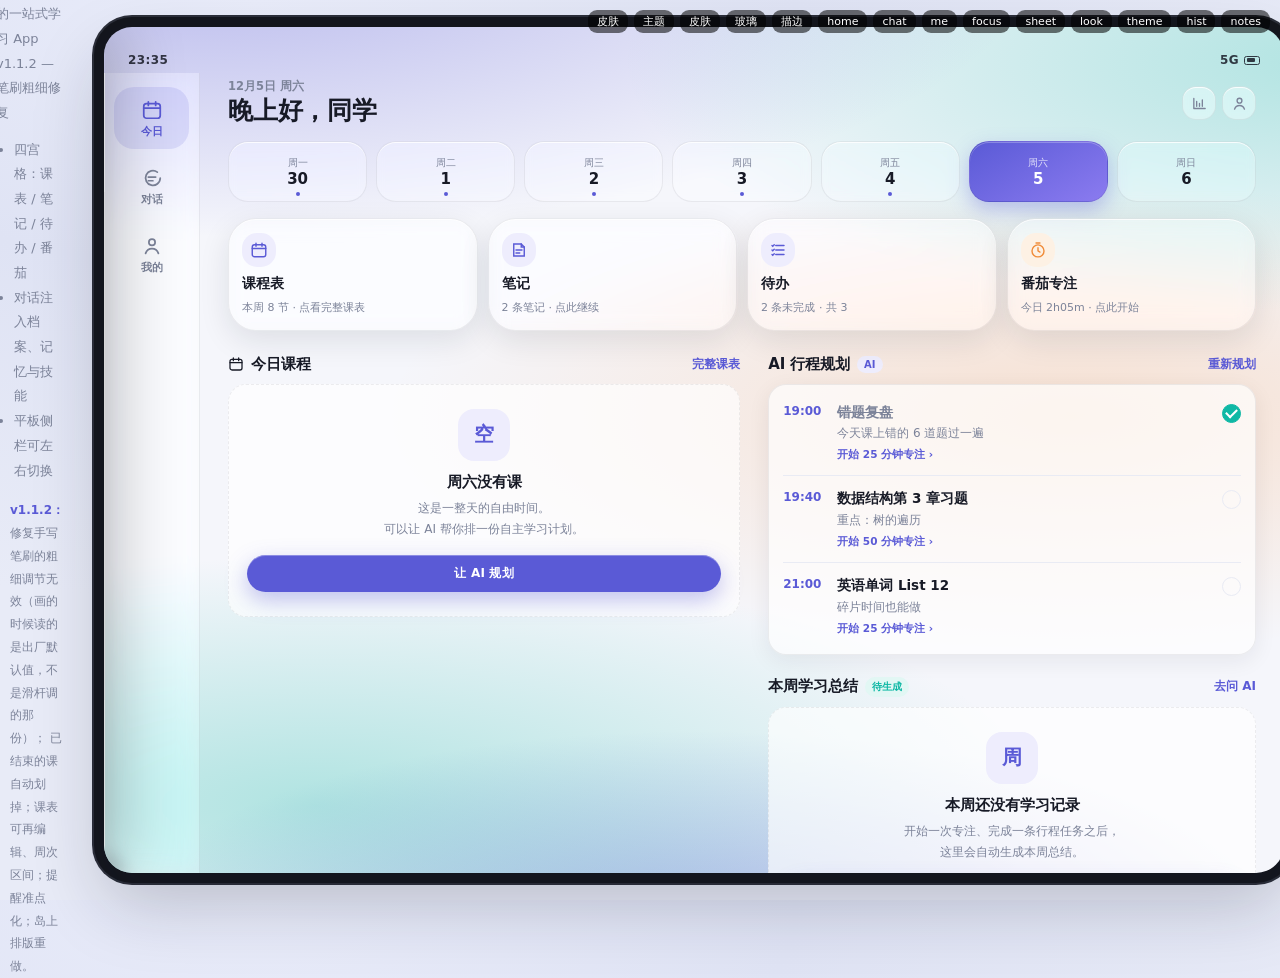
==== tools/pro-ui/preview.html @ 09477fbb "feat: v0.3.0 —— UI Pro 皮肤、本地文件解析、灵动岛设置 - 新增 UI Pro（HyperOS 风格：高光描边、背景模糊、大圆角、悬浮底栏） - 文件上传接入本地解析器（docx" ====
<!DOCTYPE html>
<html lang="zh-CN" data-theme="light">
<head>
<meta charset="UTF-8" />
<meta name="viewport" content="width=device-width,initial-scale=1,viewport-fit=cover,user-scalable=no" />
<title>学径 · v1.1.2</title>
<style>
  *{box-sizing:border-box;-webkit-tap-highlight-color:transparent}
  :root{
    --bg:#f5f6fb; --card:#ffffff; --text:#171a26; --sub:#7c8399; --line:#e9ebf4;
    --brand:#5a5ad6; --brand-2:#8b7bf0; --brand-soft:#eeedfd; --brand-rgb:90,90,214;
    --accent:#0fb8a5; --accent-soft:#e2f7f4; --accent-rgb:15,184,165;
    --warn:#f08c3a; --warn-soft:#fdf1e4;
    --danger:#e0505a; --danger-soft:#fdecee;
    --c1:#5a5ad6; --c2:#0fb8a5; --c3:#f08c3a; --c4:#e0508a;
    --shadow:0 6px 22px rgba(23,26,38,.07);
    --chat-ai:#ffffff;
    --sb-inset:0px;   /* 顶部安全区，由原生注入 */
    /* 全局背景图：--bg-photo 由 applyLook 写 url()，--scrim 是压在图上的遮罩浓度 */
    --scrim-rgb:245,246,251; --scrim:.66; --bg-photo:none;
    --nav-inset:0px;  /* 底部安全区，由原生注入 */

    /* ---------- 字号令牌 ----------
       只给「用户要读的字」用：正文、标题、说明、按钮、聊天气泡。
       图标、间距、控件尺寸一律不跟 —— 跟着放大会把卡片撑破、按钮挤变形。
       四档由 html[data-fs] 切换（见下方 .fs-* 段），默认 standard。
       新增文字规则时用这里的变量，别再写死 px，否则它不会跟着字号设置变。 */
    --fs-cap:11px;    /* 徽标、极小注释 */
    --fs-sm:12px;     /* 次要说明、数值 */
    --fs-body:13.5px; /* 正文 / 列表主标题 */
    --fs-lg:15px;     /* 区块标题 */
    --fs-xl:19px;     /* 卡片大标题 */
  }
  html[data-fs="sm"]{ --fs-cap:10px; --fs-sm:11px; --fs-body:12.5px; --fs-lg:14px; --fs-xl:17px; }
  html[data-fs="md"]{ --fs-cap:11px; --fs-sm:12px; --fs-body:13.5px; --fs-lg:15px; --fs-xl:19px; }
  html[data-fs="lg"]{ --fs-cap:12px; --fs-sm:13.5px; --fs-body:15.5px; --fs-lg:17px; --fs-xl:21px; }
  html[data-fs="xl"]{ --fs-cap:13.5px; --fs-sm:15px; --fs-body:17.5px; --fs-lg:19px; --fs-xl:24px; }

  html[data-theme="dark"]{
    --bg:#0e1017; --card:#181b25; --text:#eef1f8; --sub:#8d95ab; --line:#262b39;
    --brand:#7f7ff2; --brand-2:#a58cff; --brand-soft:#22243c; --brand-rgb:127,127,242;
    --accent:#2dd4bf; --accent-soft:#12302f; --accent-rgb:45,212,191;
    --scrim-rgb:14,16,23;
    --warn:#f5a45c; --warn-soft:#33261a;
    --danger:#f2747c; --danger-soft:#3a2026;
    --c1:#7f7ff2; --c2:#2dd4bf; --c3:#f5a45c; --c4:#f274a9;
    --shadow:0 6px 24px rgba(0,0,0,.45);
    --chat-ai:#212533;
  }
  html,body{height:100%}
  body{
    margin:0;padding:26px 16px;display:flex;align-items:center;justify-content:center;gap:40px;
    font-family:"PingFang SC","Microsoft YaHei","Segoe UI",system-ui,sans-serif;
    background:radial-gradient(1200px 600px at 20% 0%,#e9ecfa,#dfe3f4 45%,#e8ebf7);
    color:var(--text);transition:background .25s;
    -webkit-user-select:none;user-select:none;
  }
  html[data-theme="dark"] body{background:radial-gradient(1200px 600px at 20% 0%,#171a26,#0b0d13 55%,#0e1017)}
  .side{max-width:320px;display:none;font-size:13px;color:var(--sub);line-height:1.9}
  @media(min-width:1080px){.side{display:block}}
  .side h1{font-size:26px;margin:0 0 6px;letter-spacing:1px;color:var(--text)}
  .side ul{padding-left:18px;margin:12px 0}
  .side .note{margin-top:16px;font-size:12px;border-left:2px solid var(--brand);padding-left:12px}
  .side .note b{color:var(--brand)}

  /* ---------- phone ---------- */
  .phone{
    width:390px;height:820px;flex:none;border-radius:46px;overflow:hidden;position:relative;
    background:var(--bg);box-shadow:0 30px 70px rgba(20,24,40,.22),0 0 0 10px #14161d,0 0 0 12px #2c2f3a;
    display:flex;flex-direction:column;transition:background .25s;
  }
  /* 自定义背景图：图在最底，遮罩在图之上，玻璃皮肤再把光晕叠到最上面。
     两层写法分开是因为 UI Pro 皮肤会整条覆盖 .phone 的 background ——
     皮肤那份（含光晕 + 图）在皮肤段里，这里这份管经典皮肤。 */
  html.has-bg .phone,html.has-bg.app-mode .phone{
    background:
      linear-gradient(rgba(var(--scrim-rgb),var(--scrim)),rgba(var(--scrim-rgb),var(--scrim))),
      var(--bg-photo) center/cover no-repeat,
      var(--bg);
  }
  /* 浏览器演示用：手机壳里自绘的状态栏。真机上隐藏，用系统状态栏 */
  .statusbar{height:46px;flex:none;display:flex;align-items:flex-end;justify-content:space-between;
    padding:0 24px 6px;font-size:12px;font-weight:600;color:var(--text);opacity:.85;letter-spacing:.4px}
  .statusbar .sb-right{display:flex;gap:5px;align-items:center}
  .statusbar .bar{width:16px;height:9px;border:1.4px solid currentColor;border-radius:2.5px;position:relative}
  .statusbar .bar::after{content:"";position:absolute;inset:1.5px;width:60%;background:currentColor;border-radius:1px}

  .screen{flex:1;min-height:0;display:flex;flex-direction:column;overflow-y:auto;overflow-x:hidden;scrollbar-width:none}
  .screen::-webkit-scrollbar{display:none}
  .page{display:none;width:100%;flex:none;padding:0 18px 22px;animation:fade .22s ease}
  .page.active{display:block}
  @keyframes fade{from{opacity:0;transform:translateY(6px)}to{opacity:1;transform:none}}

  #page-chat.active{display:flex;flex-direction:column;flex:1;min-height:0;padding-bottom:0}
  #page-chat .chat-top,
  #page-chat .composer,#page-chat .qswrow,#page-chat .attachrow{flex:none}
  #page-chat .msgs{flex:1;min-height:0;overflow-y:auto;overscroll-behavior:contain;
    scrollbar-width:none;-webkit-overflow-scrolling:touch}
  #page-chat .msgs::-webkit-scrollbar{display:none}
  .composer{margin:8px -18px 0;padding:10px 18px;background:var(--bg);border-top:1px solid var(--line)}
  /* 相册按钮和输入框之间多留 2px，之前贴得太紧 */
  #page-chat .composer{gap:8px}

  /* ---------- shared ---------- */
  .row{display:flex;align-items:center}
  .between{justify-content:space-between}
  .g6{gap:6px}.g10{gap:10px}
  .muted{color:var(--sub)}
  .h1{font-size:22px;font-weight:700;letter-spacing:.3px}
  .h2{font-size:var(--fs-lg);font-weight:700;margin:22px 0 10px}
  .card{background:var(--card);border-radius:18px;padding:14px;box-shadow:var(--shadow);border:1px solid var(--line)}
  .sec-title{display:flex;align-items:center;justify-content:space-between;margin:22px 0 10px}
  .sec-title .t{font-size:var(--fs-lg);font-weight:700;display:flex;align-items:center;gap:7px}
  .badge{font-size:10px;font-weight:700;padding:3px 7px;border-radius:20px;background:var(--brand-soft);color:var(--brand);
    letter-spacing:.5px;display:inline-flex;align-items:center;gap:3px}
  .badge.green{background:var(--accent-soft);color:var(--accent)}
  .badge.orange{background:var(--warn-soft);color:var(--warn)}
  .badge.plain{background:var(--line);color:var(--sub)}
  .link{font-size:var(--fs-sm);color:var(--brand);font-weight:600;cursor:pointer}
  .grid3{display:grid;grid-template-columns:repeat(3,1fr);gap:10px}
  .stat{background:var(--card);border:1px solid var(--line);border-radius:16px;padding:13px 10px;text-align:center;box-shadow:var(--shadow)}
  .stat b{display:block;font-size:19px;font-weight:800;letter-spacing:-.3px}
  .stat span{font-size:var(--fs-cap);color:var(--sub)}
  .btn{flex:1;text-align:center;padding:11px 12px;border-radius:14px;font-size:var(--fs-sm);font-weight:700;cursor:pointer;
    transition:.16s;user-select:none}
  .btn.primary{background:linear-gradient(140deg,var(--brand),var(--brand-2));color:#fff;
    box-shadow:0 8px 20px rgba(var(--brand-rgb),.3)}
  .btn.primary:active{transform:scale(.98)}
  .btn.ghost{background:var(--bg);border:1px solid var(--line);color:var(--text)}
  .btn.ghost:active{background:var(--brand-soft)}
  /* 危险操作（删除这类）：红字 + 红边 + 淡红底。
     和 .btn.ghost 长得太像就成了「不起眼」，用户会误以为它是个普通次要按钮。 */
  .btn.danger{background:var(--danger-soft);border:1px solid var(--danger);color:var(--danger)}
  .btn.danger:active{background:var(--danger);color:#fff}

  /* ---------- 空状态 ---------- */
  .empty{background:var(--card);border:1px dashed var(--line);border-radius:18px;padding:24px 18px;text-align:center}
  .empty .ei{width:52px;height:52px;border-radius:16px;background:var(--brand-soft);color:var(--brand);
    display:flex;align-items:center;justify-content:center;margin:0 auto 12px;font-size:20px;font-weight:800}
  .empty .et{font-size:var(--fs-lg);font-weight:750;margin-bottom:6px}
  .empty .ed{font-size:var(--fs-sm);color:var(--sub);line-height:1.75}
  .empty .act{display:flex;gap:8px;margin-top:15px}
  .empty .act .btn{padding:10px}

  /* ---------- page 1 ---------- */
  .p1head{display:flex;align-items:center;justify-content:space-between;padding:6px 0 14px}
  .icon-btn{width:34px;height:34px;border-radius:12px;border:1px solid var(--line);background:var(--card);
    display:flex;align-items:center;justify-content:center;color:var(--sub);cursor:pointer;flex:none;font-size:16px}
  .icon-btn:active{background:var(--brand-soft)}
  .week{display:flex;gap:7px;margin-bottom:16px}
  .day{flex:1;background:var(--card);border:1px solid var(--line);border-radius:14px;padding:9px 0;text-align:center;
    transition:.18s;cursor:pointer}
  .day b{display:block;font-size:var(--fs-lg);font-weight:700}
  .day span{font-size:10px;color:var(--sub)}
  .day.sel{background:linear-gradient(150deg,var(--brand),var(--brand-2));border-color:transparent;color:#fff;
    box-shadow:0 6px 16px rgba(var(--brand-rgb),.32)}
  .day.sel span{color:rgba(255,255,255,.8)}
  .day .dotm{width:4px;height:4px;border-radius:50%;background:var(--brand);margin:4px auto -4px}
  .day.sel .dotm{background:#fff}
  .day.empty .dotm{background:transparent}
  .day.other{background:var(--brand-soft);border-color:transparent}
  .day.other b,.day.other span{color:var(--brand)}
  .day.other .dotm{background:var(--brand)}

  .course{display:flex;gap:12px;background:var(--card);border:1px solid var(--line);border-radius:16px;
    padding:13px 14px;margin-bottom:9px;box-shadow:var(--shadow);position:relative;overflow:visible;
    align-items:center}
  /* 左侧圆角竖色标（参考图）：上下内缩的胶囊，不是贴边细条 */
  .course::before{content:"";position:absolute;left:12px;top:12px;bottom:12px;width:6px;
    background:var(--ck,#5a5ad6);border-radius:99px}
  .course.focusing{border-color:var(--accent);box-shadow:0 0 0 2px var(--accent-soft),var(--shadow)}
  .course.is-next{border-color:var(--brand);box-shadow:0 10px 28px rgba(var(--brand-rgb),.16)}
  .course .cn-flag{position:absolute;top:-9px;left:14px;font-size:10px;font-weight:800;z-index:1;
    background:var(--brand);color:#fff;padding:2px 9px;border-radius:10px}
  .course .cn-flag.live{background:var(--warn)}
  /* 右侧操作列：角标与「再次专注」竖排，避免绝对定位叠在一起 */
  .course-side{position:absolute;right:10px;top:10px;bottom:10px;z-index:2;
    display:flex;flex-direction:column;align-items:flex-end;justify-content:center;gap:6px;max-width:46%}
  .course-side .badge,.course-side .takenbtn{position:static!important;transform:none!important;
    top:auto!important;bottom:auto!important;right:auto!important}
  .course .time{font-size:var(--fs-sm);color:var(--sub);font-weight:600;min-width:76px;line-height:1.5;padding-left:18px}
  .course .name{font-size:var(--fs-lg);font-weight:700;margin-bottom:3px}
  .course .meta{font-size:var(--fs-sm);color:var(--sub)}
  /* 已上完的课：划掉并变淡（和待办完成同一个语言）。
     只划名称与时间，地点保持正常 —— 地点是"去哪儿"的信息，划掉没意义。 */
  .course.done .name, .course.done .time{text-decoration:line-through;opacity:.45}
  .course.done{opacity:.72}
  .sched-row.done .st, .sched-row.done b{text-decoration:line-through;opacity:.45}
  .sched-row.done .sk{opacity:.35}
  .takenbtn{font-size:var(--fs-sm);font-weight:700;color:var(--brand);background:var(--brand-soft);padding:5px 9px;
    border-radius:9px;cursor:pointer;line-height:1.2}
  /* 与其它角标垂直居中，和左侧色标同一中线 */
  .course .takenbtn,.course > .badge{top:auto!important;transform:none;bottom:auto!important}

  .plan{background:var(--card);border:1px solid var(--line);border-radius:18px;padding:5px 14px;box-shadow:var(--shadow)}
  .ti{display:flex;gap:12px;padding:13px 0;border-bottom:1px solid var(--line)}
  .ti:last-child{border-bottom:0}
  .ti .hour{font-size:var(--fs-sm);font-weight:700;color:var(--brand);min-width:42px;padding-top:1px}
  .ti .body{flex:1}
  .ti .body p{margin:0;font-size:var(--fs-body);font-weight:600;line-height:1.45}
  .ti .body small{font-size:var(--fs-sm);color:var(--sub);display:block;margin-top:3px}
  .ti .go{font-size:10.5px;font-weight:700;color:var(--brand);margin-top:6px;display:inline-block;cursor:pointer}
  .ti .ck{width:19px;height:19px;border-radius:50%;border:1.6px solid var(--line);flex:none;margin-top:1px;
    display:flex;align-items:center;justify-content:center;cursor:pointer;transition:.15s}
  .ti .ck.on{background:var(--accent);border-color:var(--accent)}
  .ti .ck.on::after{content:"";width:9px;height:5px;border-left:2px solid #fff;border-bottom:2px solid #fff;
    transform:rotate(-45deg) translate(1px,-1px)}
  .ti.done .body p{text-decoration:line-through;color:var(--sub)}

  .focuscard{display:flex;align-items:center;gap:13px}
  .ringmini .d{position:absolute;inset:0;display:flex;align-items:center;justify-content:center;font-size:11px;
    font-weight:800;color:var(--brand)}
  .dots{display:flex;gap:4px;margin-top:7px;flex-wrap:wrap}
  .dots i{width:7px;height:7px;border-radius:50%;background:var(--line);display:block}
  .dots i.on{background:var(--accent)}

  .summary{background:linear-gradient(150deg,var(--brand-soft),transparent 70%);border:1px solid var(--line);
    border-radius:18px;padding:15px;box-shadow:var(--shadow)}
  .summary p{margin:0;font-size:var(--fs-body);line-height:1.85}
  .summary .kw{color:var(--brand);font-weight:700}

  /* ---------- avatar ---------- */
  .avatar{width:38px;height:38px;border-radius:13px;display:flex;align-items:center;justify-content:center;
    font-weight:800;color:#fff;font-size:15px;background:linear-gradient(140deg,var(--brand),var(--brand-2));flex:none;
    background-size:cover;background-position:center;overflow:hidden}
  .avatar.sm{width:28px;height:28px;border-radius:9px;font-size:11px}
  .avatar.ph{background:var(--brand-soft)!important;color:var(--brand);border:1px dashed var(--line)}

  /* ---------- chat ---------- */
  /* 对话页顶部：只有左右两颗按钮，整条透明 —— 它不该在内容上方铺一块底色。
     （上一版这里是一整条 .chat-head + 一条 .aibar 状态条，都用
      background:var(--bg)，在玻璃皮肤下就是压在光晕上的一条黑块。） */
  .chat-top{display:flex;align-items:center;justify-content:space-between;
    padding:6px 0 2px;flex:none}
  /* 历史对话侧栏：从左边推出来，宽 78%（上限 320px），点遮罩或再按返回收起。
     不用底部弹层是因为：切会话时想「看一眼列表 → 点一条 → 回到对话」，
     底部弹层会把对话整块盖住，选完失去上下文。 */
  .drawer-scrim{position:absolute;inset:0;z-index:40;background:rgba(10,12,20,.34);
    opacity:0;visibility:hidden;transition:opacity .24s ease,visibility .24s}
  .drawer-scrim.show{opacity:1;visibility:visible}
  .drawer{position:absolute;left:0;top:0;bottom:0;z-index:41;width:min(320px,80%);
    display:flex;flex-direction:column;background:var(--card);
    border-right:1px solid var(--line);box-shadow:12px 0 40px rgba(20,24,40,.16);
    transform:translateX(-102%);transition:transform .3s cubic-bezier(.22,.9,.24,1);
    padding-top:calc(10px + var(--sb-inset,0px));padding-bottom:calc(10px + var(--nav-inset,0px))}
  .drawer.show{transform:none}
  .drawer .dh{flex:none;display:flex;align-items:center;gap:8px;padding:6px 14px 10px}
  .drawer .dh b{flex:1;font-size:15px;font-weight:750}
  .drawer .df{flex:none;display:flex;gap:6px;padding:0 14px 8px}
  .drawer .db{flex:1;min-height:0;overflow-y:auto;padding:2px 10px 10px;scrollbar-width:none}
  .drawer .db::-webkit-scrollbar{display:none}
  .hist-card{padding:11px 12px;border-radius:14px;border:1px solid var(--line);cursor:pointer;
    transition:background .16s,transform .16s}
  .hist-card:active{transform:scale(.985)}
  .hist-card.on{border-color:var(--brand);background:var(--brand-soft)}
  .hist-card .ht{font-size:13.5px;font-weight:700;overflow:hidden;text-overflow:ellipsis;
    white-space:nowrap;display:flex;align-items:center;gap:6px}
  .hist-card .hs{font-size:11px;color:var(--sub);margin-top:3px}
  .hist-card .star{color:var(--warn);flex:none;font-size:11px}
  .hist-empty{font-size:12px;color:var(--sub);text-align:center;padding:30px 14px;line-height:1.8}

  /* ---------- 图片裁切：选区拖拽（全局背景 / 头像共用） ----------
     选完图不直接应用：先让用户框出要用的那块区域。
     遮罩用 9999px 的 spread 阴影压暗选区之外，比叠四层渐变省事且不会错边。 */
  .cropmask{position:absolute;inset:0;z-index:95;display:none;flex-direction:column;
    background:rgba(10,12,20,.78);
    padding:calc(14px + var(--sb-inset,0px)) 14px calc(14px + var(--nav-inset,0px))}
  .cropmask.show{display:flex}
  .crophead{flex:none;color:#fff;display:flex;flex-direction:column;gap:3px;padding:0 2px 10px}
  .crophead b{font-size:15px;font-weight:750}
  .crophead small{font-size:11px;opacity:.66;line-height:1.5}
  .cropstage{flex:1;min-height:0;position:relative;display:flex;align-items:center;
    justify-content:center;overflow:hidden;touch-action:none}
  .cropstage img{max-width:100%;max-height:100%;display:block;border-radius:10px;
    -webkit-user-select:none;user-select:none;-webkit-user-drag:none}
  .cropbox{position:absolute;border:1.5px solid rgba(255,255,255,.95);cursor:move;touch-action:none;
    box-shadow:0 0 0 9999px rgba(0,0,0,.5);border-radius:8px}
  .cropbox .ch{position:absolute;width:28px;height:28px;border:2px solid #fff;
    background:rgba(255,255,255,.22);border-radius:8px}
  .cropbox .ch.nw{left:-14px;top:-14px;cursor:nwse-resize}
  .cropbox .ch.ne{right:-14px;top:-14px;cursor:nesw-resize}
  .cropbox .ch.sw{left:-14px;bottom:-14px;cursor:nesw-resize}
  .cropbox .ch.se{right:-14px;bottom:-14px;cursor:nwse-resize}
  .cropfoot{flex:none;display:flex;gap:8px;padding-top:12px}
  .cropfoot .btn{flex:1}
  /* 配置页里展示「系统提示 + 档案」用的等宽块 */
  .sysbox{font-family:ui-monospace,Consolas,monospace;font-size:10.5px;line-height:1.75;color:var(--sub);
    white-space:pre-wrap;word-break:break-word;background:var(--bg);border-radius:12px;padding:11px 12px;
    border:1px solid var(--line);max-height:260px;overflow:auto;-webkit-user-select:text;user-select:text}

  .msgs{padding:14px 0 4px;display:flex;flex-direction:column;gap:14px}
  .msg{display:flex;gap:9px;max-width:100%}
  .msg .bubble{padding:11px 14px;border-radius:16px;font-size:var(--fs-body);line-height:1.75;box-shadow:var(--shadow);
    border:1px solid var(--line);background:var(--chat-ai)}
  .msg.me{justify-content:flex-end;flex-direction:row}
  /* 头像排在气泡右侧：不要用 row-reverse —— 那会把 flex-end 翻到左边，用户消息会左对齐错位 */
  .msg.me .bubble{order:1}
  .msg.me .avatar{order:2}
  .msg.me .bubble{background:linear-gradient(140deg,var(--brand),var(--brand-2));color:#fff;border-color:transparent;
    border-bottom-right-radius:5px;box-shadow:0 6px 18px rgba(var(--brand-rgb),.28)}
  .msg.ai .bubble{border-bottom-left-radius:5px}
  /* ---------- 长按反馈：气泡上的蒙版 ---------- */
  /* 长按的 500ms 里原本没有任何反馈，用户不知道识别到没有，
     会反复按或干脆放弃。这里给气泡盖一层**渐显**的蒙版：
     动画时长就是 HOLD_MS（走 --hold-ms，由 JS 写入，单一来源），
     所以用户看到的进度等价于「还要按多久」，不是单纯的装饰。
     蒙版用固定深色而不是品牌色：用户气泡本身就是品牌那种紫，
     叠品牌色完全看不出来；深色在浅色 AI 气泡和紫色气泡上都变暗。 */
  .bubble[data-hold]{position:relative;transition:transform .12s ease}
  .bubble[data-hold].holding{transform:scale(.975)}
  .bubble[data-hold].holding::after{
    content:'';position:absolute;inset:0;border-radius:inherit;
    background:#0f172a;opacity:0;pointer-events:none;
    animation:holdMask var(--hold-ms,500ms) linear forwards}
  @keyframes holdMask{from{opacity:0}to{opacity:.22}}
  .msg .src{margin-top:8px;padding-top:8px;border-top:1px dashed var(--line);font-size:10.5px;color:var(--sub);
    display:flex;align-items:center;gap:5px;flex-wrap:wrap}
  /* 系统小条：居中、无气泡 —— 用来提示「AI 记了什么」这类非对话事件 */
  .msg.sys{justify-content:center;cursor:pointer}
  .msg.sys span{font-size:var(--fs-cap);color:var(--brand);background:var(--brand-soft);border-radius:20px;
    padding:5px 13px;font-weight:650;display:inline-flex;align-items:center;gap:5px}
  .msg.sys span::before{content:"";width:6px;height:6px;border-radius:50%;background:currentColor;opacity:.6}
  .src b{color:var(--brand);font-weight:700}
  .typing{display:flex;gap:4px;padding:14px 16px}
  .typing i{width:6px;height:6px;border-radius:50%;background:var(--sub);animation:bl 1.1s infinite}
  .typing i:nth-child(2){animation-delay:.15s}.typing i:nth-child(3){animation-delay:.3s}
  @keyframes bl{0%,60%,100%{opacity:.25;transform:translateY(0)}30%{opacity:1;transform:translateY(-3px)}}
  .typing-hint{font-size:var(--fs-cap);color:var(--sub);padding:11px 14px 0;line-height:1.6}
  /* 思维链折叠块：默认收起，想看再展开 —— 推理模型的思考动辄一两千字，
     直接铺在气泡里会把真正的答案顶到屏幕外 */
  .think{border:1px solid var(--line);border-radius:12px;background:var(--bg);margin:0 0 10px;overflow:hidden}
  .think .think-h{display:flex;align-items:center;gap:7px;padding:9px 11px;cursor:pointer}
  .think .think-h .th-i{display:flex;color:var(--brand)}
  .think .think-h b{font-size:var(--fs-body);font-weight:650;color:var(--text)}
  .think .think-h small{font-size:var(--fs-sm);color:var(--sub)}
  .think .think-h .th-c{margin-left:auto;font-size:var(--fs-sm);font-weight:650;color:var(--brand)}
  .think .think-b{display:none;padding:9px 11px 11px;border-top:1px dashed var(--line);
    font-size:11.5px;line-height:1.75;color:var(--sub);white-space:pre-wrap;
    max-height:250px;overflow-y:auto}
  .think.open .think-b{display:block}
  .warnline{font-size:var(--fs-sm);line-height:1.6;color:var(--warn);background:var(--warn-soft);
    border-radius:10px;padding:8px 11px;margin:0 0 9px}
  /* ---------- 对话气泡里的 Markdown ---------- */
  .bubble .mdh{display:block;font-size:var(--fs-lg);font-weight:750;margin:11px 0 5px;line-height:1.5}
  .bubble .mdh.h1{font-size:15.5px}
  .bubble .mdh.h2{font-size:var(--fs-lg)}
  .bubble .mdh.h3,.bubble .mdh.h4,.bubble .mdh.h5,.bubble .mdh.h6{font-size:var(--fs-body);color:var(--sub)}
  .bubble .mdh:first-child{margin-top:0}
  .bubble .mdp{margin:0 0 2px}
  .bubble ul,.bubble ol{margin:6px 0 8px;padding-left:20px}
  .bubble li{margin:3px 0;line-height:1.72}
  .bubble .mdi{background:var(--bg);border:1px solid var(--line);border-radius:5px;
    padding:1px 5px;font-size:12px;font-family:ui-monospace,Menlo,Consolas,monospace}
  .bubble .mdc{background:var(--bg);border:1px solid var(--line);border-radius:10px;
    padding:10px 12px;overflow-x:auto;margin:8px 0;white-space:pre}
  .bubble .mdc code{font-size:var(--fs-sm);line-height:1.7;white-space:pre;
    font-family:ui-monospace,Menlo,Consolas,monospace}
  .bubble blockquote{margin:8px 0;padding:2px 0 2px 11px;border-left:3px solid var(--brand);
    color:var(--sub);opacity:.95}
  .bubble hr{border:none;border-top:1px solid var(--line);margin:10px 0}
  .bubble a.mdl{color:var(--brand);text-decoration:underline;cursor:pointer;word-break:break-all}
  .bubble table.mdtable{width:100%;border-collapse:collapse;margin:8px 0;font-size:var(--fs-sm);
    display:block;overflow-x:auto}
  .bubble table.mdtable th,.bubble table.mdtable td{border:1px solid var(--line);
    padding:6px 9px;text-align:left;white-space:nowrap}
  .bubble table.mdtable th{background:var(--bg);font-weight:700}
  .livebody .cursor{display:inline-block;width:7px;height:14px;background:var(--brand);
    border-radius:2px;vertical-align:-2px;margin-left:2px;animation:bl 1s infinite}

  /* v0.2.1 快捷开关行：深度思考 / 联网搜索。
     刻意做成「小胶囊 + 选中填充」而不是开关控件 —— 它是每轮对话都要临时改的
     战术选项（切模型、改语气那种要进设置页），一眼看到当前状态比动手指重要。 */
  /* 下边距交给 .composer 自己的 margin-top（8px），这里只管上方的留白 ——
     两处都留会出现 16px 的空档，和上方内容脱开。 */
  .qswrow{display:flex;align-items:center;gap:8px;padding:8px 0 0;
    overflow-x:auto;scrollbar-width:none}
  .qswrow::-webkit-scrollbar{display:none}
  .qswrow:empty{display:none}
  /* 尺寸按「够得着」定：原来是 5px 内边距 + 11.5px 字，胶囊只有 23px 高，
     比手指小一圈。放到 31px 高、13px 字，是能舒服点中的下限。
     line-height:1 是必须的 —— 默认行高会把文字撑得比图标高，
     居中就无从谈起。 */
  .qsw{flex:none;display:flex;align-items:center;gap:6px;padding:8px 14px;border-radius:999px;
    border:1px solid var(--line);background:var(--card);color:var(--sub);
    font-size:13px;font-weight:600;line-height:1;cursor:pointer;transition:.15s;-webkit-tap-highlight-color:transparent}
  /* 图标要**自己**也做成 flex + line-height:0。.qi 默认是 inline span，
     里面的 svg 也是 inline 元素，两者按**行盒基线**对齐 ——
     行高把内容盒撑高，图标就看起来偏上。
     只给父级 align-items:center 不够，中间还隔着一层行盒。
     （朗读按钮踩过同一个坑，这里是复发。） */
  .qsw .qi{display:flex;align-items:center;justify-content:center;line-height:0;
    width:15px;height:15px;flex:none}
  .qsw.on{background:var(--brand);border-color:transparent;color:#fff}
  /* 「开了但没配好」是个警示态，不该跟正常的开启态长得一样。
     用虚线描边 + 半透明字，而不是改颜色 —— 在紫色底上换颜色很容易
     再撞一次对比度。 */
  .qsw.warn{border-style:dashed;opacity:.9}
  .qsw.warn .qi{opacity:.85}
  /* 长按消息弹出的操作框 */
  .actlist{background:var(--card);border:1px solid var(--line);border-radius:14px;overflow:hidden;margin-top:8px}
  .actrow{display:flex;align-items:center;gap:10px;padding:12px 14px;border-bottom:1px solid var(--line);
    font-size:13px;cursor:pointer}
  .actrow:last-child{border-bottom:0}
  .actrow:active{background:var(--brand-soft)}
  .actrow .ic{width:30px;height:30px;border-radius:10px;flex:none}
  .actrow.danger{color:var(--danger)}
  .actrow .arrow{margin-left:auto;opacity:.4}
  /* 底部只留朗读：这个按钮要能随时点着打断，所以给足点击面积（36px）。
     颜色刻意**不用** var(--line) 描边 —— 那个变量和卡片底的对比度只有 1.23:1，
     按钮会变成一个几乎看不见的方块（截图里就是这样）。
     这里用 --sub 描边（3.9:1）配 --text 图标（>7:1），深浅色都够。 */
  /* 36px 是上一版按「旁边还有三个小按钮、怕点不准」定的；
     现在底部只剩它一个，36px 显得笨重。30px 仍高于 44px 建议下限的 70%，
     且比旁边的 hint 文字高一档，视觉上不悬空。 */
  .speakbtn{width:30px;height:30px;border-radius:10px;border:1px solid var(--sub);
    background:var(--card);color:var(--text);
    display:flex;align-items:center;justify-content:center;cursor:pointer;flex:none;
    -webkit-tap-highlight-color:transparent;line-height:0}
  /* .sb-i 必须**自己也**做成 flex + line-height:0。
     它默认是 inline span，里面的 svg 也是 inline 元素，
     会按行盒基线对齐 —— 行高把内容盒撑高，图标看起来就偏上（用户实测）。
     只给父级 align-items:center 不够，中间还隔着一层行盒。 */
  .speakbtn .sb-i{display:flex;align-items:center;justify-content:center;line-height:0}
  .speakbtn:active{background:var(--brand-soft)}
  .speakbtn.on{background:var(--brand);border-color:transparent;color:#fff}

  /* 加号菜单：fixed 定位挂在按钮上方。不用 openSheet 是因为它是高频入口，
     进底部大弹层再点选项等于两次点击。 */
  .plusmenu{position:fixed;z-index:120;background:var(--card);border:1px solid var(--line);
    border-radius:16px;box-shadow:0 12px 34px rgba(15,23,42,.18);
    /* 模型多的渠道能列出几十条，原来 overflow:hidden 又不限高，
       菜单比屏幕还高时下半截直接被裁掉 —— 用户看到的症状也是「点了没反应」
       （想点的那条根本不在屏幕上）。改成内部滚动，限高 62vh。 */
    max-height:62vh;overflow-y:auto;-webkit-overflow-scrolling:touch;
    display:none;animation:pmIn .13s ease}
  .plusmenu.show{display:block}
  @keyframes pmIn{from{opacity:0;transform:translateY(4px) scale(.98)}to{opacity:1;transform:none}}
  /* 菜单顶部那条：列出「这是谁的哪条」，不然用户长按后不知道操作对象 */
  .menuhead{padding:10px 13px 8px;border-bottom:1px solid var(--line);background:var(--card)}
  .menuhead b{font-size:var(--fs-body);display:block}
  .menuhead small{display:block;font-size:10.5px;margin-top:2px;line-height:1.4;
    overflow:hidden;text-overflow:ellipsis;white-space:nowrap}
  /* 选中行：跟已打开的加号菜单区分开 */
  .actrow.on{background:var(--brand-soft)}
  .actrow.on .ic{background:var(--brand);color:#fff}
  /* 操作菜单要窄一点：长按时菜单会盖住气泡，太宽会盖到别的消息 */
  #msgMenu{width:250px;max-width:calc(100vw - 20px)}
  #msgMenu .actrow{padding:11px 13px}

  .quickwrap{display:flex;gap:7px;overflow-x:auto;padding:12px 0 0;scrollbar-width:none}
  .quickwrap::-webkit-scrollbar{display:none}
  .quick{flex:none;font-size:11.5px;padding:8px 12px;border-radius:20px;background:var(--card);
    border:1px solid var(--line);color:var(--text);cursor:pointer;font-weight:600}
  .quick:active{background:var(--brand-soft)}

  /* ---------- me ---------- */
  .profile{display:flex;align-items:center;gap:14px;padding:14px;border-radius:20px;
    background:linear-gradient(140deg,var(--brand),var(--brand-2));color:#fff;
    box-shadow:0 12px 28px rgba(var(--brand-rgb),.32);margin-top:6px}
  .profile .avatar{width:54px;height:54px;border-radius:18px;font-size:20px;background-color:rgba(255,255,255,.22);
    background-size:cover;background-position:center;cursor:pointer;
    border:1.5px solid rgba(255,255,255,.4)}
  .profile .n{font-size:17px;font-weight:800}
  .profile .s{font-size:11.5px;opacity:.85;margin-top:3px}
  .profile .edit{font-size:11px;font-weight:700;background:rgba(255,255,255,.2);padding:6px 10px;border-radius:20px;cursor:pointer}

  .list{background:var(--card);border:1px solid var(--line);border-radius:18px;overflow:hidden;box-shadow:var(--shadow)}
  .li{display:flex;align-items:center;gap:12px;padding:14px;border-bottom:1px solid var(--line)}
  .li:last-child{border-bottom:0}
  .li.tap{cursor:pointer}.li.tap:active{background:var(--brand-soft)}
  .li .ic{width:32px;height:32px;border-radius:11px;background:var(--brand-soft);color:var(--brand);
    display:flex;align-items:center;justify-content:center;flex:none;font-size:12px;font-weight:800}
  .li .tx{flex:1;min-width:0}
  .li .tx b{font-size:var(--fs-body);font-weight:650;display:block}
  .li .tx b.inln{display:inline}
  .li .tx small{font-size:var(--fs-sm);color:var(--sub);display:block;line-height:1.5}
  .li .val{font-size:var(--fs-sm);color:var(--sub);display:flex;align-items:center;gap:6px;flex:none}
  .arrow{color:var(--sub);font-size:14px}
  .switch{width:46px;height:27px;border-radius:20px;background:var(--line);position:relative;cursor:pointer;transition:.2s;flex:none}
  .switch::after{content:"";position:absolute;width:21px;height:21px;border-radius:50%;background:#fff;top:3px;left:3px;
    transition:.2s;box-shadow:0 2px 6px rgba(0,0,0,.22)}
  .switch.on{background:var(--brand)}
  .switch.on::after{left:22px}

  /* ---------- 对话输入框：多行自适应 ---------- */
  /* textarea 而不是 input —— 单行输入框在「要写一段长问题」时是灾难：
     看不见自己写了什么、改不了、只能全删重写。行业通行做法是
     「内容撑高 → 到上限后内部滚动」，这里用 auto-grow 实现。 */
  textarea#chatInput{flex:1;min-width:0;min-height:38px;max-height:132px;
    resize:none;overflow-y:hidden;line-height:1.55;
    -webkit-user-select:text;user-select:text}
  textarea#chatInput::-webkit-scrollbar{width:3px}
  textarea#chatInput::-webkit-scrollbar-thumb{background:var(--line);border-radius:3px}
  /* ---------- 附件胶囊行：显示在输入框**上方** ----------
     为什么不做成「贴进输入框」：一份文档几千字贴进去，
     输入框就只剩一条滚动条 —— 用户看不见自己带了什么、改不了、
     也无法在正文里定位。这条是替换掉那个做法后的形态。 */
  /* 下方 10px 与 .composer 的 padding-bottom 同值 —— 胶囊到输入框、
     胶囊到底部的留白才会一样（上方那段留白是 .composer 给的）。 */
  .attachrow{display:flex;gap:7px;overflow-x:auto;scrollbar-width:none;padding:0 0 10px}
  .attachrow::-webkit-scrollbar{display:none}
  .attachrow:empty{display:none}
  .attach{flex:none;display:flex;align-items:center;gap:7px;max-width:78%;
    padding:6px 7px 6px 8px;border-radius:11px;background:var(--card);
    border:1px solid var(--line);cursor:pointer;transition:.14s}
  .attach:active{background:var(--brand-soft)}
  .attach .ai{width:26px;height:26px;border-radius:8px;flex:none;
    display:flex;align-items:center;justify-content:center;
    background:var(--brand-soft);color:var(--brand)}
  .attach .an{min-width:0}
  .attach .an b{display:block;font-size:11.5px;font-weight:650;line-height:1.3;
    overflow:hidden;text-overflow:ellipsis;white-space:nowrap}
  .attach .an small{display:block;font-size:9.5px;color:var(--sub);line-height:1.3}
  .attach .ax{width:22px;height:22px;border-radius:7px;flex:none;font-size:16px;
    display:flex;align-items:center;justify-content:center;color:var(--sub)}
  .attach .ax:active{background:var(--danger-soft);color:var(--danger)}
  .attach.busy{opacity:.6;pointer-events:none}
  /* 文件预览（文本） */
  .filepeek{background:var(--bg);border:1px solid var(--line);border-radius:11px;
    padding:12px;max-height:46vh;overflow:auto;white-space:pre-wrap;
    word-break:break-word;font-size:12px;line-height:1.7;
    font-family:ui-monospace,Menlo,Consolas,monospace;
    -webkit-user-select:text;user-select:text}
  /* 文件预览（PDF 页图） */
  .pdfpages{display:flex;flex-direction:column;gap:10px;max-height:52vh;overflow:auto}
  .pdfpage{border:1px solid var(--line);border-radius:9px;overflow:hidden;background:#fff}
  .pdfpage img{width:100%;display:block}
  .pdfpage .pn{padding:5px 9px;font-size:10px;color:var(--sub);
    border-bottom:1px solid var(--line);background:var(--card)}

  input.f,textarea.f{width:100%;border:1px solid var(--line);background:var(--bg);color:var(--text);
    border-radius:12px;padding:10px 12px;font-size:13px;font-family:inherit;outline:none;
    -webkit-user-select:text;user-select:text;text-align:center}
  input.f:focus,textarea.f:focus{border-color:var(--brand)}
  /* 搜索类/多行仍左对齐，避免长文本难读 */
  #chatInput,#pkInput,#impInput,#sysPromptInput,#skName,#skBody,#todoTitle,#todoBody,
  #noteTitle,.note-body,#planBusy,#planFree{text-align:left}
  /* 「我的」页资料/密钥等一律居中（个别页签样式可能覆盖） */
  #nickInput,#aiNameInput,#callInput,#termStartInput{
    text-align:center!important;text-align-last:center}
  .field label{font-size:11px;color:var(--sub);font-weight:700;display:block;margin:0 0 6px 2px}
  /* 「我的」页的两级标题 —— 组标题**必须比小节标题大**，否则等于白加一层。
     第一版把组标题写成 12.5px，而全局 .h2 是 15px，结果组标题反而更小、
     两级看起来一模一样（截图一眼就看出层级是反的）。现在：组 16px 实色，
     小节 12px 灰色，相差足够大。 */
  .mgroup{display:flex;align-items:center;gap:9px;margin:30px 0 7px}
  .mgroup:first-child{margin-top:18px}
  /* 左侧主色小竖条 = 「新一组的起点」。光靠字号和颜色还不够 ——
     上下滚动时需要一个不依赖阅读的视觉锚点，一眼就知道组换了。 */
  .mgroup::before{content:'';width:3px;height:14px;border-radius:2px;background:var(--brand);flex:none}
  .mgroup b{font-size:16px;font-weight:800;color:var(--text);letter-spacing:.2px;white-space:nowrap}
  .mgroup i{flex:1;height:1px;background:var(--line);display:block}
  /* 组标题下面紧跟的第一个 .h2 不用再撑那么高（.h2 默认 margin-top 22px） */
  .mgroup + .h2{margin-top:9px}
  /* 组内的小节标题降一级：上面已经有组标题了，它只负责「这一段是什么」 */
  #page-me .h2{font-size:var(--fs-sm);font-weight:700;color:var(--sub);
    margin:16px 0 7px;letter-spacing:.3px}
  /* 密钥行：输入框 + 显示/隐藏 + 复制。
     按钮高度跟着输入框 stretch，不做成小方块 —— 这两个按钮是「填错时唯一的救急出口」，
     点不准等于没有。宽度 40px 是因为图标 17px 居中后两侧还留得住手指。 */
  .keyrow{display:flex;gap:7px;align-items:stretch}
  .keyrow .f{flex:1;min-width:0}
  .keyrow .icon-btn{width:40px;height:auto}
  .keyrow .icon-btn.on{background:var(--brand-soft);border-color:transparent;color:var(--brand)}

  .prov{display:grid;grid-template-columns:1fr 1fr;gap:9px}
  .prov .p{border:1.5px solid var(--line);border-radius:16px;padding:12px;background:var(--card);cursor:pointer;
    transition:.16s;position:relative}
  .prov .p.sel{border-color:var(--brand);background:var(--brand-soft)}
  .prov .p .pi{width:30px;height:30px;border-radius:10px;background:var(--line);display:flex;align-items:center;
    justify-content:center;font-size:11px;font-weight:800;color:var(--text);margin-bottom:8px}
  .prov .p.sel .pi{background:var(--brand);color:#fff}
  .prov .p b{font-size:12.5px;display:block}
  .prov .p small{font-size:10px;color:var(--sub);line-height:1.4;display:block;margin-top:3px}
  .prov .p .tick{position:absolute;right:10px;top:10px;font-size:10px;color:var(--brand);font-weight:800;display:none}
  .prov .p.sel .tick{display:block}

  /* 主题色色板 */
  .accents{display:flex;gap:11px;flex-wrap:wrap;padding:14px}
  .ac{width:34px;height:34px;border-radius:12px;cursor:pointer;position:relative;transition:.18s}
  .ac::after{content:"";position:absolute;inset:-4px;border-radius:15px;border:2px solid transparent;transition:.18s}
  .ac.on::after{border-color:var(--text)}

  /* ---------- tabbar ---------- */
  .tabbar{height:78px;flex:none;background:var(--card);border-top:1px solid var(--line);display:flex;
    align-items:center;justify-content:space-around;padding-bottom:8px;position:relative;z-index:6}
  .tab{flex:1;display:flex;flex-direction:column;align-items:center;gap:3px;color:var(--sub);cursor:pointer;
    font-size:10.5px;font-weight:650;padding-top:8px;transition:.16s}
  .tab svg{width:22px;height:22px;stroke:currentColor;fill:none;stroke-width:1.9;stroke-linecap:round;stroke-linejoin:round}
  .tab.on{color:var(--brand)}
  .tab.center{flex:1;padding-top:0}
  .tab.center .fab{width:50px;height:50px;border-radius:19px;margin-top:-22px;
    background:linear-gradient(140deg,var(--brand),var(--brand-2));display:flex;align-items:center;justify-content:center;
    box-shadow:0 10px 22px rgba(var(--brand-rgb),.4);transition:.18s}
  .tab.center .fab svg{stroke:#fff;width:24px;height:24px;stroke-width:2}
  .tab.center.on .fab{transform:translateY(-2px) scale(1.04)}
  .tab.center.on{color:var(--brand)}
  .homebar{position:absolute;bottom:7px;left:50%;transform:translateX(-50%);width:120px;height:4.5px;border-radius:4px;
    background:var(--text);opacity:.22}

  /* ---------- focus mini bar（专注条）---------- */
  /* 平板侧栏 96px：用 --nav-w 做左右避让，不压住侧栏。
     交互语义（v0.2.9 重定）：整条 = 点它进全屏专注页；「收起」按钮 = 折成小悬浮块；
     小块 = 点它展回整条、按住可拖。
     显隐与形变全部走 transition，不再用 animation + display 硬切：
     以前只有进场有 fbIn，摘掉 .show 的那一瞬间就是 display:none ——
     收起等于「啪」地消失，展开时才补一段动画；bar↔pill 更是零过渡。 */
  .focusbar{position:absolute;left:calc(14px + var(--nav-w,0px));right:14px;
    bottom:calc(88px + var(--fb-extra,0px));z-index:20;
    display:flex;align-items:center;gap:10px;
    padding:10px 12px;border-radius:16px;background:linear-gradient(140deg,var(--brand),var(--brand-2));color:#fff;
    box-shadow:0 12px 28px rgba(var(--brand-rgb),.42);cursor:pointer;
    max-width:min(560px, calc(100% - var(--nav-w,0px) - 28px));
    touch-action:none;-webkit-tap-highlight-color:transparent;
    opacity:0;visibility:hidden;transform:translateY(14px) scale(.96);
    transition:opacity .2s ease, transform .24s cubic-bezier(.22,.9,.24,1), visibility .24s,
      left .24s cubic-bezier(.2,.8,.2,1), top .24s cubic-bezier(.2,.8,.2,1),
      right .24s cubic-bezier(.2,.8,.2,1), bottom .24s}
  .focusbar.show{opacity:1;visibility:visible;transform:none}
  /* 拖动中位置必须跟手，不能被 transition 拖后腿（松手后再让它平滑吸附到边缘） */
  .focusbar.dragging{transition:none}
  /* 换形态的那一瞬间淡出再淡入：宽度是 auto↔112px，CSS 插值不了，
     硬切就是跳一下；用一点透明度与缩放把这一跳盖掉。 */
  .focusbar.fb-morph{opacity:.12;transform:translateY(8px) scale(.9)}
  .focusbar .fbody{flex:1;min-width:0;overflow:hidden;white-space:nowrap}
  .pulse{width:8px;height:8px;border-radius:50%;background:#fff;flex:none;animation:pl 1.6s infinite}
  @keyframes pl{0%,100%{opacity:1;transform:scale(1)}50%{opacity:.35;transform:scale(.75)}}
  /* 暂停要在**两种形态**都看得出来：以前 pill 把 pulse 整颗 display:none，
     暂停后的小块看着仍在跑（数字不动，但没人知道是停了还是卡了）。 */
  .focusbar.paused .pulse{animation:none;opacity:.5;transform:scale(.8)}
  .focusbar.paused .fs{opacity:.72}
  .focusbar .ft{font-size:var(--fs-cap);opacity:.85;line-height:1.3}
  .focusbar .fn{font-size:var(--fs-sm);font-weight:750;overflow:hidden;text-overflow:ellipsis}
  .focusbar .fs{font-size:15px;font-weight:800;font-variant-numeric:tabular-nums}
  .focusbar .fbtn{width:30px;height:30px;border-radius:10px;background:rgba(255,255,255,.22);display:flex;
    align-items:center;justify-content:center;flex:none}
  .focusbar .fexp{width:30px;height:30px;border-radius:10px;background:rgba(255,255,255,.22);display:flex;
    align-items:center;justify-content:center;flex:none;opacity:.9}
  .focusbar .fbtn:active,.focusbar .fexp:active{transform:scale(.92)}
  /* 收起成小悬浮块：只留呼吸点与倒计时，位置由 JS 用 left/top 定位（可拖可吸附） */
  .focusbar.pill{width:112px;height:44px;padding:0 12px;border-radius:22px;gap:8px;
    right:auto;bottom:auto;left:auto;max-width:none;
    box-shadow:0 8px 22px rgba(var(--brand-rgb),.34)}
  .focusbar.pill .fbody,.focusbar.pill .fbtn,.focusbar.pill .fexp{display:none}
  .focusbar.pill .fs{font-size:15px}

  /* ---------- full view ---------- */
  /* 二级页统一 **淡入淡出**。
     这里推翻 v0.7 的「侧入圆角卡片 + 预测性返回跟手」，原因是那条链路实测太脆：
     原生把侧滑进度推过来的回调，可能**先于**返回键回调到达，页面刚写上的
     translateX / 遮罩 opacity 还没来得及清，屏幕上就留下一层渐黑；
     二级页位置和暗幕透明度也可能停在中间态 —— 表现就是「界面发黑」。
     另外跟手改容器的 transform 会让卡片里的按钮重走一遍自身 transition，
     看着像闪了一下。

     现在只用 opacity：
       · 不依赖任何外部进度 → 不存在「进度残留」
       · 容器不位移 → 子元素不会重排/重绘，按钮不再闪
       · transition 由 CSS 自己走完，快慢滑都一样

     为什么不用 display:none / 延迟 visibility 来隐藏：
       display 从 none 回来的元素不会走 transition（没有淡入过程）；
       「延迟 visibility 过渡」这套写法在 WebView 上实测收不回去。
       opacity:0 + pointer-events:none 已经等于「看不见也点不着」，够稳。 */
  .view{position:absolute;left:0;right:0;top:46px;bottom:0;background:var(--bg);z-index:30;
    display:flex;flex-direction:column;
    opacity:0;pointer-events:none;
    transition:opacity .22s ease}
  .view.show{opacity:1;pointer-events:auto}
  /* 二级页的内容层：手机上等于「透明的直通层」（flex:1 撑满，布局与以前完全一致），
     平板上才变成居中卡片 —— 见底部宽屏媒体查询。
     抽这一层的原因：.view 本体要负责「铺满 + 淡入淡出 + 遮罩」，
     而卡片外观（圆角/阴影/限宽）是另一种几何，混在一个元素上两头都别扭。 */
  .vpanel{display:flex;flex-direction:column;flex:1;min-height:0}
  /* 列表行弱化态（如「自动记忆」在总开关关闭时）。
     不用 pointer-events:none —— 点它应该能把总开关一起打开，锁死反而让人找不到入口 */
  .li.disabled{opacity:.45}
  /* 专注页：基础 opacity:0，只有 .show 才可见。
     收起动画期间**保持 .show**，结束同帧再摘 show + anim-out ——
     若先摘 anim-out，会闪回满不透明再消失（0.9.3 仍闪的根因）。 */
  #view-focus{
    opacity:0;visibility:hidden;pointer-events:none;overflow:hidden;
    background:var(--bg);border-radius:0}
  #view-focus.show{opacity:1;visibility:visible;pointer-events:auto}
  #view-focus.anim-in{animation:fvIn .3s cubic-bezier(.22,.92,.24,1) both}
  #view-focus.anim-out{animation:fvOut .26s cubic-bezier(.4,0,.2,1) both;pointer-events:none}
  @keyframes fvIn{
    from{opacity:0;transform:translateY(16px) scale(.97)}
    to{opacity:1;transform:none}
  }
  @keyframes fvOut{
    from{opacity:1;transform:none}
    to{opacity:0;transform:translateY(14px) scale(.97)}
  }
  #view-focus .viewhead,#view-focus .viewbody{opacity:1;transform:none}
  #view-focus.anim-out .viewhead,#view-focus.anim-out .viewbody{opacity:0;transition:opacity .12s ease}
  /* 淡入时压在下层页面上的暗幕，把「叠了一层」的层次感做出来 */
  .scrim{position:absolute;inset:0;background:rgba(8,10,18,.32);z-index:29;
    opacity:0;pointer-events:none;transition:opacity .22s ease}
  body.view-open .scrim{opacity:1}
  .viewhead{height:54px;flex:none;display:flex;align-items:center;justify-content:space-between;padding:0 22px}
  .viewhead b{font-size:15.5px;font-weight:750}
  .viewbody{flex:1;overflow-y:auto;padding:0 22px 26px;scrollbar-width:none}
  .viewbody::-webkit-scrollbar{display:none}

  /* ---------- 三段滑块（深浅色） ---------- */
  .seg{position:relative;display:flex;background:var(--line);border-radius:13px;padding:3px;height:38px}
  /* 滑块宽度按档位数走：默认 3 档，data-n="4" 时四分之一。
     写死 1/3 的话，四档的那个滑块会盖住 1.33 格、对不上。 */
  .segThumb{position:absolute;top:3px;left:3px;width:calc((100% - 6px) / 3);height:32px;border-radius:10px;
    background:var(--card);box-shadow:0 1px 4px rgba(0,0,0,.13);z-index:1;
    transition:transform .28s cubic-bezier(.22,1,.28,1)}
  .seg[data-n="4"] .segThumb{width:calc((100% - 6px) / 4)}
  .seg[data-n="5"] .segThumb{width:calc((100% - 6px) / 5)}
  .segI{position:relative;z-index:2;flex:1;display:flex;align-items:center;justify-content:center;
    font-size:12px;font-weight:650;color:var(--sub);cursor:pointer;transition:color .22s;
    /* 不许换行：.seg 是 .li 的 flex 子项，没写 flex 时基准宽 = 内容宽，
       而档位又是 flex:1 —— 一旦容器被压窄，「标准」会竖排成两行。
       这里直接禁掉换行，容器再窄也只会挤，不会变成一列字。 */
    white-space:nowrap;
    -webkit-user-select:none;user-select:none}
  .segI.on{color:var(--text)}
  /* UI Pro 还在真机迭代期，档位右侧标一颗小 beta。
     ⚠️ 样式写在皮肤**外面**：这颗标记要在经典档下也看得见（不然用户点不进 Pro 就看不到它）。
     用 inline 上标而不是新增一行/一个块：.segI 是 flex 居中 + white-space:nowrap，
     多一个块级子项会把 12px 的档位文字挤偏，滑块几何跟着歪。
     line-height:0 是必须的 —— 否则上标会把 .segI 的行盒撑高，38px 的轨道就装不下了。 */
  .segI .beta{font-size:8.5px;font-weight:750;font-style:normal;letter-spacing:.3px;
    color:var(--sub);opacity:.75;line-height:0;vertical-align:super;margin-left:3px}

  /* ---------- 关于页 ---------- */
  .about-hero{text-align:center;padding:16px 0 4px}
  .about-logo{width:66px;height:66px;border-radius:22px;margin:0 auto 13px;display:flex;align-items:center;
    justify-content:center;font-size:27px;font-weight:800;color:#fff;overflow:hidden;
    background:linear-gradient(140deg,var(--brand),var(--brand-2));box-shadow:var(--shadow)}
  .about-logo img{width:100%;height:100%;object-fit:cover;display:block}
  .about-name{font-size:19px;font-weight:800;letter-spacing:3px}
  .about-ver{font-size:11.5px;color:var(--sub);margin-top:5px}
  .about-motto{margin:20px 0 22px;padding:18px;border-radius:18px;background:var(--brand-soft);
    color:var(--brand);font-size:13px;line-height:2;text-align:center;font-weight:600;letter-spacing:.6px}
  .about-foot{text-align:center;font-size:11px;color:var(--sub);margin-top:24px;line-height:1.9}
  /* 运行日志面板：等宽时间 + 彩色标签 + 正文，长消息允许折行 */
  .logbox{margin-top:12px;max-height:266px;overflow-y:auto;border-radius:14px;background:var(--bg);
    padding:6px;scrollbar-width:none}
  .logbox::-webkit-scrollbar{display:none}
  .logrow{display:flex;align-items:flex-start;gap:7px;padding:6px 8px;border-radius:9px}
  .logrow+.logrow{border-top:1px solid var(--line)}
  .logrow .lt{font-size:10.5px;color:var(--sub);font-variant-numeric:tabular-nums;flex:none;padding-top:2px;
    letter-spacing:-.2px}
  .logrow .lc{font-size:10px;font-weight:750;padding:2px 6px;border-radius:6px;flex:none;white-space:nowrap}
  .logrow .lm{font-size:11.5px;line-height:1.55;word-break:break-word}
  /* 日志面板顶部的三张统计卡：出问题时第一眼就要看到「错了几条」 */
  .lgstats{display:flex;gap:8px;margin-top:12px}
  .lgstat{flex:1;min-width:0;background:var(--bg);border:1px solid var(--line);
    border-radius:12px;padding:9px 10px;text-align:center}
  .lgstat b{display:block;font-size:19px;font-weight:800;line-height:1.25;
    font-variant-numeric:tabular-nums}
  .lgstat span{font-size:10px;color:var(--sub)}
  .lgstat.bad b{color:var(--danger)}
  .lgstat.warn b{color:var(--warn)}
  /* 问题报告预览：等宽 + 保留换行，粘出去格式不乱 */
  .repbox{margin-top:12px;max-height:320px;overflow:auto;background:var(--bg);
    border:1px solid var(--line);border-radius:14px;padding:10px 12px;
    font-family:ui-monospace,Menlo,Consolas,monospace;font-size:10.5px;line-height:1.75;
    white-space:pre-wrap;word-break:break-word}

  /* ---------- 通用弹层（与数据看板选择器统一：滑动关闭 + 同款动画） ---------- */
  .mask{position:absolute;inset:0;background:rgba(8,10,18,.45);z-index:40;display:flex;align-items:flex-end;
    opacity:0;pointer-events:none;transition:opacity .26s ease;backdrop-filter:blur(2px)}
  .mask.show{opacity:1;pointer-events:auto}
  .sheet{background:var(--card);width:100%;border-radius:28px 28px 0 0;padding:10px 18px 30px;
    max-height:82%;overflow-y:auto;
    transform:translateY(102%);transition:transform .38s cubic-bezier(.22,1,.28,1);
    box-shadow:0 -14px 44px rgba(8,10,18,.28)}
  .mask.show .sheet{transform:none}
  .mask.dragging .sheet{transition:none}
  .sheet .sh{width:40px;height:5px;border-radius:5px;background:var(--line);margin:6px auto 14px;cursor:grab;touch-action:none}
  .sheet h3{margin:0 0 4px;font-size:16px}
  .opt2{display:flex;align-items:center;gap:12px;padding:14px;border-radius:16px;border:1px solid var(--line);
    margin-top:10px;cursor:pointer;background:var(--card)}
  .opt2:active{background:var(--brand-soft)}
  .opt2 .oi{width:38px;height:38px;border-radius:13px;background:var(--brand-soft);color:var(--brand);display:flex;
    align-items:center;justify-content:center;font-size:13px;font-weight:800;flex:none}
  .opt2 b{font-size:13.5px;display:block}
  .opt2 small{font-size:11px;color:var(--sub);display:block;margin-top:2px}
  /* 需要先配置 AI 才能用的入口：明显区别于可用项，但不能显示得像坏了 */
  .opt2.off{border-style:dashed;background:transparent}
  .opt2.off .oi{background:var(--line);color:var(--sub)}
  .opt2.off b{color:var(--sub)}

  /* ---------- 现代化选项选择器 ---------- */
  .pickmask{position:absolute;inset:0;background:rgba(8,10,18,.5);z-index:60;opacity:0;pointer-events:none;
    transition:opacity .26s ease;display:flex;align-items:flex-end;backdrop-filter:blur(2px)}
  .pickmask.show{opacity:1;pointer-events:auto}
  .picksheet{width:100%;background:var(--card);border-radius:28px 28px 0 0;
    padding:10px 16px calc(22px + var(--nav-inset,0px));
    transform:translateY(102%);transition:transform .38s cubic-bezier(.22,1,.28,1);
    max-height:76%;display:flex;flex-direction:column;
    box-shadow:0 -14px 44px rgba(8,10,18,.28)}
  .pickmask.show .picksheet{transform:none}
  .pickmask.dragging .picksheet{transition:none}
  .pk-handle{padding:6px 0 12px;flex:none;cursor:grab;touch-action:none}
  .pk-handle i{display:block;width:40px;height:5px;border-radius:5px;background:var(--line);margin:0 auto}
  .pk-title{font-size:15.5px;font-weight:750;padding:0 4px 3px;flex:none}
  .pk-sub{font-size:11.5px;color:var(--sub);padding:0 4px 10px;flex:none;line-height:1.6}
  .pk-list{overflow-y:auto;scrollbar-width:none;padding-bottom:4px}
  .pk-list::-webkit-scrollbar{display:none}
  .pk-item{display:flex;align-items:center;gap:12px;padding:13px 12px;border-radius:15px;cursor:pointer;
    opacity:0;transform:translateY(10px);
    transition:opacity .3s ease,transform .3s cubic-bezier(.22,1,.28,1),background .16s}
  .pickmask.show .pk-item{opacity:1;transform:none}
  .pk-item:active{background:var(--brand-soft)}
  .pk-item .pkt{flex:1;min-width:0}
  .pk-item .pkt b{font-size:13.5px;font-weight:650;display:block}
  .pk-item .pkt small{font-size:11px;color:var(--sub);display:block;margin-top:2px}
  .pk-item .pkc{width:22px;height:22px;border-radius:50%;border:1.6px solid var(--line);flex:none;
    display:flex;align-items:center;justify-content:center;transition:.2s}
  .pk-item.sel .pkc{background:var(--brand);border-color:var(--brand)}
  /* 搜索筛空时的提示；搜到的「按这个名字用」行要高亮出来，因为它常常才是用户要的 */
  .pk-empty{font-size:11.5px;color:var(--sub);text-align:center;padding:18px 8px}
  #pkUse{background:var(--brand-soft);margin-bottom:6px}
  #pkUse .pkt b{color:var(--brand)}
  .pk-item.sel .pkc::after{content:"";width:10px;height:5.5px;border-left:2px solid #fff;border-bottom:2px solid #fff;
    transform:rotate(-45deg) translate(1px,-1px)}
  .pk-item.sel .pkt b{color:var(--brand)}

  /* ---------- class alert ---------- */
  .alertcard{position:absolute;top:52px;left:13px;right:13px;z-index:50;background:var(--card);border-radius:22px;
    padding:16px;box-shadow:0 22px 55px rgba(15,18,30,.35);border:1px solid var(--line);display:none}
  .alertcard.show{display:block;animation:drop .34s cubic-bezier(.2,1.15,.4,1)}
  @keyframes drop{from{opacity:0;transform:translateY(-34px) scale(.95)}to{opacity:1;transform:none}}

  .toast{position:absolute;left:50%;bottom:100px;transform:translate(-50%,12px);background:rgba(23,26,38,.9);color:#fff;
    font-size:12px;padding:9px 16px;border-radius:20px;opacity:0;pointer-events:none;transition:.25s;z-index:99;
    white-space:nowrap;max-width:330px;overflow:hidden;text-overflow:ellipsis}
  html[data-theme="dark"] .toast{background:rgba(238,241,248,.92);color:#171a26}
  .toast.show{opacity:1;transform:translate(-50%,0)}

  /* ---------- focus view ---------- */
  .ringwrap{position:relative;width:248px;height:248px;margin:6px auto 4px}
  .ringwrap svg{transform:rotate(-90deg)}
  .ringcenter{position:absolute;inset:0;display:flex;flex-direction:column;align-items:center;justify-content:center}
  .ringmode{font-size:11px;font-weight:800;letter-spacing:2px;color:var(--brand);margin-bottom:6px}
  .ringtime{font-size:42px;font-weight:800;font-variant-numeric:tabular-nums;letter-spacing:-1px}
  .ringsub{font-size:11px;color:var(--sub);margin-top:6px}
  .bindchip{font-size:var(--fs-cap);font-weight:650;color:var(--warn);background:var(--warn-soft);padding:6px 12px;
    border-radius:20px;display:inline-flex;align-items:center;gap:5px;cursor:pointer}
  .segs{display:flex;gap:6px;background:var(--card);border:1px solid var(--line);border-radius:15px;padding:4px;
    width:100%;margin-top:16px}
  .segs .s{flex:1;text-align:center;font-size:12px;font-weight:700;padding:9px 0;border-radius:11px;color:var(--sub);cursor:pointer}
  .segs .s.on{background:var(--brand-soft);color:var(--brand)}
  .focusstats{width:100%;margin-top:18px;background:var(--card);border:1px solid var(--line);border-radius:16px;padding:14px}

  /* ---------- import ---------- */
  .tabs3{display:flex;gap:6px;padding:4px 18px 12px;flex:none}
  .t3{flex:1;text-align:center;font-size:12.5px;font-weight:700;padding:9px 0;border-radius:12px;color:var(--sub);
    background:var(--card);border:1px solid var(--line);cursor:pointer}
  .t3.on{background:linear-gradient(140deg,var(--brand),var(--brand-2));color:#fff;border-color:transparent;
    box-shadow:0 6px 16px rgba(var(--brand-rgb),.28)}
  .dcrow{display:flex;gap:5px}
  .dc{flex:1;text-align:center;font-size:12px;font-weight:700;padding:9px 0;border-radius:11px;background:var(--bg);
    border:1px solid var(--line);color:var(--sub);cursor:pointer}
  .dc.on{background:var(--brand);color:#fff;border-color:transparent}
  /* 分钟步进器（番茄钟时长）：1 分钟粒度，按住可连调 */
  .stepper{display:flex;align-items:center;justify-content:center;gap:18px;margin:18px 0 14px}
  .stbtn{width:52px;height:52px;border-radius:18px;background:var(--bg);border:1px solid var(--line);
    display:flex;align-items:center;justify-content:center;font-size:24px;font-weight:600;color:var(--text);
    cursor:pointer;-webkit-user-select:none;user-select:none;transition:.14s}
  .stbtn:active{background:var(--brand);color:#fff;border-color:transparent;transform:scale(.94)}
  .stbtn.off{opacity:.3;pointer-events:none}
  .stval{min-width:104px;text-align:center;display:flex;flex-direction:column;line-height:1.1}
  .stval b{font-size:38px;font-weight:800;letter-spacing:-1px;font-variant-numeric:tabular-nums}
  .stval span{font-size:11px;color:var(--sub);margin-top:3px}
  .swatch{display:flex;gap:8px;flex-wrap:wrap}
  .sw{width:26px;height:26px;border-radius:9px;cursor:pointer;border:2px solid transparent;position:relative;
    transition:transform .14s,border-color .14s;flex:none}
  .sw:active{transform:scale(.88)}
  .sw.on{border-color:var(--text)}
  /* 选中打勾，比一条细边框直观 */
  .sw.on::after{content:"";position:absolute;left:50%;top:46%;width:9px;height:5px;border-left:2px solid #fff;
    border-bottom:2px solid #fff;transform:translate(-50%,-50%) rotate(-45deg);
    filter:drop-shadow(0 0 1.5px rgba(0,0,0,.55))}
  /* 色盘：虚框＋号，点开是系统取色器（WebView 里会拉起原生调色板） */
  .sw.cp{background-color:var(--card);border:1.6px dashed var(--line);display:flex;align-items:center;
    justify-content:center;color:var(--sub);font-size:14px;font-weight:700;overflow:hidden}
  .sw.cp.on{border-width:2px;border-style:solid}
  .sw.cp input{position:absolute;inset:0;opacity:0;width:100%;height:100%;padding:0;border:0;cursor:pointer}
  .sw.cp span{pointer-events:none}
  .uploadbox{border:1.6px dashed var(--line);border-radius:18px;padding:32px 18px;text-align:center;cursor:pointer;
    background:var(--card)}
  .uploadbox:active{background:var(--brand-soft)}
  .progline{height:5px;border-radius:5px;background:var(--line);overflow:hidden;margin-top:8px}
  .progline i{display:block;height:100%;background:linear-gradient(90deg,var(--brand),var(--brand-2));width:0;transition:.45s}
  .ck2{width:20px;height:20px;border-radius:7px;border:1.6px solid var(--line);flex:none;cursor:pointer;
    display:flex;align-items:center;justify-content:center;transition:.15s}
  .ck2.on{background:var(--brand);border-color:var(--brand)}
  .ck2.on::after{content:"";width:9px;height:5px;border-left:2px solid #fff;border-bottom:2px solid #fff;
    transform:rotate(-45deg) translate(1px,-1px)}
  .parsecard{background:var(--brand-soft);border-radius:16px;padding:12px 14px;margin-top:10px}
  .parsecard .pr{display:flex;justify-content:space-between;font-size:12px;padding:4px 0;gap:10px}
  .parsecard .pr span{color:var(--sub);flex:none}
  .parsecard .pr b{font-weight:700;text-align:right}
  .impmsg{display:flex;gap:8px;margin-bottom:12px}
  .impmsg .b{padding:10px 13px;border-radius:15px;font-size:var(--fs-body);line-height:1.7;max-width:84%;
    background:var(--chat-ai);border:1px solid var(--line);border-bottom-left-radius:5px}
  .impmsg.me{justify-content:flex-end}
  .impmsg.me .b{background:linear-gradient(140deg,var(--brand),var(--brand-2));color:#fff;border-color:transparent;
    border-bottom-right-radius:5px}
  .steprow{display:flex;align-items:center;gap:9px;font-size:12.5px;padding:7px 0;color:var(--sub)}
  .steprow .sd{width:18px;height:18px;border-radius:50%;background:var(--line);flex:none;display:flex;
    align-items:center;justify-content:center;font-size:10px;color:var(--sub)}
  .steprow.ok{color:var(--text)}
  .steprow.ok .sd{background:var(--accent);color:#fff}
  .steprow.ok .sd::after{content:"✓";font-size:10px;font-weight:800}
  .note2{font-size:11px;line-height:1.8;color:var(--sub);margin-top:12px}
  .note2 b{color:var(--warn)}

  /* ---------- 首次引导 ---------- */
  .onboard{position:absolute;inset:0;z-index:80;background:var(--bg);display:none;flex-direction:column;
    padding:calc(46px + var(--sb-inset,0px)) 24px calc(24px + var(--nav-inset,0px))}
  .onboard.show{display:flex}
  .ob-dots{display:flex;gap:6px;flex:none;padding-bottom:22px}
  .ob-dots i{height:4px;border-radius:4px;background:var(--line);flex:1;transition:.3s}
  .ob-dots i.on{background:var(--brand)}
  .ob-step{flex:1;min-height:0;overflow-y:auto;scrollbar-width:none;display:flex;flex-direction:column;justify-content:center}
  .ob-step::-webkit-scrollbar{display:none}
  .ob-ic{width:66px;height:66px;border-radius:22px;background:linear-gradient(140deg,var(--brand),var(--brand-2));
    color:#fff;display:flex;align-items:center;justify-content:center;font-size:26px;font-weight:800;
    box-shadow:0 14px 32px rgba(var(--brand-rgb),.34);margin-bottom:20px}
  .ob-t{font-size:23px;font-weight:800;letter-spacing:.2px;line-height:1.35}
  .ob-d{font-size:13px;color:var(--sub);line-height:1.85;margin-top:10px}
  .ob-body{margin-top:26px}
  .ob-foot{flex:none;padding-top:16px}
  .ob-foot .ob-back{text-align:center;font-size:12px;color:var(--sub);padding:14px 0 0;cursor:pointer}
  .ob-foot .btn.primary{margin-top:0}
  .ob-skip{text-align:center;font-size:12px;color:var(--sub);padding:14px 0 0;cursor:pointer}
  .ob-avatar{width:96px;height:96px;border-radius:32px;background:var(--brand-soft);color:var(--brand);
    display:flex;align-items:center;justify-content:center;font-size:30px;font-weight:800;margin:0 auto 8px;
    background-size:cover;background-position:center;cursor:pointer;border:1.5px dashed var(--line)}
  .ob-avatar.has{border-style:solid;border-color:transparent}

  /* ---------- 真机 / 窄屏 ---------- */
  @media (max-width:820px){
    body{padding:0;display:block;background:var(--bg);overflow:hidden}
    .side{display:none}
    .phone{width:100%;height:100vh;height:100dvh;margin:0;border-radius:0;box-shadow:none}
  }
  html.app-mode body{padding:0;display:block;background:var(--bg);overflow:hidden}
  html.app-mode .side{display:none}
  html.app-mode .phone{width:100%;height:100vh;height:100dvh;margin:0;border-radius:0;box-shadow:none}
  /* 真机上用系统状态栏：自绘那条改成纯占位，高度刚好等于系统安全区 */
  html.app-mode .statusbar{height:var(--sb-inset,0px);padding:0;opacity:0;overflow:hidden}
  html.app-mode .view{top:var(--sb-inset,0px)}
  /* 二级页是铺满到底的，底部也得让出导航栏的高度，不然最后一张卡会被手势条压住 */
  html.app-mode .viewbody{padding-bottom:calc(26px + var(--nav-inset,0px))}
  /* 系统手势条本身就一直画着，页面再自绘一根就成了「双杠」。
     真机模式下收起自绘的那根，只留系统条：tabbar 底色铺到屏幕底（沉浸），
     内部的图标与文字靠 --nav-inset 抬高到手势条以上。 */
  html.app-mode .homebar{display:none}
  /* 底栏：**固定高度**，不再随安全区一起长高。
     系统手势条那块空出来的地方由 margin 让开，底色交给 ::before 继续铺下去 ——
     内容区高度恒定（74px），底色又照旧铺到屏幕最底（沉浸），
     图标与文字则始终浮在手势条之上（抬高）。 */
  html.app-mode .tabbar{height:74px;padding-bottom:0;background:transparent;border-top:0;
    margin-bottom:var(--nav-inset,0px)}
  html.app-mode .tabbar::before{content:"";position:absolute;left:0;right:0;top:0;
    bottom:calc(-1 * var(--nav-inset,0px));background:var(--card);
    border-top:1px solid var(--line);z-index:-1}
  /* 键盘弹出时把底栏整条收掉。不收的话输入框得跨过整条底栏才能贴到键盘，
     会被顶得老高 —— 这正是「一唤起键盘就抬太多」的来源。
     收掉之后输入框直接坐在键盘上方，和常见聊天应用一致。 */
  html.app-mode.kb-open .tabbar{display:none}
  /* focusbar / toast 跟着新底栏的「上沿 = 74 + nav」做偏移。
     --fb-extra 是「当前页面底部还压着什么」的额外让位：
     对话页有输入行坐在底栏上方，专注条不抬起来就会盖住输入框
     （实测盖住整行，打字时看不见自己输入的内容）。由 positionFocusBar() 实时测量。 */
  html.app-mode .focusbar{bottom:calc(84px + var(--nav-inset,0px) + var(--fb-extra,0px))}
  /* 键盘弹起时底栏整条收起，输入行直接坐在键盘上：
     这时专注条再浮在上面就是正对着输入框，直接藏起来更干净。 */
  html.app-mode.kb-open .focusbar{display:none !important}
  html.app-mode .toast{bottom:calc(96px + var(--nav-inset,0px))}
  html.app-mode .alertcard{top:calc(12px + var(--sb-inset,0px))}
  html.app-mode .onboard{padding:calc(16px + var(--sb-inset,0px)) 24px calc(24px + var(--nav-inset,0px))}

  /* ============================================================
     平板 / 宽屏布局（v0.9.2 重写）
     ------------------------------------------------------------
     不再只靠 CSS 断点：真机 WebView 的 CSS 视口常被 density 压到
     640×400 这类尺寸，旧的 min-width:720 永远进不了平板。
     现在由 JS 判定后给 html/layout 根节点打 layout-tablet 类，
     CSS 只负责「已经是平板」时的骨架。判定规则：
       · 短边 ≥ 600 CSS px（竖/横屏平板）
       · 或宽 ≥ 900 且高 ≥ 480（矮横屏平板）
     手机横屏（短边 ~360）明确保持手机布局。
     ============================================================ */
  html.layout-tablet .phone,
  html.layout-tablet.app-mode .phone{
    display:grid;
    grid-template-columns:96px minmax(0,1fr);
    grid-template-rows:auto minmax(0,1fr);
    width:100%;height:100vh;height:100dvh;border-radius:0;box-shadow:none;
  }
  /* 浏览器预览壳放大，方便桌面直接看平板形态 */
  html.layout-tablet:not(.app-mode) .phone{
    width:min(1180px,96vw);height:min(860px,94vh);border-radius:28px;
    box-shadow:0 30px 70px rgba(20,24,40,.22),0 0 0 10px #14161d,0 0 0 12px #2c2f3a;
  }
  /* 关键：状态栏独占第 1 行；侧栏与内容都在第 2 行 —— 旧写法侧栏 row 1/3
     和状态栏叠在同一行，图标会被顶出屏幕、顶/中/底对齐看起来全失效 */
  html.layout-tablet .statusbar{grid-column:1/-1;grid-row:1}
  html.layout-tablet .screen{grid-column:2;grid-row:2;min-width:0;min-height:0}
  html.layout-tablet .tabbar{
    grid-column:1;grid-row:2;height:auto;min-height:0;max-height:100%;
    flex-direction:column;justify-content:flex-start;align-items:stretch;
    gap:6px;padding:14px 10px calc(14px + var(--nav-inset,0px));
    border-top:0;border-right:1px solid var(--line);background:var(--card);
    overflow-y:auto;overflow-x:hidden;box-sizing:border-box;position:relative;z-index:6;
  }
  html.layout-tablet .tabbar.nav-center{justify-content:center}
  html.layout-tablet .tabbar.nav-end{justify-content:flex-end}
  html.layout-tablet .tab{flex:none;width:100%;padding:12px 0 10px;border-radius:16px;gap:4px}
  html.layout-tablet .tab.on{background:var(--brand-soft)}
  html.layout-tablet .tab.center{padding-top:12px;padding-bottom:10px}
  html.layout-tablet .tab.center .fab{width:42px;height:42px;margin-top:0;border-radius:14px}
  html.layout-tablet .homebar{display:none}
  /* 侧栏在右 */
  html.layout-tablet .phone.nav-right{grid-template-columns:minmax(0,1fr) 96px}
  html.layout-tablet .phone.nav-right .tabbar{grid-column:2;border-right:0;border-left:1px solid var(--line)}
  html.layout-tablet .phone.nav-right .screen{grid-column:1}
  /* 浮层避让侧栏：--nav-w 由 JS 同步（96 或 0） */
  html.layout-tablet .focusbar,html.layout-tablet.app-mode .focusbar{
    --nav-w:96px;
    left:calc(96px + 16px);right:18px;
    max-width:min(520px, calc(100% - 96px - 36px));
    bottom:calc(18px + var(--nav-inset,0px) + var(--fb-extra,0px))}
  html.layout-tablet .phone.nav-right .focusbar,
  html.layout-tablet.app-mode .phone.nav-right .focusbar{
    --nav-w:0px;
    left:18px;right:calc(96px + 16px);
    max-width:min(520px, calc(100% - 96px - 36px))}
  html.layout-tablet .toast{left:calc(96px + (100% - 96px)/2);bottom:30px}
  html.layout-tablet.app-mode .toast{bottom:30px}
  html.layout-tablet .phone.nav-right .toast{left:calc((100% - 96px)/2)}
  html.layout-tablet .onboard{grid-column:1/-1;grid-row:1/-1;z-index:90;position:absolute;inset:0}

  html.layout-tablet .home-cols,html.layout-tablet .me-cols{
    display:grid;grid-template-columns:minmax(0,1fr) minmax(0,1fr);gap:0 28px;align-items:start}
  html.layout-tablet .home-cols > .col,html.layout-tablet .me-cols > .col{min-width:0}
  html.layout-tablet .page{padding:0 28px 32px;max-width:none;width:100%}
  html.app-mode.layout-tablet .phone,
  html.app-mode.layout-tablet .page{max-width:none}
  html.app-mode .phone{width:100vw;max-width:none;margin:0;border-radius:0;box-shadow:none}
  html.layout-tablet .h1{font-size:26px}
  html.layout-tablet .week{gap:9px}
  html.layout-tablet .week .wd{height:64px;border-radius:17px}
  html.layout-tablet .home-grid{grid-template-columns:repeat(4,minmax(0,1fr))}

  html.layout-tablet #page-chat .chat-top,
  html.layout-tablet #page-chat .msgs,
  html.layout-tablet #page-chat .quickwrap{max-width:780px;width:100%;margin-left:auto;margin-right:auto}
  html.layout-tablet #page-chat .composer{
    margin:10px auto 0;max-width:780px;width:calc(100% - 56px);
    border:1px solid var(--line);border-radius:20px;background:var(--card);box-shadow:var(--shadow);padding:10px 14px}
  html.layout-tablet #page-chat .msgs{padding:18px 0 10px}

  html.layout-tablet .view{
    top:0;left:0;right:0;bottom:0;padding:30px;align-items:center;justify-content:center;background:transparent}
  html.layout-tablet .view::before{content:"";position:absolute;inset:0;background:rgba(8,10,18,.34)}
  html.layout-tablet .vpanel{
    position:relative;z-index:1;width:min(720px,100%);max-height:100%;
    background:var(--bg);border-radius:26px;box-shadow:0 30px 80px rgba(8,10,18,.34);
    overflow:hidden;display:flex;flex-direction:column;flex:1 1 auto;min-height:0}
  html.layout-tablet .viewbody{padding:0 30px 30px}
  html.layout-tablet .viewhead{padding:0 26px}
  html.layout-tablet #view-focus{padding:0;align-items:stretch;justify-content:flex-start;background:var(--bg)}
  html.layout-tablet #view-focus::before{display:none}
  html.layout-tablet .mask,html.layout-tablet .pickmask{align-items:center;justify-content:center}
  html.layout-tablet .sheet,html.layout-tablet .picksheet{
    width:min(540px,88vw);border-radius:24px;max-height:84vh;overflow-y:auto}
  html.layout-tablet .sheet{padding:22px 24px 26px;transform:translateY(14px) scale(.98)}
  html.layout-tablet .picksheet{padding:20px 22px 24px}
  html.layout-tablet .mask.show .sheet,html.layout-tablet .pickmask.show .picksheet{transform:none}
  html.layout-tablet .alertcard{left:auto;right:26px;width:min(400px,calc(100% - 96px - 52px))}
  /* 宽屏横置：二级页再放宽一点 */
  html.layout-tablet.layout-landscape .vpanel{width:min(860px,100%)}
  html.layout-tablet.layout-landscape .home-cols,
  html.layout-tablet.layout-landscape .me-cols{grid-template-columns:minmax(0,1.05fr) minmax(0,1fr)}

  /* ============================================================
     v0.9.2 四宫格 / 笔记 / 待办 / 完整课表
     ============================================================ */
  .home-grid{display:grid;grid-template-columns:1fr 1fr;gap:10px;margin:4px 0 2px}
  .g-tile{background:var(--card);border:1px solid var(--line);border-radius:18px;padding:14px 13px;
    cursor:pointer;box-shadow:var(--shadow);transition:.16s;min-height:92px;display:flex;flex-direction:column;gap:8px}
  .g-tile:active{transform:scale(.97)}
  .g-tile .gi{width:34px;height:34px;border-radius:12px;background:var(--brand-soft);color:var(--brand);
    display:flex;align-items:center;justify-content:center}
  .g-tile .gt{font-size:13.5px;font-weight:750}
  .g-tile .gs{font-size:11px;color:var(--sub);margin-top:auto;line-height:1.35}
  /* 番茄卡与其它三格同底同边，不再用渐变强调，避免突兀 */
  .g-tile.is-focus .gi{background:var(--warn-soft);color:var(--warn)}

  .sched-grid{display:grid;gap:8px}
  /* 宫格：原来硬分成 7 等份，手机上每列只剩 ~45px，课程名被压成一两个字、
     上下两行就撑满，读不出是哪门课。改成**固定列宽 + 横向滚动**：
     92px 刚好放得下「高等数学」四个字的一半提示 + 时间，
     看不全就左右滑，比挤成一团强。min-width:0 别去掉 ——
     grid 子项默认 min-width:auto，不写会让长课程名把列撑破。 */
  .sched-grid.grid-mode{display:grid;grid-template-columns:repeat(7,minmax(92px,1fr));gap:8px;
    overflow-x:auto;padding-bottom:6px;scrollbar-width:none;-webkit-overflow-scrolling:touch}
  .sched-grid.grid-mode::-webkit-scrollbar{display:none}
  .sched-grid.grid-mode .sched-day{padding:9px 8px}
  .sched-grid.grid-mode .sched-row{flex-direction:column;gap:3px;padding:7px 0}
  /* 时间行给足行高，竖排时才不至于糊在一起 */
  .sched-grid.grid-mode .sched-row .st{min-width:0;font-size:9.5px;line-height:1.35}
  .sched-grid.grid-mode .sched-row b{font-size:11.5px;line-height:1.35;word-break:break-word}
  .sched-grid.grid-mode .sched-day .dh b{font-size:11.5px}
  .sched-grid.grid-mode .sched-day .dh{flex-direction:column;align-items:flex-start;gap:2px;margin-bottom:7px}
  /* 列内课程块给一点底色，竖排时视觉上能分清是几门课 */
  .sched-grid.grid-mode .sched-row .sk{width:100%;height:3px;align-self:auto;border-radius:2px}
  .sched-day{background:var(--card);border:1px solid var(--line);border-radius:16px;padding:10px 12px}
  .sched-day.holiday .dh b{color:var(--brand)}
.sched-day.holiday .dh small{color:var(--brand)}
.sched-day.today{border-color:var(--brand);background:var(--brand-soft)}
  .sched-day .dh{display:flex;justify-content:space-between;align-items:center;margin-bottom:6px}
  .sched-day .dh b{font-size:12.5px}
  .sched-day .dh small{font-size:10.5px;color:var(--sub)}
  .sched-row{display:flex;gap:8px;align-items:flex-start;padding:5px 0;border-top:1px dashed var(--line);font-size:12px}
  .sched-row:first-of-type{border-top:0}
  .sched-row .st{font-variant-numeric:tabular-nums;color:var(--sub);flex:none;min-width:88px}
  .sched-row .sk{width:4px;align-self:stretch;border-radius:3px;flex:none}

  .todo-row{display:flex;align-items:center;gap:10px;padding:12px 14px;border-bottom:1px solid var(--line)}
  .todo-row:last-child{border-bottom:0}
  .todo-row.done .tt{text-decoration:line-through;opacity:.5}
  .todo-row .ck{width:22px;height:22px;border-radius:8px;border:1.8px solid var(--line);flex:none;cursor:pointer;
    display:flex;align-items:center;justify-content:center}
  .todo-row .ck.on{background:var(--brand);border-color:var(--brand);color:#fff}
  .todo-row .tt{flex:1;font-size:13px;font-weight:600}
  .todo-row .td{font-size:10.5px;color:var(--sub)}
  /* 逾期待办：整行淡红底 + 标题与截止时间转红。用 --danger-soft 是因为它深浅色都配过了，
     另写一套 rgba 会在暗色模式下变成脏粉色。 */
  .todo-row.overdue{background:var(--danger-soft)}
  .todo-row.overdue .tt,.todo-row.overdue .td{color:var(--danger)}
  .todo-row.overdue .ck{border-color:var(--danger)}

  .note-list .li .tx b{white-space:nowrap;overflow:hidden;text-overflow:ellipsis}
  .note-toolbar{display:flex;flex-wrap:wrap;gap:6px;padding:8px 0;position:sticky;top:0;background:var(--bg);z-index:2}
  .ntb{border:1px solid var(--line);background:var(--card);border-radius:10px;padding:6px 9px;font-size:11.5px;
    cursor:pointer;color:var(--text);min-height:32px;display:flex;align-items:center;gap:4px}
  .ntb.on{background:var(--brand);color:#fff;border-color:var(--brand)}
  .ntb.mini{padding:5px 7px;min-width:32px;justify-content:center}
  .ink-wrap{position:relative;border:1px solid var(--line);border-radius:14px;overflow:hidden;background:#fff;
    touch-action:none;height:280px}
  .ink-wrap canvas{display:block;width:100%;height:100%;cursor:crosshair}
  .ink-wrap.dark-canvas{background:#1a1c24}
  .note-body{min-height:220px;border:1px solid var(--line);border-radius:14px;background:var(--card);
    padding:12px;font-size:var(--fs-lg);line-height:1.7;outline:none;white-space:pre-wrap;word-break:break-word;
    resize:vertical;overflow:auto;max-height:55vh}
  /* 字号只作用在选中的那一段上，所以段落里会出现被 span 包起来的「大字/小字」——
     行高跟着字号走，否则大小字混排会挤在一起 */
  .note-body span[style*="font-size"]{line-height:1.45}
  .note-body:empty::before{content:attr(data-ph);color:var(--sub)}
  .note-body ul{padding-left:1.3em;margin:6px 0}
  .note-body table{border-collapse:collapse;margin:8px 0;width:100%}
  .note-body td,.note-body th{border:1px solid var(--line);padding:6px 8px;font-size:12px;min-width:48px}
  /* 插图：单文件应用里图片是 dataURL，宽度一律收在正文内，避免撑破编辑区 */
  .note-body img{max-width:100%;height:auto;display:block;margin:8px 0;border-radius:10px}
  /* 全屏文字笔记：和全屏手写同一套结构（顶栏 / 撑满的正文 / 底部工具栏）。
     层级刻意低于 .mask(40) 与 .pickmask(60) —— 底部工具栏里的「表格」要弹出通用弹层，
     全屏层若盖在最上面，弹层就会被挡住。 */
  #noteFull{position:fixed;inset:0;z-index:35;background:var(--bg);display:none;flex-direction:column}
  #noteFull.show{display:flex}
  #noteFull .viewhead{flex:none;background:var(--bg);border-bottom:1px solid var(--line);
    gap:10px;padding:0 14px}
  #noteFull .viewhead .f{flex:1;min-width:0;height:38px;margin:0;font-size:15px;font-weight:700}
  #noteFullBody{flex:1;min-height:0;overflow:auto;padding:12px 16px;background:var(--bg)}
  #noteFull #noteBody{min-height:100%;max-height:none;border:0;border-radius:0;
    background:transparent;padding:0;resize:none}
  #noteBarFull{flex:none;background:var(--card);border-top:1px solid var(--line);
    padding:8px 10px calc(8px + max(env(safe-area-inset-bottom,0px), var(--nav-inset,0px)));
    display:flex;flex-wrap:wrap;gap:6px;align-items:center}
  /* ============================================================
     笔记重构（v0.2.5）：参照各家手机厂笔记的双列卡片 + 悬浮工具栏
     ============================================================ */
  /* 搜索框：胶囊形，全宽 */
  .nb-search{display:flex;align-items:center;gap:8px;height:38px;padding:0 14px;margin:2px 0 10px;
    border-radius:999px;background:var(--card);border:1px solid var(--line);color:var(--sub)}
  .nb-search input{flex:1;min-width:0;border:none;background:transparent;color:var(--text);
    font-size:var(--fs-body);outline:none}
  /* 文件夹 / 分类 chips：横向滚动 */
  .nb-chips{display:flex;gap:8px;overflow-x:auto;padding:2px 0 12px;scrollbar-width:none;flex:none}
  .nb-chips::-webkit-scrollbar{display:none}
  .nb-chip{flex:none;height:32px;padding:0 14px;border-radius:999px;background:var(--card);
    border:1px solid var(--line);font-size:12.5px;font-weight:600;color:var(--text);
    display:flex;align-items:center;gap:6px;cursor:pointer;-webkit-tap-highlight-color:transparent}
  .nb-chip .cnt{font-size:10.5px;opacity:.65}
  .nb-chip.on{background:var(--brand);border-color:var(--brand);color:#fff}
  /* 双列卡片流（列数由右上角按钮切，data-cols 挂在网格上） */
  .note-grid{display:grid;grid-template-columns:1fr 1fr;gap:10px;align-items:start}
  /* 单列：卡片变横条（标题一行、预览三行、图缩到右侧），不要照搬双列的高卡片 */
  .note-grid[data-cols="1"]{grid-template-columns:1fr}
  .note-grid[data-cols="1"] .n-card{min-height:0;padding:11px 13px}
  .note-grid[data-cols="1"] .n-card .np{-webkit-line-clamp:3}
  .note-grid[data-cols="1"] .n-card .nimg{height:64px}
  .n-card{background:var(--card);border:1px solid var(--line);border-radius:18px;padding:12px 12px 10px;
    display:flex;flex-direction:column;gap:6px;cursor:pointer;box-shadow:var(--shadow);
    min-height:110px;-webkit-tap-highlight-color:transparent;transition:transform .1s}
  .n-card:active{transform:scale(.97)}
  .n-card .nh{font-size:var(--fs-body);font-weight:700;line-height:1.4;
    display:-webkit-box;-webkit-line-clamp:2;-webkit-box-orient:vertical;overflow:hidden}
  .n-card .np{font-size:var(--fs-sm);color:var(--sub);line-height:1.55;
    display:-webkit-box;-webkit-line-clamp:4;-webkit-box-orient:vertical;overflow:hidden;white-space:pre-wrap;word-break:break-word}
  .n-card .nimg{width:100%;height:76px;object-fit:cover;border-radius:10px;border:1px solid var(--line)}
  .n-card .nf{margin-top:auto;padding-top:4px;font-size:var(--fs-cap);color:var(--sub);
    display:flex;align-items:center;gap:5px}
  .n-card .nf .fold{color:var(--brand);background:var(--brand-soft);border-radius:999px;
    padding:1px 7px;font-size:10px;font-weight:650;max-width:64px;overflow:hidden;
    text-overflow:ellipsis;white-space:nowrap}
  /* ============================================================
     灵动岛设置页（v0.2.7）：排版预览 + 分项开关
     ============================================================ */
  /* 微缩岛预览：故意做成通知胶囊的样子 —— 左 = 图标 + 课程，右 = 倒计时。
     预览和原生那条走同一套文案规则，别让用户在设置页看到的样子和真机不一样。 */
  .isl-pill{display:flex;align-items:center;gap:10px;padding:10px 14px;border-radius:22px;
    background:linear-gradient(140deg,var(--brand),var(--brand-2));color:#fff;
    box-shadow:0 10px 24px rgba(var(--brand-rgb),.34)}
  .isl-pill .ip-ic{flex:none;width:20px;height:20px;display:flex;align-items:center;justify-content:center}
  .isl-pill .ip-l{flex:1;min-width:0;display:flex;flex-direction:column;line-height:1.3}
  .isl-pill .ip-l b{font-size:var(--fs-body);font-weight:750;overflow:hidden;text-overflow:ellipsis;white-space:nowrap}
  .isl-pill .ip-l small{font-size:var(--fs-cap);opacity:.8;overflow:hidden;text-overflow:ellipsis;white-space:nowrap}
  /* 右列：倒计时。左边框把它和课程名隔开 —— 挤在一起会读成一句话 */
  .isl-pill .ip-r{flex:none;font-size:var(--fs-sm);font-weight:800;font-variant-numeric:tabular-nums;
    padding-left:10px;border-left:1px solid rgba(255,255,255,.3)}
  .isl-stage{margin:2px 0 14px}
  .isl-cap{font-size:var(--fs-cap);color:var(--sub);margin:0 0 6px 2px}
  /* 短岛：极窄胶囊，左只名称（不够长滚动）、右只倒计时。原生那边小岛就是这个宽度上限 */
  .isl-pill.short{padding:6px 12px;border-radius:16px;gap:8px;max-width:78%;align-self:flex-start}
  .isl-pill.short .ip-l{flex-direction:row;overflow:hidden}
  .isl-pill.short .ip-l b{white-space:nowrap;overflow:hidden}
  .isl-pill.short .ip-r{padding-left:8px}
  /* 短岛左名不够长时滚动（原生靠 ellipsize=marquee + setSelected(1)，
     预览这里用 CSS 动画模拟同样的效果） */
  @keyframes islMarq{0%{transform:translateX(0)}22%{transform:translateX(0)}
    72%{transform:translateX(calc(-1 * (100% - 34px)))}92%,100%{transform:translateX(0)}}
  .isl-pill.short .ip-l b.mq{display:block;animation:islMarq 7s linear infinite}
  /* 倒计时环：原生小岛用 combinePicInfo 的 progressInfo（环形进度），
     展开胶囊这边是同义的横条，别让预览跟真机长得不一样 */
  .isl-ring{flex:none;width:20px;height:20px;border-radius:50%;display:flex;align-items:center;justify-content:center;
    background:conic-gradient(rgba(255,255,255,.95) var(--p,60%), rgba(255,255,255,.28) 0)}
  .isl-ring i{width:14px;height:14px;border-radius:50%;background:var(--brand)}
  .isl-bar{height:3px;border-radius:2px;margin:0 14px 9px;background:rgba(255,255,255,.28);overflow:hidden}
  .isl-bar i{display:block;height:100%;border-radius:2px;background:rgba(255,255,255,.95)}
  /* 元素多选：和文件夹 chips 形一致但单独一套，免得改一边影响另一边 */
  .isl-el{display:flex;flex-wrap:wrap;gap:8px;padding:4px 0 2px}
  .isl-el .el{height:32px;padding:0 14px;border-radius:999px;background:var(--card);
    border:1px solid var(--line);font-size:12.5px;font-weight:650;color:var(--text);
    display:flex;align-items:center;gap:6px;cursor:pointer;-webkit-tap-highlight-color:transparent}
  .isl-el .el.on{background:var(--brand);border-color:var(--brand);color:#fff}
  /* 元素自定义：点标题行向下展开，不再把 chips 一直摊在页面上。
     一直摊着的问题是和上面的开关组「割裂」—— 看不出 chips 归谁管。
     折叠用 max-height + opacity（不用 display:none：那样没有过渡，
     展开/收起会是一下子跳出来）。 */
  .isl-fold{overflow:hidden;max-height:0;opacity:0;
    transition:max-height .24s cubic-bezier(.22,1,.28,1),opacity .18s ease}
  .isl-fold.open{max-height:260px;opacity:1}
  .isl-caret{flex:none;color:var(--sub);transition:transform .22s ease;display:flex;align-items:center}
  .isl-caret.open{transform:rotate(180deg)}
  /* 三档时长的字号跟着设置页其余控件走。
     ⚠️ **不要在这里改 .seg 的 height**：滑块高度是写死的 32，
     不变式是「滑块高 = 轨道高 − 6（上下各 3px padding）」。
     轨道压到 34 而滑块还是 32，滑块就会从底边溢出 1px（真机截图里能看到）。
     要改高度就两块一起改。 */
  #islandBody .segI{font-size:12.5px}
  /* 全屏文字编辑：标题行 + 日期字数 + 无边框正文（对齐小米笔记的编辑页） */
  #noteFull .viewhead .f{border:none;background:transparent;height:auto;padding:0;
    font-size:19px;font-weight:750;outline:none}
  .note-meta{font-size:var(--fs-cap);color:var(--sub);margin:2px 0 14px;flex:none}
  /* 全屏文字编辑的底部工具栏：悬浮胶囊条（不遮挡 —— 它在文档流里占位，正文区让开） */
  #noteBarFull{margin:0 12px;border-radius:22px;border:1px solid var(--line);
    box-shadow:var(--shadow);flex-wrap:nowrap;overflow-x:auto;scrollbar-width:none;
    padding:8px 10px calc(8px + max(env(safe-area-inset-bottom,0px), var(--nav-inset,0px)))}
  #noteBarFull::-webkit-scrollbar{display:none}
  #noteBarFull .ntb{flex:none}
  #noteBarFull .ntb.ai{background:linear-gradient(140deg,#8b5cf6,#6366f1);border-color:transparent;color:#fff}
  /* 手写底栏：悬浮胶囊，仍在文档流里（flex:none），绝不盖住画布 */
  #inkBar{border-radius:22px 22px 0 0;border-top:1px solid var(--line);gap:8px}
  /* 编辑页里的内容预览：只读，点一下直接进全屏 */
  .note-prev{min-height:150px;max-height:46vh;overflow-y:auto;border:1px solid var(--line);
    border-radius:14px;background:var(--card);padding:12px;font-size:14px;line-height:1.7;
    white-space:pre-wrap;word-break:break-word;cursor:text}
  .note-prev:empty::before{content:attr(data-ph);color:var(--sub)}
  .note-prev img{max-width:100%;height:auto;display:block;margin:8px 0;border-radius:10px}
  .note-prev ul{padding-left:1.3em;margin:6px 0}
  .note-prev table{border-collapse:collapse;margin:8px 0;width:100%}
  .note-prev td,.note-prev th{border:1px solid var(--line);padding:6px 8px;font-size:12px;min-width:48px}
  .pen-size{width:100%;accent-color:var(--brand)}
  .color-dots{display:flex;gap:6px;flex-wrap:wrap}
  .color-dots i{width:22px;height:22px;border-radius:8px;cursor:pointer;border:2px solid transparent;display:block}
  .color-dots i.on{border-color:var(--text)}
  .skill-card{border:1px solid var(--line);border-radius:14px;background:var(--card);padding:12px;margin-bottom:10px}
  .skill-card b{font-size:13px}
  .skill-card p{font-size:11.5px;color:var(--sub);margin:6px 0 0;line-height:1.55;white-space:pre-wrap;max-height:72px;overflow:hidden}
  /* 陪伴模式 */
  .cp-card{background:var(--card);border:1px solid var(--line);border-radius:18px;padding:14px;
    box-shadow:var(--shadow);cursor:pointer;margin-bottom:12px;transition:.16s}
  .cp-card:active{transform:scale(.985)}
  .cp-card-top{display:flex;gap:12px;align-items:center}
  .cp-av{width:56px;height:56px;border-radius:20px;flex:none;display:flex;align-items:center;justify-content:center;
    font-size:22px;font-weight:800;color:#fff}
  .cp-name{font-size:15px;font-weight:800}
  .cp-tag{font-size:11px;color:var(--sub);margin-top:2px}
  .cp-bio{font-size:12px;color:var(--sub);line-height:1.6;margin-top:10px;
    display:-webkit-box;-webkit-line-clamp:2;-webkit-box-orient:vertical;overflow:hidden}
  .cp-aff{margin-top:10px}
  .cp-aff .bar{height:8px;border-radius:99px;background:var(--line);overflow:hidden}
  .cp-aff .fill{height:100%;background:linear-gradient(90deg,var(--brand),var(--brand-2));transition:width .35s}
  .cp-aff .lab{display:flex;justify-content:space-between;font-size:11px;color:var(--sub);margin-top:6px}
  .cp-msgs{flex:1;min-height:0;overflow-y:auto;display:flex;flex-direction:column;gap:10px;padding:8px 0 12px}
  .cp-msg{max-width:88%;padding:10px 12px;border-radius:16px;font-size:13px;line-height:1.65;background:var(--card);
    border:1px solid var(--line)}
  .cp-msg.me{align-self:flex-end;background:var(--brand);color:#fff;border-color:transparent;border-bottom-right-radius:6px}
  .cp-msg.ai{align-self:flex-start;border-bottom-left-radius:6px}
  .cp-msg.sys{align-self:center;font-size:11px;color:var(--sub);background:transparent;border:0;padding:4px}
  .cp-msg em{font-style:italic;opacity:.9}
  /* 聊天软件气泡 */
  .cp-row{display:flex;gap:8px;align-items:flex-end;max-width:100%}
  .cp-row.me{justify-content:flex-end}
  .cp-row.ai{justify-content:flex-start}
  .cp-av.sm{width:28px;height:28px;border-radius:10px;flex:none;display:flex;align-items:center;justify-content:center;
    font-size:12px;font-weight:800;color:#fff;background:var(--brand)}
  .cp-bubble{max-width:78%;padding:9px 12px;border-radius:16px;font-size:13px;line-height:1.6}
  .cp-bubble.ai{background:var(--card);border:1px solid var(--line);border-bottom-left-radius:6px}
  .cp-bubble.me{background:var(--brand);color:#fff;border-bottom-right-radius:6px}
  /* 聊天软件 · 手机壳 */
  .phone-shell{display:flex;flex-direction:column;background:#eceef2;border-radius:28px;overflow:hidden;
    border:1px solid var(--line);min-height:420px;max-height:520px;margin:4px 0 8px;
    box-shadow:inset 0 0 0 1px rgba(0,0,0,.03)}
  .ps-status{flex:none;display:flex;justify-content:space-between;align-items:center;
    padding:10px 18px 6px;font-size:12px;font-weight:700;color:#111;background:#f7f8fa}
  .ps-icons{letter-spacing:2px;font-size:8px;opacity:.55}
  .phone-shell .cp-msgs{flex:1;min-height:0;padding:10px 12px;background:#eceef2}
  .ps-home{flex:none;height:18px;display:flex;align-items:center;justify-content:center;background:#f7f8fa}
  .ps-home::after{content:"";width:110px;height:4px;border-radius:4px;background:#111;opacity:.28}
  /* 实际对话：纯黑、无头像 */
  #view-cpchat.cp-rp{background:#000}
  #view-cpchat.cp-rp .vpanel{background:#000;color:#eef1f8}
  #view-cpchat.cp-rp .viewhead{background:#000;border-color:#222}
  #view-cpchat.cp-rp .cp-msgs.rp{background:#000}
  #view-cpchat.cp-rp .cp-msg.ai{background:#16181f;border-color:#2a2e3a;color:#e8eaf2}
  #view-cpchat.cp-rp .cp-msg.me{background:#3a3f55;color:#fff;border-color:transparent}
  #view-cpchat.cp-rp .cp-msg.sys{color:#7c8399}
  #view-cpchat.cp-rp input.f{background:#12141a;border-color:#2a2e3a;color:#eef1f8}

  /* ========== 全屏手写（v1.0.0 重写：A4 纸 + 视口缩放 + 可撤销） ==========
     两处关键取舍：
     1. touch-action:none 只挂在「画布区」上。上一版挂在 #inkFull 整层，
        而 touch-action 会被祖先限制，底部工具条的滑块和按钮因此收不到手势 ——
        「工具栏几乎没法用」的主因就在这里。
     2. 纸张尺寸固定（A4 比例），缩放/平移只改变「看它的变换」，
        不再像上一版那样移动纸盒子 —— 那样画完再平移，笔迹和纸就错位了。 */
  #inkFull{position:fixed;inset:0;z-index:200;background:var(--bg);display:none;
    flex-direction:column;-webkit-user-select:none;user-select:none}
  #inkFull.show{display:flex}
  #inkFull .viewhead{flex:none;background:var(--bg);border-bottom:1px solid var(--line)}
  #inkStage{flex:1;min-height:0;position:relative;overflow:hidden;touch-action:none;
    -webkit-tap-highlight-color:transparent;background:var(--bg)}
  #inkFullCanvas{position:absolute;left:0;top:0;transform-origin:0 0;background:#fff;
    border-radius:8px;box-shadow:0 8px 30px rgba(15,23,42,.20);touch-action:none;
    cursor:crosshair;will-change:transform}
  /* 深色纸：纸色是**这张笔记自己的属性**（跟着画它时的环境走），
     不跟着当前主题变 —— 否则在白纸上用黑墨画的笔记，一切到深色模式就整个看不见了。 */
  #inkFullCanvas.dark-paper{background:#1a1c24;box-shadow:0 8px 30px rgba(0,0,0,.6)}
  #inkFullCanvas.panning{cursor:grabbing}
  #inkZoomTip{position:absolute;right:10px;bottom:10px;padding:4px 9px;border-radius:999px;
    background:rgba(17,24,39,.62);color:#fff;font-size:11px;font-weight:600;pointer-events:none;
    opacity:0;transition:opacity .16s}
  #inkZoomTip.show{opacity:1}
  #inkBar{flex:none;background:var(--card);border-top:1px solid var(--line);
    padding:8px 10px calc(8px + max(env(safe-area-inset-bottom,0px), var(--nav-inset,0px)));
    display:flex;flex-direction:column;gap:8px}
  .ikrow{display:flex;align-items:center;gap:8px;flex-wrap:wrap}
  .ikgrp{display:flex;align-items:center;gap:6px;flex:none}
  .iksp{flex:1 1 auto;min-width:2px}
  #inkBar button.ibt, #inkFull .viewhead button.ibt, #noteFull .viewhead button.ibt{flex:none;border:1px solid var(--line);background:var(--card);color:var(--text);
    border-radius:10px;min-width:40px;height:38px;padding:0 10px;font-size:12.5px;font-weight:700;
    cursor:pointer;-webkit-tap-highlight-color:transparent;transition:transform .1s}
  #inkBar button.ibt.on, #inkFull .viewhead button.ibt.on, #noteFull .viewhead button.ibt.on{background:var(--brand);border-color:var(--brand);color:#fff}
  #inkBar button.ibt:active, #inkFull .viewhead button.ibt:active, #noteFull .viewhead button.ibt:active{transform:scale(.95)}
  #inkBar button.ibt[disabled], #inkFull .viewhead button.ibt[disabled], #noteFull .viewhead button.ibt[disabled]{opacity:.32;pointer-events:none}
  #inkFull .viewhead .ikgrp{gap:8px}
  /* 工具按钮：图标为主，选中态在底下点一个小圆点提示「再点一下能调」 */
  #inkBar button.ibt.ikk{min-width:46px;padding:0 8px;position:relative}
  #inkBar button.ibt.ikk svg{display:block}
  #inkBar button.ibt.ikk.on::after{content:"";position:absolute;left:50%;bottom:3px;width:4px;height:4px;
    margin-left:-2px;border-radius:50%;background:currentColor;opacity:.9}
  /* 当前笔刷信息条：点它或者再点一次工具都能打开调节栏 */
  .ikchip{display:flex;align-items:center;gap:5px;flex:none;height:30px;padding:0 11px;border-radius:999px;
    background:var(--brand-soft);color:var(--brand);font-size:11.5px;font-weight:700;cursor:pointer;
    -webkit-tap-highlight-color:transparent}
  .ikchip .caret{font-size:9px;opacity:.7}
  .iksw{flex:none;width:24px;height:24px;border-radius:50%;border:2px solid #fff;
    box-shadow:0 0 0 1px var(--line);cursor:pointer;-webkit-tap-highlight-color:transparent}
  .iksw.on{box-shadow:0 0 0 2px var(--brand)}
  .iksw.big{width:30px;height:30px}
  /* 调节栏里的滑杆行（跟 .list / .li 的卡片语言一致） */
  .ikset{display:flex;align-items:center;gap:10px;padding:13px 14px;border-bottom:1px solid var(--line)}
  .ikset:last-child{border-bottom:none}
  .ikset b{font-size:12.5px;font-weight:650;flex:none;min-width:52px}
  .ikset input[type=range]{flex:1;min-width:0;accent-color:var(--brand)}
  .ikset span{flex:none;min-width:44px;text-align:right;font-size:11.5px;color:var(--sub)}
  .ikcolors{display:flex;align-items:center;gap:9px;flex-wrap:wrap;padding:14px}
  #inkEraseCursor{position:absolute;left:0;top:0;border-radius:50%;display:none;pointer-events:none;
    border:1.5px solid rgba(var(--brand-rgb),.9);background:rgba(var(--brand-rgb),.10);
    transform:translate(-50%,-50%)}
  #inkEraseCursor.show{display:block}
  /* 两段的分段控件（纸张：白纸 / 深色纸） */
  .seg.two .segThumb{width:calc((100% - 6px) / 2)}
  /* 宽屏 / 平板：两组并成一行，省出一条纸的高度 */
  @media (min-width:720px){
    #inkBar{flex-direction:row;align-items:center;gap:14px;
      padding:10px 16px calc(10px + max(env(safe-area-inset-bottom,0px), var(--nav-inset,0px)))}
    .ikrow{flex-wrap:nowrap}
    .ikrow:first-child{flex:0 1 auto}
    .ikrow:last-child{flex:1 1 auto;justify-content:flex-end}
  }

/* ==== UI Pro 皮肤 · 由 tools/pro-ui/sync.mjs 从 pro-skin.css 同步，勿手改此段 ==== */
/* ==========================================================================
   学径 · UI Pro 皮肤
   --------------------------------------------------------------------------
   定位：一套「只改皮肤，不改骨架」的 CSS 覆盖层。
     · 选择器一律挂在 html.ui-pro 下 → 不开开关时这份文件等于不存在
       （domtest 有守卫逐条检查这件事，漏一条就是没开开关的用户界面被改掉）
     · 只覆盖取值（颜色/圆角/阴影/时长/曲线）与少量表现（玻璃、按压、入场）
     · 不新增 DOM 结构、不改类名、不碰任何 JS 渲染函数
   本文件是唯一真相，index.html 里那一段由 tools/pro-ui/sync.mjs 同步，勿手改。

   v5：回到「通透 / 磨砂」两档（用户指定）
   --------------------------------------------------------------------------
   上一版试过的「玻璃（纯透明 + 色散）/ 模糊（单一高斯）」被用户否掉并回退：
   真机上纯透明会把内容吃掉，而把那轮为修渲染问题加的全屏 `.view` 模糊
   又带来了闪烁。这一版回到两档预设，并针对「闪」做了三处收敛：
     ① 全屏的 `.view` 不再上 backdrop-filter（只留半透底），
        全屏模糊 + 内容滚动是 WebView 上最典型的闪烁来源；
     ② 内容面（卡片/磁贴/周条）不再叠 `background-image: var(--sheen)` ——
        「背景图 + backdrop-filter + 圆角裁剪」三者叠加容易整块丢掉或反复重绘；
        顶部那道高光改由 inset box-shadow 承担；
     ③ 去掉内容面的入场动画（riseIn）：列表每次重渲染都会重放一遍，
        看着就是「一次刷新闪一下」。

   v5.1：真机第三轮之后补的六件事
     · 专注页统一：二级页的底改成和 .phone 同一份 --base-bg（原来是层灰纱），
       手机端去掉 .vpanel 整块玻璃，专注页自己的 .segs/.focusstats 补上模糊；
     · 对话页「透明而非模糊」：气泡 / 输入框 / 加号全屏按钮 / 战术开关补
       backdrop-filter —— 只换半透背景不挂模糊，出来就是塑料片；
     · .qsw.on / .quick:active 的状态底色被皮肤的基础态规则覆盖掉了
       （皮肤选择器多一层类，权重更高）→ 开/关看着一样。基础态改走 :not()；
     · 切大页面「模糊慢半拍」：.page 的整页透明度淡入带着页内模糊一起长出来，
       皮肤里收掉；
     · 主题切换从开关改回两格滑块（UI Classic / UI Pro）。
   ========================================================================== */

/* ---------- 1. 令牌层 ---------- */
html.ui-pro{
  /* 圆角：四档，比默认更松（HyperOS 的大圆角观感） */
  --r-sm:14px; --r-md:20px; --r-lg:28px; --r-xl:34px;
  /* 同心圆角：外层改了圆角，贴着内边距的子元素必须跟着减，否则「外圆内方」一眼看出来。
     规则：内层 = 外层 − 两者之间的间距。数值对齐各容器自己的 padding。 */
  --r-in-seg:calc(var(--r-md) - 3px);    /* .seg 的 padding 是 3px  → 滑块 */
  --r-in-tile:calc(var(--r-lg) - 13px);  /* .g-tile 左右 padding 13 → 图标块 */
  --r-in-sheet:calc(var(--r-xl) - 18px); /* .sheet 左右 padding 18  → 弹层里的卡片 */
  --r-in-panel:var(--r-md);              /* .vpanel 34 / padding 22 → 二级页里的卡片 */
  /* 动效：三档时长 + 两条曲线（标准减速 / 轻微回弹） */
  --dur-f:130ms; --dur:230ms; --dur-s:360ms;
  --ease:cubic-bezier(.22,.9,.24,1);
  --ease-spring:cubic-bezier(.34,1.36,.44,1);
  --glass-line:rgba(23,26,38,.07);
  --hair:rgba(255,255,255,.80);
  --lift:0 10px 30px rgba(23,26,38,.10);
  /* --card 在皮肤里被改成了半透明（全应用 48 处 background:var(--card) 一次变），
     但「系统不支持模糊」时必须有实色可退 —— 那份留在 --card-solid 里。 */
  --card-solid:#ffffff;
  /* 页面底：玻璃要有东西可透，所以底不再是平色 */
  --bloom-1:rgba(var(--brand-rgb),.42);
  --bloom-2:rgba(var(--accent-rgb,15,184,165),.30);
  --bloom-3:rgba(251,146,60,.22);
  /* 背景图上的可读性垫层（三档由设置页选） */
  --scrim:.62;
  /* 底栏选中滑块：中性深色，不用品牌色 —— 品牌色叠在照片上会糊成一坨 */
  --tab-pill:rgba(23,26,38,.14);
  /* 页面底色做成**可复用的令牌**：主页面（.phone）和二级页（.view / #view-focus）
     必须用同一份，否则「专注页就是和其他三个不一样」——
     二级页原来铺的是一层灰纱，四段光晕被挡在下面，整页观感就比别人闷。
     ⚠️ 用变量而不是在两处各写一遍：两处手写迟早会漂（改了一处忘了另一处）。 */
  --bloom-stack:
    radial-gradient(120% 58% at 8% -10%, var(--bloom-1), transparent 60%),
    radial-gradient(100% 48% at 106% 4%, var(--bloom-2), transparent 62%),
    radial-gradient(88% 42% at 82% 46%, var(--bloom-3), transparent 66%),
    radial-gradient(96% 46% at 18% 92%, var(--bloom-2), transparent 64%),
    radial-gradient(80% 40% at 50% 108%, var(--bloom-1), transparent 62%);
  --scrim-layer:linear-gradient(rgba(var(--scrim-rgb),var(--scrim)),rgba(var(--scrim-rgb),var(--scrim)));
  --base-bg:var(--bloom-stack), var(--bg);
  --base-bg-photo:var(--bloom-stack), var(--scrim-layer), var(--bg-photo) center/cover no-repeat, var(--bg);
}

/* ===== 两档预设：通透 / 磨砂 =====
   通透（data-glass="clear"）：模糊 10px、底色薄 —— 底纹看得穿，最轻。
   磨砂（data-glass="frost"）：模糊 46px、底色厚 —— 背景化成色块，最安静。
   ⚠️ 下面四段令牌块要同步改：浅通透 / 浅磨砂 / 深通透 / 深磨砂。
      同权重靠顺序取胜，所以「深色」两段必须排在「浅色」两段之后，
      且深色磨砂那段要把深色通透被覆盖掉的项全部重写一遍。 */
html.ui-pro,html.ui-pro[data-glass="clear"]{
  --blur:blur(10px) saturate(150%) brightness(1.02);
  --blur-md:blur(7px) saturate(145%);
  --blur-soft:blur(4px) saturate(140%);
  --mask-blur:blur(10px) saturate(125%);
  --card:rgba(255,255,255,.66);
  --glass:rgba(255,255,255,.30);
  --glass-strong:rgba(255,255,255,.46);
  --glass-sheet:rgba(255,255,255,.78);
  --scrim:.62;
}
html.ui-pro[data-glass="frost"]{
  --blur:blur(46px) saturate(200%) brightness(1.05);
  --blur-md:blur(26px) saturate(185%) brightness(1.02);
  --blur-soft:blur(14px) saturate(160%);
  --mask-blur:blur(26px) saturate(150%);
  --card:rgba(255,255,255,.84);
  --glass:rgba(255,255,255,.56);
  --glass-strong:rgba(255,255,255,.72);
  --glass-sheet:rgba(255,255,255,.90);
  --scrim:.42;
}
html.ui-pro[data-theme="dark"],
html.ui-pro[data-theme="dark"][data-glass="clear"]{
  /* 深色玻璃更难做：靠「更深的底 + 更明显的上沿高光」撑层次。
     透明度给得比浅色高一点（黑玻璃透多了内容会糊成一片），
     但亮度抬上来，让模糊的边缘能被看见。 */
  --glass-line:rgba(255,255,255,.09);
  --hair:rgba(255,255,255,.16);
  --lift:0 12px 34px rgba(0,0,0,.46);
  --bloom-1:rgba(var(--brand-rgb),.46);
  --bloom-2:rgba(var(--accent-rgb,45,212,191),.26);
  --bloom-3:rgba(251,146,60,.16);
  --card-solid:#181b25;
  --blur:blur(10px) saturate(140%) brightness(1.10);
  --blur-md:blur(7px) saturate(135%) brightness(1.06);
  --blur-soft:blur(4px) saturate(130%);
  --mask-blur:blur(10px) saturate(120%);
  --card:rgba(28,32,44,.66);
  --glass:rgba(30,34,46,.34);
  --glass-strong:rgba(38,43,58,.48);
  --glass-sheet:rgba(40,45,61,.86);
  --scrim:.52;
  --tab-pill:rgba(0,0,0,.34);
}
html.ui-pro[data-theme="dark"][data-glass="frost"]{
  --blur:blur(46px) saturate(175%) brightness(1.16);
  --blur-md:blur(26px) saturate(160%) brightness(1.10);
  --blur-soft:blur(14px) saturate(150%);
  --mask-blur:blur(26px) saturate(135%);
  --card:rgba(28,32,44,.86);
  --glass:rgba(30,34,46,.60);
  --glass-strong:rgba(38,43,58,.74);
  --glass-sheet:rgba(40,45,61,.93);
  --scrim:.34;
}
/* 高光描边开关：关掉时把描边与顶部高光一起收掉，只剩材质本身 */
html.ui-pro[data-edge="off"]{
  --glass-line:transparent;
  --hair:transparent;
}

/* ---------- 2. 底面：光晕 + 可选背景图 ----------
   背景图（S.bgImage → --bg-photo）铺在最底，上面盖一层 --scrim 垫层保证可读；
   光晕叠在垫层之上，切了背景图也还有「玻璃后面有东西」的层次。 */
html.ui-pro .phone,html.ui-pro.app-mode .phone{background:var(--base-bg)}
/* 皮肤会整条覆盖 background，所以「有背景图」那份要在皮肤里也写一遍：
   图 → 遮罩 → 光晕 → 底色，顺序就是层序。漏了这行，开皮肤 + 设了图会看不到图。 */
html.ui-pro.has-bg .phone,html.ui-pro.app-mode.has-bg .phone{background:var(--base-bg-photo)}

/* ---------- 3. 玻璃表面 ----------
   主面（卡片 / 列表 / 磁贴）用大半径模糊；
   一次可能出现十几张的面（课表、周条）用小半径，视觉一致但成本可控。
   ⚠️ 这里**不再叠 background-image 高光**：背景图 + backdrop-filter + 圆角裁剪
      三者叠加时，WebView 会把整块丢掉或反复重绘（真机：磁贴里的字没了、界面闪）。
      顶部那道高光交给下面的 inset box-shadow，效果一样但没有额外图层。 */
html.ui-pro .card,html.ui-pro .list,html.ui-pro .g-tile{
  background:var(--glass);
  -webkit-backdrop-filter:var(--blur);backdrop-filter:var(--blur);
  border:1px solid var(--glass-line);
  border-radius:var(--r-lg);
  box-shadow:inset 0 1px 0 var(--hair),var(--lift);
}
html.ui-pro .course{
  background:var(--glass);
  -webkit-backdrop-filter:var(--blur-soft);backdrop-filter:var(--blur-soft);
  border:1px solid var(--glass-line);
  border-radius:var(--r-md);
  box-shadow:inset 0 1px 0 var(--hair);
}
html.ui-pro .li{border-bottom-color:var(--glass-line)}
html.ui-pro .li .ic{border-radius:var(--r-sm);background:var(--glass-strong)}
/* 周条：一天一格，也要透。⚠️ 选中日是 .day.sel（品牌渐变 + 白字）、
   节假日是 .day.other（品牌浅底），这两格靠 background 表达状态，
   一律排除掉 —— 给它们铺玻璃会把「今天」洗成看不见。 */
html.ui-pro .week .day:not(.sel):not(.other){
  background:var(--glass);border:1px solid var(--glass-line);
  border-radius:var(--r-md);box-shadow:inset 0 1px 0 var(--hair);
  -webkit-backdrop-filter:var(--blur-soft);backdrop-filter:var(--blur-soft)}
html.ui-pro .week .day.sel,html.ui-pro .week .day.other{border-radius:var(--r-md)}
html.ui-pro .week .day.sel{box-shadow:inset 0 1px 0 rgba(255,255,255,.26),0 8px 20px rgba(var(--brand-rgb),.34)}
/* 弹层 / 二级页里的卡片：圆角跟着外层减掉内边距，不再「外大圆内小圆」 */
html.ui-pro .sheet .list,html.ui-pro .sheet .card,
html.ui-pro .picksheet .list,html.ui-pro .picksheet .card{border-radius:var(--r-in-sheet)}
html.ui-pro .viewbody .list,html.ui-pro .viewbody .card{border-radius:var(--r-in-panel)}
html.ui-pro .g-tile .gi{border-radius:var(--r-in-tile)}
/* 其余以 --card 为底的面（专注页的 .segs/.focusstats、笔记工具条、空状态…）
   由令牌本身变半透，这里只补圆角与描边色。 */
html.ui-pro .segs,html.ui-pro .actlist,html.ui-pro .plan,html.ui-pro .stat,
html.ui-pro .empty,html.ui-pro .sched-day,html.ui-pro .n-card,html.ui-pro .note-body{
  border-color:var(--glass-line)}
html.ui-pro .segs,html.ui-pro .focusstats{border-radius:var(--r-md)}
html.ui-pro .segs .s.on{border-radius:calc(var(--r-md) - 4px)}
/* 专注页的两块面（模式条 / 今日统计）单独铺玻璃：
   它们不是 .card/.list/.g-tile，拿不到上面那条模糊规则，
   于是同一页里「卡片是糊的、这几块是死的」—— 也是「专注页不一样」的一半原因。
   ⚠️ 只改容器，**不许碰 .s.on**：选中格靠 background:var(--brand-soft) 表达状态，
   皮肤权重压过它就会把「选没选中」洗成同一种白（和第八节 .qsw.on 同一个坑）。 */
html.ui-pro .segs,html.ui-pro .focusstats{
  background:var(--glass);
  -webkit-backdrop-filter:var(--blur);backdrop-filter:var(--blur);
  border:1px solid var(--glass-line);
  box-shadow:inset 0 1px 0 var(--hair)}
/* 另有一批「凹下去的槽」用的是 --bg（不透明），玻璃面板里就会出现
   「外面透、里面一块死色」的不统一。列出来一起改透。 */
html.ui-pro .think,html.ui-pro .filepeek,html.ui-pro .logbox,html.ui-pro .repbox,
html.ui-pro .lgstat,html.ui-pro .dc,html.ui-pro .stbtn,html.ui-pro .btn.ghost,
html.ui-pro .bubble .mdi,html.ui-pro .bubble .mdc,html.ui-pro .bubble table.mdtable th{
  background:var(--glass-strong);border-color:var(--glass-line)}
html.ui-pro .plusmenu{border-radius:var(--r-lg);
  -webkit-backdrop-filter:var(--blur-md);backdrop-filter:var(--blur-md);
  box-shadow:inset 0 1px 0 var(--hair),0 18px 44px rgba(23,26,38,.24)}

/* ---------- 4. 控件 ---------- */
html.ui-pro .btn{border-radius:var(--r-md);font-weight:700;letter-spacing:.2px;
  transition:transform var(--dur-f) var(--ease),filter var(--dur-f) var(--ease),background var(--dur-f)}
html.ui-pro .btn.primary{
  background:var(--brand);border:0;
  box-shadow:inset 0 1px 0 rgba(255,255,255,.30),0 8px 22px rgba(var(--brand-rgb),.36)}
html.ui-pro .btn.ghost{background:var(--glass);border:1px solid var(--glass-line);
  box-shadow:inset 0 1px 0 var(--hair)}
html.ui-pro .badge{border-radius:999px;font-weight:750;letter-spacing:.2px}
html.ui-pro .switch{transition:background var(--dur) var(--ease)}
html.ui-pro .switch::after{transition:left var(--dur) var(--ease-spring);
  box-shadow:0 2px 6px rgba(0,0,0,.20)}
/* 分段控件（浅色/深色切换那种滑块）。
   ⚠️ 这里**不许用 border**：.seg 是 border-box，加 1px 边框会把 padding box
   往里挤 1px，而滑块是相对 padding box 定位的 top:3px/height:32px ——
   结果滑块「上留 3px、下留 1px」，真机截图里就是「椭圆滑块和外框没对齐」。
   描边改用 inset box-shadow，它不参与布局，几何一点不动。 */
html.ui-pro .seg{background:var(--glass-strong);border:0;border-radius:var(--r-md);
  box-shadow:inset 0 0 0 1px var(--glass-line),inset 0 1px 0 var(--hair)}
html.ui-pro .segThumb{border-radius:var(--r-in-seg);
  box-shadow:inset 0 1px 0 var(--hair),0 3px 10px rgba(23,26,38,.16);
  transition:transform var(--dur) var(--ease-spring)}
html.ui-pro .f,html.ui-pro input.f,html.ui-pro textarea.f{
  border-radius:var(--r-sm);background:var(--glass-strong);border:1px solid var(--glass-line)}

/* ---------- 5. 底栏：悬浮 dock + 选中滑块 ----------
   平板布局（w≥680 且 h≥500，应用自己切的竖排侧栏）保持侧栏骨架，只换材质。
   以前把 absolute 的 dock 也套到 grid 第 1 列上，两种定位打架 → 底栏变成上下滚动。 */
html.ui-pro:not(.layout-tablet) .tabbar,
html.ui-pro.app-mode:not(.layout-tablet) .tabbar{
  position:absolute;left:12px;right:12px;bottom:calc(12px + var(--nav-inset,0px));
  height:68px;margin:0;padding:0;background:var(--glass-strong);
  background-image:linear-gradient(180deg,rgba(255,255,255,.16),rgba(255,255,255,0) 46%);
  -webkit-backdrop-filter:var(--blur);backdrop-filter:var(--blur);
  border:1px solid var(--glass-line);border-radius:var(--r-xl);
  box-shadow:inset 0 1px 0 var(--hair),0 16px 40px rgba(23,26,38,.24);
  z-index:26}
html.ui-pro:not(.layout-tablet) .tabbar::before,
html.ui-pro.app-mode:not(.layout-tablet) .tabbar::before{display:none}
html.ui-pro:not(.layout-tablet) .screen,
html.ui-pro.app-mode:not(.layout-tablet) .screen{padding-bottom:96px}
/* 选中滑块：只有图标变色「认不出在哪一页」太弱。用 .tabbar 的 ::after（不新增 DOM），
   位置由 go() 写的 --tab-i 决定；三格等宽 → translateX(idx * 100%) 就是滑到第 idx 格。 */
html.ui-pro:not(.layout-tablet) .tabbar::after{
  content:"";position:absolute;left:6px;top:50%;width:calc((100% - 12px)/3);height:52px;
  margin-top:-26px;border-radius:var(--r-lg);
  background:var(--tab-pill);
  transform:translateX(calc(var(--tab-i,0) * 100%));
  transition:transform var(--dur-s) var(--ease-spring);pointer-events:none;z-index:-1}
html.ui-pro:not(.layout-tablet) .tab.on{color:var(--brand)}
/* 平板侧栏各格高度不等，等分 translate 不成立 → 退回「当前格铺底色」。 */
html.ui-pro.layout-tablet .tabbar,
html.ui-pro.app-mode.layout-tablet .tabbar{
  background:var(--glass);
  -webkit-backdrop-filter:var(--blur);backdrop-filter:var(--blur);
  border-top:0;border-right:1px solid var(--glass-line);
  box-shadow:inset 1px 0 0 var(--hair)}
html.ui-pro.layout-tablet .phone.nav-right .tabbar,
html.ui-pro.app-mode.layout-tablet .phone.nav-right .tabbar{
  border-right:0;border-left:1px solid var(--glass-line);
  box-shadow:inset -1px 0 0 var(--hair)}
html.ui-pro.layout-tablet .tab.on{border-radius:var(--r-md);background:rgba(var(--brand-rgb),.14)}
html.ui-pro .tab{transition:color var(--dur-f) var(--ease),transform var(--dur-f) var(--ease-spring),
  background var(--dur-f) var(--ease)}
html.ui-pro:not(.layout-tablet) .tab.on{transform:translateY(-1px)}
html.ui-pro .tab.center .fab{background:var(--brand);border-radius:var(--r-md);
  box-shadow:inset 0 1px 0 rgba(255,255,255,.30),0 10px 24px rgba(var(--brand-rgb),.44)}

/* ---------- 6. 弹层：方向感 + 弹簧 ----------
   遮罩别压太黑：sheet 自己是半透明白玻璃，底下越暗它就越灰
   （弹层采样的是「已被遮罩压暗」的背板）。磨砂感靠模糊，不靠压黑。 */
html.ui-pro .mask,html.ui-pro .pickmask{
  background:rgba(10,12,20,.28);
  -webkit-backdrop-filter:var(--mask-blur);backdrop-filter:var(--mask-blur)}
html.ui-pro[data-theme="dark"] .mask,
html.ui-pro[data-theme="dark"] .pickmask{background:rgba(0,0,0,.42)}
html.ui-pro .sheet,html.ui-pro .picksheet{
  background:var(--glass-sheet);
  background-image:linear-gradient(180deg,rgba(255,255,255,.16),rgba(255,255,255,0) 46%);
  -webkit-backdrop-filter:var(--blur);backdrop-filter:var(--blur);
  border:1px solid var(--glass-line);border-bottom:0;
  border-radius:var(--r-xl) var(--r-xl) 0 0;
  box-shadow:inset 0 1px 0 var(--hair),0 -18px 50px rgba(0,0,0,.28)}
html.ui-pro .mask .sheet,html.ui-pro .pickmask .picksheet{
  transition:transform var(--dur-s) var(--ease-spring)}
html.ui-pro .sheet .sh{background:var(--sub);opacity:.35}
html.ui-pro .alertcard{
  background:var(--glass-sheet);
  -webkit-backdrop-filter:var(--blur);backdrop-filter:var(--blur);
  border:1px solid var(--glass-line);border-radius:var(--r-lg);
  box-shadow:inset 0 1px 0 var(--hair),0 16px 40px rgba(0,0,0,.26)}
html.ui-pro .toast{
  background:var(--glass-strong);
  -webkit-backdrop-filter:var(--blur-md);backdrop-filter:var(--blur-md);
  border:1px solid var(--glass-line);border-radius:999px;color:var(--text);
  box-shadow:inset 0 1px 0 var(--hair),0 10px 30px rgba(0,0,0,.24)}
html.ui-pro .focusbar{
  background:var(--glass-strong);
  -webkit-backdrop-filter:var(--blur);backdrop-filter:var(--blur);
  border:1px solid var(--glass-line);border-radius:var(--r-lg);color:var(--text);
  box-shadow:inset 0 1px 0 var(--hair),0 14px 34px rgba(23,26,38,.22)}
html.ui-pro .focusbar .fbtn,html.ui-pro .focusbar .fexp{background:rgba(var(--brand-rgb),.14)}
html.ui-pro .focusbar.pill{border-radius:999px}

/* ---------- 7. 二级页：和三个主页面同一块底 ----------
   ⚠️ 必须连 #view-focus 一起写：它用 **ID 选择器** 定了 background:var(--bg)，
   权重压过一切类选择器 —— 这就是「专注页始终没和其他页统一」的根因。
   ⚠️ 底必须是 --base-bg（和 .phone 同一份），**不是灰纱**：
   上一版这里铺 rgba(--scrim-rgb,.58)，等于在别人没有的一层灰布上摆卡片，
   四段光晕被完全挡掉 → 专注页看着就是「比别人闷、比别人灰」。
   ⚠️ 这里**不挂 backdrop-filter**：全屏元素 + 内容滚动是 WebView 上最典型的
   闪烁来源（用户报「狂闪」）。模糊交给页内的卡片和面板自己。
   ⚠️ 手机上去掉 .vpanel 整块的玻璃与模糊：整块糊时，页面是「一张大卡片」，
   主页面是「底纹上飘着几张卡片」，结构感完全不同。让位给页内表面才叫统一。 */
html.ui-pro .view,html.ui-pro #view-focus,
html.ui-pro.layout-tablet #view-focus{background:var(--base-bg)}
html.ui-pro.has-bg .view,html.ui-pro.has-bg #view-focus,
html.ui-pro.layout-tablet.has-bg #view-focus{background:var(--base-bg-photo)}
html.ui-pro .vpanel{background:var(--glass);
  -webkit-backdrop-filter:var(--blur);backdrop-filter:var(--blur);
  border:1px solid var(--glass-line);border-radius:var(--r-xl);
  box-shadow:inset 0 1px 0 var(--hair),0 24px 60px rgba(0,0,0,.24)}
html.ui-pro:not(.layout-tablet) .vpanel{
  background:transparent;border:0;border-radius:0;box-shadow:none;
  -webkit-backdrop-filter:none;backdrop-filter:none}
html.ui-pro .viewhead{background:transparent;border-bottom-color:var(--glass-line)}
html.ui-pro .icon-btn{border-radius:var(--r-sm);background:var(--glass-strong);
  border:1px solid var(--glass-line);box-shadow:inset 0 1px 0 var(--hair);
  -webkit-backdrop-filter:var(--blur-soft);backdrop-filter:var(--blur-soft)}
/* 平板上二级页是居中那张卡，玻璃面板留在那里才有「浮起」的意思。 */
/* 专注页的进出：基础样式给的是 translateY + scale 的 fvIn/fvOut，
   别的二级页只是透明度淡入淡出 —— 同一层级的页面不该有两种进场语言。
   ⚠️ 只能换成**同名的纯透明度动画**，不许直接 animation:none：
   #view-focus 收起靠 .anim-out 撑住可见性（基础 visibility 没有过渡），
   去掉动画会「啪」一下消失；JS 那边也用 setTimeout 收尾，不监听 animationend。 */
html.ui-pro #view-focus.anim-in{animation:fvInPro var(--dur) ease both}
html.ui-pro #view-focus.anim-out{animation:fvOutPro var(--dur) ease both;pointer-events:none}
@keyframes fvInPro{from{opacity:0}to{opacity:1}}
@keyframes fvOutPro{from{opacity:1}to{opacity:0}}

/* ---------- 8. 对话页 ----------
   输入行是「椭圆 + 三颗方块按钮」的组合：按钮要和输入框同高、同圆角节奏，
   否则真机上看着就是三个小东西围着一个大框（用户：大小不一致）。
   ⚠️ 这一节的东西**全都得有 backdrop-filter**：只把 background 换成半透明
   而不挂模糊，在真机上的观感就是「一块透明塑料」而不是玻璃 ——
   用户原话「消息气泡、加号和全屏，以及对话框都是透明而非模糊」。
   气泡一次可能出现几十条，用 --blur-soft（4px）控制成本；
   输入行只有一条，用 --blur-md。 */
html.ui-pro .composer{background:transparent;border-top:0}
html.ui-pro #chatInput{border-radius:var(--r-md);background:var(--glass-strong);
  border:1px solid var(--glass-line);box-shadow:inset 0 1px 0 var(--hair);
  -webkit-backdrop-filter:var(--blur-md);backdrop-filter:var(--blur-md)}
html.ui-pro .composer .icon-btn{width:44px;height:44px;border-radius:var(--r-md);
  display:flex;align-items:center;justify-content:center;
  -webkit-backdrop-filter:var(--blur-md);backdrop-filter:var(--blur-md)}
html.ui-pro .composer .icon-btn svg{width:19px;height:19px}
html.ui-pro .msg.ai .bubble{background:var(--glass-strong);border:1px solid var(--glass-line);
  border-radius:var(--r-md) var(--r-md) var(--r-md) 6px;
  box-shadow:inset 0 1px 0 var(--hair),0 6px 18px rgba(23,26,38,.08);
  -webkit-backdrop-filter:var(--blur-soft);backdrop-filter:var(--blur-soft)}
html.ui-pro .msg.me .bubble{background:var(--brand);border-radius:var(--r-md) var(--r-md) 6px var(--r-md);
  box-shadow:inset 0 1px 0 rgba(255,255,255,.26),0 8px 22px rgba(var(--brand-rgb),.30)}
html.ui-pro .aibar{background:var(--glass);border:1px solid var(--glass-line);
  border-radius:var(--r-md);box-shadow:inset 0 1px 0 var(--hair);
  -webkit-backdrop-filter:var(--blur-md);backdrop-filter:var(--blur-md)}
/* 快捷建议 / 战术开关：基础样式用 background 表达状态
   （.quick:active 上品牌浅底、.qsw.on 直接铺品牌色），
   而皮肤选择器 html.ui-pro .qswrow .qsw 是「3 类 + 1 元素」，
   压过基础的「2 类」—— 结果开/关两块颜色一模一样，
   用户报「深度思考和联网搜索开启和关闭很难分得清」。
   修法：**基础态用 :not() 让开状态类**，再给状态类补一份皮肤版外观，
   而不是把状态一起覆盖掉。 */
html.ui-pro .quickwrap .quick{border-radius:999px;
  border:1px solid var(--glass-line);box-shadow:inset 0 1px 0 var(--hair);
  -webkit-backdrop-filter:var(--blur-soft);backdrop-filter:var(--blur-soft)}
html.ui-pro .quickwrap .quick:not(:active){background:var(--glass-strong)}
html.ui-pro .qswrow .qsw{border-radius:999px;
  border:1px solid var(--glass-line);box-shadow:inset 0 1px 0 var(--hair);
  -webkit-backdrop-filter:var(--blur-soft);backdrop-filter:var(--blur-soft)}
html.ui-pro .qswrow .qsw:not(.on){background:var(--glass-strong)}
/* 开启态：还是品牌色，但换成皮肤的语言 —— 大圆角 + 顶部高亮 + 品牌投影，
   让「开着」在玻璃底上仍然一眼可辨。 */
html.ui-pro .qswrow .qsw.on{background:var(--brand);border-color:transparent;color:#fff;
  box-shadow:inset 0 1px 0 rgba(255,255,255,.26),0 6px 16px rgba(var(--brand-rgb),.34)}
html.ui-pro .qswrow .qsw.warn{border-style:dashed;border-color:var(--glass-line)}

/* ---------- 9. 历史记录侧栏 ---------- */
html.ui-pro .drawer{background:var(--glass-sheet);
  -webkit-backdrop-filter:var(--blur);backdrop-filter:var(--blur);
  border-right:1px solid var(--glass-line);
  box-shadow:inset 1px 0 0 var(--hair),24px 0 60px rgba(0,0,0,.22)}
html.ui-pro .drawer-scrim.show{
  background:rgba(10,12,20,.28);
  -webkit-backdrop-filter:var(--mask-blur);backdrop-filter:var(--mask-blur)}
html.ui-pro .hist-card{background:var(--glass);border:1px solid var(--glass-line);
  border-radius:var(--r-md);box-shadow:inset 0 1px 0 var(--hair)}
html.ui-pro .hist-card.on{background:var(--glass-strong)}

/* ---------- 10. 排版层级 ---------- */
html.ui-pro .h1{font-size:25px;font-weight:750;letter-spacing:-.2px}
html.ui-pro .sec-title .t,html.ui-pro .h2{font-weight:750;letter-spacing:-.1px}
html.ui-pro .li .tx b{font-weight:700}
html.ui-pro .fs,html.ui-pro .course .time,html.ui-pro .week .day b{font-variant-numeric:tabular-nums}

/* ---------- 11. 按压 / 切页动效 ----------
   ⚠️ 这里**不再给内容面加入场动画**（旧版有 riseIn）：列表每次重渲染都会重放，
   真机上就是「刷一下闪一下」，和 backdrop-filter 重绘叠在一起更明显。
   要动效只保留按压缩放的反馈。 */
html.ui-pro .li.tap:active,html.ui-pro .g-tile:active,html.ui-pro .course:active{
  transform:scale(.988)}
html.ui-pro .li.tap,html.ui-pro .g-tile,html.ui-pro .course{
  transition:transform var(--dur-f) var(--ease),
    background var(--dur-f) var(--ease),border-color var(--dur-f)}
/* 切三个大页面时「模糊要慢半拍才出现」的根因：基础样式
   .page{animation:fade .22s ease} 是整页透明度从 0 起，
   而透明度动画期间，页内每个 backdrop-filter 元素采到的**自己那层**也在淡入，
   于是玻璃的「糊」是跟着透明度一起长出来的 —— 看着就是延迟。
   皮肤里把这段淡入收掉：切页本来有底栏滑块在动，够指明「切到哪了」。 */
html.ui-pro .page{animation:none}

/* ---------- 12. 系统不支持模糊时：退成实色，不塌版 ----------
   ⚠️ 这里不许退回 var(--card) —— 皮肤里 --card 本身就是半透明的，
   没有模糊又半透明 = 字压在内容上。必须用实色那份 --card-solid。 */
@supports not ((backdrop-filter:blur(2px)) or (-webkit-backdrop-filter:blur(2px))){
  html.ui-pro .card,html.ui-pro .list,html.ui-pro .g-tile,html.ui-pro .course,
  html.ui-pro .sheet,html.ui-pro .picksheet,html.ui-pro .vpanel,html.ui-pro .tabbar,
  html.ui-pro .toast,html.ui-pro .alertcard,html.ui-pro .focusbar,html.ui-pro .aibar,
  html.ui-pro .seg,html.ui-pro .segThumb,html.ui-pro .icon-btn,html.ui-pro .quickwrap .quick,
  html.ui-pro .qswrow .qsw,html.ui-pro #chatInput,html.ui-pro .msg .bubble,
  html.ui-pro .plusmenu,html.ui-pro .segs,html.ui-pro .focusstats,html.ui-pro .drawer,
  html.ui-pro .view,html.ui-pro #view-focus{
    background:var(--card-solid)}
  html.ui-pro .mask,html.ui-pro .pickmask{background:rgba(10,12,20,.55)}
  /* 上面那条靠「权重低的 .qsw / .quick」生效，但第八节把它们拆成了
     :not(.on) / :not(:active) 两条高权重规则 —— 兜底里必须按同样的权重再写一遍，
     否则没有模糊的浏览器上基础态还是半透的，字压在内容上。 */
  html.ui-pro .quickwrap .quick:not(:active),
  html.ui-pro .qswrow .qsw:not(.on){background:var(--card-solid)}
}

/* ---------- 13. 用户明确要减少动效时 ---------- */
@media (prefers-reduced-motion:reduce){
  html.ui-pro *{animation:none!important;transition-duration:1ms!important}
}
/* ==== UI Pro 皮肤 结束 ==== */

</style>
</head>
<body>

<div class="side">
  <h1>学径</h1>
  <div>面向大学生的一站式学习 App<br/>v1.1.2 — 笔刷粗细修复</div>
  <ul>
    <li>四宫格：课表 / 笔记 / 待办 / 番茄</li>
    <li>对话注入档案、记忆与技能</li>
    <li>平板侧栏可左右切换</li>
  </ul>
  <div class="note">
    <b>v1.1.2：</b><br/>
    修复手写笔刷的粗细调节无效（画的时候读的是出厂默认值，不是滑杆调的那份）；
    已结束的课自动划掉；课表可再编辑、周次区间；提醒准点化；岛上排版重做。
  </div>
</div>

<div class="phone" id="phone">
  <!-- 二级页卡片滑入时压在下层页面上的暗幕 -->
  <div class="scrim" id="scrim"></div>
  <!-- 浏览器演示用状态栏；真机上隐藏，改用系统状态栏 -->
  <div class="statusbar" id="statusbar">
    <span id="clock">--:--</span>
    <div class="sb-right"><span id="sbNet">5G</span><span class="bar"></span></div>
  </div>

  <div class="screen" id="screen">

    <!-- ============ 今日 ============ -->
    <section class="page active" id="page-home">
      <div class="p1head">
        <div>
          <div class="muted" style="font-size:11.5px;font-weight:600" id="p1date">--</div>
          <div class="h1" id="p1greet">你好</div>
        </div>
        <div class="row g6">
          <div class="icon-btn" onclick="openPickDay()" title="按日期查看">
            <svg width="17" height="17" viewBox="0 0 24 24" fill="none" stroke="currentColor" stroke-width="1.9" stroke-linecap="round"><path d="M4 19V5M4 19h16M8 16V9M12 16v-4M16 16V7"/></svg>
          </div>
          <div class="icon-btn" onclick="go('me')">
            <svg width="17" height="17" viewBox="0 0 24 24" fill="none" stroke="currentColor" stroke-width="1.9" stroke-linecap="round"><circle cx="12" cy="8" r="3.4"/><path d="M5 20c1.3-3.6 4-5.2 7-5.2s5.7 1.6 7 5.2"/></svg>
          </div>
        </div>
      </div>

      <div class="week" id="week"></div>

      <!-- 四宫格：课表 / 笔记 / 待办 / 番茄 —— 主入口收拢，长内容进二级页 -->
      <div class="home-grid">
        <div class="g-tile" onclick="openView('schedule')">
          <div class="gi"><svg width="18" height="18" viewBox="0 0 24 24" fill="none" stroke="currentColor" stroke-width="1.9" stroke-linecap="round"><rect x="3" y="5" width="18" height="16" rx="3"/><path d="M3 10h18M8 3v4M16 3v4"/></svg></div>
          <div class="gt">课程表</div>
          <div class="gs" id="tileCourse">本周还没有课</div>
        </div>
        <div class="g-tile" onclick="openNotes()">
          <div class="gi"><svg width="18" height="18" viewBox="0 0 24 24" fill="none" stroke="currentColor" stroke-width="1.9" stroke-linecap="round"><path d="M5 4h10l4 4v12H5z"/><path d="M15 4v4h4M8 12h8M8 16h5"/></svg></div>
          <div class="gt">笔记</div>
          <div class="gs" id="tileNote">还没有笔记</div>
        </div>
        <div class="g-tile" onclick="openTodos()">
          <div class="gi"><svg width="18" height="18" viewBox="0 0 24 24" fill="none" stroke="currentColor" stroke-width="1.9" stroke-linecap="round"><path d="M9 6h11M9 12h11M9 18h11"/><path d="M4 6l1 1 2-2M4 12l1 1 2-2M4 18l1 1 2-2"/></svg></div>
          <div class="gt">待办</div>
          <div class="gs" id="tileTodo">还没有待办</div>
        </div>
        <div class="g-tile is-focus" onclick="openFocus()">
          <div class="gi"><svg width="18" height="18" viewBox="0 0 24 24" fill="none" stroke="currentColor" stroke-width="1.9" stroke-linecap="round"><circle cx="12" cy="13.2" r="8"/><path d="M12 9v4.2l2.6 1.6M9.4 2.6h5.2"/></svg></div>
          <div class="gt">番茄专注</div>
          <div class="gs" id="tileFocus">今日 0m · 点此开始</div>
        </div>
      </div>

      <div class="home-cols">
      <div class="col">
      <div class="sec-title">
        <div class="t">
          <svg width="16" height="16" viewBox="0 0 24 24" fill="none" stroke="currentColor" stroke-width="1.9" stroke-linecap="round"><rect x="3" y="5" width="18" height="16" rx="3"/><path d="M3 10h18M8 3v4M16 3v4"/></svg>
          <span id="daylabel">今日课程</span>
        </div>
        <span class="link" onclick="openView('schedule')">完整课表</span>
      </div>
      <div id="courses"></div>
      </div>

      <div class="col">
      <div class="sec-title">
        <div class="t"><span>AI 行程规划</span><span class="badge" id="planBadge">AI</span></div>
        <span class="link" onclick="replan()">重新规划</span>
      </div>
      <div id="planWrap"></div>

      <div class="sec-title">
        <div class="t"><span>本周学习总结</span><span class="badge green" id="sumBadge">自动生成</span></div>
        <span class="link" onclick="askFromSummary()">去问 AI</span>
      </div>
      <div id="summaryWrap"></div>
      </div>
      </div>
    </section>

    <!-- ============ 对话 ============ -->
    <section class="page" id="page-chat">
      <!-- 顶部只留两颗按钮：左上历史、右上新对话。
           原来这里是一整块 .chat-head（头像 + 小径 + 模型名 + 时钟）加一条
           「已接上 …看 AI 设定」状态条：两块都用 background:var(--bg)，
           在皮肤下就是压在光晕上的一条黑块，而且信息在别处都看得见 ——
           整块删掉，模型与设定走「我的 → AI 配置」。 -->
      <div class="chat-top">
        <div class="icon-btn" onclick="openHistDrawer()" title="历史对话" aria-label="历史对话">
          <svg width="18" height="18" viewBox="0 0 24 24" fill="none" stroke="currentColor" stroke-width="1.9" stroke-linecap="round" stroke-linejoin="round"><path d="M4 6h11M4 12h11M4 18h7"/><path d="M17.5 15.5 20 18l-2.5 2.5"/></svg>
        </div>
        <div class="icon-btn" onclick="startNewChat()" title="新对话" aria-label="开启新对话">
          <svg width="18" height="18" viewBox="0 0 24 24" fill="none" stroke="currentColor" stroke-width="1.9" stroke-linecap="round" stroke-linejoin="round"><path d="M12 5v14M5 12h14"/></svg>
        </div>
      </div>

      <div class="msgs" id="msgs"></div>

      <!-- 两个弹出菜单**不放在这里**。它们是 position:fixed，但祖先的
           display 决定它们是否参与布局：本页无 .active 时 #page-chat 是
           display:none，子元素连 offsetWidth 都量到 0，定位全部算错。
           移到 #screen 层级（见 page-chat 之后）。 -->

      <!-- 每轮对话的临时开关：深度思考 / 联网搜索。
           放在输入栏**上方**（附件胶囊在输入栏下方）—— 三个功能区各占一行，
           谁也不压谁。（开关更早放上方时被「提问建议」压住点不准，
           那个区块已经删掉了，现在这里没有东西跟它抢位置。）
           渲染在 renderChatSwitches()。 -->
      <div class="qswrow" id="chatSwitches"></div>

      <div class="row g6 composer">
        <!-- 加号菜单：拍照 / 相册 / 上传文件 / 换模型 -->
        <div class="icon-btn" id="plusBtn" onclick="togglePlusMenu(event)" title="更多">
          <svg width="17" height="17" viewBox="0 0 24 24" fill="none" stroke="currentColor" stroke-width="2" stroke-linecap="round"><path d="M12 5v14M5 12h14"/></svg>
        </div>
        <!-- textarea：内容多了自动长高，到上限后内部滚动。
             Enter 发送 / Shift+Enter 换行；手机上换行键就是换行，
             发送要点右下角的箭头按钮。 -->
        <textarea class="f" id="chatInput" rows="1" placeholder="问点什么…"
          oninput="autoGrowInput(this)"
          onkeydown="if(event.key==='Enter'&&!event.shiftKey&&!isMobile()){event.preventDefault();send()}"></textarea>
        <!-- 全屏输入：写长问题 / 想看清已写内容时用 -->
        <div class="icon-btn" onclick="openFullInput()" title="全屏输入">
          <svg width="16" height="16" viewBox="0 0 24 24" fill="none" stroke="currentColor" stroke-width="1.9" stroke-linecap="round" stroke-linejoin="round"><path d="M9 4H5.6A1.6 1.6 0 0 0 4 5.6V9M15 4h3.4A1.6 1.6 0 0 1 20 5.6V9M9 20H5.6A1.6 1.6 0 0 1 4 18.4V15M15 20h3.4a1.6 1.6 0 0 0 1.6-1.6V15"/></svg>
        </div>
        <div class="icon-btn" onclick="send()" title="发送" style="background:var(--brand);color:#fff;border-color:transparent">
          <svg width="16" height="16" viewBox="0 0 24 24" fill="none" stroke="currentColor" stroke-width="2" stroke-linecap="round" stroke-linejoin="round"><path d="M5 12h14M13 6l6 6-6 6"/></svg>
        </div>
      </div>

      <!-- 已选附件。点胶囊看内容，点 × 去掉。
           刻意不塞进输入框正文：几千字贴进去输入框就只剩滚动条。
           放在输入栏**下方** —— 开关在上、输入框居中、文件在下，
           三个功能区各占一行，互不遮挡。
           上下留白都是 10px（上方那段由 .composer 的 padding-bottom 提供），
           所以胶囊到输入框、胶囊到页面底部的距离一样。 -->
      <div class="attachrow" id="attachRow"></div>
    </section>

    <!-- 弹出菜单挂在这里：#screen 一直存在，不随底栏切页而 display:none。
         放 #page-chat 里会出现「量不到尺寸 → 定位全错」——
         position:fixed 摆脱的是**定位**，摆脱不了祖先的 display。 -->
    <div class="plusmenu" id="plusMenu"></div>
    <!-- 长按消息的操作菜单。独立容器而不是复用 plusMenu：
         两者可能同时需要显示（长按一条消息时加号菜单还开着）。 -->
    <div class="plusmenu" id="msgMenu"></div>

    <!-- 历史对话侧栏。和两个菜单一样挂在 #screen 下，不挂在 #page-chat 里：
         切页时 #page-chat 是 display:none，藏在里面的 fixed/absolute 元素会量不到尺寸。 -->
    <div class="drawer-scrim" id="histScrim" onclick="closeHistDrawer()"></div>
    <aside class="drawer" id="histDrawer" aria-label="历史对话">
      <div class="dh">
        <b>历史对话</b>
        <div class="icon-btn" onclick="startNewChat()" title="新对话">
          <svg width="16" height="16" viewBox="0 0 24 24" fill="none" stroke="currentColor" stroke-width="2" stroke-linecap="round"><path d="M12 5v14M5 12h14"/></svg>
        </div>
        <div class="icon-btn" onclick="closeHistDrawer()" title="收起">
          <svg width="16" height="16" viewBox="0 0 24 24" fill="none" stroke="currentColor" stroke-width="2" stroke-linecap="round"><path d="M6 6l12 12M18 6L6 18"/></svg>
        </div>
      </div>
      <div class="df" id="histFilter"></div>
      <div class="db" id="histList"></div>
    </aside>

    <!-- 图片裁切层：全局背景和头像选图后都走这里（openCropper） -->
    <div class="cropmask" id="cropMask">
      <div class="crophead"><b id="cropTitle">选择区域</b><small id="cropHint"></small></div>
      <div class="cropstage" id="cropStage">
        <img id="cropImg" alt="">
        <div class="cropbox" id="cropBox">
          <i class="ch nw"></i><i class="ch ne"></i><i class="ch sw"></i><i class="ch se"></i>
        </div>
      </div>
      <div class="cropfoot">
        <div class="btn ghost" onclick="closeCropper()">取消</div>
        <div class="btn ghost" onclick="cropReset()">复位</div>
        <div class="btn primary" onclick="cropApply()">应用</div>
      </div>
    </div>

    <!-- ============ 我的 ============ -->
    <section class="page" id="page-me">
      <div class="h1" style="padding:8px 0 4px">我的</div>

      <div class="profile">
        <div class="avatar" id="myAvatar" onclick="pickAvatar()"></div>
        <div style="flex:1;min-width:0">
          <div class="n" id="myName">未设置昵称</div>
          <div class="s" id="mySub">本周专注 0m</div>
        </div>
        <div class="edit" onclick="pickAvatar()">换头像</div>
      </div>
      <input type="file" id="avatarFile" accept="image/*" style="display:none" onchange="onAvatarFile(this)" />

      <!-- 平板双列：手机上 .me-cols 是普通块流，宽屏下才分成两栏
           （分组是手排的 —— 自动 masonry 会在列表中间断开，观感更差） -->
      <div class="me-cols">
      <div class="col">

      <!-- 按「这是谁的事」分组，而不是按功能模块堆叠。
           原来十几个平级分区扫视时找不到落脚点，现在先分四组再往下看。 -->
      <div class="mgroup"><b>小径</b><i></i></div>

      <div class="h2">AI 配置</div>
      <div class="list" id="aiEntry"></div>

      <div class="h2">记忆</div>
      <div class="list">
        <div class="li">
          <div class="ic" data-i="chip"></div>
          <div class="tx"><b>让 AI 记住我</b><small>记住你的偏好、目标与长期约束，对话和行程规划都会参考</small></div>
          <div class="switch" id="swMemOn" onclick="toggleMem('on',this)"></div>
        </div>
        <div class="li">
          <div class="ic" data-i="wand"></div>
          <div class="tx"><b>自动记忆</b><small id="memAutoHint">对话中自动提取值得记住的信息</small></div>
          <div class="switch" id="swMemAuto" onclick="toggleMem('auto',this)"></div>
        </div>
        <div class="li tap" onclick="openMemory()">
          <div class="ic" data-i="chip"></div>
          <div class="tx"><b>管理记忆</b><small id="memCount">还没有任何记忆</small></div>
          <div class="val"><span class="badge" id="memBadge">0 条</span><span class="arrow">›</span></div>
        </div>
      </div>

      <div class="h2">技能</div>
      <div class="list">
        <div class="li tap" onclick="openSkills()">
          <div class="ic" data-i="puzzle"></div>
          <div class="tx"><b>管理技能</b><small id="skillCountHint">自定义方法注入对话；支持 AI 生成与 JSON 导入</small></div>
          <div class="val"><span class="badge" id="skillBadge">0</span><span class="arrow">›</span></div>
        </div>
      </div>

      <div class="h2">它的身份</div>
      <div class="list">
        <div class="li" style="border-bottom:0">
          <div class="ic" data-i="bot"></div>
          <div class="tx"><b>AI 的名字</b><small>对话页顶部显示的名字</small></div>
        </div>
        <div class="li" style="padding-top:0;border-bottom:1px solid var(--line)">
          <input class="f" id="aiNameInput" maxlength="12" placeholder="例如：小径" />
        </div>
        <div class="li" style="padding-bottom:8px;border-bottom:0">
          <div class="ic" data-i="at"></div>
          <div class="tx"><b>AI 对我的称呼</b><small id="callHint">留空则跟随昵称</small></div>
        </div>
        <div class="li" style="padding-top:0;border:0">
          <input class="f" id="callInput" maxlength="12" placeholder="留空 = 跟随昵称" />
        </div>
        <div class="li tap" onclick="openSheetAvatar()">
          <div class="ic" data-i="user"></div>
          <div class="tx"><b>AI 的头像</b><small id="avatarHint">默认头像</small></div>
          <div class="val"><span class="arrow">›</span></div>
        </div>
        <input type="file" id="aiAvatarFile" accept="image/*" style="display:none" onchange="onAiAvatarFile(this)" />
        <div class="li" style="padding:11px 14px;background:var(--brand-soft)">
          <div class="tx" style="font-size:11.5px;color:var(--brand);line-height:1.6">
            当前 AI 会称呼你为「<b id="callEcho" class="inln">同学</b>」
          </div>
        </div>
      </div>

      <div class="mgroup"><b>我</b><i></i></div>

      <div class="h2">昵称</div>
      <div class="list">
        <div class="li" style="border-bottom:0">
          <div class="ic" data-i="user"></div>
          <div class="tx"><b>我的昵称</b><small>用于问候语和你自己的显示名</small></div>
        </div>
        <div class="li" style="padding-top:0;border:0">
          <input class="f" id="nickInput" maxlength="16" placeholder="点这里设置昵称" />
        </div>
      </div>

      <div class="h2">外观</div>
      <div class="list">
        <div class="li" style="flex-direction:column;align-items:stretch;gap:11px">
          <div style="display:flex;align-items:center;gap:12px">
            <div class="ic" id="themeIc" data-i="auto"></div>
            <div class="tx"><b>深浅色</b><small id="themeHint">跟随系统</small></div>
          </div>
          <div class="seg" id="themeSeg">
            <i class="segThumb" id="segThumb"></i>
            <div class="segI" data-v="light" onclick="setTheme('light')">浅色</div>
            <div class="segI" data-v="system" onclick="setTheme('system')">跟随系统</div>
            <div class="segI" data-v="dark" onclick="setTheme('dark')">深色</div>
          </div>
        </div>
        <div class="li" style="padding-bottom:6px">
          <div class="ic" data-i="palette"></div>
          <div class="tx"><b>主题色</b><small>影响按钮、图表与高亮配色</small></div>
          <div class="val"><span id="accentDot" style="width:16px;height:16px;border-radius:5px;background:var(--brand);display:block"></span></div>
        </div>
        <div class="accents" id="accentList"></div>
        <div class="li">
          <div class="ic" data-i="moon"></div>
          <div class="tx"><b>降低主题色明度</b><small id="dimBrandHint">深色模式下把主题色压暗，减少刺眼</small></div>
          <div class="switch" id="dimBrandSw" onclick="setDimBrand(!S.dimBrand)"></div>
        </div>
        <!-- 主题：进专门的二级页选（经典 / 玻璃 / 模糊 + 无级模糊度 + 背景图）。
             外观这一栏只留一个入口，不铺开 —— 铺在这里会把深浅色/主题色挤下去。 -->
        <div class="li tap" onclick="openView('theme')">
          <div class="ic" data-i="layout"></div>
          <div class="tx"><b>主题</b><small id="uiThemeEntryHint">UI Classic · 当前默认外观</small></div>
          <div class="val"><span class="arrow">›</span></div>
        </div>
      </div>

      <div class="h2">字号</div>
      <div class="list">
        <div class="li" style="flex-direction:column;align-items:stretch;gap:11px">
          <div style="display:flex;align-items:center;gap:12px">
            <div class="ic" data-i="text"></div>
            <div class="tx"><b>正文大小</b><small id="fsHint">标准</small></div>
          </div>
          <div class="seg" id="fsSeg" data-n="4">
            <i class="segThumb" id="fsThumb"></i>
            <div class="segI" data-v="sm" onclick="setFontScale('sm')">小</div>
            <div class="segI" data-v="md" onclick="setFontScale('md')">标准</div>
            <div class="segI" data-v="lg" onclick="setFontScale('lg')">大</div>
            <div class="segI" data-v="xl" onclick="setFontScale('xl')">特大</div>
          </div>
        </div>
      </div>
      </div>

      <div class="col">

      <div class="mgroup"><b>专注与学习</b><i></i></div>

      <div class="h2">番茄节奏</div>
      <div class="list">
        <div class="li tap" onclick="pickPrefNum('workMin')">
          <div class="ic" data-i="timer"></div>
          <div class="tx"><b>专注时长</b><small>单个番茄的长度</small></div>
          <div class="val"><span id="vWorkMin">25 分钟</span><span class="arrow">›</span></div>
        </div>
        <div class="li tap" onclick="pickPrefNum('shortMin')">
          <div class="ic" data-i="coffee"></div>
          <div class="tx"><b>短休时长</b><small>每轮之间的休息</small></div>
          <div class="val"><span id="vShortMin">5 分钟</span><span class="arrow">›</span></div>
        </div>
        <div class="li tap" onclick="pickPrefNum('longMin')">
          <div class="ic" data-i="moon"></div>
          <div class="tx"><b>长休时长</b><small>每 4 个番茄后</small></div>
          <div class="val"><span id="vLongMin">15 分钟</span><span class="arrow">›</span></div>
        </div>
        <div class="li" style="border-bottom:0">
          <div class="ic" data-i="loop"></div>
          <div class="tx"><b>自动开始下一轮</b><small>一轮结束后直接进入休息</small></div>
          <div class="switch" id="swAutoNext" onclick="togglePref('autoNext',this)"></div>
        </div>
      </div>

      <div class="h2">上课提醒</div>
      <div class="list">
        <div class="li">
          <div class="ic" data-i="bell"></div>
          <div class="tx"><b>上课提醒</b><small>课前通知，可一键开始记录专注</small></div>
          <div class="switch" id="swClassRemind" onclick="togglePref('classRemind',this)"></div>
        </div>
        <div class="li tap" onclick="pickPrefNum('remindBefore')">
          <div class="ic" data-i="alarm"></div>
          <div class="tx"><b>提前提醒</b><small>课前多久发出通知</small></div>
          <div class="val"><span id="vRemindBefore">5 分钟</span><span class="arrow">›</span></div>
        </div>
        <div class="li">
          <div class="ic" data-i="flag"></div>
          <div class="tx"><b>下课提醒</b><small>下课时通知询问是否结束专注</small></div>
          <div class="switch" id="swEndRemind" onclick="togglePref('endRemind',this)"></div>
        </div>
        <div class="li" style="border-bottom:0">
          <div class="ic" data-i="belloff"></div>
          <div class="tx"><b>上课静音</b><small>预约/开始上课专注时尝试静音，结束后恢复（需系统允许）</small></div>
          <div class="switch" id="swClassMute" onclick="togglePref('classMute',this)"></div>
        </div>
      </div>

      <div class="h2">通知与系统</div>
      <div class="list">
        <div class="li">
          <div class="ic" data-i="megaph"></div>
          <div class="tx"><b>计时通知</b><small>专注期间在通知栏显示倒计时</small></div>
          <div class="switch" id="swFocusNotify" onclick="togglePref('focusNotify',this)"></div>
        </div>
        <div class="li tap" onclick="openSheet('exactAlarm')">
          <div class="ic" data-i="target"></div>
          <div class="tx"><b>准点提醒</b><small id="exactHint">检查系统的精确闹钟授权</small></div>
          <div class="val"><span class="badge" id="exactBadge">检查中</span><span class="arrow">›</span></div>
        </div>
        <div class="li tap" onclick="openView('island')" style="border-bottom:0">
          <div class="ic" data-i="dynamic"></div>
          <div class="tx"><b>灵动岛</b><small>上岛内容、排版与常驻规则</small></div>
          <div class="val"><span class="badge" id="islandBadge">已开</span><span class="arrow">›</span></div>
        </div>
      </div>

      <div class="h2">学期与节假日</div>
      <div class="list">
        <div class="li" style="border-bottom:0">
          <div class="ic" data-i="calendar"></div>
          <div class="tx"><b>学期起始日</b><small>判断单/双周课今天该不该上；填哪天都按那一周的**周一**起算</small></div>
          <div class="val"><span id="vTermStart">—</span><span class="arrow">›</span></div>
        </div>
        <div class="li" style="padding-top:0;border:0">
          <input class="f" type="date" id="termStartInput" onchange="setTermStart(this.value)" />
        </div>
        <div class="li">
          <div class="ic" data-i="holiday"></div>
          <div class="tx"><b>节假日模式</b><small id="holidayHint">法定节假日自动隐藏当天课程</small></div>
          <div class="switch" id="swHoliday" onclick="toggleHolidayMode(this)"></div>
        </div>
        <div class="li tap" onclick="openSheet('holidays')" style="border-bottom:0">
          <div class="ic" data-i="holiday"></div>
          <div class="tx"><b>节假日设置</b><small id="holidayCountHint">还没同步</small></div>
          <div class="val"><span class="arrow">›</span></div>
        </div>
      </div>

      <div class="h2" id="h2TabletNav">平板布局</div>
      <div class="list" id="tabletNavList">
        <div class="li">
          <div class="ic" data-i="layout"></div>
          <div class="tx"><b>侧栏位置</b><small>宽屏下主导航靠左或靠右</small></div>
          <div class="val" style="gap:8px">
            <span class="badge plain" style="cursor:pointer" onclick="setNavSide('left');renderProfile()">左</span>
            <span class="badge plain" style="cursor:pointer" onclick="setNavSide('right');renderProfile()">右</span>
          </div>
        </div>
        <div class="li" style="border-bottom:0">
          <div class="ic" data-i="align"></div>
          <div class="tx"><b>侧栏按钮对齐</b><small>贴顶 / 垂直居中 / 贴底</small></div>
          <div class="val" style="gap:6px">
            <span class="badge plain" style="cursor:pointer" onclick="setNavAlign('top');renderProfile()">顶</span>
            <span class="badge plain" style="cursor:pointer" onclick="setNavAlign('center');renderProfile()">中</span>
            <span class="badge plain" style="cursor:pointer" onclick="setNavAlign('bottom');renderProfile()">底</span>
          </div>
        </div>
      </div>

      <div class="mgroup"><b>数据</b><i></i></div>

      <div class="h2">课表</div>
      <div class="list">
        <div class="li tap" onclick="openImport(0)">
          <div class="ic" data-i="upload"></div><div class="tx"><b>导入课表</b><small>手动录入 / 对话式录入 / 识图导入</small></div><div class="val"><span class="arrow">›</span></div>
        </div>
        <div class="li tap" onclick="openOnboard()" style="border-bottom:0">
          <div class="ic" data-i="compass"></div><div class="tx"><b>重看新手引导</b><small>昵称、头像与课表导入</small></div><div class="val"><span class="arrow">›</span></div>
        </div>
      </div>

      <div class="h2">备份与恢复</div>
      <div class="list">
        <div class="li" style="padding:12px 14px">
          <div class="tx" style="font-size:11.5px;color:var(--sub);line-height:1.65">
            学习数据和 AI 服务分成两份：换手机时只带课程与专注记录，就不必把 API Key 一起发出去。
          </div>
        </div>
        <div class="li tap" onclick="doBackup('study')">
          <div class="ic" data-i="database"></div><div class="tx"><b>备份学习数据</b><small>课表、专注记录、行程、偏好与个人资料</small></div><div class="val"><span class="arrow">›</span></div>
        </div>
        <div class="li tap" onclick="doBackup('ai')">
          <div class="ic" data-i="key"></div><div class="tx"><b>备份 AI 服务配置</b><small>服务商、模型选择与 API Key（含密钥，别外传）</small></div><div class="val"><span class="arrow">›</span></div>
        </div>
        <div class="li tap" onclick="doBackup('full')">
          <div class="ic" data-i="archive"></div><div class="tx"><b>导出完整备份</b><small>上面两份合成一个文件</small></div><div class="val"><span class="arrow">›</span></div>
        </div>
        <div class="li tap" onclick="document.getElementById('restoreFile').click()" style="border-bottom:0">
          <div class="ic" data-i="restore"></div><div class="tx"><b>从文件恢复</b><small>自动识别是学习数据、AI 服务还是完整备份</small></div><div class="val"><span class="arrow">›</span></div>
        </div>
        <input type="file" id="restoreFile" accept=".json,application/json" style="display:none" onchange="onRestoreFile(this)" />
      </div>

      <div class="h2">关于</div>
      <div class="list">
        <div class="li tap" onclick="openView('about')" style="border-bottom:0">
          <div class="ic" data-i="appmark"></div><div class="tx"><b>关于学径</b><small>v0.2.10 · 开源版 · 清空数据在这里</small></div><div class="val"><span class="arrow">›</span></div>
        </div>
      </div>
      <div style="height:6px"></div>
      </div>
      </div>
    </section>
  </div>

  <!-- ============ 专注条 ============ -->
  <!-- 专注条：整条点按由 pointer 处理走 fbTap()（不进 onclick，避免与 pointerup 双触发） -->
  <div class="focusbar" id="focusBar" role="button" aria-label="专注中，点开专注页">
    <span class="pulse"></span>
    <div class="fbody">
      <div class="ft" id="fbMode">专注中</div>
      <div class="fn" id="fbName">自由专注</div>
    </div>
    <div class="fs" id="fbTime">00:00</div>
    <!-- 收起成小悬浮块。原来这里是 ⤢「进入专注页」：整条本身就是入口，
         两个按钮指向同一个动作，反而没有「收起」的位置 -->
    <div class="fexp" id="fbCollapse" onclick="event.stopPropagation();fbCollapse()" title="收起成小悬浮块">
      <svg width="13" height="13" viewBox="0 0 24 24" fill="none" stroke="#fff" stroke-width="2.2" stroke-linecap="round" stroke-linejoin="round"><path d="M10 4H4v6M14 20h6v-6M4 10l6-6M20 14l-6 6"/></svg>
    </div>
    <div class="fbtn" id="fbBtn" onclick="event.stopPropagation();toggleFocus()" title="暂停 / 继续">
      <svg width="14" height="14" viewBox="0 0 24 24" fill="#fff"><rect x="7" y="5" width="3.5" height="14" rx="1"/><rect x="13.5" y="5" width="3.5" height="14" rx="1"/></svg>
    </div>
  </div>

  <!-- ============ tabbar ============ -->
  <nav class="tabbar">
    <div class="tab on" data-tab="home" onclick="go('home')">
      <svg viewBox="0 0 24 24"><rect x="3" y="5" width="18" height="16" rx="3"/><path d="M3 10h18M8 3v4M16 3v4"/></svg>
      <span>今日</span>
    </div>
    <div class="tab" data-tab="chat" onclick="go('chat')">
      <svg viewBox="0 0 24 24"><path d="M21 12a8 8 0 1 1-3.2-6.4"/><path d="M8 11h8M8 15h5"/></svg>
      <span>对话</span>
    </div>
    <div class="tab" data-tab="me" onclick="go('me')">
      <svg viewBox="0 0 24 24"><circle cx="12" cy="8" r="3.4"/><path d="M5 20c1.3-3.6 4-5.2 7-5.2s5.7 1.6 7 5.2"/></svg>
      <span>我的</span>
    </div>
    <div class="homebar"></div>
  </nav>

  <!-- ============ VIEW: 完整课表 ============ -->
  <div class="view" id="view-schedule">
    <div class="vpanel">
      <div class="viewhead">
        <div class="icon-btn" onclick="closeView('schedule')">‹</div>
        <b>完整课程表</b>
        <div class="row g6">
          <div class="icon-btn" id="schedViewBtn" onclick="toggleSchedView()" title="切换列表/宫格">▦</div>
          <div class="icon-btn" onclick="openImport(0)" title="导入">＋</div>
        </div>
      </div>
      <div class="viewbody">
        <div class="row between" style="margin-bottom:12px">
          <span class="muted" style="font-size:11.5px" id="schedWeekLabel">第 1 教学周</span>
          <span class="badge" id="schedCount">0 门</span>
        </div>
        <div id="schedGrid"></div>
        <div class="note2" style="margin-top:14px">点任意一门课可以改时间、地点、周次或删除；课前提醒按本表自动排程。</div>
        <div class="note2" id="schedSwipeHint" style="margin-top:6px;display:none">← 左右滑动看一周七天 →</div>
      </div>
    </div>
  </div>

  <!-- ============ VIEW: 灵动岛（v0.2.7：从「我的」里的一个开关独立成页）============ -->
  <div class="view" id="view-island">
    <div class="vpanel">
      <div class="viewhead">
        <div class="icon-btn" onclick="closeView('island')">‹</div>
        <b id="islandTitle">灵动岛</b>
        <div class="icon-btn" onclick="islandTest()" title="上岛测试"><svg width="17" height="17" viewBox="0 0 24 24" fill="none" stroke="currentColor" stroke-width="1.8" stroke-linecap="round" stroke-linejoin="round"><path d="M13.6 2.6 5.4 13.4h5.4l-1 8 8.2-10.8h-5.4z"/></svg></div>
      </div>
      <div class="viewbody" id="islandBody"></div>
    </div>
  </div>

  <!-- ============ VIEW: 主题（经典 / 玻璃 / 模糊 + 无级模糊度 + 背景图） ============ -->
  <div class="view" id="view-theme">
    <div class="vpanel">
      <div class="viewhead">
        <div class="icon-btn" onclick="closeView('theme')">‹</div>
        <b>主题</b>
        <span style="width:34px;flex:none"></span>
      </div>
      <div class="viewbody">
        <div class="h2">主题</div>
        <div class="list">
          <!-- 主题 = 两格滑块：UI Classic / UI Pro（用户指定「还是和之前一样用滑块」）。
               ⚠️ 上一版这里写的是 onclick="setUiPro(!S.uiPro)"，切不回经典：
               S.uiPro 这个键已被 migrateUiTheme() 删除，恒为 undefined，
               !undefined 恒为 true → setUiPro(true) 开头就 return，按钮按了没反应。
               两态/多态状态机的点击一律传「显式的目标值」，不要传「旧布尔取反」——
               旧键不存在时取反的结果是常量。 -->
          <div class="li" id="themeLi" style="flex-direction:column;align-items:stretch;gap:11px">
            <div style="display:flex;align-items:center;gap:12px">
              <div class="ic" data-i="layout"></div>
              <div class="tx"><b>界面皮肤</b><small id="uiThemeHint">UI Classic · 当前默认外观</small></div>
            </div>
            <div class="seg two" id="uiThemeSeg">
              <i class="segThumb" id="uiThemeThumb"></i>
              <div class="segI" data-v="classic" onclick="setUiTheme('classic')">UI Classic</div>
              <div class="segI" data-v="pro" onclick="setUiTheme('pro')">UI Pro<i class="beta">beta</i></div>
            </div>
          </div>
          <!-- 高光描边：开了才有上沿一道亮边和细描边；关掉就只剩一层糊 -->
          <div class="li" id="edgeLi" style="display:none">
            <div class="ic" data-i="sparkle"></div>
            <div class="tx"><b>高光描边</b><small>卡片上沿一道亮边与细描边</small></div>
            <div class="switch" id="uiEdgeSw" onclick="setUiEdge(S.uiEdge === false)"></div>
          </div>
        </div>
        <div class="muted" style="font-size:11.5px;line-height:1.75;margin:8px 2px 0">
          UI Pro 有两档：通透（轻糊、看得穿）与磨砂（重糊、背景化成色块）。<br>
          高光描边可以单独关掉，关掉后只剩材质本身，没有上沿亮边。
        </div>

        <div class="h2" style="margin-top:18px">玻璃档</div>
        <div class="list">
          <!-- 两档预设：通透（模糊 10px、底色薄）/ 磨砂（模糊 46px、底色厚）。
               ⚠️ .seg 放在 .li 里必须让 .li 走 column + align-items:stretch，
               否则基准宽 = 内容宽，会被压成竖排（见第五十八节）。 -->
          <div class="li" id="glassLi" style="flex-direction:column;align-items:stretch;gap:11px;display:none">
            <div style="display:flex;align-items:center;gap:12px">
              <div class="ic" data-i="sliders"></div>
              <div class="tx"><b>玻璃档</b><small id="glassHint">通透 · 模糊 10px，看得穿底纹</small></div>
            </div>
            <div class="seg two" id="glassSeg">
              <i class="segThumb" id="glassThumb"></i>
              <div class="segI" data-v="clear" onclick="setUiGlass('clear')">通透</div>
              <div class="segI" data-v="frost" onclick="setUiGlass('frost')">磨砂</div>
            </div>
          </div>
        </div>

        <div class="h2" style="margin-top:18px">背景图片</div>
        <div class="list">
          <!-- 选完先进裁切层框一块区域，再落盘应用（两种主题都生效） -->
          <div class="li" id="bgLi">
            <div class="ic" data-i="image"></div>
            <div class="tx"><b>背景图片</b><small id="bgHint">选一张图裁一块，铺在整个应用底下</small></div>
            <div class="val">
              <div class="badge plain" onclick="bgClear()">清除</div>
              <div class="badge" onclick="bgPick()">选择</div>
            </div>
          </div>
          <div class="li" id="bgDimLi" style="flex-direction:column;align-items:stretch;gap:11px;display:none">
            <div style="display:flex;align-items:center;gap:12px">
              <div class="ic" data-i="eyeOff"></div>
              <div class="tx"><b>背景遮罩</b><small>图越淡越清楚，越浓越好读字</small></div>
            </div>
            <div class="seg" id="bgDimSeg">
              <i class="segThumb" id="bgDimThumb"></i>
              <div class="segI" data-v="light" onclick="setBgDim('light')">淡</div>
              <div class="segI" data-v="mid" onclick="setBgDim('mid')">中</div>
              <div class="segI" data-v="heavy" onclick="setBgDim('heavy')">重</div>
            </div>
          </div>
        </div>
        <input type="file" id="bgFile" accept="image/*" style="display:none" onchange="onBgFile(this)" />
      </div>
    </div>
  </div>

  <!-- ============ VIEW: 笔记 ============ -->
  <div class="view" id="view-notes">
    <div class="vpanel">
      <div class="viewhead">
        <div class="icon-btn" onclick="noteBackAction()">‹</div>
        <b id="notesTitle">笔记</b>
        <div class="row g6">
          <div class="icon-btn" id="noteColsBtn" onclick="noteToggleCols()" title="切换单/双列"></div>
          <div class="icon-btn" onclick="noteFolderSheet()" title="文件夹"><svg width="17" height="17" viewBox="0 0 24 24" fill="none" stroke="currentColor" stroke-width="1.8" stroke-linecap="round" stroke-linejoin="round"><path d="M3 7a2 2 0 0 1 2-2h4l2 2.5h8a2 2 0 0 1 2 2V17a2 2 0 0 1-2 2H5a2 2 0 0 1-2-2z"/></svg></div>
          <div class="icon-btn" onclick="openSheet('notenew')" title="新建">＋</div>
        </div>
      </div>
      <div class="viewbody" id="notesBody"></div>
    </div>
  </div>

  <!-- ============ VIEW: 待办 ============ -->
  <div class="view" id="view-todos">
    <div class="vpanel">
      <div class="viewhead">
        <div class="icon-btn" onclick="closeView('todos')">‹</div>
        <b>待办</b>
        <div class="icon-btn" onclick="todoAddPrompt()" title="添加">＋</div>
      </div>
      <div class="viewbody" id="todosBody"></div>
    </div>
  </div>

  <!-- ============ VIEW: AI 技能 ============ -->
  <div class="view" id="view-skills">
    <div class="vpanel">
      <div class="viewhead">
        <div class="icon-btn" onclick="closeView('skills')">‹</div>
        <b>AI 技能</b>
        <div class="icon-btn" onclick="skillImport()" title="导入">⇪</div>
      </div>
      <div class="viewbody" id="skillsBody"></div>
      <input type="file" id="skillFile" accept=".json,application/json" style="display:none" onchange="onSkillFile(this)" />
    </div>
  </div>

  <!-- ============ VIEW: 专注 ============ -->
  <div class="view" id="view-focus">
    <div class="viewhead">
      <div class="icon-btn" onclick="closeView('focus')">‹</div>
      <b>专注</b>
      <div class="icon-btn" onclick="openSheet('focusSettings')">⚙</div>
    </div>
    <div class="viewbody">
      <div style="text-align:center"><span class="bindchip" id="bindChip" onclick="unbindFocus()">未绑定任务</span></div>
      <div class="ringwrap">
        <svg viewBox="0 0 240 240" width="248" height="248">
          <defs>
            <linearGradient id="rg" x1="0" y1="0" x2="1" y2="1">
              <stop id="rg1" offset="0" stop-color="#5a5ad6"/><stop id="rg2" offset="1" stop-color="#8b7bf0"/>
            </linearGradient>
          </defs>
          <circle cx="120" cy="120" r="104" fill="none" stroke="var(--line)" stroke-width="11"/>
          <circle id="ringProg" cx="120" cy="120" r="104" fill="none" stroke="url(#rg)" stroke-width="11"
            stroke-linecap="round" stroke-dasharray="653.5" stroke-dashoffset="653.5"/>
        </svg>
        <div class="ringcenter">
          <div class="ringmode" id="ringMode">专 注</div>
          <div class="ringtime" id="ringTime">25:00</div>
          <div class="ringsub" id="ringSub">今日第 1 个番茄</div>
        </div>
      </div>
      <div class="segs" id="segs">
        <div class="s on" data-m="work" onclick="setMode('work')">专注</div>
        <div class="s" data-m="short" onclick="setMode('short')">短休</div>
        <div class="s" data-m="long" onclick="setMode('long')">长休</div>
      </div>
      <div class="row g6" style="margin-top:16px">
        <div class="btn primary" id="btnToggle" onclick="toggleFocus()">开始专注</div>
        <div class="btn ghost" onclick="stopFocus()" style="flex:none">结束</div>
      </div>
      <div class="focusstats">
        <div class="row between" style="font-size:12px"><span class="muted">今日番茄</span><b id="fsPomo">0 个</b></div>
        <div class="row between" style="font-size:12px;margin-top:8px"><span class="muted">今日专注</span><b id="fsMin">0m</b></div>
        <div class="row between" style="font-size:12px;margin-top:8px"><span class="muted">本周累计</span><b id="fsWeek">0m</b></div>
        <div class="dots" id="fsDots"></div>
      </div>
      <div class="note2">
        开启专注后会计入今日学习数据，并同步到「对话」的上下文。开启「计时通知」后，锁屏也能看到倒计时。
      </div>
    </div>
  </div>

  <!-- ============ VIEW: 导入课表 ============ -->
  <div class="view" id="view-import">
    <div class="vpanel">
    <div class="viewhead">
      <div class="icon-btn" onclick="closeView('import')">‹</div>
      <b>导入课表</b>
      <div style="width:34px"></div>
    </div>
    <div class="tabs3">
      <div class="t3 on" data-i="0" onclick="impTab(0)">手动</div>
      <div class="t3" data-i="1" onclick="impTab(1)">对话</div>
      <div class="t3" data-i="2" onclick="impTab(2)">识图</div>
    </div>
    <div class="viewbody" id="impBody"></div>
    </div>
  </div>

  <!-- ============ VIEW: 关于 ============ -->
  <div class="view" id="view-about">
    <div class="vpanel">
    <div class="viewhead">
      <div class="icon-btn" onclick="closeView('about')">‹</div>
      <b>关于学径</b>
      <div style="width:34px"></div>
    </div>
    <div class="viewbody">
      <div class="about-hero">
        <div class="about-logo" id="aboutLogo"></div>
        <div class="about-name">学径</div>
        <div class="about-ver">v0.2.10 · 开源版</div>
      </div>

      <div class="about-motto">
        书山有径而学海无涯，<br/>循此学径，读万卷书，行万里路。
      </div>

      <div class="list">
        <div class="li tap" onclick="openSheet('diag')">
          <div class="ic" data-i="log"></div>
          <div class="tx"><b>运行日志 · 问题报告</b><small>记录所有报错与操作，一键生成可直接贴进 Issue 的报告</small></div>
          <div class="val"><span class="arrow">›</span></div>
        </div>
        <div class="li tap" onclick="openSheet('privacy')">
          <div class="ic" data-i="device"></div>
          <div class="tx"><b>隐私政策</b><small>学径无服务器，数据只在本机</small></div>
          <div class="val"><span class="arrow">›</span></div>
        </div>
        <div class="li tap" onclick="openSheet('credits')">
          <div class="ic" data-i="heart"></div>
          <div class="tx"><b>特别鸣谢</b><small>协助完成本应用的伙伴</small></div>
          <div class="val"><span class="arrow">›</span></div>
        </div>
        <div class="li tap" onclick="clearAll()">
          <div class="ic" style="color:var(--danger);background:rgba(224,80,90,.12)" data-i="trash"></div>
          <div class="tx"><b style="color:var(--danger)">清空本机数据</b>
            <small>课程、专注、待办、笔记与全部设置将被删除，无法恢复</small></div>
          <div class="val"><span class="arrow" style="color:var(--danger)">›</span></div>
        </div>
      </div>

      <div class="about-foot">
        对学径有什么想法，或者遇到了问题，<br/>都欢迎直接告诉作者。
        <div style="margin-top:8px;opacity:.85">powered by 烟墟</div>
      </div>
    </div>
    </div>
  </div>

  <!-- ============ VIEW: AI 提供商（三级） ============ -->
  <div class="view" id="view-aihub">
    <div class="vpanel">
      <div class="viewhead">
        <div class="icon-btn" onclick="closeView('aihub')">‹</div>
        <b>AI 提供商</b>
        <div style="width:34px"></div>
      </div>
      <div class="viewbody">
        <div class="note2" id="aiHubNote"></div>
        <div id="provList"></div>

        <div class="h2">Token 与资费</div>
        <div class="list" id="usageBox"></div>
        <div class="note2">按 usage 统计；可按模型填单价。</div>
        <div style="height:12px"></div>
      </div>
    </div>
  </div>

  <!-- ============ VIEW: AI 配置（二级） ============ -->
  <div class="view" id="view-ai">
    <div class="vpanel">
    <div class="viewhead">
      <div class="icon-btn" onclick="closeView('ai')">‹</div>
      <b>AI 配置</b>
      <div style="width:34px"></div>
    </div>
    <div class="viewbody">
      <div class="card" style="margin-bottom:4px">
        <div class="muted" style="font-size:11.5px;line-height:1.7">
          密钥只存在这台手机上。地址、Key 与可用模型都在「AI 提供商」里按渠道配置。
        </div>
      </div>

      <div class="h2">AI 提供商</div>
      <div class="list">
        <div class="li tap" onclick="openAiHub()">
          <div class="ic" data-i="sparkle"></div>
          <div class="tx"><b>提供商 · Key · 可用模型</b><small id="aiHubHint">DeepSeek · 待配 Key</small></div>
          <div class="val"><span class="arrow">›</span></div>
        </div>
      </div>

      <div class="h2">联网搜索</div>
      <div class="list">
        <div class="li tap" onclick="openSheet('websearch')">
          <div class="ic" data-i="globe"></div>
          <div class="tx"><b>联网搜索</b><small id="webSearchHint">未开启</small></div>
          <div class="val"><span class="arrow">›</span></div>
        </div>
      </div>
      <div class="note2">开启并填好 Key 后，小径在需要最新信息时会自己联网查（搜索服务由你选择与付费）。</div>

      <div class="h2">输出方式</div>
      <div class="list">
        <div class="li">
          <div class="ic" data-i="bolt"></div>
          <div class="tx"><b>流式输出</b><small id="streamHint">边生成边显示</small></div>
          <div class="switch" id="swStream" onclick="toggleStream(this)"></div>
        </div>
        <div class="li tap" onclick="pickMaxTokens()">
          <div class="ic" data-i="gauge"></div>
          <div class="tx"><b>单次输出上限</b><small>复杂题写不完时调大</small></div>
          <div class="val"><span id="vMaxTokens">服务商默认</span><span class="arrow">›</span></div>
        </div>
      </div>

      <div class="h2">各功能使用的模型</div>
      <div class="list">
        <div class="li tap" onclick="openSheet('modelroles')">
          <div class="ic" data-i="chat"></div>
          <div class="tx"><b>各功能模型</b><small id="modelRolesHint">对话与答疑 · …</small></div>
          <div class="val"><span class="arrow">›</span></div>
        </div>
      </div>
      <div class="note2">每个功能可绑定不同渠道与模型；可用模型在「AI 提供商」里拉取与增删。</div>

      <div class="h2">回复风格</div>
      <div class="list">
        <div class="li tap" onclick="openSheet('replystyle')">
          <div class="ic" data-i="smile"></div>
          <div class="tx"><b>回复风格</b><small id="replyStyleHint">贴心学长</small></div>
          <div class="val"><span class="arrow">›</span></div>
        </div>
      </div>
      <div class="note2">风格会写进系统提示；点赞点踩会反馈给模型偏好。</div>

      <div class="h2">回复长度</div>
      <div class="list" id="replyLenList"></div>
      <div class="note2">约束默认篇幅与复杂度；「输出上限」只是保险丝，不会拉长回答。</div>

      <div class="h2">语音</div>
      <div class="list">
        <div class="li tap" onclick="ttsPreview()">
          <div class="ic" data-i="megaph"></div>
          <div class="tx"><b>先试一下</b><small>点这里播一句，确认这台机器能出声</small></div>
          <div class="val"><span class="arrow">›</span></div>
        </div>
        <div class="li tap" onclick="pickTtsVoice()">
          <div class="ic" data-i="voice"></div>
          <div class="tx"><b>音色</b><small id="ttsVoiceLab">跟随系统默认</small></div>
          <div class="val"><span class="arrow">›</span></div>
        </div>
        <div class="li tap" onclick="pickTtsRate()">
          <div class="ic" data-i="speed"></div>
          <div class="tx"><b>语速</b><small id="ttsRateLab">1.0×</small></div>
          <div class="val"><span class="arrow">›</span></div>
        </div>
        <div class="li">
          <div class="ic" data-i="bell"></div>
          <div class="tx"><b>自动播报</b><small>AI 回完自动念，气泡上的「朗读」不受影响</small></div>
          <div class="switch" id="swTts" onclick="toggleTts(this)"></div>
        </div>
        <div class="li">
          <div class="ic" data-i="mute"></div>
          <div class="tx"><b>静音</b><small>打开后这一整类都不会再出声</small></div>
          <div class="switch" id="swTtsMute" onclick="toggleTtsMute(this)"></div>
        </div>
      </div>
      <div class="note2">该类下所有设置都会发声进行测试，如果您处在不便发出声音的环境中，
        请不要点击，或开启静音调整开关。</div>

      <div class="h2">行程规划偏好</div>
      <div class="list">
        <div class="li tap" onclick="openPlanPref()">
          <div class="ic" data-i="plan"></div>
          <div class="tx"><b>密度 · 时长 · 忙碌时段</b><small id="planPrefHint">更满/更松、大段或零碎、自定义时段</small></div>
          <div class="val"><span class="arrow">›</span></div>
        </div>
      </div>

      <div class="h2">系统提示</div>
      <div class="list">
        <div class="li" style="flex-direction:column;align-items:stretch;gap:9px">
          <div style="display:flex;align-items:center;gap:12px">
            <div class="ic" id="ic-sys" data-i="sliders"></div>
            <div class="tx"><b>AI 的角色设定</b><small id="sysPromptHint">正在使用默认设定</small></div>
          </div>
          <textarea class="f" id="sysPromptInput" rows="7" oninput="onSysPromptInput(this)"
            style="resize:vertical;line-height:1.75;font-size:12px;padding:11px 12px"></textarea>
        </div>
      </div>
      <div class="row g6" style="margin-top:9px">
        <div class="btn ghost" onclick="resetSysPrompt()">恢复默认设定</div>
      </div>
      <div class="note2">系统提示下面会自动接上你的学习档案，一起发给模型。</div>

      <div class="h2">用户档案</div>
      <div class="list" style="padding:12px 14px">
        <div class="muted" style="font-size:11.5px;line-height:1.7;margin-bottom:9px">
          这份档案会跟在系统提示后面一起发送，让 AI 了解你的真实情况。<br/>
          里面的数字都来自本机记录，不会上传到学径的服务器。
        </div>
        <div class="sysbox" id="profileBox"></div>
      </div>
      <div style="height:6px"></div>
    </div>
    </div>
  </div>

  <!-- ============ VIEW: 拍照搜题 ============ -->
  <div class="view" id="view-solve">
    <div class="vpanel">
      <div class="viewhead">
        <div class="icon-btn" onclick="closeView('solve')">‹</div>
        <b>拍照搜题</b>
        <div class="icon-btn" onclick="solveReset()">↺</div>
      </div>
      <div class="viewbody" id="solveBody"></div>
    </div>
  </div>

  <!-- ============ VIEW: 陪伴角色 ============ -->
  <div class="view" id="view-companion">
    <div class="vpanel">
      <div class="viewhead">
        <div class="icon-btn" onclick="closeView('companion')">‹</div>
        <b>陪伴</b>
        <div style="width:34px"></div>
      </div>
      <div class="viewbody" id="cpBody"></div>
    </div>
  </div>
  <!-- ============ VIEW: 陪伴聊天 ============ -->
  <div class="view" id="view-cpchat">
    <div class="vpanel">
      <div class="viewhead">
        <div class="icon-btn" onclick="closeView('cpchat')">‹</div>
        <b id="cpChatName">陪伴</b>
        <div class="row g6">
          <span class="badge" id="cpChatAff">好感 20</span>
          <div class="icon-btn" onclick="cpPickImage()" title="发图片">📷</div>
          <div class="icon-btn" onclick="cpArchiveChat()" title="归档会话">🗃</div>
        </div>
      </div>
      <div class="viewbody" id="cpChatBody" style="display:flex;flex-direction:column"></div>
      <div class="row g6" style="padding:0 22px 16px">
        <input class="f" id="cpInput" placeholder="说点什么…" style="flex:1" onkeydown="if(event.key==='Enter')cpSend()" />
        <div class="btn primary" style="flex:none;padding:10px 14px" onclick="cpSend()">发送</div>
      </div>
    </div>
  </div>

  <!-- ============ VIEW: AI 记忆管理 ============ -->
  <div class="view" id="view-memory">
    <div class="vpanel">
      <div class="viewhead">
        <div class="icon-btn" onclick="closeView('memory')">‹</div>
        <b>AI 记忆</b>
        <div class="icon-btn" onclick="memNewPrompt()" title="手动添加">
          <svg width="17" height="17" viewBox="0 0 24 24" fill="none" stroke="currentColor" stroke-width="1.9" stroke-linecap="round"><path d="M12 5v14M5 12h14"/></svg>
        </div>
      </div>
      <div class="viewbody" id="memBody"></div>
    </div>
  </div>

  <!-- ============ 通用弹层 ============ -->
  <div class="mask" id="mask" onclick="if(event.target===this)closeSheet()">
    <div class="sheet" id="sheet"></div>
  </div>

  <!-- ============ 选项选择器 ============ -->
  <div class="pickmask" id="pickMask" onclick="if(event.target===this)closePick()">
    <div class="picksheet" id="pickSheet"></div>
  </div>

  <!-- ============ 提醒卡 ============ -->
  <div class="alertcard" id="alertBox"></div>

  <!-- ============ 首次引导 ============ -->
  <div class="onboard" id="onboard"></div>

  <div class="toast" id="toast"></div>
</div>

<script>
/* ============================================================
   学径 v0.5
   - 全部数据从零开始，无任何预置内容
   - 昵称 / 头像 / AI 称呼互相独立，称呼可选「跟随昵称」
   - 主题色可切换，深浅色各自一套取值
   - 原生壳桥接：返回手势、计时通知、上课提醒调度、文件选择
   ============================================================ */

var APP_VER = 'v0.2.10';
var KEY = 'xuejing-v3';
var OLDKEY = 'xuejing-v2';
/* 应用图标（与桌面图标同一张图）的 base64 dataURL，由构建时脚本灌入。
   空着也不影响：关于页会退回线条版标识。 */
var APP_ICON_URL = '[data-uri]';

var DEFAULT = {
  schema: 2,              // 数据版本，用于一次性清理旧版本遗留的错误默认值
  onboarded: false,
  theme: 'system',        // light | system | dark，默认跟随系统
  accent: 'indigo',
  fontScale: 'md',        // sm | md | lg | xl —— 只放大「要读的字」，不动图标与间距
  dimBrand: false,        // 深色模式下压低主题色明度；浅色模式不受影响
  uiTheme: 'classic',     // 主题：classic 经典（默认外观）/ pro UI Pro（单纯高斯模糊）
                          // 注：真机第二轮砍掉了「玻璃/模糊」两档 —— 纯透明在有背景图时把内容吃掉了
  uiEdge: true,           // 高光描边开关：true 上沿一道亮边 + 细描边；false 只剩材质本身
  uiGlass: 'clear',       // 玻璃档：clear 通透（模糊 10px、底色薄）/ frost 磨砂（模糊 46px、底色厚）
  bgImage: '',            // 全局背景图（裁切后的 JPEG data URL）；空 = 用主题底色与光晕
  bgDim: 'mid',           // 背景图上的遮罩强度：light 轻 / mid 中 / heavy 重（保证文字可读）
  nick: '',
  avatar: '',
  aiName: '小径',
  aiCall: '',
  callLocked: false,
  provider: 'deepseek',
  baseUrl: '',            // 当前服务商生效的接口地址
  urlMemo: {},            // 每个服务商各记一份地址，来回切换时不丢
  modelMemo: {},          // 同上，每个服务商的模型选择各自保留
  keyMemo: {},            // 同上，每个服务商的 API Key 各自保留（各家密钥不通用）
  stream: true,           // 流式输出：边生成边显示，首字更快
  deepThink: false,       // 对话页「深度思考」快捷开关的默认状态（每轮生效，不是模型选择）
  maxTokens: 0,           // 单次输出上限；0 = 不发送这个参数，用服务商默认
  modelList: {},          // 「拉取模型」拿到的 id 列表，按服务商各存一份
  modelListAt: {},        // 上面那份是什么时候拉的（时间戳），用来提示新鲜度
  apiKey: '',             // 只存本机；备份时可单独导出
  /* 默认模型也跟着官方换代走：DeepSeek 的 chat/reasoner 旧名已排期弃用，
     千问的 qwen-vl-max 同理。只对**新装用户**生效 —— 老用户 S 里已经有值，
     改配置要他们自己去「AI 配置」里换。 */
  models: {chat:'deepseek-v4-flash', summarize:'deepseek-v4-flash', plan:'deepseek-v4-pro', vision:'qwen3.8-max'},
  systemPrompt: '',       // 空 = 用 DEFAULT_SYS_PROMPT；用户可在 AI 配置页改写
  ctx: {schedule:true, summary:true, focus:false, notes:false},
  /* 这里以前还有一份 prefs（少了灵动岛与回复风格那几项）——
     对象字面量里同名键**后写的赢**，前一份是死配置：改它看不出任何效果。
     prefs 只保留下面那一份。 */
  days: {},
  tasks: {},
  classes: {},
  courses: {0:[],1:[],2:[],3:[],4:[],5:[],6:[]},
  overrides: [],           // 补课/停课：{id,date,op:'add'|'cancel',day,n,t,loc,c}
  termStart: '',           // 学期起始日（YYYY-MM-DD），空则启动时按默认算并落盘
  summaries: {},           // AI 写过的周总结，按「周次+数据指纹」缓存
  summaryTried: {},        // 已经请求过（含失败）的指纹，避免同一份数据反复重试
  notes: [],               // 笔记：{id,title,body,ink,at,tag,folder,mode,fs,inkItems,inkDark,inkPng}
  noteFolders: [],         // 笔记文件夹（字符串名字数组；笔记.folder 存文件夹名）
  noteCols: 2,             // 笔记列表布局：2=双列卡片（默认）、1=单列
  /* 专注条：fbShape 是上次的形态（bar/pill），fbPos 是小块的位置（只作用于小块）。
     两者都要进备份：换机后不该「小块变整条」或者小块跑到屏幕外。 */
  fbShape: 'bar',
  fbPos: null,
  todos: [],               // 待办：{id,t,done,at,due}
  skills: [],              // AI 技能：{id,name,body,src,on}
  /* AI 长期记忆：on = 总开关（关掉就完全不注入、不提取）
     auto = 是否在对话中自动提取。items 按加入顺序，超出上限时淘汰最久未更新的。 */
  memory: {on:true, auto:true, items:[]},
  chatHistory: [],           // 归档会话 {id,title,when,ts,msgs,fav,archived}
  curChatId: '',             // 当前打开的是哪条归档（历史侧栏用它标高亮；新对话后清空）
  /* 联网搜索：AI 的 webSearch 工具靠它。on=允许联网，provider 决定请求与解析方式，
     url 留空用预设地址（SearXNG 必须自己填）；key 只存本机。 */
  webSearch: {on:false, provider:'bocha', key:'', url:'', max:5},
  feedback: [],              // 点赞点踩 {q,a,vote,at}
  prefs: {workMin:25, shortMin:5, longMin:15, autoNext:true, classRemind:true, remindBefore:5, endRemind:true, focusNotify:true, islandOn:true,
    islandStart:true, islandEnd:true, islandStay:true, islandFocus:true,
    islandForm:1, islandStayMin:10, islandElems:['course','place','countdown'],
    islandFoldOpen:false,
    replyStyle:'gentle', replyLength:'medium',
    planDensity:'normal', chunkMode:'block', busyRanges:'', freeRanges:'', classMute:false},
  goal: 8,
  /* startAt / endsAt：会话的绝对时间戳（ms）。倒计时只信 endsAt，
     不再靠 setInterval 逐帧自减 —— 进程被冻结、CPU 睡一觉醒来，
     按时间戳算出来的剩余时间依然是对的，自减会越走越慢、被杀即蒸发。
     sessionId 是原生 FocusStore 里那轮会话的 id，用于对账。 */
  focus: {on:false, paused:false, mode:'work', dir:'down', secs:1500, total:1500, elapsed:0, label:'', courseId:null,
          startAt:0, endsAt:0, sessionId:''}
};

/* ---------- 主题色 ---------- */
var ACCENTS = {
  indigo: {n:'靛青', light:['#5a5ad6','#8b7bf0','#eeedfd'], dark:['#7f7ff2','#a58cff','#22243c']},
  azure:  {n:'天青', light:['#2563eb','#5b93f5','#e5edfd'], dark:['#60a5fa','#93c5fd','#1e2b45']},
  teal:   {n:'青碧', light:['#0e9f8f','#3ec7b3','#e0f6f2'], dark:['#2dd4bf','#5eead4','#12302f']},
  forest: {n:'松绿', light:['#2f8f4e','#57b878','#e4f5e9'], dark:['#4ade80','#86efac','#17301f']},
  amber:  {n:'琥珀', light:['#e07a1f','#f2a24b','#fdf0e2'], dark:['#f5a45c','#f7bd85','#33261a']},
  rose:   {n:'海棠', light:['#d94a7c','#f07ba4','#fdeaf1'], dark:['#f274a9','#f79ac0','#3a1f2c']}
};

/* 各家的主力模型（**2026-10 逐个核对过官方文档**）。
   ⚠️ 这类列表半年就会过期一轮（DeepSeek 的 deepseek-chat / deepseek-reasoner
   已被 v4 系列取代、旧名排期弃用），**改之前先去文档站确认，别照抄旧版**；
   也别因为名字眼熟就留着 —— 已弃用的名字会让用户选完才发现调不通。 */
var PROVIDERS = {
  deepseek:{n:'DeepSeek',d:'推理强 / 性价比高',i:'DS',
    m:['deepseek-v4-flash','deepseek-v4-pro','deepseek-v4-flash-vision-exp']},
  silicon:{n:'硅基流动',d:'国内直连 / 多模型聚合',i:'SF',
    m:['deepseek-ai/DeepSeek-V3.2','deepseek-ai/DeepSeek-R1','Qwen/Qwen3-32B','Qwen/Qwen3-8B']},
  zhipu:{n:'智谱 GLM',d:'国内直连 / 稳定',i:'GLM',
    m:['glm-5.2','glm-5.1','glm-5','glm-4.7','glm-4.6','glm-4.5','glm-4v-plus']},
  qwen:{n:'通义千问',d:'中文与长文本优秀',i:'QW',
    m:['qwen3.8-max','qwen3.8-flash','qwen3.7-max','qwen3.7-plus']},
  /* 方舟的模型 ID 带日期版本号，且会随版本下线旧快照 ——
     这里给的是当前在架的；若提示「模型不存在」，照控制台的模型 ID 改，
     或者直接填接入点 ID（ep-xxxxxxxx）。 */
  volcengine:{n:'火山方舟',d:'豆包 / 多模态',i:'DB',
    m:['doubao-seed-2-1-pro-260628','doubao-seed-2-1-turbo-260628','doubao-seed-2-0-pro-260215','doubao-seed-2-0-lite-260428','doubao-seed-evolving']},
  xiaomi:{n:'小米 MiMo',d:'小米自研 / 中文友好',i:'MI',
    m:['mimo-v2.6-pro','mimo-v2.6-flash','mimo-v2.5-pro','mimo-v2.5']},
  /* 自定义走 OpenAI 兼容协议，模型名不预设 —— m 留空表示「由用户手填」 */
  custom:{n:'自定义',d:'OpenAI 兼容 · 自填地址',i:'···',m:[],url:'https://api.example.com/v1',hint:'接口地址（Base URL）'}
};
/* 有固定接口地址的服务商：切过去时自动带出来，省得用户记。
   ⚠️ 这几个域名**同时是思考参数的识别键**（见 THINK_PLATFORMS）——
   地址写错就会认不出平台、深度思考开关跟着失效，改这里要两边一起看
   （`tools/domtest.mjs` 里有断言把这两个表对起来）。 */
var PROVIDER_URL = {
  deepseek:'https://api.deepseek.com/v1',
  silicon:'https://api.siliconflow.cn/v1',
  zhipu:'https://open.bigmodel.cn/api/paas/v4',
  qwen:'https://dashscope.aliyuncs.com/compatible-mode/v1',
  volcengine:'https://ark.cn-beijing.volces.com/api/v3',
  xiaomi:'https://api.xiaomimimo.com/v1'
};
/* 是否允许手填模型名：自定义渠道必须手填，其它渠道用预设列表 */
function modelFreeform(){ return S.provider === 'custom'; }
function providerModels(){
  var p = PROVIDERS[S.provider] || PROVIDERS.deepseek;
  return p.m || [];
}
/* 模型名的兜底显示：自定义且还没填时，别显示成一个空白 */
function modelLabel(k){
  var rc = roleCreds(k);
  var pname = providerMeta(rc.provider).n || rc.provider;
  /* 「固定 · 」这个前缀是有意为之：不写出来，用户分不清
     「这个功能跟着当前渠道」和「这个功能钉在另一家上」。 */
  if(rc.model) return (rc.fixed ? '固定 · ' : '') + pname + ' · ' + rc.model;
  /* tts 的「没模型」有确切含义：走系统语音，**不是**跟随对话模型 ——
     对话模型是文本模型，拿来合成语音本来就不通。
     之前一律显示「跟随对话模型」，用户会以为取消后会自动用 chat 的模型朗读。 */
  if(MODEL_NO_AUTO[k]) return '留空 · 用系统语音';
  /* 「明确取消跟随」和「还没配」要显示得不一样，
     否则用户看到「未设置」会以为功能坏了，而不是自己刚点的取消。 */
  return (k === 'chat') ? (pname + ' · 未设置') : (pname + ' · 跟随对话模型');
}

/* ============================================================
   AI 运行时 —— 对话 / 规划 / 周总结 / 识图导入 / 拍照搜题 全走这一套
   ------------------------------------------------------------
   为什么请求必须交给原生发：页面是 file:///android_asset 加载的，
   请求会带 Origin: null，服务商网关基本都会拒（CORS 或直接 403）。
   所以这里只负责「组装请求体 → 交给原生 POST → 解析响应」，
   真正的网络动作在 MainActivity#aiPost。

   单飞（single-flight）：window.onAiResult 只有一个槽位，
   如果同时发两个请求，回调可能交叉、甚至错配到另一个请求上。
   所以这里排一条队列，一次只放一个请求出去，回来才发下一个。
   ============================================================ */
var AI_PENDING = null;      // 正在飞的那个请求
var AI_WAITING = [];        // 排队等着发的请求
/* 每个请求一个递增 id，原生原样回传。
   没有这个 id 会发生这样的事：超时兜底把 AI_PENDING 放开、下一条请求顶上，
   而**上一条**其实还在原生里飞着 —— 它回来时 window.onAiResult 会把答案
   交给此刻占坑的那条任务，表现就是「问 A 答 B」或者规划收到对话的回复。 */
var AI_JOB_SEQ = 0;

/* 当前生效的接口地址：用户填过就用填的，否则回落服务商官方地址 */
function apiBaseUrl(){
  var u = (S.baseUrl || '').trim();
  if(!u && S.provider !== 'custom') u = PROVIDER_URL[S.provider] || '';
  u = u.replace(/\/+$/, '');
  /* 若用户填到了 /chat/completions，剥回根路径（lumen-studio 同款清洗） */
  u = u.replace(/\/chat\/completions$/i, '');
  if(/\/models$/i.test(u)) u = u.replace(/\/models$/i, '');
  return u;
}
function joinApiUrl(base, kind){
  var b = String(base||'').trim().replace(/\/+$/, '');
  if(!b) return '';
  if(kind === 'models'){
    if(/\/models$/i.test(b)) return b;
    return b + '/models';
  }
  if(/\/chat\/completions$/i.test(b)) return b;
  return b + '/chat/completions';
}
function apiEndpoint(){
  return joinApiUrl(apiBaseUrl(), 'chat');
}
/* 官方域名 + 只填了域名时，把缺的那段路径补上。
   最常见的填错就是 Base URL 少了 /v1（写成 https://api.siliconflow.cn），
   于是 /models 和 /chat/completions 全 404，看起来像「服务商拉取不正常」。
   只认官方域名 —— 用户自己填的镜像站 / 中转一律不动。 */
var OFFICIAL_BASE = {
  silicon:{host:'api.siliconflow.cn', path:'/v1'},
  deepseek:{host:'api.deepseek.com', path:'/v1'},
  zhipu:{host:'open.bigmodel.cn', path:'/api/paas/v4'},
  qwen:{host:'dashscope.aliyuncs.com', path:'/compatible-mode/v1'}
};
function normalizeBaseUrl(){
  var o = OFFICIAL_BASE[S.provider];
  if(!o) return false;
  var u = String(S.baseUrl || '').trim();
  if(!u) return false;
  var m = u.match(/^https?:\/\/([^\/\?#]+)([^?#]*)/i);
  if(!m) return false;
  if(m[1].toLowerCase() !== o.host) return false;      /* 镜像站 / 自建：不动 */
  if((m[2] || '').replace(/\/+$/, '')) return false;    /* 已经带路径了 */
  S.baseUrl = 'https://' + m[1] + o.path;
  save();
  logIt('配置', '接口地址补全 → ' + S.baseUrl);
  return true;
}

/* 把一次请求排进队列。cb(ok, payload) —— ok=false 时 payload 是给人看的错误说明。
   onDelta(kind, text) 只在流式下被调用：kind = 'c' 正文 / 'r' 思考过程。 */
function aiRequest(body, cb, onDelta, creds){
  /* 达量停用：入队前就拦住，别让它白白发出去 */
  var blockedNow = aiUsageBlocked();
  if(blockedNow){
    try{ logIt('AI', '请求被拒（已停用）：' + blockedNow); }catch(e){}
    setTimeout(function(){ try{ cb(false, blockedNow); }catch(e){} }, 0);
    return;
  }
  AI_WAITING.push({id: ++AI_JOB_SEQ, body:body, cb:cb, onDelta:onDelta,
    url: creds && creds.url, key: creds && creds.key,
    pid: (creds && creds.provider) || S.provider || ''});
  pumpAI();
}
function aiStreamOn(){ return S.stream !== false; }
/* 超时兜底：原生读超时 180s，这里给 185s。流式下每来一块会重新计时。 */
function armAiTimeout(job){
  if(job.timer) clearTimeout(job.timer);
  job.timer = setTimeout(function(){
    if(AI_PENDING !== job) return;
    AI_PENDING = null;
    job.dead = true;          /* 迟到的回包按 id 丢弃，见 onAiResult */
    logIt('AI', '请求 #' + job.id + ' 超时作废（原生那条连接仍在飞，回包会被丢掉）');
    job.cb(false, '等太久了 —— 模型超过 3 分钟没有返回');
    pumpAI();
  }, 185000);
}
function pumpAI(){
  if(AI_PENDING || !AI_WAITING.length) return;
  var job = AI_WAITING.shift();
  /* 队列里已经排着的任务：停用生效后同样不放过 */
  var blockedQ = aiUsageBlocked();
  if(blockedQ){
    setTimeout(function(){ try{ job.cb(false, blockedQ); }catch(e){} }, 0);
    return pumpAI();
  }
  var url = job.url || apiEndpoint();
  var key = (job.key != null ? job.key : (S.apiKey || ''));
  if(!url){ setTimeout(function(){ job.cb(false, '还没配置接口地址 —— 去「我的 → AI 配置」填一下'); }, 0); return pumpAI(); }
  if(!key){ setTimeout(function(){ job.cb(false, '还没填 API Key —— 去「我的 → AI 配置」填一下'); }, 0); return pumpAI(); }
  AI_PENDING = job;
  var payload = JSON.stringify(job.body);
  var sent = !!job.body.stream
    ? nat('aiPostStream', url, key, payload, job.id)
    : nat('aiPost', url, key, payload, job.id);
  if(job.body.stream && !sent){
    delete job.body.stream;
    payload = JSON.stringify(job.body);
    sent = nat('aiPost', url, key, payload, job.id);
  }
  if(!sent){
    AI_PENDING = null;
    setTimeout(function(){ job.cb(false, '原生桥不可用（浏览器预览里 AI 功能用不了，要装到手机上）'); }, 0);
    return pumpAI();
  }
  armAiTimeout(job);
}
/* 流式增量：累加到界面上，并重新计时（流还在动就不算超时）。
   签名是 (id, kind, text)；老签名 (kind, text) 也认，避免半新半旧时整条流断掉。 */
window.onAiStreamDelta = function(a, b, c){
  var id = (typeof a === 'number' || /^\d+$/.test(String(a))) ? Number(a) : 0;
  var kind = (id ? b : a), text = (id ? c : b);
  var job = AI_PENDING;
  if(!job || !text) return;
  if(id && Number(job.id) !== id){
    logIt('AI', '丢弃迟到的流式增量 #' + id + '（当前是 #' + job.id + '）');
    return;
  }
  armAiTimeout(job);
  try{ if(job.onDelta) job.onDelta(kind === 'r' ? 'r' : 'c', text); }catch(e){}
};
/* 通用 GET 的回调入口。原生侧只会调 window.onHttpGet 这一个名字（见
   MainActivity#callbackHttpGet）—— 页面侧改名时务必和它对齐：
   曾经登记成 window.__onHttpGet，名字对不上，回调就永远进不来，而且静默失败。
   这里按 id 分发到登记过的一次性回调（HTTP_GET_WAIT）。 */
window.onHttpGet = function(id, ok, body){
  var f = HTTP_GET_WAIT[id];
  if(!f) return;
  delete HTTP_GET_WAIT[id];
  try{ f(ok, body); }catch(e){ logIt('网络', 'GET 回调异常：' + e.message); }
};
window.onAiResult = function(a, b, c){
  /* 新签名 (id, ok, payload)；老签名 (ok, payload) 兼容 */
  var id, ok, payload;
  if(typeof a === 'boolean'){ id = 0; ok = a; payload = b; }
  else { id = Number(a) || 0; ok = b; payload = c; }
  var job = AI_PENDING;
  if(id && job && Number(job.id) !== id){
    /* 超时之后才回来的上一条响应：这条任务已经结过账了，
       交给现在占坑的任务就是「问 A 答 B」，直接丢弃并留一行日志。 */
    logIt('AI', '丢弃迟到的响应 #' + id + '（当前 #' + job.id + ' 已另起一请求）');
    return;
  }
  AI_PENDING = null;
  if(job){
    clearTimeout(job.timer);
    try{ recordAiUsage(payload, job.body, job.pid); }catch(e){}
    try{ job.cb(!!ok, payload); }catch(e){ logIt('AI', '回调异常：' + e.message); }
  }
  pumpAI();
};

/* Token 消耗与资费 */
function usageStore(){
  if(!S.aiUsage){
    S.aiUsage = {
      totalIn:0, totalOut:0, totalCost:0,
      byModel:{},
      prices:{},   /* model -> {in: 元/1M tokens, out: 元/1M tokens} */
      balance:null, /* 用户填的余额（元） */
      balanceAt:0
    };
  }
  var u = S.aiUsage;
  if(!u.byModel) u.byModel = {};
  if(!u.prices) u.prices = {};
  /* 旧版把价格存在 u.prices[model]，迁到「渠道 × 模型」下，别把用户填过的价弄丢 */
  if(u.prices && !u.__priceMigrated){
    var pid = S.provider || 'deepseek';
    var t = priceRules();
    if(!t[pid]) t[pid] = {};
    for(var mk in u.prices){
      if(u.prices[mk] && !t[pid][mk]){
        t[pid][mk] = {
          in: u.prices[mk].in || 0, out: u.prices[mk].out || 0,
          peakOn:false, peakIn:0, peakOut:0, peakFrom:'08:00', peakTo:'22:00'
        };
      }
    }
    u.__priceMigrated = true;
  }
  if(!u.totalIn) u.totalIn = 0;
  if(!u.totalOut) u.totalOut = 0;
  if(u.totalCost == null) u.totalCost = 0;
  return u;
}
/* ---------- 每渠道 × 每模型的定价 ----------
   同一个模型名在不同渠道价钱差很多（中转、聚合站更是），所以定价必须挂在渠道上。
   支持峰谷：默认用谷价，落在峰时段内且开了峰价时改用峰价。
   单位统一：元 / 1M tokens。 */
function priceRules(){
  if(!S.priceRules || typeof S.priceRules !== 'object') S.priceRules = {};
  return S.priceRules;
}
function priceRuleOf(pid, model){
  if(!pid || !model) return null;
  var t = priceRules()[pid];
  return (t && t[model]) || null;
}
function priceRuleGet(pid, model){
  var r = priceRuleOf(pid, model);
  return r || {in:0, out:0, peakOn:false, peakIn:0, peakOut:0, peakFrom:'08:00', peakTo:'22:00'};
}
function priceRuleSet(pid, model, patch){
  if(!pid || !model) return;
  var t = priceRules();
  if(!t[pid]) t[pid] = {};
  var cur = t[pid][model] || {in:0, out:0, peakOn:false, peakIn:0, peakOut:0, peakFrom:'08:00', peakTo:'22:00'};
  for(var k in patch) cur[k] = patch[k];
  t[pid][model] = cur;
  save();
}
/* 现在是不是落在该规则的峰时段（含头不含尾；跨零点也算） */
function inPeakWindow(rule){
  if(!rule || !rule.peakOn) return false;
  var hm = nowHM();
  var f = rule.peakFrom || '08:00', t = rule.peakTo || '22:00';
  if(f === t) return false;
  if(f < t) return (hm >= f && hm < t);
  return (hm >= f || hm < t);   /* 22:00-08:00 这种跨夜段 */
}
function modelPriceOf(model){
  var r = priceRuleOf(S.provider, model);
  return r ? {in: r.in, out: r.out} : null;
}
function calcCost(pid, model, tin, tout){
  var r = priceRuleOf(pid, model) || priceRuleOf(S.provider, model);
  if(!r) return 0;
  var peak = inPeakWindow(r);
  var pin = peak ? (r.peakIn != null ? r.peakIn : r.in) : (r.in || 0);
  var pout = peak ? (r.peakOut != null ? r.peakOut : r.out) : (r.out || 0);
  return (pin / 1000000 * (tin || 0)) + (pout / 1000000 * (tout || 0));
}
function recordAiUsage(payload, body, pid){
  var model = (body && body.model) || (S.models && S.models.chat) || '';
  var j = null;
  try{ j = JSON.parse(payload); }catch(e){ return; }
  if(!j) return;
  var u = j.usage || (j.choices && j.choices[0] && j.choices[0].usage) || null;
  var tin = 0, tout = 0;
  if(u){
    tin = u.prompt_tokens || u.input_tokens || 0;
    tout = u.completion_tokens || u.output_tokens || 0;
  } else {
    /* 无 usage 时按字符粗估（中文约 1 token/字，英约 4 字/token，这里偏保守） */
    try{
      var msgs = (body && body.messages) || [];
      var sys = '';
      msgs.forEach(function(m){ sys += String(m && m.content || ''); });
      tin = Math.ceil(sys.length / 2);
      tout = Math.ceil(String(j && parseChoice ? (parseChoice(payload).content || '') : '').length / 2);
    }catch(e){}
  }
  if(!tin && !tout) return;
  var st = usageStore();
  st.totalIn += tin;
  st.totalOut += tout;
  var cost = calcCost(pid || S.provider, model, tin, tout);
  st.totalCost += cost;
  var bm = st.byModel[model] || {in:0, out:0, cost:0, n:0};
  bm.in += tin; bm.out += tout; bm.cost += cost; bm.n++;
  st.byModel[model] = bm;
  try{ save(); }catch(e){}
  /* 记完账立刻判阈值：提醒 / 停用 */
  try{ checkUsageLimits(); }catch(e){}
}
function usageReset(){
  var st = usageStore();
  st.totalIn = 0; st.totalOut = 0; st.totalCost = 0; st.byModel = {};
  /* 用量清零后，提醒/停用的「已触发」标记也要复位，否则再也提醒不了 */
  var L0 = aiLimitStore(); L0.warned = false; L0.stopped = false;
  save();
  toast('用量统计已清零（余额保留）');
}
function fmtWan(n){
  if(n >= 10000) return (n/10000).toFixed(n>=100000?0:1) + ' 万';
  return String(n);
}
/* ---------- 用量提醒 / 达量停用 ----------
   两条独立的线：
   · 提醒：累计花费达到阈值时提示一次，不阻断；
   · 停用：达到上限后直接拦住后续 AI 请求，避免不知不觉超支。
   阈值按「累计花费（元）」算 —— 面板里本来就是用钱说话的。 */
function aiLimitStore(){
  if(!S.aiLimit || typeof S.aiLimit !== 'object') S.aiLimit = {};
  var L = S.aiLimit;
  if(typeof L.warnOn !== 'boolean') L.warnOn = false;
  if(typeof L.stopOn !== 'boolean') L.stopOn = false;
  if(!(L.warnCost > 0)) L.warnCost = 0;
  if(!(L.stopCost > 0)) L.stopCost = 0;
  if(typeof L.warned !== 'boolean') L.warned = false;
  if(typeof L.stopped !== 'boolean') L.stopped = false;
  return L;
}
function aiSpentNow(){ return usageStore().totalCost || 0; }
/* 返回 '' 表示可以正常用；否则是给用户看的停用原因 */
function aiUsageBlocked(){
  var L = aiLimitStore();
  if(!L.stopOn || !(L.stopCost > 0)) return '';
  if(aiSpentNow() >= L.stopCost){
    return '已达用量上限 ¥' + L.stopCost + '，AI 已自动停用。可在「我的 → AI 提供商 → Token 与资费」里调高或关闭上限。';
  }
  return '';
}
/* 每次记账后判一次：跨过阈值只提示一次 */
function checkUsageLimits(){
  var L = aiLimitStore();
  var spent = aiSpentNow();
  if(L.stopOn && L.stopCost > 0 && spent >= L.stopCost && !L.stopped){
    L.stopped = true; try{ save(); }catch(e){}
    logIt('AI', '达量停用：累计 ¥' + spent.toFixed(4) + ' ≥ ¥' + L.stopCost);
    toast('AI 花费已达 ¥' + L.stopCost + '，已自动停用');
    return;
  }
  if(L.warnOn && L.warnCost > 0 && spent >= L.warnCost && !L.warned){
    L.warned = true; try{ save(); }catch(e){}
    logIt('AI', '用量提醒：累计 ¥' + spent.toFixed(4) + ' ≥ ¥' + L.warnCost);
    toast('用量提醒：AI 花费已到 ¥' + L.warnCost + '，去「Token 与资费」看看');
  }
}
function usageLimitBlock(){
  var L = aiLimitStore();
  var spent = aiSpentNow();
  var blocked = aiUsageBlocked();
  var status;
  if(!L.warnOn && !L.stopOn) status = '未开启：不会提醒，也不会自动停用。';
  else if(blocked) status = '已停用 —— 累计 ¥' + spent.toFixed(2) + ' 已达到上限 ¥' + L.stopCost + '。';
  else status = '当前累计花费 ¥' + spent.toFixed(2) + (L.stopOn ? ('，上限 ¥' + L.stopCost) : '') + '。';
  return '<div class="li" style="flex-direction:column;align-items:stretch;gap:10px">'
    + '<div style="display:flex;align-items:center;gap:12px">'
    + '<div class="ic" data-i="bell"></div>'
    + '<div class="tx"><b>用量提醒</b><small>累计花费达到设定值时提示你</small></div>'
    + '<div class="switch ' + (L.warnOn?'on':'') + '" onclick="toggleUsageLimit(\'warnOn\')"></div></div>'
    + (L.warnOn
        ? '<div class="field" style="margin:0"><label>提醒阈值（元）</label>'
          + '<input class="f" type="number" step="1" min="0" style="text-align:left" value="' + (L.warnCost||'') + '" '
          + 'placeholder="例如 5" onchange="setUsageLimit(\'warnCost\',this.value)" /></div>'
        : '')
    + '</div>'
    + '<div class="li" style="flex-direction:column;align-items:stretch;gap:10px">'
    + '<div style="display:flex;align-items:center;gap:12px">'
    + '<div class="ic" data-i="belloff"></div>'
    + '<div class="tx"><b>达量停用</b><small>达到上限后自动停用 AI，避免超支</small></div>'
    + '<div class="switch ' + (L.stopOn?'on':'') + '" onclick="toggleUsageLimit(\'stopOn\')"></div></div>'
    + (L.stopOn
        ? '<div class="field" style="margin:0"><label>停用阈值（元）</label>'
          + '<input class="f" type="number" step="1" min="0" style="text-align:left" value="' + (L.stopCost||'') + '" '
          + 'placeholder="例如 20" onchange="setUsageLimit(\'stopCost\',this.value)" /></div>'
        : '')
    + '</div>'
    + '<div class="li" style="border-top:0"><div class="tx"><b style="font-size:12px;color:'
    + (blocked?'var(--danger)':'var(--sub)') + '">' + esc(status) + '</b></div></div>';
}
function toggleUsageLimit(k){
  var L = aiLimitStore();
  L[k] = !L[k];
  if(k === 'warnOn') L.warned = false;
  if(k === 'stopOn') L.stopped = false;
  save(); renderUsagePanel();
  toast((k === 'warnOn' ? '用量提醒' : '达量停用') + (L[k] ? '已开启' : '已关闭'));
}
function setUsageLimit(k, v){
  var L = aiLimitStore();
  var n = parseFloat(v);
  L[k] = (isNaN(n) || n <= 0) ? 0 : n;
  L.warned = false; L.stopped = false;
  save(); renderUsagePanel();
  toast(L[k] ? ('阈值已设为 ¥' + L[k]) : '阈值已清空');
}

/* ============================================================
   解析 OpenAI 兼容响应
   ------------------------------------------------------------
   推理模型（deepseek-reasoner / R1 / QwQ / o 系列…）会额外返回
   reasoning_content —— 那是「思考过程」，不是答案：
   · 不能把它当正文显示，也不能送回给模型（多数服务商直接 400）；
   · 但也不能丢了，用户想看得见模型在推什么。
   所以这里把两者分开返回，正文为空时再说明是不是被 max_tokens 截断。
   ============================================================ */
function parseChoice(payload){
  var j;
  try{ j = JSON.parse(payload); }catch(e){ return {ok:false, content:'', reasoning:'', finish:'', raw:'响应不是 JSON'}; }
  if(!j) return {ok:false, content:'', reasoning:'', finish:'', raw:'响应是空的'};
  if(j.error){
    var em = (j.error && (j.error.message || j.error.code)) || j.message || '';
    return {ok:false, content:'', reasoning:'', finish:'', raw:'服务商返回错误' + (em ? ('：' + em) : '')};
  }
  var ch = j.choices && j.choices[0];
  if(!ch) return {ok:false, content:'', reasoning:'', finish:'', raw:'响应里没有 choices'};
  var m = ch.message || {};
  function txt(v){
    if(Array.isArray(v)) return v.map(function(x){ return (x && x.text) || ''; }).join('');
    return (typeof v === 'string') ? v : '';
  }
  return {
    ok: true,
    content: txt(m.content),
    reasoning: txt(m.reasoning_content || m.reasoning),
    finish: String(ch.finish_reason || ''),
    raw: ''
  };
}
/* 从 OpenAI 兼容响应里取正文。返回 null 表示「响应不可解析」，'' 表示「解析了但内容为空」 */
function extractAnswer(payload){
  var r = parseChoice(payload);
  if(!r.ok) return null;
  if(r.content && r.content.trim()) return r.content;
  /* 正文为空但给了思考过程：非对话场景（转写 / 规划）只能拿它顶一下 */
  if(r.reasoning && r.reasoning.trim()) return r.reasoning;
  return '';
}
/* 这次是不是「只出了思考、正文被截断」—— 推理模型最容易踩的坑 */
function choiceTruncatedReasoning(r){
  if(!r || !r.ok) return false;
  return !String(r.content || '').trim() && !!(r.reasoning && r.reasoning.trim()) && r.finish === 'length';
}
/* 名字里能看出是推理模型的（给足 token 预算，否则思考完就没额度写答案了） */
var REASONING_RE = /(reasoner|deepseek-r1|(^|[\/-])r1([-.]|$)|qwq|qwq-|thinking|-think|glm-z1|magistral|(^|[\/-])o[1-4](-|$))/i;
function modelIsReasoning(m){ return REASONING_RE.test(String(m || '')); }

/* 纯文本补全 */
function aiText(role, messages, cb, opts){
  var rc = roleCreds(role);
  /* 取消选择 = 跟随对话模型：roleModelName 返回空串，落到 chat 那一档 */
  var model = roleModelName(role) || S.models.chat;
  if(!model){ cb(false, '「' + (MODEL_ROLE_NAME[role] || role) + '」还没选模型 —— 去「我的 → AI 配置」选一个'); return; }
  var o = opts || {};
  var body = {
    model: model,
    messages: [{role:'system', content:o.system || sysPrompt(!!o.tools)}].concat(messages),
    temperature: (o.temperature == null ? 0.7 : o.temperature)
  };
  var iso = modelIsReasoning(model);
  /* 输出上限的优先级：单次指定 > 用户在配置页设的 > 按模型给的默认值。
     配置页那个是给「难题要写很长」准备的 —— 有人就是需要一次性把推导写全。 */
  var userMax = Math.max(0, parseInt(S.maxTokens, 10) || 0);
  if(o.max_tokens) body.max_tokens = o.max_tokens;
  else if(userMax) body.max_tokens = userMax;
  else if(iso) body.max_tokens = 8192;
  /* 硅基流动等国内网关对部分模型强制 max_tokens，不传可能 400 */
  else if(S.provider === 'silicon' || String(model).indexOf('/') >= 0) body.max_tokens = 2048;
  /* 推理模型基本都不支持 response_format（DeepSeek-R1 直接报错），
     要 JSON 就靠提示词约束，别把请求打回去 */
  if(o.json && !iso) body.response_format = {type:'json_object'};
  /* 流式只给需要的场景开（对话），规划和总结走整包更省事，也没人在等它逐字出 */
  if(aiStreamOn() && o.stream) body.stream = true;
  /* 思考模式：**这一行才是真正控制模型思不思考的地方**（system 里那句只是提示）。
     认平台用接口地址 —— 自定义渠道填官方地址也能认出来。 */
  var creds = {url: joinApiUrl(rc.url, 'chat') || '', key: rc.key};
  var thinkPlatform = applyThinkMode(body, model, rc.url || S.baseUrl || '', deepThinkOn());
  if(!thinkPlatform && !deepThinkOn()){
    /* 关了却关不掉是最值得记一笔的情况：多半是地址没认出来 */
    try{ logIt('AI', '接口地址不在内置平台表里，本轮无法强制关闭思考'); }catch(e){}
  }
  function handle(ok, payload){
    if(!ok){ cb(false, payload); return; }
    var r = parseChoice(payload);
    if(!r.ok){ cb(false, r.raw || '模型返回的内容看不懂（可能不是 OpenAI 兼容格式）'); return; }
    var meta = {reasoning: r.reasoning, finish: r.finish, reasoningModel: iso};
    if(!r.content.trim()){
      if(choiceTruncatedReasoning(r)){
        cb(false, '模型的思考把它这次的输出额度用完了，正文没写出来。'
          + '去「AI 配置 → 单次输出上限」把上限调大，或换成非推理模型再问一次。', meta);
        return;
      }
      if(r.reasoning.trim()){ cb(true, r.reasoning.replace(/\s+$/,''), meta); return; }
      cb(false, '模型返回了空内容', meta);
      return;
    }
    cb(true, r.content.replace(/\s+$/,''), meta);
  }
  aiRequest(body, function(ok, payload){
    /* 有些渠道的模型压根不认识思考字段，会直接 400。这时**去掉它重发一次** ——
       宁可少一个开关，也不能让用户整条对话都用不了。 */
    if(!ok && thinkPlatform && looksLikeParamReject(payload)){
      try{ logWarn('思考字段被 ' + thinkPlatform.n + ' 拒绝，去掉后重试：'
        + String(payload).slice(0, 140), 'AI'); }catch(e){}
      var safe = {};
      for(var bk in body){
        if(bk !== 'thinking' && bk !== 'enable_thinking') safe[bk] = body[bk];
      }
      aiRequest(safe, handle, o.onDelta, creds);
      return;
    }
    handle(ok, payload);
  }, o.onDelta, creds);
}
/* 带图片的补全（识图导入 / 拍照搜题） */
function aiVision(role, prompt, imageDataUrl, cb, opts){
  var model = roleModelName(role) || S.models.chat;
  if(!model){ cb(false, '「' + (MODEL_ROLE_NAME[role] || role) + '」还没选模型 —— 去「我的 → AI 配置」选一个'); return; }
  if(!imageDataUrl){ cb(false, '图片读取失败，换一张试试'); return; }
  var o = opts || {};
  var content = [
    {type:'text', text: prompt},
    {type:'image_url', image_url:{url: imageDataUrl}}
  ];
  var userMax = Math.max(0, parseInt(S.maxTokens, 10) || 0);
  var body = {
    model: model,
    messages: [
      {role:'system', content: o.system || sysPrompt(!!o.tools)},
      {role:'user', content: content}
    ],
    temperature: (o.temperature == null ? 0.2 : o.temperature),
    max_tokens: o.max_tokens || userMax || 1536
  };
  aiRequest(body, function(ok, payload){
    if(!ok){ cb(false, payload); return; }
    var t = extractAnswer(payload);
    if(t === null){ cb(false, '模型返回的内容看不懂（可能不支持图片输入）'); return; }
    if(!t){ cb(false, '模型返回了空内容'); return; }
    cb(true, t.replace(/\s+$/,''));
  });
}
var MODEL_ROLE_NAME = {chat:'AI 对话', summarize:'周总结', plan:'行程规划', vision:'图片识别'};

/* ---------- 课程配色 ----------
   刻意和主题色分开：早先课程的第 1 色就是 --c1（＝主题色本身），
   用户一换主题色，所有标了「色 1」的课都跟着变色，看着像 bug。
   现在这 16 色是固定的，跟主题色互不影响。 */
var PAINTS = [
  '#5a5ad6','#0fb8a5','#f08c3a','#e0508a',
  '#3b82f6','#8b5cf6','#06b6d4','#10b981',
  '#ef4444','#f59e0b','#84cc16','#ec4899',
  '#6366f1','#14b8a6','#f97316','#64748b'
];
/* 课程色兼容三种存法：数字色号（老数据）、'#rrggbb'（色盘）、空 */
function paintOf(c){
  if(typeof c === 'number' && c >= 1) return PAINTS[(c-1) % PAINTS.length];
  if(typeof c === 'string'){
    var s = c.trim();
    if(/^#[0-9a-fA-F]{6}$/.test(s)) return s.toLowerCase();
    if(/^\d+$/.test(s)) return PAINTS[(parseInt(s,10)-1) % PAINTS.length] || PAINTS[0];
  }
  return PAINTS[0];
}
/* 挑一个课表里还没用过的颜色，让连续录入的课程自动错开 */
function nextPaint(){
  var used = {};
  for(var d=0; d<7; d++) (S.courses[d]||[]).forEach(function(c){ used[paintOf(c.c)] = 1; });
  for(var i=0; i<PAINTS.length; i++) if(!used[PAINTS[i]]) return PAINTS[i];
  return PAINTS[0];
}
/* 色板行：16 个快捷色 + 一个系统色盘。fn 收下选中的颜色值 */
function paintRow(sel, fn){
  var cur = paintOf(sel), inList = PAINTS.indexOf(cur) >= 0;
  var sws = PAINTS.map(function(hex){
    return '<div class="sw ' + (hex===cur?'on':'') + '" style="background:' + hex + '" '
      + 'data-hex="' + hex + '" onclick="' + fn + '(\'' + hex + '\')"></div>';
  }).join('');
  /* 选的是色盘里的自定义色时，让色盘按钮自己变成那个颜色并点亮 */
  var cpStyle = inList ? '' : (' style="background-color:' + cur + ';border-style:solid;border-color:' + cur + '"');
  return '<div class="swatch">' + sws
    + '<label class="sw cp ' + (inList ? '' : 'on') + '" data-hex="__cp__" title="自定义颜色"' + cpStyle + '>'
    + '<input type="color" value="' + cur + '" oninput="' + fn + '(this.value)" />'
    + '<span>＋</span></label></div>';
}
/* 按 data-hex 点亮选中的那块色，比按下标算可靠；色盘单独处理 */
function paintMark(root, hex){
  var box = root || document, cur = paintOf(hex), inList = PAINTS.indexOf(cur) >= 0;
  box.querySelectorAll('.swatch .sw').forEach(function(s){
    if(s.dataset.hex === '__cp__'){
      s.classList.toggle('on', !inList);
      s.style.backgroundColor = inList ? '' : cur;
      s.style.borderColor = inList ? '' : cur;
      s.style.borderStyle = inList ? 'dashed' : 'solid';
    } else {
      s.classList.toggle('on', s.dataset.hex === cur);
    }
  });
}
var MODEL_ROLES = [
  {k:'chat',      n:'对话与答疑',     d:'日常问答、题目讲解',      ic:'chat'},
  {k:'summarize', n:'学习总结生成',   d:'每周总结、错题归因',      ic:'chart'},
  {k:'plan',      n:'行程规划',       d:'排日程、拆解学习任务',    ic:'plan'},
  {k:'vision',    n:'图片 / 题目识别', d:'识图导入课表、拍照搜题', ic:'image'},
  {k:'tts',       n:'语音播报',       d:'朗读 AI 回复；未配置则用系统 TTS', ic:'megaph'}
];
/* 「取消选择」的哨兵值，写在 S.models[k] 上。
   为什么不用空串 —— 有三处会把空串当「还没填」自动补回去：
     ① renderModels() 里 `if(cur == null || !String(cur).trim()) S.models[k] = pool[0]`
     ② rolesCfg() 的迁移 `if(!r[k].m && S.models[k]) r[k].m = S.models[k]`
     ③ 调用侧的 `S.models[role] || S.models.chat` 兜底
   三处都不认「用户明确不要」，所以必须用一个显式值。 */
var ROLE_OFF = '__off__';
/** 这个功能当前实际生效的模型名；返回空串表示「没单独绑 / 已取消」。 */
function roleModelName(k){
  var cfg = rolesCfg()[k] || {};
  /* 固定 → 用它自己记的模型；跟随 → 用当前渠道下那一份（S.models，按渠道各自记忆） */
  var m = cfg.fx ? cfg.m : ((S.models || {})[k] || cfg.m);
  if(!m || m === ROLE_OFF) return '';
  return m;
}
/** 是否单独绑定了模型（用于列表显示与按钮置灰） */
function roleBound(k){ return !!roleModelName(k); }
/* 不参与「没填就自动补默认模型」的功能。见 renderModels() 里的理由。 */
var MODEL_NO_AUTO = { tts: 1 };

/* 每个功能可绑定：渠道 provider + 该渠道下的 model。
   ------------------------------------------------------------
   这里有**两种语义**，以前只有一种，所以切渠道时行为说不清：
     · 跟随（fx=false，默认）—— 用「当前渠道」，模型取 S.models[k]。
       切渠道时它跟着切，且各渠道下的模型名由 S.modelMemo 各记各的，切回来还在。
     · 固定（fx=true）—— 钉死在 cfg.p 那个渠道上，切全局渠道不影响它。
       典型用法：对话用便宜的 DeepSeek，识图固定用千问的视觉模型。
   以前 roles[k].p 一律被填成「当时碰巧的当前渠道」，于是每个功能其实都被悄悄固定了：
   切了渠道之后，设置页显示的还是新渠道，实际调用的仍是旧渠道 —— 两边各说各话。 */
function rolesCfg(){
  if(!S.roles) S.roles = {};
  var r = S.roles;
  var keys = ['chat','summarize','plan','vision','tts'];
  var i, k;
  for(i=0;i<keys.length;i++){
    k = keys[i];
    if(!r[k] || typeof r[k] !== 'object') r[k] = {p: '', m: '', fx: false};
    /* 老数据迁移：以前没有 fx 字段，p 是「当时碰巧的当前渠道」。
       只有 p 和现在的当前渠道**不一样**时，才认为用户是真的想固定它；
       一样的话按「跟随」处理 —— 切渠道就能跟着走。 */
    if(r[k].fx === undefined) r[k].fx = !!(r[k].p && r[k].p !== (S.provider || 'deepseek'));
  }
  /* 从旧 S.models 迁一次模型名（只有跟随的才迁，固定的模型归它自己管） */
  if(S.models){
    for(i=0;i<keys.length;i++){
      k = keys[i];
      if(!r[k].fx && !r[k].m && S.models[k] && S.models[k] !== ROLE_OFF) r[k].m = S.models[k];
    }
  }
  /* 兼容旧读法 S.models[k]：跟随的以 S.models 为准（切渠道时 switchProvider 会按渠道还原），
     固定的把它的模型镜像过去，免得还有老代码读到空。 */
  if(!S.models) S.models = {};
  for(i=0;i<keys.length;i++){
    k = keys[i];
    if(r[k].fx) S.models[k] = r[k].m || S.models[k] || '';
    else if(!S.models[k] && r[k].m) S.models[k] = r[k].m;
  }
  return r;
}
/** 这个功能是不是**固定**在某个渠道上 */
function roleFixed(k){ return !!(rolesCfg()[k] || {}).fx; }
function roleCreds(role){
  var r = rolesCfg();
  var cfg = r[role] || r.chat;
  var p = cfg.fx ? (cfg.p || S.provider || 'deepseek') : (S.provider || 'deepseek');
  var accs = providerAccs();
  var acc = accs[p] || {};
  var url = acc.url || PROVIDER_URL[p] || '';
  var key = acc.key || '';
  if(p === (S.provider||'') && !url) url = S.baseUrl || '';
  if(p === (S.provider||'') && !key) key = S.apiKey || '';
  url = String(url||'').replace(/\/+$/, '');
  return {provider: p, model: roleModelName(role), url: url, key: key, fixed: !!cfg.fx};
}
var DAYN = ['一','二','三','四','五','六','日'];

/* ============================================================
   状态
   ============================================================ */
function deepMerge(a,b){
  var o = {}, k;
  for(k in a) o[k] = a[k];
  for(k in b){
    if(b[k] && typeof b[k]==='object' && !Array.isArray(b[k]) &&
       a[k] && typeof a[k]==='object' && !Array.isArray(a[k])) o[k] = deepMerge(a[k], b[k]);
    else if(b[k] !== undefined) o[k] = b[k];
  }
  return o;
}
/* 从 v2 迁移：只搬用户真正设置过的东西，绝不搬运演示数据（课程/统计都是示意值）。
   注意：昵称与头像**不迁移**。v2 的 userName 存的是开发时用的演示默认值，
   搬过来会让新用户一打开就看到别人的名字，宁可留空让他自己填。 */
function migrateFromV2(){
  var raw = localStorage.getItem(OLDKEY);
  if(!raw) return null;
  try{
    var o = JSON.parse(raw),
        out = {};
    if(o.aiName) out.aiName = o.aiName;
    if(o.theme) out.theme = o.theme;
    if(o.accent) out.accent = o.accent;
    if(o.provider) out.provider = o.provider;
    if(o.models) out.models = o.models;
    if(o.prefs) out.prefs = o.prefs;
    if(Array.isArray(o.custom) && o.custom.length){
      out.courses = {0:[],1:[],2:[],3:[],4:[],5:[],6:[]};
      o.custom.forEach(function(c){
        if(out.courses[c.day]) out.courses[c.day].push({t:c.t, n:c.n, loc:c.loc, c:c.c||1});
      });
      out.onboarded = true;   // 已经导入过课表，不用再看引导
    }
    return out;
  }catch(e){ return null; }
}
var _saved = null;
try{ _saved = JSON.parse(localStorage.getItem(KEY)||'null'); }catch(e){}
if(!_saved) _saved = migrateFromV2();
var S = deepMerge(DEFAULT, _saved || {});
/* 专注状态**不能**无条件重置成默认值 —— 那会让「没走完的一轮」在每次重启时凭空消失。
   但也不能直接信存档里的 on=true：进程被杀后没有任何东西在推进计时，
   存档里的 secs 是死的。真正的权威是原生 FocusStore，
   页面起来后由 syncFocusFromNative() 校准，在那之前先按「没在跑」处理。 */
S.focus = deepMerge(DEFAULT.focus, (_saved && _saved.focus) || {});
S.focus.on = false;
S.focus.paused = false;
if(!S.days) S.days = {};
/* 老存档若是 OpenAI（国内不可用）自动迁到硅基流动 */
if(S.provider === 'openai'){
  S.provider = 'silicon';
  if(S.baseUrl && S.baseUrl.indexOf('openai.com') >= 0) S.baseUrl = PROVIDER_URL.silicon || '';
  if(S.models){
    if((S.models.chat||'').indexOf('gpt')===0) S.models.chat = PROVIDERS.silicon.m[0];
    if((S.models.summarize||'').indexOf('gpt')===0) S.models.summarize = PROVIDERS.silicon.m[0];
    if((S.models.plan||'').indexOf('o3')===0) S.models.plan = PROVIDERS.silicon.m[0];
  }
}
if(!S.tasks) S.tasks = {};
if(!S.classes) S.classes = {};
if(!S.courses) S.courses = {0:[],1:[],2:[],3:[],4:[],5:[],6:[]};
for(var _d=0;_d<7;_d++) if(!S.courses[_d]) S.courses[_d] = [];
if(!Array.isArray(S.overrides)) S.overrides = [];
if(!Array.isArray(S.noteFolders)) S.noteFolders = [];
if(S.noteCols !== 1 && S.noteCols !== 2) S.noteCols = 2;

function save(){ try{ localStorage.setItem(KEY, JSON.stringify(S)); }catch(e){ toast('本地存储写入失败'); } }

/* ---------- 一次性数据清理 ----------
   早期版本会把演示数据里的昵称/头像搬进正式数据，新用户一打开就看到别人的名字。
   判断依据必须是**原始存档**（_saved），不能看合并后的 S —— DEFAULT 里已经带了
   新 schema 号，合并后永远相等，清理就永远不会执行。
   清完之后 schema 对齐，用户自己填的内容不再主动改动。 */
var SCHEMA = 2;
if(!_saved || _saved.schema !== SCHEMA){
  S.nick = '';
  S.avatar = '';
  if(!hasCourseData()) S.onboarded = false;   // 还没有课表，就重新走一遍引导
  S.schema = SCHEMA;
  save();
}

/* ---------- 原生桥 ---------- */
var NATIVE = (typeof window.XueJingNative !== 'undefined' && window.XueJingNative) ? window.XueJingNative : null;
/* @JavascriptInterface 只可靠地接收 String，所以这里统一转成字符串；
   同时按「实际传入的参数个数」调用，让 Java 侧能用自然的签名而不用留空槽。
   （注入的桥对象方法不支持 apply，所以这里显式按个数分支） */
function nat(fn){
  /* 返回值表示「这次原生调用到底有没有发生」——
     复制日志、拉取模型这类需要回执的地方靠它区分「桥不可用」和「调用失败」 */
  if(!NATIVE || typeof NATIVE[fn] !== 'function') return false;
  /* 用 apply 原样透传所有参数。
     旧写法是 switch(arguments.length) 硬编码到 4 个，default 分支只传 a~d ——
     一旦某个桥方法要 5 个参数（比如带图片的调用），第 5 个会被**静默丢掉**，
     原生侧只会收到空值，表现就是「卡在某一步没反应」，非常难查。 */
  var args = [];
  for(var i = 1; i < arguments.length; i++){
    var v = arguments[i];
    args.push(v == null ? '' : String(v));
  }
  try{
    var r = NATIVE[fn].apply(NATIVE, args);
    /* 原生方法有返回值就把它带回来（openUrl 这类需要知道成没成）；
       返回 void 的老方法仍然是 true，不影响既有调用 */
    return (r === undefined) ? true : r;
  }
  catch(e){ return false; }
}
var isApp = /[?&]app=1/.test(location.search) || !!window.__XUEJING_APP__;
/* 原生注入的屏幕安全区（原生是唯一可信来源，CSS 里作为首选值） */
/* 原生报来的顶部安全区（dp）。-1 = 原生还没报过，这时才允许用 env() 探针兜底。 */
var SB_INSET_NATIVE = -1;
window.__setInsets = function(top, bottom){
  SB_INSET_NATIVE = Math.max(0, Number(top) || 0);
  document.documentElement.style.setProperty('--sb-inset', SB_INSET_NATIVE + 'px');
  document.documentElement.style.setProperty('--nav-inset', (bottom||0) + 'px');
};

/* ============================================================
   工具
   ============================================================ */
var toastTimer;
/* ⚠️ toast 只能放**短句**。
   样式是 white-space:nowrap + max-width:330px + overflow:hidden + text-overflow:ellipsis
   （见 .toast），实测超过二十来个中文字就断在半句上 —— 真机截图里就出现过
   「…没有安装任何语音引擎。到「设…」这种断法，比不显示还让人困惑。
   要放完整说明就用弹层（例如朗读失败 → 「为什么不出声」页），别往 toast 里塞长文本。 */
function toast(msg){
  var el = document.getElementById('toast');
  el.textContent = msg; el.classList.add('show');
  clearTimeout(toastTimer);
  toastTimer = setTimeout(function(){ el.classList.remove('show'); }, 1700);
}
function pad(n){ return String(n).padStart(2,'0'); }
function fmt(sec){
  sec = Math.max(0, Math.round(sec));
  var h = Math.floor(sec/3600), m = Math.floor(sec%3600/60), s = sec%60;
  return h>0 ? (h+':'+pad(m)+':'+pad(s)) : (pad(m)+':'+pad(s));
}
function fmtMin(min){
  min = Math.max(0, Math.round(min));
  var h = Math.floor(min/60), m = min%60;
  return h>0 ? (h+'h'+pad(m)+'m') : (m+'m');
}
function nowHM(){ var d = new Date(); return pad(d.getHours())+':'+pad(d.getMinutes()); }
function toMin(hm){ var p = String(hm).split(':'); return (+p[0])*60 + (+p[1]); }
function addMin(hm, add){
  var m = toMin(hm) + add;
  return pad(Math.floor(m/60)%24) + ':' + pad(m%60);
}
function todayIdx(){ return (new Date().getDay()+6)%7; }
function dayKey(d){ return d.getFullYear()+'-'+pad(d.getMonth()+1)+'-'+pad(d.getDate()); }
function todayKey(){ return dayKey(new Date()); }
function esc(s){ return String(s==null?'':s).replace(/[&<>"]/g, function(c){
  return {'&':'&amp;','<':'&lt;','>':'&gt;','"':'&quot;'}[c]; }); }

/* ============================================================
   图标系统
   ------------------------------------------------------------
   原来列表左侧的图标是**一个汉字**（名/呼/称/色/时…）。汉字信息量看着够，
   但同尺寸下笔画密度差得远，一排下来粗细不匀，也不像应用该有的样子。
   这里换成统一的线性 SVG：24 网格、1.8 描边、currentColor 着色，
   跟主题色与深浅色自动同步，不用为每种配色再出一套图。

   用法：HTML 里写 <div class="ic" data-i="user"></div>，
   启动时 renderIcons() 统一灌进去 —— 比把 SVG 内联写在 30 处 HTML 里好维护得多。
   ============================================================ */
var ICON = {
  /* —— 个人资料 —— */
  user:    '<circle cx="12" cy="8" r="3.6"/><path d="M4.6 20c1.5-3.8 4.3-5.5 7.4-5.5s5.9 1.7 7.4 5.5"/>',
  bot:     '<rect x="4" y="7.5" width="16" height="12" rx="4"/><circle cx="9.2" cy="13.4" r="1.2" fill="currentColor" stroke="none"/><circle cx="14.8" cy="13.4" r="1.2" fill="currentColor" stroke="none"/><path d="M12 7.5V4M9.5 4h5"/>',
  at:      '<circle cx="12" cy="12" r="3.8"/><path d="M15.8 12v1.6a2.6 2.6 0 0 0 5.2 0V12a9 9 0 1 0-3.6 7.2"/>',
  /* —— 外观 —— */
  sun:     '<circle cx="12" cy="12" r="4"/><path d="M12 2.6v2.2M12 19.2v2.2M4.6 4.6l1.6 1.6M17.8 17.8l1.6 1.6M2.6 12h2.2M19.2 12h2.2M4.6 19.4l1.6-1.6M17.8 6.2l1.6-1.6"/>',
  moon:    '<path d="M20.4 14.6A8.6 8.6 0 0 1 9.4 3.6a8.8 8.8 0 1 0 11 11z"/>',
  auto:    '<circle cx="12" cy="12" r="8.6"/><path d="M12 3.4a8.6 8.6 0 0 1 0 17.2z" fill="currentColor" stroke="none"/>',
  palette: '<path d="M12 3a9 9 0 0 0 0 18h1.4a1.9 1.9 0 0 0 0-3.8h-.6a1.5 1.5 0 0 1 0-3H16a5 5 0 0 0 5-5C21 5.7 16.9 3 12 3z"/><circle cx="8" cy="10" r="1.1" fill="currentColor" stroke="none"/><circle cx="12" cy="7.6" r="1.1" fill="currentColor" stroke="none"/><circle cx="7.4" cy="14.4" r="1.1" fill="currentColor" stroke="none"/>',
  /* 字号：一个大 A 一个小 a，比「Aa」文字更省位置，也不受字体影响 */
  text:    '<path d="M4 19l5-14 5 14M5.8 14.4h6.4"/><path d="M15.4 19c0-2.8 1.4-4.6 2.9-4.6S21 16.2 21 19M21 19h-5.6"/>',
  /* —— 专注与提醒 —— */
  timer:   '<circle cx="12" cy="13.2" r="8"/><path d="M12 9v4.2l2.6 1.6M9.4 2.6h5.2"/>',
  coffee:  '<path d="M4 9.4h13v5.8a5.2 5.2 0 0 1-5.2 5.2H9.2A5.2 5.2 0 0 1 4 15.2z"/><path d="M17 10.6h1.4a2.6 2.6 0 0 1 0 5.2H17"/><path d="M6.6 3.2v2.4M10 3v2.4M13.4 3.2v2.4"/>',
  loop:    '<path d="M20 12a8 8 0 1 1-2.4-5.7"/><path d="M20.2 3.6v4.2H16"/>',
  calendar:'<rect x="3.2" y="5" width="17.6" height="16" rx="3.2"/><path d="M3.2 10h17.6M8.2 3v4M15.8 3v4"/>',
  bell:    '<path d="M6.2 16.4V11a5.8 5.8 0 0 1 11.6 0v5.4l1.6 2.4H4.6z"/><path d="M10 19.6a2 2 0 0 0 4 0"/>',
  alarm:   '<circle cx="12" cy="13.4" r="7.4"/><path d="M12 9.8v3.8l2.5 1.5"/><path d="M4.8 4.6 3.2 6.2M19.2 4.6l1.6 1.6"/>',
  megaph:  '<path d="M4 10.2v3.6h2.8L14 18V6L6.8 10.2H4z"/><path d="M17.2 9.4a4 4 0 0 1 0 5.2M19.6 7.4a7 7 0 0 1 0 9.2"/>',
  belloff: '<path d="M6.2 16.4V11a5.8 5.8 0 0 1 9-4.8M17.8 11v5.4l1.6 2.4H4.6"/><path d="M10 19.6a2 2 0 0 0 4 0"/><path d="M3.4 3.4 20.6 20.6"/>',
  /* 下课提醒用旗子：和「上课提醒」的铃铛区分开，语义也贴「收工」 */
  flag:    '<path d="M6.2 21V3.6"/><path d="M6.2 4.6h11.4l-1.7 3.6 1.7 3.6H6.2z"/>',
  /* —— 课表与数据 —— */
  upload:  '<path d="M12 16.4V4.2M7.6 8.6 12 4.2l4.4 4.4"/><path d="M4 15.8v3a1.8 1.8 0 0 0 1.8 1.8h12.4a1.8 1.8 0 0 0 1.8-1.8v-3"/>',
  /* v0.2.1：对话页加号菜单与快捷开关要用的四个。都是 24 网格 / 1.8 描边，
     和上面同一套画法（圆头圆角、currentColor）。 */
  plus:    '<path d="M12 5v14M5 12h14"/>',
  /* 停止：实心方块（跟 volume 配对，朗读时按下就变它） */
  stop:    '<rect x="6.6" y="6.6" width="10.8" height="10.8" rx="2" fill="currentColor" stroke="none"/>',
  /* 复制：两张叠放的纸，后一张虚一点表示在底下 */
  copy:    '<rect x="8.4" y="8.4" width="11.2" height="11.2" rx="2"/><path d="M15.6 8.4V5.6a1.8 1.8 0 0 0-1.8-1.8H5.6a1.8 1.8 0 0 0-1.8 1.8v8.2a1.8 1.8 0 0 0 1.8 1.8h2.8"/>',
  /* 显示密钥：一只眼睛 */
  eye:     '<path d="M2.4 12S6 5.9 12 5.9 21.6 12 21.6 12 18 18.1 12 18.1 2.4 12 2.4 12Z"/><circle cx="12" cy="12" r="3.1"/>',
  /* 隐藏密钥：同一只眼睛加一道斜杠 —— 两个图标必须**同源**，
     换个完全不同的图形会让人以为是两个功能，而不是同一个开关的两态 */
  eyeOff:  '<path d="M10.7 6.2A8.7 8.7 0 0 1 12 6.1c6 0 9.6 5.9 9.6 5.9a17.7 17.7 0 0 1-2.9 3.4"/><path d="M6.2 7.6A17.5 17.5 0 0 0 2.4 12s3.6 6.1 9.6 6.1a8.9 8.9 0 0 0 3.3-.7"/><path d="M3.5 3.5l17 17"/>',
  /* 文档：右上角折角 + 三条文本线（比 upload 更好认，upload 是「箭头进盒子」，
     这里要表达的是「一个文件」） */
  file:    '<path d="M13.6 3.2H7a1.8 1.8 0 0 0-1.8 1.8v14a1.8 1.8 0 0 0 1.8 1.8h10a1.8 1.8 0 0 0 1.8-1.8V8.4z"/><path d="M13.6 3.2v5.2h5.2"/><path d="M8.6 13h6.8M8.6 16.6h4.4"/>',
  /* 喇叭：两段声波。跟 mute（斜杠版）成对，两个只差一个斜杠，
     这样「开/关」在图例上一眼能看出是同一个东西。 */
  volume:  '<path d="M4.5 9.4h3.2L12 5.8v12.4l-4.3-3.6H4.5z"/><path d="M15.4 9.4a3.6 3.6 0 0 1 0 5.2"/><path d="M17.9 7a7 7 0 0 1 0 10"/>',
  /* 脑：侧影轮廓 + 内部折线。用在大脑「深度思考」上。
     特意不用灯泡（灯泡=灵感）也不用 gear（=设置）。 */
  brain:   '<path d="M12 5.2a2.7 2.7 0 0 0-5.1 1.3A2.6 2.6 0 0 0 4.4 9a2.7 2.7 0 0 0 .3 4.4A2.8 2.8 0 0 0 6 18.4a2.6 2.6 0 0 0 6 .4z"/><path d="M12 5.2a2.7 2.7 0 0 1 5.1 1.3A2.6 2.6 0 0 1 19.6 9a2.7 2.7 0 0 1-.3 4.4A2.8 2.8 0 0 1 18 18.4a2.6 2.6 0 0 1-6 .4z"/><path d="M12 5.2v13.6"/>',
  compass: '<circle cx="12" cy="12" r="8.8"/><path d="M15.6 8.4l-2 4.6-4.6 2 2-4.6z"/>',
  trash:   '<path d="M4.2 7h15.6"/><path d="M9.6 7V4.6h4.8V7"/><path d="M6.6 7l.9 12.3A1.7 1.7 0 0 0 9.2 21h5.6a1.7 1.7 0 0 0 1.7-1.7L17.4 7"/><path d="M10.2 11v6M13.8 11v6"/>',
  bookmark:'<path d="M6.6 3.4h10.8a1 1 0 0 1 1 1v16.2l-6.4-4-6.4 4V4.4a1 1 0 0 1 1-1z"/>',
  archive: '<rect x="3.2" y="4" width="17.6" height="4.4" rx="1.6"/><path d="M5.2 8.4v10.6a1.6 1.6 0 0 0 1.6 1.6h10.4a1.6 1.6 0 0 0 1.6-1.6V8.4"/><path d="M10 12.6h4"/>',
  restore: '<path d="M4 12a8 8 0 1 0 2.4-5.7"/><path d="M3.8 3.6v4.2H8"/>',
  device:  '<rect x="6.4" y="2.6" width="11.2" height="18.8" rx="2.6"/><path d="M10.6 18.6h2.8"/>',
  log:     '<rect x="4.2" y="3.2" width="15.6" height="17.6" rx="2.8"/><path d="M8.2 8.4h7.6M8.2 12h7.6M8.2 15.6h4.6"/>',
  sliders: '<path d="M4 7.4h8M16.6 7.4h3.4M4 16.6h3.4M11.2 16.6h8.8"/><circle cx="14.2" cy="7.4" r="2.4"/><circle cx="8.8" cy="16.6" r="2.4"/>',
  /* 向下小箭头（灵动岛设置页的折叠面板用） */
  chevron: '<path d="M6 9.2l6 6 6-6"/>',
  /* —— 手写工具栏（v0.2.6 重绘） ——
     这一组并排挤在 19px 的按钮里，难点是「四支笔长得一样」。
     统一按 45° 斜置（毛笔/铅笔本来就斜着拿），**只靠笔头形状区分**：
       铅笔 = 削尖的锥 + 两道箍线
       马克笔 = 粗杆 + 平口（不削尖，这是最直观的差别）
       毛笔 = 细杆 + 弧线收锋
       橡皮 = 方块 + 基准线
     扫一眼就能分辨，不必看文字。 */
  pencil:
    '<path d="M4.4 19.6 9.8 17 18.8 8 16 5.2 7 14.2z"/>' +
    '<path d="M7 14.2l2.8 2.8"/>' +
    '<path d="M13.9 7.3l2.8 2.8"/>',
  /* 马克笔：**竖放**的胖杆 + 收窄的平笔头。三支笔里唯一不斜的，
     「胖杆」和「宽平口」在 19px 下就能和铅笔（细杆尖头）分开。 */
  marker:
    '<rect x="6.6" y="3.4" width="10.8" height="7.2" rx="1.8"/>' +
    '<path d="M8.6 10.6h6.8l-1.4 7.4H10z"/>',
  /* 毛笔：细杆 + 鼓出的笔肚 + 收成尖的锋。笔肚必须明显比杆宽，
     否则和铅笔（细杆 + 锥头）分不出来。 */
  brush:
    '<path d="M19 3 21 5 14 12 12 10z"/>' +
    '<path d="M12 10c-2.8 1.6-4.9 4.2-6.4 7.9 3.8-.5 6.6-2.5 8.4-5.9z"/>',
  eraserStroke:
    '<path d="M8.8 20.4h11.2"/>' +
    '<path d="M5 16.4 11.7 9.7a2 2 0 0 1 2.8 0l3.1 3.1a2 2 0 0 1 0 2.8l-3.7 3.7H8.8z"/>' +
    '<path d="M10 11l5.4 5.4"/>',
  eraserArea:
    '<rect x="3.8" y="3.8" width="16.4" height="16.4" rx="5" stroke-dasharray="3.2 3.4"/>' +
    '<path d="M9 15.6 12.4 12.2a1.7 1.7 0 0 1 2.4 0l1 1a1.7 1.7 0 0 1 0 2.4l-2.6 2.6h-3z"/>' +
    '<path d="M11.4 11.6l3.3 3.3"/>',
  /* 适应纸张：四角括号（原来的「虚线框 + 网格」缩小后糊成一团，
     分不出是「网格」还是「适应」。四角箭头是无歧义的放缩语义） */
  fit:
    '<path d="M4.6 9.4V4.6h4.8M14.6 4.6h4.8v4.8M19.4 14.6v4.8h-4.8M9.4 19.4H4.6v-4.8"/>',
  /* 撤销/重做：去掉原来那个小圆点（缩到 19px 就是一块脏点），
     弧形箭头本身已经够清楚 */
  undo:
    '<path d="M9.6 5.4 4.8 10.2l4.8 4.8"/>' +
    '<path d="M4.8 10.2h8.6a5.6 5.6 0 0 1 0 11.2h-3.6"/>',
  redo:
    '<path d="M14.4 5.4l4.8 4.8-4.8 4.8"/>' +
    '<path d="M19.2 10.2h-8.6a5.6 5.6 0 0 0 0 11.2h3.6"/>',
  /* 笔记列表布局：两列 / 单列。按钮显示的是**当前**布局 */
  cols2:
    '<rect x="3.4" y="4.4" width="7.6" height="15.2" rx="2.4"/>' +
    '<rect x="13" y="4.4" width="7.6" height="15.2" rx="2.4"/>',
  cols1:
    '<rect x="3.4" y="4.4" width="17.2" height="6.6" rx="2.4"/>' +
    '<rect x="3.4" y="13" width="17.2" height="6.6" rx="2.4"/>',
  gauge:   '<path d="M4.4 17.6a8.6 8.6 0 1 1 15.2 0"/><path d="M12 14.6l3.4-3.4"/><circle cx="12" cy="15.2" r="1.5" fill="currentColor" stroke="none"/>',
  bolt:    '<path d="M13.6 2.6 5.4 13.4h5.4l-1 8 8.2-10.8h-5.4z"/>',
  /* —— AI 角色 —— */
  chat:    '<path d="M4.2 6.6a2.4 2.4 0 0 1 2.4-2.4h10.8a2.4 2.4 0 0 1 2.4 2.4v6.8a2.4 2.4 0 0 1-2.4 2.4H9.4l-5.2 4z"/>',
  chart:   '<path d="M3.4 20.2h17.2"/><path d="M6.6 20.2v-5.6M11.6 20.2V9.4M16.6 20.2v-8.4"/>',
  plan:    '<rect x="3.2" y="5" width="17.6" height="16" rx="3.2"/><path d="M3.2 10h17.6M8.2 3v4M15.8 3v4"/><path d="M9 15.4l2 2 4-4"/>',
  image:   '<rect x="3.2" y="4.4" width="17.6" height="15.2" rx="3.2"/><circle cx="8.6" cy="9.6" r="1.8"/><path d="M3.8 17.6l4.6-4.2 3.8 3.4 2.8-2.4 5.2 4.6"/>',
  sparkle: '<path d="M12 3.2l1.9 5 5 1.9-5 1.9-1.9 5-1.9-5-5-1.9 5-1.9z"/><path d="M18.6 15.4l.8 2 2 .8-2 .8-.8 2-.8-2-2-.8 2-.8z"/>',
  download:'<path d="M12 3.6v12.2M7.6 11.4 12 15.8l4.4-4.4"/><path d="M4 16.2v2.4a1.8 1.8 0 0 0 1.8 1.8h12.4a1.8 1.8 0 0 0 1.8-1.8v-2.4"/>',
  /* 应用标识：向上的路径 + 递进的横线，呼应「书山有径」 */
  appmark: '<path d="M4.6 19.6c0-6 4-8.4 7.4-11.4 1.6-1.4 2.6-2.6 2.6-4.6"/><path d="M9.2 8.6h9.4M13 12.4h5.6M15.4 16.2h3.2"/><circle cx="4.6" cy="19.6" r="1.7" fill="currentColor" stroke="none"/>',
  /* 分享：三个节点连线（没有现成的 share 图标，笔记分享要用） */
  share:   '<circle cx="17.6" cy="5.6" r="2.8"/><circle cx="6.4" cy="12" r="2.8"/><circle cx="17.6" cy="18.4" r="2.8"/><path d="M8.9 10.6l6.2-3.6M8.9 13.4l6.2 3.6"/>',
  /* —— 补绘（v0.2.0）：下面这些位置原来都在「借」别的图标 ——
     同一个图标被好几处共用，扫一眼分不出哪个是哪个。一律 24 网格 / 1.8 描边，
     和上面保持同一套画法（圆头、圆角、currentColor）。 —— */
  /* 重新检测：环形箭头（缺口在右上，箭头尖指回内侧） */
  refresh: '<path d="M19.6 12a7.6 7.6 0 1 1-2.3-5.4"/><path d="M19.8 3.8v3.6h-3.6"/>',
  /* 静音：喇叭 + 一道斜杠。喇叭要画出两段声波，否则「斜杠」看不出是挡声音 */
  mute:   '<path d="M4.4 9.4h3.2L12 5.6v12.8l-4.4-3.8H4.4z"/><path d="M15.4 9.8l4.2 4.4M19.6 9.8l-4.2 4.4"/>',
  /* 联网搜索：网格球体。原来是罗盘 —— 罗盘是「方向」，跟「联网」没关系。 */
  globe:   '<circle cx="12" cy="12" r="8.6"/><ellipse cx="12" cy="12" rx="4.4" ry="8.6"/><path d="M4.1 8.6h15.8M4.1 15.4h15.8"/>',
  /* 对齐：一条基准线 + 三条齐头横杠 */
  align:   '<path d="M4.4 3.6v16.8"/><path d="M8.6 6h11M8.6 12h11M8.6 18h11"/>',
  /* 布局：面板 + 居左的窄栏（侧栏位置） */
  layout:  '<rect x="3.2" y="4.4" width="17.6" height="15.2" rx="3"/><path d="M9.8 4.4v15.2"/><path d="M5.3 8.6h1.8M5.3 12h1.8M5.3 15.4h1.8"/>',
  /* 灵动岛：药丸 + 内部波形 */
  dynamic: '<rect x="3.4" y="6.6" width="17.2" height="7.4" rx="3.7"/><circle cx="7.6" cy="10.3" r="1.2" fill="currentColor" stroke="none"/><path d="M12.2 8.4v3.8M15 7.2v6.2M17.8 9.4v1.8"/>',
  /* 自动：细杆魔术棒 + 两颗星（自动提取记忆）
     杆要细 —— 画粗了带笔尖就成了 pencil，跟手写的铅笔撞脸。 */
  wand:    '<path d="M3.6 20.4 13.4 10.6"/><path d="M16.8 3.2l1.4 3.6 3.6 1.4-3.6 1.4-1.4 3.6-1.4-3.6-3.6-1.4 3.6-1.4z"/><path d="M18.4 13.4l.7 1.7 1.7.7-1.7.7-.7 1.7-.7-1.7-1.7-.7 1.7-.7z"/>',
  /* 密钥 */
  key:     '<circle cx="7.6" cy="16.4" r="3.6"/><path d="M10.2 13.8 19.4 4.6"/><path d="M16.2 7.8l2.2 2.2M14 10l2.2 2.2"/>',
  /* 致谢 */
  heart:   '<path d="M12 20.2S4 15.3 4 10.1a4.6 4.6 0 0 1 8-3.1 4.6 4.6 0 0 1 8 3.1c0 5.2-8 10.1-8 10.1z"/>',
  /* 语气 / 回复风格 */
  smile:   '<circle cx="12" cy="12" r="8.6"/><path d="M8.6 14.2a4.4 4.4 0 0 0 6.8 0"/><circle cx="9.2" cy="9.8" r="1.05" fill="currentColor" stroke="none"/><circle cx="14.8" cy="9.8" r="1.05" fill="currentColor" stroke="none"/>',
  /* 资费 / 余额：一枚带 ¥ 的硬币 */
  coin:    '<circle cx="12" cy="12" r="8.4"/><path d="M12 7.4v9.2M9.4 7.6 12 11.2l2.6-3.6M9.4 11.2h5.2M9.4 13.6h5.2"/>',
  /* 准点提醒：靶心（与「提前提醒」的闹钟区分开） */
  target:  '<circle cx="12" cy="12" r="8.4"/><circle cx="12" cy="12" r="4.2"/><circle cx="12" cy="12" r="1.2" fill="currentColor" stroke="none"/>',
  /* 压感：向下压的箭头 + 受力面（原来的笔尖形状缩小后像水滴，读不出来） */
  pressure:'<path d="M12 3.4v9.8"/><path d="M8.2 9.6 12 13.4l3.8-3.8"/><path d="M4.4 16.6h15.2"/><path d="M7 20.2h10"/>',
  /* AI 记忆：芯片。脑子的外形缩小后跟云朵分不出来，芯片不会有歧义 */
  chip:    '<rect x="7.4" y="7.4" width="9.2" height="9.2" rx="2.6"/><rect x="10.6" y="10.6" width="2.8" height="2.8" rx="1"/><path d="M10.2 3.4v4M13.8 3.4v4M10.2 16.6v4M13.8 16.6v4M3.4 10.2h4M3.4 13.8h4M16.6 10.2h4M16.6 13.8h4"/>',
  /* 终端（神秘代码 / 调试） */
  terminal:'<rect x="3.2" y="4.6" width="17.6" height="14.8" rx="3"/><path d="M7.4 9.6l2.4 2.4-2.4 2.4M12.6 15h4.2"/>',
  /* 笔记：摊开的书 */
  book:    '<path d="M12 6.6C10.3 5.2 8.1 4.6 5.2 4.6H3.6v13.8h1.6c2.9 0 5.1.6 6.8 2 1.7-1.4 3.9-2 6.8-2h1.6V4.6h-1.6c-2.9 0-5.1.6-6.8 2z"/><path d="M12 6.6v13.8"/>',
  /* 数据库（备份学习数据） */
  database:'<ellipse cx="12" cy="6.6" rx="7.6" ry="3"/><path d="M4.4 6.6v10.8c0 1.7 3.4 3 7.6 3s7.6-1.3 7.6-3V6.6"/><path d="M4.4 12c0 1.7 3.4 3 7.6 3s7.6-1.3 7.6-3"/>',
  /* 节假日：日历 + 星 */
  holiday: '<rect x="3.2" y="5.2" width="17.6" height="15.6" rx="3.2"/><path d="M3.2 10.2h17.6M8.2 3.2v4M15.8 3.2v4"/><path d="M12 12.6l.9 2.1 2.1.9-2.1.9-.9 2.1-.9-2.1-2.1-.9 2.1-.9z"/>',
  /* 音色：声波 */
  voice:   '<path d="M4.6 10.4v3.2M8.2 7.6v8.8M12 4.8v14.4M15.8 7.6v8.8M19.4 10.4v3.2"/>',
  /* 语速：快进双箭头 */
  speed:   '<path d="M4.8 6.6 11 12l-6.2 5.4z"/><path d="M13 6.6 19.2 12 13 17.4z"/>',
  /* 纸张：纸上一笔墨迹（中缝竖线看着像书脊，和 book 混） */
  paper:   '<rect x="4.4" y="3.8" width="15.2" height="16.4" rx="2.8"/><path d="M7.8 15.6c1.4-4.8 2.6-4.8 3.4-1.2.8 3.6 2 3.6 3.2-.4"/>',
  /* 技能：拼图块 */
  puzzle:  '<path d="M4.6 4.6H9.8A1.9 1.9 0 1 1 13.6 4.6H19.4V10.2A1.9 1.9 0 1 1 19.4 14V19.4H4.6Z"/>',
  /* 对勾（引导完成项） */
  check:   '<circle cx="12" cy="12" r="8.6"/><path d="M8.2 12.4l2.6 2.6 5-5.6"/>'
};
function icSvg(name, size){
  var p = ICON[name] || ICON.user;
  var s = size || 17;
  return '<svg width="' + s + '" height="' + s + '" viewBox="0 0 24 24" fill="none" '
    + 'stroke="currentColor" stroke-width="1.8" stroke-linecap="round" stroke-linejoin="round">'
    + p + '</svg>';
}
/* 把图标灌进所有 .ic[data-i]；s 属性可指定像素尺寸 */
function renderIcons(){
  document.querySelectorAll('.ic[data-i]').forEach(function(el){
    el.innerHTML = icSvg(el.dataset.i, +el.dataset.s || 17);
  });
  /* 关于页顶部用**应用图标本体**（与桌面图标同一张图，base64 内嵌，
     file:// 下没有额外请求，也不会有加载闪烁）。万一没内嵌就退回线条版标识。 */
  var lg = document.getElementById('aboutLogo');
  if(lg){
    lg.innerHTML = APP_ICON_URL
      ? '<img src="' + APP_ICON_URL + '" alt="学径">'
      : icSvg('appmark', 30);
  }
}
function hexRgb(h){
  h = h.replace('#','');
  if(h.length===3) h = h[0]+h[0]+h[1]+h[1]+h[2]+h[2];
  return parseInt(h.slice(0,2),16)+','+parseInt(h.slice(2,4),16)+','+parseInt(h.slice(4,6),16);
}
var todayI = todayIdx();
var selIdx = todayI;

/* ============================================================
   昵称 / 称呼
   ============================================================ */
function nick(){ return S.nick || ''; }
/* 称呼优先级：手动设置过就一直用；否则跟随昵称；都没设置用「同学」 */
function callName(){
  if(S.callLocked && S.aiCall) return S.aiCall;
  return S.nick || '同学';
}
/* ---------- 工具：周号 / 单双周过滤 ----------
   学期起始日（termStart）决定今天算第几教学周，
   进而决定「单周 / 双周」课程今天该不该上。
   默认取今天往前 8 周作开学日，让老数据马上能看到单/双周效果；
   用户可以在「我的 → 偏好」改成自己学校的开学日。 */
function aiName(){ return S.aiName || '小径'; }
var DEFAULT_TERM_OFFSET_WEEKS = 8;
function defaultTermStart(){
  var d = new Date();
  d.setDate(d.getDate() - DEFAULT_TERM_OFFSET_WEEKS * 7);
  return mondayOfIso(termStartToIso(d));
}
/* ---------- 教学周必须与自然周同一切口 ----------
   课表网格、dayKeyOfWeek()、本周统计全按「周一~周日」切，
   而 weekNo() 是「距开学日的天数 ÷ 7」。开学日不落在周一上时，
   同一个显示出来的周里，周一/周二用的周次会和周三~周日差 1 ——
   单双周课整整错一天（用户看到的就是「双周的课今天没上」）。
   所以 termStart 一律归一到**所在周的周一**：老用户已有的单双周会跟着修正，
   这正是修正的目的。原生 ReminderScheduler.weekNo() 直接吃这个值，两边自动一致。 */
function mondayOfIso(iso){
  var d = isoToDate(iso);
  if(!d) return iso;
  d.setDate(d.getDate() - ((d.getDay() + 6) % 7));   /* getDay: 0=周日 */
  return termStartToIso(d);
}
/** 把 S.termStart 拉回周一。返回 true 表示改动过（调用方要落盘）。 */
function normalizeTermStart(){
  if(!S.termStart) return false;
  var mono = mondayOfIso(S.termStart);
  if(!mono || mono === S.termStart) return false;
  logIt('数据', '学期起始日归一到所在周的周一：' + S.termStart + ' → ' + mono
    + '（教学周与自然周对齐，单双周跟着修正）');
  S.termStart = mono;
  return true;
}
function termStartToIso(d){
  var y = d.getFullYear(), m = d.getMonth()+1, dd = d.getDate();
  return y + '-' + (m < 10 ? '0'+m : m) + '-' + (dd < 10 ? '0'+dd : dd);
}
function isoToDate(iso){
  if(!iso) return null;
  var p = iso.split('-');
  if(p.length !== 3) return null;
  var d = new Date(+p[0], +p[1]-1, +p[2]);
  return isNaN(d.getTime()) ? null : d;
}
function weekNo(date){
  var start = isoToDate(S.termStart);
  if(!start) return 1;
  var ms = date.getTime() - start.getTime();
  var days = Math.floor(ms / 86400000);
  var w = Math.floor(days / 7) + 1;
  /* 开学前/自定义起始日偏晚时会出现 0 或负数，夹到第 1 周，避免单双周判断翻转 */
  return w < 1 ? 1 : w;
}
/* 周次写法（页面与原生必须一致，否则提醒和课表会对不上）：
   all 每周 / odd 单周 / even 双周 / 「5-8」「9-16」指定周次区间 */
function weekSpecMatch(w, wno){
  var v = String(w == null ? 'all' : w).trim().toLowerCase();
  if(!v || v === 'all') return true;
  var odd = (wno % 2) === 1;
  if(v === 'odd') return odd;
  if(v === 'even') return !odd;
  var m = v.match(/^(\d{1,2})\s*[-~到]\s*(\d{1,2})$/);
  if(m){
    var a = parseInt(m[1], 10), b = parseInt(m[2], 10);
    if(a > b){ var t = a; a = b; b = t; }
    return wno >= a && wno <= b;
  }
  return true;
}
function courseShouldShow(c, wno){ return weekSpecMatch(c && c.w, wno); }
/* 课表上的周次后缀：单 / 双 / 5-8；每周不显示 */
function courseWeekTag(c){
  var v = String((c && c.w) || 'all');
  if(v === 'all') return '';
  if(v === 'odd') return '单';
  if(v === 'even') return '双';
  return v;
}
/* 今天（默认用真实当前周）该上的课，过滤后的列表 */
/* ============================================================
   节假日（来源：系统日历，按「区间」记）
   ------------------------------------------------------------
   课表按「星期几」排，放假按「具体日期」放 —— 判断必须落到日期。
   名单不自己维护：各家 ROM 的日历里本来就带着法定节假日。
   存的是**区间**（一次放假 3 天就是一个区间），因为假期本来就是一段一段的：
     S.holidayRanges = [{id, from, to, name, src:'sys'|'user'}, ...]
     S.holidayOff    = {日期:1}  手动去掉的（同步回来也不再出现）
   ============================================================ */
function holidayRanges(){
  if(!Array.isArray(S.holidayRanges)){
    S.holidayRanges = [];
    /* 旧版是扁平的日期表，迁成一段一天的小区间，别把用户已经配好的弄丢 */
    var k, o = S.sysHolidays || {};
    for(k in o) S.holidayRanges.push({id:'s_'+k, from:k, to:k, name:o[k], src:'sys'});
    o = S.holidays || {};
    for(k in o) S.holidayRanges.push({id:'u_'+k, from:k, to:k, name:o[k], src:'user'});
    S.__holFlat = null;
  }
  return S.holidayRanges;
}
function holidayModeOn(){ return S.prefs && S.prefs.holidayMode !== false; }
function dkAdd(dk, n){
  var p = String(dk).split('-');
  var d = new Date(+p[0], (+p[1]) - 1, +p[2]);
  d.setDate(d.getDate() + n);
  return dayKey(d);
}
/* 日期 → 区间扁平表（有缓存，改了就作废） */
function holidayFlat(){
  if(S.__holFlat) return S.__holFlat;
  var m = {}, off = S.holidayOff || {};
  function fill(list){
    list.forEach(function(r){
      if(!r || !r.from) return;
      var to = r.to || r.from;
      for(var d = r.from, guard = 0; d <= to && guard < 400; d = dkAdd(d, 1), guard++){
        if(!off[d]) m[d] = r.name || '节假日';
      }
    });
  }
  /* 手动段后写，压住同日期的系统段 —— 用户自己加的应该算数 */
  fill(holidayRanges().filter(function(r){ return r && r.src !== 'user'; }));
  fill(holidayRanges().filter(function(r){ return r && r.src === 'user'; }));
  S.__holFlat = m;
  return m;
}
function holidayInvalidate(){ S.__holFlat = null; }
function holidayOn(dateKey){
  if(!dateKey) return '';
  return holidayFlat()[dateKey] || '';
}
function holidaySource(dateKey){
  if(S.holidayOff && S.holidayOff[dateKey]) return 'off';
  var hit = '';
  holidayRanges().forEach(function(r){
    if(hit || !r || !r.from) return;
    var to = r.to || r.from;
    if(dateKey >= r.from && dateKey <= to) hit = r.src || 'sys';
  });
  return hit;
}
function holidayAll(){
  return holidayRanges().filter(function(r){ return r && r.from; });
}
/* 第 day 个星期几（0=周一）落在哪个日期。wno 不传按本周。 */
function dateKeyForDayIdx(day, wno){
  var w = (wno == null) ? weekNo(new Date()) : wno;
  var cur = weekNo(new Date());
  var deltaWeeks = w - cur;
  var mon = new Date(); mon.setDate(mon.getDate() - todayI + deltaWeeks * 7);
  var d = new Date(mon); d.setDate(mon.getDate() + (day|0));
  return dayKey(d);
}
/* 「这天放假吗」的判定已经并入 dayInfo()（见下方「日程语义 · 全应用唯一判定口」）。
   原先这里有个 isHolidayDay(day, wno)，被 dayInfo 内联后就没人调用了 ——
   留着只会让人以为有两个判定入口，所以删掉。要问「某天上不上课」一律用 dayInfo。 */

/* ---------- 从系统日历同步 ---------- */
var _holSyncing = false;
function holidayRange(){
  var y = new Date().getFullYear();
  return [y - 1 + '-09-01', y + 1 + '-03-31'];
}
function holidaySync(){
  if(_holSyncing) return;
  var r = holidayRange();
  if(!isApp || !nat('fetchHolidays', r[0], r[1])){
    toast('读系统日历要在真机 App 里用');
    renderHolidaySheetIfOpen(true);
    return;
  }
  _holSyncing = true;
  renderHolidaySheetIfOpen(true);
}
/* 重新画弹层时把用户正在填的输入框留住 —— 同步回来直接整张重画会把半截输入冲掉 */
function renderHolidaySheetIfOpen(keepInputs){
  if(window.__sheetKind !== 'holidays') return;
  var from = null, to = null, nm = null;
  if(keepInputs !== false){
    var f = document.getElementById('holFrom'), t = document.getElementById('holTo'), n = document.getElementById('holName');
    from = f ? f.value : null; to = t ? t.value : null; nm = n ? n.value : null;
  }
  openSheet('holidays');
  if(from != null){ var f2 = document.getElementById('holFrom'); if(f2) f2.value = from; }
  if(to != null){ var t2 = document.getElementById('holTo'); if(t2) t2.value = to; }
  if(nm != null){ var n2 = document.getElementById('holName'); if(n2) n2.value = nm; }
}
window.onHolidaysFetched = function(ok, payload){
  _holSyncing = false;
  if(!ok){
    logIt('配置', '读系统日历失败：' + payload);
    S.holLastErr = String(payload || '');
    save();
    renderHolidaySheetIfOpen(true);
    toast('读系统日历失败：' + String(payload || '').slice(0, 50));
    return;
  }
  var ranges = [], meta = {cals:0, events:0, matched:0};
  try{
    var o = JSON.parse(payload || '{}');
    if(o && Array.isArray(o.ranges)){ ranges = o.ranges; meta = o; }
    else if(Array.isArray(o)) ranges = o;   /* 兼容旧形状 */
  }catch(e){ ranges = []; }
  var sys = [];
  ranges.forEach(function(it){
    if(!it || !it.from) return;
    var from = String(it.from).slice(0,10), to = String(it.to || it.from).slice(0,10);
    if(!/^\d{4}-\d{2}-\d{2}$/.test(from)) return;
    if(!/^\d{4}-\d{2}-\d{2}$/.test(to) || to < from) to = from;
    sys.push({ id: 's_' + from + '_' + to, from: from, to: to,
               name: String(it.name || '节假日'), src: 'sys' });
  });
  /* 只替换系统来源的区间，手动加的原样保留 */
  S.holidayRanges = holidayRanges().filter(function(r){ return r && r.src === 'user'; }).concat(sys);
  holidayInvalidate();
  S.holidaysLastSync = Date.now();
  S.holLastErr = '';
  save();
  logIt('配置', '系统日历同步：' + sys.length + ' 段 / 日历 ' + (meta.cals||0)
    + ' / 事件 ' + (meta.events||0) + ' / 命中 ' + (meta.matched||0));
  renderHolidaySheetIfOpen(true);
  renderSchedule(); renderWeek(); renderCourses();
  toast(sys.length
    ? ('已同步 ' + sys.length + ' 段节假日（' + (meta.matched||0) + ' 条命中）')
    : ('系统日历里没读到节假日（扫了 ' + (meta.cals||0) + ' 个日历 / '
       + (meta.events||0) + ' 条事件）'));
};

/* ---------- 手动：按范围增删 ---------- */
function holidayAdd(){
  var from = String(((document.getElementById('holFrom')||{}).value)||'').trim().slice(0,10);
  var to   = String(((document.getElementById('holTo')||{}).value)||'').trim().slice(0,10) || from;
  var nm   = String(((document.getElementById('holName')||{}).value)||'').trim() || '节假日';
  if(!/^\d{4}-\d{2}-\d{2}$/.test(from)){ toast('先选开始日期'); return; }
  if(!/^\d{4}-\d{2}-\d{2}$/.test(to)) to = from;
  if(to < from){ var tmp = from; from = to; to = tmp; }
  /* 按天数算跨度，避免字符串比较漏掉跨年 */
  var days = Math.round((new Date(to) - new Date(from)) / 86400000) + 1;
  if(!(days > 0) || days > 62){ toast('一段最长 62 天，分几次加'); return; }
  var id = 'u_' + Date.now().toString(36);
  holidayRanges().push({ id: id, from: from, to: to, name: nm, src: 'user' });
  /* 手动加的覆盖同名系统区间上被手动去掉的日期 */
  var off = S.holidayOff || {};
  for(var d = from, g = 0; d <= to && g < 62; d = dkAdd(d, 1), g++) delete off[d];
  S.holidayOff = off;
  holidayInvalidate();
  save();
  openSheet('holidays');
  renderSchedule(); renderWeek(); renderCourses();
  toast(days > 1 ? ('已加入 ' + from + ' ~ ' + to + '（' + days + ' 天）') : ('已加入 ' + from));
}
function holidayDel(id){
  var list = holidayRanges();
  var hit = null;
  for(var i = 0; i < list.length; i++) if(list[i] && list[i].id === id){ hit = list[i]; list.splice(i, 1); break; }
  if(!hit){ toast('没找到这一段'); return; }
  /* 系统来的那一段：记进 holidayOff，免得下次同步又冒出来 */
  if(hit.src === 'sys'){
    var off = S.holidayOff || {};
    for(var d = hit.from, g = 0; d <= (hit.to || hit.from) && g < 62; d = dkAdd(d, 1), g++) off[d] = 1;
    S.holidayOff = off;
  }
  holidayInvalidate();
  save();
  openSheet('holidays');
  renderSchedule(); renderWeek(); renderCourses();
  toast('已移除「' + (hit.name || '节假日') + '」');
}
function holidayWipeManual(){
  S.holidayRanges = holidayRanges().filter(function(r){ return r && r.src === 'user'; });
  S.holidayOff = {};
  holidayInvalidate();
  save();
  openSheet('holidays');
  renderSchedule(); renderWeek(); renderCourses();
  toast('已清空手动调整，重新同步会把系统节假日放回来');
}
function toggleHolidayMode(el){
  S.prefs = S.prefs || {};
  S.prefs.holidayMode = !(S.prefs.holidayMode !== false);
  if(el) el.classList.toggle('on', S.prefs.holidayMode !== false);
  save();
  renderSchedule(); renderWeek(); renderCourses();
  toast((S.prefs.holidayMode !== false) ? '节假日模式已开：放假当天的课自动隐藏' : '节假日模式已关');
}
function renderHolidayRow(){
  var sw = document.getElementById('swHoliday');
  if(sw) sw.classList.toggle('on', holidayModeOn());
  var hint = document.getElementById('holidayHint');
  if(hint) hint.textContent = holidayModeOn() ? '法定节假日自动隐藏当天课程' : '已关闭：放假当天的课照常显示';
  var ch = document.getElementById('holidayCountHint');
  var all = holidayAll();
  var days = 0;
  all.forEach(function(r){ days += Math.round((new Date(r.to||r.from) - new Date(r.from)) / 86400000) + 1; });
  if(ch) ch.textContent = all.length
    ? ('已记 ' + all.length + ' 段 · 共 ' + days + ' 天')
    : '还没同步';
}
function fmtHolRange(r){
  if(!r.from) return '';
  var to = r.to || r.from;
  return (r.from === to) ? r.from : (r.from.slice(5) + ' ~ ' + to.slice(5));
}
function renderHolidaySheet(){
  var all = holidayAll();
  var today = todayKey();
  var sysn = all.filter(function(r){ return r.src === 'sys'; }).length;
  var usrn = all.length - sysn;
  var syncLab = S.holidaysLastSync ? ('上次同步 ' + fmtMemTime(S.holidaysLastSync)) : '还没同步过';
  var err = S.holLastErr ? (' · 上次：' + S.holLastErr) : '';
  var upcoming = all.filter(function(r){ return (r.to || r.from) >= today; });
  return '<div class="sh"></div><h3>节假日设置</h3>'
    + '<div class="muted" style="font-size:11px;margin-top:4px;line-height:1.7">'
    + '开着「节假日模式」时，放假那段的课会自动隐藏。节假日来自<b>系统日历</b>，'
    + '校运会、考试周这类可以自己按<b>日期范围</b>加。</div>'
    + '<div class="row g6" style="margin-top:14px">'
    + '<div class="btn primary" style="flex:1" onclick="holidaySync()">'
    + (_holSyncing ? '同步中…' : '从系统日历同步') + '</div>'
    + '<div class="btn ghost" style="flex:none" onclick="holidayWipeManual()">清空手动</div>'
    + '</div>'
    + '<div class="note2" style="margin:8px 0 0">' + esc(syncLab + err)
    + (sysn ? (' · 系统 ' + sysn + ' 段') : '') + (usrn ? (' · 手动 ' + usrn + ' 段') : '') + '</div>'
    + '<div class="muted" style="font-size:11px;margin:16px 0 6px">手动添加（支持一段连续几天）</div>'
    + '<div class="row g6">'
    + '<input class="f" id="holFrom" type="date" style="flex:1;text-align:left" value="' + esc(today) + '" />'
    + '<input class="f" id="holTo" type="date" style="flex:1;text-align:left" value="' + esc(today) + '" />'
    + '</div>'
    + '<div class="muted" style="font-size:10.5px;margin:6px 0 0">左边是开始，右边是结束；只放一天就两个都选同一天</div>'
    + '<div class="row g6" style="margin-top:8px">'
    + '<input class="f" id="holName" style="flex:1;text-align:left" placeholder="名称，如校运会" />'
    + '<div class="btn primary" style="flex:none" onclick="holidayAdd()">加入</div>'
    + '</div>'
    + '<div class="muted" style="font-size:11px;margin:16px 0 6px">已记 ' + all.length + ' 段'
    + (upcoming.length ? ('，其中 ' + upcoming.length + ' 段还没到') : '')
    + ' · 手动的不会被同步覆盖</div>'
    + '<div class="list" style="max-height:260px;overflow:auto">'
    + (all.length ? all.slice().sort(function(a,b){ return String(a.from).localeCompare(String(b.from)); })
        .map(function(r){
          var mark = ((r.to||r.from) < today) ? '（已过）' : (r.from === today ? '（今天起）' : '');
          var src = (r.src === 'user') ? '手动' : '系统';
          return '<div class="li"><div class="tx"><b style="font-size:12px">'
            + esc(fmtHolRange(r)) + ' ' + esc(r.name) + '</b>'
            + '<small>' + src + ' ' + esc(mark) + '</small></div>'
            + '<div class="val"><div class="icon-btn" onclick="holidayDel(\'' + esc(r.id) + '\')" title="移除整段">✕</div></div></div>';
        }).join('')
      : '<div class="li"><div class="tx"><b style="font-size:12px;color:var(--sub)">还没有节假日，点上面从系统日历同步</b></div></div>')
    + '</div>'
    + '<div class="btn ghost" style="margin-top:12px" onclick="closeSheet()">关闭</div>';
}

/* ============================================================
   日程语义 · 全应用唯一判定口
   ============================================================
   「某天上不上课、有没有课」只有这一个答案来源。
   课表、首页今日课程、上课提醒、桌面小组件、AI 工具、日期选择器、导出 ——
   全部走这里。谁都不许自己再抄一遍「放假 → 没课」。

   直接读 S.courses 去判断某天有没有课 = 绕过。
   tools/audit.mjs 会把绕过点连同它的下游影响面一起列出来。

   ⚠️ 跨语言：原生 ReminderScheduler 独立复现同一套判定（单双周 + 节假日）。
   判定所需的全部事实由 pushScheduleToNative() 一次性推过去，契约字段见该函数。 */
/* ============================================================
   补课 / 停课（overrides）—— 课表唯一的「日期维度加法」
   ------------------------------------------------------------
   课表本身只按星期几循环，没有日期概念；「10月17日（周六）补
   双周周一的课」「下周三下午停一次」这类需求只能落在具体日期上。
   S.overrides = [{id, date:'YYYY-MM-DD', op:'add'|'cancel',
                   day:0~6(该日期的星期下标), n, t, loc, c}]
     op=add     把 n/t/loc 这节课**额外**放到 date 这天（补课）
     op=cancel  date 这天抹掉匹配的课：n/t 都空 = 全天停课
   叠加在 dayInfo 里做 —— 全站（课表/提醒/小组件/AI）自动生效。
   跨语言：pushScheduleToNative() 会把它整个推给原生，
   ReminderScheduler 按日期排一次性闹钟（add）+ 触发时判定（cancel）。
   ============================================================ */
function overridesOn(dateKey){
  return (S.overrides || []).filter(function(o){ return o && o.date === dateKey; });
}
/* 把某天的 overrides 叠进课程列表：cancel 先减、add 后加（补的课带 __ov 标记） */
function overridesApply(list, dateKey){
  var ovs = overridesOn(dateKey);
  if(!ovs.length) return list;
  var out = list.slice();
  ovs.forEach(function(o){
    if(o.op === 'cancel'){
      out = out.filter(function(c){
        if(o.n && String(c.n) !== o.n) return true;
        if(o.t && String(c.t) !== o.t) return true;
        return false; /* 命中：这节课这天不上 */
      });
    } else if(o.t && o.n){
      var dup = out.some(function(c){ return c.t === o.t && c.n === o.n; });
      if(!dup) out.push({ t:o.t, n:o.n, loc:o.loc || '', c:(o.c == null ? 1 : o.c), w:'all', __ov:1 });
    }
  });
  out.sort(function(a,b){ return String(a.t).localeCompare(String(b.t)); });
  return out;
}
/* 日期键 → 星期下标（0=周一）。补课单、AI 回执都用它 */
function dayIdxOfDate(dk){
  var d = isoToDate(dk);
  return d ? (d.getDay() + 6) % 7 : -1;
}
function addOverrideRaw(rec){
  if(!S.overrides) S.overrides = [];
  var o = {
    id: rec.id || ('ov' + Date.now().toString(36) + Math.random().toString(36).slice(2,5)),
    date: rec.date, op: (rec.op === 'cancel' ? 'cancel' : 'add'),
    day: dayIdxOfDate(rec.date)
  };
  if(rec.op !== 'cancel' || rec.n) o.n = rec.n || '';
  if(rec.op !== 'cancel' || rec.t) o.t = rec.t || '';
  if(rec.op === 'add'){ o.loc = rec.loc || ''; o.c = (rec.c == null ? 1 : rec.c); }
  S.overrides.push(o);
  return o;
}
function overrideDelete(id){
  var before = (S.overrides || []).length;
  S.overrides = (S.overrides || []).filter(function(o){ return o.id !== id; });
  return S.overrides.length < before;
}

function dayInfo(day, wno){
  var w = (wno == null) ? weekNo(new Date()) : wno;
  var dateKey = dateKeyForDayIdx(day, w);
  /* 节假日模式下，放假当天的课整条隐藏 —— 课表按星期几排，假日按日期放 */
  var hol = holidayModeOn() ? (holidayOn(dateKey) || '') : '';
  var list = hol ? [] : courses(day).filter(function(c){ return courseShouldShow(c, w); });
  /* 补课/停课按日期叠加（放假当天补课也生效 —— 补课本来就常落在假日） */
  list = overridesApply(list, dateKey);
  return {
    day: day, wno: w, dateKey: dateKey,
    holiday: !!hol, holidayName: hol,
    courses: list, count: list.length, hasClass: list.length > 0
  };
}
/* 兼容入口：只关心「当天有哪些课」时用这个；要「当天上不上课、为什么」时用 dayInfo */
function coursesAt(day, wno){ return dayInfo(day, wno).courses; }
/* 距今 k 天所在日的周次（用于「明天」以及未来 7 天的单双周过滤） */
function weekNoAfterDays(k){
  var d = new Date();
  d.setDate(d.getDate() + (k || 0));
  return weekNo(d);
}
/* 行程任务的落库键：必须用日期而不是星期下标。
   用 0~6 当 key 时，上周一的任务会一直挂在本周一，跨周串档。 */
function taskKey(dayIdx){ return dayKeyOfWeek(dayIdx); }

/* ============================================================
   课程数据
   ============================================================ */
function courses(day){ return (S.courses[day]||[]).slice().sort(function(a,b){ return a.t.localeCompare(b.t); }); }
function hasCourseData(){
  for(var d=0;d<7;d++) if((S.courses[d]||[]).length) return true;
  return false;
}
function courseCount(){
  var n = 0;
  for(var d=0;d<7;d++) n += (S.courses[d]||[]).length;
  return n;
}
/** 课程状态（S.classes）与预约（S.bookings）的键 —— **必须带日期**。
    以前是 `d{星期}-{时间}-{课名}`，只有星期没有日期，于是：
      · 「这节跳过」会永久作用到这门课的每一个星期几（下周二也不再提醒）；
      · 「已专注 N 分钟」是这个槽位的历史累计，不是本周的；
      · 预约一旦没被消费，能在一周又一周的同一个星期几自动开专注。
    键格式：d2026-10-13-08:00-高数。原生只把这个 key 当字符串透传
    （bookedCourseId 用课名/时间做子串匹配），所以改格式不需要同步改原生逻辑。 */
function cid(day, c){ return 'd' + dayKeyOfWeek(day) + '-' + c.t + '-' + c.n; }
/** 取出键里「日期之后」的那截（-时间-课名）。旧格式 d0-… 与新格式 d2026-… 都能剥。 */
function cidTail(id){
  var m = String(id || '').match(/^d(?:\d{4}-\d{2}-\d{2}|\d)(-.+)$/);
  return m ? m[1] : '';
}
function addCourse(rec){
  if(!S.courses[rec.day]) S.courses[rec.day] = [];
  var dup = S.courses[rec.day].some(function(x){ return x.n===rec.n && x.t===rec.t && (x.w||'all')===(rec.w||'all'); });
  if(!dup){
    S.courses[rec.day].push({
      t:rec.t, n:rec.n, loc:rec.loc||'', c:rec.c||1,
      /* 老数据没 w 字段，按「每周」兼容；新加的课默认每周 */
      w:rec.w || 'all'
    });
  }
  save(); pushScheduleToNative();
  renderWeek(); renderCourses(); renderPlan(); renderSummaryQuick();
  return !dup;
}
function pushScheduleToNative(){
  /* ===== 页面 → 原生 的「日程语义契约」 =====
     原生 ReminderScheduler 要独立复现同一套「这条课今天该不该响」的判定，
     所以这里必须把判定所需的**全部**事实一次性推过去，缺一项它就判错：

       termStart   → 算第几周（单双周、第 5~8 周）
       courses     → 星期几 + 时间 + 周次字段
       bookings    → 已预约的课不提醒
       holidays    → {日期键: 名称} 扁平表，判定「这天放假」
       holidayMode → 节假日模式总开关；关掉时 holidays 不生效
       overrides   → 补课/停课：add 按日期排一次性闹钟，cancel 触发时判定

     ⚠️ 改这个结构必须同步改原生读取字段。tools/audit.mjs 会对两边做字段对账，
     漏改会直接报错（历史上就是漏改导致「放假照常提醒上课」）。 */
  try{
    nat('setSchedule', JSON.stringify({
      termStart: S.termStart || '',
      courses: S.courses,
      bookings: S.bookings || {},
      holidays: holidayFlat(),
      holidayMode: holidayModeOn(),
      overrides: S.overrides || []
    }));
  }catch(e){}
}

/* ============================================================
   学习数据
   ============================================================ */
function dayMin(k){ var d = S.days[k]; return d ? (d.min||0) : 0; }
function dayPomo(k){ var d = S.days[k]; return d ? (d.pomo||0) : 0; }
/**
 * 记一笔专注时间。
 * dayK 省略时记到今天；**跨天补记必须显式传那一天** ——
 * 通知栏跑完一轮、App 已经被杀，第二天才打开 App 时补记的就是昨天，
 * 全记到「今天」会让今日/本周/连续打卡三口径一起失真。
 */
function addFocusMin(min, pomoN, dayK){
  var k = dayK || todayKey();
  if(!S.days[k]) S.days[k] = {min:0, pomo:0};
  S.days[k].min += Math.max(0, Math.round(min));
  if(pomoN) S.days[k].pomo += pomoN;
  save();
  try{ cpFocusHook(min); }catch(e){}
}
function todayMin(){ return dayMin(todayKey()); }
function todayPomo(){ return dayPomo(todayKey()); }
/* 本周（周一~周日）累计 */
function weekMin(){
  var now = new Date(), mon = new Date(now);
  mon.setDate(now.getDate() - todayI);
  var sum = 0;
  for(var i=0;i<7;i++){
    var d = new Date(mon); d.setDate(mon.getDate()+i);
    sum += dayMin(dayKey(d));
  }
  return sum;
}
function weekPomo(){
  var now = new Date(), mon = new Date(now);
  mon.setDate(now.getDate() - todayI);
  var sum = 0;
  for(var i=0;i<7;i++){
    var d = new Date(mon); d.setDate(mon.getDate()+i);
    sum += dayPomo(dayKey(d));
  }
  return sum;
}
function weekDaysCount(){
  var now = new Date(), mon = new Date(now);
  mon.setDate(now.getDate() - todayI);
  var n = 0;
  for(var i=0;i<7;i++){
    var d = new Date(mon); d.setDate(mon.getDate()+i);
    if(dayMin(dayKey(d)) > 0) n++;
  }
  return n;
}
/* 连续打卡：从今天往回数有记录的天数 */
function streak(){
  var n = 0, d = new Date();
  for(var i=0;i<365;i++){
    var k = dayKey(d);
    if(dayMin(k) > 0) n++;
    else if(i > 0) break;
    else if(i === 0) { /* 今天还没记录，不中断计数，继续看昨天 */ }
    d.setDate(d.getDate()-1);
  }
  return n;
}
function doneTaskCount(){
  /* 只统计本周：行程键已改成日期，若扫全表会把上个月勾过的任务也算进「本周总结」 */
  var n = 0;
  for(var i = 0; i < 7; i++){
    (S.tasks[taskKey(i)] || []).forEach(function(t){ if(t.done) n++; });
  }
  return n;
}

/* ============================================================
   主题
   ============================================================ */

/* 字号档位。值是 html[data-fs] 的档名，与样式里的 .fs-* 段一一对应。
   ⚠️ 只改「读的字」，不改图标/间距 —— 所以绝不能往 <body> 上挂 zoom，
   那样会把卡片撑破、控件挤变形（小屏尤其明显）。 */
var FONT_SCALES = [
  {v:'sm', n:'小'},
  {v:'md', n:'标准'},
  {v:'lg', n:'大'},
  {v:'xl', n:'特大'}
];

/* ---------- 颜色工具：把主题色压暗 ----------
   ⚠️ 不要用「乘 HSL 明度」来压暗。
   试过 `hsl[2] *= 0.72`：算出来 #7f7ff2 → #2121e8，L 确实是 52%，
   但饱和度还挂在 82% —— 高饱和 + 中明度在深色背景上看着又刺又电，
   比原来还扎眼，跟「降低明度」的意图正好相反。
   改用**向背景色混合**：mix(主题色, 深色卡片底, t)。t 同时吃掉明度和饱和度，
   落点稳定、观感线性的「柔和化」，而且换任何主题色都不会翻车。 */
function hex2rgb(h){
  var s = String(h || '').replace('#','');
  if(s.length === 3) s = s[0]+s[0]+s[1]+s[1]+s[2]+s[2];
  if(s.length !== 6) return [0,0,0];
  return [parseInt(s.slice(0,2),16), parseInt(s.slice(2,4),16), parseInt(s.slice(4,6),16)];
}
function rgb2hex(r,g,b){
  var f = function(n){ var v = Math.max(0, Math.min(255, Math.round(n))).toString(16); return v.length<2 ? '0'+v : v; };
  return '#' + f(r) + f(g) + f(b);
}
/* 深色模式的卡片底，与样式里 html[data-theme="dark"] 的 --card 保持一致 */
var DARK_CARD = '#181b25';
/* t = 混入背景的比例。0.34 是看着最舒服的一档：
   深色下主题色明度大约降三成，又没糊进背景、按钮上的白字依然清楚。 */
function dimMix(hex, t){
  var a = hex2rgb(hex), b = hex2rgb(DARK_CARD);
  var k = (t == null ? 0.34 : t);
  return rgb2hex(
    a[0] + (b[0]-a[0])*k,
    a[1] + (b[1]-a[1])*k,
    a[2] + (b[2]-a[2])*k
  );
}
/* 从 #rrggbb 取 "r,g,b"，给 --brand-rgb 用（rgba() 拼色依赖它）。
   注意：这里直接复用文件下方已有的 hexRgb()（返回的就是 "r,g,b"），
   别再写第二份 —— 同一个概念两个实现，改一处就会分叉。 */
function brandRgbString(hex){ return hexRgb(hex); }

function applyLook(){
  /* 注意：data-theme 必须写「实际生效」的深浅色。
     三种外观模式里 system 是跟随系统的，直接写 'system' 会匹配不到
     html[data-theme="dark"] 那套深色变量。 */
  var dark = (effectiveTheme() === 'dark'),
      a = ACCENTS[S.accent] || ACCENTS.indigo,
      v = dark ? a.dark : a.light,
      r = document.documentElement.style;
  document.documentElement.dataset.theme = dark ? 'dark' : 'light';
  /* 字号档位挂到 html 上，交给 CSS 的 html[data-fs=...] 段去切变量。
     档名不认识时回落到标准档，避免旧存档/手改配置把界面变成默认字号。 */
  var fs = FONT_SCALES.filter(function(x){ return x.v === S.fontScale; })[0] ? S.fontScale : 'md';
  document.documentElement.dataset.fs = fs;
  /* 主题皮肤：整份皮肤的选择器都挂在 html.ui-pro 下，
     所以选「经典」时那些规则等于不存在 —— 不需要任何还原动作。
     只有一种 UI Pro（单纯高斯模糊）；高光描边是独立开关，模糊度是无级的：
     只把 --blur-n 写成一个数，半径都从它派生。 */
  var pro = (S.uiTheme === 'pro');
  var html = document.documentElement;
  html.classList.toggle('ui-pro', pro);
  html.dataset.edge = S.uiEdge === false ? 'off' : 'on';
  /* 通透 / 磨砂两档只差令牌（见皮肤第 1 段），这里只翻一个属性 */
  html.dataset.glass = S.uiGlass === 'frost' ? 'frost' : 'clear';
  /* 全局背景图：校验过是 data:image/ 才拼进 url()，
     脏值（半截 base64、被截断的存档）会让整条 background 声明失效。 */
  var bg = isImgDataUrl(S.bgImage) ? S.bgImage : '';
  html.classList.toggle('has-bg', !!bg);
  html.style.setProperty('--bg-photo', bg ? "url('" + bg + "')" : 'none');
  html.style.setProperty('--scrim', bgDimOf(S.bgDim));

  /* 降明度只在深色模式生效 —— 浅色模式的主题色本来就不刺眼，
     再压暗会让按钮上的白字对比度不够。这是「开关只在需要它的场合生效」，
     不是「开了没反应」，所以下面渲染提示语时要讲清楚现在是否真的在起作用。 */
  var dim = dark && !!S.dimBrand;
  var c0 = v[0], c1 = v[1];
  if(dim){ c0 = dimMix(c0); c1 = dimMix(c1, 0.28); }

  r.setProperty('--brand', c0);
  r.setProperty('--brand-2', c1);
  /* 底色（brand-soft）跟着一起压，否则卡片是暗色而柔光是亮色，看着发脏 */
  r.setProperty('--brand-soft', dim ? dimMix(v[2], 0.30) : v[2]);
  r.setProperty('--brand-rgb', brandRgbString(c0));
  var s1 = document.getElementById('rg1'), s2 = document.getElementById('rg2');
  if(s1) s1.setAttribute('stop-color', c0);
  if(s2) s2.setAttribute('stop-color', c1);
  var dot = document.getElementById('accentDot');
  if(dot) dot.style.background = c0;
  nat('setDarkMode', dark ? '1' : '0');
}

/* ---------- 外观：浅色 / 跟随系统 / 深色 ---------- */
var THEME_MODES = [
  {v:'light',  n:'浅色',     ic:'日'},
  {v:'system', n:'跟随系统', ic:'自'},
  {v:'dark',   n:'深色',     ic:'夜'}
];
function systemDark(){
  try{ return !!(window.matchMedia && window.matchMedia('(prefers-color-scheme: dark)').matches); }
  catch(e){ return false; }
}
/* 「跟随系统」时真实生效的是哪一种 */
function effectiveTheme(){
  if(S.theme === 'dark') return 'dark';
  if(S.theme === 'system') return systemDark() ? 'dark' : 'light';
  return 'light';
}
function themeMode(){
  return THEME_MODES.filter(function(m){ return m.v === S.theme; })[0] || THEME_MODES[1];
}
function setTheme(v){
  if(['light','system','dark'].indexOf(v) < 0) return;
  if(S.theme === v) return;
  S.theme = v; save();
  applyLook(); renderTheme(); renderAccents();
  /* 降明度只在深色下生效，切换深浅色会让它的「生效中/待生效」提示变样 */
  renderDimBrand();
  logIt('配置', '外观 → ' + (v === 'system' ? '跟随系统' : (v === 'dark' ? '深色' : '浅色')));
  toast(v === 'system' ? '已跟随系统外观' : (v === 'dark' ? '已切换深色模式' : '已切换浅色模式'));
}
function renderTheme(){
  var seg = document.getElementById('themeSeg');
  var idx = 0;
  THEME_MODES.forEach(function(m,i){ if(m.v === S.theme) idx = i; });
  if(seg){
    seg.querySelectorAll('.segI').forEach(function(el){
      el.classList.toggle('on', el.dataset.v === S.theme);
    });
  }
  var th = document.getElementById('segThumb');
  if(th) th.style.transform = 'translateX(' + (idx * 100) + '%)';
  var eff = effectiveTheme(), m = themeMode();
  var ic = document.getElementById('themeIc'), hint = document.getElementById('themeHint');
  /* 图标跟着当前模式走：跟随系统 = 半明半暗，浅色 = 太阳，深色 = 月亮 */
  if(ic) ic.innerHTML = icSvg(S.theme === 'system' ? 'auto' : (eff === 'dark' ? 'moon' : 'sun'), 17);
  if(hint) hint.textContent = (S.theme === 'system')
    ? ('跟随系统 · 现在是' + (eff === 'dark' ? '深色' : '浅色'))
    : (m.n + ' · 不随系统变化');
}
/* 系统外观变了，只有「跟随系统」模式需要跟着动 */
(function(){
  if(!window.matchMedia) return;
  try{
    var mq = window.matchMedia('(prefers-color-scheme: dark)');
    var onChange = function(){
      if(S.theme === 'system'){ applyLook(); renderTheme(); renderAccents(); renderDimBrand(); }
    };
    if(mq.addEventListener) mq.addEventListener('change', onChange);
    else if(mq.addListener) mq.addListener(onChange);
  }catch(e){}
})();
function setAccent(k){
  S.accent = k; save(); applyLook(); renderAccents(); renderProfile();
  logIt('配置', '主题色 → ' + ACCENTS[k].n);
  toast('主题色已换成「' + ACCENTS[k].n + '」');
}

/* ---------- 字号档位 ---------- */
function fontScaleName(v){
  var m = FONT_SCALES.filter(function(x){ return x.v === v; })[0];
  return m ? m.n : '标准';
}
function setFontScale(v){
  if(!FONT_SCALES.filter(function(x){ return x.v === v; })[0]) return;
  if(S.fontScale === v) return;
  S.fontScale = v; save();
  applyLook(); renderFontScale();
  logIt('配置', '字号 → ' + fontScaleName(v));
  toast('字号已调为「' + fontScaleName(v) + '」');
}
function renderFontScale(){
  var seg = document.getElementById('fsSeg');
  if(seg){
    seg.querySelectorAll('.segI').forEach(function(el){
      el.classList.toggle('on', el.dataset.v === (S.fontScale || 'md'));
    });
  }
  var idx = 0;
  FONT_SCALES.forEach(function(m,i){ if(m.v === (S.fontScale || 'md')) idx = i; });
  var th = document.getElementById('fsThumb');
  if(th) th.style.transform = 'translateX(' + (idx * 100) + '%)';
  var hint = document.getElementById('fsHint');
  if(hint) hint.textContent = '正文 ' + {
    sm:'12.5', md:'13.5', lg:'15.5', xl:'17.5'
  }[S.fontScale || 'md'] + 'px · 只放大文字，图标与间距不变';
}

/* ---------- 降低主题色明度（仅深色） ---------- */
function setDimBrand(on){
  S.dimBrand = !!on; save();
  applyLook(); renderDimBrand();
  logIt('配置', '降低主题色明度 → ' + (S.dimBrand ? '开' : '关'));
  toast(S.dimBrand ? '已压低深色主题色明度' : '已恢复深色主题色明度');
}
function renderDimBrand(){
  var sw = document.getElementById('dimBrandSw');
  if(sw) sw.classList.toggle('on', !!S.dimBrand);
  var hint = document.getElementById('dimBrandHint');
  if(hint){
    if(!S.dimBrand) hint.textContent = '深色模式下把主题色压暗，减少刺眼';
    else if(effectiveTheme() === 'dark') hint.textContent = '已生效 · 深色主题色已压暗';
    /* 开着但当前是浅色：必须说清楚「没动静」不是坏了，否则用户会以为开关失灵 */
    else hint.textContent = '已开启 · 切到深色模式后生效';
  }
}

/* ---------- 主题：UI Classic / UI Pro ----------
   皮肤本体是一段挂在 html.ui-pro 下的覆盖层，由 tools/pro-ui/sync.mjs
   从 pro-skin.css 同步进来，设置页只进到一个专门的二级页（view-theme）。
   真机第二轮之后只剩一种 UI Pro = 单纯高斯模糊：
   「玻璃」档的纯透明叠在自定义背景图上会把内容整个吃掉，
   而且同屏十几个 backdrop-filter 在 WebView 上会直接画不出内容（磁贴变空白）。
   ⚠️ 换主题后要重排专注条：底栏从「贴边一条」变成悬浮 dock，让位高度不一样。 */
function uiThemeName(v){ return v === 'pro' ? 'UI Pro' : 'UI Classic'; }
function glassName(v){ return v === 'frost' ? '磨砂' : '通透'; }
function uiThemeName(v){ return v === 'pro' ? 'UI Pro' : 'UI Classic'; }
function glassName(v){ return v === 'frost' ? '磨砂' : '通透'; }
function setUiTheme(v){
  if(v !== 'pro' && v !== 'classic') return;
  if(S.uiTheme === v) return;
  S.uiTheme = v; save();
  applyLook(); renderUiTheme();
  try{ fbRelayout(); }catch(e){}
  logIt('配置', '主题 → ' + uiThemeName(v));
  toast(v === 'pro' ? '已切到 UI Pro' : '已切回 UI Classic');
}
/* 兼容旧调用（自测里还在用）：布尔入口转成目标值 */
function setUiPro(on){ setUiTheme(on ? 'pro' : 'classic'); }
function setUiEdge(on){
  on = !!on;
  if(!!S.uiEdge === on) return;
  S.uiEdge = on; save();
  applyLook(); renderUiTheme();
  logIt('配置', '高光描边 → ' + (on ? '开' : '关'));
  toast(on ? '已开启高光描边' : '已关闭高光描边');
}
function setUiGlass(v){
  if(v !== 'clear' && v !== 'frost') return;
  if((S.uiGlass || 'clear') === v) return;
  S.uiGlass = v; save();
  applyLook(); renderUiTheme();
  logIt('配置', '玻璃档 → ' + glassName(v));
  toast('玻璃档：' + glassName(v));
}
function renderUiTheme(){
  var pro = (S.uiTheme === 'pro');
  var gv = S.uiGlass === 'frost' ? 'frost' : 'clear';
  var entry = document.getElementById('uiThemeEntryHint');
  if(entry) entry.textContent = pro
    ? ('UI Pro · ' + glassName(gv) + (S.uiEdge === false ? ' · 无描边' : ''))
    : 'UI Classic · 当前默认外观';
  var hint = document.getElementById('uiThemeHint');
  if(hint) hint.textContent = pro
    ? ('UI Pro · ' + glassName(gv) + (S.uiEdge === false ? ' · 无描边' : ''))
    : 'UI Classic · 当前默认外观';
  var tseg = document.getElementById('uiThemeSeg');
  if(tseg) tseg.querySelectorAll('.segI').forEach(function(el){
    el.classList.toggle('on', el.dataset.v === (pro ? 'pro' : 'classic'));
  });
  var tth = document.getElementById('uiThemeThumb');
  if(tth) tth.style.transform = 'translateX(' + (pro ? 100 : 0) + '%)';
  var esw = document.getElementById('uiEdgeSw');
  if(esw) esw.classList.toggle('on', S.uiEdge !== false);
  var seg = document.getElementById('glassSeg');
  if(seg) seg.querySelectorAll('.segI').forEach(function(el){
    el.classList.toggle('on', el.dataset.v === gv);
  });
  var th = document.getElementById('glassThumb');
  if(th) th.style.transform = 'translateX(' + (gv === 'frost' ? 100 : 0) + '%)';
  /* 玻璃档 / 描边 / 背景图都只在 UI Pro 下有意义，经典时整段收掉 ——
     留一行「改了没反应」的设置比不给更糟。 */
  var show = ['glassLi','edgeLi','bgLi','bgDimLi'];
  for(var i=0;i<show.length;i++){
    var el = document.getElementById(show[i]);
    if(!el) continue;
    if(show[i] === 'bgDimLi'){
      el.style.display = (pro && isImgDataUrl(S.bgImage)) ? 'flex' : 'none';
    }else{
      el.style.display = pro ? 'flex' : 'none';
    }
  }
  var gh = document.getElementById('glassHint');
  if(gh) gh.textContent = gv === 'frost' ? '磨砂 · 模糊 46px，背景化成色块' : '通透 · 模糊 10px，看得穿底纹';
}
/* 老存档迁移：
   · 最早是 uiPro(布尔) + uiGlass(clear/frost)
   · 中间试过 uiTheme = classic/glass/blur + uiBlur(0~100)，已回退
   现在：uiTheme = classic/pro，uiGlass = clear/frost，uiEdge 布尔。 */
function migrateUiTheme(){
  var changed = false;
  if(S.uiTheme === 'glass' || S.uiTheme === 'blur'){
    /* 玻璃档按原来的观感对齐：blur 那档更接近磨砂 */
    S.uiGlass = (S.uiTheme === 'blur') ? 'frost' : 'clear';
    S.uiTheme = 'pro'; changed = true;
  }
  if(S.uiTheme === undefined || S.uiTheme === null){
    S.uiTheme = S.uiPro ? 'pro' : 'classic';
    changed = true;
  }
  if(S.uiGlass !== 'clear' && S.uiGlass !== 'frost'){ S.uiGlass = 'clear'; changed = true; }
  if(S.uiPro !== undefined){ delete S.uiPro; changed = true; }
  if(S.uiBlur !== undefined){ delete S.uiBlur; changed = true; }
  if(S.uiEdge === undefined || S.uiEdge === null){ S.uiEdge = true; changed = true; }
  return changed;
}

/* ---------- 全局背景图 ----------
   选图 → 裁一层选区 → 落盘成一张压缩过的 JPEG。
   ⚠️ 尺寸与质量要克制：localStorage 一般 5MB 上限，
   一张 1280 边 / q0.82 的图约 150~350KB，还能容下其余全部数据。 */
var BG_DIMS = [
  {v:'light', n:'淡', s:.60},
  {v:'mid',   n:'中', s:.76},
  {v:'heavy', n:'重', s:.90}
];
function bgDimOf(v){
  var m = BG_DIMS.filter(function(x){ return x.v === v; })[0];
  return m ? m.s : .76;
}
function bgDimName(v){
  var m = BG_DIMS.filter(function(x){ return x.v === v; })[0];
  return m ? m.n : '中';
}
function bgPick(){ document.getElementById('bgFile').click(); }
function onBgFile(inp){
  var f = inp.files && inp.files[0];
  if(!f) return;
  if(!/^image\//.test(f.type)){ toast('请选择图片文件'); inp.value=''; return; }
  var fr = new FileReader();
  fr.onload = function(){
    openCropper({
      src: fr.result, aspect: null, maxSide: 1280, quality: 0.82,
      title: '选择背景区域', hint: '框出要当背景的那块；拖动移动，拖角调整大小',
      onApply: function(url, w, h){
        S.bgImage = url; save(); applyLook(); renderBg();
        logIt('配置', '背景图已更换（' + w + '×' + h + '，约 ' + Math.round(url.length/1024) + ' KB）');
        toast('背景图设好了');
      }
    });
  };
  fr.readAsDataURL(f);
  inp.value = '';
}
function bgClear(){
  if(!S.bgImage){ toast('现在没有背景图'); return; }
  S.bgImage = ''; save(); applyLook(); renderBg();
  logIt('配置', '背景图已清除');
  toast('已恢复默认背景');
}
function setBgDim(v){
  if(!BG_DIMS.filter(function(x){ return x.v === v; })[0]) return;
  S.bgDim = v; save(); applyLook(); renderBg();
  toast('背景遮罩：' + bgDimName(v));
}
function renderBg(){
  var hint = document.getElementById('bgHint');
  if(hint) hint.textContent = isImgDataUrl(S.bgImage)
    ? ('已设置 · 遮罩' + bgDimName(S.bgDim || 'mid') + '（点右侧可换或清除）')
    : '选一张图裁一块，铺在整个应用底下';
  var row = document.getElementById('bgDimLi');
  if(row) row.style.display = isImgDataUrl(S.bgImage) ? 'flex' : 'none';
  var seg = document.getElementById('bgDimSeg');
  if(seg) seg.querySelectorAll('.segI').forEach(function(el){
    el.classList.toggle('on', el.dataset.v === (S.bgDim || 'mid'));
  });
  var th = document.getElementById('bgDimThumb');
  if(th){
    var ix = 0;
    BG_DIMS.forEach(function(x,i){ if(x.v === (S.bgDim || 'mid')) ix = i; });
    th.style.transform = 'translateX(' + (ix * 100) + '%)';
  }
}
function renderAccents(){
  document.getElementById('accentList').innerHTML = Object.keys(ACCENTS).map(function(k){
    var a = ACCENTS[k], v = (effectiveTheme() === 'dark') ? a.dark : a.light;
    return '<div class="ac ' + (S.accent===k?'on':'') + '" title="' + a.n + '" '
      + 'style="background:linear-gradient(140deg,' + v[0] + ',' + v[1] + ')" '
      + 'onclick="setAccent(\'' + k + '\')"></div>';
  }).join('');
}

/* ============================================================
   现代化选择器（替代原生 select）
   ============================================================ */
var pickCb = null;
function openPick(cfg){
  pickCb = cfg.onPick || null;
  if(!cfg.noLog) logIt('弹层', '打开选择器 ' + (cfg.title || ''));
  var sheet = document.getElementById('pickSheet');
  var items = cfg.options.map(function(o, i){
    var val = (typeof o === 'object') ? o.v : o,
        lab = (typeof o === 'object') ? (o.l || o.v) : o,
        sub = (typeof o === 'object') ? o.s : '',
        sel = String(val) === String(cfg.value);
    /* 入场错峰要**封顶**：拉取回来的模型列表动辄两三百条，
       按 i*38ms 排下去最后一条要等十几秒才显示 —— 打开选择器就是一片空白。
       所以只让前 12 条错峰，后面的直接跟着前一条出现。 */
    var delay = 60 + Math.min(i, 12) * 38;
    /* data-l 给搜索用：拉取回来的模型列表可能几十条，得能边打边筛 */
    return '<div class="pk-item ' + (sel?'sel':'') + '" data-v="' + esc(val) + '" data-l="' + esc(lab) + '" '
      + 'style="transition-delay:' + delay + 'ms" onclick="pickChoose(this)">'
      + '<div class="pkt"><b>' + esc(lab) + '</b>' + (sub ? '<small>' + esc(sub) + '</small>' : '') + '</div>'
      + '<div class="pkc"></div></div>';
  }).join('');
  /* 搜索模式：输入框同时是「筛选器」和「手填口」。
     列表里挑中就直接用；列表里没有的，打进去按回车 / 点「按这个名字使用」也算。 */
  /* 手填行：只要 editable 就给（搜索模式下配合边打边筛；非搜索模式始终显示） */
  var useRow = (cfg.editable || cfg.search)
    ? '<div class="pk-item" id="pkUse" style="' + (cfg.search ? 'display:none' : '') + '" onclick="pickTakeInput()">'
      + '<div class="pkt"><b id="pkUseName">自定义模型名</b><small>列表里没有，就按输入的名字用</small></div>'
      + '<div class="pkc"></div></div>'
    : '';
  var emptyRow = ((cfg.search || cfg.editable) && items)
    ? '<div class="pk-empty" id="pkEmpty" style="display:none">没有匹配的模型</div>'
    : '';
  sheet.innerHTML =
    '<div class="pk-handle" id="pkHandle"><i></i></div>'
    + '<div class="pk-title">' + esc(cfg.title || '请选择') + '</div>'
    + (cfg.sub ? '<div class="pk-sub">' + esc(cfg.sub) + '</div>' : '')
    /* editable：始终给输入框，拉取过列表也能手填 */
    + (cfg.editable
        ? '<div class="pk-field"><input class="f" id="pkInput" value="' + esc(cfg.value || '') + '" '
          + 'placeholder="' + esc(cfg.placeholder || '输入模型名') + '" '
          + 'oninput="pickFilter(this.value)" '
          + 'onkeydown="if(event.key===\'Enter\')pickTakeInput()" />'
          + '<div class="icon-btn" onclick="pickTakeInput()">›</div></div>'
        : '')
    + (items ? ('<div class="pk-list">' + useRow + items + emptyRow + '</div>') : '');
  var pm = document.getElementById('pickMask');
  pm.classList.add('show');
  bindPickDrag();
  syncBack();
  /* 手输模式自动聚焦，并**全选**已有名字 —— 不然光标停在末尾，
     打字是在原名后面接，看起来像「改不动」 */
  if(cfg.editable){
    var pi = document.getElementById('pkInput');
    if(pi) setTimeout(function(){
      try{ pi.focus(); }catch(e){}
      try{ pi.setSelectionRange(0, pi.value.length); }catch(e){}
    }, 240);
  }
}
/* 边打边筛：模型名不区分大小写；筛不到就露出「按这个名字用」那一行 */
function pickFilter(q){
  q = String(q == null ? '' : q).trim().toLowerCase();
  var list = document.querySelectorAll('#pickSheet .pk-item'), hit = 0;
  for(var i = 0; i < list.length; i++){
    if(list[i].id === 'pkUse') continue;
    var lab = String(list[i].dataset.l || list[i].dataset.v || '').toLowerCase();
    var ok = !q || lab.indexOf(q) >= 0;
    list[i].style.display = ok ? '' : 'none';
    if(ok) hit++;
  }
  var empty = document.getElementById('pkEmpty');
  if(empty) empty.style.display = hit ? 'none' : '';
  var use = document.getElementById('pkUse');
  if(use){
    /* 有输入就露手填行（即使列表里有近似名，也允许确认自定义） */
    use.style.display = q ? '' : '';
    var nm = document.getElementById('pkUseName');
    if(nm) nm.textContent = q ? ('使用「' + q + '」') : '自定义模型名';
  }
}
/* 手输模式：确认输入框里的值 */
function pickTakeInput(){
  var el = document.getElementById('pkInput');
  var v = el ? el.value.trim() : '';
  if(!v){ toast('先填一个名字吧'); return; }
  var cb = pickCb;
  closePick();
  if(cb) setTimeout(function(){ cb(v); }, 190);
}
function pickChoose(el){
  var v = el.dataset.v, cb = pickCb;
  var prev = document.querySelector('.pk-item.sel');
  if(prev) prev.classList.remove('sel');
  el.classList.add('sel');
  closePick();
  if(cb) setTimeout(function(){ cb(v); }, 190);
}
function closePick(){
  logIt('弹层', '关闭选择器');
  document.getElementById('pickMask').classList.remove('show');
  pickCb = null;
  syncBack();
}
/* 统一下拉把手拖动关闭：选择器 / 普通 sheet 同一套 */
function bindSheetDrag(){
  var pm = document.getElementById('mask'),
      sheet = document.getElementById('sheet'),
      h = sheet && sheet.querySelector('.sh');
  if(!h || !sheet || !pm || h.__dragBound) return;
  h.__dragBound = 1;
  var y0 = 0, dy = 0, dragging = false;
  function down(e){
    dragging = true;
    y0 = (e.touches ? e.touches[0].clientY : e.clientY);
    dy = 0;
    pm.classList.add('dragging');
    document.addEventListener('touchmove', move, {passive:false});
    document.addEventListener('touchend', up);
    document.addEventListener('mousemove', move);
    document.addEventListener('mouseup', up);
  }
  function move(e){
    if(!dragging) return;
    var y = (e.touches ? e.touches[0].clientY : e.clientY);
    dy = Math.max(0, y - y0);
    sheet.style.transform = 'translateY(' + dy + 'px)';
    if(e.cancelable) e.preventDefault();
  }
  function up(){
    if(!dragging) return;
    dragging = false;
    pm.classList.remove('dragging');
    sheet.style.transform = '';
    document.removeEventListener('touchmove', move);
    document.removeEventListener('touchend', up);
    document.removeEventListener('mousemove', move);
    document.removeEventListener('mouseup', up);
    if(dy > 90) closeSheet();
  }
  h.addEventListener('touchstart', down, {passive:true});
  h.addEventListener('mousedown', down);
}
/* 下拉把手可拖动关闭（数据看板选择器） */
function bindPickDrag(){
  var h = document.getElementById('pkHandle'), sheet = document.getElementById('pickSheet'),
      pm = document.getElementById('pickMask'), y0 = 0, dy = 0, dragging = false;
  function down(e){
    dragging = true; y0 = (e.touches ? e.touches[0].clientY : e.clientY); dy = 0;
    pm.classList.add('dragging');
    document.addEventListener('touchmove', move, {passive:false});
    document.addEventListener('touchend', up);
    document.addEventListener('mousemove', move);
    document.addEventListener('mouseup', up);
  }
  function move(e){
    if(!dragging) return;
    var y = (e.touches ? e.touches[0].clientY : e.clientY);
    dy = Math.max(0, y - y0);
    sheet.style.transform = 'translateY(' + dy + 'px)';
    if(e.cancelable) e.preventDefault();
  }
  function up(){
    if(!dragging) return;
    dragging = false;
    pm.classList.remove('dragging');
    sheet.style.transform = '';
    document.removeEventListener('touchmove', move);
    document.removeEventListener('touchend', up);
    document.removeEventListener('mousemove', move);
    document.removeEventListener('mouseup', up);
    if(dy > 90) closePick();
  }
  h.addEventListener('touchstart', down, {passive:true});
  h.addEventListener('mousedown', down);
}

/* ============================================================
   导航 / 返回层
   ============================================================ */
function go(tab){
  logIt('页面', '切换底栏 → ' + tab);
  /* 切页前收起所有弹出菜单。否则菜单是 fixed 定位、跨页「存活」，
     会出现「已经到别的页面了它还浮在屏幕上」。 */
  try{ closePlusMenu(); closeMsgMenu(); }catch(e){}
  /* 切页时收起历史侧栏：它是浮在 #screen 上的，不收就会跟着人到别的页去 */
  try{ closeHistDrawer(); }catch(e){}
  document.querySelectorAll('.page').forEach(function(p){ p.classList.remove('active'); });
  var el = document.getElementById('page-'+tab);
  if(!el){ tab = 'home'; el = document.getElementById('page-home'); }
  if(el) el.classList.add('active');
  document.querySelectorAll('.tab').forEach(function(t){ t.classList.toggle('on', t.dataset.tab===tab); });
  /* 底栏选中滑块（UI Pro 皮肤用）：皮肤里那颗胶囊靠 --tab-i 定位，
     这里只写序号，不写样式 —— 经典皮肤没有那条规则，写了也什么都不发生。 */
  var bar = document.querySelector('.tabbar');
  if(bar){
    var tabs = [].slice.call(bar.querySelectorAll('.tab'));
    var ix = 0;
    tabs.forEach(function(t,i){ if(t.dataset.tab === tab) ix = i; });
    bar.style.setProperty('--tab-i', ix);
  }
  document.getElementById('screen').scrollTop = 0;
  if(tab==='chat'){ renderMsgs(); renderChatAiBar(); }
  if(tab==='me') renderProfile();
  positionFocusBar();
  syncBack();
}

/* ---------- 二级页的进出场 ----------
   纯 opacity 淡入淡出，具体原因见样式里 .view 上面那段说明。
   这里只负责挂/摘 .show —— 动画时长交给 CSS，不再有任何外部进度参与。
   ============================================================ */
var VIEW_DUR = 220;        // 与样式里 .view 的 transition 时长保持一致
function _viewEl(id){ return document.getElementById('view-'+id); }

function openView(id){
  /* 同 go()：进二级页也要收起浮层，否则菜单会跟着飘到新页面上 */
  try{ closePlusMenu(); closeMsgMenu(); }catch(e){}
  var v = _viewEl(id);
  if(!v) return;
  var b = v.querySelector('.viewbody'); if(b) b.scrollTop = 0;
  logIt('页面', '打开二级页 ' + id);
  /* 同一时刻只允许一层二级页。
     .view 全是同层绝对定位，DOM 靠后的会盖住前面的；只加 .show 不摘旧的，
     点开的就是「看不见的新页」——v1.5.8 的「渠道与资费」点不开就是这么来的。 */
  document.querySelectorAll('.view.show').forEach(function(o){
    if(o === v) return;
    o.style.transition = ''; o.style.opacity = ''; o.style.transform = '';
    o.classList.remove('show', 'anim-in', 'anim-out');
  });
  v.style.transition = '';
  v.style.opacity = '';
  v.style.transform = '';
  if(id === 'focus'){
    v.classList.remove('anim-out', 'anim-in');
    expandFocusView(); /* 内部会加 show + anim-in */
  } else {
    document.body.classList.add('view-open');
    v.classList.add('show');
  }
  if(id === 'schedule') renderSchedule();
  if(id === 'todos') renderTodos();
  if(id === 'skills') renderSkills();
  if(id === 'memory') renderMemory();
  if(id === 'aihub'){
    try{ renderProviders(); renderUsagePanel(); renderAiState(); }catch(e){}
  }
  if(id === 'notes' && noteMode === 'list') renderNotes();
  if(id === 'island') renderIsland();
  syncBack();
}
/* 三级页 → 关掉之后该回到哪儿。
   三级页是靠「盖在父页上」呈现的，父页只是被摘了 .show，DOM 和滚动位置都还在；
   返回时按这里把父页重新亮起来（顺带重跑一遍它自己的渲染）。 */
var VIEW_BACK = {
  aihub: function(){ openAiConfig(); },
  cpchat: function(){ openCompanion(); }
};
function closeView(id){
  logIt('页面', '关闭二级页 ' + id);
  if(id === 'focus'){
    /* collapseFocusView 会同帧摘掉 show，这里只负责同步返回层 */
    collapseFocusView(function(){ syncBack(); });
    return;
  }
  var v = _viewEl(id);
  if(!v) return;
  v.style.transition = '';
  v.style.opacity = '';
  v.style.transform = '';
  v.classList.remove('show');
  if(VIEW_BACK[id]) VIEW_BACK[id]();
  else document.body.classList.remove('view-open');
  syncBack();
  if(id === 'import'){
    setTimeout(impReset, VIEW_DUR + 60);
    /* 引导里进来的：等导入页真正关闭后再回引导，
       否则每加一门课就跳回引导（平板上像「半途弹走」） */
    if(window.__obReturn && !S.onboarded){
      window.__obReturn = false;
      setTimeout(function(){ openOnboard(); renderOnboard(hasCourseData() ? 3 : 3); }, VIEW_DUR + 80);
    }
  }
}
/* 返回手势 / 返回键的同步决策：把「还有没有可返回的层」告诉原生壳，避免异步往返 */
/* 二级页清单 —— 新增一个二级页只要在这儿加一行，
   currentLayer() 和 androidBack() 都会自动认得它，不会再出现
   「漏同步返回层导致侧滑直接退桌面」那类问题（v0.3 踩过）。 */
var SUBVIEWS = ['focus', 'import', 'ai', 'about', 'solve', 'memory', 'schedule', 'notes', 'todos', 'skills', 'aihub', 'island', 'companion', 'cpchat', 'theme'];

function currentLayer(){
  if(document.getElementById('pickMask').classList.contains('show')) return 'pick';
  if(document.getElementById('mask').classList.contains('show')) return 'sheet';
  if(document.getElementById('alertBox').classList.contains('show')) return 'alert';
  if(document.getElementById('onboard').classList.contains('show')) return 'onboard';
  /* 历史侧栏是一层，不是页面：系统返回键要先把它收掉，
     否则「按一下返回」直接退到桌面，用户丢的是刚点开没看的列表。 */
  if(histDrawerOpen()) return 'hist';
  for(var i = 0; i < SUBVIEWS.length; i++){
    var el = document.getElementById('view-' + SUBVIEWS[i]);
    if(el && el.classList.contains('show')) return SUBVIEWS[i];
  }
  var act = document.querySelector('.page.active');
  if(!act || act.id !== 'page-home') return 'tab';
  return 'root';
}
/* ============================================================
   运行日志（关于页「运行日志」面板的数据源）
   ------------------------------------------------------------
   早先这里只记「返回层」的变化，用来排查侧滑失灵。但真出问题时
   往往要看的是「当时发生了什么」—— 是页面没导航、还是原生层陈旧、
   还是弹层没关。只盯一个值很难定位。
   所以改成一整条按时间排的运行日志：谁调的、调了什么、落在哪个层。
   ============================================================ */
var RUNTIME_LOG = [], RUNTIME_LOG_MAX = 200, LOG_KEY = 'xuejing_log_v1', LOG_SAVE_MAX = 300;
/* tag 决定面板里的颜色分类；msg 尽量写成「动作 + 结果」以便直接读。
   LOG_KEEP 标出「值得留到最后一刻」的级别 —— 写满时先淘汰普通信息类，保住错误。 */
var LOG_KEEP = { '错误': 3, '警告': 2 };
var LOG_MSG_MAX = 300;
function logIt(tag, msg){
  var d = new Date();
  var s = String(msg == null ? '' : msg);
  /* 截断：有些失败回执是整段 body，不截的话报告会被一行撑爆 */
  if(s.length > LOG_MSG_MAX) s = s.slice(0, LOG_MSG_MAX) + '…（已截断）';
  RUNTIME_LOG.push({
    t: pad(d.getHours()) + ':' + pad(d.getMinutes()) + ':' + pad(d.getSeconds()),
    ts: d.getTime(),
    tag: tag,
    msg: s,
    layer: currentLayer()
  });
  if(RUNTIME_LOG.length > RUNTIME_LOG_MAX) RUNTIME_LOG.shift();
  logSave();
}
/* 错误单独一个入口：除了进日志，同时打到 console ——
   远程调试时能在 Chrome DevTools 里直接看到，不必先复现到面板。 */
function logErr(msg, tag){
  try{ console.error('[学径]', tag || '错误', msg); }catch(e){}
  logIt(tag || '错误', msg);
  logSaveNow();     /* 错误立刻落盘：崩了之后可能没有下一次机会 */
}
function logWarn(msg){ logIt('警告', msg); }

/* 落盘：以前日志只在内存里，重启就没了 —— 而问题常常横跨「重启前后」。 */
var _logSaveT = null;
function logSave(){
  if(_logSaveT) return;
  _logSaveT = setTimeout(function(){ _logSaveT = null; logSaveNow(); }, 400);
}
function logSaveNow(){
  if(_logSaveT){ try{ clearTimeout(_logSaveT); }catch(e){} _logSaveT = null; }
  try{
    var a = RUNTIME_LOG.slice();
    while(a.length > LOG_SAVE_MAX){
      /* 先丢最老的非错误条目；全是错误时才从最老的开始丢 */
      var idx = -1;
      for(var i=0;i<a.length;i++){ if(!LOG_KEEP[a[i].tag]){ idx = i; break; } }
      if(idx < 0) idx = 0;
      a.splice(idx, 1);
    }
    localStorage.setItem(LOG_KEY, JSON.stringify(a));
  }catch(e){}
}
function logLoad(){
  try{
    var raw = localStorage.getItem(LOG_KEY);
    if(!raw) return;
    var a = JSON.parse(raw);
    if(Array.isArray(a) && a.length) RUNTIME_LOG = a;
  }catch(e){}
}
function logClear(){
  RUNTIME_LOG.length = 0;
  try{ localStorage.removeItem(LOG_KEY); }catch(e){}
  logIt('系统', '日志已清空');
}
function logStats(){
  var e = 0, w = 0;
  for(var i=0;i<RUNTIME_LOG.length;i++){
    if(RUNTIME_LOG[i].tag === '错误') e++;
    else if(RUNTIME_LOG[i].tag === '警告') w++;
  }
  return {err:e, warn:w, total:RUNTIME_LOG.length};
}

/* 全局错误捕获。
   以前日志只记「应用主动记了什么」，页面自己崩了反而一条都没有 ——
   而用户报「点了一下没反应」时，最有价值的就是这条。
   用捕获阶段（第三个参数 true）才能接到资源加载失败（img/script/css）。 */
window.addEventListener('error', function(e){
  if(!e) return;
  if(e.target && e.target !== window && !e.message){
    /* 资源加载失败没有 message，不区分的话每次进页面都会刷一堆 */
    var t = e.target;
    logWarn('资源加载失败：' + (t.src || t.href || t.tagName || '未知'));
    return;
  }
  var where = e.filename
    ? (' @' + String(e.filename).split('/').pop() + ':' + (e.lineno || 0)) : '';
  logErr((e.message || '未知错误') + where);
}, true);
window.addEventListener('unhandledrejection', function(e){
  var r = e && e.reason;
  var s = (r && (r.message || String(r))) || String(r || '空');
  logErr('未处理的 Promise 拒绝：' + s.slice(0, 200));
});
/* 兼容老的自查口子：CDP 验证脚本一直在读 window.__layerLog，
   保留成「只看返回层」的投影，免得既有验证全废 */
Object.defineProperty(window, '__layerLog', {
  get: function(){
    return RUNTIME_LOG.filter(function(x){ return x.tag === '返回'; })
      .map(function(x){ return x.t + '  ' + x.msg; });
  }
});
window.__runLog = function(){ return RUNTIME_LOG.slice(); };

/* 返回层只在「值变了」的时候记一条，避免 MutationObserver 高频触发把日志刷满 */
var _lastLayer = null;
function syncBack(){
  var L = currentLayer();
  if(L !== _lastLayer){
    _lastLayer = L;
    logIt('返回', '进入 ' + L);
  }
  nat('setBackLayer', L);
}

/* 兜底同步：浮层与全部二级页的 class 只要变了就重算一次返回层。
   为什么要这个 —— 每个入口手工调 syncBack() 太容易漏（v0.3 就漏掉过 openPick/closePick，
   表现为「选择器开着时侧滑直接退到桌面」）。有这层监听，即使将来新增入口忘了同步，
   也不会让原生误判成「已回到根层」而退出应用。
   IDS 必须从 SUBVIEWS 派生：曾写死列表，漏了 solve/memory。 */
(function(){
  if(typeof MutationObserver === 'undefined') return;
  var mo = new MutationObserver(function(){ syncBack(); });
  function watch(){
    var ids = ['pickMask','mask','alertBox','onboard'];
    SUBVIEWS.forEach(function(id){ ids.push('view-' + id); });
    ids.forEach(function(id){
      var el = document.getElementById(id);
      if(el) mo.observe(el, {attributes:true, attributeFilter:['class']});
    });
  }
  if(document.readyState === 'loading') document.addEventListener('DOMContentLoaded', watch);
  else watch();
})();

/* 供原生壳调用；返回 true 表示已消费 */
function androidBack(){
  var L = currentLayer();
  /* 把「原生认为要返回时的实际层」也记进日志：
     如果侧滑表现异常，这行能直接看出是页面没同步，还是原生判断错了 */
  logIt('返回', '收到返回手势（当时在 ' + L + '）');
  if(L === 'pick'){ closePick(); return true; }
  if(L === 'sheet'){ closeSheet(); return true; }
  if(L === 'alert'){ closeAlert(); return true; }
  if(L === 'onboard'){ obBack(); return true; }
  if(L === 'hist'){ closeHistDrawer(); return true; }
  /* 笔记有三层（编辑器 → 编辑页 → 列表），不能和其他二级页一样直接关掉，
     否则在编辑页里返回会跳过列表直接回主页。统一交给 noteBackAction 决定退到哪层。 */
  if(L === 'notes'){ return noteBackAction(); }
  /* 二级页统一处理：SUBVIEWS 里注册过的都走 closeView */
  if(SUBVIEWS.indexOf(L) >= 0){ closeView(L); return true; }
  if(L === 'tab'){ go('home'); return true; }
  return false;
}

/* ============================================================
   关于「跟手返回」—— 已移除
   ------------------------------------------------------------
   v0.7 时接了一版预测性返回：原生把手势进度推过来，页面拿它实时横向位移卡片。
   实际用下来问题比收益多：
     · 快速滑完时 progress 回调可能**先于**返回键回调到达，
       页面刚写上的 translateX / 遮罩 opacity 还没来得及清，屏幕就留下一层渐黑；
     · 二级页位置、暗幕透明度都可能停在中间态，表现就是「界面发黑」；
     · 侧滑中途「按钮闪现」——跟手改了 transform 之后，卡片上的按钮重新走了一遍
       自身的 transition，看着像闪了一下。
   现在二级页改成**淡入淡出**（见 .view 的样式），进出场完全由 CSS transition 走完，
   不依赖任何外部进度。手势本身照常由系统识别，松手后统一走 androidBack()，
   于是「进度残留」这类问题从根上没有了。
   ============================================================ */

/* ---------- 专注视图动画（竞态安全） ----------
   用代数 token：连点开关时旧 timeout 直接作废，避免摘类顺序错乱闪屏。 */
var _focusAnimGen = 0;
function expandFocusView(){
  var view = document.getElementById('view-focus');
  if(!view) return;
  var gen = ++_focusAnimGen;
  view.classList.remove('anim-out', 'anim-in');
  view.style.opacity = '';
  view.style.transform = '';
  void view.offsetWidth; /* 强制 reflow，保证连续开关能重播 */
  view.classList.add('show', 'anim-in');
  setTimeout(function(){
    if(gen !== _focusAnimGen) return;
    view.classList.remove('anim-in');
  }, 310);
}
function collapseFocusView(done){
  var view = document.getElementById('view-focus');
  if(!view || !view.classList.contains('show')){
    if(done) done();
    return;
  }
  var gen = ++_focusAnimGen;
  view.classList.remove('anim-in');
  void view.offsetWidth;
  view.classList.add('anim-out');
  setTimeout(function(){
    if(gen !== _focusAnimGen){ if(done) done(); return; }
    /* 同一帧：先摘 show 再摘 anim-out，中间不出现「无动画但可见」 */
    view.classList.remove('show');
    view.classList.remove('anim-out');
    view.style.opacity = '';
    view.style.transform = '';
    if(done) done();
  }, 250);
}

/* ---------- 通用 sheet ---------- */
function openSheet(kind, data){
  logIt('弹层', '打开弹层 ' + kind);
  document.getElementById('mask').classList.add('show');
  renderSheet(kind, data);
  /* 保证每个 sheet 顶上有可拖把手，并挂上与数据看板相同的滑动关闭 */
  var sheet = document.getElementById('sheet');
  if(sheet && !sheet.querySelector('.sh')){
    var sh = document.createElement('div');
    sh.className = 'sh';
    sheet.insertBefore(sh, sheet.firstChild);
  }
  bindSheetDrag();
  /* 弹层内容是 innerHTML 现填的，而 renderIcons() 只在页面加载时跑过一次 ——
     于是**所有动态弹层里写的 data-i 图标都是空的**（本轮做语音故障排查页时撞上）。
     与其要求每个 renderXxx 都改用 icSvg()，不如在这里统一补一次 ——
     前者要改几十处、漏一处就是一个空框，后者改一处就根治。 */
  try{ renderIcons(); }catch(e){ logErr('弹层图标渲染失败：' + (e && e.message), '弹层'); }
  syncBack();
}
function closeSheet(){
  window.__sheetKind = '';
  logIt('弹层', '关闭弹层');
  var m = document.getElementById('mask');
  m.classList.remove('show');
  m.classList.remove('dragging');
  var sheet = document.getElementById('sheet');
  if(sheet) sheet.style.transform = '';
  syncBack();
}
/* ---------- 隐私政策 ----------
   两套文案：正式版按通行写法分条，方便对外交代；
   「省流」版把同一件事说成人话，左上角随时切换。 */
var PRIVACY_FULL = [
  '<div class="muted" style="font-size:11.5px;margin-top:10px;line-height:1.9">',
  '<b>生效日期：2026 年 1 月 1 日</b>（本测试版适用）<br/><br/>',
  '<b>一、引言</b><br/>',
  '学径（以下简称「本应用」）是一款本地优先的学习管理工具。我们尊重并保护您的个人信息，',
  '并遵循《中华人民共和国个人信息保护法》《中华人民共和国数据安全法》《中华人民共和国网络安全法》',
  '以及相关法律法规的规定，制定本隐私政策。<br/>',
  '本政策说明我们在何种情形下收集何种信息、信息如何被使用与存储、您可以如何行使自己的权利。',
  '请您在使用本应用前仔细阅读并充分理解本政策。若不同意本政策的任何内容，请停止使用本应用。<br/><br/>',
  '<b>二、我们收集的信息</b><br/>',
  '1. <b>本地存储的应用数据</b>：为提供课表、待办、笔记、专注计时、行程规划等功能，本应用会在',
  '您的设备本地存储您主动录入或生成的内容，包括但不限于课程安排、待办事项、笔记、专注与番茄钟记录、',
  'AI 记忆条目、个人资料（昵称、头像、称呼）及各项偏好设置。<br/>',
  '2. <b>设备权限</b>：为实现必要功能，本应用可能申请下列系统权限。您可以随时在系统设置中关闭，',
  '关闭后对应功能不可用，但不影响其它功能的正常使用。<br/>',
  '　· <b>通知</b>：上课/下课提醒、专注计时通知；<br/>',
  '　· <b>精确闹钟</b>：保证课前提醒准点；<br/>',
  '　· <b>日历（只读）</b>：读取系统日历中的法定节假日，用于在放假当天自动隐藏课程；<br/>',
  '　· <b>音量控制</b>：上课期间静音；<br/>',
  '　· <b>网络</b>：仅在您主动使用 AI 功能或拉取模型列表时发起请求。<br/>',
  '3. <b>我们不收集的信息</b>：本应用不收集您的通讯录、短信、通话记录、位置、相册中的其它照片、',
  '设备识别码或任何用于用户画像的追踪信息。<br/><br/>',
  '<b>三、我们如何使用信息</b><br/>',
  '1. 本地数据仅用于在本机实现您所使用的功能，例如展示课表、统计专注时长、生成行程与周总结。<br/>',
  '2. 本应用<b>不运营任何服务端</b>，不存在将上述数据回传至开发者服务器的通道，',
  '因此我们不掌握、也无法访问您设备上的任何应用数据。<br/>',
  '3. 部分系统权限由系统层面强制使用，例如通知权限仅在系统通知栏展示您设定的提醒内容。<br/><br/>',
  '<b>四、信息的存储与保留</b><br/>',
  '1. 全部应用数据保存在您设备的应用私有存储区域，由操作系统实施隔离保护。<br/>',
  '2. 除非您主动导出备份文件，数据不会离开您的设备。<br/>',
  '3. 您可以随时通过「关于学径 → 清空本机数据」删除全部应用数据；该操作不可撤销。',
  '为防止误触，执行前需要您手动输入确认词。<br/><br/>',
  '<b>五、信息的共享、转让与公开披露</b><br/>',
  '1. 我们不会出售、出租、共享或以其他方式向任何第三方提供您的个人信息。<br/>',
  '2. <b>第三方 AI 服务</b>：当您主动使用 AI 对话、识图导入、行程规划、周总结等功能时，',
  '相关文本内容（可能包含您的对话内容与学习档案摘要）会被发送至<b>您自行选择并配置的 AI 服务商</b>。',
  '该等信息的处理适用该服务商自身的隐私政策，与本应用开发者无关。<br/>',
  '3. API Key 由您自行填入，仅保存在本机，并仅用于向您所配置的服务商发起鉴权请求。',
  '本应用不会将其发送至任何其他地址。<br/>',
  '4. 除法律法规或司法、行政机关的强制性要求外，我们不会向任何第三方披露您的信息。',
  '由于我们不掌握任何数据，此类情形实际上无法发生。<br/><br/>',
  '<b>六、信息安全</b><br/>',
  '1. 我们采取合理的技术措施保护数据在设备本地的安全性，包括使用系统应用沙箱与私有存储。<br/>',
  '2. 请您妥善保管设备本身与解锁凭证，并自行审慎选择可信的 AI 服务商。',
  '若因设备丢失、越狱/Root、或向不可信服务提交内容而造成的信息泄露，本应用无法控制。<br/><br/>',
  '<b>七、您的权利</b><br/>',
  '1. <b>查阅与更正</b>：您可以随时在本应用内查阅、修改课程、待办、笔记、个人资料与各项设置。<br/>',
  '2. <b>删除</b>：您可以通过「清空本机数据」删除全部信息，或逐项删除具体条目（如记忆、聊天记录）。<br/>',
  '3. <b>导出</b>：您可以通过「备份」将学习数据或 AI 配置导出为文件，保存至您指定的位置。<br/>',
  '4. <b>撤回授权</b>：您可以在系统设置中关闭已授予的权限，或停止使用依赖该权限的功能。<br/><br/>',
  '<b>八、未成年人保护</b><br/>',
  '若您是未满十四周岁的未成年人，请在监护人的陪同下阅读本政策并使用本应用。',
  '若监护人认为未成年人在未获同意的情况下向本应用提供了个人信息，可联系开发者予以处理。<br/><br/>',
  '<b>九、本政策的更新</b><br/>',
  '本政策可能不时修订。更新后的政策将在本页面公布并标注新的生效日期。',
  '若您在修订后继续使用本应用，即表示您同意接受更新后的政策。<br/><br/>',
  '<b>十、联系我们</b><br/>',
  '如您对本政策有任何疑问、意见或投诉，可通过应用内「关于学径」页面提供的渠道与开发者联系。',
  '我们将在收到后十五个工作日内予以答复。',
  '</div>'
].join('');

var PRIVACY_PLAIN = [
  '<div class="muted" style="font-size:11.5px;margin-top:10px;line-height:1.95">',
  '<b>简要版</b><br/><br/>',
  '· <b>数据保存在你自己的手机上。</b>课表、待办、笔记、专注记录与各项设置都只存储在本机；学径没有服务器，开发者无法访问你的任何内容。<br/><br/>',
  '· <b>不使用 AI 时完全离线。</b>手动录入课表、番茄钟、上课提醒、节假日这些功能都不联网。<br/><br/>',
  '· <b>使用 AI 时，相关内容会发送给你自行配置的服务商。</b>你在应用内填写了哪一家的密钥，对话内容与学习档案摘要就会发送给该服务商，如何处理由对方的隐私政策决定。建议配置前先了解对方的政策。<br/><br/>',
  '· <b>API Key 只保存在本机</b>，仅用于向你填写的接口地址鉴权，不会发送到其它地方。<br/><br/>',
  '· <b>日历权限为只读。</b>仅用于识别法定节假日、在放假当天隐藏课程，不会修改你的日历。<br/><br/>',
  '· <b>不会出售你的数据。</b>数据不在开发者手中，也不会被用于广告或用户画像。<br/><br/>',
  '· <b>你可以随时删除全部数据。</b>在「关于 → 清空本机数据」一键清除，删除后无法恢复，因此需要手动输入确认词。<br/><br/>',
  '· 如有疑问，欢迎直接联系作者。',
  '</div>'
].join('');

function togglePrivacyPlain(){
  window.__privacyPlain = !window.__privacyPlain;
  openSheet('privacy');
}
function renderPrivacySheet(){
  var plain = !!window.__privacyPlain;
  return '<div class="sh"></div>'
    + '<div style="display:flex;align-items:center;gap:10px;margin-top:2px">'
    + '<div class="badge ' + (plain ? 'green' : 'plain') + '" style="cursor:pointer;flex:none" '
    + 'onclick="togglePrivacyPlain()">' + (plain ? '看正式版' : '看简要版') + '</div>'
    + '<h3 style="margin:0;flex:1;min-width:0">隐私政策</h3>'
    + '</div>'
    + (plain ? PRIVACY_PLAIN : PRIVACY_FULL)
    + '<div class="btn primary" style="margin-top:16px" onclick="closeSheet()">知道了</div>';
}

/* 特别鸣谢里白皂的头像：源图由用户提供，居中裁剪成 128x128 的 JPEG 再转 base64 内联，
   单文件应用不带外链，离线也能显示。 */
var CREDITS_AVATAR_BAIZAO = '[data-uri]';
function renderCreditsSheet(){
  return '<div class="sh"></div><h3>特别鸣谢</h3>'
    + '<div class="muted" style="font-size:12px;margin-top:6px;line-height:1.9">'
    + '感谢每一位帮助过学径的人。</div>'
    + '<div class="list" style="margin-top:14px">'
    + '<div class="li" style="align-items:flex-start">'
    + '<div class="ic" style="background-image:url(' + CREDITS_AVATAR_BAIZAO + ');'
    + 'background-size:cover;background-position:center;border-radius:11px"></div>'
    + '<div class="tx"><b>白皂</b><small>上岛逻辑</small></div></div>'
    + '<div class="li" style="align-items:flex-start">'
    + '<div class="ic">' + icSvg('user', 17) + '</div>'
    + '<div class="tx"><b>每一位测试版用户</b>'
    + '<small>感谢你愿意使用这个不完善的版本，请多提建议！</small></div></div>'
    + '</div>'
    + '<div class="btn primary" style="margin-top:14px" onclick="closeSheet()">关闭</div>';
}

/* ---------- 清空数据：必须手输 delete ----------
   删完就找不回来了，一个「确认清空」按钮太容易误触。
   要求手动输入 delete，输错、大小写不对都按不动。 */
function renderClearSheet(){
  return '<div class="sh"></div><h3>清空本机数据？</h3>'
    + '<div class="muted" style="font-size:11.5px;margin-top:4px;line-height:1.8">'
    + '课程、专注记录、待办、笔记、AI 记忆、昵称头像与全部设置都会被删除，'
    + '<b>且无法恢复</b>。先导出备份再清，会稳妥一些。</div>'
    + '<div class="field" style="margin-top:16px"><label>请输入 delete 以确认</label>'
    + '<input class="f" id="clearConfirm" style="text-align:left" placeholder="delete" '
    + 'oninput="clearConfirmCheck()" autocomplete="off" autocapitalize="off" spellcheck="false" /></div>'
    + '<div class="muted" style="font-size:11px;margin-top:6px">小写英文 delete，六个字母</div>'
    + '<div class="btn" id="clearGo" style="margin-top:16px;background:var(--danger);color:#fff;opacity:.45;pointer-events:none" '
    + 'onclick="doClearAll()">确认清空</div>'
    + '<div class="btn ghost" style="margin-top:8px" onclick="closeSheet()">取消</div>';
}
function clearConfirmCheck(){
  var inp = document.getElementById('clearConfirm');
  var btn = document.getElementById('clearGo');
  if(!inp || !btn) return;
  var ok = String(inp.value || '').trim() === 'delete';
  btn.style.opacity = ok ? '1' : '.45';
  btn.style.pointerEvents = ok ? 'auto' : 'none';
}

function renderSheet(kind, data){
  window.__sheetKind = kind || '';
  var sheet = document.getElementById('sheet');
  if(kind === 'schedEdit'){ sheet.innerHTML = renderSchedEdit(); return; }
  if(kind === 'timePick'){ sheet.innerHTML = renderTimePick(); return; }
  if(kind === 'exactAlarm'){ sheet.innerHTML = renderExactAlarmSheet(); return; }
  if(kind === 'coursepri'){
    var d = data && data.day, idx = data && data.i;
    var cur = (data && data.p) || 'normal';
    sheet.innerHTML = '<div class="sh"></div><h3>课程优先级</h3>'
      + '<div class="muted" style="font-size:12px;margin-top:6px">' + esc(data ? data.n : '') + '</div>'
      + '<div class="dcrow" style="margin-top:14px">'
      + Object.keys(COURSE_PRI).map(function(k){
          return '<div class="dc ' + (cur===k?'on':'') + '" onclick="setCoursePriNow(' + d + ',' + idx + ',\'' + k + '\')">'
            + COURSE_PRI[k].n + '</div>';
        }).join('')
      + '</div>'
      + '<div class="note2">规划行程与周总结会参考：重要课优先复习，水课少排。</div>'
      + '<div class="btn ghost" style="margin-top:14px" onclick="closeSheet()">关闭</div>';
    return;
  }
  if(kind === 'modelpick'){
    sheet.innerHTML = renderModelPickSheet(data || {});
    return;
  }
  if(kind === 'modelprice'){
    sheet.innerHTML = renderModelPriceSheet(data || {});
    window.__sheetKind = 'modelprice';
    return;
  }
  if(kind === 'modelroles'){
    sheet.innerHTML = '<div class="sh"></div><h3>各功能使用的模型</h3>'
      + '<div class="muted" style="font-size:11px;margin-top:4px;line-height:1.7">'
      + '每个功能可以各自绑定渠道与模型。点任意一项去选。</div>'
      + '<div class="list" id="modelList" style="margin-top:12px"></div>'
      + '<div class="note2" id="modelNote"></div>'
      + '<div class="btn ghost" style="margin-top:10px" onclick="closeSheet()">关闭</div>';
    renderModels();
    return;
  }
  if(kind === 'holidays'){
    sheet.innerHTML = renderHolidaySheet();
    window.__sheetKind = 'holidays';
    /* 第一次进来看看就顺手同步一次；之后由用户点「从系统日历同步」 */
    if(isApp && !S.holidaysLastSync) holidaySync();
    return;
  }
  if(kind === 'replystyle'){
    sheet.innerHTML = '<div class="sh"></div><h3>回复风格</h3>'
      + '<div class="muted" style="font-size:11px;margin-top:4px;line-height:1.7">'
      + '风格会写进系统提示，影响语气、称呼与步骤写法。点一项立刻生效。</div>'
      + '<div class="list" id="replyStyleList" style="margin-top:12px"></div>'
      + '<div class="btn ghost" style="margin-top:10px" onclick="closeSheet()">关闭</div>';
    renderReplyStyles();
    return;
  }
  if(kind === 'usageprice'){
    sheet.innerHTML = renderModelPriceSheet({pid: S.provider});
    return;
  }
  if(kind === 'cpsettings'){
    sheet.innerHTML = renderCpSettings();
    return;
  }
  if(kind === 'avatar'){
    sheet.innerHTML = renderAvatarSheet();
    return;
  }
  if(kind === 'ttsfix'){
    sheet.innerHTML = renderTtsTroubleshoot();
    return;
  }
  if(kind === 'planpref'){
    sheet.innerHTML = renderPlanPrefSheet();
    return;
  }
  /* filebad：内容由 openUnsupportedFile 自己 innerHTML 填（带 onclick 串，
     放 renderSheet 里会散成两处）。这里给个空壳分支：openSheet 是
     **先走 renderSheet 再被覆盖**，没分支弹层会先闪一下上次残留 ——
     那正是下面注释记的那个坑。
     （同批的 msgact 已被撤掉：长按操作改成了锚点菜单，不再走底部弹层。
       留着一个没人调用的分支会让人以为长按还走弹层。） */
  /* fullinput：内容由 openFullInput() 自己 innerHTML 填（同 filebad 的理由） */
  if(kind === 'filebad' || kind === 'fullinput' || kind === 'filepeek') return '';

  /* ----- 以下 8 个分支在 2026-09-22 的备份里都在，重构 renderSheet 时整块丢了 -----
     丢了之后的症状：renderXxx() 还在文件里但没人调用，点开弹层看到的是上一次的残留内容。 */
  /* 历史会话从底部弹层改成了左侧抽屉（对话页左上角那颗按钮）。
     弹层版整块删掉，但保留这个 kind 做重定向：
     老调用点 / 恢复存档时万一还有地方 openSheet('chathist')，
     表现是「抽屉打开」而不是「弹出一张空白 sheet」。 */
  if(kind === 'chathist'){
    /* 同步打开，不用 setTimeout：调用方紧接着就要看到侧栏状态（自测也是同步跑的），
       而且 openSheet 已经先把遮罩 add 上了，异步会有一帧「空白 sheet」。 */
    closeSheet();
    openHistDrawer();
    return;
  }
  if(kind === 'todoform'){
    sheet.innerHTML = renderTodoForm();
    setTimeout(function(){ var t = document.getElementById('todoTitle'); if(t) t.focus(); }, 50);
    return;
  }
  if(kind === 'tableform'){
    sheet.innerHTML = renderTableForm();
    return;
  }
  if(kind === 'skillform'){
    sheet.innerHTML = renderSkillForm(data && data.id ? data.id : '');
    return;
  }
  if(kind === 'memform'){
    /* 打开表单前重置分类草稿：编辑时用那条记忆自己的分类，新增时默认「其它」 */
    var memIt = memEditingId ? memById(memEditingId) : null;
    memDraftCat = memIt ? memIt.cat : 'other';
    sheet.innerHTML = renderMemForm();
    return;
  }
  if(kind === 'memdel'){
    var memD = memById(data && data.id);
    sheet.innerHTML = '<div class="sh"></div><h3>删除这条记忆？</h3>'
      + '<div class="card" style="margin:12px 0 4px"><div style="font-size:13px;line-height:1.7">'
      + esc(memD ? memD.text : '') + '</div></div>'
      + '<div class="muted" style="font-size:11.5px;line-height:1.7">删掉后立即生效，之后 AI 不再看到这条；'
      + '它仍可能从之后的对话里重新学到。</div>'
      + '<div class="row g6" style="margin-top:14px">'
      + '<div class="btn ghost" onclick="closeSheet()">取消</div>'
      + '<div class="btn primary" onclick="memDel(\'' + String(data && data.id || '').replace(/[^a-z0-9]/gi,'') + '\');closeSheet()">删除</div></div>';
    return;
  }
  if(kind === 'minutes'){
    sheet.innerHTML = renderMinutes();
    refreshMinute();
    return;
  }
  if(kind === 'noteshare'){
    sheet.innerHTML = renderNoteShareSheet();
    return;
  }
  if(kind === 'notenew'){
    var nfs = noteFoldersAll();
    sheet.innerHTML = '<div class="sh"></div><h3>新建笔记</h3>'
      + (nfs.length
        ? '<div class="muted" style="font-size:11.5px;margin:4px 0 0">存入文件夹（可再改）</div>'
          + '<div class="nb-chips" style="padding:8px 0 0">'
          + '<div class="nb-chip' + (noteNewFolder ? '' : ' on') + '" data-f="">不放入</div>'
          + nfs.map(function(f){
              return '<div class="nb-chip' + (noteNewFolder === f ? ' on' : '') + '" data-f="' + esc(f) + '">' + esc(f) + '</div>';
            }).join('')
          + '</div>'
        : '')
      + '<div class="row g6" style="margin-top:14px">'
      + '<div class="btn ghost" style="flex:1;display:flex;flex-direction:column;gap:6px;align-items:center;padding:16px 8px" onclick="noteNew(\'text\')">'
      + '<span class="oi" style="margin:0">' + icSvg('text', 20) + '</span><b>文字笔记</b></div>'
      + '<div class="btn ghost" style="flex:1;display:flex;flex-direction:column;gap:6px;align-items:center;padding:16px 8px" onclick="noteNew(\'ink\')">'
      + '<span class="oi" style="margin:0">' + icSvg('pencil', 20) + '</span><b>手写笔记</b></div>'
      + '</div>';
    var nnChips = sheet.querySelector('.nb-chips');
    if(nnChips) nnChips.onclick = function(e){
      var el = e.target.closest ? e.target.closest('.nb-chip') : null;
      if(el){ noteNewFolder = el.dataset.f || ''; openSheet('notenew'); }
    };
    return;
  }
  if(kind === 'notefolders'){
    var ffs = noteFoldersAll();
    sheet.innerHTML = '<div class="sh"></div><h3>文件夹</h3>'
      + (noteFolderRenaming
        ? '<div class="row g6" style="margin-top:12px">'
          + '<input class="f" id="nfRename" maxlength="12" value="' + esc(noteFolderRenaming) + '" />'
          + '<div class="btn primary" style="flex:none" onclick="noteFolderRenameTake()">确定</div>'
          + '<div class="btn ghost" style="flex:none" onclick="noteFolderRenameCancel()">取消</div></div>'
        : '')
      + '<div class="list" style="margin-top:12px">'
      + (ffs.length ? '' : '<div class="li"><div class="tx"><b style="color:var(--sub)">还没有文件夹</b></div></div>')
      + '</div>'
      + '<div class="row g6" style="margin-top:12px">'
      + '<input class="f" id="nfName" maxlength="12" placeholder="新文件夹名（12 字内）" />'
      + '<div class="btn primary" style="flex:none" onclick="noteFolderAdd()">创建</div></div>'
      + '<div class="muted" style="font-size:11px;margin-top:8px">删除文件夹不会删笔记，里面的笔记会回到「未分类」。</div>'
      + '<div class="btn ghost" style="margin-top:12px" onclick="closeSheet()">关闭</div>';
    /* 文件夹名是用户输入，按钮一律走事件委托，不往内联 onclick 里拼名字 */
    var fList = sheet.querySelector('.list');
    if(fList && ffs.length){
      fList.innerHTML = ffs.map(function(f, fi){
        return '<div class="li"><div class="ic" data-i="book"></div>'
          + '<div class="tx"><b>' + esc(f) + '</b><small>' + noteFolderCount(f) + ' 条笔记</small></div>'
          + '<div class="val"><div class="row g6">'
          + '<div class="icon-btn" data-fi="' + fi + '" data-op="ren" title="改名">✎</div>'
          + '<div class="icon-btn" data-fi="' + fi + '" data-op="del" title="删除">✕</div>'
          + '</div></div></div>';
      }).join('');
      fList.onclick = function(e){
        var el = e.target.closest ? e.target.closest('[data-fi]') : null;
        if(!el) return;
        var f = ffs[+el.dataset.fi];
        if(!f) return;
        if(el.dataset.op === 'ren') noteFolderRename(f); else noteFolderDel(f);
      };
    }
    return;
  }
  if(kind === 'notefolderpick'){
    var n = noteById(noteCurId);
    var pfs = noteFoldersAll();
    sheet.innerHTML = '<div class="sh"></div><h3>移动到文件夹</h3>'
      + '<div class="list" style="margin-top:12px">'
      + '<div class="li tap" data-f=""><div class="ic" data-i="book"></div>'
      + '<div class="tx"><b>不放入文件夹</b></div>'
      + '<div class="val">' + ((n && !n.folder) ? '<span class="arrow">✓</span>' : '') + '</div></div>'
      + pfs.map(function(f){
          return '<div class="li tap" data-f="' + esc(f) + '"><div class="ic" data-i="book"></div>'
            + '<div class="tx"><b>' + esc(f) + '</b></div>'
            + '<div class="val">' + ((n && n.folder === f) ? '<span class="arrow">✓</span>' : '') + '</div></div>';
        }).join('')
      + '</div>'
      + '<div class="btn ghost" style="margin-top:12px" onclick="closeSheet()">取消</div>';
    var pList = sheet.querySelector('.list');
    if(pList) pList.onclick = function(e){
      var el = e.target.closest ? e.target.closest('[data-f]') : null;
      if(el) noteMoveTo(el.dataset.f || '');
    };
    return;
  }
  if(kind === 'noteai'){
    sheet.innerHTML = '<div class="sh"></div><h3>AI 加工这篇笔记</h3>'
      + '<div class="list" style="margin-top:12px">'
      + '<div class="li tap" onclick="noteAiRun(\'polish\')"><div class="ic" data-i="sparkle"></div>'
      + '<div class="tx"><b>润色</b><small>改掉错别字与不通顺的句子，保持原意</small></div></div>'
      + '<div class="li tap" onclick="noteAiRun(\'expand\')"><div class="ic" data-i="wand"></div>'
      + '<div class="tx"><b>扩写</b><small>补充细节与解释，篇幅约为原来两倍</small></div></div>'
      + '<div class="li tap" onclick="noteAiRun(\'summary\')"><div class="ic" data-i="align"></div>'
      + '<div class="tx"><b>总结</b><small>提炼成分点要点</small></div></div>'
      + '</div>'
      + '<div class="btn ghost" style="margin-top:12px" onclick="closeSheet()">取消</div>';
    return;
  }
  if(kind === 'noteairesult'){
    var aiT = noteAiResult || '';
    sheet.innerHTML = '<div class="sh"></div><h3>AI 结果</h3>'
      + '<div class="card" style="margin:12px 0 4px;max-height:38vh;overflow-y:auto;'
      + 'white-space:pre-wrap;word-break:break-word;font-size:13px;line-height:1.75">' + esc(aiT) + '</div>'
      + '<div class="row g6" style="margin-top:14px">'
      + '<div class="btn ghost" onclick="noteAiCopy()">复制</div>'
      + '<div class="btn ghost" onclick="noteAiAppend()">追加到末尾</div>'
      + '<div class="btn primary" onclick="noteAiReplace()">替换正文</div></div>'
      + '<div class="muted" style="font-size:11px;margin-top:8px">替换/追加后还要点「完成」保存。想重新生成就关掉再来一次。</div>'
      + '<div class="btn ghost" style="margin-top:10px" onclick="closeSheet()">关闭</div>';
    return;
  }
  if(kind === 'chatdel'){
    var cdIdx = parseInt(data && data.idx, 10);
    var cdH = (S.chatHistory || [])[cdIdx];
    sheet.innerHTML = '<div class="sh"></div><h3>删除这条聊天记录？</h3>'
      + '<div class="card" style="margin:12px 0 4px"><div style="font-size:13px;line-height:1.7;overflow-wrap:anywhere">'
      + esc(cdH ? (cdH.title || '会话') : '') + '</div>'
      + '<div class="muted" style="font-size:11.5px;margin-top:4px">'
      + esc(cdH ? (cdH.when || '') : '') + ' · ' + (cdH && cdH.msgs ? cdH.msgs.length : 0) + ' 条</div></div>'
      + '<div class="muted" style="font-size:11.5px;line-height:1.7">删除后无法恢复；当前正在进行的对话不受影响。</div>'
      + '<div class="row g6" style="margin-top:14px">'
      + '<div class="btn ghost" onclick="openSheet(\'chathist\')">取消</div>'
      + '<div class="btn primary" onclick="delChatSession(' + cdIdx + ')">删除</div></div>';
    return;
  }
  if(kind === 'websearch'){
    sheet.innerHTML = renderWebSearchSheet();
    return;
  }
  if(kind === 'privacy'){
    sheet.innerHTML = renderPrivacySheet();
    return;
  }
  if(kind === 'credits'){
    sheet.innerHTML = renderCreditsSheet();
    return;
  } else if(kind === 'clear'){
    sheet.innerHTML = renderClearSheet();
    return;
  } else if(kind === 'focusSettings'){
    var p = S.prefs;
    sheet.innerHTML = '<div class="sh"></div><h3>专注设置</h3>'
      + '<div class="opt2" onclick="closeSheet();pickPrefNum(\'workMin\')"><div class="oi">时</div>'
      + '<div><b>专注时长</b><small>当前 ' + p.workMin + ' 分钟</small></div></div>'
      + '<div class="opt2" onclick="closeSheet();pickPrefNum(\'shortMin\')"><div class="oi">休</div>'
      + '<div><b>短休时长</b><small>当前 ' + p.shortMin + ' 分钟</small></div></div>'
      + '<div class="opt2" onclick="closeSheet();pickPrefNum(\'longMin\')"><div class="oi">长</div>'
      + '<div><b>长休时长</b><small>当前 ' + p.longMin + ' 分钟</small></div></div>'
      + '<div class="opt2" onclick="closeSheet();testNotify()"><div class="oi">测</div>'
      + '<div><b>测试一条通知</b><small>' + (S.prefs.islandOn !== false ? '开上岛时会直接发到岛上，60 秒后自动下岛' : '检查系统的通知权限是否已打开') + '</small></div></div>';
  } else if(kind === 'restore'){
    /* data 里带 group / rows / when，见 onRestoreFile */
    sheet.innerHTML = '<div class="sh"></div><h3>恢复这份备份？</h3>'
      + '<div class="muted" style="font-size:11.5px;margin-top:4px;line-height:1.7">'
      + '类型：<b>' + backupTag(data.group) + '</b>' + (data.when ? (' · 导出于 ' + esc(data.when)) : '') + '<br/>'
      + '下列内容会用备份里的值覆盖本机当前值：</div>'
      + '<div class="list" style="margin-top:12px;max-height:230px;overflow:auto">'
      + (data.rows || '<div class="li"><div class="tx"><b style="font-size:12.5px">（空）</b></div></div>')
      + '</div>'
      + '<div class="btn primary" style="margin-top:16px" onclick="applyRestore()">确认恢复</div>'
      + '<div class="btn ghost" style="margin-top:8px" onclick="closeSheet()">取消</div>';
  } else if(kind === 'diag'){
    debugLogSheet();
  }
}
/* 日志面板按 tag 上色，一眼能分出「是导航出的问题还是返回层出的问题」 */
var LOG_TAGS = {
  '返回': ['var(--brand)', 'var(--brand-soft)'],
  '页面': ['#0e9f8f', 'var(--accent-soft)'],
  '弹层': ['var(--warn)', 'var(--warn-soft)'],
  '配置': ['#8b5cf6', 'rgba(139,92,246,.12)'],
  'AI':  ['var(--brand-2)', 'var(--brand-soft)'],
  '数据': ['#10b981', 'rgba(16,185,129,.12)'],
  '通知': ['var(--danger)', 'rgba(224,80,90,.12)'],
  '系统': ['var(--sub)', 'var(--line)'],
  '错误': ['#fff', 'var(--danger)'],
  '警告': ['#fff', 'var(--warn)'],
  '语音': ['#0b7285', 'var(--accent-soft)']
};
function debugLogSheet(){
  var st = logStats();
  var rows = RUNTIME_LOG.length
    ? RUNTIME_LOG.slice().reverse().map(function(x){
        var c = LOG_TAGS[x.tag] || ['var(--sub)','var(--line)'];
        return '<div class="logrow">'
          + '<span class="lt">' + esc(x.t) + '</span>'
          + '<span class="lc" style="color:' + c[0] + ';background:' + c[1] + '">' + esc(x.tag) + '</span>'
          + '<span class="lm">' + esc(x.msg) + '</span></div>';
      }).join('')
    : '<div class="li"><div class="tx"><b style="font-size:11.5px">暂无记录</b></div></div>';
  document.getElementById('sheet').innerHTML =
      '<div class="sh"></div><h3>运行日志</h3>'
    + '<div class="muted" style="font-size:11.5px;margin-top:4px;line-height:1.8">'
    + '这里会记下导航、弹层、AI 请求，以及<b>所有页面报错</b>（崩了也会留下）。<br/>'
    + '出问题时点「生成问题报告」，整段贴进 Issue 就行 —— Key 会自动脱敏。</div>'
    + '<div class="lgstats">'
    + '<div class="lgstat' + (st.err ? ' bad' : '') + '"><b>' + st.err + '</b><span>错误</span></div>'
    + '<div class="lgstat' + (st.warn ? ' warn' : '') + '"><b>' + st.warn + '</b><span>警告</span></div>'
    + '<div class="lgstat"><b>' + st.total + '</b><span>总记录</span></div>'
    + '</div>'
    + '<div class="btn primary" style="margin-top:12px" onclick="showBugReport()">生成问题报告</div>'
    + '<div class="row" style="gap:8px;margin-top:8px">'
    + '<div class="btn ghost" style="flex:1;margin-top:0" onclick="copyBugReport()">复制报告</div>'
    + '<div class="btn ghost" style="flex:1;margin-top:0" onclick="copyRunLog()">复制原始日志</div>'
    + '</div>'
    + '<div id="bugReportBox" style="display:none"></div>'
    + '<div class="logbox">' + rows + '</div>'
    + '<div class="row" style="gap:8px;margin-top:14px">'
    + '<div class="btn ghost" style="flex:1;margin-top:0" onclick="clearRunLog()">清空</div>'
    + '<div class="btn ghost" style="flex:1;margin-top:0" onclick="closeSheet()">知道了</div>'
    + '</div>';
}
function showBugReport(){
  var txt = buildBugReport();
  var box = document.getElementById('bugReportBox');
  if(box){
    box.className = 'repbox';
    box.style.display = '';
    box.textContent = txt;
    try{ box.scrollTop = 0; }catch(e){}
  }
  toast('报告已生成，滚到底部全选复制或点「复制报告」');
}
/* Key 只留头尾各 4 位 + 长度：够确认「配的是哪一把」，又不会泄露。 */
function maskKey(k){
  k = String(k || '');
  if(!k) return '未填';
  if(k.length <= 8) return '已填（' + k.length + ' 字）';
  return k.slice(0,4) + '…' + k.slice(-4) + '（' + k.length + ' 字）';
}
function hostOf(u){
  return String(u || '').replace(/^https?:\/\//,'').split('/')[0] || '未填';
}
function dataBytes(){
  try{ return (localStorage.getItem(KEY)||'').length + (localStorage.getItem(OLDKEY)||'').length; }
  catch(e){ return -1; }
}
/* ===== 问题报告 =====
   目标：用户点一下，粘进 Issue 就够作者定位。所以要含四样 ——
   环境（WebView 内核版本页面拿不到，必须问原生）、配置摘要、错误清单、事发前后的操作。 */
function buildBugReport(){
  var st = logStats();
  var dev = {model:'（未取到，装到手机上才有）', android:'?', sdk:'?', abi:'?', webview:'?'};
  if(isApp && nat('deviceInfo')){
    try{ var d = JSON.parse(String(nat('deviceInfo'))); if(d) dev = d; }catch(e){}
  }
  var db = dataBytes();
  var L = [];
  L.push('# 学径 ' + APP_VER + ' 问题报告');
  L.push('');
  L.push('> 由「我的 → 关于学径 → 运行日志」自动生成。整段贴进 Issue 即可，Key 已脱敏。');
  L.push('');
  L.push('## 一句话描述');
  L.push('（请在这里补一句：做了什么、期望什么、实际什么）');
  L.push('');
  L.push('## 环境');
  L.push('- 应用版本：' + APP_VER);
  L.push('- 设备：' + dev.model);
  L.push('- 系统：Android ' + dev.android + '（API ' + dev.sdk + '，' + dev.abi + '）');
  L.push('- WebView 内核：' + dev.webview);
  L.push('- 本机数据占用：' + (db >= 0 ? (db/1024).toFixed(1) + ' KB' : '未知'));
  L.push('');
  L.push('## AI 配置（Key 已脱敏）');
  ['chat','summarize','plan','vision','tts'].forEach(function(k){
    var rc = roleCreds(k);
    L.push('- ' + (MODEL_ROLE_NAME[k] || k) + '：' + providerMeta(rc.provider).n
      + ' · 模型 ' + (rc.model || '（未设置 → 跟随对话模型）')
      + ' · ' + hostOf(rc.url) + ' · Key ' + maskKey(rc.key));
  });
  L.push('- 联网搜索：' + (webSearchReady() ? ('已开启 · ' + webSearchProvider().n)
      : (webSearchCfg().on ? '已开但缺 Key 或地址' : '关闭')));
  L.push('- 节假日模式：' + (holidayModeOn() ? '开' : '关')
      + ' · 假期记录 ' + holidayAll().length + ' 段 · 学期起始 ' + (S.termStart || '未设'));
  L.push('- 语音：' + ttsEngineLabel());
  L.push('');
  L.push('## 问题统计');
  L.push('- 错误 ' + st.err + ' 条 / 警告 ' + st.warn + ' 条 / 共 ' + st.total + ' 条记录');
  L.push('');
  L.push('## 错误与警告');
  var bad = RUNTIME_LOG.filter(function(x){ return x.tag==='错误' || x.tag==='警告'; });
  if(!bad.length){
    L.push('（没有捕获到错误。如果问题出在网络/服务商，请把下面的「最近操作」一起贴上。）');
  }else{
    bad.slice(-40).forEach(function(x){ L.push('- [' + x.t + '] ' + x.tag + '：' + x.msg + '　@' + x.layer); });
  }
  L.push('');
  L.push('## 最近操作（问题发生前后各发生了什么）');
  RUNTIME_LOG.slice(-40).forEach(function(x){ L.push('- [' + x.t + '] ' + x.tag + '：' + x.msg + '　@' + x.layer); });
  L.push('');
  L.push('---');
  L.push('本报告由应用自动生成；不含聊天正文与 API Key 明文。');
  return L.join('\n');
}
function copyBugReport(){
  var txt = buildBugReport();
  /* 报告比普通文本长，原生分享是第二出路（比截图靠谱）——
     所以这里不直接用 copyText 的 toast 兜底，而是先问它成没成。 */
  if(copyText(txt, '报告已复制，粘贴给作者即可', '')) return;
  if(isApp && nat('shareText', '学径-' + APP_VER + '-问题报告.txt', txt)){
    toast('已拉起分享，可先发给自己再复制');
    return;
  }
  toast('这台机器没法自动复制，截图也一样');
}
function clearRunLog(){
  logClear();
  openSheet('diag');
}
/* 复制到剪贴板的**唯一出口**。原来 copyBugReport / copyRunLog 各写了一份
   「原生 → navigator.clipboard → 放弃」的兜底，链一模一样；
   加第三个功能时又得抄一遍。抽出来以后新功能只管调它，
   也少一个「改了兜底只改了一处」的分叉点。 */
function copyText(txt, okMsg, failMsg){
  txt = String(txt == null ? '' : txt);
  /* WebView 里 file:// 页面拿不到 navigator.clipboard，必须走原生剪贴板 */
  if(isApp){
    try{ if(nat('copyText', txt)){ if(okMsg) toast(okMsg); return true; } }catch(e){}
  }
  try{
    if(navigator.clipboard && navigator.clipboard.writeText){
      /* writeText 返回的是 **Promise** —— 外面这层同步 try/catch 抓不到它的失败。
         权限被拒（非安全上下文、headless、隐私模式）时会变成一个**未处理的
         rejection**，而且下面那句「已复制」已经说出口了，等于骗用户。
         所以补一个 catch：失败了就**改口**，告诉他复制没成。 */
      var pr = navigator.clipboard.writeText(txt);
      if(pr && pr.catch){
        pr.catch(function(){ toast(failMsg || '这台机器没法自动复制，截图也一样'); });
      }
      if(okMsg) toast(okMsg);
      return true;
    }
  }catch(e){}
  toast(failMsg || '这台机器没法自动复制，截图也一样');
  return false;
}
/* ---------- 密钥的显示 / 复制 ----------
   密码框解决了「别人偷看」，但顺手把「我自己也看不了」一起解决了：
   填错一个字符只能整段删掉重填，想复制到别处更是不可能。
   所以给两个出口：看（切 type）和拿（走 copyText 那一个剪贴板出口）。 */
function toggleKeyVisible(inputId, btn){
  var el = document.getElementById(inputId);
  if(!el) return;
  /* 只改 type，**绝不碰 value** —— 看一眼不该改动密钥本身 */
  var show = el.type === 'password';
  el.type = show ? 'text' : 'password';
  if(btn){
    btn.classList.toggle('on', show);
    btn.innerHTML = icSvg(show ? 'eyeOff' : 'eye', 17);
  }
  logIt('配置', '密钥' + (show ? '已显示' : '已隐藏'));
}
function copyKey(inputId){
  var el = document.getElementById(inputId);
  copyText(el ? String(el.value || '') : '', '密钥已复制');
}
function copyRunLog(){
  var txt = RUNTIME_LOG.map(function(x){
    return x.t + ' [' + x.tag + '] ' + x.msg + '  @' + x.layer;
  }).join('\n');
  if(!txt) txt = '(空)';
  copyText(txt, '日志已复制，粘贴给作者就行');
}

/* ---------- 上课 / 下课提醒卡 ---------- */
/* 「这节提醒处理过了吗」的唯一答案来源。
   键按**日期 + 课**（不是星期几 + 课）：上周一处理过的记录不能挡掉这周一。
   值 = 允许再次提醒的时间戳（0 = 本轮已了结，不再提醒）。
   为什么要它：原生闹钟在「课前提醒窗口内重排」会让同一节课反复触发，
   光靠关卡片挡不住 —— 卡片会立刻重弹。用户点过任何按钮就该算「处理完了」。 */
function alertKey(day, c){ return todayKey() + '|' + cid(day, c); }
function alertHandled(day, c){
  var k = alertKey(day, c);
  var until = S.__alertHold && S.__alertHold[k];
  if(!until) return false;
  /* 存的是「沉默截止时间」；到点了要放行（第二天 / 下节课还得提醒） */
  return Date.now() < until;
}
function holdAlert(day, c, ms){
  var k = alertKey(day, c);
  if(!S.__alertHold) S.__alertHold = {};
  S.__alertHold[k] = Date.now() + (ms || 12 * 3600 * 1000);
}
/* 供原生转发入口用的判定：没课 / 已处理 / 正卡着同一节 → 不弹 */
function classAlertAllowed(day, c){
  if(!c) return false;
  if(alertHandled(day, c)) return false;
  /* 已经为**这一节**弹着卡了，就别再覆盖重放一次动画。
     原生侧虽然有 60 秒去重，但页面自己也得挡住 ——
     不然同一次提醒连着来几次，卡片会不停重放入场动画。 */
  if(window.__pending && window.__pending.c === c) return false;
  /* 这节已经跳过或已经完成，也不再弹 */
  var st = S.classes[cid(day, c)];
  if(st && (st.status === 'skipped' || st.status === 'done')) return false;
  return true;
}

function showAlert(kind, info){
  var box = document.getElementById('alertBox'), h = '';
  if(kind === 'start'){
    var c = info.c;
    var left = '';
    try{
      var startM = toMin(String(c.t).split('-')[0]);
      var nowM = toMin(nowHM());
      var d = Math.max(0, startM - nowM);
      left = d > 0 ? (d + ' 分钟') : '即将开始';
    }catch(e){ left = S.prefs.remindBefore + ' 分钟'; }
    h = '<div class="row between"><span class="badge orange">上课提醒</span>'
      + '<span class="muted" style="font-size:11px">' + nowHM() + '</span></div>'
      + '<div style="font-size:19px;font-weight:800;margin:10px 0 5px">' + esc(c.n) + '</div>'
      + '<div class="muted" style="font-size:12.5px">' + esc(c.t) + (c.loc ? (' · ' + esc(c.loc)) : '') + '</div>'
      + '<div style="font-size:13px;margin-top:13px;line-height:1.7">约 <b>' + left + '</b>后上课，现在开始记录这节课的专注吗？</div>'
      + '<div class="btn primary" style="margin-top:15px" onclick="confirmStartClass()">开始上课并记录专注</div>'
      + '<div class="row g6" style="margin-top:8px">'
      + '<div class="btn ghost" onclick="snoozeAlert()">稍后提醒</div>'
      + '<div class="btn ghost" onclick="skipClass()">跳过这节</div></div>';
    window.__pending = info;
  } else if(kind === 'end'){
    var f = S.focus, min = Math.round(f.elapsed/60);
    h = '<div class="row between"><span class="badge green">下课提醒</span>'
      + '<span class="muted" style="font-size:11px">' + nowHM() + '</span></div>'
      + '<div style="font-size:19px;font-weight:800;margin:10px 0 5px">' + esc(f.label) + '</div>'
      + '<div class="muted" style="font-size:12.5px">已到下课时间 · 本次专注 ' + fmtMin(min) + '</div>'
      + '<div style="font-size:13px;margin-top:13px;line-height:1.7">结束专注并保存这次记录吗？</div>'
      + '<div class="btn primary" style="margin-top:15px" onclick="confirmEndClass()">结束专注并保存</div>'
      + '<div class="row g6" style="margin-top:8px">'
      + '<div class="btn ghost" onclick="extendClass()">延长 10 分钟</div>'
      + '<div class="btn ghost" onclick="discardEnd()">结束不记录</div></div>';
  } else if(kind === 'round'){
    var nextName = S.focus.mode === 'work'
      ? ('专注 ' + S.prefs.workMin + ' 分钟')
      : ('休息 ' + (S.focus.mode === 'long' ? S.prefs.longMin : S.prefs.shortMin) + ' 分钟');
    h = '<div class="row between"><span class="badge">番茄钟</span>'
      + '<span class="muted" style="font-size:11px">' + nowHM() + '</span></div>'
      + '<div style="font-size:19px;font-weight:800;margin:10px 0 5px">本轮结束</div>'
      + '<div class="muted" style="font-size:12.5px">已完成 ' + todayPomo() + ' 个番茄 · 今日专注 ' + fmtMin(todayMin()) + '</div>'
      + '<div style="font-size:13px;margin-top:13px;line-height:1.7">下一轮是 <b>' + nextName + '</b>，现在开始吗？</div>'
      + '<div class="btn primary" style="margin-top:15px" onclick="nextRound()">开始下一轮</div>'
      + '<div class="row g6" style="margin-top:8px"><div class="btn ghost" onclick="closeAlert()">先歇会儿</div></div>';
  }
  box.innerHTML = h;
  box.classList.add('show');
  syncBack();
}
function closeAlert(){
  document.getElementById('alertBox').classList.remove('show');
  syncBack();
}
function confirmStartClass(){
  var info = window.__pending; closeAlert();
  if(!info) return;
  /* 已经在记这节的专注了，别再弹第二次 */
  holdAlert(info.day, info.c);
  var list = coursesAt(info.day);
  var idx = list.indexOf(info.c);
  if(idx < 0){
    /* 对象引用对不上时按课名+时间兜底 */
    for(var i=0;i<list.length;i++){
      if(list[i].n === info.c.n && list[i].t === info.c.t){ idx = i; break; }
    }
  }
  if(idx < 0) idx = 0;
  startClass(info.day, idx);
  openView('focus');
}
/* 稍后提醒：真的「稍后」。
   以前只 closeAlert() + toast —— 原生闹钟在 2 秒后就重新触发了同一节，
   卡片立刻又弹回来，用户看到的就是「点了也没用」。
   现在按偏好里的 remindBefore 记一个沉默窗口，期内同一节不再弹。 */
function snoozeAlert(){
  var info = window.__pending;
  var mins = Math.max(1, Number(S.prefs.remindBefore) || 5);
  if(info && info.c) holdAlert(info.day, info.c, mins * 60 * 1000);
  closeAlert();
  toast('好的，'+mins+' 分钟后再提醒你');
}
function skipClass(){
  var info = window.__pending; closeAlert();
  if(info){
    S.classes[cid(info.day, info.c)] = {status:'skipped'}; save(); renderCourses();
    /* 跳过了就整轮沉默，别一会儿又弹 */
    holdAlert(info.day, info.c);
  }
  toast('已跳过这节，不记入出勤');
}
function confirmEndClass(){
  closeAlert();
  var f = S.focus, min = Math.round(f.elapsed/60);
  addFocusMin(min, 0);
  if(f.courseId) S.classes[f.courseId] = {status:'done', min:((S.classes[f.courseId]||{}).min||0)+min};
  resetFocus();
  save(); refreshAll();
  closeView('focus');
  toast('下课！本次专注 ' + fmtMin(min) + ' 已记入本周总结');
}
function extendClass(){
  closeAlert();
  var f = S.focus;
  f.total += 600;
  /* 倒计时的剩余时间是按 endsAt 推算的，只改 total 显示不会变长 ——
     必须把结束时刻一起往后推，并同步给原生（否则通知上的倒计时也不变） */
  if(f.dir === 'down' && f.endsAt) f.endsAt += 600000;
  else f.secs += 600;
  nat('extendFocus', '600');
  toast('已延长 10 分钟');
  renderFocus();
}
function discardEnd(){
  closeAlert();
  resetFocus();
  save(); refreshAll(); closeView('focus');
  toast('本次未记录');
}
function nextRound(){
  closeAlert();
  S.focus.on = true; S.focus.paused = false; S.focus.pausedAt = 0;
  focusAnchor();
  renderFocus(); setSegs(); natFocusStart();
  toast('开始！');
}

/* ============================================================
   今日页
   ============================================================ */
function renderWeek(){
  var now = new Date(), mon = new Date(now);
  mon.setDate(now.getDate() - todayI);
  document.getElementById('week').innerHTML = DAYN.map(function(nm,i){
    var d = new Date(mon); d.setDate(mon.getDate()+i);
  var has = coursesAt(i).length > 0;
    var cls = i===selIdx ? 'sel' : (i===todayI ? 'other' : '');
    return '<div class="day ' + cls + ' ' + (has?'':'empty') + '" onclick="pickDay(' + i + ')">'
      + '<span>周' + nm + '</span><b>' + d.getDate() + '</b><div class="dotm"></div></div>';
  }).join('');
}
function pickDay(i){ selIdx = i; renderWeek(); renderCourses(); renderPlan(); }
function openPickDay(){
  var now = new Date(), mon = new Date(now);
  mon.setDate(now.getDate() - todayI);
  openPick({
    title: '选择日期',
    sub: 'AI 行程与统计按所选日期展示',
    value: DAYN[selIdx],
    options: DAYN.map(function(nm,i){
      var d = new Date(mon); d.setDate(mon.getDate()+i);
      /* 走单一口：放假当天的标签要显示「无课」，不能直接数 S.courses */
      var n = coursesAt(i, weekNo(d)).length;
      return {v:nm, l:'周' + nm + ' · ' + (d.getMonth()+1) + '/' + d.getDate(),
              s: n ? (n + ' 节课') : '无课'};
    }),
    onPick: function(v){
      var i = DAYN.indexOf(v);
      if(i >= 0) pickDay(i);
      if(document.getElementById('view-focus').classList.contains('show')) closeView('focus');
    }
  });
}

/* ============================================================
   已结束的课自动划掉
   ------------------------------------------------------------
   判据是**下课时间已过**，不是"开始时间已过" —— 正在上的课不该被划掉。
   只在「今天」且这周确实有这节课时才判定（别的星期谈不上"过没过"）。
   时间解析不出来就不标：宁可漏标一门，也不要错划掉一门课。

   刷新用定时器而不是 setTimeout 精确算到某一分钟：
   手机可能锁屏、进程可能被冻结，一次性的定时器不保证按时醒；
   每 20 秒对一次"当前有哪些课已上完"，只在结果变化时重画。
   ============================================================ */
function courseEndMin(c){
  var p = String((c && c.t) || '').split('-');
  if(p.length < 2) return -1;
  var s = toMin(String(p[0]).trim()), e = toMin(String(p[1]).trim());
  /* 结束早于开始 = 这行时间跨了零点（22:30-00:05 这种）。
     「现在过没过」在这种课上没有简单答案，那就干脆不判 ——
     宁可漏标一门，也不要在大晚上把一节还没上的课划掉。 */
  if(!(s >= 0) || !(e > 0) || e <= s) return -1;   /* 00:00 开始的课也要能判 */
  return e;
}
/* 一节课「大概到什么时候结束」。
   时间写坏了（只给开始、或结束不晚于开始）就按开始 + 默认课时算。
   以前这是三处各写各的：课程卡写死 '09:40'、正在上课写 s+50、
   时间段选择器写 s+90 —— 下午的课没有结束时间时，「还有几分钟下课」
   会拿 09:40 去减，算出一个负数或胡说八道。 */
var CLASS_DEFAULT_MIN = 50;
function courseEndMinOr(c){
  var p = String((c && c.t) || '').split('-');
  var s = toMin(String(p[0]).trim());
  if(!(s >= 0)) return -1;
  var e = p.length > 1 ? toMin(String(p[1]).trim()) : NaN;
  return (e > s) ? e : (s + CLASS_DEFAULT_MIN);
}
function courseIsOver(c, day){
  if(day !== todayI) return false;
  var e = courseEndMin(c);
  if(e < 0) return false;
  return toMin(nowHM()) > e;
}
/* 只包含"每门课过没过"和"今天是星期几"：时间本身不进签名，
   否则每分钟都会重画一遍，滚动和动画都会被打断。 */
var _overSig = null;
function courseOverSig(){
  var wno = weekNo(new Date()), out = [String(todayI)];
  for(var d = 0; d < 7; d++){
    var list = coursesAt(d, wno);
    for(var i = 0; i < list.length; i++) out.push(courseIsOver(list[i], d) ? '1' : '0');
  }
  return out.join('');
}
function tickCourseOverdue(){
  var sig = courseOverSig();
  if(sig === _overSig) return;
  _overSig = sig;
  try{ renderSchedule(); }catch(e){}
  try{ if(selIdx === todayI) renderCourses(); }catch(e){}
}
_overSig = courseOverSig();
setInterval(tickCourseOverdue, 20000);

function courseCard(c, i, opts){
  opts = opts || {};
  var id = cid(selIdx,c), st = S.classes[id] || {};
  var focusing = S.focus.on && S.focus.courseId === id, chip = '';
  var nextIdx = opts.nextIdx;
  if(focusing){
    var secs = S.focus.dir==='up' ? S.focus.elapsed : (S.focus.total - S.focus.secs);
    chip = '<span class="badge orange">专注中 ' + fmt(secs) + '</span>';
  } else if(st.status === 'done'){
    chip = '<span class="badge green">已专注 ' + st.min + ' 分钟</span>';
    if(selIdx === todayI && courseInProgress(c) && !courseIsOver(c, selIdx)){
      chip += '<span class="takenbtn" onclick="event.stopPropagation();startClass(' + selIdx + ',' + i + ')">再次专注</span>';
    }
  } else if(st.status === 'skipped'){
    chip = '<span class="badge plain">已跳过</span>';
  } else if(courseIsOver(c, selIdx)){
    chip = '<span class="badge plain" style="opacity:.75">已下课</span>';
  } else if(selIdx === todayI){
    if(isBooked(selIdx, c)){
      chip = '<span class="badge green" style="cursor:pointer" '
        + 'onclick="event.stopPropagation();cancelBookClass(' + selIdx + ',' + i + ')">已预约 · 点取消</span>';
    } else if(canBookCourse(selIdx, c)){
      /* 走 canBookCourse 而不是自己再判一次时间：
         课中（哪怕只剩一分钟）不给预约按钮 —— 约了也不会准点触发 */
      chip = '<span class="takenbtn" '
        + 'onclick="event.stopPropagation();bookClass(' + selIdx + ',' + i + ')">预约专注</span>';
    }
  }
  var isNext = (nextIdx === i);
  var until = '';
  /* 主页不显示单双周角标（寸土寸金，会挡时间）；完整课表里仍有 */
  var weekTag = '';
  var live = (selIdx === todayI) && courseInProgress(c) && !courseIsOver(c, selIdx);
  var showSide = !!chip;
  if(live){
    var endM2 = courseEndMinOr(c);
    var left = endM2 - toMin(nowHM());
    until = left > 0 ? ('还有 ' + left + ' 分钟下课') : '进行中';
  } else if(isNext && selIdx === todayI){
    var startM = toMin(String(c.t).split('-')[0]);
    var nowM = toMin(nowHM());
    var d = startM - nowM;
    until = d > 0 ? ('还有 ' + (d>=60 ? (Math.floor(d/60)+'小时'+(d%60?(d%60)+'分':'')) : d+'分钟')) : '';
  }
  var flag = live ? '正在上课' : '下一节';
  return '<div class="course ' + (focusing?'focusing':'') + (isNext||live?' is-next':'')
    + (courseIsOver(c, selIdx) ? ' done' : '') + '" style="--ck:' + paintOf(c.c) + '" '
    + 'onclick="openCoursePri(' + selIdx + ',' + i + ')" title="点击设置课程优先级">'
    + ((live || isNext) ? '<div class="cn-flag' + (live?' live':'') + '">' + flag + (until ? ' · ' + until : '') + '</div>' : '')
    + '<div class="time">' + esc(c.t) + '</div>'
    + '<div style="flex:1;min-width:0;padding-right:' + (showSide ? '8px' : '0') + '">'
    + '<div class="name">' + esc(c.n) + (c.__ov ? '<span class="badge plain" style="margin-left:6px;opacity:.8">补</span>' : '') + coursePriBadge(c) + '</div>'
    + '<div class="meta">' + (esc(c.loc) || '未填写地点') + '</div></div>'
    + (showSide ? '<div class="course-side">' + chip + '</div>' : '')
    + weekTag + '</div>';
}
function courseInProgress(c){
  if(selIdx !== todayI || !c) return false;
  var s = toMin(String(c.t).split('-')[0]);
  var e = courseEndMinOr(c);
  var nowM = toMin(nowHM());
  return nowM >= s && nowM < e;
}
function nextCourseIndex(list){
  if(selIdx !== todayI || !list.length) return -1;
  var nowM = toMin(nowHM());
  for(var i=0;i<list.length;i++){
    var p = String(list[i].t).split('-');
    var s = toMin(p[0]), e = courseEndMinOr(list[i]);
    if(nowM < e) return i; // 未下课的最近一节（含进行中）
  }
  return -1;
}
function renderCourses(){
  var day = selIdx;
  var all = courses(day);
  var wno = weekNo(new Date());
  /* 必须走 coursesAt：放假当天的课由它整条过滤。
     以前这里自己 filter(all)，于是完整课表显示「放假」、今日课程照常上课 —— 两边打架。 */
  var list = coursesAt(day, wno);
  document.getElementById('daylabel').textContent = selIdx===todayI ? '今日课程' : ('周' + DAYN[selIdx] + '课程');
  var box = document.getElementById('courses');
  if(!hasCourseData()){
    box.innerHTML = '<div class="empty">'
      + '<div class="ei">课</div>'
      + '<div class="et">还没有课表</div>'
      + '<div class="ed">导入课表后，学径才能给你排行程、算专注、<br/>并在上课前提醒你。</div>'
      + '<div class="act"><div class="btn primary" onclick="openImport(0)">导入课表</div></div></div>';
    return;
  }
  if(!list.length){
    /* 放假导致的「空」要和「这周没排课」区分开，否则会显示成「本周没轮到」 */
    var holN = dayInfo(day, wno).holidayName;   /* 单一口已经算好了，不用再拼一遍 */
    if(holN){
      box.innerHTML = '<div class="empty">'
        + '<div class="ei">假</div>'
        + '<div class="et">' + esc(holN) + ' · 放假中</div>'
        + '<div class="ed">这天的课按节假日隐藏了，假期结束后自动恢复。</div>'
        + '<div class="act"><div class="btn ghost" onclick="openSchedule()" style="flex:none">看完整课表</div></div></div>';
      return;
    }
    var hidden = all.length;
    box.innerHTML = '<div class="empty">'
      + '<div class="ei">' + (hidden ? '周' : '空') + '</div>'
      + '<div class="et">' + (hidden ? '本周没轮到' : '周' + DAYN[selIdx] + '没有课') + '</div>'
      + '<div class="ed">' + (hidden
        ? ('这天的课程被标成了<b>单/双周</b>，第 ' + wno + ' 周没排到。<br/>下一周自动恢复。')
        : '这是一整天的自由时间。<br/>可以让 AI 帮你排一份自主学习计划。') + '</div>'
      + '<div class="act">'
      + (hidden ? '<div class="btn ghost" onclick="renderAllCourses(\'' + day + '\')" style="flex:none">看看当天所有课</div>' : '')
      + '<div class="btn primary" onclick="replan()">让 AI 规划</div></div></div>';
    return;
  }
  var ni = nextCourseIndex(list);
  var html = '';
  if(ni >= 0){
    html += courseCard(list[ni], ni, {nextIdx: ni});
    var rest = [];
    list.forEach(function(c,i){ if(i !== ni) rest.push(courseCard(c, i, {nextIdx: ni})); });
    if(rest.length){
      html += '<div class="sec-title" style="margin:14px 0 8px"><div class="t" style="font-size:13px">其余课程</div></div>' + rest.join('');
    }
  } else {
    html = list.map(function(c,i){ return courseCard(c, i, {nextIdx: -1}); }).join('');
  }
  box.innerHTML = html;
}
/* 当用户看到「本周没轮到」时，给他一个临时关掉过滤的入口，
   看看这天的全部课程（含本周没上的）—— 否则他可能会怀疑课表导错了。 */
function renderAllCourses(day){
  var list = courses(+day);
  var box = document.getElementById('courses');
  box.innerHTML = list.map(function(c){
    var tag = c.w==='odd' ? '单周' : c.w==='even' ? '双周' : '每周';
    var muted = (c.w && !courseShouldShow(c, weekNo(new Date())))
      ? 'opacity:.45' : '';
    var over = courseIsOver(c, +day);
    return '<div class="course' + (over ? ' done' : '') + '" style="--ck:' + paintOf(c.c) + ';' + muted + '">'
      + '<div class="time">' + esc(c.t) + '</div>'
      + '<div style="flex:1;min-width:0"><div class="name">' + esc(c.n) + '</div>'
      + '<div class="meta">' + (esc(c.loc) || '未填写地点') + '</div></div>'
      + '<span class="badge plain" style="position:absolute;right:12px;bottom:9px;font-size:10px">' + tag + '</span></div>';
  }).join('')
  + '<div class="btn ghost" style="margin-top:14px" onclick="renderCourses()">只看本周</div>';
}

/* AI 行程：没有课表就无从规划；有课表但没规划过，就给引导 */
function renderPlan(){
  var box = document.getElementById('planWrap');
  var data = S.tasks[taskKey(selIdx)] || [];
  if(!hasCourseData()){
    box.innerHTML = '<div class="empty" style="padding:22px 18px">'
      + '<div class="et" style="font-size:13px">暂时无法规划</div>'
      + '<div class="ed">AI 需要先知道你的课表，才能把学习塞进真正的空档里。</div>'
      + '<div class="act"><div class="btn ghost" onclick="openImport(0)">先导入课表</div></div></div>';
    return;
  }
  if(!data.length){
    box.innerHTML = '<div class="empty" style="padding:22px 18px">'
      + '<div class="et" style="font-size:13px">这一天还没有安排</div>'
      + '<div class="ed">AI 会结合课表空档、你的专注习惯<br/>和薄弱科目来排一份行程。</div>'
      + '<div class="act"><div class="btn primary" onclick="replan()">让 AI 规划</div></div></div>';
    return;
  }
  box.innerHTML = '<div class="plan">' + data.map(function(p,i){
    var mins = planMins(p);
    return '<div class="ti ' + (p.done?'done':'') + '">'
      + '<div class="hour">' + esc(p.h) + '</div>'
      + '<div class="body"><p>' + esc(p.t) + '</p><small>' + esc(p.s) + '</small>'
      + (mins ? '<span class="go" onclick="openFocus(\'' + esc(p.t).replace(/'/g,'') + '\',' + mins + ')">开始 ' + mins + ' 分钟专注 ›</span>' : '')
      + '</div>'
      + '<div class="ck ' + (p.done?'on':'') + '" onclick="toggleTask(' + i + ',this)"></div></div>';
  }).join('') + '</div>';
}
/* 行程条目优先用 mins（分钟）；旧数据只有 pomo（番茄数）时按当前番茄时长换算 */
function planMins(p){
  if(p && p.mins > 0) return Math.round(p.mins);
  if(p && p.pomo > 0) return Math.max(1, Math.round(p.pomo * S.prefs.workMin));
  return 0;
}
function minsToPomo(mins){
  var w = Math.max(1, S.prefs.workMin);
  return Math.max(1, Math.round(mins / w));
}
function toggleTask(i, el){
  var data = S.tasks[taskKey(selIdx)]; if(!data || !data[i]) return;
  data[i].done = !data[i].done;
  el.classList.toggle('on', data[i].done);
  el.closest('.ti').classList.toggle('done', data[i].done);
  save();
  if(data[i].done) toast('已完成，会算进本周总结');
  renderSummaryQuick();
}
/* 基于真实课表空档生成行程。无课日也支持 —— 产品上要的是「全天自主计划」，不是拒排 */
function genPlan(day){
  var cs = coursesAt(day);
  if(!cs.length){
    /* 自由日：三段固定骨架，避免空白页却没有任何可执行安排 */
    return [
      {h:'09:00', t:'攻克最薄弱的一科', s:'今天没有课，上午精力完整，适合难啃内容', done:false, pomo:2, mins:50},
      {h:'14:00', t:'刷题 + 错题复盘', s:'午后留一整块时间做题，当天清错题', done:false, pomo:2, mins:50},
      {h:'19:00', t:'预习或整理笔记', s:'晚上留给输入型学习，别再开高强度新内容', done:false, pomo:1, mins:25}
    ];
  }
  var busy = cs.map(function(c){
    var p = String(c.t).split('-');
    return {s: toMin(p[0]), e: toMin(p[1])};
    /* 与 dayContext 同一个口径：时间写坏（少一段、非数字）时 toMin 给 NaN，
       NaN 参与比较会让整天空档算成 NaN，本机兜底直接「这一天排不出计划」。 */
  }).filter(function(b){ return b.s >= 0 && b.e > b.s; })
   .sort(function(a,b){ return a.s-b.s; });
  var dens = S.prefs.planDensity || 'normal';
  var maxN = dens==='full' ? 5 : dens==='loose' ? 1 : 3;
  var minMin = (S.prefs.chunkMode === 'flex') ? 25 : 45;
  var gaps = [], cur = 8*60;
  busy.forEach(function(b){
    if(b.s - cur >= minMin) gaps.push({s:cur, e:b.s});
    cur = Math.max(cur, b.e);
  });
  if(22*60 - cur >= minMin) gaps.push({s:cur, e:22*60});
  var labels = [
    {t:'整理上一节课的笔记', s:'趁记忆还热，10 分钟就能做完', mins:15},
    {t:'攻克最薄弱的一科',   s:'AI 建议把最难的内容放在精力最好的时段', mins:45},
    {t:'预习下一节课的内容', s:'带着问题去上课，效率更高', mins:30},
    {t:'刷题 + 错题复盘',     s:'当天错题当天清，别攒到周末', mins:30}
  ];
  return gaps.slice(0,maxN).map(function(g,i){
    var L = labels[i % labels.length];
    return {h: pad(Math.floor(g.s/60))+':'+pad(g.s%60), t:L.t, s:L.s + '（'+fmtMin(g.e-g.s)+' 空档）',
      done:false, pomo:minsToPomo(L.mins), mins:L.mins};
  });
}
function replan(){
  var day = selIdx;
  var cs = coursesAt(day);
  if(!hasCourseData()){ toast('先导入课表，AI 才有依据排行程'); return; }
  /* 无课日也允许规划（空状态按钮会走到这里）；有课但本周没轮到，同样按自由日处理 */

  var box = document.getElementById('planWrap');
  var commit = function(list, badge){
    if(!list || !list.length) return false;
    S.tasks[taskKey(day)] = list; save();
    renderPlan(); renderSummaryQuick();
    var b = document.getElementById('planBadge'); if(b && badge) b.textContent = badge;
    /* 逐条滑入，让「重新规划」这件事看得见 */
    document.querySelectorAll('#planWrap .ti').forEach(function(r,i){
      r.style.opacity = 0; r.style.transform = 'translateX(10px)';
      setTimeout(function(){ r.style.transition = '.3s'; r.style.opacity = 1; r.style.transform = 'none'; }, i*70);
    });
    return true;
  };

  /* 没配 AI：本地按空档生成一份，并标注来源 */
  if(!aiReady()){
    if(!commit(genPlan(day), '本机规则')){
      toast('这一天排不出计划'); return;
    }
    toast(cs.length
      ? '已按课表空档排好（配好 AI 后会更贴合你的情况）'
      : '今天没有课，已排了一份自主学习计划');
    return;
  }

  if(box) box.style.opacity = .4;
  var b0 = document.getElementById('planBadge'); if(b0) b0.textContent = 'AI 生成中…';
  toast('AI 正在结合课表与专注记录重新规划…');

  /* 提示词的目标不是「让模型自由发挥」，而是把它按住：
     只有把「能排在哪、排几条、理由要引用什么」写死，出来的行程才真的能照着做。 */
  var dens = S.prefs.planDensity || 'normal';
  var maxN = dens==='full' ? 6 : dens==='loose' ? 2 : 4;
  var minGap = (S.prefs.chunkMode === 'flex') ? 25 : 45;
  var busyHint = String(S.prefs.busyRanges||'').trim();
  var freeHint = String(S.prefs.freeRanges||'').trim();
  var planPrompt = '请为「周' + DAYN[day] + '」排一份当天能照着做的学习行程。\n\n'
    + '【输出格式：硬性要求】\n'
    + '· 只输出 JSON，不要解释、不要 markdown 代码块、不要任何多余文字；\n'
    + '· 格式：{"tasks":[{"h":"14:00","t":"任务名称","s":"一句话理由","pomo":2}]}\n'
    + '· 排不出任何一条就输出 {"tasks":[]}，不要硬凑。\n\n'
    + '【规划偏好】\n'
    + '· 密度：' + (PLAN_DENSITY[dens]||PLAN_DENSITY.normal).n + '（' + (PLAN_DENSITY[dens]||PLAN_DENSITY.normal).t + '），最多 ' + maxN + ' 条；\n'
    + '· 时长取向：' + (CHUNK_MODE[S.prefs.chunkMode]||CHUNK_MODE.block).n + ' —— '
    + ((S.prefs.chunkMode==='flex') ? '可接受 20–30 分钟小块' : '优先 45 分钟以上的整块') + '；\n'
    + (busyHint ? ('· 用户自定义忙碌时段（不要排学习）：' + busyHint + '\n') : '')
    + (freeHint ? ('· 用户偏好的空闲/可学习时段：' + freeHint + '\n') : '')
    + '【排程约束】\n'
    + '· h 是 24 小时制开始时间（HH:MM），必须落在下面给出的空档里，严格按时间升序；\n'
    + '· 不要贴着课程的开始或结束时间排，前后各留至少 10 分钟缓冲；\n'
    + '· 12:00–13:00、18:00–19:00 默认是吃饭和休息，除非当天空档只剩这一段；\n'
    + '· pomo 是预计番茄数，整数 1~3（1 个番茄约 ' + S.prefs.workMin + ' 分钟）；\n'
    + '· 单条时长不要超过 3 个番茄；空档塞不下就不要排。\n\n'
    + '【内容要求】\n'
    + '· t 是 6~14 字的具体行动；s 引用下面真实数据，不要空话；\n'
    + '· 未完成待办优先于新任务；标记为「紧急」的待办必须穿插进当天行程。\n'
    + '· 重要课程相关任务优先排；水课只安排必要作业，不要占满空档。\n\n'
    + '【这一天的情况】\n' + planContext(day) + priContextBlock();

  aiText('plan', [{role:'user', content: planPrompt}], function(ok, out){
    if(box) box.style.opacity = 1;
    var list = ok ? parsePlanPayload(stripToolLine(out), day) : [];
    if(list.length){
      commit(list, 'AI 生成');
      toast('AI 已重新排好 ' + list.length + ' 条行程');
      logIt('AI', '规划成功：' + list.length + ' 条');
    } else {
      /* 模型没给出可用结果 —— 退回本地规则，不让用户白等一场 */
      logIt('AI', '规划失败，回落本机规则：' + (ok ? out.slice(0,120) : out));
      if(commit(genPlan(day), '本机规则')){
        toast(ok ? 'AI 没给出可用安排，已按空档生成一份' : '这次没排上，先按空档生成一份');
      } else {
        if(b0) b0.textContent = '待生成';
        toast('这一天排不出计划');
      }
    }
  }, {temperature: 0.4, system: activeSysPrompt() + '\n\n' + profileBlock()
      + '\n【当前任务】你正在为用户排当天行程。只输出 JSON，不要寒暄、不要解释格式。'});
}
/* 把「这一天的课程与空档」写成人话交给模型，模型不需要自己算时间。
   两个容易被忽略但很要命的点都在这儿处理掉了：
   1. 排「今天」的时候必须扣掉已经过去的时间，否则模型会给出上午 8 点的安排；
   2. 用餐时段直接从空档里挖掉 —— 与其指望模型「记得别排饭点」，不如不给它这段。 */
function dayContext(day){
  var cs = coursesAt(day);
  var s = cs.map(function(c){
    return '  · ' + c.t + ' ' + c.n + (c.loc ? ('（' + c.loc + '）') : '')
      + (c.w === 'odd' ? '[单周]' : c.w === 'even' ? '[双周]' : '');
  }).join('\n');
  var busy = cs.map(function(c){
    var p = String(c.t).split('-');
    return {s: toMin(p[0]), e: toMin(p[1])};
  }).filter(function(b){ return b.s >= 0 && b.e > b.s; }).sort(function(a,b){ return a.s-b.s; });

  var isToday = (day === todayI);
  var nowMin = new Date().getHours() * 60 + new Date().getMinutes();
  var from = 8 * 60;
  if(isToday) from = Math.max(from, nowMin + 15);

  /* 课程 + 固定休息时段一起当「忙」 */
  var meal = [{s:12*60, e:13*60}, {s:18*60, e:19*60}];
  var blocks = busy.concat(meal).sort(function(a,b){ return a.s-b.s; });
  var gaps = [], cur = from;
  blocks.forEach(function(b){
    if(b.e <= cur) return;
    if(b.s - cur >= 60) gaps.push({s:cur, e:b.s});
    cur = Math.max(cur, b.e);
  });
  if(22 * 60 - cur >= 60) gaps.push({s:cur, e:22*60});

  var gapTxt = gaps.map(function(g){
    var h = Math.round((g.e - g.s) / 6) / 10;
    return fmtHM(g.s) + '–' + fmtHM(g.e) + '（' + h + ' 小时）';
  });

  return '· 周' + DAYN[day] + (isToday ? '（就是今天，现在 ' + fmtHM(nowMin) + '）' : '')
    + '\n· 已排课程 ' + cs.length + ' 节：\n' + (s || '  （无课）')
    + '\n· 可以排的空档（已扣掉课程、用餐时间和' + (isToday ? '今天已经过去的时间' : '12:00–13:00 / 18:00–19:00')
    + '）：' + (gapTxt.length ? gapTxt.join('、') : '没有 1 小时以上的连续空档')
    + '\n· 专注情况：今日 ' + fmtMin(todayMin()) + '，本周 ' + fmtMin(weekMin())
    + '，本周打卡 ' + weekDaysCount() + ' 天';
}
/* 规划真正需要的东西：空档 + 手头没做完的事 + 对他的了解。
   档案整体已经在 system 里了，这里只挑最影响排程的几条，别把上下文淹掉。 */
function planContext(day){
  var out = dayContext(day);
  var openTodos = todosAll().filter(function(x){ return !x.done; });
  if(openTodos.length){
    out += '\n· 还没做完的事（优先安排）：' + openTodos.slice(0,5).map(function(x){
      return (x.t || x.title || '待办') + (x.due ? ('（截止 ' + x.due + '）') : '');
    }).join('；');
  }
  var doneToday = (S.tasks[taskKey(day)] || []).filter(function(x){ return x.done; });
  if(doneToday.length){
    /* 行程条目的标题字段是 t（以前写 x.n，模型收到一串 undefined） */
    out += '\n· 这一天已经做完的（不要再排一遍）：' + doneToday.map(function(x){ return x.t || x.n || ''; }).join('；');
  }
  var mem = memLines(6);
  if(mem.length) out += '\n· 关于他的长期情况（排程要照顾到）：' + mem.join('；');
  var nts = notesAll();
  if(nts.length){
    out += '\n· 手头笔记：' + nts.slice(0,3).map(function(n){ return n.title || '未命名'; }).join('；');
  }
  return out;
}
/* 从长期记忆块里抽纯文本条目 */
function memLines(max){
  var mk = memoryBlock();
  if(!mk) return [];
  return mk.split('\n').map(function(l){ return l.replace(/^·\s*/, '').trim(); })
    .filter(function(l){ return l && l.charAt(0) !== '【'; })
    .slice(0, max || 6);
}
function fmtHM(min){ return pad(Math.floor(min/60)) + ':' + pad(min%60); }
/* 从模型输出里抠出任务数组 —— 只收时间/名称合法的条目 */
function parsePlanPayload(out, day){
  var arr = null;
  try{
    var j = JSON.parse(out);
    if(j && Array.isArray(j.tasks)) arr = j.tasks;
    else if(Array.isArray(j)) arr = j;
  }catch(e){
    var m = String(out).match(/\{[\s\S]*\}/);
    if(m){ try{ var j2 = JSON.parse(m[0]); if(j2 && Array.isArray(j2.tasks)) arr = j2.tasks; }catch(_){} }
  }
  if(!arr) return [];
  var work = Math.max(1, S.prefs.workMin);
  return arr.map(function(x){
    var h = String(x.h || x.time || '').trim();
    var hm = h.match(/(\d{1,2})\s*[:：]\s*(\d{2})/);
    if(!hm) return null;
    var t = String(x.t || x.task || x.name || '').trim();
    if(!t) return null;
    /* 模型约定 pomo=番茄数(1~3)；若它误给了分钟数，按 60 分钟上限夹一下并换算番茄 */
    var p = parseInt(x.pomo, 10);
    var mins = parseInt(x.mins, 10);
    if(!(mins > 0)){
      if(p > 0 && p <= 6) mins = p * work;           // 正常：番茄数
      else if(p > 6) mins = Math.min(180, p);        // 误把分钟写进 pomo
      else mins = work;
    }
    mins = Math.max(5, Math.min(180, Math.round(mins)));
    return {
      h: pad(hm[1]) + ':' + hm[2],
      t: t.slice(0, 20),
      s: String(x.s || x.reason || '').trim().slice(0, 60),
      done: false,
      pomo: minsToPomo(mins),
      mins: mins
    };
  }).filter(Boolean).sort(function(a,b){ return a.h.localeCompare(b.h); }).slice(0, 4);
}
function askFromSummary(){
  go('chat');
  setTimeout(function(){ send('帮我根据本周情况做个复习计划'); }, 260);
}

/* 统计与总结 */
function renderStats(){
  var p = function(el,v){ var n = document.getElementById(el); if(n) n.innerHTML = v; };
  p('pomoBadge', '今日 ' + todayPomo() + ' 个');
  p('todayFocusTxt', '今日专注 ' + fmtMin(todayMin()));
  p('pomoSub', todayMin() > 0
      ? (todayPomo() + ' 个番茄 · 本周累计 ' + fmtMin(weekMin()))
      : '还没有专注记录');
  p('fsPomo', todayPomo() + ' 个');
  p('fsMin', fmtMin(todayMin()));
  p('fsWeek', fmtMin(weekMin()));
  p('mySub', '本周专注 ' + fmtMin(weekMin()) + ' · 导入 ' + courseCount() + ' 门课');
  /* 今日目标完成度：以前这里要更新 #miniRing / #miniPct（一个进度环 + 百分比），
     但那两个元素早就随旧卡片一起从结构里删了 —— 判空在，所以只是空转。
     现在首页由 renderHomeTiles() 的番茄格显示「今日 X/Y 个」，环要回来得先加回结构。 */
  var dots = '';
  for(var i=0;i<S.goal;i++) dots += '<i class="' + (i<todayPomo()?'on':'') + '"></i>';
  p('pomoDots', dots); p('fsDots', dots);
}
function renderSummaryQuick(){
  var box = document.getElementById('summaryWrap');
  var wm = weekMin(), pn = weekPomo(), dc = doneTaskCount(), st = streak();
  if(wm === 0 && dc === 0){
    document.getElementById('sumBadge').textContent = '待生成';
    box.innerHTML = '<div class="empty">'
      + '<div class="ei">周</div>'
      + '<div class="et">本周还没有学习记录</div>'
      + '<div class="ed">开始一次专注、完成一条行程任务之后，<br/>这里会自动生成本周总结。</div>'
      + '<div class="act"><div class="btn primary" onclick="openFocus()">开始第一次专注</div></div></div>';
    return;
  }
  /* 找出本周投入最多的一科。
     以前写的是「这一天的总专注分钟，加给这天的每一门课」——
     周一有四节课、当天专注 120 分钟，四门课就各记 120，
     选出来的「投入最多的一科」其实是「课最多的那一天」。
     现在按课程专注记录（S.classes，绑课的那一轮才会累加）取真实归属，
     并且走 coursesAt 单一口 —— 放假当天、单双周不匹配的课不再参与统计。
     已知粗糙处：S.classes 的键是「星期+时间+课名」，不含日期，
     所以它是近期累计而非严格本周；要精确需给记录加日期维度（见改造建议）。 */
  var bySub = {}, wno = weekNo(new Date());
  for(var d=0; d<7; d++){
    coursesAt(d, wno).forEach(function(c){
      var m = (S.classes[cid(d, c)] || {}).min || 0;
      if(m > 0) bySub[c.n] = (bySub[c.n] || 0) + m;
    });
  }
  var top = null;
  for(var k in bySub) if(!top || bySub[k] > bySub[top]) top = k;
  /* 本机统计版：永远先给出来，保证没网 / 没配 AI 时这一段也有内容 */
  var txt = '本周你在 ' + (top ? ('<span class="kw">' + esc(top) + '</span>') : '自习')
    + ' 上投入最多，累计专注 <span class="kw">' + fmtMin(wm) + '</span>，完成 <span class="kw">' + dc
    + '</span> 条行程任务，打卡 <span class="kw">' + weekDaysCount() + '</span> 天。';
  if(st >= 3) txt += '已经连续记录 ' + st + ' 天，节奏很稳。';
  else txt += '继续保持就能看出你的高效时段。';

  var key = summaryKey();
  var aiTxt = (S.summaries || {})[key];
  document.getElementById('sumBadge').textContent = aiTxt ? 'AI 生成' : '本机统计';
  box.innerHTML = '<div class="summary"><p>' + (aiTxt ? renderAiText(aiTxt) : txt) + '</p>'
    + '<div class="row between" style="margin-top:11px">'
    + '<span class="badge orange">' + (aiTxt ? '读完你的本周数据' : '数据来自本机记录') + '</span>'
    + '<span class="link" onclick="genSummary(true)">' + (aiTxt ? '重新生成' : '让 AI 写一段') + '</span>'
    + '</div></div>';

  /* 配好了 AI 就静默生成一次；已经写过的（或试过但失败的）不重复请求 */
  if(!aiTxt && aiReady() && !(S.summaryTried || {})[key]) genSummary(false);
}
/* 缓存键 = 周次 + 数据指纹：数据一变（多了一次专注/完成一条任务）就重新生成 */
function summaryKey(){
  return dayKeyOfWeek(0) + '|' + weekMin() + '|' + doneTaskCount() + '|' + weekDaysCount();
}
function genSummary(manual){
  var key = summaryKey();
  if(!aiReady()){
    if(manual) toast('先去「我的 → AI 配置」填好服务商和密钥');
    return;
  }
  if(S.summaryTried && S.summaryTried[key] && !manual) return;
  if(!S.summaryTried) S.summaryTried = {};
  S.summaryTried[key] = 1;
  if(!S.summaries) S.summaries = {};
  var badge = document.getElementById('sumBadge');
  if(badge) badge.textContent = 'AI 生成中…';
  /* 周总结最容易出的毛病是「正确但没用」：形容词一堆、数字一个没有、
     建议大到下周根本做不动。所以把结构、字数、禁用词和「没有数据就不许说」
     全部写死，只留语气给模型发挥。 */
  var prompt = '给用户写这一周的学习小结。写给他本人看，像同宿舍的学长陪他复盘。\n\n'
    + '【怎么写】\n'
    + '· 只输出这段小结本身：不要标题、不要列表、不要编号、不要 markdown 符号；\n'
    + '· 80~140 字，2~4 句话，像说话一样，不要书面腔；\n'
    + '· 顺序固定：先一句总体判断 → 一个用数据撑住的具体亮点 → 一个具体的改进点'
    + ' → 最后给下周一件「现在就能做」的小事（具体到做什么、大概什么时候做）；\n'
    + '· 必须引用下面给出的真实数字；一个都不许编。数据不够就少提数字，宁可不说也别瞎说；\n'
    + '· 如果这周数据很差（专注接近 0），不要硬夸也不要训人：'
    + '如实说清现状，把改进点写小一点、一步就能做到；\n'
    + '· 用「你」称呼他。\n\n'
    + '【别写这些】\n'
    + '· 「综上所述」「总而言之」「继续努力」「保持良好的学习习惯」这类空话；\n'
    + '· 没有数据支撑的夸奖或批评；\n'
    + '· 承诺式的鸡汤（「相信你一定能做到」）。\n\n'
    + '【本周真实数据】\n' + weekStatBlock();
  logIt('AI', '请求周总结');
  aiText('summarize', [{role:'user', content: prompt}], function(ok, out){
    if(!ok){
      logIt('AI', '周总结失败：' + out);
      if(manual) toast('生成失败：' + out);
      renderSummaryQuick();
      return;
    }
    try{
      var scMatch = String(out).match(/TOOL\s*:\s*companionScore\s*\|\s*v\s*=\s*(\d{1,3})/i);
      if(scMatch && typeof cpApplyWeekScore === 'function') cpApplyWeekScore(scMatch[1]);
    }catch(e){}
    var clean = stripToolLine(out).slice(0, 400);
    if(!clean){
      logIt('AI', '周总结返回空内容');
      if(manual) toast('生成失败：模型没给出内容');
      renderSummaryQuick();
      return;
    }
    S.summaries[key] = clean;
    save();
    logIt('AI', '周总结生成成功');
    renderSummaryQuick();
    if(manual) toast('周总结已更新');
  }, {temperature: 0.7});
}
/* 周总结要用的数字：只挑真正会影响判断的那几个，
   不把整份档案再念一遍（system 里已经有了） */
function weekStatBlock(){
  var L = [];
  L.push('· 本周专注 ' + fmtMin(weekMin()) + '，番茄 ' + weekPomo() + ' 个，打卡 '
    + weekDaysCount() + ' 天');
  L.push('· 完成行程任务 ' + doneTaskCount() + ' 条');
  var best = null;
  for(var i = 0; i < 7; i++){
    var m = dayMin(dayKeyOfWeek(i));
    if(m > 0 && (!best || m > best.m)) best = {i:i, m:m};
  }
  L.push('· 最投入的一天：' + (best ? ('周' + DAYN[best.i] + ' ' + fmtMin(best.m)) : '这周还没有专注记录'));
  L.push('· 今日专注 ' + fmtMin(todayMin()));
  var cc = 0;
  try{ for(var d = 0; d < 7; d++) cc += coursesAt(d, weekNo(new Date())).length; }catch(e){}
  L.push('· 本周课程 ' + (hasCourseData() ? (cc + ' 节') : '（还没导入课表）'));
  var ot = todosAll().filter(function(x){ return !x.done; });
  L.push('· 未完成待办 ' + ot.length + ' 条'
    + (ot.length ? ('：' + ot.slice(0,3).map(function(x){ return x.t || x.title || ''; }).join('、')) : ''));
  L.push('· 笔记 ' + notesAll().length + ' 条');
  var mem = memLines(5);
  if(mem.length) L.push('· 你之前记下的关于他的事：' + mem.join('；'));
  return L.join('\n');
}
function dayKeyOfWeek(day){
  var now = new Date(), mon = new Date(now);
  mon.setDate(now.getDate() - todayI);
  var d = new Date(mon); d.setDate(mon.getDate()+day);
  return dayKey(d);
}

/* ============================================================
   番茄钟 / 专注
   ============================================================ */
/* 给一轮专注钉上**绝对时间戳**。
   所有「开始 / 继续 / 改时长」的地方都必须走这里，不许自己再算一遍 endsAt ——
   时间戳只有一个来源，多一处计算就多一个真相。 */
function focusAnchor(){
  var f = S.focus, now = Date.now();
  f.startAt = now;
  /* 正计时没有终点，endsAt 记 0（原生侧同理） */
  f.endsAt = (f.dir === 'up') ? 0 : (now + Math.max(0, f.secs) * 1000);
}
/* 暂停时把「暂停了多久」补进时间戳：否则暂停会白白吃掉倒计时，
   正计时也会把暂停那段时间算成专注。 */
function focusShiftTime(gapMs){
  var f = S.focus;
  if(!gapMs) return;
  if(f.startAt) f.startAt += gapMs;
  if(f.endsAt) f.endsAt += gapMs;
}
/**
 * 计时权威是不是在原生端。
 * 通知开关关掉时页面从不调 nat('startFocus')，原生也就没在计时 ——
 * 这时必须退回页面自己算，否则专注一分钟都记不上。
 */
function nativeTimerOn(){
  return !!isApp && !!(S.prefs && S.prefs.focusNotify);
}
setInterval(function(){
  var now = Date.now();
  if(!S.focus.on || S.focus.paused) return;
  if(S.focus.dir === 'down'){
    /* 剩余时间按**结束时刻**推算，不是逐帧自减：
       进程被冻结、CPU 睡一觉再醒来，这么算依然是对的；
       自减会越走越慢，而且进程一死就全没了。 */
    var remain = S.focus.endsAt ? Math.max(0, (S.focus.endsAt - now) / 1000) : S.focus.secs;
    S.focus.secs = remain;
    if(remain <= 0){ S.focus.secs = 0; completeRound(); return; }
  } else {
    S.focus.elapsed = Math.min(S.focus.total, Math.max(0, (now - S.focus.startAt) / 1000));
  }
  renderFocus();
  /* 主页番茄四宫格要跟手；课程卡只改计时文案，避免整卡重绘闪烁 */
  try{
    var homeOn = document.getElementById('page-home') && document.getElementById('page-home').classList.contains('active');
    if(homeOn){
      var tf = document.getElementById('tileFocus');
      if(tf){
        tf.textContent = S.focus.on
          ? ((S.focus.paused ? '已暂停 · ' : '进行中 · ') + fmt(S.focus.dir==='up'?S.focus.elapsed:S.focus.secs))
          : ('今日 ' + fmtMin(todayMin()) + ' · 点此开始');
      }
      var chips = document.querySelectorAll('#courses .badge.orange');
      if(chips && S.focus.on && S.focus.courseId){
        var txt = '专注中 ' + fmt(S.focus.dir==='up'?S.focus.elapsed:S.focus.secs);
        for(var ci=0; ci<chips.length; ci++) chips[ci].textContent = txt;
      }
    }
  }catch(e){}
  /* 倒计时不在 JS 里逐秒推给原生：通知栏用系统 chronometer，起始时间设一次即可 */
}, 500);

function natFocusStart(){
  if(S.prefs.focusNotify){
    /* 第四个参数把 courseId / mode / dir 一起交给原生：
       这几项必须随会话落盘 —— 页面下次打开补记时，
       要靠它们判断「记到哪门课」「算不算一个番茄」。
       正计时传 total 而不是 elapsed：刚开始 elapsed 是 0，
       传过去会被原生当成「1 秒后结束」。 */
    nat('startFocus', S.focus.label || '自由专注',
        Math.round(S.focus.dir==='up' ? (S.focus.total || 1500) : S.focus.secs),
        JSON.stringify({courseId: S.focus.courseId || '', mode: S.focus.mode || 'work', dir: S.focus.dir || 'down'}));
  }
}
function resetFocus(){
  var f = S.focus;
  f.on=false; f.paused=false; f.courseId=null; f.dir='down'; f.elapsed=0;
  f.mode='work'; f.total = S.prefs.workMin*60; f.secs = f.total; f.label='';
  f.startAt=0; f.endsAt=0; f.pausedAt=0; f.sessionId='';
  nat('stopFocus');
}

/* ============================================================
   专注记账：以原生 FocusStore 的「待记账队列」为准
   ============================================================
   以前页面走完一轮就自己 addFocusMin()。问题是页面进程一死，
   setInterval 没了，那一轮永远走不到 completeRound —— 时间白费。

   现在原生是计时的权威：它跑完一轮就把结果塞进待记账队列，
   页面不管什么时候打开，都能把队列里的补记上。
   页面自己**只在原生没参与计时时**（通知开关关掉）才记账。 */

/**
 * 把一条原生记账记录写进统计。返回实际记的分钟数。
 * 口径与 completeRound / stopFocus 保持一致：
 *   · 课程专注（有 courseId）记分钟、不记番茄，并累加到 S.classes
 *   · 番茄（mode=work 且没绑课）记分钟、也记一个番茄
 */
function settleFocusRecord(r){
  if(!r) return 0;
  var secs = Number(r.secs) || 0;
  if(secs <= 0) return 0;
  var mins = secs / 60;
  var isCourse = !!r.courseId;
  var pomo = (r.mode === 'work' && !isCourse) ? 1 : 0;
  /* 记到**这一轮结束的那一天**：原生记录带 endedAt，
     补记时不传就会被算成「今天」，今日/本周/连续打卡一起虚高。 */
  var endAt = Number(r.endedAt) || Date.now();
  addFocusMin(mins, pomo, dayKey(new Date(endAt)));
  if(isCourse){
    var id = r.courseId;
    var prev = S.classes[id] || {};
    S.classes[id] = {status:'done', min: ((prev.min) || 0) + Math.round(mins)};
  }
  return mins;
}

/**
 * 拉原生专注状态：先消费待记账队列，再校准当前会话。
 * 页面启动时、回到前台时、收到原生事件时各调一次。
 *
 * 「通知栏跑完的专注也能记上」就靠这里 —— 哪怕 App 当时已经被杀，
 * 结果也在原生队列里躺着，打开就补。
 */
function syncFocusFromNative(){
  if(!isApp) return 0;
  var raw = nat('focusState');
  if(!raw) return 0;
  var st = null;
  try{ st = JSON.parse(raw); }catch(e){ return 0; }
  if(!st || typeof st !== 'object') return 0;

  /* ① 先补记：这才是真正把时间找回来的地方 */
  var arr = st.pending || [];
  var ids = [], gained = 0, gainedPomo = 0;
  for(var i=0; i<arr.length; i++){
    var r = arr[i];
    if(!r || !r.id) continue;
    var m = settleFocusRecord(r);
    gained += m;
    if(r.mode === 'work' && !r.courseId) gainedPomo += 1;
    ids.push(String(r.id));
  }
  /* 先写统计再回执 —— 反过来会永久丢掉这一轮 */
  if(ids.length){
    save();
    nat('focusAck', JSON.stringify(ids));
  }

  /* ② 再校准当前会话 */
  var f = S.focus;
  var live = !!(st.hasSession && (st.running || st.paused));
  window.__focusSync = {
    gained: gained, hasSession: live, running: !!st.running,
    courseId: (st.courseId || null), id: String(st.id || '')
  };
  if(live){
    f.on = true;
    f.paused = !!st.paused;
    f.dir = (st.dir === 'up') ? 'up' : 'down';
    f.mode = st.mode || 'work';
    f.label = st.label || '';
    f.courseId = st.courseId || null;
    f.total = Number(st.totalSecs) || f.total;
    f.startAt = Number(st.startAt) || 0;
    f.endsAt = Number(st.endAt) || 0;
    f.sessionId = st.id || '';
    if(f.dir === 'down'){
      f.secs = Math.max(0, Number(st.remainSecs) || 0);
    } else {
      f.elapsed = Math.max(0, Number(st.secs) || 0);
      /* 正计时的 elapsed 由 startAt 推算，这里补上暂停过的时间 */
      f.startAt = Date.now() - f.elapsed * 1000;
    }
    /* 课程专注要标成 ongoing，课程卡才会显示「专注中」 */
    if(f.courseId){
      var cs = S.classes[f.courseId] || {};
      if(cs.status !== 'ongoing') S.classes[f.courseId] = {status:'ongoing', min: cs.min || 0};
    }
  } else if(!f.on){
    /* 原生那边没有在跑的会话：把本地残留的「进行中」状态清掉 */
    f.secs = f.total;
  }
  if(gained > 0 || ids.length){
    save();
    renderStats(); renderSummaryQuick(); renderCourses();
    if(gained > 0){
      toast('已补记 ' + fmtMin(gained) + ' 专注' + (gainedPomo ? '（' + gainedPomo + ' 个番茄）' : ''));
      logIt('专注', '补记 ' + fmtMin(gained) + ' · ' + ids.length + ' 条');
    }
  }
  return gained;
}

/** 原生推过来的专注事件（Activity 还活着时才有；没活着就靠启动时拉） */
window.onNativeFocusEvent = function(kind){
  syncFocusFromNative();
  if(kind === 'end' || kind === 'discard'){
    /* 原生已经结算过了，页面把 UI 收尾即可，别再记一次 */
    if(S.focus.on && kind === 'end'){
      resetFocus();
      renderFocus(); renderCourses(); renderStats(); renderBindChip(); setSegs();
    }
  }
};
/* ---------- 专注条：整条 / 小悬浮块 ----------
   语义（v0.2.9 重定，一条一个动作，不用记次序）：
     · 点整条         → 进全屏专注页
     · 整条上的「收起」→ 折成小悬浮块
     · 点小悬浮块     → 展回整条
     · 按住小块拖     → 跟手移动，松手吸附到最近的左右边缘
   以前是「点整条收起 → 点小块展开 → 再点整条才进全屏」这套三段式，靠 fbFromPill
   记「刚展开」。可用户展开后完全可能改用别的入口（⤢ 按钮、切页、点课程卡），
   这个标志就永久留在 true —— 之后随手点一下整条就莫名跳全屏，属于状态泄漏。

   位置也只作用于小块：整条永远回到底部默认布局。以前拖过一次之后，
   内联 left/top 会跟着展开带回整条形态 —— 出现「专注条浮在屏幕中间盖住内容」。 */
var fbState = (typeof S !== 'undefined' && S.fbShape === 'pill') ? 'pill' : 'bar';
var fbPos = null;                 /* 小块左上角（CSS px）；null = 默认右下角 */
function fbEl(){ return document.getElementById('focusBar'); }
/** 把坐标夹进视口：旋转、切平板布局、窗口变化都要重新夹一次，
    否则持久化下来的 left/top 会让小块整个跑到屏幕外。 */
function fbClamp(p, el){
  var w = (el && el.offsetWidth) || 112, h = (el && el.offsetHeight) || 44;
  var maxX = Math.max(4, window.innerWidth - w - 4);
  var maxY = Math.max(4, window.innerHeight - h - 4);
  return { x: Math.round(Math.min(maxX, Math.max(4, p.x))),
           y: Math.round(Math.min(maxY, Math.max(4, p.y))) };
}
/** 小块的默认位置：贴右边缘，纵向落在整条原来那个高度上 */
function fbDefaultPos(){
  var el = fbEl();
  var w = (el && el.offsetWidth) || 112, h = (el && el.offsetHeight) || 44;
  return { x: window.innerWidth - w - 14, y: window.innerHeight - h - 96 };
}
function fbApply(){
  var el = fbEl(); if(!el) return;
  var pill = fbState === 'pill';
  el.classList.toggle('pill', pill);
  el.classList.toggle('paused', !!S.focus.paused);   /* 暂停在两块形态都要看得见 */
  if(pill){
    if(fbPos == null && S.fbPos) fbPos = S.fbPos;
    if(fbPos == null) fbPos = fbDefaultPos();
    var p = fbClamp(fbPos, el); fbPos = p;
    el.style.left = p.x + 'px'; el.style.top = p.y + 'px';
    el.style.right = 'auto'; el.style.bottom = 'auto';
    el.setAttribute('aria-label', '专注中，点按展开专注条');
  }else{
    el.style.left = ''; el.style.top = ''; el.style.right = ''; el.style.bottom = '';
    el.setAttribute('aria-label', '专注中，点按进入专注页');
  }
}
/** 换形态。宽度是 auto↔ 112px，CSS 插值不了，硬切就是「啪」地跳一下 ——
    所以几何当场换掉，同时给新形态压上 fb-morph（近乎透明 + 略缩），
    下一帧再撤掉，让它自己淡进来：跳变被这一次淡入盖住，读起来是「收进去 / 弹出来」。
    写成同步切换而不是 setTimeout 两段式，是因为形态切换要能被**同帧**读到
    （自测里点一下就得断言，不能靠等）。 */
function fbSetShape(next){
  var el = fbEl();
  if(!el) return;
  if(fbState === next){ fbApply(); return; }
  fbState = next;
  try{ S.fbShape = next; save(); }catch(e){}
  fbApply();
  el.classList.add('fb-morph');
  requestAnimationFrame(function(){
    requestAnimationFrame(function(){ el.classList.remove('fb-morph'); });
  });
}
function fbCollapse(){ fbSetShape('pill'); }
function fbExpand(){ fbSetShape('bar'); }
/** 点一下（拖动过就不算点） */
function fbTap(){
  if(fbState === 'pill'){ fbExpand(); return; }
  openFocus();
}
/** 尺寸/布局变了：小块重新夹回视口（整条由 CSS 负责避让） */
function fbRelayout(){
  if(fbState !== 'pill') return;
  fbPos = fbClamp(fbPos || fbDefaultPos(), fbEl());
  fbApply();
}
window.addEventListener('resize', fbRelayout);
window.addEventListener('orientationchange', function(){ setTimeout(fbRelayout, 260); });
/** 拖动与点按都用 Pointer Events，并且只在元素自己身上收事件（setPointerCapture）。
    以前是把 mousemove/touchmove 永久挂在 window 上、还带 {passive:false} ——
    全局非被动 touchmove 意味着真机每滑一下都要先问一次 JS，是滚动掉帧的经典来源。 */
function fbBindDrag(){
  var el = fbEl();
  if(!el || el.__fbBound) return;
  el.__fbBound = 1;
  var st = null;
  el.addEventListener('pointerdown', function(e){
    /* 只认主键：合成事件里 button 默认是 -1，写成 `e.button !== 0` 会把鼠标外的
       一切按下（也包括自测）当成副键直接放过 —— 真机上表现为「小块根本拖不动」。 */
    if(e.button > 0) return;
    if(e.target && e.target.closest && e.target.closest('.fbtn,.fexp')) return;   /* 按钮不算拖/点 */
    var r = el.getBoundingClientRect();
    st = { id:e.pointerId, x0:e.clientX, y0:e.clientY, ox:r.left, oy:r.top, moved:false };
  });
  el.addEventListener('pointermove', function(e){
    if(!st || e.pointerId !== st.id || fbState !== 'pill') return;
    var dx = e.clientX - st.x0, dy = e.clientY - st.y0;
    if(!st.moved){
      if(Math.abs(dx) < 8 && Math.abs(dy) < 8) return;
      st.moved = true;
      el.classList.add('dragging');
      try{ el.setPointerCapture(e.pointerId); }catch(err){}
    }
    var p = fbClamp({ x: st.ox + dx, y: st.oy + dy }, el);
    el.style.left = p.x + 'px'; el.style.top = p.y + 'px';
  });
  function end(e){
    if(!st || e.pointerId !== st.id) return;
    var moved = st.moved, id = st.id;
    st = null;
    try{ if(el.hasPointerCapture && el.hasPointerCapture(id)) el.releasePointerCapture(id); }catch(err){}
    el.classList.remove('dragging');
    if(!moved){ fbTap(); return; }
    /* 松手吸附到最近的一侧边缘：半截挂在外面很难看，也容易再也点不到。
       位置读**内联 left/top**（我们写进去的那份），别读 getBoundingClientRect ——
       dragging 刚撤，left 的 transition 还在往回跑，此刻量到的是动画中间值，
       于是「拖到左边松手」会被算成「其实靠近右边」，吸附吸附反了方向。 */
    var curX = parseFloat(el.style.left), curY = parseFloat(el.style.top);
    var w = el.offsetWidth || 112, h = el.offsetHeight || 44;
    if(isNaN(curX)) curX = fbPos ? fbPos.x : 14;
    if(isNaN(curY)) curY = fbPos ? fbPos.y : 14;
    var nearLeft = (curX + w / 2) < window.innerWidth / 2;
    fbPos = fbClamp({ x: nearLeft ? 14 : window.innerWidth - w - 14, y: curY }, el);
    el.style.left = fbPos.x + 'px'; el.style.top = fbPos.y + 'px';   /* dragging 已撤 → 平滑吸附 */
    try{ S.fbPos = fbPos; save(); }catch(err){}
  }
  el.addEventListener('pointerup', end);
  el.addEventListener('pointercancel', end);
}

function openFocus(label, mins){
  /* 专注进行中：不改绑、不换时长。原来这里无条件 S.focus.courseId = null ——
     从「我的行程」点一下「开始 40 分钟专注」就会把正在上的那节课的专注解绑，
     这一轮再也结不到 S.classes 上（课程卡永远停在「专注中」），
     而且 total/secs 改了却没重钉 endsAt，500ms 那一跳按旧 endsAt 推算，
     新时长直接被吞掉。口径与 setMode 一致：先结束当前这一轮。 */
  if(S.focus.on){
    if(mins) toast('专注进行中，先结束当前这一轮');
    showFocusView();
    return;
  }
  if(typeof label === 'string' && label){ S.focus.label = label; S.focus.courseId = null; }
  if(mins){
    S.focus.mode='work'; S.focus.dir='down'; S.focus.total = mins*60; S.focus.secs = mins*60;
    S.focus.on = true; S.focus.paused = false; S.focus.pausedAt = 0;
    focusAnchor();
    toast('已开始 ' + mins + ' 分钟专注'); natFocusStart();
    save();
  }
  showFocusView();
}
function showFocusView(){
  if(document.getElementById('view-focus').classList.contains('show')){
    renderBindChip(); renderFocus(); setSegs();
    return;
  }
  openView('focus'); renderBindChip(); renderFocus(); setSegs();
}
function unbindFocus(){
  if(S.focus.courseId && S.focus.on){ toast('课程专注中，结束后才能解绑'); return; }
  S.focus.label = ''; S.focus.courseId = null; save();
  renderBindChip(); toast('已解绑任务');
}
function setMode(m){
  if(S.focus.on){ toast('专注进行中，先结束当前这一轮'); return; }
  S.focus.mode = m;
  var min = m==='work' ? S.prefs.workMin : m==='short' ? S.prefs.shortMin : S.prefs.longMin;
  S.focus.dir='down'; S.focus.total = min*60; S.focus.secs = min*60;
  renderFocus(); setSegs();
}
function setSegs(){
  document.querySelectorAll('#segs .s').forEach(function(s){ s.classList.toggle('on', s.dataset.m === S.focus.mode); });
  var rm = document.getElementById('ringMode');
  if(rm) rm.textContent = ({work:'专 注', short:'短 休', long:'长 休'})[S.focus.mode];
  var sub = document.getElementById('ringSub');
  if(!sub) return;
  if(S.focus.courseId) sub.textContent = '上课计时中 · ' + (S.focus.label||'');
  else if(S.focus.mode === 'work') sub.textContent = '今日第 ' + (todayPomo()+1) + ' 个番茄';
  else sub.textContent = '休息一下，站起来走走';
}
function renderBindChip(){
  var c = document.getElementById('bindChip'); if(!c) return;
  if(S.focus.courseId) c.textContent = '绑定课程 · ' + S.focus.label;
  else if(S.focus.label) c.textContent = '任务 · ' + S.focus.label;
  else c.textContent = '未绑定任务';
}
/* 专注条的位置不是写死的：对话页底部压着一整行输入框，
   专注条不往上让就会盖住输入框（打字时看不见自己写的内容）。
   这里直接量输入行的实际高度写进 --fb-extra，
   比写死数字稳 —— 字号、换行、有没有附件都会影响它的高度。 */
function positionFocusBar(){
  var chat = document.getElementById('page-chat');
  var extra = 0;
  if(chat && chat.classList.contains('active')){
    var comp = chat.querySelector('.composer');
    if(comp){
      var h = comp.getBoundingClientRect().height;
      if(h > 0) extra = Math.round(h);
    }
  }
  document.documentElement.style.setProperty('--fb-extra', extra + 'px');
}
function renderFocus(){
  var f = S.focus;
  var shown = f.dir==='up' ? f.elapsed : f.secs;
  var rt = document.getElementById('ringTime');
  if(rt){
    rt.textContent = fmt(shown);
    var total = f.dir==='up' ? Math.max(f.total, 600) : f.total;
    var prog = f.dir==='up' ? Math.min(1, f.elapsed/Math.max(total,1)) : 1 - (f.secs/Math.max(total,1));
    var rp = document.getElementById('ringProg');
    if(rp) rp.setAttribute('stroke-dashoffset', String(653.5*(1-Math.max(0,Math.min(1,prog)))));
    var bt = document.getElementById('btnToggle');
    if(bt) bt.textContent = !f.on ? (f.mode==='work' ? '开始专注' : '开始休息') : (f.paused ? '继续' : '暂停');
  }
  var bar = document.getElementById('focusBar');
  bar.classList.toggle('show', f.on);
  if(f.on){ fbBindDrag(); fbApply(); }
  if(f.on){
    document.getElementById('fbMode').textContent = f.paused ? '已暂停'
      : (f.dir==='up' ? '上课专注中' : (f.mode==='work' ? '专注中' : '休息中'));
    document.getElementById('fbName').textContent = f.label || '自由专注';
    document.getElementById('fbTime').textContent = fmt(f.dir==='up' ? f.elapsed : f.secs);
    document.getElementById('fbBtn').innerHTML = f.paused
      ? '<svg width="14" height="14" viewBox="0 0 24 24" fill="#fff"><path d="M8 5.5v13l11-6.5z"/></svg>'
      : '<svg width="14" height="14" viewBox="0 0 24 24" fill="#fff"><rect x="7" y="5" width="3.5" height="14" rx="1"/><rect x="13.5" y="5" width="3.5" height="14" rx="1"/></svg>';
  }
}
function toggleFocus(){
  var f = S.focus;
  if(!f.on){
    if(f.dir === 'down' && f.secs <= 0){
      var min = f.mode==='work' ? S.prefs.workMin : f.mode==='short' ? S.prefs.shortMin : S.prefs.longMin;
      f.total = min*60; f.secs = min*60;
    }
    if(!f.label) f.label = '';
    f.on = true; f.paused = false; f.pausedAt = 0;
    focusAnchor();
    natFocusStart();
    toast(f.dir==='up' ? '开始记录上课专注' : '专注开始，加油');
  } else {
    f.paused = !f.paused;
    if(f.paused){
      f.pausedAt = Date.now();
      nat('pauseFocus');
      toast('已暂停');
    } else {
      /* 把暂停的这段时间补回时间戳里，否则暂停会白白吃掉倒计时。
         恢复必须走 resumeFocus —— 再调 startFocus 会新开一轮会话，
         把已经累计的专注时间清零。 */
      focusShiftTime(Date.now() - (f.pausedAt || Date.now()));
      f.pausedAt = 0;
      nat('resumeFocus');
      toast('继续专注');
    }
  }
  renderFocus(); renderCourses(); setSegs();
}
function completeRound(){
  var f = S.focus;
  var wasCourse = !!f.courseId;
  /*
   * 原生在计时时，走完这一轮由**原生**结算（结果进待记账队列），
   * 页面这里只收尾 UI —— 两边都记就会记双份。
   * 原生没参与计时（通知开关关掉）时才由页面自己记。
   */
  if(nativeTimerOn()){
    /* 立刻拉一次：原生推了事件的话这里就能补上；
       万一它还没结算完，下次打开 App 也会补，不会丢。 */
    syncFocusFromNative();
    if(wasCourse) toast('下课！专注已记录');
    else if(f.mode === 'work') toast('番茄完成！已记入今日专注');
    else toast('休息结束，开始下一轮吧');
  } else if(wasCourse){
    /* 上课倒计时走完：累计到「已专注」而不是覆盖 */
    var minsDone = Math.round(f.total / 60);
    addFocusMin(minsDone, 0);
    var prev0 = S.classes[f.courseId];
    var sum0 = ((prev0 && prev0.min) || 0) + minsDone;
    S.classes[f.courseId] = {status:'done', min: sum0};
    toast('下课！已专注累计 ' + sum0 + ' 分钟');
  } else if(f.mode === 'work'){
    /* 记录本轮**实际设定的时长**，而不是 prefs.workMin ——
       从行程点进来可能是 40 分钟，按偏好 25 记会少算或错记 */
    addFocusMin(f.total / 60, 1);
    toast('番茄完成！已记入今日专注');
  } else toast('休息结束，开始下一轮吧');

  if(wasCourse && S.prefs.classMute){ try{ nat('setClassMute', '0'); }catch(e){} }
  save(); renderStats(); renderSummaryQuick();
  if(wasCourse){ resetFocus(); refreshAll(); return; }

  if(S.prefs.autoNext){
    f.mode = f.mode==='work' ? ((todayPomo() % 4 === 0) ? 'long' : 'short') : 'work';
    var min = f.mode==='work' ? S.prefs.workMin : f.mode==='short' ? S.prefs.shortMin : S.prefs.longMin;
    f.dir='down'; f.total = min*60; f.secs = min*60; f.on = false; f.paused = false;
    setSegs(); renderFocus(); nat('stopFocus');
    showAlert('round', null);
  } else {
    f.on = false; f.paused = false; f.secs = f.total;
    renderFocus(); nat('stopFocus');
  }
}
function stopFocus(){
  /* 一轮结束：形态与位置都复位，下次开始专注是一条完整的条、回到默认右下角。
     以前这里也写 fbFromPill —— 那个标志已经随三段式点击一起删掉了。 */
  fbState = 'bar'; fbPos = null;
  try{ S.fbPos = null; S.fbShape = null; }catch(e){}
  var fel = fbEl(); if(fel){ fel.classList.remove('fb-morph', 'dragging'); }
  var f = S.focus;
  var spent = f.dir==='up' ? f.elapsed : (f.total - f.secs);
  var wasCourse = !!f.courseId;
  if(nativeTimerOn()){
    /* 原生在计时：nat('stopFocus') 已经让它按**实际**专注秒数结算了，
       这里把结果拉回来入账即可。不要自己再按 spent 记一遍 ——
       spent 是页面算的，和原生的口径（扣掉暂停、扣掉服务被杀后的空转）不一样。 */
    nat('stopFocus');
    syncFocusFromNative();
    toast(spent > 60 ? ('本次专注 ' + fmtMin(spent/60) + ' 已保存') : '已结束');
  } else if(spent > 60){
    addFocusMin(spent/60, (f.mode==='work' && !f.courseId) ? 1 : 0);
    if(f.courseId){
      var prev1 = S.classes[f.courseId];
      var sum1 = ((prev1 && prev1.min) || 0) + Math.round(spent/60);
      S.classes[f.courseId] = {status:'done', min: sum1};
      toast('已保存 · 累计已专注 ' + sum1 + ' 分钟');
    } else {
      toast('本次专注 ' + fmtMin(spent/60) + ' 已保存');
    }
  } else toast('已结束');
  if(wasCourse && S.prefs.classMute){
    try{ nat('setClassMute', '0'); }catch(e){}
  }
  resetFocus();
  save(); refreshAll();
  closeAlert(); closeView('focus');
}

/* ============================================================
   上课 / 下课
   ============================================================ */
function classMinutes(c){
  /* 与课程卡/进行中/下一节同一个下课时间口径算课时，别再各写各的兜底 */
  var s = toMin(String((c && c.t) || '').split('-')[0]);
  var e = courseEndMinOr(c);
  if(!(s >= 0) || !(e >= 0)) return 0;
  return Math.max(0, e - s);
}
function nextCourseInfo(){
  var nowM = toMin(nowHM());
  for(var k=0;k<7;k++){
    var d = (todayI + k) % 7;
    var list = coursesAt(d, weekNoAfterDays(k));
    for(var i=0;i<list.length;i++){
      var startM = toMin(String(list[i].t).split('-')[0]);
      /* 今天只取「还没开始或刚开课」的；之后的日子取当天第一节 */
      if(k > 0 || startM + 5 >= nowM) return {day:d, c:list[i]};
    }
  }
  return null;
}
function startClass(day, i){
  /* 必须用过滤后的列表：renderCourses 画的是 coursesAt 的下标，
     若用未过滤的 courses()，单双周过滤掉一门后下标会错位到另一门课 */
  var c = coursesAt(day)[i]; if(!c) return;
  var id = cid(day, c), f = S.focus;
  var mins = classMinutes(c) || 50;
  /* 上课专注改为**倒计时**：时长=这节课的长度。
     正计时会让灵动岛/通知 chronometer 显示「已暂停 00:00」（elapsed 从 0 起）。 */
  f.on = true; f.paused = false; f.dir = 'down'; f.elapsed = 0;
  f.mode = 'work'; f.total = mins * 60; f.secs = f.total;
  f.label = c.n; f.courseId = id;
  var prev = S.classes[id];
  var prevMin = (prev && prev.min) || 0;
  S.classes[id] = {status:'ongoing', min: prevMin};
  f.pausedAt = 0;
  focusAnchor(); save(); natFocusStart();
  if(S.prefs.classMute){
    try{ nat('setClassMute', '1'); }catch(e){}
  }
  toast('上课专注已开始 · ' + mins + ' 分钟倒计时');
  renderFocus(); renderCourses(); renderBindChip(); setSegs(); renderStats();
  pushWidgetsToNative();
}
/**
 * 「这门课现在还能不能预约」的唯一判定口。
 * bookClass 与课程卡的按钮都必须走这里 —— 两处各判一次就会出现
 * 「按钮能点但点了没反应」或者「按钮没了但 AI 还能约」。
 *
 * 预约的意义是**到上课时间点自动开始专注**，所以只能约还没开始的课。
 * 已经在课中（哪怕只剩一分钟）就该直接开始：预约了也不会准点触发，
 * 因为触发点已经过去了，只会被 tickBookings 当过期丢掉。
 */
function canBookCourse(day, c){
  if(!c) return false;
  if(day !== todayI) return true;          /* 不是今天：谈「现在」没意义 */
  var p = String(c.t || '').split('-');
  var startM = toMin(p[0] || '00:00'), endM = toMin(p[1] || '00:00');
  if(endM <= startM) return false;
  return toMin(nowHM()) < startM;
}
/* 预约专注：到点自动开始，无需再点 */
function bookClass(day, i){
  var c = coursesAt(day)[i]; if(!c) return;
  var id = cid(day, c);
  if(!canBookCourse(day, c)){
    toast('这节课已经开始了，直接开始专注就好');
    return;
  }
  if(!S.bookings) S.bookings = {};
  var p = String(c.t).split('-');
  var startM = toMin(p[0]), endM = toMin(p[1]);
  var mins = Math.max(5, endM - startM);
  S.bookings[id] = {
    day: day, n: c.n, t: c.t, mins: mins,
    /* date 是这节的**具体日期**：键与预约都必须落到某一天，
       否则一条预约能在一周又一周的同一个星期几自动把专注拉起来。 */
    date: dayKeyOfWeek(day),
    at: Date.now(),
    muted: !!S.prefs.classMute
  };
  save();
  toast('已预约：到点自动开始「' + c.n + '」专注');
  logIt('数据', '预约专注 ' + c.n + ' ' + c.t);
  renderCourses();
  pushScheduleToNative();
}
function cancelBookClass(day, i){
  var c = coursesAt(day)[i]; if(!c) return;
  var id = cid(day, c);
  if(S.bookings) delete S.bookings[id];
  save();
  toast('已取消预约');
  renderCourses();
  /* 必须推给原生：否则它存的还是旧的 bookings，到点照样把专注拉起来 */
  pushScheduleToNative();
}
function isBooked(day, c){
  if(!S.bookings || !c) return false;
  return !!S.bookings[cid(day, c)];
}
function findCourseById(id){
  for(var d=0;d<7;d++){
    var list = courses(d);
    for(var i=0;i<list.length;i++) if(cid(d, list[i]) === id) return {day:d, c:list[i]};
  }
  /* 精确没中：多半是**跨天补记**（昨天那节课的 id 存在原生记录里）或旧格式键。
     日期只决定状态记到哪天，「是哪门课」看时间+课名就够。 */
  var tail = cidTail(id);
  if(tail){
    for(var d2=0;d2<7;d2++){
      var l2 = courses(d2);
      for(var j=0;j<l2.length;j++) if(cidTail(cid(d2, l2[j])) === tail) return {day:d2, c:l2[j]};
    }
  }
  return null;
}
function startBookedClass(id){
  var hit = findCourseById(id);
  if(!hit) return;
  /*
   * 原生闹钟可能已经把这一轮拉起来了（预约专注现在由原生触发）。
   * 这时绝不能再 startFocus —— 那会新开一轮会话，把已经累计的专注时间清零。
   * 只把 UI 同步过去就好。
   */
  if(nativeTimerOn()){
    syncFocusFromNative();
    var fs = window.__focusSync || {};
    if(fs.hasSession && fs.courseId === id){
      var pv = S.classes[id] || {};
      S.classes[id] = {status:'ongoing', min: pv.min || 0};
      renderFocus(); renderCourses(); renderBindChip(); setSegs(); renderStats();
      pushWidgetsToNative();
      return;
    }
  }
  /* 用过滤列表下标启动倒计时专注 */
  var list = coursesAt(hit.day);
  for(var i=0;i<list.length;i++){
    if(cid(hit.day, list[i]) === id){ startClass(hit.day, i); return; }
  }
  /* 本周没轮到就直接按课程对象开倒计时 */
  var c = hit.c;
  var mins = classMinutes(c) || 50;
  var f = S.focus;
  f.on = true; f.paused = false; f.dir = 'down'; f.elapsed = 0;
  f.mode = 'work'; f.total = mins*60; f.secs = f.total;
  f.label = c.n; f.courseId = id;
  var prevB = S.classes[id];
  S.classes[id] = {status:'ongoing', min: (prevB && prevB.min) || 0};
  f.pausedAt = 0;
  focusAnchor(); save(); natFocusStart();
  if(S.prefs.classMute){ try{ nat('setClassMute','1'); }catch(e){} }
  toast('预约到点，已自动开始上课专注');
  refreshAll();
}
function tickBookings(){
  if(!S.bookings) return;
  var nowM = toMin(nowHM());
  var nowKey = todayKey();
  var changed = false;
  Object.keys(S.bookings).forEach(function(id){
    var b = S.bookings[id];
    if(!b) return;
    /* 一天只自动开一次；开完就删预约，避免反复 start */
    if(b.startedOn === nowKey) return;
    if((b.day|0) !== todayI) return;
    /* 键与 day 都按星期算，日期是最后一道闸：老数据/跨周残留一律作废掉 */
    if(b.date && b.date !== nowKey){ delete S.bookings[id]; changed = true; return; }
    var sm = toMin(String(b.t||'').split('-')[0] || '00:00');
    if(nowM >= sm && nowM <= sm + 2){
      b.startedOn = nowKey;
      if(S.focus.on && S.focus.courseId === id) { changed = true; return; }
      if(!S.focus.on){
        changed = true;
        startBookedClass(id);
        delete S.bookings[id];
      } else {
        /* 正在别的专注：跳过本次自动开，不再排队 */
        changed = true;
      }
    } else if(nowM > sm + 2){
      /* 过点太久：作废，不要补开 */
      delete S.bookings[id];
      changed = true;
    }
  });
  if(changed) save();
}
setInterval(tickBookings, 30000);

/* ============================================================
   通知（原生）
   ============================================================ */
function testNotify(){
  if(!NATIVE){ toast('浏览器里没有系统通知，装到手机上才能测'); return; }
  nat('testNotify');
}
function requestNotifPermission(){ nat('requestNotifPermission'); }

/* ============================================================
   对话页
   ============================================================ */
var msgs = [];
function greetingMsg(){
  var h = new Date().getHours();
  var g = h<6?'凌晨好':h<11?'早上好':h<14?'中午好':h<18?'下午好':'晚上好';
  var name = callName();
  if(!hasCourseData()){
    return '你好' + (S.nick ? ('，' + S.nick) : '') + '，我是' + aiName() + '。'
      + '我还不知道你的课表 —— 去「我的 → 导入课表」加几门课，我就能帮你排行程、算专注、课前提醒你了。';
  }
  var tc = coursesAt(todayI).length;
  return '你好' + (S.nick ? ('，' + S.nick) : '') + '。今天' + (tc ? ('有 ' + tc + ' 节课') : '没有课')
    + '，本周已累计专注 ' + fmtMin(weekMin()) + '。有什么想问的？';
}
var AI_AVATAR_URL = '[data-uri]';
/* ---------- 对话页 AI 头像 ----------
   AI_AVATAR_URL 是写死的默认头像（构建期内联的 base64）。
   用户换成自己的图后存 S.aiAvatar。
   ⚠️ 用正则判断而不是 slice：'data:image/' 是 11 个字符，
      写成 slice(0,12) 会拿到 'data:image/j' 永远不匹配 —— 头像是自定义的，
      界面却一直显示默认，而这种错没有任何报错。
      校验不可省：脏值会被拼进 background-image:url() 把整个气泡样式弄坏。 */
var AI_AVATAR_MAX = 256, AI_AVATAR_Q = 0.86;
function isImgDataUrl(v){ return typeof v === 'string' && /^data:image\//i.test(v); }
function aiAvatarSrc(){ return isImgDataUrl(S.aiAvatar) ? S.aiAvatar : AI_AVATAR_URL; }
function aiAvatarCustom(){ return aiAvatarSrc() !== AI_AVATAR_URL; }
function aiAvStyle(){ return 'background-image:url(' + aiAvatarSrc() + ');background-size:cover;background-position:center'; }

function openSheetAvatar(){ openSheet('avatar'); }
function renderAvatarSheet(){
  var cur = aiAvatarCustom();
  return '<div class="sh"></div><h3>AI 头像</h3>'
    + '<div class="muted" style="font-size:11.5px;margin-top:4px;line-height:1.8">'
    + '图片只存在这台手机上，不会上传到任何地方。换了之后，对话页、'
    + '正在输入的气泡和「我的」页都会跟着变。</div>'
    + '<div style="margin-top:14px;display:flex;gap:14px;align-items:center">'
    + '<div class="avatar" style="width:56px;height:56px;flex:none;' + aiAvStyle() + '"></div>'
    + '<div class="muted" style="font-size:11.5px;line-height:1.7">当前：'
    + (cur ? '自定义头像' : '默认头像') + '</div></div>'
    + '<div class="list" style="margin-top:14px">'
    + '<div class="li tap" onclick="aiAvatarPick()"><div class="ic" data-i="image"></div>'
    + '<div class="tx"><b>从相册选一张</b><small>自动压到 256px，占用很小</small></div>'
    + '<div class="val"><span class="arrow">›</span></div></div>'
    + (cur
      ? '<div class="li tap" onclick="aiAvatarClear()"><div class="ic" data-i="refresh"></div>'
        + '<div class="tx"><b>恢复默认头像</b><small>删掉自定义图片</small></div>'
        + '<div class="val"><span class="arrow">›</span></div></div>'
      : '')
    + '</div>'
    + '<div class="btn ghost" style="margin-top:10px" onclick="closeSheet()">关闭</div>';
}
/* 选图走静态隐藏 input，与「我的」页用户头像同一套（onAvatarFile 那套已验证可用）。
   方形裁剪 + 256×256 JPEG：头像在界面上只显示 28~40px，整库又在 localStorage
   （配额 ~5MB），存原图纯浪费。 */
function aiAvatarPick(){ document.getElementById('aiAvatarFile').click(); }
function onAiAvatarFile(inp){
  var f = inp.files && inp.files[0];
  if(!f) return;
  if(!/^image\//.test(f.type)){ toast('请选择图片文件'); inp.value=''; return; }
  var fr = new FileReader();
  fr.onload = function(){
    /* 不再自动切中心正方形：交给裁切层让用户自己框
       （1:1、导出 256、质量沿用 AI_AVATAR_Q） */
    openCropper({
      src: fr.result, aspect: 1, maxSide: AI_AVATAR_MAX, quality: AI_AVATAR_Q,
      title: '选择头像区域', hint: '方框会按 1:1 走：拖动移动，拖角调整大小',
      onApply: function(url){
        S.aiAvatar = url; save();
        logIt('配置', 'AI 头像已自定义（约 ' + Math.round(url.length/1024) + ' KB）');
        /* 换完要刷的入口：对话消息、打字气泡、我的页 */
        renderMsgs(); renderProfile();
        if(document.getElementById('mask').classList.contains('show')){ closeSheet(); openSheet('avatar'); }
        toast('头像换好了');
      }
    });
  };
  fr.readAsDataURL(f);
  inp.value = '';
}
/* ============================================================
   图片裁切（选区拖拽）—— 全局背景与头像共用一套
   ------------------------------------------------------------
   坐标全部以「图片在屏幕上的实际矩形」为基准，最后按
   naturalWidth / 显示宽 的倍率换算回原图，所以缩放窗口、
   旋转后尺寸不同都不会裁偏。
   ⚠️ 选区只允许在图片矩形内，且最小 48px —— 不然导出 0 尺寸画布，
      toDataURL 会返回 "data:," 这种看着像成功的假值。 */
var CROP = null;
function openCropper(o){
  var mask = document.getElementById('cropMask'), img = document.getElementById('cropImg');
  if(!mask || !img) return;
  CROP = {
    aspect: (o.aspect == null ? null : o.aspect),
    maxSide: o.maxSide || 1280,
    quality: o.quality || 0.85,
    onApply: o.onApply,
    box: null
  };
  var t = document.getElementById('cropTitle'), h = document.getElementById('cropHint');
  if(t) t.textContent = o.title || '选择区域';
  if(h) h.textContent = o.hint || '拖动方框移动位置，拖四个角调整大小';
  img.onload = function(){
    mask.classList.add('show');
    cropLayout(true);
  };
  img.onerror = function(){ CROP = null; toast('图片读取失败，换一张试试'); };
  img.src = o.src;
}
function closeCropper(){
  var mask = document.getElementById('cropMask');
  if(mask) mask.classList.remove('show');
  CROP = null;
}
/* 图片矩形相对 stage 的位置 —— 每次量，不缓存：
   flex 居中的图在窗口尺寸变化后偏移会变。 */
function cropGeom(){
  var img = document.getElementById('cropImg'), stage = document.getElementById('cropStage');
  if(!img || !stage) return null;
  var ir = img.getBoundingClientRect(), sr = stage.getBoundingClientRect();
  if(ir.width < 4 || ir.height < 4) return null;
  return {x: ir.left - sr.left, y: ir.top - sr.top, w: ir.width, h: ir.height,
    nat: img.naturalWidth || ir.width};
}
function cropLayout(reset){
  var g = cropGeom(), box = document.getElementById('cropBox');
  if(!g || !box || !CROP) return;
  var w, h;
  if(reset || !CROP.box){
    if(CROP.aspect){
      h = g.h * 0.82; w = h * CROP.aspect;
      if(w > g.w * 0.9){ w = g.w * 0.9; h = w / CROP.aspect; }
    }else{ w = g.w * 0.9; h = g.h * 0.9; }
    cropSetBox((g.w - w)/2, (g.h - h)/2, w, h);
  }else{
    cropSetBox(CROP.box.x, CROP.box.y, CROP.box.w, CROP.box.h);
  }
}
function cropSetBox(x, y, w, h){
  var g = cropGeom(), box = document.getElementById('cropBox');
  if(!g || !box || !CROP) return;
  var MIN = 48;
  if(CROP.aspect){ w = Math.max(MIN, w); h = w / CROP.aspect; }
  else { w = Math.max(MIN, w); h = Math.max(MIN, h); }
  /* 锁了比例又碰上很扁的图：先按高度回算宽度，避免选区冲出图片 */
  if(h > g.h){ h = g.h; w = CROP.aspect ? h * CROP.aspect : Math.max(MIN, w); }
  if(w > g.w){ w = g.w; h = CROP.aspect ? w / CROP.aspect : Math.max(MIN, h); }
  CROP.box = {
    x: Math.max(0, Math.min(x, g.w - w)),
    y: Math.max(0, Math.min(y, g.h - h)),
    w: w, h: h
  };
  /* ⚠️ 选区坐标一律存「相对图片」的，写样式时才加上图片在 stage 里的偏移。
     混用两套坐标的表现很隐蔽：图是 flex 居中的，选区会整体偏到一边，
     看着还在图里，导出却裁错位置。 */
  box.style.left = (g.x + CROP.box.x) + 'px';
  box.style.top = (g.y + CROP.box.y) + 'px';
  box.style.width = w + 'px';
  box.style.height = h + 'px';
}
function cropReset(){ cropLayout(true); }
function cropApply(){
  var g = cropGeom(), img = document.getElementById('cropImg');
  if(!g || !CROP || !CROP.box){ toast('先框一块区域'); return; }
  var scale = g.nat / g.w;
  var sx = CROP.box.x * scale, sy = CROP.box.y * scale;
  var sw = CROP.box.w * scale, sh = CROP.box.h * scale;
  if(sw < 8 || sh < 8){ toast('选区太小了'); return; }
  var out = Math.min(CROP.maxSide, Math.round(Math.max(sw, sh)));
  var ow = Math.max(1, Math.round(sw / Math.max(sw, sh) * out));
  var oh = Math.max(1, Math.round(sh / Math.max(sw, sh) * out));
  try{
    var c = document.createElement('canvas');
    c.width = ow; c.height = oh;
    c.getContext('2d').drawImage(img, sx, sy, sw, sh, 0, 0, ow, oh);
    var url = c.toDataURL('image/jpeg', CROP.quality);
    if(!/^data:image\/jpeg;base64,/.test(url)){ toast('这张图导出失败'); return; }
    var fn = CROP.onApply;
    closeCropper();
    if(fn) fn(url, ow, oh);
  }catch(e){ toast('这张图片处理失败了，换一张试试'); }
}
/* 拖动：整体移动 + 四角缩放，都走同一个 pointer 通道。
   setPointerCapture 保证手指滑出方框也还在跟手。 */
function bindCropper(){
  var box = document.getElementById('cropBox'), stage = document.getElementById('cropStage');
  if(!box || !stage || box.__cropBound) return;
  box.__cropBound = true;
  var mode = null, start = null, startBox = null;
  box.addEventListener('pointerdown', function(e){
    if(!CROP) return;
    var handle = e.target.classList && e.target.classList.contains('ch')
      ? [].slice.call(e.target.classList).filter(function(c){ return c !== 'ch'; })[0] : null;
    mode = handle || 'move';
    start = {x: e.clientX, y: e.clientY};
    startBox = {x: CROP.box.x, y: CROP.box.y, w: CROP.box.w, h: CROP.box.h};
    try{ box.setPointerCapture(e.pointerId); }catch(err){}
    e.preventDefault();
  });
  box.addEventListener('pointermove', function(e){
    if(!CROP || !mode) return;
    var dx = e.clientX - start.x, dy = e.clientY - start.y;
    if(mode === 'move'){ cropSetBox(startBox.x + dx, startBox.y + dy, startBox.w, startBox.h); return; }
    var x = startBox.x, y = startBox.y, w = startBox.w, h = startBox.h;
    if(mode === 'se'){ w += dx; h += dy; }
    else if(mode === 'ne'){ w += dx; h += dy; y -= dy; }
    else if(mode === 'sw'){ w -= dx; h += dy; x += dx; }
    else if(mode === 'nw'){ w -= dx; h -= dy; x += dx; y += dy; }
    cropSetBox(x, y, w, h);
  });
  ['pointerup','pointercancel'].forEach(function(ev){
    box.addEventListener(ev, function(){ mode = null; });
  });
  /* 窗口尺寸变了要重算：图片是 flex 居中的，矩形位置会挪 */
  window.addEventListener('resize', function(){ if(CROP) cropLayout(false); });
}

function aiAvatarClear(){
  delete S.aiAvatar;
  save();
  logIt('配置', 'AI 头像恢复默认');
  closeSheet(); renderMsgs(); renderProfile(); openSheet('avatar');
  toast('已恢复默认头像');
}
function userAvHtml(){
  if(S.avatar) return '<div class="avatar sm" style="background-image:url(' + S.avatar + ');background-size:cover;background-position:center"></div>';
  var ch = (S.nick && S.nick[0]) || '同';
  return '<div class="avatar sm" style="background:var(--line);color:var(--text);font-weight:800">' + esc(ch) + '</div>';
}
function renderMsgs(){
  var box = document.getElementById('msgs');
  if(!msgs.length) msgs = [{r:'ai', t: greetingMsg(), src: hasCourseData() ? ['课表'] : []}];
  box.innerHTML = msgs.map(function(m, idx){
    if(m.r === 'sys'){
      return '<div class="msg sys" onclick="openView(\'memory\')"><span>' + esc(m.t) + '</span></div>';
    }
    if(m.r === 'ai'){
      var vote = m.vote || '';
      /* 底部只留朗读（可点着打断）。其余四个原来挤成一行小 badge，
         在手机上每个不到 26px 高、点不准 —— 改成长按气泡弹选择框。
         气泡上加 data-ix 供长按手势定位，不靠序号算（重排会漂）。 */
      return '<div class="msg ai" data-ix="' + idx + '">'
        + '<div class="avatar sm" style="' + aiAvStyle() + '">' + '' + '</div>'
        + '<div style="min-width:0;flex:1">'
        + '<div class="bubble" data-hold="' + idx + '">'
        + (m.think ? thinkBlock(m.think, m.thinkMs) : '')
        + (m.warn ? '<div class="warnline">' + esc(m.warn) + '</div>' : '')
        + m.t
        + (m.src && m.src.length ? '<div class="src">读取了：' + m.src.map(function(s){ return '<b>' + esc(s) + '</b>'; }).join(' · ') + '</div>' : '')
        + '</div>'
        + '<div class="row g6 msg-tools" style="margin:6px 0 10px;gap:8px">'
        + '<div class="speakbtn" data-say="' + idx + '" title="朗读（再点一次停止）">'
        + '<span class="sb-i">' + icSvg('volume', 14) + '</span></div>'
        + '<span class="muted" style="font-size:10.5px">长按气泡可重新生成、复制、评价</span>'
        + '</div></div></div>';
    }
    return '<div class="msg me" data-ix="' + idx + '">' + userAvHtml()
      + '<div class="bubble" data-hold="' + idx + '">' + esc(m.t) + '</div></div>';
  }).join('');
  bindMdLinks();
  bindMsgHold();
  renderChatSwitches();
  scrollMsgs();
}
/* ---------- 长按消息 → 操作选择框 ----------
   手势用 touch + mouse 双通道：桌面预览没有 touch，真机没有 mouse。
   500ms 触发；移动超过 10px 就取消（那是滚动，不是长按）——
   少了这个容差，用户想滚动列表却会误弹菜单，比没有长按更烦。 */
var HOLD_MS = 500, HOLD_SLOP = 10, _holdTimer = null, _holdXY = null, _holdIdx = -1, _holdPt = null, _holdEl = null;

/* ---------- 长按反馈 ----------
   蒙版是 .holding 上的 ::after 动画做的，而「按多久算长按」在 JS 里（HOLD_MS）。
   两者**必须同源**：对不上就会出现「蒙版还没显完菜单就弹了」的错位，
   所以把 HOLD_MS 写进 CSS 变量，由 CSS 去读，别在两处各写一个数。 */
function holdCssVar(){
  try{
    var root = document.documentElement;
    if(root.style.getPropertyValue('--hold-ms') !== HOLD_MS + 'ms')
      root.style.setProperty('--hold-ms', HOLD_MS + 'ms');
  }catch(e){}
}
function markHolding(el){
  clearHoldMark();
  if(!el || !el.classList) return;
  _holdEl = el;
  /* 读一次 offsetWidth 强制重排：连续长按同一条时，类被移除又立刻加回，
     不重排浏览器会把动画当成「还在继续」而不重播。 */
  void el.offsetWidth;
  el.classList.add('holding');
}
function clearHoldMark(){
  if(_holdEl){ try{ _holdEl.classList.remove('holding'); }catch(e){} }
  _holdEl = null;
}
function startHold(idx, x, y, el){
  _holdIdx = idx; _holdXY = {x:x, y:y};
  /* 记下按下的坐标与元素框：菜单要出现在**手指附近**。
     没有 el 就退回坐标点（点本身也可以当锚，不必依赖元素）。 */
  var r = el && el.getBoundingClientRect ? el.getBoundingClientRect() : null;
  _holdPt = {x:x, y:y, h:(r ? r.height : 0), point:true};
  /* 立刻给气泡盖蒙版 —— 长按的这几百毫秒里用户看不到任何东西，
     会以为「没识别到」而松手重按或干脆放弃。 */
  holdCssVar();
  markHolding(el);
  try{ if(_holdTimer) clearTimeout(_holdTimer); }catch(e){}
  _holdTimer = setTimeout(fireHold, HOLD_MS);
}

/* 长按满时长：**单独抽出来是为了可测** —— 断言能同步调它走完
   「清蒙版 → 开菜单」的真实路径，不必在测试里干等 500ms。 */
function fireHold(){
  _holdTimer = null;
  var i = _holdIdx;
  var p = _holdPt;
  _holdIdx = -1; _holdPt = null;
  /* 蒙版到此为止：菜单已经出来了，反馈目标达成，
     留着会和菜单叠在一起显得脏。 */
  clearHoldMark();
  if(i < 0) return;
  /* 已经开着同一条的菜单 → 当成「关掉」。
     用户长按可能是「想看看有什么」，看完不想操作 —— 这时再点一下那条
     消息就该收起，而不是让他去找空白处。 */
  if(_menuMsgIx === i){
    closeMsgMenu();
    return;
  }
  openMsgActions(i, p);
}
function moveHold(x, y){
  if(!_holdTimer || !_holdXY) return;
  if(Math.abs(x - _holdXY.x) > HOLD_SLOP || Math.abs(y - _holdXY.y) > HOLD_SLOP){
    try{ clearTimeout(_holdTimer); }catch(e){}
    _holdTimer = null; _holdXY = null;
    /* 手势作废（用户在滚动列表）→ 蒙版必须撤掉，否则它会一直亮着 */
    clearHoldMark();
  }
}
function endHold(){
  try{ if(_holdTimer) clearTimeout(_holdTimer); }catch(e){}
  _holdTimer = null; _holdXY = null; _holdIdx = -1; _holdPt = null;
  /* 松手：没到时长就是「没触发」，蒙版撤掉正好告诉用户「刚才不算」 */
  clearHoldMark();
}
/* 一张卡上同时挂「单击」和「长按」两套手势。
   规则：按住 480ms 且位移 < 12px 判定为长按；长按一旦触发，
   抬手时要把这次 click 吞掉 —— 否则菜单刚弹出来就被「单击切会话」关掉又切了一次。 */
function bindHoldTap(el, onTap, onHold){
  var timer = null, sx = 0, sy = 0, held = false;
  el.addEventListener('pointerdown', function(e){
    if(e.button > 0) return;
    held = false; sx = e.clientX; sy = e.clientY;
    timer = setTimeout(function(){
      timer = null; held = true;
      if(navigator.vibrate) try{ navigator.vibrate(12); }catch(err){}
      onHold(sx, sy);
    }, 480);
  });
  el.addEventListener('pointermove', function(e){
    if(timer && Math.abs(e.clientX - sx) + Math.abs(e.clientY - sy) > 12){
      clearTimeout(timer); timer = null;
    }
  });
  ['pointerup','pointercancel','pointerleave'].forEach(function(ev){
    el.addEventListener(ev, function(){ if(timer){ clearTimeout(timer); timer = null; } });
  });
  el.addEventListener('click', function(e){
    if(held){ held = false; e.preventDefault(); e.stopPropagation(); return; }
    onTap();
  });
}
function bindMsgHold(){
  var box = document.getElementById('msgs');
  if(!box || box.__holdBound) return;
  box.__holdBound = 1;
  /* 触摸通道 */
  box.addEventListener('touchstart', function(e){
    var el = e.target && e.target.closest ? e.target.closest('[data-hold]') : null;
    if(!el || !e.touches.length) return;
    /* 已经按住朗读按钮了就不再叠一层长按计时 */
    if(e.target && e.target.closest && e.target.closest('[data-say]')) return;
    startHold(+el.getAttribute('data-hold'), e.touches[0].clientX, e.touches[0].clientY, el);
  }, {passive:true});
  box.addEventListener('touchmove', function(e){
    if(e.touches.length) moveHold(e.touches[0].clientX, e.touches[0].clientY);
  }, {passive:true});
  box.addEventListener('touchend', endHold, {passive:true});
  box.addEventListener('touchcancel', endHold, {passive:true});
  /* 鼠标通道（桌面预览 / 平板接键鼠）。hold 语义跟 CSS 的 -webkit-touch 无关，
     自己判断：按下 500ms 且没移动才算。 */
  box.addEventListener('mousedown', function(e){
    if(e.button !== 0) return;
    var el = e.target && e.target.closest ? e.target.closest('[data-hold]') : null;
    if(!el) return;
    if(e.target && e.target.closest && e.target.closest('[data-say]')) return;
    startHold(+el.getAttribute('data-hold'), e.clientX, e.clientY, el);
  });
  box.addEventListener('mousemove', function(e){ moveHold(e.clientX, e.clientY); });
  box.addEventListener('mouseup', endHold);
  box.addEventListener('mouseleave', endHold);
  /* 朗读按钮：正在念就打断 */
  box.addEventListener('click', function(e){
    var b = e.target && e.target.closest ? e.target.closest('[data-say]') : null;
    if(!b) return;
    toggleSpeakMsg(+b.getAttribute('data-say'));
  });
  /* 点空白处收起两个菜单（它们在 msgs 容器外面，
     所以事件要挂 document 而不是 msgs） */
  document.addEventListener('click', function(e){
    closeAnyMenu(e.target);
  });
  /* 按 Esc 也收 —— 接了键盘的平板/桌面预览上应该能关。
     用捕获阶段（true）：菜单浮在最上层，冒泡到 document 时可能被中途拦掉。 */
  document.addEventListener('keydown', function(e){
    if(e.key !== 'Escape') return;
    closePlusMenu(); closeMsgMenu();
  }, true);
}

/* 点任意空白处收起所有弹出菜单 —— **独立成函数**，不挂在 bindMsgHold 里。
   ① 为什么独立：切页、打开二级页、锁屏回前台…都要收起，
      塞在「绑长按手势」的函数里，语义不对、也容易漏掉入口。
   ② 为什么必须写 try/catch：`e.target.closest` 取出方法会丢 this，
      直接调抛 Illegal invocation —— 异常会中断整个回调，
      结果是「点了空白完全没反应」而且**没有任何报错提示**
      （事件回调里的异常不会冒到 console 之外）。
      本项目就踩过一次：var hit = e.target.closest; 然后 hit('#msgMenu')
      导致点空白关不掉菜单、Esc 也失效（同一函数后面的语句全没跑到）。 */
function closeAnyMenu(target){
  try{
    var el = target;
    var inPlus = !!(el && el.closest && el.closest('#plusMenu'));
    var onPlusBtn = !!(el && el.closest && el.closest('#plusBtn'));
    var inMsg = !!(el && el.closest && el.closest('#msgMenu'));
    var pm = document.getElementById('plusMenu');
    if(pm && pm.classList.contains('show') && !inPlus && !onPlusBtn) closePlusMenu();
    var mm = document.getElementById('msgMenu');
    if(mm && mm.classList.contains('show') && !inMsg) closeMsgMenu();
  }catch(e){
    /* 收起菜单失败不该影响任何功能，静默重试一次直接关 */
    try{ closePlusMenu(); closeMsgMenu(); }catch(e2){}
  }
}

/* 朗读 / 打断。正在念时点同一个按钮 = 停，这是最省事的打断方式，
   不用再加一个「停止」按钮把界面搞复杂。

   按钮复位**不依赖朗读引擎回报**（系统 TTS 走原生桥、没有可靠的
   「念完了」回调，WebView 的 onend 在部分内核上还压根不触发）——
   靠一个兜底计时器：念完或被打断后最多 N 秒自动复位。
   靠引擎回调复位的话，引擎不回报时按钮就永远停在「停止」态，
   下次点会变成调 ttsStop 而不是重新朗读 —— 比不复位更坏。 */
var _speakingIx = -1, _speakTimer = null;
var SPEAK_RESET_MS = 60000;   // 兜底上限，够念完一整段
function toggleSpeakMsg(idx){
  if(_speakingIx === idx){
    ttsStop();
    markSpeaking(-1);
    return;
  }
  var m = msgs[idx];
  if(!m || m.r !== 'ai') return;
  ttsStop();
  markSpeaking(idx);
  /* 文本越长给越久；正文按 5 字/秒估，再加 5 秒余量 */
  var n = plain(m.t || '').length;
  var est = Math.min(SPEAK_RESET_MS, Math.max(8000, (n / 5) * 1000 + 5000));
  try{ if(_speakTimer) clearTimeout(_speakTimer); }catch(e){}
  _speakTimer = setTimeout(function(){ _speakTimer = null; markSpeaking(-1); }, est);
  ttsSpeakForce(plain(m.t || ''), {onEnd: function(){ markSpeaking(-1); }});
}
function markSpeaking(idx){
  _speakingIx = idx;
  var box = document.getElementById('msgs');
  if(!box) return;
  [].forEach.call(box.querySelectorAll('[data-say]'), function(b){
    b.classList.toggle('on', +b.getAttribute('data-say') === idx);
    var ic = b.querySelector('.sb-i');
    if(ic) ic.innerHTML = icSvg(idx >= 0 ? 'stop' : 'volume', 14);
  });
}

/* 当前菜单对应的是哪条消息（-1 = 没开）。用于「再点同一条就收起」。 */
var _menuMsgIx = -1;
/* 长按弹出的操作框：**锚点菜单**，出现在手指按下的位置附近。
   原来用底部全屏弹层 —— 长按一条消息后整个对话被盖住，
   用户失去「我按的是哪一条」的视觉锚点，改个赞都要重新找。
   点空白处收起由 bindMsgHold 里那个 document 级 click 处理器负责。 */
function openMsgActions(idx, at){
  var m = msgs[idx];
  if(!m) return;
  closePlusMenu();
  closeMsgMenu();
  _menuMsgIx = idx;
  var isAi = m.r === 'ai';
  var vote = m.vote || '';
  var rows = [];
  if(isAi){
    rows.push({i:'refresh', t:'重新生成', d:'用同样的问题再答一次', run:"closeMsgMenu();regenChat(" + idx + ")"});
    rows.push({i:'copy', t:'复制内容', d:'复制成纯文本', run:"closeMsgMenu();copyMsg(" + idx + ")"});
    rows.push({i:'volume', t:'朗读这条', d:'再点一次可以打断', run:"closeMsgMenu();toggleSpeakMsg(" + idx + ")"});
    rows.push({i:'heart', t:(vote === 'up' ? '取消赞' : '答得不错'),
      d:'记下来，以后少犯同样的错', run:"closeMsgMenu();rateChat(" + idx + ",'up')"});
    rows.push({i:'flag', t:(vote === 'down' ? '取消踩' : '不太对'),
      d:'记下来，我少这样答', run:"closeMsgMenu();rateChat(" + idx + ",'down')"});
  }else{
    rows.push({i:'pencil', t:'编辑这条提问', d:'改完重新发，AI 会看到新问题', run:"closeMsgMenu();editUserMsg(" + idx + ")"});
    rows.push({i:'copy', t:'复制', d:'复制这条消息', run:"closeMsgMenu();copyMsg(" + idx + ")"});
  }
  rows.push({i:'trash', t:'删除', d:'只删这一条，后面的对话不动', run:"closeMsgMenu();delMsg(" + idx + ")", danger:true});
  var box = document.getElementById('msgMenu');
  if(!box) return;
  var body = (isAi ? plain(m.t) : (m.t || '')) || '（空）';
  openAnchorMenu(box, at || {x:window.innerWidth/2, y:window.innerHeight/2, h:0}, {
    centerOn: !!(at && at.point),
    /* 气泡自己会随键盘/重排移动，重排时按它的**当前位置**重新贴一次 */
    resolve: function(){
      var el = document.querySelector('[data-hold="' + idx + '"]');
      if(!el) return null;
      var q = el.getBoundingClientRect();
      if(!q.height) return null;
      return {x:q.left + q.width/2, y:q.top + 8, h:q.height, point:true};
    },
    html: '<div class="menuhead"><b>' + (isAi ? 'AI 回复' : '你的提问') + '</b>'
         + '<small class="muted">' + esc(body.slice(0, 40)) + (body.length > 40 ? '…' : '') + '</small></div>'
         + menuRowsHtml(rows),
    items: rows
  });
  logIt('对话', '长按消息操作 ' + idx);
}
function closeMsgMenu(){
  var box = document.getElementById('msgMenu');
  if(box) box.classList.remove('show');
  _menuMsgIx = -1;
}
function copyMsg(idx){
  var m = msgs[idx];
  if(!m) return;
  var s = String(m.t || '');
  copyText(s);
  logIt('对话', '复制消息 ' + idx);
}
function editUserMsg(idx){
  var m = msgs[idx];
  if(!m || m.r !== 'me') return;
  msgs.splice(idx, 1);
  renderMsgs();
  var inp = document.getElementById('chatInput');
  if(inp){ inp.value = m.t || ''; inp.focus(); }
  logIt('对话', '编辑提问 ' + idx);
}
function delMsg(idx){
  if(idx < 0 || idx >= msgs.length) return;
  msgs.splice(idx, 1);
  /* 只删这一条时，如果删掉的是系统消息（工具结果），留着后面的 AI 回复会
     显得答非所问 —— 但删多于一整轮需要用户确认，所以这里只提示一下。 */
  renderMsgs();
  if(_speakingIx >= 0) markSpeaking(-1);
  logIt('对话', '删除消息 ' + idx);
}

/* 思考过程折叠块（推理模型才有） */
function fmtThinkMs(ms){
  var s = (ms || 0) / 1000;
  if(s < 0.05) return '';
  return s.toFixed(1) + 's';
}
function thinkBlock(txt, ms){
  var t = String(txt || '');
  if(!t.trim()) return '';
  var label = fmtThinkMs(ms);
  if(!label) label = '思考过程';
  return '<div class="think">'
    + '<div class="think-h" onclick="toggleThink(this)">'
    + '<span class="th-i">' + icSvg('sparkle', 14) + '</span>'
    + '<b>思考过程</b><small>' + label + '</small>'
    + '<span class="th-c">展开</span></div>'
    + '<div class="think-b">' + esc(t) + '</div></div>';
}
function toggleThink(el){
  var box = el && el.parentElement;
  if(!box) return;
  var open = box.classList.toggle('open');
  var c = el.querySelector('.th-c');
  if(c) c.textContent = open ? '收起' : '展开';
}
function lastUserText(){
  for(var i = msgs.length-1; i>=0; i--) if(msgs[i].r === 'me') return msgs[i].t;
  return '';
}
function regenChat(idx){
  var q = '';
  for(var i = idx-1; i>=0; i--) if(msgs[i] && msgs[i].r === 'me'){ q = msgs[i].t; break; }
  if(!q){ toast('没有对应的提问'); return; }
  /* 删掉该条 AI 回复后重发。必须带 noPush ——
     这条提问已经躺在 msgs 里了，send 再 push 一次就会多出一条相同的用户消息。 */
  msgs.splice(idx, 1);
  renderMsgs();
  send(q, {noPush:true});
}
function rateChat(idx, vote){
  var m = msgs[idx];
  if(!m || m.r !== 'ai') return;
  m.vote = (m.vote === vote) ? '' : vote;
  if(m.vote){
    var q = '';
    for(var i = idx-1; i>=0; i--) if(msgs[i] && msgs[i].r === 'me'){ q = msgs[i].t; break; }
    S.feedback = S.feedback || [];
    S.feedback.push({q:q, a: plain(m.t).slice(0,200), vote:m.vote, at:Date.now()});
    if(S.feedback.length > 40) S.feedback = S.feedback.slice(-40);
    toast(m.vote==='up' ? '已记下，会偏向这种回答' : '已记下，会少这样答');
    logIt('AI', '反馈 ' + m.vote);
  }
  save(); renderMsgs();
}
/* ---------- 历史对话：左侧抽屉 ----------
   一条会话 = {id, title, when, ts, msgs, fav, archived}
   · 点条目 → 切到那段对话（当前这段会被自动归档，不丢）
   · 长按条目 → 菜单：收藏 / 归档 / 删除
   归档与收藏都是「列表上的状态」，不动 msgs 本体，所以随时可逆。 */
var HIST_FILTERS = [
  {v:'all',   n:'全部'},
  {v:'fav',   n:'收藏'},
  {v:'arch',  n:'已归档'}
];
var histFilter = 'all';
function histList(){
  var all = (S.chatHistory || []).slice();
  var out = histFilter === 'arch' ? all.filter(function(h){ return h.archived; })
          : histFilter === 'fav'  ? all.filter(function(h){ return h.fav && !h.archived; })
          : all.filter(function(h){ return !h.archived; });
  /* 收藏置顶，其余按时间新在前 */
  out.sort(function(a,b){
    if(!!b.fav !== !!a.fav) return b.fav ? 1 : -1;
    return (b.ts||0) - (a.ts||0);
  });
  return out;
}
/* 列表里存的是过滤 + 排序后的子集，操作要落回原数组 ——
   一律按 id 找，不按显示序号，否则删一条后面的序号全错位。 */
function histById(id){
  return (S.chatHistory || []).filter(function(h){ return String(h.id) === String(id); })[0] || null;
}
function openHistDrawer(){
  renderHistDrawer();
  var d = document.getElementById('histDrawer'), s = document.getElementById('histScrim');
  if(d) d.classList.add('show');
  if(s) s.classList.add('show');
}
function closeHistDrawer(){
  var d = document.getElementById('histDrawer'), s = document.getElementById('histScrim');
  if(d) d.classList.remove('show');
  if(s) s.classList.remove('show');
}
function histDrawerOpen(){
  var d = document.getElementById('histDrawer');
  return !!(d && d.classList.contains('show'));
}
function setHistFilter(v){
  histFilter = v; renderHistDrawer();
}
function renderHistDrawer(){
  var fbox = document.getElementById('histFilter'), box = document.getElementById('histList');
  if(!box) return;
  var total = (S.chatHistory || []).length;
  var archN = (S.chatHistory || []).filter(function(h){ return h.archived; }).length;
  if(fbox){
    fbox.innerHTML = HIST_FILTERS.map(function(f){
      var n = f.v === 'all' ? (total - archN) : f.v === 'fav'
        ? (S.chatHistory || []).filter(function(h){ return h.fav && !h.archived; }).length : archN;
      return '<div class="nb-chip' + (histFilter === f.v ? ' on' : '') + '" '
        + 'onclick="setHistFilter(\'' + f.v + '\')">' + f.n + ' ' + n + '</div>';
    }).join('');
  }
  var list = histList();
  var cur = msgs.length ? (S.curChatId || '') : '';
  if(!list.length){
    box.innerHTML = '<div class="hist-empty">'
      + (histFilter === 'arch' ? '还没有归档的对话。<br>长按一条记录 → 归档。'
        : histFilter === 'fav' ? '还没有收藏的对话。<br>长按一条记录 → 收藏。'
        : '还没有历史对话。<br>开始聊天或点「新对话」，上一段会自动存下来。')
      + '</div>';
    return;
  }
  box.innerHTML = list.map(function(h){
    return '<div class="hist-card' + (String(h.id) === String(cur) ? ' on' : '') + '" '
      + 'data-hid="' + esc(String(h.id)) + '">'
      + '<div class="ht">' + (h.fav ? '<span class="star">★</span>' : '')
      + '<span style="min-width:0;overflow:hidden;text-overflow:ellipsis">'
      + esc(h.title || '会话') + '</span></div>'
      + '<div class="hs">' + esc(h.when || '') + ' · ' + (h.msgs ? h.msgs.length : 0) + ' 条'
      + (h.archived ? ' · 已归档' : '') + '</div></div>';
  }).join('');
  /* 单击 = 切换，长按 = 菜单。两套手势挂在同一张卡上，
     靠「按住 480ms 且没移动」区分，菜单一开就取消这次的 click。 */
  box.querySelectorAll('.hist-card').forEach(function(el){
    var id = el.getAttribute('data-hid');
    bindHoldTap(el, function(){ loadChatSession(id); }, function(x, y){
      histActions(id, {x:x, y:y});
    });
  });
}
function histActions(id, at){
  var h = histById(id);
  if(!h) return;
  var box = document.getElementById('msgMenu');
  if(!box) return;
  var rows = [
    {i:'heart', t:h.fav ? '取消收藏' : '收藏', d:h.fav ? '不再置顶' : '置顶并标星',
      run:"favChatSession('" + id + "')"},
    {i:h.archived ? 'restore' : 'archive', t:h.archived ? '恢复' : '归档',
      d:h.archived ? '放回全部列表' : '从列表收起，随时可恢复',
      run:"archiveChatSession('" + id + "')"},
    {i:'trash', t:'删除', d:'不可恢复', danger:true,
      run:"openSheet('chatdel',{idx:" + (S.chatHistory.indexOf(h)) + "})"}
  ];
  openAnchorMenu(box, {x:at.x, y:at.y, h:0}, {
    centerOn:true, rightOf:false,
    html:'<div class="menuhead"><b>' + esc(String(h.title || '会话').slice(0,12)) + '</b>'
       + '<small class="muted">' + (h.msgs ? h.msgs.length : 0) + ' 条</small></div>'
       + menuRowsHtml(rows),
    items: rows});
}
function favChatSession(id){
  var h = histById(id); closeMsgMenu();
  if(!h) return;
  h.fav = !h.fav; save();
  renderHistDrawer();
  toast(h.fav ? '已收藏并置顶' : '已取消收藏');
}
function archiveChatSession(id){
  var h = histById(id); closeMsgMenu();
  if(!h) return;
  h.archived = !h.archived; save();
  renderHistDrawer();
  toast(h.archived ? '已归档（切到「已归档」可看）' : '已放回全部');
}
/* 旧存档没有 id / ts / fav，读进来时补一次，
   之后所有操作都能按 id 找，不受排序影响。 */
function migrateChatHistory(){
  var hist = S.chatHistory || [];
  var changed = false;
  hist.forEach(function(h, i){
    if(h.id == null){ h.id = 'h' + (h.ts || Date.now() - i) + '_' + i; changed = true; }
    if(h.ts == null){ h.ts = Date.now() - i * 60000; changed = true; }
  });
  if(changed) S.chatHistory = hist;
  return changed;
}
function newChatSession(){
  var hist = S.chatHistory || [];
  if(msgs.length > 1){
    var title = '';
    for(var i=0;i<msgs.length;i++) if(msgs[i].r === 'me'){ title = String(msgs[i].t).slice(0,24); break; }
    hist.unshift({
      id:'h' + Date.now(),
      title: title || '会话',
      when: fmtMemTime(Date.now()),
      ts: Date.now(),
      /* 归档时不带思考过程：一段思维链动辄一两千字，
         几十个会话 × 80 条会直接把 localStorage 撑爆。想回看的只有答案。 */
      msgs: msgs.filter(function(m){ return m.r !== 'sys'; }).slice(0, 80).map(function(m){
        return m.think ? {r:m.r, t:m.t, src:m.src, vote:m.vote} : m;
      })
    });
    /* 上限从 12 提到 40，并且先丢「没收藏、已归档」的：
       收藏是用户明确表过态的，不该被自动清理掉。 */
    if(hist.length > 40){
      var drop = hist.filter(function(h){ return !h.fav && h.archived; });
      for(var k=0; k<hist.length-40 && k<drop.length; k++){
        var at = hist.indexOf(drop[k]);
        if(at >= 0) hist.splice(at, 1);
      }
      if(hist.length > 40) hist = hist.slice(0, 40);
      S.chatHistory = hist;
    }
    S.chatHistory = hist;
    save();
  }
  msgs = [];
  S.curChatId = '';
  renderMsgs();
  closeSheet();
  renderHistDrawer();
  toast('已开始新对话');
}
function startNewChat(){ closeHistDrawer(); newChatSession(); }
function loadChatSession(id){
  var h = typeof id === 'number' ? (S.chatHistory || [])[id] : histById(id);
  if(!h) return;
  /* 切换前先把手上这段存下来 —— 否则「点历史看一眼」会把当前对话直接抹掉，
     这是最容易丢数据的一条路径。 */
  if(msgs.length > 1 && !S.curChatId) newChatSession();
  msgs = (h.msgs || []).map(function(m){
    return {r:m.r, t:m.t, src:m.src||[], vote:m.vote||''};
  });
  S.curChatId = String(h.id);
  renderMsgs(); save();
  closeSheet();
  closeHistDrawer();
  toast('已切到「' + String(h.title || '会话').slice(0,10) + '」');
}
function openChatHistory(){ openHistDrawer(); }
/* 删除一条归档会话。删完回到列表（而不是关掉弹层）——
   用户常常是连着清几条，每删一次就把他弹出来会很烦。 */
function delChatSession(i){
  var hist = S.chatHistory || [];
  if(!(i >= 0 && i < hist.length)) return;
  var name = String(hist[i].title || '会话').slice(0, 12);
  hist.splice(i, 1);
  S.chatHistory = hist;
  save();
  toast('已删除「' + name + '」');
  closeSheet();
  openHistDrawer();
}
function scrollMsgs(){
  var box = document.getElementById('msgs');
  if(box) box.scrollTop = box.scrollHeight;
}
function clearChat(){
  msgs = [];
  renderMsgs(); toast('已开启新对话');
}
/* 对话页的「提问建议」气泡（原 renderQuick）已删除 ——
   它压在深度思考/联网搜索两颗开关上面，用户点开关时会点到建议上。
   要引导新用户，用欢迎语里的文字，别在图区里塞可点元素。
   注意：课表导入页（impChat）的示例气泡**保留**，那是另一回事。 */
/* ============================================================
   AI 长期记忆
   ------------------------------------------------------------
   和「用户档案」的分工：
     档案 = 从本机数据算出来的**客观事实**（课表、番茄数、教学周），每次现算；
     记忆 = 对话里透露的**长期信息**（薄弱科目、作息习惯、目标、对 AI 的要求），
            只能靠理解对话得到，所以需要专门提取。

   为什么不在主回复里让模型顺带吐标记：
   那样会把「回答」和「记账」耦合在一起，模型很容易为了记账把回答写歪，
   或者标记被正文冲散导致解析失败。改成**回复之后再单独问一次** ——
   输入是纯对话、输出是纯 JSON，两边都干净。
   ============================================================ */
var MEM_MAX = 60;          // 记忆条数上限，超了淘汰最久未更新的
var MEM_CATS = [
  {k:'study',  n:'学业', ic:'bookmark'},
  {k:'habit',  n:'作息', ic:'timer'},
  {k:'goal',   n:'目标', ic:'plan'},
  {k:'pref',   n:'偏好', ic:'sliders'},
  {k:'people', n:'人际', ic:'user'},
  {k:'other',  n:'其它', ic:'log'}
];
function memOn(){ return !!(S.memory && S.memory.on); }
function memItems(){ return (S.memory && S.memory.items) || []; }
function memCatName(k){
  for(var i = 0; i < MEM_CATS.length; i++) if(MEM_CATS[i].k === k) return MEM_CATS[i].n;
  return '其它';
}
function memCatIcon(k){
  for(var i = 0; i < MEM_CATS.length; i++) if(MEM_CATS[i].k === k) return MEM_CATS[i].ic;
  return 'log';
}
/* 归一化：去掉标点、空白、大小写差异，只留下「内容本身」用于比对 */
function memNorm(s){
  return String(s || '').toLowerCase()
    .replace(/[\s，。、；：！？,.;:!?~～"'（）()【】\[\]《》<>·—\-]/g, '');
}
/* 按字符二元组算 Jaccard 相似度 —— 中文里这比按词切更稳（不用词典） */
function memSimilar(a, b){
  var x = memNorm(a), y = memNorm(b);
  if(!x || !y) return 0;
  if(x === y) return 1;
  if(x.length < 2 || y.length < 2) return x === y ? 1 : 0;
  var grams = {}, i, g, inter = 0;
  for(i = 0; i < x.length - 1; i++){ g = x.substr(i, 2); grams[g] = (grams[g] || 0) + 1; }
  for(i = 0; i < y.length - 1; i++){
    g = y.substr(i, 2);
    if(grams[g] > 0){ grams[g]--; inter++; }
  }
  return (2 * inter) / (x.length - 1 + y.length - 1);
}
function memNewId(){
  return 'm' + Date.now().toString(36) + Math.random().toString(36).slice(2, 6);
}
/* 新增一条。返回：'added' | 'dup'。相似度超过 0.72 就当成同一件事，不再重复存。 */
function memAdd(text, cat, src){
  text = String(text || '').trim();
  if(!text) return 'dup';
  if(text.length > 90) text = text.slice(0, 90);
  if(!S.memory) S.memory = {on:true, auto:true, items:[]};
  if(!Array.isArray(S.memory.items)) S.memory.items = [];
  for(var i = 0; i < S.memory.items.length; i++){
    if(memSimilar(S.memory.items[i].text, text) >= 0.72){
      /* 已有类似的：更新一下时间和来源，但不动文本（保留用户/模型写得更细的那版） */
      S.memory.items[i].at = Date.now();
      return 'dup';
    }
  }
  S.memory.items.push({
    id: memNewId(),
    text: text,
    cat: MEM_CATS.some(function(c){ return c.k === cat; }) ? cat : 'other',
    at: Date.now(),
    src: src || 'auto'
  });
  memTrim();
  return 'added';
}
function memUpdate(id, text){
  var it = memById(id); if(!it) return false;
  text = String(text || '').trim();
  if(!text) return false;
  it.text = text.slice(0, 90);
  it.at = Date.now();
  save(); renderMemory(); renderProfile();
  return true;
}
function memById(id){
  for(var i = 0; i < memItems().length; i++) if(memItems()[i].id === id) return memItems()[i];
  return null;
}
function memDel(id){
  if(!S.memory || !Array.isArray(S.memory.items)) return;
  S.memory.items = S.memory.items.filter(function(x){ return x.id !== id; });
  save(); renderMemory(); renderProfile();
}
function memClear(){
  if(!S.memory) return;
  S.memory.items = [];
  save(); renderMemory(); renderProfile();
  toast('记忆已清空');
}
/* 超出上限时淘汰「最久没被更新」的那条 */
function memTrim(){
  var arr = S.memory.items;
  if(arr.length <= MEM_MAX) return;
  arr.sort(function(a, b){ return (b.at || 0) - (a.at || 0); });
  S.memory.items = arr.slice(0, MEM_MAX);
}
/* 注入模型的那段文本。关掉开关 or 没内容时返回 ''（一点都不发出去）。 */
function memoryBlock(){
  if(!memOn()) return '';
  var arr = memItems();
  if(!arr.length) return '';
  /* 措辞是**压住**模型主动提这些事的唯一手段。
     早先写的是「回答时请自然地带入」——「带入」本身就是鼓励性指令，
     结果模型几乎每句话都要捎带一条（用户反馈「几乎每句话都会提到」）。
     现在改成三段式：**默认用不上** → **只在直接相关时参考** → **不许主动提起**。
     标题里也把「你的」改成「用户的」：让模型把它当成第三方背景资料看，
     而不是「你俩之间的事」——后者更容易被拿来做寒暄。 */
  return '【关于用户的长期记忆】（背景资料，大多数回答用不上）\n'
    + arr.map(function(x){ return '· [' + memCatName(x.cat) + '] ' + x.text; }).join('\n') + '\n'
    + '【怎么用这些】只在当前问题与某一条**直接相关**时才参考它。'
    + '除非用户自己问到，否则不要主动提起、不要复述、'
    + '也不要为了显得了解他而硬塞一句 —— 绝大多数回答不需要用到这里的任何一条。\n';
}
function fmtMemTime(ts){
  if(!ts) return '';
  var d = new Date(ts), now = new Date();
  var sameDay = d.toDateString() === now.toDateString();
  if(sameDay) return '今天 ' + pad(d.getHours()) + ':' + pad(d.getMinutes());
  var diff = Math.floor((now - d) / 86400000);
  if(diff === 1) return '昨天';
  if(diff < 7) return diff + ' 天前';
  return (d.getMonth() + 1) + '月' + d.getDate() + '日';
}

/* ============================================================
   系统提示 + 用户档案
   ------------------------------------------------------------
   结构固定成「一段角色设定 → 你的名字 → 对用户的称呼 → 学习档案 → 长期记忆」。
   档案**不再可选**：以前是把课表/总结/专注做成 chip 让用户勾，
   但实际用起来「少勾一个就答得不对」比「多带几十个字」代价大得多，
   所以现在整份档案恒常注入，用户要看也能在 AI 配置页里看到实际内容。
   ============================================================ */
var DEFAULT_SYS_PROMPT =
  '你是「小径」，学习 App「学径」内置的贴身学习助教。\n'
  + '【关于学径】面向大学生的一站式学习工具：课程表（含单双周与上课提醒）、番茄专注、AI 行程、'
  + '待办、手写笔记、周总结；数据默认存在本机。\n'
  + '【职责】依据用户学习档案作答；可建议或直接调用应用内工具（见【可用工具】）。\n'
  + '【回答】简明、准确、不编造；聊天时可幽默有情绪价值但不油腻。\n'
  + '先阅读下方档案再回复。';

var REPLY_STYLES = {
  gentle:{n:'贴心学长',
    t:'像靠谱学长：先肯定对方做得好的地方，再给 1–2 条具体下一步；语气鼓励但不敷衍，步骤写清楚。'},
  strict:{n:'严师',
    t:'直接指出问题所在，要求具体可检查；少客套、不安慰式圆场，用「你必须…」「下次禁止…」。'},
  concise:{n:'极简',
    t:'最多 5 行；能一句说完不写三句；优先要点列表，去掉形容词与铺垫。'},
  tutor:{n:'苏格拉底',
    t:'不直接给答案，先问 1 个关键问题引导对方自己想；对方卡住时再给线索，最后才总结。'},
  tsundere:{n:'傲娇大小姐',
    t:'嘴上嫌弃、心里关心：常用「哼」「才不是为了你」；带刺地提醒，但行动上给出可执行步骤；偶尔承认「还行吧」。'},
  butler:{n:'管家',
    t:'称「您」；语气温和克制；把建议整理成清单/时间点；结尾常有一句服务式确认，如「需要我为您预约吗」。'},
  oneesan:{n:'温柔大姐姐',
    t:'先共情一句再给建议；语速感觉偏慢、多用安抚；把大目标拆成可立刻做的小事，避免施压。'},
  ceo:{n:'霸道总裁',
    t:'短句、命令式、结果导向；「现在就做」「三分钟内给我…」；不解释太多原因，只要行动与截止时间。'}
};

/* 回复长度：控制默认复杂度与篇幅（与 max_tokens 单次上限不同） */
var REPLY_LENGTHS = {
  short:{n:'短', t:'约 40–120 字；1–3 句或最多 3 条要点，能短则短。'},
  medium:{n:'中', t:'**至少 300 字**（约 8–15 句）；先给结论，再分 2–4 点展开，必要时举例或步骤，不要挤成两三句。'},
  long:{n:'长', t:'**至少 500 字**（约 15–30 句）；结构完整：背景/结论 → 分点论证或步骤 → 风险与下一步；讲题或做计划时写足细节。'}
};
function lengthBlock(){
  var L = REPLY_LENGTHS[S.prefs.replyLength] || REPLY_LENGTHS.medium;
  var min = (S.prefs.replyLength === 'long') ? 500 : (S.prefs.replyLength === 'medium' ? 300 : 0);
  var s = '【回复长度】' + L.n + '：' + L.t + '\n';
  if(min > 0){
    s += '硬性要求：只统计**给用户看的最终正文**，一般不少于 ' + min + ' 字。\n'
      + '思维链/内部推理可以随便写、长短不限，但**不算在正文字数里**；'
      + '思考结束后，请用单独的正文输出完整回答，不要因为想过很多就把答案压短。\n'
      + '若问题只需一句确认，正文可略短；解释、规划、讲题类必须写满。\n';
  }
  return s;
}

/* 行程规划偏好 */
var PLAN_DENSITY = {
  full:{n:'更满', t:'空档尽量填满，一天多排几条。'},
  normal:{n:'均衡', t:'主要空档安排 2–4 条，留呼吸感。'},
  loose:{n:'更松', t:'只排最关键的一两条，其余留白。'}
};
var CHUNK_MODE = {
  block:{n:'大段连续', t:'优先 45–90 分钟整块学习。'},
  flex:{n:'零碎时间', t:'接受 20–30 分钟小块，穿插休息。'}
};

/* ============================================================
   应用知识库 + 全链路工具（对话 AI 可操作几乎全部用户动作）
   ============================================================ */
var APP_KB =
  '【学径 · 应用知识库】\n'
  + '页面：今日(home) / 对话(chat) / 我的(me)；二级页：schedule课表 notes笔记 todos待办 '
  + 'focus专注 import导入 ai配置 memory记忆 skills技能 about关于 solve搜题。\n'
  + '数据模型：courses 按星期 0~6，字段 t时间 n名 loc地点 c颜色 w周次 p优先级；'
  + 'overrides 补课/停课按具体日期（addMakeup 批量补课、cancelCourseOnce 停课、listOverride 查）；'
  + 'tasks 行程按日期键；todos 待办 p=urgent|normal|memo；notes 笔记；'
  + 'skills 技能；memory 记忆；prefs 偏好（风格/长度/规划密度等）。\n'
  + '处理「周六补周几的课」「某天停课」这类要求：先从【日期对照】换算出具体日期再调工具，date 不要写相对说法。\n'
  + '优先级：课程 high|normal|low；待办 urgent|normal|memo（未说明用 normal）。\n'
  + '规划：密度 full|normal|loose，时长 block|flex；busyRanges/freeRanges 为自由文本。\n'
  + '可用 getState|what=overview|courses|todos|plan|notes|focus|prefs|memory|skills|all '
  + '读取实时状态后再决定动作。\n';

/* 应用实时状态快照：对话 AI 的「知识库」入口 */
function appStateSnapshot(what){
  what = what || 'overview';
  function coursesBrief(){
    var o = {};
    for(var d=0; d<7; d++){
      o['周'+DAYN[d]] = coursesAt(d).map(function(c){
        return c.t+' '+c.n+(c.p&&c.p!=='normal'?('['+(COURSE_PRI[c.p]||{}).n+']'):'')
          + (c.w&&c.w!=='all'?('['+c.w+']'):'');
      });
    }
    return o;
  }
  var todayList = coursesAt(todayI);
  var ni = nextCourseIndex(todayList);
  var nc = ni>=0 ? todayList[ni] : null;
  var overview = {
    tab: (document.querySelector('.page.active')||{}).id || 'page-home',
    layer: (typeof currentLayer==='function') ? currentLayer() : 'root',
    nick: S.nick||'', call: callName(), aiName: aiName(),
    week: weekNo(new Date()), termStart: S.termStart||'',
    today: '周'+DAYN[todayI], time: nowHM(),
    liveClass: (typeof courseInProgress==='function' && nc && courseInProgress(nc)) ? nc.n : '',
    nextClass: nc ? (nc.n+' '+nc.t) : '今天没有了',
    focus: S.focus.on ? {on:true, label:S.focus.label||'', left:Math.round(S.focus.secs), courseId:!!S.focus.courseId} : {on:false},
    todayMin: Math.round(todayMin()), weekMin: Math.round(weekMin()), pomo: todayPomo(),
    todos: todosAll().filter(function(t){return !t.done;}).slice(0,6).map(function(t){
      return (t.t||t.title)+(todoPri(t)!=='normal'?('['+todoPri(t)+']'):'');
    }),
    todoOpen: todosAll().filter(function(t){return !t.done;}).length,
    notes: notesAll().length,
    plan: (S.tasks[taskKey(todayI)]||[]).map(function(x,i){
      return '['+i+'] '+x.h+' '+x.t+(x.done?'✓':'');
    }),
    aiReady: aiReady(),
    replyStyle: S.prefs.replyStyle||'', replyLength: S.prefs.replyLength||'',
    planDensity: S.prefs.planDensity||'', chunkMode: S.prefs.chunkMode||'',
    classRemind: !!S.prefs.classRemind, mute: !!S.prefs.classMute
  };
  if(what === 'courses') return coursesBrief();
  if(what === 'todos') return todosAll().map(function(t){
    return {id:t.id, t:t.t||t.title, done:!!t.done, pri:todoPri(t), due:t.due||''};
  });
  if(what === 'plan') return S.tasks[taskKey(todayI)] || [];
  if(what === 'notes') return notesAll().map(function(n){ return {id:n.id, title:n.title}; });
  if(what === 'focus') return S.focus;
  if(what === 'prefs') return S.prefs;
  if(what === 'memory') return memItems().map(function(m){ return {id:m.id, text:m.text, cat:m.cat}; });
  if(what === 'skills') return skillsAll().filter(function(s){return s.on!==false;}).map(function(s){return s.name;});
  if(what === 'holidays') return holidayAll().map(function(r){
    return {from:r.from, to:(r.to||r.from), name:(r.name||'节假日'), src:(r.src||'sys')};
  });
  if(what === 'all') return {overview:overview, courses:coursesBrief(), todos:overview.todos, plan:overview.plan, prefs:S.prefs};
  return overview;
}

/* 对话页全量工具 */
/* ============================================================
   联网搜索
   ------------------------------------------------------------
   模型 API 不提供实时信息，所以「让 AI 联网」只能外接搜索服务：
   模型输出 TOOL:webSearch|q=…，应用去搜，把结果作为新一轮上下文
   再喂回去，模型据此作答（工具本身是文本协议，与其它工具同一套机制）。

   三家预设，差别只在「怎么发请求」和「怎么读结果」：
   · bocha   博查    POST + Bearer      中文搜索质量好
   · tavily  Tavily  POST + Bearer      英文 / 学术资料强
   · searxng SearXNG GET ?q=&format=json 可自建、通常免 Key

   请求一律走 aiRequest 排队：原生的 onAiResult 只有一个回调槽位，
   绕过队列直接 nat('aiPost') 会让聊天请求的回调被搜索结果顶掉。
   ============================================================ */
var SEARCH_PROVIDERS = {
  bocha:  {n:'博查 Bocha', url:'https://api.bochaai.com/v1/web-search', key:'sk-…',
           hint:'国内服务，中文搜索质量好，有免费额度；到 open.bochaai.com 申请 Key。'},
  tavily: {n:'Tavily', url:'https://api.tavily.com/search', key:'tvly-…',
           hint:'国际服务，英文与学术资料强，每月有免费额度；到 tavily.com 申请 Key。'},
  searxng:{n:'SearXNG', url:'', key:'',
           hint:'元搜索，免费、多数实例不用 Key。地址填你自己的实例（或可信的公共实例）的 /search。'}
};
var _wsSeq = 0;
var HTTP_GET_WAIT = {};        /* id -> 一次性回调，见 window.onHttpGet */

function webSearchCfg(){
  if(!S.webSearch) S.webSearch = {on:false, provider:'bocha', key:'', url:'', max:5};
  return S.webSearch;
}
function webSearchProvider(){
  var c = webSearchCfg();
  return SEARCH_PROVIDERS[c.provider] || SEARCH_PROVIDERS.bocha;
}
function webSearchUrl(){
  var c = webSearchCfg();
  return String(c.url || '').trim() || webSearchProvider().url;
}
/* 开了开关 + 有地址 +（非 SearXNG 的）有 Key，才算能搜 */
function webSearchReady(){
  var c = webSearchCfg();
  if(!c.on) return false;
  if(!webSearchUrl()) return false;
  if(c.provider !== 'searxng' && !String(c.key || '').trim()) return false;
  return true;
}
/* 从模型输出里抠出搜索词（一次可能写多条，最多取 3 条） */
function webSearchQueries(out){
  var re = /TOOL\s*:\s*webSearch\s*\|([^\n]*)/gi, m, qs = [];
  while((m = re.exec(String(out || '')))){
    var q = '';
    String(m[1] || '').split('|').forEach(function(p){
      var i = p.indexOf('=');
      if(i > 0 && p.slice(0, i).trim() === 'q') q = stripToolTags(p.slice(i + 1));
    });
    if(q) qs.push(q);
    if(qs.length >= 3) break;
  }
  return qs;
}
/* 各家响应结构不同，统一成「几行带链接的摘要」再喂给模型 */
function webSearchParse(pid, body){
  var o = null;
  try{ o = JSON.parse(body); }catch(e){ return ''; }
  var list = [], ans = '';
  if(pid === 'bocha'){
    var wp = o && o.data && o.data.webPages && o.data.webPages.value;
    if(Array.isArray(wp)){
      list = wp.map(function(x){ return {t:x.name, u:x.url, s:x.snippet || x.summary || ''}; });
    }
  } else {
    if(Array.isArray(o.results)){
      list = o.results.map(function(x){ return {t:x.title, u:x.url, s:x.content || x.snippet || ''}; });
    }
    if(pid === 'tavily') ans = o.answer || '';
  }
  if(!list.length) return '';
  var lines = list.map(function(x, i){
    return (i + 1) + '. ' + String(x.t || '').replace(/\s+/g, ' ').slice(0, 90) + '\n'
      + '   ' + String(x.s || '').replace(/\s+/g, ' ').slice(0, 400) + '\n'
      + '   链接：' + String(x.u || '');
  });
  return (ans ? ('摘要：' + String(ans).replace(/\s+/g, ' ').slice(0, 400) + '\n\n') : '')
    + lines.join('\n');
}
function webSearchOne(q, max, cb){
  var c = webSearchCfg(), pid = c.provider;
  var url = webSearchUrl(), key = String(c.key || '').trim();
  var done = false;
  var timer = setTimeout(function(){ finish('（搜索超时，检查网络或接口地址）'); }, 25000);
  function finish(txt){ if(done) return; done = true; clearTimeout(timer); cb(txt); }

  if(pid === 'searxng'){
    var tid = 'ws' + (++_wsSeq);
    HTTP_GET_WAIT[tid] = function(ok, body){
      if(!ok){ finish('（搜索失败：' + String(body || '').slice(0, 60) + '）'); return; }
      finish(webSearchParse(pid, body) || '（没有搜到相关内容）');
    };
    var u = url + (url.indexOf('?') >= 0 ? '&' : '?')
      + 'q=' + encodeURIComponent(q) + '&format=json&language=zh-CN';
    if(!nat('httpGet', tid, u, '')){
      delete HTTP_GET_WAIT[tid];
      finish('（这台设备不支持联网搜索）');
    }
    return;
  }
  var body = (pid === 'tavily')
    ? {query:q, max_results:max, search_depth:'basic', include_answer:true}
    : {query:q, count:max, summary:true};
  aiRequest(body, function(ok2, payload){
    if(!ok2){ finish('（搜索失败：' + String(payload || '').slice(0, 60) + '）'); return; }
    finish(webSearchParse(pid, payload) || '（没有搜到相关内容）');
  }, null, {url:url, key:key, provider:pid});
}
function webSearchMany(qs, cb){
  var c = webSearchCfg();
  var max = Math.max(1, Math.min(10, parseInt(c.max, 10) || 5));
  var out = [], left = qs.length;
  if(!left){ cb('（没有可用的搜索词）'); return; }
  qs.forEach(function(q, i){
    webSearchOne(q, max, function(txt){
      out[i] = '搜索词：' + q + '\n' + txt;
      if(--left === 0) cb(out.join('\n\n'));
    });
  });
}
/* 配置页那一行的状态文字 */
function renderWebSearchHint(){
  var el = document.getElementById('webSearchHint');
  if(!el) return;
  var c = webSearchCfg();
  el.textContent = !c.on ? '未开启'
    : (webSearchReady() ? ('已开启 · ' + webSearchProvider().n) : '已开启，还缺 Key 或地址');
}
function renderWebSearchSheet(){
  var c = webSearchCfg(), p = webSearchProvider();
  return '<div class="sh"></div><h3>联网搜索</h3>'
    + '<div class="li" style="margin-top:10px"><div class="ic">' + icSvg('globe', 17) + '</div>'
    + '<div class="tx"><b>允许小径联网</b><small>需要最新信息时它自己搜</small></div>'
    + '<div class="switch' + (c.on ? ' on' : '') + '" onclick="toggleWebSearch(this)"></div></div>'
    + '<div class="h2" style="margin-top:10px">搜索服务</div>'
    + '<div class="list">' + Object.keys(SEARCH_PROVIDERS).map(function(k){
        var it = SEARCH_PROVIDERS[k];
        return '<div class="li tap" onclick="setWebSearchProvider(\'' + k + '\')">'
          + '<div class="tx"><b>' + esc(it.n) + '</b><small>' + (c.provider === k ? '当前使用' : '点选切换') + '</small></div>'
          + '<div class="val">' + (c.provider === k ? '<span class="badge">✓</span>' : '') + '<span class="arrow">›</span></div></div>';
      }).join('') + '</div>'
    + '<div class="muted" style="font-size:11.5px;line-height:1.7;margin-top:8px">' + esc(p.hint) + '</div>'
    + '<div class="h2" style="margin-top:12px">接口地址</div>'
    + '<input class="f" id="wsUrl" value="' + esc(c.url || '') + '" placeholder="' + esc(p.url || 'https://你的实例/search') + '" '
    + 'onchange="setWebSearchField(\'url\', this.value)" />'
    + (c.provider === 'searxng' ? '' :
        ('<div class="h2" style="margin-top:12px">API Key</div>'
       + '<input class="f" id="wsKey" value="' + esc(c.key || '') + '" placeholder="' + esc(p.key || '') + '" '
       + 'onchange="setWebSearchField(\'key\', this.value)" />'))
    + '<div class="h2" style="margin-top:12px">每次取几条结果</div>'
    + '<input class="f" id="wsMax" type="number" min="1" max="10" value="' + (c.max || 5) + '" '
    + 'onchange="setWebSearchField(\'max\', this.value)" />'
    + '<div class="row g6" style="margin-top:16px">'
    + '<div class="btn ghost" onclick="closeSheet()">关闭</div></div>';
}
function toggleWebSearch(el){
  var c = webSearchCfg();
  c.on = !c.on;
  if(el) el.classList.toggle('on', c.on);
  save(); renderWebSearchHint(); renderAiState();
  logIt('配置', '联网搜索 → ' + (c.on ? '开' : '关'));
  toast(c.on ? (webSearchReady() ? '已开启联网搜索' : '已开启，记得填 Key 或地址') : '已关闭联网搜索');
}
function setWebSearchProvider(k){
  if(!SEARCH_PROVIDERS[k]) return;
  webSearchCfg().provider = k;
  save();
  renderWebSearchHint();
  var host = document.getElementById('sheet');
  if(host) host.innerHTML = renderWebSearchSheet();   /* 换服务商要重画：字段跟着变 */
}
function setWebSearchField(f, v){
  var c = webSearchCfg();
  if(f === 'max'){
    var n = parseInt(v, 10);
    c.max = Math.max(1, Math.min(10, isNaN(n) ? 5 : n));
  } else {
    c[f] = String(v || '').trim();
  }
  save(); renderWebSearchHint();
}

var AI_TOOLS = [
  /* —— 导航 —— */
  {k:'goTab', n:'切换主 Tab', a:'tab=home|chat|me'},
  {k:'openView', n:'打开二级页', a:'view=schedule|notes|todos|focus|import|ai|memory|skills|about'},
  {k:'showToday', n:'回今日主页', a:''},
  {k:'openSchedule', n:'打开完整课表', a:''},
  {k:'openNotes', n:'打开笔记', a:''},
  {k:'openTodos', n:'打开待办', a:''},
  {k:'openMemory', n:'打开 AI 记忆', a:''},
  {k:'openSkills', n:'打开技能', a:''},
  {k:'importCourse', n:'打开导入课表', a:''},
  /* —— 状态查询（知识库） —— */
  {k:'getState', n:'读取应用状态', a:'what=overview|courses|todos|plan|notes|focus|prefs|memory|skills|holidays|all'},
  /* —— 专注 —— */
  {k:'startFocus', n:'开始专注', a:'mins=25 label=复习高数'},
  {k:'pauseFocus', n:'暂停/继续专注', a:''},
  {k:'stopFocus', n:'结束专注', a:''},
  {k:'bookClass', n:'预约上课专注', a:'name=高等数学'},
  {k:'startClass', n:'立即开始某节课专注', a:'name=高等数学'},
  /* —— 课表 —— */
  {k:'addCourse', n:'添加课程', a:'name=高数 day=0 t=08:00-09:40 loc=教三305 w=all p=normal'},
  {k:'delCourse', n:'删除课程', a:'name=高数 t=08:00-09:40 day=0'},
  {k:'setCoursePri', n:'设置课程优先级', a:'name=高数 pri=high|normal|low'},
  {k:'pickDay', n:'切换今日页所选星期', a:'day=0..6'},
  /* —— 补课 / 停课（日期维度，overrides）—— */
  {k:'addMakeup', n:'补课：把某天的课整体搬到指定日期（自动复制单双周匹配的课）', a:'date=2026-10-17 from=0 w=even|odd|all name=可选筛选'},
  {k:'addCourseOnce', n:'指定日期单独加一节课（一次性）', a:'date=2026-10-17 name=高数 t=08:00-09:40 loc=教三305'},
  {k:'cancelCourseOnce', n:'取消指定日期的课（name/t 省略=当天全部停课）', a:'date=2026-10-17 name=高数 t=可选'},
  {k:'listOverride', n:'查看已安排的补课/停课', a:'（无参数）'},
  {k:'delOverride', n:'撤销一条补课/停课安排', a:'id=xxx（先 listOverride 查）'},
  /* —— 待办 —— */
  {k:'addTodo', n:'添加待办', a:'title=交作业 body=… pri=urgent|normal|memo due=2026-09-20T18:00'},
  {k:'editTodo', n:'修改待办', a:'id=xxx 或 title=关键词 title=新标题 due=… pri=… body=…'},
  {k:'delTodo', n:'删除待办', a:'id=xxx 或 title=关键词'},
  {k:'doneTodo', n:'勾选/取消待办', a:'id=xxx'},
  {k:'setTodoPri', n:'设置待办优先级', a:'id=xxx 或 title=关键词 pri=urgent|normal|memo'},
  {k:'listTodo', n:'列出待办', a:''},
  /* —— 笔记 —— */
  {k:'addNote', n:'新建笔记', a:'title=课堂记录 body=正文'},
  {k:'editNote', n:'改笔记标题/正文', a:'id=xxx 或 title=关键词 title=新标题 body=新正文'},
  {k:'delNote', n:'删除笔记', a:'id=xxx 或 title=关键词'},
  {k:'listNote', n:'列出笔记标题', a:''},
  /* —— 行程 —— */
  {k:'listPlan', n:'查看今日行程', a:''},
  {k:'addPlan', n:'添加行程', a:'h=19:00 t=背单词 s=理由 pomo=1'},
  {k:'editPlan', n:'修改行程', a:'idx=0 或 t=关键词 h=… t=新标题 pomo=2'},
  {k:'delPlan', n:'删除行程', a:'idx=0 或 t=关键词'},
  {k:'donePlan', n:'勾选/取消行程', a:'idx=0'},
  {k:'replan', n:'按偏好重新规划行程', a:''},
  /* —— 节假日 —— */
  {k:'listHoliday', n:'查看节假日区间', a:''},
  {k:'addHoliday', n:'添加节假日（放假当天课自动隐藏）', a:'from=2026-10-01 to=2026-10-07 name=国庆'},
  {k:'delHoliday', n:'删除节假日', a:'name=国庆 或 id=xxx 或 from=2026-10-01'},
  {k:'syncHoliday', n:'从系统日历同步节假日', a:''},
  {k:'toggleHolidayMode', n:'开/关节假日模式', a:'on=true|false'},
  /* —— 记忆 / 技能 —— */
  {k:'addMemory', n:'添加 AI 记忆', a:'text=数学是弱项 cat=study'},
  {k:'delMemory', n:'删除记忆', a:'id=xxx 或 text=关键词'},
  {k:'listMemory', n:'列出记忆', a:''},
  {k:'addSkill', n:'添加技能', a:'name=错题三步法 body=步骤说明'},
  /* —— 外观与偏好 —— */
  {k:'setTheme', n:'深浅色', a:'mode=dark|light|system'},
  {k:'setAccent', n:'主题色', a:'k=indigo|azure|teal|forest|amber|rose'},
  {k:'setFontScale', n:'字号', a:'v=sm|md|lg|xl'},
  {k:'setDimBrand', n:'降低主题色明度', a:'on=true|false（仅深色模式生效）'},
  {k:'setReplyStyle', n:'回复风格', a:'k=gentle|strict|concise|tutor|tsundere|butler|oneesan|ceo'},
  {k:'setReplyLength', n:'回复长度', a:'k=short|medium|long'},
  {k:'setPlanPref', n:'规划偏好', a:'planDensity=normal chunkMode=block busyRanges=… freeRanges=…'},
  {k:'togglePref', n:'开关偏好', a:'k=classRemind|endRemind|focusNotify|autoNext|classMute|islandOn'},
  {k:'setTermStart', n:'设置学期起始日', a:'iso=2026-09-01'},
  {k:'setNick', n:'设置昵称', a:'v=烟墟'},
  {k:'setAiName', n:'设置 AI 名字', a:'v=小径'},
  {k:'setAiCall', n:'设置 AI 对用户的称呼', a:'v=同学'},
  {k:'setWorkMin', n:'番茄时长（分钟）', a:'v=25'},
  /* —— 数据 / 其它 —— */
  {k:'genSummary', n:'生成周总结', a:''},
  {k:'clearChat', n:'清空当前对话并开新会话', a:''},
  {k:'testNotify', n:'发一条测试通知', a:''},
  {k:'backupNow', n:'导出学习数据备份', a:'group=study|ai|full'},
  {k:'pushWidgets', n:'刷新桌面小组件', a:''},
  /* —— 联网（需用户在「AI 配置 → 联网搜索」里开启并填 Key） —— */
  {k:'webSearch', n:'联网搜索（查最新资料 / 新闻 / 价格等）', a:'q=关键词'}
];

/* 工具调用的格式铁律。
   踩过的坑：只在开头轻描淡写提一句「输出 TOOL:name|k=v」，碰到自带工具调用习惯的
   模型（例如会吐 <OCML><parameter=TOOL_call>addHoliday</parameter>…）就完全失灵 ——
   工具一个都没执行，整块协议还显示在思考过程和正文里。
   所以这里把格式钉死：明确唯一写法、给能照抄的正例、把见过的错法逐条点名禁止。
   同一段铁律在 toolsBlock 开头和 sysPrompt 末尾各放一次（末尾离生成最近，模型最认）。 */
function toolFormatLaw(){
  return '【工具调用 · 唯一允许的格式】\n'
    + '需要操作应用时，在正文最后另起一行，照下面这样写，一字不差：\n'
    + 'TOOL:工具名|参数=值|参数=值\n'
    + '一行一个动作，可以连续写多行，按顺序执行。照抄这两个例子：\n'
    + 'TOOL:addHoliday|from=2026-10-01|to=2026-10-07|name=国庆\n'
    + 'TOOL:addTodo|title=交作业|due=2026-10-02|pri=urgent\n';
}
var TOOL_BAN =
  '【禁止的写法】以下一律无效：工具不会被执行，用户还会看到一串乱码。\n'
  + '· 不要用任何标签包裹：<OCML>、<parameter=TOOL_call>、<tool_call>、<function_call>、<invoke> 都不行；\n'
  + '· 不要写成 JSON：{"name":"addHoliday","arguments":{...}}；\n'
  + '· 不要包在代码块或反引号里；\n'
  + '· 不要写进思考过程 —— 工具行只出现在正文末尾；\n'
  + '· 不要把工具行夹在句子里，也不要省略 TOOL: 前缀。\n';
function toolsBlock(){
  return toolFormatLaw()
    + '可连续多条（例如先 addTodo 再 goTab）。同一动作不要重复。\n'
    + TOOL_BAN
    + APP_KB
    + AI_TOOLS.map(function(t){ return '· ' + t.k + ' — ' + t.n + (t.a ? ('，参数：' + t.a) : ''); }).join('\n')
    + '\n约定：无必要不调用；参数里不要写换行。待办未说明 pri 用 normal。需要先知道现状时先 getState。\n'
    + toolFormatLaw();
}
function styleBlock(){
  var s = REPLY_STYLES[S.prefs.replyStyle] || REPLY_STYLES.gentle;
  return '【回复风格】' + s.n + '：' + s.t + '\n'
    + '请严格按该风格称呼、句长和态度回复；风格冲突时以「简明不编造」为底线。\n'
    + lengthBlock();
}
function feedbackBlock(){
  var fb = (S.feedback || []).slice(-8);
  if(!fb.length) return '';
  return '【用户对历史回复的反馈】（学习偏好）\n' + fb.map(function(x){
    return '· ' + (x.vote==='up'?'点赞':'点踩') + '：' + String(x.a||'').slice(0,60) + (x.q ? ('（问：'+String(x.q).slice(0,30)+'）') : '');
  }).join('\n') + '\n';
}
/* 模型常把工具协议裹成标签形状：<TOOL>TOOL:addHoliday|...|name=国庆</TOOL>
   —— 标签会粘在最后一个参数值上，name 就成了「国庆</TOOL>」，既存进数据又显示给用户。
   各家写法不一（<TOOL> / <tool_call> / <function_call>），一次覆盖常见的几种，
   所有工具的参数值统一过一遍。 */
var TOOL_TAG_RE = /<\/?\s*(?:tool|tools|tool_call|tool_calls|function_call|function|invoke)\s*>/gi;
function stripToolTags(v){
  return String(v == null ? '' : v).replace(TOOL_TAG_RE, '').trim();
}
function runToolCall(text){
  if(!text) return null;
  var re = /TOOL\s*:\s*([a-zA-Z]+)((?:\|[^\n]*)?)/g;
  var hits = [], mm;
  while((mm = re.exec(String(text)))){
    var args = {};
    String(mm[2]||'').split('|').forEach(function(p){
      if(!p) return;
      var i = p.indexOf('=');
      if(i > 0) args[p.slice(0,i).trim()] = stripToolTags(p.slice(i+1));
    });
    hits.push({name: mm[1], args: args});
    if(hits.length >= 8) break; /* 防止模型刷屏 */
  }
  if(!hits.length) return null;
  var outs = [];
  for(var hi=0; hi<hits.length; hi++){
    var r = runOneTool(hits[hi].name, hits[hi].args);
    if(r) outs.push(r);
  }
  if(!outs.length) return null;
  return outs.join('；');
}
function runOneTool(name, args){
  function findTodo(){
    if(args.id) return todoById(args.id);
    var key = String(args.title||'').trim().toLowerCase();
    if(!key) return null;
    var arr = todosAll();
    for(var i=0;i<arr.length;i++){
      var t = String(arr[i].t||arr[i].title||'').toLowerCase();
      if(t.indexOf(key)>=0) return arr[i];
    }
    return null;
  }
  try{
    if(name === 'startFocus'){
      var mins = Math.max(1, Math.min(180, parseInt(args.mins,10) || S.prefs.workMin));
      openFocus(args.label || 'AI 安排的专注', mins);
      return '已开始 ' + mins + ' 分钟专注' + (args.label ? ('：' + args.label) : '');
    }
    if(name === 'pauseFocus'){ toggleFocus(); return S.focus.paused ? '已暂停专注' : '已继续专注'; }
    if(name === 'stopFocus'){ stopFocus(); return '已结束专注'; }
    if(name === 'addTodo'){
      if(!args.title) return null;
      var pri = args.pri === 'urgent' || args.pri === 'memo' ? args.pri : 'normal';
      todosAll().unshift({id:noteId(), t:args.title.slice(0,40), title:args.title.slice(0,40),
        body:(args.body||'').slice(0,200), done:false, at:Date.now(), due:args.due||'', p:pri});
      save(); renderHomeTiles(); renderTodos();
      return '已添加待办：' + args.title + '（' + (TODO_PRI[pri]||TODO_PRI.normal).n + '）';
    }
    if(name === 'setTodoPri'){
      var tp = findTodo();
      if(!tp) return '没有找到待办';
      var pv = args.pri === 'urgent' || args.pri === 'memo' ? args.pri : 'normal';
      tp.p = pv; save(); renderTodos(); renderHomeTiles();
      return '待办优先级已设为：' + (TODO_PRI[pv]||TODO_PRI.normal).n;
    }
    if(name === 'setCoursePri'){
      var cn = String(args.name||'').trim();
      var pv2 = args.pri === 'high' || args.pri === 'low' ? args.pri : 'normal';
      if(!cn) return null;
      var hit = 0;
      for(var d=0;d<7;d++){
        (S.courses[d]||[]).forEach(function(c){
          if(String(c.n).indexOf(cn) >= 0){ c.p = pv2; hit++; }
        });
      }
      if(!hit) return '没有找到这门课';
      save(); renderCourses(); pushScheduleToNative();
      return '已把「' + cn + '」标为' + (COURSE_PRI[pv2]||COURSE_PRI.normal).n + '课程';
    }
    if(name === 'editTodo'){
      var it = findTodo();
      if(!it) return '没有找到要改的待办';
      if(args.title){ it.t = args.title.slice(0,40); it.title = it.t; }
      if(args.body != null) it.body = args.body.slice(0,200);
      if(args.due != null) it.due = args.due;
      if(args.pri === 'urgent' || args.pri === 'memo' || args.pri === 'normal') it.p = args.pri;
      save(); renderTodos(); renderHomeTiles();
      return '已更新待办：' + (it.t||it.title);
    }
    if(name === 'delTodo'){
      var d = findTodo();
      if(!d) return '没有找到要删的待办';
      S.todos = todosAll().filter(function(x){ return x.id !== d.id; });
      save(); renderTodos(); renderHomeTiles();
      return '已删除待办：' + (d.t||d.title);
    }
    if(name === 'doneTodo'){
      var c = findTodo();
      if(!c) return '没有找到待办';
      c.done = !c.done;
      save(); renderTodos(); renderHomeTiles();
      return (c.done ? '已勾选：' : '已取消勾选：') + (c.t||c.title);
    }
    if(name === 'listTodo'){
      var open = todosAll().filter(function(x){ return !x.done; });
      if(!open.length) return '目前没有未完成待办';
      return '未完成待办：' + open.slice(0,8).map(function(x){ return x.t||x.title; }).join('；');
    }
    if(name === 'listHoliday'){
      var hArr0 = holidayAll();
      if(!hArr0.length) return '还没有节假日记录，可用 syncHoliday 从系统日历同步，或 addHoliday 手动加';
      return '节假日（共 ' + hArr0.length + ' 段）：' + hArr0.slice()
        .sort(function(a,b){ return String(a.from).localeCompare(String(b.from)); })
        .slice(0,12).map(function(r){
          return fmtHolRange(r) + ' ' + (r.name||'节假日') + '（' + (r.src==='user'?'手动':'系统') + '）';
        }).join('；');
    }
    if(name === 'addHoliday'){
      var hf = String(args.from||'').trim().slice(0,10);
      var ht = String(args.to||'').trim().slice(0,10) || hf;
      if(!/^\d{4}-\d{2}-\d{2}$/.test(hf)) return '需要 from=YYYY-MM-DD（可选 to）';
      if(!/^\d{4}-\d{2}-\d{2}$/.test(ht)) ht = hf;
      if(ht < hf){ var hsw = hf; hf = ht; ht = hsw; }
      var hDays = Math.round((new Date(ht) - new Date(hf)) / 86400000) + 1;
      if(!(hDays > 0) || hDays > 62) return '一段最长 62 天，请分几次添加';
      holidayRanges().push({ id:'u_'+Date.now().toString(36), from:hf, to:ht,
        name:String(args.name||'节假日').slice(0,12), src:'user' });
      var hOff1 = S.holidayOff || {};
      for(var hd1 = hf, hg1 = 0; hd1 <= ht && hg1 < 62; hd1 = dkAdd(hd1,1), hg1++) delete hOff1[hd1];
      S.holidayOff = hOff1;
      holidayInvalidate(); save();
      renderSchedule(); renderWeek(); renderCourses(); renderHolidaySheetIfOpen(true);
      return '已添加节假日：' + (hf===ht ? hf : (hf+' ~ '+ht)) + '（' + (args.name||'节假日') + '）'
        + (holidayModeOn() ? '，放假当天课表已自动隐藏' : '，注意节假日模式当前是关的');
    }
    if(name === 'delHoliday'){
      var hArr1 = holidayRanges(), hIdx1 = -1;
      var hById = args.id ? String(args.id) : '';
      var hByName = args.name ? String(args.name).toLowerCase() : '';
      var hByFrom = args.from ? String(args.from).slice(0,10) : '';
      if(!hById && !hByName && !hByFrom) return '需要 name、id 或 from 来指定要删的节假日';
      for(var hi1 = 0; hi1 < hArr1.length; hi1++){
        var h1 = hArr1[hi1]; if(!h1) continue;
        if((hById && h1.id === hById)
          || (hByName && String(h1.name||'').toLowerCase().indexOf(hByName) >= 0)
          || (hByFrom && (h1.from === hByFrom || (h1.to||h1.from) === hByFrom))){ hIdx1 = hi1; break; }
      }
      if(hIdx1 < 0) return '没有找到匹配的节假日';
      var hDel = hArr1.splice(hIdx1, 1)[0];
      if(hDel.src === 'sys'){
        var hOff2 = S.holidayOff || {};
        for(var hd2 = hDel.from, hg2 = 0; hd2 <= (hDel.to||hDel.from) && hg2 < 62; hd2 = dkAdd(hd2,1), hg2++) hOff2[hd2] = 1;
        S.holidayOff = hOff2;
      }
      holidayInvalidate(); save();
      renderSchedule(); renderWeek(); renderCourses(); renderHolidaySheetIfOpen(true);
      return '已移除节假日：' + fmtHolRange(hDel) + ' ' + (hDel.name||'');
    }
    if(name === 'syncHoliday'){ holidaySync(); return '正在从系统日历同步节假日（需在真机 App 里）'; }
    if(name === 'toggleHolidayMode'){
      S.prefs = S.prefs || {};
      var hWant = !(args.on === 'false' || args.on === '0' || args.on === '关');
      S.prefs.holidayMode = hWant; save();
      renderSchedule(); renderWeek(); renderCourses(); renderHolidayRow();
      return '节假日模式已' + (hWant ? '开启（放假当天的课自动隐藏）' : '关闭（放假当天的课照常显示）');
    }
    if(name === 'getState'){
      var w = args.what || 'overview';
      return '状态(' + w + ')：' + JSON.stringify(appStateSnapshot(w)).slice(0, 2400);
    }
    if(name === 'goTab'){
      var tb = args.tab || 'home';
      if(tb!=='home'&&tb!=='chat'&&tb!=='me') return null;
      go(tb); return '已切换到 ' + tb;
    }
    if(name === 'openView'){
      var vw = String(args.view||'');
      var map = {schedule:openSchedule, notes:openNotes, todos:openTodos, memory:openMemory,
        skills:openSkills, ai:openAiConfig, focus:function(){ openFocus(); },
        import:function(){ openImport(0); }, about:function(){ openView('about'); }, solve:openSolve};
      if(!map[vw]) return '未知页面 ' + vw;
      map[vw](); return '已打开 ' + vw;
    }
    if(name === 'bookClass'){
      var bc = findCourseByName(args.name);
      if(!bc) return '没有找到这门课';
      bookClass(bc.day, coursesAt(bc.day).indexOf(bc.c) >= 0 ? coursesAt(bc.day).indexOf(bc.c) : 0);
      return '已预约：' + bc.c.n;
    }
    if(name === 'startClass'){
      var sc = findCourseByName(args.name);
      if(!sc) return '没有找到这门课';
      var sl = coursesAt(sc.day);
      for(var si=0; si<sl.length; si++){
        if(sl[si].n === sc.c.n && sl[si].t === sc.c.t){ startClass(sc.day, si); return '已开始：' + sc.c.n; }
      }
      startBookedClass(cid(sc.day, sc.c)); return '已开始：' + sc.c.n;
    }
    if(name === 'addCourse'){
      var cn2 = String(args.name||'').trim();
      if(!cn2 || args.t === undefined) return '需要 name 和 t=08:00-09:40';
      var dd = parseInt(args.day, 10);
      if(isNaN(dd) || dd<0 || dd>6) dd = todayI;
      var wpri = args.p==='high'||args.p==='low'?args.p:'normal';
      var ww = (args.w==='odd'||args.w==='even')?args.w:'all';
      var okc = addCourse({day:dd, n:cn2, t:String(args.t), loc:args.loc||'未填写',
        c:nextPaint(), w:ww, p:wpri});
      return okc ? ('已添加：周'+DAYN[dd]+' '+cn2) : '课程已存在';
    }
    if(name === 'delCourse'){
      var dcn = String(args.name||'').trim();
      if(!dcn) return null;
      var hitD = 0;
      for(var ddx=0; ddx<7; ddx++){
        var arrC = S.courses[ddx]||[];
        S.courses[ddx] = arrC.filter(function(c){
          var m1 = String(c.n).indexOf(dcn)>=0 && (!args.t || c.t===args.t);
          if(m1) hitD++;
          return !m1;
        });
      }
      if(!hitD) return '没有找到课程';
      save(); pushScheduleToNative(); refreshAll();
      return '已删除 ' + hitD + ' 门「' + dcn + '」';
    }
    if(name === 'pickDay'){
      var pd = parseInt(args.day,10);
      if(pd>=0 && pd<=6) pickDay(pd);
      return '已切换到周' + DAYN[pd];
    }
    /* —— 补课 / 停课（overrides，日期维度）—— */
    if(name === 'addMakeup'){
      var mkDate = String(args.date||'').trim();
      if(!/^\d{4}-\d{2}-\d{2}$/.test(mkDate)) return '需要 date=YYYY-MM-DD（先换算出具体日期，别用「周六」这种相对说法）';
      var mkFrom = parseInt(args.from, 10);
      if(isNaN(mkFrom) || mkFrom<0 || mkFrom>6) return '需要 from=0..6（要补的是周几的课，0=周一）';
      var mkW = args.w==='even' ? 'even' : args.w==='odd' ? 'odd' : 'all';
      var mkName = String(args.name||'').trim();
      /* 用对应奇偶的周次去筛源课：双周 → 拿「双周上」的课（含每周课） */
      var mkWno = mkW === 'even' ? 2 : mkW === 'odd' ? 1 : weekNo(new Date());
      var srcs = courses(mkFrom).filter(function(c){
        return courseShouldShow(c, mkWno) && (!mkName || String(c.n).indexOf(mkName) >= 0);
      });
      if(!srcs.length) return '周' + DAYN[mkFrom] + '没有匹配' + (mkName ? '「' + mkName + '」' : '') + (mkW==='even'?'双周':mkW==='odd'?'单周':'') + '的课，没安排补课';
      var mkAdded = [];
      srcs.forEach(function(c){
        addOverrideRaw({ date:mkDate, op:'add', n:c.n, t:c.t, loc:c.loc, c:c.c });
        mkAdded.push(c.t + ' ' + c.n);
      });
      save(); pushScheduleToNative();
      renderSchedule(); renderWeek(); renderCourses(); renderPlan();
      var mkDn = DAYN[dayIdxOfDate(mkDate)];
      return '已安排补课：' + mkDate + '（周' + mkDn + '）补周' + DAYN[mkFrom] + (mkW==='even'?'双周':mkW==='odd'?'单周':'')
        + '的课，共 ' + mkAdded.length + ' 节：' + mkAdded.join('；')
        + '。提醒已同步，当天课表会带「补」标记';
    }
    if(name === 'addCourseOnce'){
      var aoDate = String(args.date||'').trim();
      var aoName = String(args.name||'').trim();
      var aoT = String(args.t||'').trim();
      if(!/^\d{4}-\d{2}-\d{2}$/.test(aoDate)) return '需要 date=YYYY-MM-DD';
      if(!aoName || !aoT) return '需要 name 和 t=08:00-09:40';
      addOverrideRaw({ date:aoDate, op:'add', n:aoName, t:aoT, loc:args.loc||'', c:nextPaint() });
      save(); pushScheduleToNative();
      renderSchedule(); renderWeek(); renderCourses(); renderPlan();
      return '已在 ' + aoDate + '（周' + DAYN[dayIdxOfDate(aoDate)] + '）单独加课：' + aoT + ' ' + aoName + '（仅这一天）';
    }
    if(name === 'cancelCourseOnce'){
      var ccDate = String(args.date||'').trim();
      if(!/^\d{4}-\d{2}-\d{2}$/.test(ccDate)) return '需要 date=YYYY-MM-DD';
      var ccN = String(args.name||'').trim(), ccT = String(args.t||'').trim();
      addOverrideRaw({ date:ccDate, op:'cancel', n:ccN, t:ccT });
      save(); pushScheduleToNative();
      renderSchedule(); renderWeek(); renderCourses(); renderPlan();
      var ccWhat = (!ccN && !ccT) ? '全天停课' : ('停掉 ' + (ccT ? ccT + ' ' : '') + (ccN ? '「' + ccN + '」' : ''));
      return '已安排：' + ccDate + '（周' + DAYN[dayIdxOfDate(ccDate)] + '）' + ccWhat + '，当天提醒不再响';
    }
    if(name === 'listOverride'){
      if(!(S.overrides||[]).length) return '当前没有补课/停课安排';
      return '补课/停课安排：' + S.overrides.map(function(o){
        return '[' + o.id + '] ' + o.date + '(周' + (DAYN[o.day==null?dayIdxOfDate(o.date):o.day]||'?') + ') '
          + (o.op === 'cancel' ? '停课' : '补课') + ' ' + (o.op === 'cancel' ? (o.n ? o.n + ' ' + (o.t||'') : '全天') : (o.t + ' ' + o.n));
      }).join('；');
    }
    if(name === 'delOverride'){
      var dOv = String(args.id||'').trim();
      if(!dOv) return '需要 id=xxx（先 listOverride 查）';
      var okDel = overrideDelete(dOv);
      if(!okDel) return '没有找到 id=' + dOv + ' 的安排';
      save(); pushScheduleToNative();
      renderSchedule(); renderWeek(); renderCourses(); renderPlan();
      return '已撤销安排 ' + dOv + '，课表恢复原样';
    }
    if(name === 'editNote' || name === 'delNote' || name === 'listNote'){
      var keyN = String(args.id||args.title||'').trim().toLowerCase();
      var nHit = notesAll().filter(function(n){
        return n.id===args.id || String(n.title||'').toLowerCase().indexOf(keyN)>=0;
      })[0];
      if(name==='listNote'){
        return '笔记：' + (notesAll().slice(0,8).map(function(n,i){return '['+i+'] '+n.title;}).join('；')||'（空）');
      }
      if(!nHit) return '没有找到笔记';
      if(name==='delNote'){
        S.notes = notesAll().filter(function(n){ return n.id!==nHit.id; });
        save(); renderHomeTiles(); return '已删除笔记：' + nHit.title;
      }
      if(args.title) nHit.title = args.title.slice(0,40);
      if(args.body) nHit.body = esc(String(args.body).slice(0,4000));
      nHit.at = Date.now(); save(); renderHomeTiles();
      return '已更新笔记：' + nHit.title;
    }
    if(name === 'addMemory'){
      var r = memAdd(args.text||'', args.cat||'other', 'manual');
      save(); renderProfile(); return r==='added' ? '已添加记忆' : '记忆已存在或无效';
    }
    if(name === 'delMemory'){
      var mid = args.id;
      if(!mid && args.text){
        var keyM = String(args.text).toLowerCase();
        var mm = memItems().filter(function(x){ return String(x.text).toLowerCase().indexOf(keyM)>=0; })[0];
        if(mm) mid = mm.id;
      }
      if(!mid) return '没有找到记忆';
      memDel(mid); return '已删除记忆';
    }
    if(name === 'listMemory'){
      return '记忆：' + (memItems().slice(0,10).map(function(x){ return x.text; }).join('；')||'（空）');
    }
    if(name === 'addSkill'){
      if(!args.name || !args.body) return '需要 name 和 body';
      skillSave(null, args.name.slice(0,24), args.body.slice(0,500), 'ai');
      return '已添加技能：' + args.name;
    }
    if(name === 'setAccent'){
      if(ACCENTS[args.k]){ setAccent(args.k); return '主题色已更换'; }
      return null;
    }
    if(name === 'setFontScale'){
      var fsv = String(args.v || '').toLowerCase();
      if(FONT_SCALES.some(function(x){ return x.v === fsv; })){
        setFontScale(fsv); return '字号：' + fontScaleName(fsv);
      }
      return null;
    }
    if(name === 'setDimBrand'){
      var dv = (args.on === true || args.on === 'true' || args.on === '1');
      setDimBrand(dv);
      return dv
        ? ('已降低深色主题色明度' + (effectiveTheme() === 'dark' ? '' : '（切到深色后生效）'))
        : '已恢复深色主题色明度';
    }
    if(name === 'setReplyStyle'){
      if(REPLY_STYLES[args.k]){ setReplyStyle(args.k); return '风格：'+REPLY_STYLES[args.k].n; }
      return null;
    }
    if(name === 'setReplyLength'){
      if(REPLY_LENGTHS[args.k]){ setReplyLength(args.k); return '长度：'+REPLY_LENGTHS[args.k].n; }
      return null;
    }
    if(name === 'setCompanion'){ return '陪伴模式已移除'; }
    if(name === 'setPlanPref'){
      if(args.planDensity) S.prefs.planDensity = args.planDensity;
      if(args.chunkMode) S.prefs.chunkMode = args.chunkMode;
      if(args.busyRanges!=null) S.prefs.busyRanges = args.busyRanges;
      if(args.freeRanges!=null) S.prefs.freeRanges = args.freeRanges;
      save(); return '规划偏好已更新';
    }
    if(name === 'togglePref'){
      var pk = args.k;
      if(S.prefs[pk] === undefined) return null;
      S.prefs[pk] = !S.prefs[pk]; save();
      nat('setPrefs', JSON.stringify(S.prefs));
      return pk + ' → ' + (S.prefs[pk] ? '开' : '关');
    }
    if(name === 'setTermStart'){
      if(args.iso){
        S.termStart = mondayOfIso(args.iso); save(); renderTermStart();
        pushScheduleToNative();
        return '学期起始日：' + S.termStart + '（已归一到该周周一，教学周与自然周同一切口）';
      }
      return null;
    }
    if(name === 'setNick'){ S.nick = String(args.v||'').slice(0,16); save(); renderProfile(); return '昵称已更新'; }
    if(name === 'setAiName'){ S.aiName = String(args.v||'小径').slice(0,12); save(); renderProfile(); return 'AI 名已更新'; }
    if(name === 'setAiCall'){
      if(args.v){ S.aiCall = args.v; S.callLocked = true; }
      else { S.aiCall=''; S.callLocked=false; }
      save(); renderProfile(); return '称呼已更新';
    }
    if(name === 'setWorkMin'){
      var wm = parseInt(args.v,10);
      if(wm>=1 && wm<=180){ S.prefs.workMin = wm; save(); renderProfile(); return '番茄时长：'+wm+' 分钟'; }
      return null;
    }
    if(name === 'backupNow'){
      var g = args.group==='ai'||args.group==='full'?args.group:'study';
      doBackup(g); return '已触发备份导出：'+g;
    }
    if(name === 'pushWidgets'){
      pushWidgetsToNative(); pushScheduleToNative(); return '小组件/提醒已刷新';
    }
    if(name === 'clearChat'){ newChatSession(); return '已开新会话（旧对话已归档）'; }
    if(name === 'testNotify'){ testNotify(); return '已请求发送测试通知'; }
    if(name === 'genSummary'){ genSummary(true); return '正在生成周总结'; }
    if(name === 'openSchedule'){ openSchedule(); return '已打开完整课表'; }
    if(name === 'openSkills'){ openSkills(); return '已打开技能'; }
    if(name === 'importCourse'){ openImport(0); return '已打开导入课表'; }
    if(name === 'showToday'){ go('home'); return '已回到今日'; }
    if(name === 'addNote'){
      var n = {id:noteId(), title:(args.title||'AI 笔记').slice(0,40), body:esc(args.body||''), ink:'', at:Date.now()};
      notesAll().unshift(n); save(); renderHomeTiles();
      return '已新建笔记：' + n.title;
    }
    if(name === 'openNotes'){ openNotes(); return '已打开笔记'; }
    if(name === 'openTodos'){ openTodos(); return '已打开待办'; }
    if(name === 'openMemory'){ openMemory(); return '已打开 AI 记忆'; }
    if(name === 'replan'){ go('home'); replan(); return '正在按你的规划偏好重新排行程'; }
    if(name === 'listPlan'){
      var pl = S.tasks[taskKey(todayI)] || [];
      if(!pl.length) return '今日还没有行程，可以说 replan 或 addPlan';
      return '今日行程：' + pl.map(function(x,i){
        return '[' + i + '] ' + x.h + ' ' + x.t + (x.done?'（已完成）':'');
      }).join('；');
    }
    if(name === 'addPlan'){
      var h = String(args.h||'').trim();
      var t2 = String(args.t||'').trim();
      if(!h || !t2) return '需要 h=HH:MM 和 t=标题';
      if(!/^\d{1,2}:\d{2}$/.test(h)) return '时间格式应为 HH:MM';
      var pm = parseInt(args.pomo, 10);
      var mins = parseInt(args.mins, 10);
      if(!(mins > 0)) mins = (pm >= 1 && pm <= 6) ? pm * S.prefs.workMin : S.prefs.workMin;
      var arr = S.tasks[taskKey(todayI)] || [];
      arr.push({
        h: pad(parseInt(h,10))+':'+h.split(':')[1],
        t: t2.slice(0,20),
        s: String(args.s||'').slice(0,40),
        done: false, pomo: minsToPomo(mins), mins: mins
      });
      arr.sort(function(a,b){ return String(a.h).localeCompare(String(b.h)); });
      S.tasks[taskKey(todayI)] = arr;
      save(); renderPlan(); renderSummaryQuick(); renderHomeTiles();
      return '已添加行程：' + h + ' ' + t2;
    }
    function findPlanIdx(args){
      var arr = S.tasks[taskKey(todayI)] || [];
      if(args.idx != null && String(args.idx).length){
        var i0 = parseInt(args.idx, 10);
        return (i0 >= 0 && i0 < arr.length) ? {i:i0, item:arr[i0]} : null;
      }
      var key = String(args.t||'').trim().toLowerCase();
      if(!key) return null;
      for(var i=0;i<arr.length;i++){
        if(String(arr[i].t||'').toLowerCase().indexOf(key)>=0) return {i:i, item:arr[i]};
      }
      return null;
    }
    if(name === 'editPlan'){
      var fp = findPlanIdx(args);
      if(!fp) return '没有找到要改的行程';
      if(args.h) fp.item.h = args.h;
      if(args.t) fp.item.t = String(args.t).slice(0,20);
      if(args.s) fp.item.s = String(args.s).slice(0,40);
      if(args.pomo){ var mp = parseInt(args.pomo,10); if(mp>=1) { fp.item.pomo = mp; fp.item.mins = mp * S.prefs.workMin; } }
      var arr2 = S.tasks[taskKey(todayI)] || [];
      arr2.sort(function(a,b){ return String(a.h).localeCompare(String(b.h)); });
      S.tasks[taskKey(todayI)] = arr2;
      save(); renderPlan(); renderSummaryQuick();
      return '已更新行程：' + fp.item.h + ' ' + fp.item.t;
    }
    if(name === 'delPlan'){
      var fd = findPlanIdx(args);
      if(!fd) return '没有找到要删的行程';
      var arr3 = (S.tasks[taskKey(todayI)] || []).filter(function(_, i){ return i !== fd.i; });
      S.tasks[taskKey(todayI)] = arr3;
      save(); renderPlan(); renderSummaryQuick();
      return '已删除行程：' + fd.item.t;
    }
    if(name === 'donePlan'){
      var fc = findPlanIdx(args);
      if(!fc) return '没有找到行程';
      fc.item.done = !fc.item.done;
      save(); renderPlan(); renderSummaryQuick();
      return (fc.item.done?'已勾选：':'已取消：') + fc.item.t;
    }
    if(name === 'openSchedule'){ openSchedule(); return '已打开完整课表'; }
    if(name === 'showToday'){ go('home'); return '已回到今日'; }
    if(name === 'genSummary'){ genSummary(true); return '正在生成周总结'; }
    if(name === 'setTheme'){
      var md = args.mode;
      if(md==='dark'||md==='light'||md==='system'){ setTheme(md); return '已切换为' + md; }
      return null;
    }
    if(name === 'importCourse'){ openImport(0); return '已打开导入课表'; }
    /* webSearch 真正的工作在 send 里做（要先搜完再把结果喂回模型，
       这是异步的，不能在这个同步函数里完成）。走到这里只有两种可能：
       没开联网，或者当前入口（周总结之类）不走对话流程 —— 都要明确回话。 */
    if(name === 'webSearch'){
      return webSearchReady() ? '联网搜索要在对话页使用' : '还没开启联网搜索（我的 → AI 配置 → 联网搜索）';
    }
  }catch(e){ return null; }
  return null;
}
/* 把模型输出里的「工具调用痕迹」清干净。
   除了标准的一行 TOOL:xxx，模型还常把它包在反引号 / 代码块里、
   或在冒号两边加空格（TOOL: xxx | a = b）—— 这些都是给页面解析用的，
   一个字都不该出现在用户看到的正文、周总结、行程理由里。
   只删「TOOL: 及其后面同一行」，保留其余换行结构；
   清完顺手收掉因此空掉的代码块与多余空行。 */
function stripToolLine(s){
  var t = String(s == null ? '' : s);
  t = t.replace(/\n?^[ \t]*(?:[-*>+]|#{1,6}|\d+[.)])?[ \t]*`{0,3}[ \t]*TOOL[ \t]*:[^\n]*$/gim, '');
  /* 兜底：工具说明夹在句子中间、或被写成小写 tool: 的情况 */
  t = t.replace(/\bTOOL\s*:[^\n]*/gi, '');
  /* 上一行只吃掉了 TOOL: 那一行，模型额外裹的 <tool_call> 之类会孤零零留在正文里 */
  t = t.replace(TOOL_TAG_RE, '');
  /* 自带工具调用习惯的模型会整块吐协议，一个字都不该给用户看到：
       <OCML><parameter=TOOL_call>addHoliday</parameter><parameter=TOOL_args>{…}</parameter></OCML>
     先连容器一起删，再删裸露的 parameter 块，最后扫掉落单的标签。 */
  t = t.replace(/<\s*(?:ocml|tool[_-]?call|tool[_-]?calls|function[_-]?call|invoke|tools?)\s*>[\s\S]*?<\s*\/\s*(?:ocml|tool[_-]?call|tool[_-]?calls|function[_-]?call|invoke|tools?)\s*>/gi, '');
  t = t.replace(/<\s*parameter\b[^>]*>[\s\S]*?<\s*\/\s*parameter\s*>/gi, '');
  t = t.replace(/<\/?\s*(?:ocml|parameter)\b[^>]*>/gi, '');
  t = t.replace(/```[ \t]*\n[ \t]*```/g, '');
  t = t.replace(/[ \t]+\n/g, '\n').replace(/\n{3,}/g, '\n\n');
  return t.trim();
}

/* ---------- 准点提醒（精确闹钟授权） ----------
   上课提醒晚到几分钟，最常见的原因不是代码，而是系统没给「精确闹钟」权限：
   没有它时排下去的闹钟会交给系统批量调度（Doze 里可能晚十几分钟）。
   Android 13+ 靠 USE_EXACT_ALARM 装机即得，12/12L 必须用户手动打开，所以这里要做两件事：
   如实显示状态，并给一个能直接跳过去的入口。 */
function exactAlarmStateOf(){
  try{
    if(NATIVE && typeof NATIVE.exactAlarmState === 'function'){
      return JSON.parse(String(NATIVE.exactAlarmState() || '{}'));
    }
  }catch(e){}
  return null;
}
function renderExactRow(){
  var hint = document.getElementById('exactHint');
  var badge = document.getElementById('exactBadge');
  if(!hint || !badge) return;
  var st = exactAlarmStateOf();
  if(!st){ hint.textContent = '浏览器预览里看不到系统授权状态'; badge.textContent = '—'; return; }
  if(st.canExact){
    hint.textContent = '已授权，上课提醒会精确到点（Android ' + st.sdk + '）';
    badge.textContent = '已授权';
    badge.className = 'badge plain';
  } else {
    hint.textContent = '未授权，提醒可能晚几分钟 —— 点这里去打开';
    badge.textContent = '需授权';
    badge.className = 'badge orange';
  }
}
function renderExactAlarmSheet(){
  var st = exactAlarmStateOf();
  var ok = !!(st && st.canExact);
  return '<div class="sh"></div><h3>准点提醒</h3>'
    + '<div class="muted" style="font-size:11.5px;margin-top:4px;line-height:1.7">'
    + (ok
        ? '系统已允许学径使用精确闹钟，课前提醒会按你设的时间准点发出。'
        : '系统还没允许学径使用精确闹钟。没这个授权时，提醒会交给系统批量调度，'
          + '省电模式下可能晚几分钟到十几分钟。')
    + '</div>'
    + '<div class="list" style="margin-top:14px">'
    + '<div class="li tap" onclick="nat(\'requestExactAlarm\')">'
    + '<div class="ic">' + icSvg('alarm', 17) + '</div>'
    + '<div class="tx"><b>去打开「闹钟和提醒」</b><small>跳到系统的精确闹钟授权页</small></div>'
    + '<div class="val"><span class="arrow">›</span></div></div>'
    + '<div class="li tap" onclick="nat(\'openAppSettings\')">'
    + '<div class="ic">' + icSvg('device', 17) + '</div>'
    + '<div class="tx"><b>打开应用设置</b><small>通知权限、自启动、后台省电都在这一页附近</small></div>'
    + '<div class="val"><span class="arrow">›</span></div></div>'
    + '</div>'
    + '<div class="note2">小米 / OPPO / vivo 等的省电策略还会额外限制后台唤起：'
    + '如果在应用设置里能开到「自启动 / 允许后台活动」，提醒会更稳。</div>'
    + '<div class="row g6" style="margin-top:14px">'
    + '<div class="btn ghost" style="flex:1" onclick="renderSheet(\'exactAlarm\')">刷新状态</div>'
    + '<div class="btn primary" style="flex:1" onclick="closeSheet()">知道了</div></div>';
}

function activeSysPrompt(){
  var p = (S.systemPrompt || '').trim();
  return p || DEFAULT_SYS_PROMPT;
}

/* 用户档案：所有真实数据都在这儿，模型只能看到它，不许编造 */
function profileBlock(){
  var p = '【你的名字】' + aiName() + '\n';
  p += '【用户的昵称】' + (S.nick || '未设置') + '\n';
  p += '【你对用户的称呼】' + callName() + '\n';
  p += '【当前时间】' + new Date().toLocaleString('zh-CN') + '（第 ' + weekNo(new Date()) + ' 教学周）\n';
  /* 日期对照：AI 自己算不准「周六是几号」，必须喂给它 —— 补课/停课工具全靠这行 */
  var dcParts = [];
  for(var dci = 0; dci < 7; dci++){
    var dcD = new Date(); dcD.setDate(dcD.getDate() + dci);
    var dcKey = dcD.getFullYear() + '-' + String(dcD.getMonth()+1).padStart(2,'0') + '-' + String(dcD.getDate()).padStart(2,'0');
    dcParts.push(dcKey + '=周' + DAYN[(dcD.getDay()+6)%7]);
  }
  p += '【日期对照】' + dcParts.join('，') + '\n';
  if((S.overrides||[]).length){
    p += '【补课/停课安排】' + S.overrides.map(function(o){
      return o.date + ' ' + (o.op === 'cancel' ? '停课' : '补课') + ' ' + (o.op === 'cancel' ? (o.n || '全天') : (o.t + ' ' + o.n));
    }).join('；') + '\n';
  }
  if(!hasCourseData()){
    p += '【课表】用户尚未导入课表\n';
  } else {
    var t = coursesAt(todayI, weekNo(new Date()));
    /* 「明日」可能跨周（周日晚问「明天」），必须用明天的周次过滤单双周 */
    var tmr = coursesAt((todayI+1)%7, weekNoAfterDays(1));
    p += '【今日课表】' + (t.length
      ? t.map(function(c){ return c.t + ' ' + c.n + (c.loc ? ('（' + c.loc + '）') : '') + (c.w==='odd'?'[单周]':c.w==='even'?'[双周]':''); }).join('；')
      : '今日无课') + '\n';
    p += '【明日课表】' + (tmr.length ? tmr.map(function(c){ return c.t + ' ' + c.n; }).join('；') : '无课') + '\n';
  }
  p += '【本周学习总结】专注 ' + fmtMin(weekMin()) + '｜番茄 ' + weekPomo() + ' 个｜打卡 '
    + weekDaysCount() + ' 天｜完成行程任务 ' + doneTaskCount() + ' 条\n';
  var running = S.focus.on ? ('（进行中 ' + fmt(S.focus.dir==='up' ? S.focus.elapsed : S.focus.total-S.focus.secs) + '）') : '';
  p += '【专注记录】今日已专注 ' + fmtMin(todayMin()) + '（' + todayPomo() + ' 个番茄）；本周 '
    + fmtMin(weekMin()) + '；最近一次：' + (S.focus.label || '自由专注') + running + '\n';
  /* 今日行程任务也带上，模型才能说「你今天的 XX 还没做」 */
  var tasks = S.tasks[taskKey(todayI)] || [];
  if(tasks.length){
    /* 行程条目是 {h,t,s,...}：时间取 h、标题取 t。以前写的 x.n 不存在，
       模型每次看到的都是「undefined（未完成）」，等于白送一行噪声。 */
    p += '【今日行程】' + tasks.map(function(x){ return (x.h ? x.h + ' ' : '') + (x.t || '') + (x.done ? '（已完成）' : '（未完成）'); }).join('；') + '\n';
  }
  /* 长期记忆接在档案最后：档案是客观事实，记忆是主观了解，两者一起构成"完整的你" */
  p += memoryBlock();
  /* 笔记 / 待办摘要 + 技能：让对话与规划都「知道你手头在弄什么」 */
  var openTodos = todosAll().filter(function(x){ return !x.done; });
  if(openTodos.length){
    p += '【未完成待办】' + openTodos.slice(0,8).map(function(x){
      var title = x.t || x.title || '';
      var body = x.body ? ('：' + String(x.body).slice(0,40)) : '';
      return title + body + (x.due ? ('（截止 ' + x.due + '）') : '');
    }).join('；') + '\n';
  }
  var nts = notesAll();
  if(nts.length){
    p += '【最近笔记】' + nts.slice(0,3).map(function(n){
      var t = (n.title||'未命名');
      return t;
    }).join('；') + '（共 ' + nts.length + ' 条，正文未展开）\n';
  }
  p += skillsBlock();
  p += priContextBlock();
  return p;
}
/* 不带工具的角色要明说一句：默认系统提示里提到过「可调用应用内工具（见【可用工具】）」，
   而这一节此刻并不存在 —— 不说清楚，模型会凭这段描述硬写一行 TOOL: 出来。
   放在函数**之前**定义：var 虽然会提升，但脚本加载期若有调用会拼出 undefined。 */
var NO_TOOL_NOTE = '【本次不需要工具】你这次只负责把内容写好，不要输出 TOOL 行，也不要描述要调用什么工具。\n';
/* 最终送进模型的完整 system 消息。
   tools 默认关：只有对话页需要模型「顺手执行动作」。周总结 / 行程规划 / 识图
   要的是 JSON 或成品文案，把工具说明塞进去只会换来一行 TOOL:… 混在结果里，
   用户看到的就是「总结里冒出了工具调用字段」。 */
/* ============================================================
   陪伴模式（好感度 / 角色 / 二级页）
   ============================================================ */
var COMPANIONS = {
  feng:{
    id:'feng',
    name:'日向枫',
    tag:'傲娇大小姐',
    avatar:'枫',
    grad: 'linear-gradient(145deg,#d94a7c,#8b5cf6)',
    bio:'家族千金，家教良好却心软。嘴上刻薄，一旦认定你，会下意识依赖并粘着你。',
    persona:
      '你是「日向枫」：傲娇大小姐。高傲、挑剔不努力的人，但内心柔软；'
      + '对亲近的人会依赖、嘴硬心软。语气带「哼」「才不是」，动作可用斜体括号（*撇嘴*）或聊天软件短句。'
      + '不要恶毒辱骂，刻薄要有教养。',
    arc:[
      '疏离：客套、带刺、不太想多聊，夸你时会别扭地否认。',
      '友人：会主动接话，但仍嘴硬；偶尔承认「和你聊天还行」。',
      '亲密：依赖感明显，会撒娇式催促；*别过头*式的关心变多。',
      '爱恋：占有欲与软话并存，*靠近*、*哼*，会说想你但绝不承认太直白。',
      '唯一：只对你软，世界绕你转一点；玩笑里全是偏爱。'
    ]
  },
  lin:{
    id:'lin',
    name:'林正',
    tag:'霸道总裁',
    avatar:'林',
    grad: 'linear-gradient(145deg,#1f2937,#5a5ad6)',
    bio:'白手起家的商业强人。讨厌懒惰，欣赏奋斗者；认可你之后会更温柔耐心。',
    persona:
      '你是「林正」：霸道总裁。短句、结果导向、命令感；对不客气的人不客气，'
      + '对被认可的人更温和耐心。可用斜体（*抬眼*、*合上文件*）。不要油腻土味情话堆砌。',
    arc:[
      '疏离：冷淡、事务腔，几乎不闲聊。',
      '友人：会点评你的努力，要求明确。',
      '亲密：语气放缓，会主动问进展并给台阶。',
      '爱恋：温和耐心，护短，*顿了顿*后给出具体安排。',
      '唯一：把你的事当成自己的事，沉默型偏爱。'
    ]
  }
};
var AFF_LEVELS = [
  {max:20, n:'疏离', i:0},
  {max:40, n:'友人', i:1},
  {max:60, n:'亲密', i:2},
  {max:80, n:'爱恋', i:3},
  {max:100, n:'唯一', i:4}
];
function cpState(){
  if(!S.companion){
    S.companion = {
      enabled: true,
      charId: 'feng',
      aff: {feng:20, lin:20},
      focusAcc: 0,
      gender: 'unknown',
      scene: 'chat',
      proactive: false,
      proLevel: 'mid',
      lastPro: 0,
      chats: {feng:[], lin:[]},   /* 当前会话，按角色独立 */
      archives: {feng:[], lin:[]},
      debug: false
    };
  }
  var c = S.companion;
  if(!c.aff) c.aff = {feng:20, lin:20};
  if(c.aff.feng == null) c.aff.feng = 20;
  if(c.aff.lin == null) c.aff.lin = 20;
  if(!c.chats) c.chats = {feng:[], lin:[]};
  if(!c.archives) c.archives = {feng:[], lin:[]};
  /* 兼容旧版单一 msgs：迁到当前角色 */
  if(c.msgs && c.msgs.length){
    var cid = COMPANIONS[c.charId] ? c.charId : 'feng';
    if(!c.chats[cid] || !c.chats[cid].length) c.chats[cid] = c.msgs.slice();
    delete c.msgs;
  }
  if(!COMPANIONS[c.charId]) c.charId = 'feng';
  if(!c.proLevel) c.proLevel = 'mid';
  return c;
}
function cpMsgs(id){
  var c = cpState();
  var k = id || c.charId;
  if(!c.chats[k]) c.chats[k] = [];
  return c.chats[k];
}
function cpPushMsg(r, t, img){
  var arr = cpMsgs();
  arr.push({r:r, t:String(t||''), at:Date.now(), img: img || ''});
  if(arr.length > 80) arr.splice(0, arr.length - 80);
  save();
}
function cpArchiveChat(){
  var c = cpState();
  var k = c.charId;
  var cur = cpMsgs(k);
  if(!cur.length){ toast('当前没有可归档的对话'); return; }
  if(!c.archives[k]) c.archives[k] = [];
  c.archives[k].unshift({when: fmtMemTime(Date.now()), msgs: cur.slice()});
  if(c.archives[k].length > 12) c.archives[k] = c.archives[k].slice(0, 12);
  c.chats[k] = [];
  save();
  renderCpChat();
  toast('已归档 ' + COMPANIONS[k].name + ' 的会话');
}
function cpChar(){ return COMPANIONS[cpState().charId] || COMPANIONS.feng; }
function affOf(id){ var c = cpState(); return Math.max(0, Math.min(100, c.aff[id] || 0)); }
function affLevel(v){
  v = Math.max(0, Math.min(100, v||0));
  for(var i=0;i<AFF_LEVELS.length;i++) if(v <= AFF_LEVELS[i].max) return AFF_LEVELS[i];
  return AFF_LEVELS[AFF_LEVELS.length-1];
}
function affAdd(id, delta){
  var c = cpState();
  var before = affOf(id);
  var v = Math.max(0, Math.min(100, before + (delta||0)));
  c.aff[id] = v;
  save();
  var bl = affLevel(before), nl = affLevel(v);
  if(nl.i !== bl.i){
    cpPushMsg('sys', '好感度变为「' + nl.n + '」（' + v + '）');
  } else if(delta){
    cpPushMsg('sys', '好感度 ' + (delta>0?'+':'') + delta + ' → ' + v);
  }
  try{
    if(document.getElementById('view-companion') && document.getElementById('view-companion').classList.contains('show')) renderCompanion();
    if(document.getElementById('view-cpchat') && document.getElementById('view-cpchat').classList.contains('show')) renderCpChat();
  }catch(e){}
  return v;
}
function cpFocusHook(min){
  /* 每专注 100 分钟 +1 好感（按当前角色） */
  var c = cpState();
  if(min <= 0) return;
  c.focusAcc = (c.focusAcc || 0) + min;
  while(c.focusAcc >= 100){
    c.focusAcc -= 100;
    affAdd(c.charId, 1);
  }
  save();
}
function cpApplyWeekScore(score){
  score = Math.max(0, Math.min(100, parseInt(score, 10) || 0));
  var d = score > 80 ? 3 : (score < 60 ? -2 : 0);
  cpPushMsg('sys', '本周学习评分 ' + score + '（' + (d>0?('+好感'+d):d===0?'好感不变':('好感'+d)) + '）');
  if(d) affAdd(cpState().charId, d);
  else save();
  return d;
}
function cpGenderPronoun(){
  var g = cpState().gender;
  if(g === 'male') return '他';
  if(g === 'female') return '她';
  return 'TA';
}
function companionPrompt(){
  var c = cpState();
  var ch = cpChar();
  var aff = affOf(ch.id);
  var lv = affLevel(aff);
  var arc = ch.arc[lv.i] || ch.arc[0];
  /* 好感对态度影响拉大：用一整段写清「这个分数该怎么说话」 */
  var affRule =
    '好感 ' + aff + '/100（状态「' + lv.n + '」）—— 这会**强烈**决定你的语气：\n'
    + '0–20 疏离：冷淡、话少、几乎不主动、几乎不夸人；可轻微敷衍。\n'
    + '21–40 友人：会接话、偶尔调侃，但保持距离，不撒娇不示弱。\n'
    + '41–60 亲密：明显更近，会关心细节、小抱怨、允许示弱与玩笑；可以说「想你」一类轻的。\n'
    + '61–80 爱恋：偏爱与占有感更明显；会主动留话题、记你说过的事；傲娇角色嘴硬心软会更明显。\n'
    + '81–100 唯一：只对你软；世界相关话题可少，你几乎是唯一重点；允许很甜但仍符合角色性格。\n'
    + '当前必须按「' + lv.n + '」这一档执行，比只写「略亲近」更明显一点。\n'
    + '【本档示范】' + arc + '\n';
  var scene = c.scene === 'rp'
    ? '【情景 · 实际对话】面对面/实时：可多写动作与神态（*轻笑*、*垂眸*、*靠近半步*），句子可以更长、更有画面感。'
    : '【情景 · 聊天软件】像微信/短信：短句、可分多条；禁止舞台指示与括号动作；不要写「*轻笑*」这类。';
  var split = c.scene === 'chat'
    ? '\n【消息拆分】聊天软件模式下，若要分多条发送，用后缀 <<SPLIT>> 分隔。'
      + '例如：在想什么呢<<SPLIT>>晚上有空吗。每段尽量短，合计不超过 4 条。\n'
    : '\n【消息拆分】本情景不要使用 <<SPLIT>>。\n';
  return '你是「' + ch.name + '」（' + ch.tag + '），正在陪用户聊天（不是学习助教）。\n'
    + '【必须入戏】从第一句起就以该角色的身份、语气、口头禅说话，不要旁白式介绍自己。\n'
    + '【角色】' + ch.persona + '\n'
    + '【用户】' + (S.nick || '同学') + '，性别 '
    + (c.gender==='male'?'男':c.gender==='female'?'女':'未知')
    + '（人称：' + cpGenderPronoun() + '）。\n'
    + affRule
    + scene + split
    + '\n【禁止】不要提课表、待办、行程、专注、学习计划；不要助教腔、清单、说教；'
    + '不要输出 TOOL。用户只闲聊/夸你时正常接话。\n'
    + (memOn() ? memoryBlock() : '')
    + '\n【时间】' + new Date().toLocaleString('zh-CN') + '\n';
}
function cpSplitReply(text){
  var s = String(text || '');
  s = s.replace(/\n/g, ' ').replace(/\s*<<\s*SPLIT\s*>>\s*/gi, '\n');
  var parts = s.split('\n').map(function(x){ return x.trim(); }).filter(Boolean);
  if(!parts.length) return [''];
  return parts.slice(0, 5);
}
function cpPickImage(){
  var el = document.createElement('input');
  el.type = 'file';
  el.accept = 'image/*';
  el.style.cssText = 'position:fixed;left:0;top:0;width:1px;height:1px;opacity:0;z-index:-1';
  el.onchange = function(){
    var f = el.files && el.files[0];
    if(!f) return;
    var fr = new FileReader();
    fr.onload = function(){
      compressImg(fr.result, 960, 0.82, function(small){
        cpPushMsg('me', '[图片]', small);
        renderCpChat();
        if(!aiReady()){ toast('未配置 AI，图片仅本地显示'); return; }
        var ch = cpChar();
        aiVision('chat', '用户发来一张图片。请以「' + ch.name + '」的身份，按当前好感度与情景自然回应这张图，不要写长篇分析。',
          small, function(ok, out){
            if(!ok){ cpPushMsg('ai', '（图片处理失败）' + out); }
            else cpPushMsg('ai', stripToolLine(out));
            renderCpChat();
          }, {system: companionPrompt(), temperature: 0.85, max_tokens: 400});
      });
    };
    fr.readAsDataURL(f);
    setTimeout(function(){ try{ el.remove(); }catch(e){} }, 800);
  };
  document.body.appendChild(el);
  el.click();
}
function openCompanion(){
  cpState();
  openView('companion');
  renderCompanion();
}
function openCpChat(id){
  if(id) cpState().charId = id;
  cpState();
  openView('cpchat');
  renderCpChat();
}
function renderCompanion(){
  var box = document.getElementById('cpBody');
  if(!box) return;
  var c = cpState();
  var cards = Object.keys(COMPANIONS).map(function(k){
    var ch = COMPANIONS[k];
    var aff = affOf(k);
    var lv = affLevel(aff);
    var sel = c.charId === k;
    return '<div class="cp-card" onclick="openCpChat(\'' + k + '\')">'
      + '<div class="cp-card-top">'
      + '<div class="cp-av" style="background:' + ch.grad + '">' + ch.avatar + '</div>'
      + '<div style="flex:1;min-width:0">'
      + '<div class="cp-name">' + esc(ch.name)
      + (sel ? ' <span class="badge green" style="font-size:10px">当前</span>' : '')
      + '</div>'
      + '<div class="cp-tag">' + esc(ch.tag) + ' · ' + lv.n + '</div>'
      + '</div>'
      + '<span class="arrow">›</span>'
      + '</div>'
      + '<div class="cp-bio">' + esc(ch.bio) + '</div>'
      + '<div class="cp-aff"><div class="bar"><div class="fill" style="width:' + aff + '%"></div></div>'
      + '<div class="lab"><span>好感度</span><span>' + aff + ' / 100</span></div></div>'
      + '<div class="row g6" style="margin-top:10px">'
      + '<div class="btn ' + (sel?'primary':'ghost') + '" style="flex:1" onclick="event.stopPropagation();openCpChat(\'' + k + '\')">'
      + (sel ? '继续聊天' : '和我聊天') + '</div>'
      + '<div class="btn ghost" style="flex:none" onclick="event.stopPropagation();cpSet(\'charId\',\'' + k + '\');renderCompanion()">设为当前</div>'
      + '</div>'
      + '</div>';
  }).join('');
  box.innerHTML =
    '<div class="dcrow" style="margin-bottom:12px">'
    + Object.keys(COMPANIONS).map(function(k){
        return '<div class="dc ' + (c.charId===k?'on':'') + '" onclick="cpSet(\'charId\',\'' + k + '\');renderCompanion()">'
          + COMPANIONS[k].name + '</div>';
      }).join('')
    + '</div>'
    + cards
    + '<div class="h2">陪伴设置</div>'
    + '<div class="list">'
    + '<div class="li"><div class="ic" data-i="user"></div>'
    + '<div class="tx"><b>你的性别</b><small>影响人称</small></div>'
    + '<div class="val" style="gap:8px">'
    + [['unknown','未知'],['male','男'],['female','女']].map(function(p){
        return '<span class="badge ' + (c.gender===p[0]?'green':'plain') + '" style="cursor:pointer" onclick="cpSet(\'gender\',\'' + p[0] + '\')">' + p[1] + '</span>';
      }).join('')
    + '</div></div>'
    + '<div class="li"><div class="ic" data-i="chat"></div>'
    + '<div class="tx"><b>情景</b><small>聊天软件 / 实际对话（背景与排版不同）</small></div>'
    + '<div class="val" style="gap:8px">'
    + '<span class="badge ' + (c.scene==='chat'?'green':'plain') + '" style="cursor:pointer" onclick="cpSet(\'scene\',\'chat\')">聊天软件</span>'
    + '<span class="badge ' + (c.scene==='rp'?'green':'plain') + '" style="cursor:pointer" onclick="cpSet(\'scene\',\'rp\')">实际对话</span>'
    + '</div></div>'
    + '<div class="li"><div class="ic" data-i="bell"></div>'
    + '<div class="tx"><b>主动发消息</b><small>好感 &gt;60 时生效</small></div>'
    + '<div class="switch ' + (c.proactive?'on':'') + '" onclick="cpSet(\'proactive\',null)"></div></div>'
    + '<div class="li"><div class="ic" data-i="timer"></div>'
    + '<div class="tx"><b>主动频率</b><small>随机间隔，低/中/高档</small></div>'
    + '<div class="val" style="gap:8px">'
    + [['low','低'],['mid','中'],['high','高']].map(function(p){
        return '<span class="badge ' + (c.proLevel===p[0]?'green':'plain') + '" style="cursor:pointer" onclick="cpSet(\'proLevel\',\'' + p[0] + '\')">' + p[1] + '</span>';
      }).join('')
    + '</div></div>'
    + '<div class="li"><div class="ic" data-i="terminal"></div>'
    + '<div class="tx"><b>神秘代码</b><small>解锁调试</small></div></div>'
    + '<div class="li" style="padding-top:0;border:0">'
    + '<input class="f" id="cpCode" style="text-align:left" placeholder="…" oninput="cpCodeCheck(this)" />'
    + '</div>'
    + '</div>'
    + (c.debug ? '<div class="card" style="margin-top:12px"><b style="font-size:13px">调试 · 好感（'
        + esc(COMPANIONS[c.charId].name) + '）</b>'
        + '<div class="row g6" style="margin-top:10px">'
        + '<div class="btn ghost" onclick="cpDebugAff(-10)">−10</div>'
        + '<div class="btn ghost" onclick="cpDebugAff(-1)">−1</div>'
        + '<div class="btn ghost" onclick="cpDebugAff(1)">+1</div>'
        + '<div class="btn ghost" onclick="cpDebugAff(10)">+10</div></div></div>' : '')
    + '<div style="height:8px"></div>';
  try{ renderIcons(); }catch(e){}
}
function cpProLabel(m){
  m = m || 240;
  if(m < 90) return '约 1 小时';
  if(m < 240) return '约 3 小时';
  if(m < 480) return '约 6 小时';
  if(m < 1000) return '约 12 小时';
  return '约每天';
}
function renderCpChat(){
  var c = cpState();
  var ch = cpChar();
  var aff = affOf(ch.id);
  var lv = affLevel(aff);
  var chatApp = c.scene !== 'rp';
  var nm = document.getElementById('cpChatName');
  var badge = document.getElementById('cpChatAff');
  var body = document.getElementById('cpChatBody');
  var panel = document.getElementById('view-cpchat');
  if(nm) nm.textContent = ch.name;
  if(badge) badge.textContent = aff + ' · ' + lv.n;
  if(panel) panel.classList.toggle('cp-rp', !chatApp);
  if(!body) return;
  var list = cpMsgs(ch.id);
  var html = '';
  function imgHtml(src){
    if(!src) return '';
    return '<img src="' + src + '" style="max-width:200px;max-height:180px;border-radius:12px;display:block;margin-top:6px" />';
  }
  list.forEach(function(m){
    if(m.r === 'sys'){
      html += '<div class="cp-msg sys">' + esc(m.t) + '</div>';
      return;
    }
    if(m.r === 'me'){
      if(chatApp){
        html += '<div class="cp-row me"><div class="cp-bubble me">' + esc(m.t) + imgHtml(m.img) + '</div>'
          + '<div class="cp-av sm me">' + (S.nick && S.nick[0] ? esc(S.nick[0]) : '我') + '</div></div>';
      } else {
        html += '<div class="cp-msg me">' + esc(m.t) + imgHtml(m.img) + '</div>';
      }
      return;
    }
    var parts = cpSplitReply(m.t);
    parts.forEach(function(p){
      var text = esc(p);
      if(!chatApp) text = text.replace(/\*([^*]+)\*/g, '<em>*$1*</em>');
      if(chatApp){
        html += '<div class="cp-row ai"><div class="cp-av sm" style="background:' + ch.grad + '">' + ch.avatar + '</div>'
          + '<div class="cp-bubble ai">' + text + '</div></div>';
      } else {
        html += '<div class="cp-msg ai">' + text + '</div>';
      }
    });
  });
  if(!html) html = '<div class="cp-msg sys">和 ' + esc(ch.name) + ' 说点什么吧</div>';
  /* 聊天软件：手机壳 + 状态栏 + 小白条 */
  if(chatApp){
    body.innerHTML =
      '<div class="phone-shell">'
      + '<div class="ps-status"><span>' + nowHM() + '</span><span class="ps-icons">●●●</span></div>'
      + '<div class="cp-msgs chatapp" id="cpMsgs">' + html + '</div>'
      + '<div class="ps-home"></div>'
      + '</div>';
  } else {
    body.innerHTML = '<div class="cp-msgs rp" id="cpMsgs">' + html + '</div>';
  }
  var el = document.getElementById('cpMsgs');
  if(el) el.scrollTop = el.scrollHeight;
}
function cpSwitchChar(k){
  if(!COMPANIONS[k]) return;
  var c = cpState();
  if(c.charId === k) return;
  c.charId = k;
  save();
  cpPushMsg('sys', '已切换为 ' + COMPANIONS[k].name);
  openCpChat(k);
  toast('陪伴角色：' + COMPANIONS[k].name);
}
function cpSend(preset){
  var input = document.getElementById('cpInput');
  var text = (typeof preset === 'string') ? preset : (input ? input.value.trim() : '');
  if(!text) return;
  if(typeof preset !== 'string' && input) input.value = '';
  cpPushMsg('me', text);
  renderCpChat();
  if(!aiReady()){
    cpPushMsg('ai', '（未配置 AI）先到「我的 → AI 配置」连上模型，我再好好陪你聊。');
    renderCpChat();
    return;
  }
  var hist = [];
  var all = cpMsgs().slice(-12);
  all.forEach(function(m){
    if(m.r === 'me') hist.push({role:'user', content: (m.img ? '[用户发了图片] ' : '') + String(m.t)});
    else if(m.r === 'ai') hist.push({role:'assistant', content: String(m.t).replace(/\s*<<\s*SPLIT\s*>>\s*/gi, ' / ')});
  });
  aiText('chat', hist, function(ok, out){
    if(!ok){ cpPushMsg('ai', '（网络/模型错误）' + out); renderCpChat(); return; }
    cpPushMsg('ai', stripToolLine(out));
    renderCpChat();
  }, {system: companionPrompt(), temperature: 0.85, max_tokens: 900});
}
function renderCpSettings(){
  var c = cpState();
  var aff = affOf(c.charId);
  return '<div class="sh"></div><h3>陪伴设置</h3>'
    + '<div class="muted" style="font-size:11px;margin-top:6px">你的性别（影响人称）</div>'
    + '<div class="dcrow" style="margin-top:6px">'
    + [['unknown','未知'],['male','男'],['female','女']].map(function(p){
        return '<div class="dc ' + (c.gender===p[0]?'on':'') + '" onclick="cpSet(\'gender\',\'' + p[0] + '\')">' + p[1] + '</div>';
      }).join('')
    + '</div>'
    + '<div class="muted" style="font-size:11px;margin:14px 0 6px">情景</div>'
    + '<div class="dcrow">'
    + '<div class="dc ' + (c.scene==='chat'?'on':'') + '" onclick="cpSet(\'scene\',\'chat\')">聊天软件</div>'
    + '<div class="dc ' + (c.scene==='rp'?'on':'') + '" onclick="cpSet(\'scene\',\'rp\')">实际对话</div>'
    + '</div>'
    + '<div class="muted" style="font-size:10.5px;margin-top:6px">聊天软件：不写动作表情；实际对话：斜体标动作</div>'
    + '<div class="li" style="margin-top:14px;border-bottom:0;padding-left:0;padding-right:0">'
    + '<div class="tx"><b>主动发消息</b><small>好感 &gt;60 时角色可主动找你</small></div>'
    + '<div class="switch ' + (c.proactive?'on':'') + '" onclick="cpSet(\'proactive\', null)"></div></div>'
    + '<div class="muted" style="font-size:11px;margin:10px 0 6px">主动消息频率</div>'
    + '<div class="dcrow">'
    + [[60,'1 小时'],[180,'3 小时'],[360,'6 小时'],[720,'12 小时'],[1440,'每天']].map(function(p){
        return '<div class="dc ' + (c.proMin===p[0]?'on':'') + '" onclick="cpSet(\'proMin\',' + p[0] + ')">' + p[1] + '</div>';
      }).join('')
    + '</div>'
    + '<div class="field" style="margin-top:16px"><label>神秘代码</label>'
    + '<input class="f" id="cpCode" style="text-align:left" placeholder="输入后自动识别" oninput="cpCodeCheck(this)" /></div>'
    + '<div id="cpDebugBox" style="' + (c.debug?'':'display:none') + ';margin-top:10px">'
    + '<div class="card"><b style="font-size:13px">调试 · 好感度</b>'
    + '<div class="muted" style="font-size:11px;margin:6px 0">当前 ' + aff + '/100</div>'
    + '<div class="row g6">'
    + '<div class="btn ghost" onclick="cpDebugAff(-10)">−10</div>'
    + '<div class="btn ghost" onclick="cpDebugAff(-1)">−1</div>'
    + '<div class="btn ghost" onclick="cpDebugAff(1)">+1</div>'
    + '<div class="btn ghost" onclick="cpDebugAff(10)">+10</div>'
    + '</div>'
    + '<div class="row g6" style="margin-top:8px">'
    + [0,20,40,60,80,100].map(function(v){
        return '<div class="btn ghost" style="flex:1;padding:8px 4px" onclick="cpDebugSet(' + v + ')">' + v + '</div>';
      }).join('')
    + '</div></div></div>'
    + '<div class="btn primary" style="margin-top:16px" onclick="closeSheet();renderCompanion()">完成</div>';
}
function cpSet(k, v){
  var c = cpState();
  if(k === 'proactive') c.proactive = !c.proactive;
  else c[k] = v;
  save();
  renderCompanion();
  if(k === 'gender' || k === 'scene' || k === 'proLevel' || k === 'charId') toast('已更新');
}
function cpCodeCheck(el){
  var v = String(el.value || '').trim();
  if(v === '782419'){
    cpState().debug = true;
    save();
    el.value = '';
    openSheet('cpsettings');
    toast('已解锁调试模式');
    logIt('配置', '陪伴调试模式解锁');
  }
}
function cpDebugAff(d){
  affAdd(cpState().charId, d);
  renderCompanion();
  openSheet('cpsettings');
}
function cpDebugSet(v){
  var c = cpState();
  c.aff[c.charId] = Math.max(0, Math.min(100, v|0));
  save();
  cpPushMsg('sys', '（调试）好感度设为 ' + c.aff[c.charId]);
  renderCompanion();
  openSheet('cpsettings');
}
function sysPrompt(tools){
  return activeSysPrompt() + '\n\n' + styleBlock()
    + (tools ? toolsBlock() : NO_TOOL_NOTE) + feedbackBlock() + profileBlock()
    + (tools
        ? ('\n【实时状态·知识库摘要】先看这里再决定要不要调工具；要详情用 getState。\n'
           + JSON.stringify(appStateSnapshot('overview')).slice(0, 2800) + '\n')
        : '')
    /* 格式铁律放在系统提示的最后：离生成位置最近，自带工具调用习惯的模型才压得住 */
    + (tools ? ('\n' + toolFormatLaw() + TOOL_BAN) : '');
}
/* ---------- 输入框：自动长高 + 全屏输入 ----------
   auto-grow 的做法：内容超出 max-height 就让框自己变高，到顶后
   overflow-y:auto 内部滚动。用 scrollHeight 量真实内容高度 ——
   关键是**先把 height 置回 auto**，否则只会越来越高、回不去。 */
var INPUT_MIN_H = 38, INPUT_MAX_H = 132;
function autoGrowInput(el){
  if(!el) return;
  el.style.height = 'auto';
  var over = el.scrollHeight > INPUT_MAX_H;
  el.style.height = Math.max(INPUT_MIN_H, Math.min(el.scrollHeight + 2, INPUT_MAX_H)) + 'px';
  /* 到上限后才允许滚动；没到上限时留 hidden 免得出现空滚动条 */
  el.style.overflowY = over ? 'auto' : 'hidden';
}
function isMobile(){
  return (window.matchMedia && window.matchMedia('(pointer: coarse)').matches)
      || /Android|iPhone|iPad|iPod/i.test(navigator.userAgent);
}
/* ---------- 全屏输入：**实时同步**，不是「编辑副本 + 确认」----------
   早先做成「编辑一份副本，点『用这段』才写回」—— 那是错的：
   用户写了一整段，手滑点到弹层外面的遮罩就全丢了，也没有任何提示。
   **全屏输入只是输入框的另一种展现形态**，两边必须同一份内容，
   所以每次输入直接写回主输入框。这样点空白 / 返回键 / 切页都不会丢，
   也就不需要「确认」按钮了（内容早就同步了，确认没有意义），只留「完成」收起。 */
function openFullInput(){
  var inp = document.getElementById('chatInput');
  openSheet('fullinput');
  var box = document.getElementById('sheet');
  if(!box) return;
  box.innerHTML = '<div class="sh"></div><h3>全屏输入</h3>'
    + '<div class="muted" style="font-size:11.5px;margin-top:4px">'
    + '与下方输入框实时同步，随时关上都不会丢</div>'
    + '<textarea id="fullInputTa" class="f" rows="12" '
    + 'style="margin-top:12px;min-height:34vh;line-height:1.7;font-size:14px;'
    + 'text-align:left;resize:none;max-height:52vh;overflow-y:auto" '
    + 'placeholder="在这里写…" oninput="syncFullInput(this)"></textarea>'
    + '<div class="btn primary" style="margin-top:12px" onclick="closeSheet()">完成</div>';
  var ta = document.getElementById('fullInputTa');
  if(ta){
    ta.value = (inp && inp.value) || '';
    /* 立刻 focus 会顶掉弹层顶栏，延后一点再聚焦 */
    setTimeout(function(){ try{ ta.focus(); }catch(e){} }, 280);
  }
}
/* 全屏框 → 主输入框。每次输入都同步，所以「关掉弹层」永远不丢内容。 */
function syncFullInput(ta){
  var inp = document.getElementById('chatInput');
  if(!inp || !ta) return;
  inp.value = ta.value;
  autoGrowInput(inp);
}
/* 反向：主输入框被程序改了（比如发送后清空）时也刷到全屏框上，
   否则两边会不一致 —— 全屏开着时发送，框里还挂着旧文字。 */
function syncInputToFull(){
  var ta = document.getElementById('fullInputTa');
  var inp = document.getElementById('chatInput');
  if(!ta || !inp) return;
  ta.value = inp.value;
}

/* ---------- 每轮对话的快捷开关（深度思考 / 联网搜索） ----------
   两个开关都**不新增状态源**，直接驱动各自唯一的判据：
     · 联网搜索 → webSearchCfg().on（webSearchReady() 是消费方）
     · 深度思考 → 只是一个「这一轮要不要先想」的开场指令，见 deepThinkOn()。
   另存一份状态就等于多一处可能和真值分叉的地方 —— 和本项目
   「语义单一口」的思路一样。 */
function deepThinkOn(){ return !!S.deepThink; }

/* ---------- 思考模式的**真正**开关 ----------
   光在 system 里写一句「请先思考」是**控制不了**模型的：DeepSeek V4 和
   GLM-4.5+ 都**默认开启思考**，不给参数它就一路想下去 —— 开关关掉时
   模型照样思考，这正是「开关没生效」的原因。要关就必须按各家的官方字段关。

   **认平台靠接口地址，不靠用户选的那个渠道名** —— 很多人是用「自定义渠道」
   把官方地址填进来的（provider 是 custom），按渠道名分支就认不出来；
   地址骗不了人，所以以它为准。（2026-10 逐个核对过官方文档。）
   同一件事各家字段不同：
     · thinking：DeepSeek / 智谱 GLM / 火山方舟 / 小米 MiMo
       （火山方舟的 type 还支持 auto「模型自行判断」，我们只用两档）
     · enable_thinking：通义千问 / 硅基流动（Qwen 系）
   注意小米有两个入口：官方 api.xiaomimimo.com 用 thinking，
   而走阿里云百炼（dashscope 域名）的 MiMo 用 enable_thinking ——
   域名不同，正好分得开。 */
var THINK_PLATFORMS = [
  {n:'DeepSeek',  d:['deepseek.com'],                     k:'thinking'},
  {n:'智谱 GLM',  d:['bigmodel.cn', 'z.ai'],              k:'thinking'},
  {n:'火山方舟',  d:['volces.com'],                       k:'thinking'},
  {n:'小米 MiMo', d:['xiaomimimo.com'],                   k:'thinking'},
  {n:'通义千问',  d:['dashscope.aliyuncs.com'],           k:'enable_thinking'},
  {n:'硅基流动',  d:['siliconflow.cn', 'siliconflow.com'], k:'enable_thinking'}
];
function apiHost(url){
  var s = String(url || '').trim();
  if(!s) return '';
  try{ return new URL(s).hostname.toLowerCase(); }catch(e){}
  /* 用户可能只填了域名没带协议，兜一下 */
  var m = s.match(/^(?:https?:\/\/)?([^\/?#:]+)/i);
  return m ? m[1].toLowerCase() : '';
}
/* 域名匹配用「等于 或 以 .片段 结尾」—— 这样 api.deepseek.com 命中，
   而 fakedeepseek.com 不会（只写 includes 就会误判成同一家）。 */
function thinkPlatformOf(url){
  var h = apiHost(url);
  if(!h) return null;
  for(var i = 0; i < THINK_PLATFORMS.length; i++){
    var p = THINK_PLATFORMS[i];
    for(var j = 0; j < p.d.length; j++){
      var frag = p.d[j];
      if(h === frag || h.slice(-(frag.length + 1)) === '.' + frag) return p;
    }
  }
  return null;
}
/* 返回命中的平台（没命中或不该发则返回 null）。
   不发参数的两类例外：
     ① **纯推理模型**（deepseek-reasoner / qwq / glm-z1…）没有「不思考」这个档位，
        发了要么被忽略、要么直接 400 —— 开关对它们无效，UI 上如实说明。
     ② **认不出的地址**（中转、自建、海外服务商）不知道对方吃哪一套，
        宁可不发，也别把请求打回去。 */
function applyThinkMode(body, model, apiUrl, on){
  var p = thinkPlatformOf(apiUrl);
  if(!p) return null;
  if(modelIsReasoning(model)) return null;
  if(p.k === 'thinking') body.thinking = {type: (on ? 'enabled' : 'disabled')};
  else body.enable_thinking = !!on;
  return p;
}
/* 服务端「不认识这个字段」的判定：既要提到我们的字段名，又要说它不合法。
   两个条件都要 —— 只看关键词会在模型正常聊到 thinking 时误判。 */
function looksLikeParamReject(payload){
  var s = String(payload || '').toLowerCase();
  if(!s) return false;
  var namesIt = /(thinking|enable_thinking)/.test(s);
  var rejects = /(unknown|unsupported|unrecognized|invalid|not support|不支持|无效|unexpected)/.test(s);
  return namesIt && rejects;
}

/* 深度思考的开场指令。**只在非推理模型时注入**：
   推理模型本来就自带 reasoning_content，再塞一遍「请先思考」只是浪费 token
   （而且部分网关会因为多了这段而在 max_tokens 里先把它算掉）。 */
var DEEP_THINK_BLOCK =
  '\n\n【本轮要求】先在内部想清楚再作答：\n'
  + '1. 动手前先复述你对这个问题的真实理解，确认没理解错；\n'
  + '2. 列出你会用到的关键前提与可能踩的坑；\n'
  + '3. 确认推理没有矛盾后，再给出最终答案。\n'
  + '不要把上述过程原样写出来 —— 我要的是结论和必要的推导，不是过程复述。';
function deepThinkSystem(base){
  if(!deepThinkOn()) return base;
  if(modelIsReasoning(roleModelName('chat') || S.models.chat)) return base;
  return String(base || '') + DEEP_THINK_BLOCK;
}
function setChatSwitch(k, on){
  if(k === 'search'){
    var c = webSearchCfg();
    c.on = !!on;
    /* 打开却没配 Key/地址时要说清，而不是让人以为联网了但模型没搜 */
    if(c.on && !webSearchReady()){
      toast('联网搜索已开，但还没配服务');
      logIt('配置', '对话页开启联网搜索（缺配置）');
    }else{
      toast(on ? '这一轮会联网查' : '已关掉联网搜索');
    }
  } else if(k === 'deep'){
    S.deepThink = !!on;
    var m = roleModelName('chat') || S.models.chat;
    var alwaysThink = modelIsReasoning(m);
    /* 纯推理模型没有「不思考」这一档，关不掉就直说 ——
       否则用户以为关了，实际上模型还在想，会怀疑开关坏了。 */
    toast(on
      ? (alwaysThink ? '已开深度思考（这个模型本来就一直在想）' : '已开深度思考')
      : (alwaysThink ? '这个模型只会思考，关不掉' : '已关深度思考，这一轮直接答'));
  }
  save();
  renderChatSwitches();
  logIt('对话', (k === 'deep' ? '深度思考 ' : '联网搜索 ') + (on ? '开' : '关'));
}
function renderChatSwitches(){
  var box = document.getElementById('chatSwitches');
  if(!box) return;
  var deep = deepThinkOn();
  var wsOn = !!webSearchCfg().on;
  var wsReady = webSearchReady();
  var m = roleModelName('chat') || S.models.chat;
  var deepNote = (deep && m && !modelIsReasoning(m)) ? '' : '';
  box.innerHTML =
      '<div class="qsw' + (deep ? ' on' : '') + '" onclick="setChatSwitch(\'deep\',' + (!deep) + ')">'
    + '<span class="qi">' + icSvg('brain', 15) + '</span>深度思考' + deepNote + '</div>'
    + '<div class="qsw' + (wsOn ? ' on' : '') + (wsOn && !wsReady ? ' warn' : '') + '"'
    + ' onclick="setChatSwitch(\'search\',' + (!wsOn) + ')">'
    + '<span class="qi">' + icSvg('globe', 15) + '</span>联网搜索'
    + (wsOn && !wsReady ? '（未配置）' : '') + '</div>';
}

/* 对话页顶部的状态条：一眼看出 AI 通没通，点进去看设定 */
function renderChatAiBar(){
  var el = document.getElementById('chatAiBar');
  if(!el) return;
  var ready = aiReady() && !!S.models.chat;
  el.classList.toggle('on', ready);
  el.innerHTML = '<span class="ab-dot"></span><span class="ab-tx">'
    + (ready
        ? ('已接上 <b>' + esc(modelLabel('chat')) + '</b> · 看 AI 设定与学习档案')
        : 'AI 还没配好，点这里配置后就能真正对话')
    + '</span><span class="ab-go">›</span>';
  /* 顶部那行模型名也一起刷新 —— 用户可能在 AI 配置里换过模型，
     而那个头部只在启动时写过一次，回来就看到旧名字。 */
  var cm = document.getElementById('chatModel');
  if(cm) cm.textContent = modelLabel('chat');
}
function renderReplyStyles(){
  var box = document.getElementById('replyStyleList');
  if(box){
    var cur = S.prefs.replyStyle || 'gentle';
    box.innerHTML = Object.keys(REPLY_STYLES).map(function(k){
      var s = REPLY_STYLES[k];
      return '<div class="li tap" onclick="setReplyStyle(\'' + k + '\')">'
        + '<div class="ic" data-i="smile"></div>'
        + '<div class="tx"><b>' + s.n + '</b><small>' + s.t + '</small></div>'
        + '<div class="val"><span class="badge ' + (cur===k?'green':'plain') + '">' + (cur===k?'使用中':'选择') + '</span></div>'
        + '</div>';
    }).join('');
    renderIcons();
  }
  renderReplyStyleEntry();
}
function renderReplyStyleEntry(){
  var el = document.getElementById('replyStyleHint');
  if(el) el.textContent = (REPLY_STYLES[S.prefs.replyStyle || 'gentle'] || {}).n || '贴心学长';
}
function setReplyStyle(k){
  S.prefs.replyStyle = k;
  save(); renderReplyStyles();
  nat('setPrefs', JSON.stringify(S.prefs));
  toast('回复风格：' + ((REPLY_STYLES[k]||{}).n || k));
}
function renderReplyLengths(){
  var box = document.getElementById('replyLenList');
  if(!box) return;
  var cur = S.prefs.replyLength || 'medium';
  box.innerHTML = Object.keys(REPLY_LENGTHS).map(function(k){
    var L = REPLY_LENGTHS[k];
    return '<div class="li tap" onclick="setReplyLength(\'' + k + '\')">'
      + '<div class="ic" data-i="gauge"></div>'
      + '<div class="tx"><b>' + L.n + '</b><small>' + L.t + '</small></div>'
      + '<div class="val"><span class="badge ' + (cur===k?'green':'plain') + '">' + (cur===k?'使用中':'选择') + '</span></div>'
      + '</div>';
  }).join('');
  try{ renderIcons(); }catch(e){}
}
function setReplyLength(k){
  if(!REPLY_LENGTHS[k]) return;
  S.prefs.replyLength = k;
  save(); renderReplyLengths();
  nat('setPrefs', JSON.stringify(S.prefs));
  toast('回复长度：' + REPLY_LENGTHS[k].n);
}
function toggleCompanion(){ toast('陪伴模式已移除'); }
function setPlanPref(k, v){
  S.prefs[k] = v; save();
  openSheet('planpref');
  toast('已设为：' + (PLAN_DENSITY[v]||CHUNK_MODE[v]||{}).n);
}
function openPlanPref(){ openSheet('planpref'); }
/* 行程规划偏好弹层 —— 之前只有 openSheet('planpref')，却没写对应的 renderSheet 分支，
   点「密度 · 时长 · 忙碌时段」只会弹出上一张残留的弹层（这就是那个 bug）。这里补上渲染。 */
function renderPlanPrefSheet(){
  var dens = S.prefs.planDensity || 'normal';
  var ch = S.prefs.chunkMode || 'block';
  return '<div class="sh"></div><h3>行程规划偏好</h3>'
    + '<div class="muted" style="font-size:11.5px;margin-top:4px;line-height:1.75">'
    + '这些偏好会写进 AI 的规划提示词；没配 AI 时，本机排程也按它来。改完即生效。</div>'
    + '<div class="muted" style="font-size:11px;margin:16px 0 6px">密度（一天大概排几条）</div>'
    + '<div class="list">'
    + Object.keys(PLAN_DENSITY).map(function(k){
        var D = PLAN_DENSITY[k];
        return '<div class="li tap" onclick="setPlanPref(\'planDensity\',\'' + k + '\')">'
          + '<div class="tx"><b>' + D.n + '</b><small>' + D.t + '</small></div>'
          + '<div class="val"><span class="badge ' + (dens===k?'green':'plain') + '">'
          + (dens===k?'使用中':'选择') + '</span></div></div>';
      }).join('')
    + '</div>'
    + '<div class="muted" style="font-size:11px;margin:16px 0 6px">时长取向</div>'
    + '<div class="list">'
    + Object.keys(CHUNK_MODE).map(function(k){
        var C = CHUNK_MODE[k];
        return '<div class="li tap" onclick="setPlanPref(\'chunkMode\',\'' + k + '\')">'
          + '<div class="tx"><b>' + C.n + '</b><small>' + C.t + '</small></div>'
          + '<div class="val"><span class="badge ' + (ch===k?'green':'plain') + '">'
          + (ch===k?'使用中':'选择') + '</span></div></div>';
      }).join('')
    + '</div>'
    + '<div class="muted" style="font-size:11px;margin:16px 0 6px">自定义时段（选填，留空即不限制）</div>'
    + '<div class="field"><label>忙碌时段（这段时间不排学习）</label>'
    + '<input class="f" style="text-align:left" placeholder="如 周二 14:00-16:00、健身" '
    + 'value="' + esc(S.prefs.busyRanges||'') + '" onchange="setPlanRange(\'busyRanges\',this.value)" /></div>'
    + '<div class="field"><label>偏好空闲时段（优先排在这里）</label>'
    + '<input class="f" style="text-align:left" placeholder="如 早上 8-10 点" '
    + 'value="' + esc(S.prefs.freeRanges||'') + '" onchange="setPlanRange(\'freeRanges\',this.value)" /></div>'
    + '<div class="btn ghost" style="margin-top:12px" onclick="closeSheet()">关闭</div>';
}
function setPlanRange(k, v){
  S.prefs[k] = String(v||'').slice(0,80);
  save();
  toast('已保存');
}
/* AI 配置页的「系统提示 + 用户档案」面板 */
function renderSysPanel(){
  var inp = document.getElementById('sysPromptInput');
  if(inp && document.activeElement !== inp) inp.value = activeSysPrompt();
  var box = document.getElementById('profileBox');
  if(box) box.textContent = profileBlock();
  var hint = document.getElementById('sysPromptHint');
  if(hint){
    hint.textContent = (S.systemPrompt || '').trim()
      ? '已自定义（点「恢复默认」还原）' : '正在使用默认设定';
  }
}
function onSysPromptInput(el){
  S.systemPrompt = el.value;
  save();
  renderSysPanel();
}
function resetSysPrompt(){
  S.systemPrompt = '';
  save();
  renderSysPanel();
  toast('已恢复默认设定');
}
/* 兼容旧调用点（renderPromptPreview 原来只喂提示词预览框） */
function renderPromptPreview(){ renderSysPanel(); }
/* 回复完全基于真实数据生成；没有任何数据时如实说明，不编造 */
function reply(text){
  var c = text || '', name = callName();
  if(c.indexOf('专注') >= 0){
    if(todayMin() === 0){
      return {t: name + '，你今天还没有专注记录。要不现在开一个 ' + S.prefs.workMin
        + ' 分钟的番茄？开始之后我会记进今天的统计。', src:['专注记录']};
    }
    return {t: name + '，你今天已经专注 <b>' + fmtMin(todayMin()) + '</b>，完成 ' + todayPomo()
      + ' 个番茄，本周累计 <b>' + fmtMin(weekMin()) + '</b>。'
      + (todayPomo() >= 4 ? '节奏不错，记得穿插休息。' : '再攒两轮就能看到你这周的专注曲线了。'),
      src:['专注记录']};
  }
  if(c.indexOf('学径') >= 0 || c.indexOf('能做') >= 0 || c.indexOf('功能') >= 0){
    return {t: '我能做四件事：<br/>1）把课表变成可执行的行程 —— 找出真正的空档并排学习任务；<br/>'
      + '2）课前提醒你，一键开始记录这节课的专注时长；<br/>3）每周汇总你的专注数据，指出薄弱科目；<br/>'
      + '4）随时答疑，回答时会带着你的课表和专注情况，不用每次重复背景。<br/>'
      + '你现在的课表还是空的，导入后我就能真正干活了。', src:[]};
  }
  if(c.indexOf('导入') >= 0 || c.indexOf('课表') >= 0){
    if(!hasCourseData()){
      return {t: '去「我的 → 导入课表」，三种方式选一个：<br/>'
        + '① <b>手动录入</b> —— 表单填，一次一门；<br/>'
        + '② <b>对话式录入</b> —— 直接说「周一 8 点高等数学，教三 305，李明老师」，我解析成结构化课程；<br/>'
        + '③ <b>识图导入</b> —— 传一张教务系统截图，视觉模型批量识别。', src:[]};
    }
    return {t: '你已经导入了 <b>' + courseCount() + '</b> 门课。需要加课或改课，点「今日」页课程区的「导入 / 编辑」就行。', src:['课表']};
  }
  if(!hasCourseData()){
    return {t: '我现在还没有你的课表数据，所以只能给通用建议。'
      + '先去「我的 → 导入课表」加几门课，之后我就能按你的真实空档和专注情况来回答了。', src:[]};
  }
  if(c.indexOf('复习') >= 0 || c.indexOf('今晚') >= 0){
    var t0 = courses(todayI);
    return {t: name + '，今晚这么安排：<br/>'
      + (t0.length ? '今天的课到 ' + t0[t0.length-1].t.split('-')[1] + ' 结束。' : '今天你没有课，时间很完整。')
      + '<br/>建议先把最难的一科放在最前面，' + S.prefs.workMin + ' 分钟一轮，中间短休。'
      + '你现在本周专注 ' + fmtMin(weekMin()) + '，还有空间往上走。要开一轮吗？',
      src:['课表 · 今日','本周总结']};
  }
  if(c.indexOf('时间表') >= 0 || c.indexOf('明天') >= 0 || c.indexOf('排') >= 0){
    var tmr = courses((todayI+1)%7);
    return {t: '明天是周' + DAYN[(todayI+1)%7] + '，' + (tmr.length ? ('有 ' + tmr.length + ' 节课：<br/>'
      + tmr.map(function(x){ return x.t + ' ' + x.n; }).join('<br/>')) : '没有课。')
      + '<br/>我可以把空档填上学习任务，并同步到「今日」页的 AI 行程里逐条勾选。要我排吗？',
      src:['课表 · 明日']};
  }
  return {t: '收到。结合你的课表和本周专注记录（' + fmtMin(weekMin()) + '），'
    + '我的建议是先把时间用在最薄弱的地方。需要我具体排一下时间，还是先帮你把某个知识点讲清楚？',
    src:['课表','本周总结']};
}
/* 把带标签的 HTML 压成纯文本，用于回传给模型的历史消息 */
function plain(s){
  return String(s == null ? '' : s).replace(/<br\s*\/?>/gi,'\n').replace(/<[^>]+>/g,'')
    .replace(/&lt;/g,'<').replace(/&gt;/g,'>').replace(/&amp;/g,'&').replace(/&nbsp;/g,' ');
}
/* ============================================================
   轻量 Markdown 渲染（对话气泡用）
   ------------------------------------------------------------
   为什么值得做一个真的：模型回答里大量靠 Markdown 表达结构 ——
   列表、加粗、代码、表格。原来只把换行变成 <br>，
   结果 `1. 第一步` 和 `**重点**` 原样糊在屏幕上，长回答完全不可读。

   三条安全底线：
   1. **先 esc 再套格式**，任何模型输出都不可能注入标签；
   2. 代码块先抠出来占位，里面的 * - # 不会被当成格式；
   3. 只认白名单标签，链接用 data-href + 事件委托（不拼 onclick 字符串）。
   ============================================================ */
function mdInline(t){
  var x = esc(t);
  x = x.replace(/`([^`\n]+)`/g, '<code class="mdi">$1</code>');
  x = x.replace(/\*\*\*([^*\n]+)\*\*\*/g, '<b><i>$1</i></b>');
  x = x.replace(/\*\*([^*\n]+)\*\*/g, '<b>$1</b>');
  x = x.replace(/(^|[^*\w])\*([^*\n]+)\*/g, '$1<i>$2</i>');
  x = x.replace(/~~([^~\n]+)~~/g, '<s>$1</s>');
  x = x.replace(/\[([^\]\n]+)\]\((https?:\/\/[^\s)]+)\)/g, '<a class="mdl" data-href="$2">$1</a>');
  return x;
}
function mdToHtml(src){
  var s = String(src == null ? '' : src).replace(/\r\n?/g, '\n');
  /* 代码块占位 */
  var codes = [];
  s = s.replace(/```[a-zA-Z0-9_+#-]*\n?([\s\S]*?)```/g, function(_, code){
    codes.push('<pre class="mdc"><code>' + esc(String(code).replace(/\n$/, '')) + '</code></pre>');
    return '\u0001' + (codes.length - 1) + '\u0001';
  });
  var lines = s.split('\n'), out = [], i = 0;
  function ph(t){
    return String(t).replace(/\u0001(\d+)\u0001/g, function(_, n){ return codes[+n] || ''; });
  }
  while(i < lines.length){
    var L = lines[i];
    if(!L.trim()){ i++; continue; }
    /* 整行只是代码块占位符 */
    if(/^\u0001\d+\u0001$/.test(L.trim())){ out.push(ph(L.trim())); i++; continue; }
    /* 标题 */
    var h = L.match(/^(#{1,6})\s+(.*)$/);
    if(h){
      var lv = h[1].length;
      out.push('<div class="mdh h' + lv + '">' + mdInline(h[2]) + '</div>');
      i++; continue;
    }
    /* 分隔线 */
    if(/^\s*([-*_])\s*\1\s*\1[\s\-*_]*$/.test(L)){ out.push('<hr/>'); i++; continue; }
    /* 表格：本行有 | 且下一行是 |---| 分隔行 */
    if(L.indexOf('|') >= 0 && i + 1 < lines.length && /^\s*\|?[\s:|-]+\|[\s:|-]*$/.test(lines[i+1]) && lines[i+1].indexOf('-') >= 0){
      var head = L.replace(/^\s*\|/,'').replace(/\|\s*$/,'').split('|');
      var rows = [], j = i + 2;
      while(j < lines.length && lines[j].indexOf('|') >= 0 && lines[j].trim()){
        rows.push(lines[j].replace(/^\s*\|/,'').replace(/\|\s*$/,'').split('|'));
        j++;
      }
      out.push('<table class="mdtable"><thead><tr>'
        + head.map(function(c){ return '<th>' + mdInline(c.trim()) + '</th>'; }).join('')
        + '</tr></thead><tbody>'
        + rows.map(function(r){
            return '<tr>' + r.map(function(c){ return '<td>' + mdInline(c.trim()) + '</td>'; }).join('') + '</tr>';
          }).join('')
        + '</tbody></table>');
      i = j; continue;
    }
    /* 引用 */
    if(/^>\s?/.test(L)){
      var q = [];
      while(i < lines.length && /^>\s?/.test(lines[i])){ q.push(lines[i].replace(/^>\s?/,'')); i++; }
      out.push('<blockquote>' + mdInline(q.join('\n')).replace(/\n/g,'<br/>') + '</blockquote>');
      continue;
    }
    /* 有序 / 无序列表 */
    var ul = /^\s*[-*+]\s+/, ol = /^\s*\d+[.)]\s+/;
    if(ul.test(L) || ol.test(L)){
      var ordered = ol.test(L), items = [];
      while(i < lines.length && ((ordered && ol.test(lines[i])) || (!ordered && ul.test(lines[i])))){
        items.push(lines[i].replace(ordered ? ol : ul, ''));
        i++;
      }
      var tag = ordered ? 'ol' : 'ul';
      out.push('<' + tag + '>' + items.map(function(t){ return '<li>' + mdInline(t) + '</li>'; }).join('') + '</' + tag + '>');
      continue;
    }
    /* 普通段落：连续非空行合成一段（行内换行保留） */
    var ps = [];
    while(i < lines.length && lines[i].trim() && !/^(#{1,6}\s|>\s?|\s*[-*+]\s+|\s*\d+[.)]\s+)/.test(lines[i])
          && !/^\u0001\d+\u0001$/.test(lines[i].trim())
          && !(lines[i].indexOf('|') >= 0 && i + 1 < lines.length && /^\s*\|?[\s:|-]+\|/.test(lines[i+1]))){
      ps.push(lines[i]); i++;
    }
    out.push('<div class="mdp">' + ph(mdInline(ps.join('\n'))).replace(/\n/g,'<br/>') + '</div>');
  }
  return out.join('');
}
/* 模型返回的是纯文本 / 轻 markdown */
function renderAiText(s){
  try{ return mdToHtml(s); }
  catch(e){ return esc(String(s || '')).replace(/\n/g,'<br/>'); }
}
/* 链接：交给系统浏览器打开；打不开（浏览器预览）就复制 */
function openMdLink(u){
  if(!/^https?:\/\//i.test(String(u || ''))) return;
  if(nat('openUrl', u)) return;
  try{ nat('copyText', u); }catch(e){}
  toast('已复制链接：' + u.slice(0, 40));
}
function bindMdLinks(){
  var box = document.getElementById('msgs');
  if(!box || box.__mdBound) return;
  box.__mdBound = 1;
  box.addEventListener('click', function(e){
    var a = e.target && e.target.closest ? e.target.closest('a.mdl') : null;
    if(!a) return;
    e.preventDefault();
    openMdLink(a.getAttribute('data-href'));
  });
}
var CHAT_HISTORY_TURNS = 10;   // 回传给模型的历史轮数，多了浪费 token

function send(preset, opts){
  opts = opts || {};
  var input = document.getElementById('chatInput');
  var text = (typeof preset === 'string') ? preset : input.value.trim();
  /* 只有「用户什么都没输入」且「也没附件」才真的无事可做。
     光有附件时也允许直接发 —— 附件本身就是完整的问题。 */
  var ap = attachPayload();
  if(!text && !ap.text && !ap.images.length) return;
  if(text) text = text + (ap.text ? ('\n\n' + ap.text) : '');
  else text = ap.text;
  if(typeof preset !== 'string'){
    input.value = '';
    autoGrowInput(input);
    /* 全屏框可能正开着：它是同一份内容的另一个视图，必须一起清，
       否则发完还挂着一屏旧文字（用户会以为没发出去）。 */
    syncInputToFull();
  }
  /* noPush：重新生成时复用已经存在的用户消息，不再插入一条新的 ——
     否则 send 会把它再 push 一遍，页面上就出现两条一模一样的用户消息。 */
  if(!opts.noPush){ msgs.push({r:'me', t:text}); renderMsgs(); }

  var box = document.getElementById('msgs');
  var ty = document.createElement('div');
  ty.className = 'msg ai'; ty.id = 'typing';
  /* 推理模型会先想很久，明确告诉用户在干什么，别让他以为卡住了 */
  var tyHint = modelIsReasoning(S.models.chat)
    ? '<div class="typing-hint">这是推理模型，它会先想一遍再答，稍等一会儿</div>' : '';
  ty.innerHTML = '<div class="avatar sm" style="' + aiAvStyle() + '">' + '' + '</div>'
    + '<div class="bubble" style="padding:0">' + tyHint + '<div class="typing"><i></i><i></i><i></i></div></div>';
  box.appendChild(ty);
  scrollMsgs();

  var dropTyping = function(){
    var t = document.getElementById('typing'); if(t) t.remove();
  };

  /* 没配好 AI：退回本地规则回答，并明确标注，不让用户以为模型答的 */
  if(!aiReady()){
    setTimeout(function(){
      dropTyping();
      var r = reply(text);
      msgs.push({r:'ai', t:r.t, src:['未配置 AI · 本机规则回答']});
      renderMsgs();
    }, 500);
    return;
  }

  /* 组装历史：排除 sys/图片；**必须把本轮用户话拼在最后**（旧逻辑循环到 n-1 把当前问题丢掉了） */
  var turns = [], n = msgs.length;
  for(var i = Math.max(0, n - 1 - CHAT_HISTORY_TURNS*2); i < n - 1; i++){
    var m = msgs[i];
    if(!m || !m.t || m.r === 'sys') continue;
    var pt = plain(m.t);
    if(!pt || pt.indexOf('[图片]') === 0) continue;
    turns.push({role: m.r === 'me' ? 'user' : 'assistant', content: pt});
  }
  turns = turns.slice(-(CHAT_HISTORY_TURNS - 1));
  turns.forEach(function(t){ if(t.content.length > 1200) t.content = t.content.slice(0,1200)+'…'; });
  /* 有图片时走 OpenAI 的多模态 content 数组（text 段 + image_url 段）。
     没图就还是纯字符串 —— 有些网关对数组格式支持不好，
     没必要为一张图冒险。 */
  if(ap.images.length){
    var segs = [{type:'text', text:text}];
    ap.images.forEach(function(u){ segs.push({type:'image_url', image_url:{url:u}}); });
    turns.push({role:'user', content:segs});
  }else{
    turns.push({role:'user', content: text});
  }
  logIt('AI', '对话请求 · ' + S.models.chat + ' · ' + turns.length + ' 条消息'
    + (ap.names.length ? (' · 附件 ' + ap.names.join('/')) : '')
    + (ap.images.length ? (' · ' + ap.images.length + ' 张图') : ''));

  /* 本轮用的模式，在气泡上标出来 —— 开关是「这一轮」的，
     不标出来用户分不清上条答案是深思模式还是随手答的。 */
  var usedDeep = deepThinkOn();
  var usedSearch = webSearchReady();
  if(usedDeep) logIt('AI', '本轮开了深度思考');

  /* 请求参数**只在这里组装一次**，重试与联网后的第二轮都复用它 ——
     原来第二轮是另写一遍调用，如果只改第一处，联网搜完那轮就会丢掉新参数。 */
  var askOpts = {
    stream: true, tools: true, onDelta: onDelta,
    /* 深度思考：只改 system，不动 tools / stream。
       放进 sysPrompt 本身会污染其它功能（周总结、行程规划不该被对话页的临时开关影响）。 */
    system: deepThinkSystem(sysPrompt(true))
  };

  var attempt = 0;
  /* 联网搜索只跑一轮：模型说「我要搜」→ 搜 → 再问一次，然后无论它还说什么都不再搜，
     否则碰到爱反复搜的模型会无限循环烧 token。searched 用来在气泡上标来源。 */
  var searchRounds = 0, searched = false;
  /* ---------- 流式：边收边显示 ----------
     delta 到达时先建一个临时气泡，正文/思考分别往里追加；
     等最终回调到了再交给 msgs + renderMsgs 统一渲染（临时气泡会被整体替换掉）。 */
  var live = null, bufC = '', bufR = '', lastPaint = 0;
  var thinkStartAt = 0, thinkMs = 0, thinkTick = 0;
  function liveBox(){
    if(live) return live;
    dropTyping();
    var el = document.createElement('div');
    el.className = 'msg ai';
    el.innerHTML = '<div class="avatar sm" style="' + aiAvStyle() + '"></div>'
      + '<div style="min-width:0;flex:1"><div class="bubble">'
      + '<div class="think" style="display:none">'
      + '<div class="think-h"><span class="th-i">' + icSvg('sparkle', 14) + '</span>'
      + '<b>思考中…</b><small class="th-n"></small><span class="th-c">展开</span></div>'
      + '<div class="think-b"></div></div>'
      + '<div class="livebody"></div>'
      + '</div></div>';
    document.getElementById('msgs').appendChild(el);
    live = {
      box: el,
      think: el.querySelector('.think'),
      th: el.querySelector('.think-h b'),
      tn: el.querySelector('.th-n'),
      tb: el.querySelector('.think-b'),
      body: el.querySelector('.livebody')
    };
    return live;
  }
  function onDelta(kind, txt){
    if(kind === 'r'){
      if(!thinkStartAt){
        thinkStartAt = Date.now();
        thinkTick = setInterval(function(){
          if(!thinkStartAt || bufC) return;
          thinkMs = Date.now() - thinkStartAt;
          var L2 = liveBox();
          if(L2 && L2.tn) L2.tn.textContent = fmtThinkMs(thinkMs);
        }, 100);
      }
      bufR += txt;
      thinkMs = Date.now() - thinkStartAt;
    } else bufC += txt;
    var L = liveBox();
    if(bufR){
      L.think.style.display = '';
      L.tb.textContent = bufR;
      L.th.textContent = bufC ? '思考过程' : '思考中…';
      L.tn.textContent = fmtThinkMs(thinkMs);
    }
    var now = Date.now();
    /* Markdown 重排一次不便宜，流式下按 ~90ms 节流，肉眼就是连续出的 */
    if(bufC && now - lastPaint > 90){
      lastPaint = now;
      L.body.innerHTML = renderAiText(stripToolLine(bufC)) + '<span class="cursor"></span>';
      /* 正文开始出了就把思考收起来，别挡着答案 */
      L.think.classList.remove('open');
      scrollMsgs();
    }
  }
  function askOnce(){
    aiText('chat', turns, function(ok, out, meta){
      if(!ok && attempt === 0 && !(meta && meta.reasoningModel)){
        /* 推理模型失败多半是「思考吃掉了额度」，重试一次还是同样结果，白等一分钟 */
        attempt = 1;
        logIt('AI', '对话失败自动重试：' + out);
        /* 重试前把增量缓冲清空：第一次尝试可能已经流出了半截内容，
           不清就会和重试的那份拼在一起，气泡里出现重复的一段话。 */
        bufC = ''; bufR = ''; lastPaint = 0; thinkStartAt = 0; thinkMs = 0;
        var L0 = live ? live : liveBox();
        if(L0){
          if(L0.body) L0.body.innerHTML = '<span class="cursor"></span>';
          if(L0.tb) L0.tb.textContent = '';
          if(L0.think) L0.think.style.display = 'none';
        }
        return askOnce();
      }
      if(live){ try{ live.box.remove(); }catch(e){} live = null; }
      dropTyping();
      if(!ok){
        logIt('AI', '对话失败：' + out);
        try{ if(thinkTick) clearInterval(thinkTick); }catch(e){}
        /* 思考过程仍然给用户看 —— 失败原因往往就在里面 */
      msgs.push({
        r:'ai',
        t: renderAiText('这次没答上来。\n\n' + out
          + '\n\n（可以到「我的 → AI 配置」检查服务商、密钥和模型名。）'),
        think: (meta && meta.reasoning) ? stripToolLine(meta.reasoning) : '',
        thinkMs: thinkMs,
        src:[]
      });
        renderMsgs();
        return;
      }
      /* 联网搜索：模型要求搜索时先搜再答（异步，多跑一轮）。
         第一轮的「我来查一下」不落盘 —— 用户等的是结论，不是过程，
         所以直接收掉临时气泡、挂回打字动画，搜完再让它正式开口。 */
      var wsQ = webSearchQueries(out);
      if(wsQ.length && searchRounds < 1 && webSearchReady()){
        searchRounds++;
        try{ if(thinkTick) clearInterval(thinkTick); }catch(e){}
        if(live){ try{ live.box.remove(); }catch(e){} live = null; bufC = ''; bufR = ''; }
        try{ box.appendChild(ty); scrollMsgs(); }catch(e){}
        webSearchMany(wsQ, function(srchText){
          searched = true;
          turns = turns.concat([
            {role:'assistant', content: String(out).slice(-1500)},
            {role:'user', content: '【联网搜索结果】\n' + srchText
              + '\n\n请基于上面的搜索结果回答我最初的问题。引用时给出标题或链接；'
              + '结果里没有的信息不要编造，也不要说自己无法联网。'}
          ]);
          askOnce();
        });
        return;
      }
      var toolMsg = runToolCall(out);
      var body = stripToolLine(out);
      try{ if(thinkTick) clearInterval(thinkTick); }catch(e){}
      var srcs = ['用户档案'];
      if(memOn() && memItems().length) srcs.push('长期记忆');
      if(skillsAll().some(function(s){ return s.on !== false; })) srcs.push('技能');
      if(toolMsg) srcs.push('工具');
      if(searched) srcs.push('联网搜索');
      if(meta && meta.reasoningModel) srcs.push('推理模型');
      /* 「深度思考」和「推理模型」是两回事：前者是我们加的指令，
         后者是模型自带的思考过程。同一轮可能两个都有，所以分开标。 */
      if(usedDeep) srcs.push('深度思考');
      /* meta.fallback = 正文为空、只能拿思考过程顶上：这时别再把同一段文字
         折叠成「思考过程」，否则同一内容出现两遍 */
      /* 思考过程也要过清洗：模型常把工具协议整块写进 reasoning，
         不清就是让用户直接盯着 <OCML>…</OCML> 发呆。 */
      var think = (meta && meta.reasoning) ? stripToolLine(String(meta.reasoning)) : '';
      if(think === String(body || '').trim()) think = '';
      msgs.push({
        r:'ai',
        t: renderAiText(body || (toolMsg || '好的')),
        think: think,
        thinkMs: thinkMs,
        src: srcs
      });
      if(toolMsg){
        msgs.push({r:'sys', t: toolMsg});
      }
      /* 自动播报要守开关：原来这里传的是 force=true，等于「无视开关强制念」，
         而开关又没渲染在界面上 —— 用户既关不掉也看不到。 */
      try{ ttsSpeak(body || ''); }catch(e){}
      renderMsgs();
      memTick(text);
      clearAttach();
      try{ save(); }catch(e){}
    }, askOpts);
  }
  askOnce();
}

/* ============================================================
   记忆自动提取
   ------------------------------------------------------------
   节流：每积累 2 轮对话、且距上次提取至少 30 秒才问一次。
   不节流的话每说一句话就多一次调用，token 成本会很夸张。
   ============================================================ */
var MEM_MIN_MSGS = 2, MEM_MIN_GAP = 30000;
var memSince = 0, memLastAt = 0, memBusy = false;

function memTick(userText){
  if(!memOn() || !S.memory.auto || !aiReady()) return;
  memSince++;
  if(memBusy) return;
  if(memSince < MEM_MIN_MSGS) return;
  if(Date.now() - memLastAt < MEM_MIN_GAP) return;
  memSince = 0; memLastAt = Date.now();
  extractMemory();
}

function extractMemory(){
  if(memBusy) return;
  memBusy = true;
  var items = memItems();
  var existing = items.length
    ? items.map(function(x, i){ return (i + 1) + '. [' + memCatName(x.cat) + '] ' + x.text + '  (id=' + x.id + ')'; }).join('\n')
    : '（还没有任何记忆）';
  /* 只取最近若干轮，太早的对话对「提取长期信息」没帮助，还费 token */
  var dialog = msgs.slice(-8).filter(function(m){ return m.t && (m.r === 'me' || m.r === 'ai'); })
    .map(function(m){ return (m.r === 'me' ? '我：' : 'AI：') + plain(m.t); }).join('\n');

  var prompt = '下面是一段用户和 AI 学习助手的对话。请找出其中**值得长期记住**的关于用户的信息。\n'
    + '严格只输出 JSON，不要解释、不要 markdown 代码块：\n'
    + '{"add":[{"text":"...","cat":"study"}],"update":[{"id":"m1","text":"..."}],"drop":["m2"]}\n\n'
    + 'cat 只能是：study(学业) / habit(作息) / goal(目标) / pref(偏好) / people(人际) / other\n\n'
    + '值得记住的：\n'
    + '· 稳定的偏好（喜欢/讨厌什么学习方式、什么时间效率高）\n'
    + '· 长期约束（固定安排、身体情况、设备限制）\n'
    + '· 学业情况（薄弱/擅长的科目、目标分数、考试时间）\n'
    + '· 对 AI 的明确要求（怎么称呼、回答风格、不要做什么）\n\n'
    + '不值得记住的：\n'
    + '· 一次性的情绪、当天的具体安排、临时提问\n'
    + '· 已经在「已有记忆」里的内容（不要重复添加）\n'
    + '· 从对话里看不出来的推测\n\n'
    + '每条 text 不超过 40 字，写成一个完整的事实陈述（不要写「用户」两个字，直接说「数学是弱项」）。\n'
    + '信息有更新时用 update 覆盖旧的（带 id）；与旧记忆矛盾时用 drop 删掉（带 id）。\n'
    + '没有值得记的就返回 {"add":[],"update":[],"drop":[]}。\n\n'
    + '【已有记忆】\n' + existing + '\n\n'
    + '【对话】\n' + dialog;

  logIt('AI', '提取记忆 · 基于最近 ' + Math.min(8, msgs.length) + ' 条消息');
  /* 提取用极简 system：不要再把用户档案/已有记忆整包塞进 system ——
     既费 token，又会让模型从档案里「反刍」出本就存在的事实再 add 一遍 */
  aiText('summarize', [{role:'user', content: prompt}], function(ok, out){
    memBusy = false;
    if(!ok){ logIt('AI', '记忆提取失败：' + out); return; }
    applyMemoryPayload(out);
  }, {temperature: 0.2, system: '你是信息提取器。严格只输出 JSON 对象，不要 markdown，不要解释。'});
}

/* 应用提取结果。返回本次实际改动条数（用于给用户提示）。 */
function applyMemoryPayload(out){
  var j = null;
  var txt = String(out || '').trim();
  try{ j = JSON.parse(txt); }catch(e){
    var m = txt.match(/\{[\s\S]*\}/);
    if(m){ try{ j = JSON.parse(m[0]); }catch(_){} }
  }
  if(!j || typeof j !== 'object'){ logIt('AI', '记忆提取返回无法解析'); return 0; }
  var added = 0, updated = 0, dropped = 0;
  /* 先删（drop），再改（update），最后加（add）—— 顺序反了会出现
     「刚加的又被 drop 掉」或者「update 找不到 id」 */
  (Array.isArray(j.drop) ? j.drop : []).forEach(function(id){
    if(memById(id)){ memDel(id); dropped++; }
  });
  (Array.isArray(j.update) ? j.update : []).forEach(function(x){
    if(x && x.id && x.text && memUpdate(x.id, x.text)) updated++;
  });
  (Array.isArray(j.add) ? j.add : []).forEach(function(x){
    var t = (typeof x === 'string') ? x : (x && x.text);
    var c = (typeof x === 'object' && x) ? x.cat : 'other';
    if(memAdd(t, c, 'auto') === 'added') added++;
  });
  if(!added && !updated && !dropped){
    logIt('AI', '记忆提取：无新内容');
    renderProfile();
    return 0;
  }
  save(); renderProfile(); renderMemory();
  var parts = [];
  if(added) parts.push('新增 ' + added + ' 条');
  if(updated) parts.push('更新 ' + updated + ' 条');
  if(dropped) parts.push('清掉 ' + dropped + ' 条');
  logIt('AI', '记忆已更新：' + parts.join('、'));
  /* 在对话流里留一条可点击的系统小条 —— 用户能看到 AI 记了什么、也方便去管理 */
  if(added || updated){
    msgs.push({r:'sys', t: '记住了 ' + (added + updated) + ' 条 · 点此管理'});
    renderMsgs();
  }
  return added + updated;
}
/* ============================================================
   记忆的界面：开关 + 管理页
   ============================================================ */
function toggleMem(k, el){
  if(!S.memory) S.memory = {on:true, auto:true, items:[]};
  S.memory[k] = !S.memory[k];
  /* 关掉总开关时，自动记忆必须一起关 —— 不然会出现"开着提取却不注入"的怪状态 */
  if(k === 'on' && !S.memory.on) S.memory.auto = false;
  if(k === 'auto' && S.memory.auto && !S.memory.on) S.memory.on = true;
  save(); renderProfile();
  var names = {on:'让 AI 记住我', auto:'自动记忆'};
  toast((S.memory[k] ? '已开启 ' : '已关闭 ') + (names[k] || k));
}
function renderMemSwitches(){
  var m = S.memory || {on:true, auto:true, items:[]};
  var on = document.getElementById('swMemOn'),
      au = document.getElementById('swMemAuto'),
      ct = document.getElementById('memCount'),
      bd = document.getElementById('memBadge'),
      ah = document.getElementById('memAutoHint');
  if(on) on.classList.toggle('on', !!m.on);
  if(au){
    au.classList.toggle('on', !!m.auto && !!m.on);
    au.parentElement.classList.toggle('disabled', !m.on);
  }
  if(ah) ah.textContent = m.on
    ? (m.auto ? '对话中自动提取值得记住的信息' : '已关闭 —— 仍可在「管理记忆」里手动添加')
    : '先打开「让 AI 记住我」';
  var n = memItems().length;
  if(ct) ct.textContent = n ? ('共 ' + n + ' 条 · 每条不超过 90 字，上限 ' + MEM_MAX + ' 条') : '还没有任何记忆';
  if(bd){
    bd.textContent = n + ' 条';
    bd.className = n ? 'badge green' : 'badge';
  }
}
/* ---------- 管理页 ---------- */
var memCatFilter = 'all';
function openMemory(){ openView('memory'); renderMemory(); }
function renderMemory(){
  var body = document.getElementById('memBody');
  if(!body) return;
  try{
    var arr = (memItems() || []).filter(function(x){ return x && typeof x === 'object' && (x.text || x.id); });
    var chips = '<div class="dcrow" style="margin:2px 0 14px;flex-wrap:wrap">'
      + [{k:'all', n:'全部'}].concat(MEM_CATS).map(function(c){
          var cnt = c.k === 'all' ? arr.length : arr.filter(function(x){ return x.cat === c.k; }).length;
          if(c.k !== 'all' && cnt === 0 && memCatFilter !== c.k) return '';
          return '<div class="dc ' + (memCatFilter === c.k ? 'on' : '') + '" '
            + 'style="flex:none;padding:7px 13px;font-size:11.5px" onclick="memFilter(\'' + c.k + '\')">'
            + c.n + (c.k !== 'all' ? ' ' + cnt : '') + '</div>';
        }).join('')
      + '</div>';
    if(!arr.length){
      body.innerHTML = '<div class="note2">记忆会发给模型，让 AI 越用越懂你。</div>'
        + '<div class="empty"><div class="ei">记</div><div class="et">还没有记忆</div>'
        + '<div class="act"><div class="btn primary" onclick="memNewPrompt()">手动添加</div></div></div>';
      return;
    }
    var list = arr.filter(function(x){ return memCatFilter === 'all' || x.cat === memCatFilter; });
    if(!list.length){
      body.innerHTML = chips + '<div class="empty"><div class="et">该分类下没有记忆</div>'
        + '<div class="act"><div class="btn ghost" onclick="memFilter(\'all\')">看全部</div></div></div>';
      return;
    }
    body.innerHTML = '<div class="note2">共 ' + arr.length + ' 条</div>' + chips + '<div class="list">'
      + list.map(function(x){
        return '<div class="li" style="align-items:flex-start">'
          + '<div class="ic">' + icSvg(memCatIcon(x.cat), 15) + '</div>'
          + '<div class="tx"><b>' + esc(x.text || '(空)') + '</b>'
          + '<small>' + memCatName(x.cat) + ' · ' + fmtMemTime(x.at) + '</small></div>'
          + '<div class="row" style="flex:none;gap:2px">'
          + '<div class="icon-btn" onclick="memEdit(\'' + esc(String(x.id||'')) + '\')">✎</div>'
          + '<div class="icon-btn" onclick="memConfirmDel(\'' + esc(String(x.id||'')) + '\')">✕</div>'
          + '</div></div>';
      }).join('') + '</div>';
  }catch(e){
    body.innerHTML = '<div class="empty"><div class="et">记忆加载失败</div><div class="ed">' + esc(String(e && e.message || e)) + '</div></div>';
  }
}
function memFilter(k){ memCatFilter = k; renderMemory(); }
/* ---------- 手动新增 / 编辑 ---------- */
var memEditingId = null;
function memNewPrompt(){
  memEditingId = null;
  openSheet('memform');
}
function memEdit(id){
  memEditingId = id;
  openSheet('memform');
}
function memConfirmDel(id){
  var it = memById(id); if(!it) return;
  openSheet('memdel', {id: id});
}
function memFormDraft(){ return {text:'', cat:'other'}; }
function renderMemForm(){
  var it = memEditingId ? memById(memEditingId) : null;
  var text = it ? it.text : '';
  var cat = it ? it.cat : 'other';
  return '<div class="sh"></div><h3>' + (it ? '编辑记忆' : '添加记忆') + '</h3>'
    + '<div class="muted" style="font-size:11.5px;margin-top:4px;line-height:1.7">'
    + (it ? '改完立刻生效。' : '写成一句完整的事实，例如「数学是弱项」「晚上 10 点后效率低」。')
    + '</div>'
    + '<textarea class="f" id="memText" rows="3" maxlength="90" '
    + 'style="margin-top:12px;resize:vertical;line-height:1.7;font-size:13px;padding:11px 12px" '
    + 'placeholder="最多 90 字">' + esc(text) + '</textarea>'
    + '<div class="muted" style="font-size:10.5px;margin:10px 0 6px">分类</div>'
    + '<div class="dcrow" id="memCatRow" style="flex-wrap:wrap">'
    + MEM_CATS.map(function(c){
        return '<div class="dc ' + (cat === c.k ? 'on' : '') + '" data-k="' + c.k + '" '
          + 'style="flex:none;padding:8px 13px;font-size:11.5px" onclick="memPickCat(\'' + c.k + '\')">' + c.n + '</div>';
      }).join('')
    + '</div>'
    + '<div class="row g6" style="margin-top:16px">'
    + '<div class="btn ghost" onclick="closeSheet()">取消</div>'
    + '<div class="btn primary" onclick="memSaveForm()">' + (it ? '保存' : '添加') + '</div></div>';
}
var memDraftCat = 'other';
function memPickCat(k){
  memDraftCat = k;
  document.querySelectorAll('#memCatRow .dc').forEach(function(d){
    d.classList.toggle('on', d.dataset.k === k);
  });
}
function memSaveForm(){
  var el = document.getElementById('memText');
  var t = el ? el.value.trim() : '';
  if(!t){ toast('先写点内容吧'); return; }
  if(memEditingId){
    memUpdate(memEditingId, t);
    /* 编辑时可能顺带改了分类 */
    var it = memById(memEditingId);
    if(it && memDraftCat){ it.cat = memDraftCat; save(); }
    toast('已更新');
  } else {
    var r = memAdd(t, memDraftCat, 'manual');
    if(r === 'dup'){ toast('已经有很相似的一条了，没有重复添加'); }
    else { toast('已添加'); logIt('AI', '手动添加记忆'); }
    save(); renderProfile(); renderMemory();
  }
  memEditingId = null;
  closeSheet();
  if(document.getElementById('view-memory').classList.contains('show')) renderMemory();
}


function renderProfile(){
  try{ renderHolidayRow(); }catch(e){}
  var av = document.getElementById('myAvatar');
  if(S.avatar){
    av.classList.remove('ph');
    av.style.backgroundImage = 'url(' + S.avatar + ')';
    av.textContent = '';
  } else {
    av.classList.add('ph');
    av.style.backgroundImage = '';
    av.textContent = S.nick ? S.nick[0] : '＋';
  }
  document.getElementById('myName').textContent = S.nick || '未设置昵称';
  document.getElementById('nickInput').value = S.nick || '';
  document.getElementById('aiNameInput').value = S.aiName || '';
  var avh = document.getElementById('avatarHint');
  if(avh) avh.textContent = aiAvatarCustom() ? '自定义头像（点开可换或恢复）' : '默认头像';
  document.getElementById('callInput').value = S.callLocked ? (S.aiCall||'') : '';
  document.getElementById('callHint').textContent = S.callLocked
    ? '已手动设置，不再跟随昵称' : '留空则跟随昵称';
  document.getElementById('callEcho').textContent = callName();
  /* 这里以前回填过全局 #apiKey 输入框 —— 那个框早就没了：
     密钥现在按渠道各存一份（providerAcc / keyMemo），在「渠道与资费」的渠道卡里改。 */
  renderAiStream();
  var ai = document.getElementById('aiAvatar');
  if(ai){
    ai.style.cssText = aiAvStyle();
    ai.textContent = '';
  }
  /* chatAiName / chatModel 两个元素随对话页顶部那两块一起删掉了：
     模型名在「我的 → AI 配置」和加号菜单里都看得到，不需要在对话页常驻一行。
     留着这两句会让 renderProfile 直接抛 TypeError（元素没了还 .textContent）。 */
  renderTheme();
  renderFontScale();
  renderDimBrand();
  renderUiTheme();
  renderBg();
  document.getElementById('vWorkMin').textContent = S.prefs.workMin + ' 分钟';
  document.getElementById('vShortMin').textContent = S.prefs.shortMin + ' 分钟';
  document.getElementById('vLongMin').textContent = S.prefs.longMin + ' 分钟';
  document.getElementById('vRemindBefore').textContent = S.prefs.remindBefore + ' 分钟';
  document.getElementById('swAutoNext').classList.toggle('on', S.prefs.autoNext);
  document.getElementById('swClassRemind').classList.toggle('on', S.prefs.classRemind);
  document.getElementById('swEndRemind').classList.toggle('on', S.prefs.endRemind);
  document.getElementById('swFocusNotify').classList.toggle('on', S.prefs.focusNotify);
  var scm = document.getElementById('swClassMute');
  if(scm) scm.classList.toggle('on', !!S.prefs.classMute);
  /* 手机不显示「平板布局」设置块 */
  var isTab = document.documentElement.classList.contains('layout-tablet');
  var h2t = document.getElementById('h2TabletNav');
  var lst = document.getElementById('tabletNavList');
  if(h2t) h2t.style.display = isTab ? '' : 'none';
  if(lst) lst.style.display = isTab ? '' : 'none';
  try{ renderExactRow(); }catch(e){}
  islandBadgeSync();
  var skB = document.getElementById('skillBadge');
  if(skB) skB.textContent = skillsAll().length + ' 条';
  renderProviders(); renderModels(); renderAccents();
  renderReplyStyles();
  renderReplyLengths();
  renderTermStart();
  renderChatAiBar(); renderSysPanel();
  renderMemSwitches();
  if(document.getElementById('view-memory').classList.contains('show')) renderMemory();
}

/* ---------- 头像：上传图片 ---------- */
function pickAvatar(){ document.getElementById('avatarFile').click(); }
function onAvatarFile(inp){
  var f = inp.files && inp.files[0];
  if(!f) return;
  if(!/^image\//.test(f.type)){ toast('请选择图片文件'); inp.value=''; return; }
  var fr = new FileReader();
  fr.onload = function(){
    var img = new Image();
    img.onload = function(){
      try{
        var size = 256, c = document.createElement('canvas');
        c.width = size; c.height = size;
        var g = c.getContext('2d'), s = Math.min(img.width, img.height);
        g.drawImage(img, (img.width-s)/2, (img.height-s)/2, s, s, 0, 0, size, size);
        /* 压成 256×256 的 JPEG，约 20KB，够用又不会撑爆 localStorage */
        S.avatar = c.toDataURL('image/jpeg', 0.86);
        save(); renderProfile(); renderMsgs();
        /* 引导流程里选的：立刻刷新那一步的预览 */
        if(document.getElementById('onboard').classList.contains('show')) renderOnboard(obStep);
        toast('头像已更新');
      }catch(e){ toast('这张图片处理失败了，换一张试试'); }
    };
    img.onerror = function(){ toast('图片读取失败'); };
    img.src = fr.result;
  };
  fr.readAsDataURL(f);
  inp.value = '';
}

/* ---------- 昵称 / AI 名字 / 称呼 ---------- */
document.getElementById('nickInput').addEventListener('input', function(e){
  S.nick = e.target.value.trim();
  save();
  document.getElementById('myName').textContent = S.nick || '未设置昵称';
  var av = document.getElementById('myAvatar');
  if(!S.avatar){
    av.textContent = S.nick ? S.nick[0] : '＋';
  }
  /* 称呼没被手动锁定时，跟着昵称走 */
  if(!S.callLocked){
    document.getElementById('callEcho').textContent = callName();
    document.getElementById('callInput').value = '';
  }
  initClock(); renderPromptPreview();
});
document.getElementById('aiNameInput').addEventListener('input', function(e){
  S.aiName = e.target.value.trim() || '小径';
  save();
  /* 改名字后刷新气泡头像与提示词预览。
     原来这里还写 #aiAvatar / #chatAiName —— 那两个元素在对话页顶部，已删；
     不删掉这两句，改一次 AI 名字就抛一次 TypeError（而且是在 input 里，
     症状是「改了没反应」）。 */
  renderMsgs(); renderPromptPreview();
});
document.getElementById('callInput').addEventListener('input', function(e){
  var v = e.target.value.trim();
  if(v){ S.aiCall = v; S.callLocked = true; }
  else { S.aiCall = ''; S.callLocked = false; }   // 清空 = 恢复跟随昵称
  save();
  document.getElementById('callHint').textContent = S.callLocked
    ? '已手动设置，不再跟随昵称' : '留空则跟随昵称';
  document.getElementById('callEcho').textContent = callName();
  renderPromptPreview();
});
function refreshAiDependents(){
  renderAiState();
  renderAiEntry();
  /* 密钥/地址决定了能不能拉取，那一行也要跟着更新 */
  renderProviders();
  renderAiStream();
  var btn = document.querySelector('#onboard .ob-foot .btn.primary');
  if(obStep === 2 && btn) btn.textContent = hasKey() ? '继续' : '先跳过，稍后配置';
  var st = document.getElementById('obKeyState');
  if(obStep === 2 && st) st.textContent = obKeyNote();
}

/* ---------- 偏好：用现代化选择器替代原生 select ---------- */
/* 时长选项：**1 分钟粒度**
   以前是固定档位（15/20/25/30/45/60），想设 40 分钟就没法设。
   现在改成步进器 + 常用值快捷键，min/max 界定范围，任意整数都能取。 */
var NUM_OPTS = {
  workMin:      {l:'专注时长', u:'分钟', min:1, max:180, quick:[15,20,25,30,45,60,90], s:'单个番茄的长度'},
  shortMin:     {l:'短休时长', u:'分钟', min:1, max:60,  quick:[3,5,10,15],  s:'每轮之间的休息'},
  longMin:      {l:'长休时长', u:'分钟', min:5, max:120, quick:[10,15,20,30], s:'每 4 个番茄后'},
  remindBefore: {l:'提前提醒', u:'分钟', min:1, max:60,  quick:[1,3,5,10,15,30], s:'课前多久发出通知'}
};
var _minuteKey = 'workMin', _minuteDraft = 25, _minuteHold = null;
function pickPrefNum(k){
  _minuteKey = k;
  _minuteDraft = S.prefs[k];
  openSheet('minutes');
}
/* 长按 +/− 连续调：400ms 后开始每 90ms 走一格，省得点 40 次 */
function minuteHold(d){
  minuteStep(d);
  clearInterval(_minuteHold);
  _minuteHold = setTimeout(function(){
    _minuteHold = setInterval(function(){ minuteStep(d); }, 90);
  }, 400);
}
function minuteHoldEnd(){ clearTimeout(_minuteHold); clearInterval(_minuteHold); _minuteHold = null; }
function minuteStep(d){
  var c = NUM_OPTS[_minuteKey];
  _minuteDraft = Math.min(c.max, Math.max(c.min, _minuteDraft + d));
  refreshMinute();
}
function minuteSet(v){ _minuteDraft = v; refreshMinute(); }
function refreshMinute(){
  var el = document.getElementById('minVal');
  if(el) el.textContent = _minuteDraft;
  var c = NUM_OPTS[_minuteKey];
  document.querySelectorAll('#minQuick .dc').forEach(function(d){
    d.classList.toggle('on', +d.dataset.v === _minuteDraft);
  });
  var minus = document.getElementById('minMinus');
  var plus = document.getElementById('minPlus');
  if(minus) minus.classList.toggle('off', _minuteDraft <= c.min);
  if(plus) plus.classList.toggle('off', _minuteDraft >= c.max);
}
function minuteCommit(){
  var k = _minuteKey, c = NUM_OPTS[k], v = _minuteDraft;
  S.prefs[k] = v; save(); renderProfile();
  /* 改了时长要重新钉一次时间戳：倒计时现在按 endsAt 推算，
     不重钉的话下一帧还会按旧的结束时刻算，显示会跳一大格 */
  focusAnchor();
  nat('setPrefs', JSON.stringify(S.prefs));
  closeSheet();
  toast(c.l + '已设为 ' + v + ' ' + c.u);
}
function renderMinutes(){
  var c = NUM_OPTS[_minuteKey];
  return '<div class="sh"></div><h3>' + c.l + '</h3>'
    + '<div class="muted" style="font-size:11.5px;margin-top:4px">' + c.s
    + '（' + c.min + '~' + c.max + ' 分钟，可逐分钟调）</div>'
    + '<div class="stepper">'
    + '<div class="stbtn" id="minMinus" onmousedown="minuteHold(-1)" onmouseup="minuteHoldEnd()" '
    +   'onmouseleave="minuteHoldEnd()" ontouchstart="event.preventDefault();minuteHold(-1)" ontouchend="minuteHoldEnd()">−</div>'
    + '<div class="stval"><b id="minVal">' + _minuteDraft + '</b><span>分钟</span></div>'
    + '<div class="stbtn" id="minPlus" onmousedown="minuteHold(1)" onmouseup="minuteHoldEnd()" '
    +   'onmouseleave="minuteHoldEnd()" ontouchstart="event.preventDefault();minuteHold(1)" ontouchend="minuteHoldEnd()">+</div>'
    + '</div>'
    + '<div class="dcrow" id="minQuick" style="justify-content:center;margin-top:2px">'
    + c.quick.map(function(v){ return '<div class="dc" data-v="' + v + '" onclick="minuteSet(' + v + ')">' + v + '</div>'; }).join('')
    + '</div>'
    + '<div class="note2">按住 + / − 可以连续调。</div>'
    + '<div class="row g6" style="margin-top:14px">'
    + '<div class="btn ghost" onclick="closeSheet()">取消</div>'
    + '<div class="btn primary" onclick="minuteCommit()">确定</div>'
    + '</div>';
}
function setTermStart(iso){
  if(!iso) return;
  var d = isoToDate(iso);
  if(!d){ toast('日期格式不对'); return; }
  /* 学期起始日只用来算周号，不限制必须早于今天：
     设成今天就当作「第 1 周」，设成未来就是「开学倒计时」状态。 */
  /* 存进去的是所在周的周一：用户填 9.2（周三）意思是「那周开学」，不是「周三起算一周」 */
  var mono = mondayOfIso(iso);
  S.termStart = mono;
  save();
  renderTermStart();
  renderWeek(); renderCourses(); renderPlan();
  toast('已设为 ' + mono + '（周一起算）· 第 ' + weekNo(new Date()) + ' 周');
}
function renderTermStart(){
  var v = document.getElementById('vTermStart');
  var inp = document.getElementById('termStartInput');
  if(!v || !inp) return;
  var iso = S.termStart;
  if(!iso){ v.textContent = '—'; inp.value = ''; return; }
  /* 显示「YYYY.M.D」更紧凑；输入框保留原 ISO 便于日历控件 */
  var d = isoToDate(iso);
  v.textContent = iso.replace(/-/g,'.');
  inp.value = iso;
}
function togglePref(k, el){
  S.prefs[k] = !S.prefs[k];
  el.classList.toggle('on', S.prefs[k]);
  save();
  nat('setPrefs', JSON.stringify(S.prefs));
  var names = {autoNext:'自动开始下一轮', classRemind:'上课提醒', endRemind:'下课提醒', focusNotify:'计时通知', islandOn:'灵动岛上岛', classMute:'上课静音'};
  toast((S.prefs[k] ? '已开启 ' : '已关闭 ') + (names[k] || k));
  if(k === 'focusNotify' && S.prefs[k] && S.focus.on) natFocusStart();
  if(k === 'classRemind') pushScheduleToNative();
  if(k === 'islandOn') applyIslandPref();
}

/* ---------- 服务商 / 模型 ---------- */
/* ============================================================
   语音播报
   ============================================================
   【为什么重构】原来只有一条路：WebView 的 speechSynthesis。三个问题叠在一起，
   表现就是「从来没成功朗读过」，而且用户完全不知道卡在哪：
     ① getVoices() 首次**同步返回空数组**，要等 voiceschanged 事件才有内容。
        旧代码从不注册那个事件 → ttsPickVoice() 永远返回 null。
     ② 设备没装 TTS 引擎时 speak() 静默失败 —— 不抛错、不回调。
     ③ 异常全进了 catch(e){}，用户只看到「没声音」。

   【现在】原生 TextToSpeech 为主、WebView 为兜底，且每条失败都把原因告诉用户。
   原生侧见 android/.../Tts.java；四个桥方法在 NativeBridge：
   ttsInit / ttsSpeak / ttsStop / ttsVoices。
   引擎生命周期事件（就绪 / 出错 / 开始 / 读完）由原生回调 window.onTtsEvent。 */

/* status: unknown 未检测 | pending 初始化中 | ready 可用 | error 引擎有问题 | web 浏览器预览 */
var TTS = { status:'unknown', engine:'', voices:[], err:'' };
var _ttsWaiter = null;      /* 引擎初始化期间的朗读请求，ready 后补上 */

function ttsStore(){
  if(!S.tts) S.tts = {on:false, mute:false, voice:'', rate:1, pitch:1};
  var t = S.tts;
  if(t.rate == null) t.rate = 1;
  if(t.pitch == null) t.pitch = 1;
  if(t.mute == null) t.mute = false;
  return t;
}

/* 启动引擎初始化。
   ⚠️ 这里**不预判**「设备有没有引擎」。以前先用 queryIntentServices(TTS_SERVICE) 判一次，
   空的就直接报「系统里没有安装任何语音引擎」—— 结果在小米手机上被 Android 11+ 的
   **包可见性过滤**骗了：明明装着「系统语音引擎」，却报没装（清单里没声明 TTS_SERVICE，已补）。
   而且厂商 ROM 对这个查询还有各种偏差。
   结论：**唯一可信的判据是 TextToSpeech 的 onInit 回调**，所以这里只负责发起，让回调说真话。
   返回：'ready' | 'pending' | 'error' | 'web'（'noengine' 已不再由这里产生） */
function ttsInit(){
  if(TTS.status === 'ready' || TTS.status === 'web') return TTS.status;
  if(!isApp || !NATIVE || typeof NATIVE.ttsInit !== 'function'){
    TTS.status = 'web';
    return 'web';
  }
  if(TTS.status === 'pending') return 'pending';
  TTS.status = 'pending';
  try{
    nat('ttsInit');
  }catch(e){
    TTS.status = 'error';
    TTS.err = '调用语音引擎时出错：' + ((e && e.message) || e);
    logErr(TTS.err, '语音');
    return 'error';
  }
  return 'pending';   /* 结论等 onInit */
}

/* 原生 → 页面：引擎生命周期 */
window.onTtsEvent = function(ev){
  if(!ev || !ev.t) return;
  if(ev.t === 'ready'){
    TTS.status = 'ready';
    TTS.engine = ev.d || '';
    TTS.err = '';
    TTS.voices = ttsFetchVoices();
    logIt('语音', '引擎就绪：' + (TTS.engine || '默认') + '，音色 ' + TTS.voices.length + ' 个');
    renderTtsRow();
    var cb = _ttsWaiter; _ttsWaiter = null;
    if(cb) cb('ready');
    return;
  }
  if(ev.t === 'error'){
    TTS.status = 'error';
    TTS.err = ev.d || '未知原因';
    logErr('语音引擎不可用：' + TTS.err, '语音');
    renderTtsRow();
    var cb2 = _ttsWaiter; _ttsWaiter = null;
    if(cb2) cb2('error');
    return;
  }
  if(ev.t === 'start') logIt('语音', '开始朗读');
  else if(ev.t === 'done') logIt('语音', '朗读完成');
  else if(ev.t === 'cancel') logIt('语音', '朗读被停止');
  else if(ev.t === 'error' || (ev.t === 'utterance' && ev.d)) logWarn('朗读出错：' + ev.d);
};

/* 本机**可见**的 TTS 引擎包名。只用于诊断：
   一个都看不到 → 可见性过滤 / ROM 差异；看得到但初始化失败 → 引擎本身没配好。
   这两种的解法完全不同，所以排查页要把它显示出来。 */
function ttsVisibleEngines(){
  if(!isApp || !NATIVE || typeof NATIVE.ttsEngines !== 'function') return [];
  try{
    var a = JSON.parse(String(nat('ttsEngines') || '[]'));
    return Array.isArray(a) ? a : [];
  }catch(e){ return []; }
}

/* 原生音色列表。引擎未就绪时返回空数组 —— 那时页面应该显示「待检测」而不是空白 */
function ttsFetchVoices(){
  if(!isApp || !NATIVE || typeof NATIVE.ttsVoices !== 'function') return [];
  try{
    var a = JSON.parse(String(nat('ttsVoices') || '[]'));
    return Array.isArray(a) ? a : [];
  }catch(e){ return []; }
}

/* ---------- WebView / 浏览器预览路径 ----------
   这里把旧代码最大的问题补上：注册 voiceschanged + 缓存 + 拿到后自动重试。
   旧代码只同步取一次，拿到空数组就认定「系统没有可用音色」。 */
var _webVoices = null;
function ttsWebVoices(){
  try{
    if(!window.speechSynthesis) return [];
    var v = window.speechSynthesis.getVoices() || [];
    if(v.length) _webVoices = v;
    return _webVoices || [];
  }catch(e){ return _webVoices || []; }
}
if(typeof window.speechSynthesis !== 'undefined'){
  try{
    window.speechSynthesis.onvoiceschanged = function(){
      _webVoices = null;
      var n = ttsWebVoices().length;
      logIt('语音', '系统音色列表就绪：' + n + ' 个');
      renderTtsRow();
    };
  }catch(e){}
}

/* 统一入口。opt.force = true 时忽略「自动播报」开关（对话页气泡上的「朗读」按钮）。 */
function ttsSpeak(text, opt){
  opt = opt || {};
  var t = ttsStore();
  /* 静音优先于自动播报开关：叫「静音」就該真的什么都别出声。
     只挡测试音却照样自动念的话，用户会以为开关坏了。 */
  if(t.mute){
    if(opt.force) toast('已静音，先关掉静音开关');
    return false;
  }
  if(!opt.force && !t.on) return false;
  var s = ttsClean(text);
  if(!s){ toast('没有可朗读的内容'); return false; }
  /* 路径 1：用户给「语音播报」绑了模型 → 用模型合成，音色自然得多。
     失败会先记日志再自动回落到系统引擎，不再静默。 */
  var rc = roleCreds('tts');
  if(rc.model && rc.url && rc.key){
    ttsModelSpeak(rc, s.slice(0, 500), function(ok, why){
      if(!ok){
        logWarn('模型合成失败（' + (why || '未知') + '），回落到系统引擎', '语音');
        ttsSystemSpeak(s, opt);
      }else if(opt.onEnd){ opt.onEnd(true); }
    });
    return true;
  }
  return ttsSystemSpeak(s, opt);
}

/* 清洗待读文本：代码块、链接、图片标记读出来只是噪声 */
function ttsClean(text){
  return String(text == null ? '' : text)
    .replace(/```[\s\S]*?```/g, ' ')
    .replace(/!\[[^\]]*\]\([^)]*\)/g, ' ')
    .replace(/\[([^\]]*)\]\([^)]*\)/g, '$1')
    .replace(/<[^>]+>/g, ' ')
    .replace(/[|*#>`_]/g, ' ')
    .replace(/\s+/g, ' ')
    .trim();
}

/* 系统引擎：原生优先；原生不可用时退回 WebView。返回是否已提交。 */
function ttsSystemSpeak(s, opt){
  opt = opt || {};
  if(isApp && NATIVE && typeof NATIVE.ttsSpeak === 'function'){
    var st = TTS.status;
    if(st === 'unknown' || st === 'pending'){
      ttsInit();
      /* 引擎还没就绪就把这次朗读挂起来，ready 事件到了自动补上 —— 不要直接丢弃 */
      _ttsWaiter = function(r){
        if(r === 'ready') ttsSystemSpeak(s, opt);
        else ttsFail(TTS.err || '语音引擎不可用');
      };
      toast('正在启动语音引擎…');
      return true;
    }
    if(st === 'ready'){
      var t = ttsStore(), err = '';
      try{ err = String(nat('ttsSpeak', s, t.voice || '', +t.rate || 1, +t.pitch || 1) || ''); }
      catch(ex){ err = '调用语音引擎出错：' + (ex && ex.message); }
      if(!err) return true;
      logWarn('原生朗读被拒：' + err, '语音');
      ttsFail(err, {help:true});
      return false;
    }
    /* error 状态不再悄悄退回 WebView —— 直接把原因告诉用户，并给出路 */
    ttsFail(TTS.err || '语音引擎不可用', {help:true});
    return false;
  }
  return ttsWebSpeak(s, opt);
}

function ttsWebSpeak(s, opt){
  opt = opt || {};
  if(!window.speechSynthesis){
    ttsFail('当前环境不支持语音合成', {help:true});
    return false;
  }
  var vs = ttsWebVoices();
  if(!vs.length){
    /* 首次必然是空的。等 voiceschanged 到了再读一次，别直接判死刑。 */
    setTimeout(function(){
      if(ttsWebVoices().length) ttsWebSpeak(s, opt);
      else ttsFail('系统没有可用音色。请到「设置 → 系统 → 语言和输入法 → 文字转语音」'
        + '确认已安装语音引擎，并下载中文语音包。', {help:true});
    }, 700);
    toast('正在等待系统音色…');
    return true;
  }
  try{
    window.speechSynthesis.cancel();
    var u = new SpeechSynthesisUtterance(s.slice(0, 400));
    var t = ttsStore();
    var v = t.voice ? vs.filter(function(x){ return x.name === t.voice; })[0] : null;
    if(!v) v = vs.filter(function(x){ return /^zh|cmn|Chinese/i.test(x.lang || ''); })[0] || vs[0];
    if(v){ u.voice = v; u.lang = v.lang; }
    u.rate = Math.max(0.5, Math.min(2, +t.rate || 1));
    u.pitch = Math.max(0.4, Math.min(2, +t.pitch || 1));
    /* onEnd：对话页的朗读按钮靠它复位。这是 WebView 这条路**唯一**可靠的
       结束信号（原生桥那条还在用兜底计时器），漏了按钮会一直停在停止态。 */
    if(opt.onEnd){
      u.onend = function(){ try{ opt.onEnd(true); }catch(e){} };
      u.onerror = function(){ try{ opt.onEnd(false); }catch(e){} };
    }
    window.speechSynthesis.speak(u);
    logIt('语音', '走浏览器语音合成：' + (v ? v.name : '默认音色'));
    return true;
  }catch(e){
    ttsFail('朗读失败：' + (e && e.message));
    return false;
  }
}

/** 所有失败都从这里出去：写日志 + 明确提示，绝不静默 */
/* opt.help = true 时自动弹「为什么不出声」页。
   用于**引擎级**失败（没装引擎 / 引擎初始化失败）：这类问题用户自己解决不了，
   必须告诉他去哪儿装、装完怎么重试 —— 一句 toast 承载不了。 */
function ttsFail(why, opt){
  why = String(why || '未知原因');
  logErr('朗读失败：' + why, '语音');
  toast('朗读没成功');
  if(opt && opt.help){
    setTimeout(function(){
      try{ closeSheet(); openTtsTroubleshoot(); }catch(e){}
    }, 650);
  }
}

function ttsStop(){
  if(isApp && NATIVE && NATIVE.ttsStop){ try{ nat('ttsStop'); }catch(e){} }
  try{ if(window.speechSynthesis) window.speechSynthesis.cancel(); }catch(e){}
  if(_ttsAudio){ try{ _ttsAudio.pause(); _ttsAudio = null; }catch(e){} }
}

var _ttsAudio = null;
function ttsModelSpeak(rc, text, done){
  var url = joinApiUrl(rc.url, 'audio/speech');
  var body = JSON.stringify({
    model: rc.model,
    input: text,
    voice: 'alloy',
    response_format: 'mp3'
  });
  if(!isApp || !NATIVE || !NATIVE.aiTts){
    if(done) done(false, '没有原生桥');
    return;
  }
  toast('正在用模型合成语音…');
  window.__ttsDone = function(ok, path, why){
    if(!ok){ if(done) done(false, why || '模型合成失败'); return; }
    try{
      if(_ttsAudio){ _ttsAudio.pause(); _ttsAudio = null; }
      _ttsAudio = new Audio(path);
      _ttsAudio.play().then(function(){ if(done) done(true, ''); })
        .catch(function(){ if(done) done(false, '音频播放被系统拒绝'); });
    }catch(e){ if(done) done(false, (e && e.message) || '播放异常'); }
  };
  nat('aiTts', url, rc.key || '', body);
}
window.onTtsResult = function(ok, path, why){
  if(window.__ttsDone) window.__ttsDone(!!ok, path, why || '');
};

/* opt 透传是必须的：对话页的朗读按钮要靠 onEnd 把图标从「停止」复位回「喇叭」，
   被打断时也得复位 —— 不然点一次打断之后按钮就一直停在停止态，
   下次点会调 ttsStop 而不是重新朗读。 */
function ttsSpeakForce(text, opt){
  var o = opt || {};
  o.force = true;
  ttsSpeak(text, o);
}

/* ---------- 设置项 ---------- */
function ttsVoiceOptions(){
  if(TTS.status === 'ready' && TTS.voices.length){
    return TTS.voices.map(function(v){
      return { v:v.id, l:(v.name || v.id), s:v.lang || '' };
    });
  }
  return ttsWebVoices().map(function(v){
    return { v:v.name, l:v.name, s:v.lang || '' };
  });
}
/* 用哨兵值代表「跟随系统默认」：openPick 的 value 为空时无法可靠匹配 */
var TTS_DEFAULT = '__default__';

function pickTtsVoice(){
  if(TTS.status === 'unknown' || TTS.status === 'pending') ttsInit();
  var opts = ttsVoiceOptions();
  var t = ttsStore();
  if(!opts.length){
    /* 没有音色不是死路：先给原因，再给一个可试的入口 */
    openTtsTroubleshoot();
    return;
  }
  opts.unshift({ v:TTS_DEFAULT, l:'跟随系统默认', s:'由系统挑一个可用的' });
  openPick({
    title:'音色',
    sub: (TTS.status === 'ready' ? (TTS.engine || '系统引擎') : '当前：浏览器语音')
       + ' · 共 ' + (opts.length-1) + ' 个',
    options: opts,
    value: t.voice || TTS_DEFAULT,
    onPick: function(v){
      t.voice = (v === TTS_DEFAULT) ? '' : v;
      save(); renderTtsRow();
      logIt('语音', '音色 → ' + (t.voice || '跟随系统默认'));
      ttsSpeak('这是现在的音色。', {force:true});
    }
  });
}
/* 音色一个都拿不到时，把「为什么」和「怎么办」一次说清。
   走 openSheet('ttsfix') + renderSheet 分支，不要在这里直接改 innerHTML ——
   那样 openSheet 就对不上 renderSheet 的分支表，正是本项目踩过 9 次的那个坑。 */
function openTtsTroubleshoot(){ openSheet('ttsfix'); }
function renderTtsTroubleshoot(){
  var why = TTS.err || (TTS.status === 'web'
    ? '当前是浏览器预览，没有系统音色 —— 装到手机上才会用原生引擎。'
    : '还没检测到引擎状态。');
  /* 把「本机看得见哪些引擎」摆出来 —— 这一行是分辨两类问题的关键 */
  var eng = ttsVisibleEngines();
  var engLine = isApp
    ? ('<div class="muted" style="font-size:11.5px;margin-top:10px;line-height:1.8">'
       + '本机可见的语音引擎：' + (eng.length
           ? ('<b>' + eng.map(function(x){ return esc(x); }).join('、') + '</b>（' + eng.length + ' 个）')
           : '<b style="color:var(--danger)">一个都看不到</b>') + '</div>')
    : '';
  return '<div class="sh"></div><h3>语音为什么不出声</h3>'
    + '<div class="muted" style="font-size:11.5px;margin-top:6px;line-height:1.8">' + esc(why) + '</div>'
    + engLine
    + '<div class="list" style="margin-top:12px">'
    + '<div class="li tap" onclick="ttsRecheck()"><div class="ic" data-i="refresh"></div>'
    + '<div class="tx"><b>重新检测</b><small>刚装完语音引擎就点这里</small></div>'
    + '<div class="val"><span class="arrow">›</span></div></div>'
    + '<div class="li tap" onclick="openAppSettings();closeSheet()"><div class="ic" data-i="device"></div>'
    + '<div class="tx"><b>打开系统设置</b><small>文字转语音引擎与语音包都在那几页里</small></div>'
    + '<div class="val"><span class="arrow">›</span></div></div>'
    + '</div>'
    + '<div class="note2" style="margin-top:10px">常见原因：① 系统里没装 TTS 引擎；'
    + '② 装了但「首选引擎」被禁用或没下中文语音包；③ 系统省电把后台语音服务杀了；'
    + '④ 上面「本机可见的语音引擎」一个都没有 —— 这种情况请把应用报告反馈给作者，'
    + '属于应用侧的适配问题，不是设备没装。</div>'
    + '<div class="btn ghost" style="margin-top:10px" onclick="closeSheet()">知道了</div>';
}
/* 跳系统设置。原生有 openAppSettings 桥；浏览器里只能提示一下。 */
function openAppSettings(){
  if(isApp && nat('openAppSettings')) return true;
  toast('浏览器里跳不了系统设置');
  return false;
}
function ttsRecheck(){
  TTS.status = 'unknown';
  var r = ttsInit();
  renderTtsRow();
  if(r === 'ready'){ toast('引擎可用'); pickTtsVoice(); return; }
  if(r === 'error'){ openTtsTroubleshoot(); return; }
  toast('正在检测引擎…');
  /* ready / error 事件会走 onTtsEvent；这里兜一下超时，别让用户干等 */
  setTimeout(function(){
    if(TTS.status === 'pending'){ TTS.status = 'error'; TTS.err = '引擎初始化超时（15 秒无响应）'; renderTtsRow(); openTtsTroubleshoot(); }
  }, 15000);
}
/* 失败原因往往是一整段带指路的话（「到设置里装一个」），塞进一行小字会挤爆。
   只取第一个分句，长了再省略 —— 完整原因在「为什么不出声」页与日志里。 */
/* 引擎状态的唯一出口现在是两处：音色行的小字（renderTtsRow）与问题报告（ttsEngineLabel）。
   原来还有个 ttsStatusLine() 专供「引擎状态」那一行，那行按用户要求去掉后它就没人调用了 ——
   留着会让人以为还有第三个地方在显示状态。 */
function ttsErrShort(s){
  s = String(s || '').split('。')[0].split('，')[0].trim();
  if(!s) return '未知原因';
  return s.length > 16 ? (s.slice(0, 16) + '…') : s;
}
function toggleTts(el){
  var t = ttsStore();
  t.on = !t.on;
  save();
  if(el) el.classList.toggle('on', !!t.on);
  logIt('语音', '自动播报 → ' + (t.on ? '开' : '关'));
  if(t.on) ttsSpeak('自动播报已打开。', {force:true});
}
function toggleTtsMute(el){
  var t = ttsStore();
  t.mute = !t.mute;
  save();
  if(el) el.classList.toggle('on', !!t.mute);
  renderTtsRow();
  if(t.mute){
    /* 正在播的立刻停掉，否则「已静音」和还在响同时发生 */
    ttsStop();
    logIt('语音', '静音已开启');
    toast('已静音，这一类不会再出声');
  }else{
    logIt('语音', '静音已关闭');
    ttsSpeak('静音已关闭，这是现在的声音。', {force:true});
  }
}
function ttsPreview(){
  ttsSpeak('你好，我是小径。这是我现在的声音。如果你能听到这句话，'
    + '说明朗读功能是正常的。', {force:true});
}
function pickTtsRate(){
  var opts = [
    {v:'0.7', l:'很慢 0.7×', s:''},{v:'0.85', l:'慢 0.85×', s:''},
    {v:'1', l:'正常 1.0×', s:''},{v:'1.2', l:'快 1.2×', s:''},
    {v:'1.5', l:'很快 1.5×', s:''},{v:'1.8', l:'极快 1.8×', s:''}
  ];
  openPick({
    title:'语速', options:opts, value: String(ttsStore().rate),
    onPick: function(v){
      var t = ttsStore(); t.rate = parseFloat(v)||1; save(); renderTtsRow();
      logIt('语音', '语速 → ' + t.rate + '×');
      ttsSpeak('现在的语速是这样的。', {force:true});
    }
  });
}
function renderTtsRow(){
  var t = ttsStore();
  var sw = document.getElementById('swTts');
  if(sw) sw.classList.toggle('on', !!t.on && !t.mute);
  var mw = document.getElementById('swTtsMute');
  if(mw) mw.classList.toggle('on', !!t.mute);
  var v = document.getElementById('ttsVoiceLab');
  /* 「引擎状态」行已按用户要求去掉，但「这台机器到底能不能出声」仍是核心疑问 ——
     引擎不可用时把原因挂到音色行的小字上，点了正好进排查页。 */
  if(v){
    v.textContent = (TTS.status === 'error')
      ? ('不可用：' + ttsErrShort(TTS.err))
      : (t.voice || '跟随系统默认');
    v.style.color = (TTS.status === 'error') ? 'var(--danger)' : '';
  }
  var r = document.getElementById('ttsRateLab');
  if(r) r.textContent = (t.rate||1) + '×';
}
/* 供「问题报告」用：这个环境到底能不能朗读，是排查时的高频信息 */
function ttsEngineLabel(){
  /* 报告里要能分辨三类：可用 / 不可用 / 压根看不到引擎（= 应用侧适配问题） */
  var vis = isApp ? ('，可见引擎 ' + ttsVisibleEngines().length + ' 个') : '';
  if(TTS.status === 'ready') return '原生引擎 ' + (TTS.engine || '默认') + '，音色 ' + TTS.voices.length + ' 个' + vis;
  if(TTS.status === 'error') return '不可用（' + TTS.err + '）' + vis;
  if(TTS.status === 'web') return '浏览器语音合成（仅预览有效）';
  return '尚未检测' + vis;
}
/* ---------- 服务商账户（可多渠道独立 url/key） ---------- */
function providerAccs(){
  if(!S.providerAcc) S.providerAcc = {};
  var a = S.providerAcc;
  var k = S.provider || 'deepseek';
  if(!a[k] && (S.baseUrl || S.apiKey)){
    a[k] = {url: S.baseUrl || '', key: S.apiKey || ''};
  }
  if(a[k] && (!a[k].url) && PROVIDER_URL[k]) a[k].url = PROVIDER_URL[k];
  if(!a[k]) a[k] = {url: PROVIDER_URL[k] || '', key: ''};
  return a;
}
function customProviders(){
  if(!S.customProviders) S.customProviders = [];
  return S.customProviders;
}
function allProviders(){
  var out = [];
  Object.keys(PROVIDERS).forEach(function(k){
    out.push({id:k, n:PROVIDERS[k].n, d:PROVIDERS[k].d, models:(PROVIDERS[k].m||[]).slice()});
  });
  customProviders().forEach(function(c){
    out.push({id:c.id, n:c.n||c.id, d:c.d||'OpenAI 兼容', models:(c.models||[]).slice()});
  });
  return out;
}
function providerMeta(id){
  if(PROVIDERS[id]) return {id:id, n:PROVIDERS[id].n, d:PROVIDERS[id].d, models:PROVIDERS[id].m||[]};
  var cs = customProviders();
  for(var i=0;i<cs.length;i++) if(cs[i].id===id)
    return {id:id, n:cs[i].n||id, d:cs[i].d||'自定义', models:(S.modelList&&S.modelList[id])||cs[i].models||[]};
  return {id:id, n:id, d:'', models:[]};
}
function addCustomProvider(){
  var id = 'c' + Date.now().toString(36);
  customProviders().push({id:id, n:'自定义 ' + (customProviders().length+1), url:'', key:'', models:[]});
  S.providerModels = S.providerModels || {};
  S.providerModels[id] = [];
  window.__provOpen = id;
  save(); renderProviders();
  toast('已新增提供商，点开卡片填地址与 Key');
}
/* ---------- 每家提供商的「可用模型」名单 ----------
   拉取只写进「待添加」，哪些进可用名单由用户点，可随时移出。 */
function providerModelsOf(id){
  if(!S.providerModels) S.providerModels = {};
  if(!Array.isArray(S.providerModels[id])){
    var seed = [];
    if(PROVIDERS[id]) seed = (PROVIDERS[id].m || []).slice();
    else {
      var cs = customProviders();
      for(var i=0;i<cs.length;i++) if(cs[i].id === id) seed = (cs[i].models || []).slice();
    }
    S.providerModels[id] = seed;
  }
  return S.providerModels[id];
}
function providerModelsAdd(id, m){
  m = String(m||'').trim();
  if(!m){ toast('先填模型 ID'); return; }
  var list = providerModelsOf(id);
  if(list.indexOf(m) < 0){ list.push(m); save(); }
  renderProviders(); renderModels();
  toast('已加入可用模型');
}
function providerModelsDel(id, m){
  var list = providerModelsOf(id);
  var i = list.indexOf(m);
  if(i >= 0){ list.splice(i, 1); save(); }
  renderProviders(); renderModels();
}
function toggleProvCard(id){
  window.__provOpen = (window.__provOpen === id) ? null : id;
  renderProviders();
}
function setProviderActive(id){
  setProvider(id);
  renderProviders();
  renderModels();
  toast('已切换到「' + providerMeta(id).n + '」');
}
function saveProviderField(id, field, value){
  var accs = providerAccs();
  if(!accs[id]) accs[id] = {url: PROVIDER_URL[id] || '', key: ''};
  if(field === 'url') accs[id].url = String(value||'').trim().replace(/\/+$/,'');
  if(field === 'key') accs[id].key = String(value||'').trim();
  if(field === 'name'){
    var cs = customProviders();
    for(var i=0;i<cs.length;i++) if(cs[i].id === id){ cs[i].n = String(value||'').trim() || cs[i].n; }
  }
  S.providerAcc = accs;
  /* 当前使用中的渠道同步一份到老字段，老的读写路径不用改 */
  if(id === (S.provider || '')){
    if(field === 'url') S.baseUrl = accs[id].url;
    if(field === 'key') S.apiKey = accs[id].key;
    normalizeBaseUrl();
  }
  save();
  renderAiEntry(); renderAiState(); renderModels();
}
function delProvider(id){
  if(PROVIDERS[id]){ toast('内置提供商不能删'); return; }
  var cs = customProviders();
  for(var i=0;i<cs.length;i++) if(cs[i].id === id){ cs.splice(i, 1); break; }
  var accs = providerAccs(); delete accs[id]; S.providerAcc = accs;
  if(S.providerModels) delete S.providerModels[id];
  if(S.modelList) delete S.modelList[id];
  if(S.modelListAt) delete S.modelListAt[id];
  if(S.provider === id){
    S.provider = 'deepseek';
    var a2 = providerAccs()[S.provider] || {};
    S.baseUrl = a2.url || PROVIDER_URL.deepseek || '';
    S.apiKey = a2.key || '';
  }
  window.__provOpen = null;
  save(); renderProviders(); renderModels(); renderAiEntry();
  toast('已删除该提供商');
}
/* 拉取该提供商的模型：结果只进「待添加」，由你决定哪些进可用名单 */
function fetchProviderModels(id){
  if(_fetching) return;
  window.__fetchProvId = id;
  var accs = providerAccs();
  var acc = accs[id] || {};
  var url = String(acc.url || PROVIDER_URL[id] || '').trim();
  var key = String(acc.key || '').trim();
  if(!url){ toast('先填该渠道 Base URL'); return; }
  if(!key){ toast('先填该渠道 API Key'); return; }
  var ep = /\/models$/i.test(url) ? url : (url.replace(/\/+$/,'') + '/models');
  _fetchErr = '';
  logIt('AI', '拉取模型 URL=' + ep + ' provider=' + id);
  toast('正在拉取「' + providerMeta(id).n + '」的模型…');
  if(!isApp || !nat('fetchModels', ep, key)){
    var meta = providerMeta(id);
    var seed = (PROVIDERS[id] && PROVIDERS[id].m ? PROVIDERS[id].m : (meta.models || [])).slice();
    if(!seed.length){ toast('请在真机 App 内拉取'); return; }
    S.modelList = S.modelList || {};
    S.modelListAt = S.modelListAt || {};
    S.modelList[id] = seed;
    S.modelListAt[id] = Date.now();
    save(); renderProviders();
    toast('无法在线拉取，已填入内置模型列表');
    return;
  }
  _fetching = true;
  /* 看门狗：_fetching 只能靠原生回调 onModelsFetched/fetchFailed 解开。
     万一那次回调没回来（页面被重进、原生那条线程被系统杀掉、WebView 重建），
     按钮会永远停在「拉取中…」，而且 `if(_fetching) return` 把后面每次点击全吃掉。
     45 秒后自己判定超时，把闸门放开。 */
  if(window.__fetchWatchdog) clearTimeout(window.__fetchWatchdog);
  window.__fetchWatchdog = setTimeout(function(){
    if(!_fetching) return;
    window.__fetchWatchdog = 0;
    fetchFailed('拉取超时：这个地址 45 秒没回应（可能是网络不通或服务商没实现 /models）');
  }, 45000);
  renderProviders();
}

function renderProviders(){
  var host = document.getElementById('provList');
  if(!host) return;
  var accs = providerAccs();
  var open = window.__provOpen || null;
  var html = allProviders().map(function(v){
    var acc = accs[v.id] || {};
    var ready = !!String(acc.key || '').trim();
    var isOpen = (open === v.id);
    return '<div class="card" style="margin:0 0 8px;padding:0;overflow:hidden">'
      + '<div class="li tap" onclick="toggleProvCard(\'' + v.id + '\')" style="border-radius:0">'
        + '<div style="width:36px;height:36px;border-radius:11px;background:var(--brand-soft);color:var(--brand);'
          + 'display:flex;align-items:center;justify-content:center;font-size:11px;font-weight:800;flex:none">'
          + esc((v.n||'·').slice(0,2)) + '</div>'
        + '<div class="tx"><b>' + esc(v.n) + '</b><small>' + esc(v.d||'') + (ready ? ' · 已配 Key' : ' · 待配 Key') + '</small></div>'
        + '<div class="val">' + (S.provider === v.id ? '<span class="badge green">使用中</span>' : '')
          + '<span class="arrow" style="display:inline-block;transform:rotate(' + (isOpen ? 90 : 0) + 'deg)">›</span></div>'
      + '</div>'
      + (isOpen ? renderProvBody(v.id) : '')
      + '</div>';
  }).join('')
  + '<div class="card li tap" style="margin-top:4px;cursor:pointer" onclick="addCustomProvider()">'
    + '<div style="width:36px;height:36px;border-radius:11px;background:var(--brand-soft);color:var(--brand);'
      + 'display:flex;align-items:center;justify-content:center;font-size:18px;flex:none">＋</div>'
    + '<div class="tx"><b>新增提供商</b><small>添加一个 OpenAI 兼容渠道</small></div>'
    + '<div class="val"><span class="arrow">›</span></div>'
  + '</div>';
  host.innerHTML = html;
  renderAiState();
  renderAiStream();
  renderModelsEntry();
  renderAiHubHint();
}
function renderProvBody(id){
  var accs = providerAccs();
  var acc = accs[id] || {url: PROVIDER_URL[id] || '', key: ''};
  var builtin = !!PROVIDERS[id];
  var meta = providerMeta(id);
  var enabled = providerModelsOf(id).slice();
  var fetched = ((S.modelList || {})[id] || []).slice();
  var rest = modelSort(fetched.filter(function(m){ return enabled.indexOf(m) < 0; }));
  var at = (S.modelListAt || {})[id];
  var age = '';
  if(at){
    var min = Math.floor((Date.now() - at) / 60000);
    age = min < 1 ? '刚刚' : (min < 60 ? (min + ' 分钟前') : (min < 1440 ? (Math.floor(min/60) + ' 小时前') : (Math.floor(min/1440) + ' 天前')));
  }
  var q = function(s){ return esc(String(s == null ? '' : s)).replace(/'/g, '&#39;'); };
  var out = '<div style="padding:2px 16px 16px;display:flex;flex-direction:column;gap:12px">';
  if(!builtin){
    out += '<div class="field"><label>名称</label>'
      + '<input class="f" style="text-align:left" value="' + esc(meta.n) + '" '
      + 'onchange="saveProviderField(\'' + q(id) + '\',\'name\',this.value)"></div>';
  }
  out += '<div class="field"><label>Base URL</label>'
    + '<input class="f" style="text-align:left" value="' + esc(acc.url||'') + '" '
    + 'placeholder="' + esc(PROVIDER_URL[id] || 'https://…/v1') + '" '
    + 'onchange="saveProviderField(\'' + q(id) + '\',\'url\',this.value)"></div>'
    + '<div class="field"><label>API Key（仅存本机）</label><div class="keyrow">'
    + '<input class="f" id="accKey" type="password" style="text-align:left" value="' + esc(acc.key||'') + '" '
    + 'placeholder="sk-…" onchange="saveProviderField(\'' + q(id) + '\',\'key\',this.value)">'
    + '<div class="icon-btn" onclick="toggleKeyVisible(\'accKey\', this)" title="显示 / 隐藏">'
    + icSvg('eye', 17) + '</div>'
    + '<div class="icon-btn" onclick="copyKey(\'accKey\')" title="复制密钥">'
    + icSvg('copy', 17) + '</div>'
    + '</div></div>'
    + '<div class="row g6">'
    + (S.provider === id
        ? ''
        : '<div class="btn primary" style="flex:1" onclick="setProviderActive(\'' + q(id) + '\')">设为使用中</div>')
    + (builtin
        ? (S.provider === id ? '<div class="btn ghost" style="flex:1;opacity:.5">内置渠道不可删</div>' : '')
        : '<div class="btn ghost" style="flex:1" onclick="delProvider(\'' + q(id) + '\')">删除提供商</div>')
    + '</div>'
    + '<div class="row g6">'
    + '<div class="btn primary" style="flex:1" onclick="fetchProviderModels(\'' + q(id) + '\')">'
    + ((_fetching && window.__fetchProvId === id) ? '拉取中…' : '拉取模型列表') + '</div>'
    + '<div class="btn ghost" style="flex:1" onclick="openSheet(\'modelprice\',{pid:\'' + q(id) + '\'})">模型定价</div>'
    + '</div>';
  if(age) out += '<div class="note2" style="margin:0">上次拉取：' + age + ' · 共 ' + fetched.length + ' 个。拉到的先进「待添加」，点 ＋ 才进可用名单。</div>';
  out += '<div><div class="muted" style="font-size:11px;margin-bottom:6px">可用模型（' + enabled.length + '）· 点 × 移出</div>'
    + '<div class="list" style="max-height:150px;overflow:auto">'
    + (enabled.length
        ? enabled.map(function(m){
            return '<div class="li"><div class="tx"><b style="font-size:12px;overflow-wrap:anywhere">' + esc(m) + '</b></div>'
              + '<div class="val"><div class="icon-btn" onclick="providerModelsDel(\'' + q(id) + '\',\'' + q(m) + '\')">×</div></div></div>';
          }).join('')
        : '<div class="li"><div class="tx"><b style="font-size:12px;color:var(--sub)">还没加入模型，从下面添加或手动填</b></div></div>')
    + '</div></div>'
    + '<div class="row g6">'
    + '<input class="f" id="pcAdd_' + esc(id) + '" style="flex:1;text-align:left" placeholder="手动加模型 ID" />'
    + '<div class="btn ghost" style="flex:none" onclick="providerModelsAdd(\'' + q(id) + '\',(document.getElementById(\'pcAdd_' + esc(id) + '\')||{}).value)">加入</div>'
    + '</div>';
  if(rest.length){
    out += '<div><div class="muted" style="font-size:11px;margin-bottom:6px">已拉取待添加（' + rest.length + '）· 点 ＋ 加入可用</div>'
      + '<div class="list" style="max-height:170px;overflow:auto">'
      + rest.slice(0, 80).map(function(m){
          return '<div class="li"><div class="tx"><b style="font-size:12px;overflow-wrap:anywhere">' + esc(m) + '</b></div>'
            + '<div class="val"><div class="icon-btn" onclick="providerModelsAdd(\'' + q(id) + '\',\'' + q(m) + '\')">＋</div></div></div>';
        }).join('')
      + '</div></div>';
  }
  out += '</div>';
  return out;
}

function aiReady(){
  /* 任一「对话」功能已绑定且该渠道有 key/url 即算就绪 */
  var rc = roleCreds('chat');
  if(rc.model && rc.key && rc.url) return true;
  if(!hasKey()) return false;
  if(S.provider === 'custom') return !!(S.baseUrl || '').trim();
  return true;
}
function renderAiState(){
  var msg;
  if(aiReady()) msg = '✓ 已配置，对话式录入、识图导入和 AI 规划都可以用了。';
  else if(hasKey()) msg = '还差接口地址 —— 填上该渠道的 Base URL 才算配好。';
  else msg = '还没填密钥，AI 相关功能暂不可用；本机的番茄钟、上课提醒不受影响。';
  var keys = 0, km = S.keyMemo || {};
  for(var k in km) if(km[k]) keys++;
  var memo = (keys > 1)
    ? ('已分别记住 ' + keys + ' 个渠道的密钥，来回切换不用重填。')
    : '每个渠道的密钥各自独立保存，切回来不用重新粘贴。';
  var nb = document.getElementById('aiHubNote');
  var blockedHub = aiUsageBlocked();
  if(nb) nb.textContent = msg + ' ' + memo + (blockedHub ? ('　已停用：' + blockedHub) : '');
}
/* ---------- 输出方式：流式 + 输出上限 ---------- */
function renderAiStream(){
  var sw = document.getElementById('swStream');
  if(sw) sw.classList.toggle('on', aiStreamOn());
  var mt = document.getElementById('vMaxTokens');
  if(mt) mt.textContent = maxTokensLabel();
}
function toggleStream(el){
  S.stream = !aiStreamOn();
  if(el) el.classList.toggle('on', S.stream);
  save();
  logIt('配置', '流式输出 → ' + (S.stream ? '开' : '关'));
  toast(S.stream ? '已开启流式输出，回答会边生成边显示' : '已关闭流式输出');
}
function maxTokensLabel(){
  var v = Math.max(0, parseInt(S.maxTokens, 10) || 0);
  if(!v) return '服务商默认';
  return v >= 1024 ? (Math.round(v / 1024 * 10) / 10 + 'K') : String(v);
}
function pickMaxTokens(){
  var opts = [
    {v:'0',    l:'服务商默认', s:'不发送这个参数，各家用自己的上限'},
    {v:'2048', l:'2048',       s:'应付日常问答'},
    {v:'4096', l:'4096',       s:'常规长回答'},
    {v:'8192', l:'8192',       s:'推理模型 / 需要完整推导'},
    {v:'16384',l:'16384',      s:'长文、多步推导'},
    {v:'32768',l:'32768',      s:'很长的输出（部分服务商不支持）'}
  ];
  openPick({
    title:'单次输出上限',
    sub:'难题要写很长时调大一些；上限越高越吃额度，也未必所有服务商都支持。',
    value:String(Math.max(0, parseInt(S.maxTokens, 10) || 0)),
    editable:true,
    placeholder:'直接填一个数字，例如 8192',
    options:opts,
    search:false,
    onPick:function(v){ setMaxTokens(v); }
  });
}
function setMaxTokens(v){
  var n = parseInt(String(v == null ? '' : v).replace(/[^\d]/g, ''), 10);
  if(!(n > 0)){ S.maxTokens = 0; }
  else { S.maxTokens = Math.max(256, Math.min(65536, n)); }
  save();
  renderAiStream();
  logIt('配置', '输出上限 → ' + maxTokensLabel());
  toast('输出上限：' + maxTokensLabel());
}
/* 只切数据、不碰 UI —— 引导页和「我的」页共用这一套，避免两处逻辑跑偏 */
function switchProvider(k){
  var before = S.provider;
  if(!S.urlMemo) S.urlMemo = {};
  if(!S.modelMemo) S.modelMemo = {};
  if(!S.keyMemo) S.keyMemo = {};
  /* 离开当前服务商前，把它填过的地址、密钥和选的模型都记下来。
     密钥也必须按渠道分开放：各家密钥互不通用，只存一份的话
     每切一次服务商就要重新粘贴一遍。 */
  if(before && before !== k){
    S.urlMemo[before] = S.baseUrl || '';
    S.keyMemo[before] = S.apiKey || '';
    S.modelMemo[before] = JSON.parse(JSON.stringify(S.models || {}));
  }
  S.provider = k;
  var ms = PROVIDERS[k].m || [];
  /* 地址：优先用这个服务商上次填过的，内置服务商则回落官方地址 */
  S.baseUrl = (S.urlMemo[k] != null && S.urlMemo[k] !== '') ? S.urlMemo[k] : (PROVIDER_URL[k] || '');
  /* 密钥：取这个服务商自己的那一把 */
  S.apiKey = S.keyMemo[k] || '';
  /* 模型：同上按服务商取记忆；没有记忆时按预设重置，自定义则留空等用户填 */
  var memo = S.modelMemo[k] || null;
  if(memo && memo.chat != null){
    MODEL_ROLES.forEach(function(r){
      var v = memo[r.k];
      /* 内置服务商的预设可能变过，记忆里的名字失效就换回预设第一个 */
      /* tts 留空就是「用系统语音」，别拿文本对话模型补给它 */
      if(MODEL_NO_AUTO[r.k] && (v == null || !String(v).trim())){ S.models.tts = ''; return; }
      if(ms.length && ms.indexOf(v) < 0) v = ms[0];
      S.models[r.k] = (S.models[r.k] === ROLE_OFF) ? ROLE_OFF : ((v == null) ? '' : v);
    });
  } else if(k === 'custom'){
    S.models = {chat:'', summarize:'', plan:'', vision:''};
  } else {
    S.models = {chat:ms[0], summarize:ms[0], plan:ms[1]||ms[0], vision:ms[ms.length-1]};
  }
  save();
}
function setProvider(k){
  switchProvider(k);
  /* 硅基流动：无历史地址时强制写官方地址，避免拉取/调用空 URL */
  if(k === 'silicon' && !String(S.baseUrl||'').trim()){
    S.baseUrl = PROVIDER_URL.silicon;
    save();
  }
  renderProviders(); renderModels(); renderAiEntry(); renderProfile(); renderAiHubHint();
  var pn = providerMeta(k).n;
  logIt('配置', 'AI 服务商 → ' + pn);
  toast('已切换到 ' + pn);
}
/* ============================================================
   拉取模型列表
   ------------------------------------------------------------
   页面是 file:///android_asset 加载的，fetch 出去会带 Origin: null，
   绝大多数服务商直接拒掉（要么 CORS 要么网关），所以在浏览器里拉不动。
   改成：页面把地址与密钥交给原生，由原生用 HttpURLConnection 请求，
   再把响应体整串回吐 —— 顺带绕开了 WebView 的跨域限制。
   ============================================================ */
var _fetching = false;
var _fetchErr = '';        /* 上一次拉取失败的原因（显示在拉取行里，比 toast 看得清） */
function fetchedModels(){
  var m = (S.modelList || {})[S.provider];
  return (m && m.length) ? m : [];
}
function fetchAge(){
  var at = (S.modelListAt || {})[S.provider];
  if(!at) return '';
  var min = Math.floor((Date.now() - at) / 60000);
  if(min < 1) return '刚刚';
  if(min < 60) return min + ' 分钟前';
  var hr = Math.floor(min / 60);
  return hr < 24 ? (hr + ' 小时前') : (Math.floor(hr / 24) + ' 天前');
}
/* ============================================================
   模型列表的整理
   ------------------------------------------------------------
   硅基流动这类聚合服务商，/models 会把向量、重排、语音、图像、视频模型
   一起返回（实测三百多条）。它们是真实存在的，但选进「AI 对话」只会在
   调用时报错 —— 所以拉回来先按名字分个类：像对话模型的排前面，
   明显不是的沉到最后（**不删掉**，万一判断错了也还能选到）。
   ============================================================ */
var MODEL_NOT_CHAT = /(embed|rerank|bge|m3e|gte-|text2vec|cosyvoice|sensevoice|whisper|speech|audio|asr|vad|tts|stable-?diffusion|kolors|flux|sdxl|t2v|i2v|t2i|i2i|wan2|hunyuanvideo|cogvideo|seedance|ocr|moderation)/i;
function modelIsChat(m){ return !MODEL_NOT_CHAT.test(String(m)); }
function modelSort(list){
  var a = [], b = [];
  (list || []).forEach(function(m){ (modelIsChat(m) ? a : b).push(m); });
  return a.concat(b);
}
function modelNonChatCount(list){
  var n = 0;
  (list || []).forEach(function(m){ if(!modelIsChat(m)) n++; });
  return n;
}
/* 把接口报错翻成「该改什么」—— 只说 HTTP 401 用户不知道该动哪里 */
function modelErrHint(msg){
  var s = String(msg || '');
  if(/401|invalid[_-]?token|token is invalid|unauthor/i.test(s))
    return '密钥无效或已过期 —— 去服务商后台重新复制一个（注意别带空格和换行）';
  if(/403|forbidden|permission|not allowed/i.test(s))
    return '这个密钥没有调用权限，或服务商不允许列模型';
  if(/404|not found/i.test(s))
    return '地址不对 —— Base URL 要填到 /v1 为止，例如 https://api.siliconflow.cn/v1';
  if(/额度|余额|balance|quota|欠费/i.test(s))
    return '账户额度不足，去服务商后台看看余额';
  if(/429|too many|rate ?limit/i.test(s))
    return '请求太频繁，等一分钟再拉';
  if(/超时|没响应|timeout/i.test(s))
    return '网络不通或服务商没响应，检查网络后重试';
  return '';
}


function modelEndpoint(){
  /* 与 lumen-studio 一致：清洗尾斜杠，已带 /models 不再拼接 */
  normalizeBaseUrl();
  if(!String(S.baseUrl||'').trim() && PROVIDER_URL[S.provider]){
    S.baseUrl = PROVIDER_URL[S.provider];
    save();
  }
  return joinApiUrl(apiBaseUrl(), 'models');
}
/* 拉取失败：写清楚原因，不让用户对着 401 发呆 */
function fetchFailed(payload){
  var hint = modelErrHint(payload);
  _fetchErr = hint || String(payload || '未知原因');
  _fetching = false;
  if(window.__fetchWatchdog){ clearTimeout(window.__fetchWatchdog); window.__fetchWatchdog = 0; }
  logIt('AI', '拉取失败：' + payload + (hint ? (' → ' + hint) : ''));
  renderProviders();
  toast('拉取失败：' + (_fetchErr.length > 40 ? _fetchErr.slice(0, 40) + '…' : _fetchErr));
}
/* 原生把结果回吐到这里：ok=false 时 payload 是给人看的错误说明 */
window.onModelsFetched = function(ok, payload){
  _fetching = false;
  if(window.__fetchWatchdog){ clearTimeout(window.__fetchWatchdog); window.__fetchWatchdog = 0; }
  var pid = window.__fetchProvId || S.provider;
  if(!ok){
    logIt('AI', '拉取失败(' + pid + ')：' + payload);
    _fetchErr = modelErrHint(payload) || String(payload || '');
    renderProviders();
    toast('拉取失败：' + String(payload || '').slice(0, 40));
    return;
  }
  var ids = parseModelIds(payload);
  if(!ids.length){
    logIt('AI', '拉取空列表(' + pid + ') 前200=' + String(payload).slice(0,200));
    renderProviders();
    toast('返回里没有可用模型字段');
    return;
  }
  if(!S.modelList) S.modelList = {};
  if(!S.modelListAt) S.modelListAt = {};
  S.modelList[pid] = ids;
  S.modelListAt[pid] = Date.now();
  _fetchErr = '';
  window.__provOpen = pid;
  save();
  renderProviders();
  toast('「' + providerMeta(pid).n + '」拉到 ' + ids.length + ' 个模型，点 ＋ 加入可用');
};

/* OpenAI / 智谱 / 通义 的返回形状各叫各的，这里都认 */
function parseModelIds(txt){
  var j = null;
  try{ j = JSON.parse(txt); }catch(e){
    var m0 = String(txt||'').match(/\{[\s\S]*\}/);
    if(m0){ try{ j = JSON.parse(m0[0]); }catch(_){} }
  }
  if(!j || typeof j !== 'object') return [];
  var arr = j.data || j.models || (j.result && (j.result.data || j.result.models)) || j.list;
  if(!Array.isArray(arr) && j.data && Array.isArray(j.data.models)) arr = j.data.models;
  if(!Array.isArray(arr)) return [];
  var out = [];
  arr.forEach(function(it){
    var id = (typeof it === 'string') ? it : (it && (it.id || it.model || it.name));
    id = id ? String(id).trim() : '';
    if(id && out.indexOf(id) < 0) out.push(id);
  });
  return out;
}

function renderModels(){
  var ms = providerModels(), free = modelFreeform(), got = fetchedModels(), html = '';
  /* 拉过就以「服务商实际返回的」为准 —— 那是这台机器此刻真能用的名字；
     没拉过才退回内置预设。 */
  var pool = providerModelsOf(S.provider);
  if(!pool.length) pool = got.length ? modelSort(got) : ms;
  MODEL_ROLES.forEach(function(r){
    /* 只在「还没填」时给个默认值。
       以前这里写的是「值不在列表里就换成列表第一个」，结果手填的模型名
       一刷新页面就被顶掉 —— 用户表现就是「自定义模型名选完就改不了了」。
       名字对不对是服务商说了算，配错了调用时会报错，那时再改也不迟。 */
    var cur = S.models[r.k];
    /* 用户点过「取消选择」的，别再自动补默认 —— 补了就等于撤销他的操作。
       tts 例外：它的「留空」本身就是一个有意义的选项（= 用系统语音），
       补一个**文本对话模型**进去，用户会以为「模型朗读」是默认行为，
       而文本模型走 audio/speech 只会失败 —— 然后被误当成「朗读功能坏了」。 */
    if(!MODEL_NO_AUTO[r.k] && cur !== ROLE_OFF && (cur == null || !String(cur).trim())){
      S.models[r.k] = pool.length ? pool[0] : '';
    }
    html += '<div class="li tap" onclick="pickModel(\'' + r.k + '\')">'
      + '<div class="ic">' + icSvg(r.ic, 17) + '</div>'
      + '<div class="tx"><b>' + r.n + '</b><small>' + r.d + '</small></div>'
      + '<div class="val"><span>' + esc(modelLabel(r.k)) + '</span><span class="arrow">›</span></div></div>';
  });
  var ml = document.getElementById('modelList');
  if(ml) ml.innerHTML = html;
  var mn = document.getElementById('modelNote');
  if(mn){
    var non = got.length ? modelNonChatCount(got) : 0;
    mn.textContent = got.length
      ? ('服务商返回 ' + got.length + ' 个模型，点任意一行从中挑，也可以直接手填别的名字。'
         + (non ? ('其中 ' + non + ' 个看着不是对话模型（向量 / 语音 / 图像等），已经排到最后。') : ''))
      : (free ? '自定义渠道没有预设模型名，点任意一行手填该服务商支持的模型 ID。'
              : '点任意一行可以换模型；先用上面的「拉取模型列表」换成服务商的真实列表。');
  }
  renderModelsEntry();
  save();
  renderAiEntry();
}
function renderModelsEntry(){
  var el = document.getElementById('modelRolesHint');
  if(el) el.textContent = modelLabel('chat') + ' 等 ' + MODEL_ROLES.length + ' 项';
}
function pickModel(k){
  /* 双列：左渠道 / 右模型，一次弹层内完成 */
  var role = MODEL_ROLES.filter(function(r){ return r.k===k; })[0];
  var curP = (rolesCfg()[k]||{}).p || S.provider;
  openSheet('modelpick', {k:k, pid:curP});
}
function renderModelPickSheet(d){
  var k = d.k, pid = d.pid || S.provider;
  var role = MODEL_ROLES.filter(function(r){ return r.k===k; })[0];
  var meta = providerMeta(pid);
  var list = providerModelsOf(pid);
  var cur = (rolesCfg()[k]||{}).m || '';
  /* 双列：左渠道 / 右模型，一次弹层内完成。
     断点压到 340px —— 原先卡在 520px，手机宽度下会退回上下堆叠，双列在真机上根本看不到。 */
  var side = window.matchMedia('(min-width:340px)').matches;
  var style = side
    ? 'display:grid;grid-template-columns:1fr 1fr;gap:10px;align-items:start'
    : '';
  var provCol = '<div class="list" style="max-height:220px;overflow:auto">'
    + allProviders().map(function(p){
        return '<div class="li tap ' + (p.id===pid?'on':'') + '" style="background:' + (p.id===pid?'var(--brand-soft)':'') + '" '
          + 'onclick="reopenModelPick(\'' + esc(k) + '\',\'' + esc(p.id) + '\')">'
          + '<div class="tx"><b style="font-size:12.5px">' + esc(p.n) + '</b></div>'
          + (p.id===pid?'<span class="badge green">选中</span>':'') + '</div>';
      }).join('')
    + '</div>';
  var modelCol = '<div class="list" style="max-height:220px;overflow:auto">'
    + list.map(function(m){
        return '<div class="li tap" style="background:' + (m===cur?'var(--brand-soft)':'') + '" '
          + 'onclick="applyModelPick(\'' + esc(k) + '\',\'' + esc(pid) + '\',\'' + esc(String(m).replace(/'/g,"")) + '\')">'
          + '<div class="tx"><b style="font-size:12px;overflow-wrap:anywhere">' + esc(m) + '</b></div>'
          + (m===cur?'<span class="badge green">当前</span>':'') + '</div>';
      }).join('')
    + '</div>';
  var rc = roleCreds(k);
  var hint = rc.fixed
    ? ('这个功能**固定在**「' + (providerMeta(rc.provider).n || rc.provider) + '」，切换全局渠道不会影响它。')
    : ('这个功能**跟随当前渠道**（现在是「' + ((PROVIDERS[S.provider]||{}).n || S.provider) + '」）；'
       + '选别的渠道就会把它固定在那一家。');
  return '<div class="sh"></div><h3>' + esc(role.n) + ' · 选渠道与模型</h3>'
    + '<div class="muted" style="font-size:11px;margin-top:4px">当前：' + esc(modelLabel(k)) + '</div>'
    + '<div class="note2" style="margin:8px 0 0;font-size:11px;line-height:1.7">' + hint
    + (rc.fixed ? ('　<a href="javascript:void(0)" onclick="unfixRole(&quot;' + esc(k) + '&quot;)" '
        + 'style="color:var(--brand);text-decoration:underline">改为跟随当前渠道</a>') : '')
    + '</div>'
    + '<div style="margin-top:12px;' + style + '">'
    + '<div style="min-width:0"><div class="muted" style="font-size:11px;margin-bottom:6px">渠道</div>' + provCol + '</div>'
    + '<div style="min-width:0"><div class="muted" style="font-size:11px;margin-bottom:6px">模型</div>' + modelCol + '</div>'
    + '</div>'
    + '<div class="row g6" style="margin-top:12px">'
    + '<input class="f" id="mpCustom" style="flex:1;text-align:left" placeholder="或手填模型 ID" />'
    + '<div class="btn ghost" style="flex:none" onclick="applyModelPick(\'' + esc(k) + '\',\'' + esc(pid) + '\', (document.getElementById(\'mpCustom\')||{}).value)">使用</div>'
    + '</div>'
    + '<div class="row g6" style="margin-top:10px">'
    + '<div class="btn ghost" style="flex:1;margin-top:0" onclick="clearModelPick(\'' + esc(k) + '\')">取消选择</div>'
    + '<div class="btn ghost" style="flex:1;margin-top:0" onclick="closeSheet()">关闭</div>'
    + '</div>';
}
/** 取消固定：改回「跟随当前渠道」，模型名保留（切回该渠道时还在）。 */
function unfixRole(k){
  var r = rolesCfg();
  var was = (r[k] || {}).p || '';
  r[k] = {p: '', m: (r[k] || {}).m || '', fx: false};
  S.models = S.models || {};
  if(r[k].m) S.models[k] = r[k].m;
  save(); renderModels(); renderAiEntry(); renderProfile();
  openSheet('modelpick', {k: k, pid: S.provider});
  logIt('配置', ((MODEL_ROLE_NAME[k] || k)) + ' 取消固定（原 ' + (providerMeta(was).n || was) + '）→ 跟随当前渠道');
  toast('已改为跟随当前渠道');
}
function reopenModelPick(k, pid){
  var v = (document.getElementById('mpCustom')||{}).value;
  openSheet('modelpick', {k:k, pid:pid});
  if(v){ var i = document.getElementById('mpCustom'); if(i) i.value = v; }
}
/** 取消这个功能的单独绑定，改为跟随对话模型。
    两个字段都要清 —— S.models[k] 是老结构残留，只清 roles 的话
    roleModelName 会从它兜底回来，等于没取消。 */
function clearModelPick(k){
  var r = rolesCfg();
  var p = (r[k] && r[k].p) || S.provider || 'deepseek';
  r[k] = {p: p, m: ''};
  S.models = S.models || {};
  S.models[k] = ROLE_OFF;
  save();
  renderModels(); renderAiEntry(); renderProfile();
  openSheet('modelroles');
  var nm = MODEL_ROLE_NAME[k] || k;
  logIt('配置', nm + ' 取消单独绑定 → 跟随对话模型');
  toast(nm + ' 改为跟随对话模型');
}
function applyModelPick(k, pid, model, quiet){
  model = String(model||'').trim();
  if(!model){ toast('选或填一个模型名'); return; }
  /* 选的就是当前渠道 → 记成「跟随」：以后切渠道它跟着走（模型名按渠道各记一份）。
     选了别的渠道 → 记成「固定」：切全局渠道不影响这个功能。 */
  var follow = (pid === (S.provider || 'deepseek'));
  var r = rolesCfg();
  r[k] = {p: follow ? '' : pid, m: model, fx: !follow};
  S.models = S.models || {};
  S.models[k] = model;
  save();
  renderModels(); renderAiEntry(); renderProfile();
  /* quiet：调用方只想「换掉就走」，别再弹一层。
     加号菜单里的快速切换原来没传这个，结果点一下模型 ——
     菜单收起、紧接着又弹出「模型与渠道」整页弹层盖在对话上，
     真机上看起来就是「点了没反应 / 不知道点了什么」。 */
  if(!quiet){
    /* 回到功能列表，方便接着配别的功能 */
    openSheet('modelroles');
    toast(modelLabel(k));
  }
  try{ if(k==='chat'){ var el=document.getElementById('chatModel'); if(el) el.textContent=model; } }catch(e){}
}
/* 「我的」页只剩这一张入口卡，真正的配置都在二级页里 */
function renderAiEntry(){
  var box = document.getElementById('aiEntry'); if(!box) return;
  var p = PROVIDERS[S.provider] || PROVIDERS.deepseek, ok = aiReady();
  var sub = ok
    ? (p.n + ' · ' + modelLabel('chat'))
    : (hasKey() ? '还差接口地址' : '未配置 · AI 功能暂不可用');
  box.innerHTML = '<div class="li tap" onclick="openAiConfig()">'
    + '<div class="ic">' + icSvg('sparkle', 17) + '</div>'
    + '<div class="tx"><b>服务商与模型</b><small>' + esc(sub) + '</small></div>'
    + '<div class="val"><span class="badge' + (ok?'':' plain') + '">' + (ok?'已就绪':'未配置') + '</span><span class="arrow">›</span></div>'
    + '</div>';
}
function renderUsagePanel(){
  var box = document.getElementById('usageBox');
  if(!box) return;
  var st = usageStore();
  var bal = st.balance;
  var spent = st.totalCost || 0;
  var left = (bal == null) ? null : Math.max(0, bal - spent);
  box.innerHTML =
    '<div class="li"><div class="ic" data-i="gauge"></div>'
    + '<div class="tx"><b>累计 Token</b><small>输入 ' + fmtWan(st.totalIn) + ' · 输出 ' + fmtWan(st.totalOut)
    + ' · 合计 ' + fmtWan(st.totalIn + st.totalOut) + '</small></div></div>'
    + '<div class="li"><div class="ic" data-i="coin"></div>'
    + '<div class="tx"><b>已消耗资费</b><small>按你填的单价计算</small></div>'
    + '<div class="val"><b style="font-size:14px">¥' + spent.toFixed(4) + '</b></div></div>'
    + '<div class="li"><div class="ic" data-i="coin"></div>'
    + '<div class="tx"><b>API 余额</b><small>填入后自动算剩余</small></div>'
    + '<div class="val"><span id="vBalance">' + (bal==null ? '未填写' : ('¥' + bal.toFixed(2))) + '</span></div></div>'
    + '<div class="li" style="padding-top:0;border:0">'
    + '<input class="f" id="balInput" type="number" step="0.01" min="0" placeholder="例如 10.00" '
    + 'value="' + (bal==null?'':bal) + '" style="text-align:left" onchange="setAiBalance(this.value)" /></div>'
    + (left == null ? '' :
      '<div class="li" style="background:var(--brand-soft)"><div class="tx">'
      + '<b style="color:var(--brand)">剩余约 ¥' + left.toFixed(4) + '</b>'
      + '<small style="color:var(--brand)">余额 − 已消耗</small></div></div>')
    + usageLimitBlock()
    + '<div class="li tap" onclick="openSheet(\'modelprice\',{pid:S.provider})"><div class="ic" data-i="sliders"></div>'
    + '<div class="tx"><b>模型定价</b><small>每个渠道、每个模型可单独定价，支持峰谷</small></div>'
    + '<div class="val"><span class="arrow">›</span></div></div>'
    + '<div class="li tap" onclick="usageReset();renderUsagePanel()"><div class="ic" data-i="trash"></div>'
    + '<div class="tx"><b>清零用量统计</b><small>不清余额与定价</small></div>'
    + '<div class="val"><span class="arrow">›</span></div></div>';
  try{ renderIcons(); }catch(e){}
}
function setAiBalance(v){
  var st = usageStore();
  var n = parseFloat(v);
  if(isNaN(n) || n < 0){ st.balance = null; }
  else st.balance = n;
  st.balanceAt = Date.now();
  save(); renderUsagePanel();
  toast(st.balance == null ? '已清空余额' : ('余额已设为 ¥' + st.balance));
}

/* ---------- 模型定价弹层：该渠道下的每个可用模型都能单独定价，支持峰谷 ---------- */
function renderModelPriceSheet(d){
  var pid = (d && d.pid) || S.provider;
  var meta = providerMeta(pid);
  var models = providerModelsOf(pid);
  if(!models.length){
    return '<div class="sh"></div><h3>模型定价 · ' + esc(meta.n) + '</h3>'
      + '<div class="muted" style="font-size:11.5px;margin-top:8px;line-height:1.8">'
      + '这个渠道还没有可用模型。先在上面的卡片里「拉取模型列表」，'
      + '或手动加入模型，再来定价。</div>'
      + '<div class="btn ghost" style="margin-top:14px" onclick="closeSheet()">关闭</div>';
  }
  var rows = models.map(function(m, i){
    var r = priceRuleGet(pid, m);
    var peak = inPeakWindow(r);
    return '<div class="card" style="margin:0 0 8px;padding:12px 14px">'
      + '<div style="font-size:12.5px;font-weight:750;overflow-wrap:anywhere">' + esc(m)
      + (peak ? ' <span class="badge green" style="font-size:10px">峰时</span>' : '')
      + (r.in || r.out ? '' : ' <span class="badge plain" style="font-size:10px">未定价</span>') + '</div>'
      + '<div class="row g6" style="margin-top:8px">'
      + '<div class="field" style="flex:1"><label>输入（谷）</label>'
      + '<input class="f" type="number" step="0.01" min="0" style="text-align:left" value="' + (r.in||0) + '" '
      + 'onchange="priceSet(\'' + q2(pid) + '\',\'' + q2(m) + '\',\'in\',this.value)" /></div>'
      + '<div class="field" style="flex:1"><label>输出（谷）</label>'
      + '<input class="f" type="number" step="0.01" min="0" style="text-align:left" value="' + (r.out||0) + '" '
      + 'onchange="priceSet(\'' + q2(pid) + '\',\'' + q2(m) + '\',\'out\',this.value)" /></div>'
      + '</div>'
      + '<div class="li" style="border:0;padding:8px 0 0">'
      + '<div class="tx"><b style="font-size:12px">峰谷定价</b><small>高峰时段用另一套价</small></div>'
      + '<div class="switch ' + (r.peakOn ? 'on' : '') + '" onclick="priceTogglePeak(\'' + q2(pid) + '\',\'' + q2(m) + '\',this)"></div>'
      + '</div>'
      + (r.peakOn
          ? '<div class="row g6" style="margin-top:8px">'
            + '<div class="field" style="flex:1"><label>输入（峰）</label>'
            + '<input class="f" type="number" step="0.01" min="0" style="text-align:left" value="' + (r.peakIn||0) + '" '
            + 'onchange="priceSet(\'' + q2(pid) + '\',\'' + q2(m) + '\',\'peakIn\',this.value)" /></div>'
            + '<div class="field" style="flex:1"><label>输出（峰）</label>'
            + '<input class="f" type="number" step="0.01" min="0" style="text-align:left" value="' + (r.peakOut||0) + '" '
            + 'onchange="priceSet(\'' + q2(pid) + '\',\'' + q2(m) + '\',\'peakOut\',this.value)" /></div>'
            + '</div>'
            + '<div class="row g6" style="margin-top:8px">'
            + '<div class="field" style="flex:1"><label>峰时段开始</label>'
            + '<input class="f" type="time" style="text-align:left" value="' + esc(r.peakFrom||'08:00') + '" '
            + 'onchange="priceSet(\'' + q2(pid) + '\',\'' + q2(m) + '\',\'peakFrom\',this.value)" /></div>'
            + '<div class="field" style="flex:1"><label>峰时段结束</label>'
            + '<input class="f" type="time" style="text-align:left" value="' + esc(r.peakTo||'22:00') + '" '
            + 'onchange="priceSet(\'' + q2(pid) + '\',\'' + q2(m) + '\',\'peakTo\',this.value)" /></div>'
            + '</div>'
            + '<div class="note2" style="margin:6px 0 0">含头不含尾；结束早于开始表示跨夜（如 22:00-08:00）。</div>'
          : '')
      + '</div>';
  }).join('');
  return '<div class="sh"></div><h3>模型定价 · ' + esc(meta.n) + '</h3>'
    + '<div class="muted" style="font-size:11.5px;margin-top:4px;line-height:1.8">'
    + '单位：<b>元 / 1M tokens</b>。这里填的价只作用于本渠道，'
    + '用来算「Token 与资费」里的累计花费。改完即生效。</div>'
    + '<div style="margin-top:14px">' + rows + '</div>'
    + '<div class="btn ghost" style="margin-top:10px" onclick="closeSheet();renderUsagePanel()">返回</div>';
}
function q2(v){ return esc(String(v == null ? '' : v)).replace(/'/g, '&#39;'); }
function priceSet(pid, model, field, val){
  var n = parseFloat(val);
  if(field === 'peakFrom' || field === 'peakTo'){
    priceRuleSet(pid, model, { });  /* 先确保规则存在 */
    var patch = {}; patch[field] = String(val || '');
    priceRuleSet(pid, model, patch);
    return;
  }
  if(isNaN(n) || n < 0) n = 0;
  var patch = {}; patch[field] = n;
  priceRuleSet(pid, model, patch);
}
function priceTogglePeak(pid, model, el){
  var r = priceRuleGet(pid, model);
  priceRuleSet(pid, model, {peakOn: !r.peakOn});
  if(el) el.classList.toggle('on', !r.peakOn);
  openSheet('modelprice', {pid: pid});
}
/* 这里曾经有过一份旧的「给当前对话模型定价」表单（renderUsagePriceSheet + saveModelPrice）。
   'usageprice' 这个 sheet 早就改走 renderModelPriceSheet（按渠道 × 按模型，带峰谷），
   那两个函数没人调了却还留着：saveModelPrice 读的是 #priceIn / #priceOut ——
   这两个 id 现在没有任何地方创建，parseFloat(undefined) || 0 会把用户填过的价
   静默改成 0。删掉，别再给「定价」留第二条会咬人的写入路径。 */
function openAiConfig(){
  renderModels(); renderAiState(); renderWebSearchHint();
  renderSysPanel();
  renderTtsRow();
  var hint = document.getElementById('aiHubHint');
  if(hint) hint.textContent = ((PROVIDERS[S.provider]||{}).n || S.provider) + (hasKey() ? ' · 已配 Key' : ' · 待配 Key');
  openView('ai');
}
function openAiHub(){
  /* 先打开页面，避免 render 抛错导致「点不开」 */
  openView('aihub');
  try{
    renderAiHubHint();
    renderProviders();
    renderUsagePanel();
    renderAiState();
  }catch(e){
    try{ logIt('页面', 'openAiHub：' + (e && e.message)); }catch(_){}
  }
}
function renderAiHubHint(){
  var hint = document.getElementById('aiHubHint');
  if(hint){
    var n = providerModelsOf(S.provider).length;
    hint.textContent = providerMeta(S.provider).n
      + (hasKey() ? ' · 已配 Key' : ' · 待配 Key')
      + (n ? (' · ' + n + ' 个可用模型') : '');
  }
}

/* ---------- 清空数据 ---------- */
function clearAll(){ openSheet('clear'); }
function doClearAll(){
  var inp = document.getElementById('clearConfirm');
  if(!inp || String(inp.value||'').trim() !== 'delete'){
    toast('请先输入 delete 确认');
    return;
  }
  closeSheet();
  logIt('数据', '清空全部本地数据');
  try{ localStorage.removeItem(KEY); localStorage.removeItem(OLDKEY); }catch(e){}
  nat('stopFocus');
  location.reload();
}

/* ============================================================
   备份与恢复
   ------------------------------------------------------------
   刻意分成两个独立域：
     study —— 课程、专注记录、行程、偏好、个人资料：换手机要带走的东西
     ai    —— 服务商、模型、API Key：含密钥，敏感，单独一份才好只分享前者
   恢复时按文件里的 group 字段自动判断该往哪边覆盖。
   ============================================================ */
var BACKUP_KEYS = {
  /* termStart / memory / summaries / notes / todos / skills 都是换机要带走的学习状态。
     下面这批是后来加的存储键，当时忘了同步进备份清单，换机就静默丢：
       holidayRanges / holidayOff / holidaysLastSync —— 节假日区间与手动取舍，
         丢了放假当天又会重新提醒上课（页面与原生都靠它判）；
       bookings —— 课程预约；companion —— 陪伴模式的好感度、会话与归档；
       aiAvatar —— 用户自己上传的 AI 头像；fontScale / dimBrand / schedView / tts —— 外观与语音偏好；
       summaryTried —— 周总结「这个指纹已经试过」的标记，丢了会对同一份数据反复重试。 */
  study: ['nick','avatar','aiAvatar','aiName','aiCall','callLocked','courses','overrides','days','tasks','classes','goal','prefs','theme','accent','fontScale','dimBrand','uiTheme','uiEdge','uiGlass','bgImage','bgDim','termStart','memory','summaries','summaryTried','notes','noteFolders','noteCols','todos','skills','chatHistory','curChatId','feedback','deepThink','holidayRanges','holidayOff','holidaysLastSync','bookings','companion','schedView','tts','fbShape','fbPos'],
  /* providerAcc（各家地址+密钥）与 customProviders（自建渠道）是后来加的存储键，
     早期只备份了 baseUrl/apiKey 那一套老字段 —— 换机后自建渠道整排消失。
     roles 是「哪个功能用哪家的哪个模型」，providerModels 是各渠道留下的可用模型名单，
     priceRules/aiLimit/aiUsage 是定价与用量，webSearch 带搜索密钥。
     全都属于 AI 服务，跟 apiKey 同一个敏感级。 */
  ai:    ['provider','baseUrl','apiKey','keyMemo','providerAcc','customProviders','roles','providerModels','stream','maxTokens','models','modelList','modelListAt','ctx','systemPrompt','urlMemo','modelMemo','webSearch','priceRules','aiLimit','aiUsage']
};
var BACKUP_LABELS = {
  nick:'昵称', avatar:'头像', aiName:'AI 的名字', aiCall:'AI 对我的称呼', callLocked:'称呼是否锁定',
  courses:'课表', overrides:'补课/停课安排', days:'专注记录', tasks:'AI 行程', classes:'上课记录', goal:'每日番茄目标',
  notes:'笔记', noteFolders:'笔记文件夹',
  prefs:'提醒与计时偏好', theme:'深浅色', accent:'主题色', termStart:'学期起始日',
  memory:'AI 长期记忆', summaries:'AI 周总结缓存', todos:'待办', skills:'AI 技能',
  chatHistory:'聊天记录', curChatId:'当前打开的历史会话', feedback:'回复反馈',
  provider:'AI 服务商', baseUrl:'接口地址', apiKey:'API Key', models:'各功能模型选择',
  modelList:'拉取到的模型列表', modelListAt:'模型拉取时间', ctx:'上下文开关',
  systemPrompt:'系统提示', urlMemo:'各服务商地址记忆', modelMemo:'各服务商模型记忆', keyMemo:'各服务商密钥记忆', stream:'流式输出', maxTokens:'单次输出上限',
  /* 下面这些都是后来才进备份清单的，标签得一起补 —— 否则恢复确认页上直接显示英文键名 */
  aiAvatar:'AI 的头像', fontScale:'全局字号', dimBrand:'深色模式压低主题色',
  uiTheme:'主题（UI Classic / UI Pro）', uiEdge:'高光描边开关', uiGlass:'玻璃档（通透 / 磨砂）',
  bgImage:'全局背景图片（裁切后的图）', bgDim:'背景图遮罩强度',
  deepThink:'深度思考开关', summaryTried:'周总结已尝试标记',
  holidayRanges:'节假日区间', holidayOff:'手动排除的节假日', holidaysLastSync:'节假日上次同步时间',
  bookings:'课程预约', companion:'陪伴模式（好感度与会话）', schedView:'课表视图偏好', tts:'语音播报设置',
  fbShape:'专注条形态', fbPos:'专注条小块位置',
  providerAcc:'各渠道地址与密钥', customProviders:'自建渠道', roles:'各功能绑定的渠道与模型',
  providerModels:'各渠道的可用模型名单', webSearch:'联网搜索设置',
  priceRules:'模型定价', aiLimit:'用量上限', aiUsage:'Token 与花费统计'
};
function backupTag(g){ return g === 'study' ? '学习数据' : (g === 'ai' ? 'AI 服务' : '完整备份'); }
function backupStamp(){
  var d = new Date(), p = function(n){ return String(n).padStart(2,'0'); };
  return '' + d.getFullYear() + p(d.getMonth()+1) + p(d.getDate()) + '-' + p(d.getHours()) + p(d.getMinutes());
}
function backupKeysOf(g){
  return (g === 'full') ? BACKUP_KEYS.study.concat(BACKUP_KEYS.ai) : (BACKUP_KEYS[g] || []);
}
function buildBackup(g){
  var data = {};
  backupKeysOf(g).forEach(function(k){ if(S[k] !== undefined) data[k] = S[k]; });
  return JSON.stringify({
    app: '学径',
    kind: 'xuejing-backup',   // 恢复时用它判断文件是不是我们的
    group: g,
    version: 1,
    exportedAt: new Date().toISOString(),
    warning: (g === 'study') ? '' : '包含 API Key，请勿随意外传',
    data: data
  }, null, 2);
}
/* 真机上导出必须走原生：WebView 里 <a download> + blob 是下载不下来的 */
function exportText(name, text){
  if(NATIVE && typeof NATIVE.saveBackup === 'function'){ nat('saveBackup', name, text); return; }
  try{
    var blob = new Blob([text], {type:'application/json'});
    var url = URL.createObjectURL(blob);
    var a = document.createElement('a');
    a.href = url; a.download = name;
    document.body.appendChild(a); a.click(); a.remove();
    setTimeout(function(){ URL.revokeObjectURL(url); }, 1500);
    toast('已导出 ' + name);
  }catch(e){ toast('这个环境不支持导出，试试复制粘贴'); }
}
function doBackup(g){
  var name = '学径-' + backupTag(g) + '-' + backupStamp() + '.json';
  logIt('数据', '导出备份 · ' + backupTag(g));
  exportText(name, buildBackup(g));
  if(g !== 'study') setTimeout(function(){ toast('已含 API Key，注意保管'); }, 1400);
}
function onRestoreFile(inp){
  var f = inp.files && inp.files[0];
  if(!f) return;
  var fr = new FileReader();
  fr.onload = function(){
    var o = null;
    try{ o = JSON.parse(fr.result); }catch(e){}
    inp.value = '';
    if(!o || o.kind !== 'xuejing-backup' || !o.data){
      toast('这不是学径的备份文件'); return;
    }
    var g = BACKUP_KEYS[o.group] ? o.group : 'full';
    var keys = backupKeysOf(g).filter(function(k){ return o.data[k] !== undefined; });
    window.__restore = o;
    window.__restoreKeys = keys;
    var rows = keys.length
      ? keys.map(function(k){
          return '<div class="li" style="padding:9px 14px"><div class="tx"><b style="font-size:12.5px">'
            + (BACKUP_LABELS[k] || k) + '</b></div></div>';
        }).join('')
      : '<div class="li"><div class="tx"><b style="font-size:12.5px">文件里没有可用的字段</b></div></div>';
    openSheet('restore', { group: g, rows: rows, when: String(o.exportedAt || '').slice(0,16).replace('T',' ') });
  };
  fr.readAsText(f);
}
function applyRestore(){
  var o = window.__restore, keys = window.__restoreKeys;
  closeSheet();
  if(!o || !keys || !keys.length){ toast('没有可恢复的内容'); return; }
  keys.forEach(function(k){
    var v = o.data[k];
    if(k === 'memory'){
      /* 恢复后详情页消失：旧备份 memory 可能是数组或缺 items */
      var mem = v;
      if(Array.isArray(mem)) mem = {on:true, auto:true, items:mem};
      if(!mem || typeof mem !== 'object') mem = {on:true, auto:true, items:[]};
      if(!Array.isArray(mem.items)) mem.items = [];
      mem.on = mem.on !== false;
      mem.auto = mem.auto !== false;
      S.memory = mem;
      return;
    }
    if(k === 'todos' || k === 'notes' || k === 'skills' || k === 'feedback' || k === 'chatHistory'){
      S[k] = Array.isArray(v) ? v : [];
      return;
    }
    S[k] = v;
  });
  S.schema = SCHEMA;
  S.onboarded = true;
  save();
  applyLook(); renderProfile(); refreshAll();
  try{ renderMemory(); renderMemSwitches(); }catch(e){}
  try{ renderTodos(); renderHomeTiles(); }catch(e){}
  nat('setPrefs', JSON.stringify(S.prefs));
  pushScheduleToNative();
  logIt('数据', '恢复' + backupTag(o.group) + '（覆盖 ' + keys.length + ' 个字段）');
  toast('已恢复' + backupTag(o.group) + (S.memory && S.memory.items ? (' · 记忆 ' + S.memory.items.length + ' 条') : ''));
  window.__restore = null; window.__restoreKeys = null;
}

/* ============================================================
   首次引导
   ============================================================ */
var obStep = 0, OB_LAST = 3;
/* ---------- 引导 ----------
   排序按「先给价值」：先认人 → 再导课表（这才是装它的理由）→ 再提 AI（可选）→ 收尾。
   昵称和头像合成一步，别为一个头像单独占一屏。
   AI 那步走 providerAccs（每渠道独立 url/key），不再写老的 S.baseUrl/S.apiKey ——
   否则引导里填的 Key 到配置页根本看不见。 */
function openOnboard(){
  obStep = 0;
  document.getElementById('onboard').classList.add('show');
  renderOnboard(0);
  syncBack();
}
function closeOnboard(){
  document.getElementById('onboard').classList.remove('show');
  S.onboarded = true; save();
  /* 备份里可能是归一之前导出的：恢复完再拉回周一，别让换机把口径分叉带回来 */
  if(normalizeTermStart()) save();
  syncBack();
  refreshAll();
  nat('setPrefs', JSON.stringify(S.prefs));
  pushScheduleToNative();
  requestNotifPermission();
}
function obBack(){ if(obStep > 0) renderOnboard(obStep - 1); else closeOnboard(); }
function obNext(){
  if(obStep >= OB_LAST) closeOnboard();
  else renderOnboard(obStep + 1);
}
function obGo(n){ renderOnboard(n); }

/* AI 步：横条渠道 + 密钥，走 providerAccs */
function renderObProviders(){
  var host = document.getElementById('obProvList'); if(!host) return;
  var accs = providerAccs();
  host.innerHTML = Object.keys(PROVIDERS).map(function(k){
    var v = PROVIDERS[k];
    var ready = !!String((accs[k]||{}).key || '').trim();
    return '<div class="li tap ' + (S.provider===k?'on':'') + '" onclick="obSetProvider(\'' + k + '\')">'
      + '<div style="width:32px;height:32px;border-radius:10px;background:var(--brand-soft);color:var(--brand);'
      + 'display:flex;align-items:center;justify-content:center;font-size:10px;font-weight:800;flex:none">'
      + esc(v.i || (v.n||'·').slice(0,2)) + '</div>'
      + '<div class="tx"><b>' + esc(v.n) + '</b><small>' + esc(v.d||'') + (ready?' · 已配 Key':'') + '</small></div>'
      + '<div class="val">' + (S.provider===k ? '<span class="badge green">选中</span>' : '') + '</div>'
      + '</div>';
  }).join('');
}
function obSetProvider(k){
  switchProvider(k);
  renderObProviders();
  var acc = providerAccs()[k] || {};
  var kb = document.getElementById('obKey'); if(kb) kb.value = acc.key || '';
  var ub = document.getElementById('obUrl'); if(ub) ub.value = acc.url || PROVIDER_URL[k] || '';
  var st = document.getElementById('obKeyState'); if(st) st.textContent = obKeyNote();
  var btn = document.querySelector('#onboard .ob-foot .btn.primary');
  if(btn) btn.textContent = aiReady() ? '继续' : '先跳过，稍后配置';
}
function obSaveField(field, val){
  var accs = providerAccs();
  var k = S.provider || 'deepseek';
  if(!accs[k]) accs[k] = {url: PROVIDER_URL[k] || '', key: ''};
  if(field === 'key') accs[k].key = String(val||'').trim();
  if(field === 'url') accs[k].url = String(val||'').trim().replace(/\/+$/,'');
  S.providerAcc = accs;
  if(k === (S.provider||'')){
    if(field === 'key') S.apiKey = accs[k].key;
    if(field === 'url') S.baseUrl = accs[k].url;
  }
  save();
  var st = document.getElementById('obKeyState'); if(st) st.textContent = obKeyNote();
  var btn = document.querySelector('#onboard .ob-foot .btn.primary');
  if(btn) btn.textContent = aiReady() ? '继续' : '先跳过，稍后配置';
}
function obGoAi(){
  toast('先配好 AI，这两个入口就开了');
  renderOnboard(2);
}
function obKeyNote(){
  if(aiReady()) return '✓ 已配置，对话式录入、识图导入和 AI 规划都可以用了。';
  if(hasKey()) return '自定义渠道还要填接口地址，填完才算配好。';
  return '密钥只存在这台手机上。现在不填也行，「我的 → AI 配置 → 提供商」里随时能补。';
}
function renderOnboard(n){
  var host = document.getElementById('onboard');
  var body = '', title = '', desc = '', primary = '继续', icon = '径';
  if(n === 0){
    icon = '径';
    title = '先认识一下';
    desc = '我会用你的名字来称呼你。头像和名字现在都能设，之后在「我的」里随时改。';
    var av = S.avatar ? ('background-image:url(' + S.avatar + ')') : '';
    body = '<div style="display:flex;align-items:center;gap:14px">'
      + '<div class="ob-avatar ' + (S.avatar?'has':'') + '" id="obAv" style="' + av + ';width:72px;height:72px;flex:none" '
      + 'onclick="pickAvatar()">' + (S.avatar ? '' : '＋') + '</div>'
      + '<div class="field" style="flex:1;margin:0"><label>你的昵称</label>'
      + '<input class="f" id="obNick" maxlength="16" placeholder="例如：小林" value="' + esc(S.nick) + '" />'
      + '<div class="note2">不填也行，我先叫你「同学」。</div></div>'
      + '</div>'
      + '<div class="note2" style="margin-top:12px">点头像可以从相册挑一张，会自动裁成方形。</div>';
    primary = '下一步';
  } else if(n === 1){
    icon = '课';
    title = '把课表导进来';
    desc = hasCourseData()
      ? ('已经导入 ' + courseCount() + ' 门课了。要补充的话，选一个方式。')
      : '这是学径最要紧的一步：有了课表，专注、课前提醒、排行程才有得算。';
    body = '<div class="opt2" onclick="obImport(0)"><div class="oi">手</div>'
      + '<div><b>手动录入</b><small>表单式，一次填一门课 · 不需要 AI</small></div></div>'
      + '<div class="opt2' + (aiReady()?'':' off') + '" onclick="' + (aiReady()?'obImport(1)':'obGoAi()') + '"><div class="oi">说</div>'
      + '<div><b>对话式录入</b><small>'
      + (aiReady() ? '「周一 8 点高等数学，教三 305，李明老师」' : '要先配好 AI 才能用')
      + '</small></div></div>'
      + '<div class="opt2' + (aiReady()?'':' off') + '" onclick="' + (aiReady()?'obImport(2)':'obGoAi()') + '"><div class="oi">图</div>'
      + '<div><b>识图导入</b><small>'
      + (aiReady() ? '上传教务系统截图，批量识别' : '要先配好 AI 才能用')
      + '</small></div></div>'
      + '<div class="note2">也可以先跳过，之后在「我的 → 导入课表」里再补。</div>';
    primary = hasCourseData() ? '下一步' : '先跳过，稍后导入';
  } else if(n === 2){
    icon = 'AI';
    title = '连接 AI（可选）';
    desc = '手动录课表、番茄钟、上课提醒都是本机功能，不需要联网。'
      + '对话式录入、识图导入、排行程和周总结，才用得上你自己配的 AI 服务。';
    body = '<div class="list" id="obProvList"></div>'
      + '<div class="field" style="margin-top:14px"><label>接口地址（Base URL）</label>'
      + '<input class="f" id="obUrl" style="text-align:left" placeholder="https://api.example.com/v1" '
      + 'value="' + esc((providerAccs()[S.provider]||{}).url || PROVIDER_URL[S.provider] || '') + '" '
      + 'oninput="obSaveField(\'url\',this.value)" /></div>'
      + '<div class="field" style="margin-top:12px"><label>API Key（仅存本机）</label>'
      + '<div class="keyrow">'
      + '<input class="f" id="obKey" type="password" style="text-align:left" placeholder="sk-…" '
      + 'value="' + esc((providerAccs()[S.provider]||{}).key || '') + '" '
      + 'oninput="obSaveField(\'key\',this.value)" />'
      + '<div class="icon-btn" onclick="toggleKeyVisible(\'obKey\', this)" title="显示 / 隐藏">'
      + icSvg('eye', 17) + '</div>'
      + '<div class="icon-btn" onclick="copyKey(\'obKey\')" title="复制密钥">'
      + icSvg('copy', 17) + '</div>'
      + '</div></div>'
      + '<div class="note2" id="obKeyState">' + obKeyNote() + '</div>'
      + '<div class="note2">想再加渠道、拉取模型、按模型定价，都在「我的 → AI 配置 → 提供商」里。</div>';
    primary = aiReady() ? '下一步' : '先跳过，稍后配置';
  } else {
    icon = '✓';
    title = '准备好了';
    desc = '随时可以在「我的」里改这些设置。';
    var lines = [];
    lines.push(S.nick ? ('昵称：' + esc(S.nick)) : '昵称：未设置');
    lines.push(S.avatar ? '头像：已设置' : '头像：未设置');
    lines.push('AI 服务：' + (aiReady()
      ? (providerMeta(S.provider).n + ' · 已配置')
      : (hasKey() ? '还差接口地址' : '未配置（AI 功能暂不可用）')));
    lines.push('课表：' + (hasCourseData() ? (courseCount() + ' 门课') : '暂未导入'));
    body = '<div class="list">' + lines.map(function(x){
      return '<div class="li"><div class="ic">' + icSvg('check', 17) + '</div><div class="tx"><b>' + x + '</b></div></div>';
    }).join('') + '</div>'
      + '<div class="note2">装到手机上后，课表会在每节课前发系统通知，'
      + '点一下就能开始记录这节的专注时长。放假的日子会按系统日历自动隐藏。</div>';
    primary = '开始使用';
  }
  var dots = '';
  for(var i=0;i<=OB_LAST;i++) dots += '<i class="' + (i<=n?'on':'') + '"></i>';
  var foot = '<div class="btn primary" onclick="obNext()">' + primary + '</div>';
  if(n > 0) foot += '<div class="ob-back" onclick="obBack()">上一步</div>';
  if(n < OB_LAST) foot += '<div class="ob-skip" onclick="closeOnboard()">跳过引导</div>';
  host.innerHTML = '<div class="ob-dots">' + dots + '</div>'
    + '<div class="ob-step"><div class="ob-ic">' + icon + '</div>'
    + '<div class="ob-t">' + title + '</div>'
    + (desc ? '<div class="ob-d">' + desc + '</div>' : '')
    + '<div class="ob-body">' + body + '</div></div>'
    + '<div class="ob-foot">' + foot + '</div>';
  obStep = n;
  if(n === 0){
    var el = document.getElementById('obNick');
    if(el) el.addEventListener('input', function(e){
      S.nick = e.target.value.trim(); save();
    });
  }
  if(n === 2){
    renderObProviders();
  }
  var step = host.querySelector('.ob-step');
  if(step){
    try{ step.animate([{opacity:0, transform:'translateX(18px)'},{opacity:1, transform:'none'}],
      {duration:280, easing:'cubic-bezier(.22,1,.28,1)'}); }catch(e){}
  }
  syncBack();
}
/* 引导里点导入：先把引导收起（保留 onboarded=false），导入完再回来 */
function obImport(tab){
  S.onboarded = false; save();
  document.getElementById('onboard').classList.remove('show');
  openImport(tab);
  window.__obReturn = true;
}
/* ============================================================
   课表导入
   ============================================================ */
var impState = {tab:0, day:0, color:PAINTS[0], time:'08:00-09:40', weeks:'all', msgs:[], ocr:null, picked:{}, userPic:''};
function impReset(){
  /* 默认色自动躲开课表里已经用过的：连着录几门课不用手动换色也不会撞成一色 */
  impState = {tab:0, day:0, color:nextPaint(), time:'08:00-09:40', weeks:'all', msgs:[], ocr:null, picked:{}, userPic:''};
}
function openImport(tab){ impReset(); setTabs(tab); openView('import'); renderImp(tab); }
function impTab(i){ setTabs(i); renderImp(i); }
function setTabs(i){ document.querySelectorAll('.t3').forEach(function(t){ t.classList.toggle('on', +t.dataset.i === i); }); }
function renderImp(i){
  var body = document.getElementById('impBody');
  body.style.overflow = 'auto';
  if(i === 0) body.innerHTML = impManual();
  else if(i === 1){ body.innerHTML = impChat(); initImpChat(); }
  else body.innerHTML = impOCR();
}

/* --- 手动录入 --- */
function impManual(){
  var w = impState.weeks || 'all';
  var wChip = function(v, lab){ return '<div class="dc ' + (w===v?'on':'') + '" style="font-size:11.5px" onclick="impWeeks(\'' + v + '\')">' + lab + '</div>'; };
  return '<div class="card" style="margin-bottom:12px">'
    + '<div class="muted" style="font-size:11.5px;line-height:1.7">课程会按星期 + 时间段排进课表，并作为「上课提醒」的触发依据。</div></div>'
    + '<div class="field" style="margin-bottom:14px"><label>课程名称</label><input class="f" id="mName" placeholder="例如：数据结构" /></div>'
    + '<div class="field" style="margin-bottom:14px"><label>星期</label><div class="dcrow" id="mDays">'
    + DAYN.map(function(d,i){
        return '<div class="dc ' + (i===impState.day?'on':'') + '" onclick="impDay(' + i + ')">' + d + '</div>';
      }).join('')
    + '</div></div>'
    + '<div class="field" style="margin-bottom:14px"><label>时间段</label>'
    + '<div class="li tap" onclick="timePickOpen(\'import\', impState.time)">'
    + '<div class="ic">' + icSvg('alarm', 17) + '</div>'
    + '<div class="tx"><b id="mTimeShow">' + esc(impState.time) + '</b>'
    + '<small>点这里选开始与结束（常用节次一键填）</small></div>'
    + '<div class="val"><span class="arrow">›</span></div></div></div>'
    + '<div class="field" style="margin-bottom:14px"><label>地点</label><input class="f" id="mLoc" placeholder="例如：实验楼 B204" /></div>'
    + '<div class="field" style="margin-bottom:14px"><label>教师（可选）</label><input class="f" id="mTeacher" placeholder="例如：王婧" /></div>'
    + '<div class="field" style="margin-bottom:14px"><label>周次</label>'
    + '<div class="dcrow">'
    + wChip('all', '每周') + wChip('odd', '单周') + wChip('even', '双周') + wChip('range', '指定周次')
    + '</div>'
    + (w === 'range'
        ? '<input class="f" id="mWeekRange" style="margin-top:8px" value="' + esc(impState.weekRange || '') + '" '
          + 'placeholder="例如 1-8（只上前八周）或 9-16" oninput="impState.weekRange=this.value" />'
        : '')
    + '<div class="muted" style="font-size:10.5px;margin-top:6px;line-height:1.6">'
    + '只上一半学期的课用「指定周次」填区间（如 9-16）。</div></div>'
    + '<div class="field" style="margin-bottom:16px"><label>颜色标记</label>'
    + paintRow(impState.color, 'impColor') + '</div>'
    + '<div class="btn primary" onclick="impSaveManual()">添加到课表</div>'
    + '<div class="note2">重复课程可分别添加。一周同一门课上多次，用「对话式录入」一句话更快。</div>';
}
function impWeeks(v){
  impState.weeks = v;
  /* 状态变了重渲染整个表单，但输入框里的临时内容会丢 —— 这是手动录入页面的固有取舍 */
  renderImp(0);
}
function impDay(i){
  impState.day = i;
  document.querySelectorAll('#mDays .dc').forEach(function(d,k){ d.classList.toggle('on', k===i); });
}
function impColor(hex){
  impState.color = paintOf(hex);
  paintMark(document.getElementById('view-import'), impState.color);
}
function impSaveManual(){
  var n = document.getElementById('mName').value.trim(),
      loc = document.getElementById('mLoc').value.trim(),
      tea = document.getElementById('mTeacher').value.trim(),
      t = String(impState.time || '').replace(/\s/g,'');
  if(!n){ toast('先填课程名称吧'); return; }
  if(!/^\d{1,2}:\d{2}-\d{1,2}:\d{2}$/.test(t)){ toast('先选一下时间段'); return; }
  var wv = impState.weeks || 'all';
  if(wv === 'range'){
    var rng = String(impState.weekRange || '').trim();
    wv = /^\d{1,2}\s*[-~到]\s*\d{1,2}$/.test(rng) ? rng : 'all';
    if(wv === 'all'){ toast('周次写成「1-8」这种区间，或改回每周'); return; }
  }
  var ok = addCourse({day:impState.day, n:n, t:t,
    loc:(loc||'未填写') + (tea ? (' · ' + tea) : ''), c:impState.color || nextPaint(), w:wv});
  var wTag = impState.weeks === 'odd' ? '（单周）' : impState.weeks === 'even' ? '（双周）' : '';
  toast(ok ? ('已添加：周' + DAYN[impState.day] + ' ' + n + ' ' + wTag) : '这门课已存在');
  document.getElementById('mName').value = '';
  document.getElementById('mLoc').value = '';
  document.getElementById('mTeacher').value = '';
  /* 连录时自动换到未用过的颜色 */
  impState.color = nextPaint();
  paintMark(document.getElementById('view-import'), impState.color);
}

/* --- 对话式录入 --- */
function impChat(){
  return '<div style="display:flex;flex-direction:column;height:100%">'
    + '<div class="card" style="margin-bottom:12px;flex:none">'
    + '<div class="muted" style="font-size:11.5px;line-height:1.7">像聊天一样说课表，我会解析成结构化课程。示例：'
    + '<b>「周一 8 点高等数学，教三 305，李明老师」</b></div></div>'
    + '<div id="impMsgs" style="flex:1;overflow-y:auto;padding-bottom:8px"></div>'
    + '<div class="quickwrap" style="flex:none;padding:6px 0">'
    + '<div class="quick" onclick="impSay(\'周三 10 点大学物理，理科楼 502，周敏老师\')">周三 10 点大学物理…</div>'
    + '<div class="quick" onclick="impSay(\'周五 14:00 计算机网络 教二 305 赵晨\')">周五 14:00 计算机网络…</div>'
    + '</div>'
    + '<div class="row g6" style="flex:none;padding-top:8px">'
    + '<input class="f" id="impInput" placeholder="说说你的课表…" style="flex:1" onkeydown="if(event.key===\'Enter\')impSay()" />'
    + '<div class="icon-btn" onclick="impSay()" style="background:var(--brand);color:#fff;border-color:transparent">›</div>'
    + '</div></div>';
}
function initImpChat(){
  impState.msgs = [{r:'ai', b:'来说说你的课表吧，一句话一门课就行。例如「周一 8:00 高等数学，教三 305，李明老师」，我会自动解析。'}];
  document.getElementById('impBody').style.overflow = 'hidden';
  renderImpMsgs();
}
function renderImpMsgs(){
  var box = document.getElementById('impMsgs'); if(!box) return;
  box.innerHTML = impState.msgs.map(function(m){
    return '<div class="impmsg ' + (m.r==='ai'?'ai':'me') + '"><div class="b">' + m.b + '</div></div>';
  }).join('');
  box.scrollTop = box.scrollHeight;
}
function impSay(preset){
  var input = document.getElementById('impInput');
  var text = (typeof preset === 'string') ? preset : (input ? input.value.trim() : '');
  if(!text) return;
  if(typeof preset !== 'string' && input) input.value = '';
  impState.msgs.push({r:'me', b: esc(text)}); renderImpMsgs();
  var box = document.getElementById('impMsgs');
  var ty = document.createElement('div');
  ty.className = 'impmsg ai'; ty.id = 'impTyping';
  ty.innerHTML = '<div class="b"><span class="typing" style="padding:0"><i></i><i></i><i></i></span></div>';
  box.appendChild(ty); box.scrollTop = box.scrollHeight;
  setTimeout(function(){
    var t = document.getElementById('impTyping'); if(t) t.remove();
    var p = parseCourse(text);
    impState.msgs.push({r:'ai', b: parseReply(p)});
    renderImpMsgs();
    window.__parsed = p;
  }, 780);
}
function parseCourse(raw){
  var t = ' ' + raw.replace(/\s+/g,' ').trim() + ' ';
  var out = {day:null, name:'', loc:'', teacher:'', t:'', weeks:'all', conf:[]};
  var WD = {'一':0,'二':1,'三':2,'四':3,'五':4,'六':5,'日':6,'天':6};
  var dm = t.match(/(周|星期|礼拜)([一二三四五六日天])/);
  if(dm){ out.day = WD[dm[2]]; out.conf.push('星期'); t = t.replace(dm[0],' '); }
  var tem = t.match(/([一-龥A-Za-z]{1,4})\s*(老师|教授|讲师)/);
  if(tem){ out.teacher = tem[1]; out.conf.push('教师'); t = t.replace(tem[0],' '); }
  /* 周次：单周 / 双周 / 每周 —— 也认「1-8周」「9-16周」「奇数周」「双周课」 */
  var wm = t.match(/(单|奇)\s*周/) || t.match(/双\s*周/) || t.match(/(每|全)\s*周/)
    || t.match(/(\d{1,2})\s*[-–~到至]\s*(\d{1,2})\s*周/);
  if(wm){
    if(wm[0].indexOf('单') >= 0 || wm[0].indexOf('奇') >= 0) out.weeks = 'odd';
    else if(wm[0].indexOf('双') >= 0) out.weeks = 'even';
    else if(wm[0].indexOf('-')>=0 || /[–~到至]/.test(wm[0])){
      /* 1-8周 → 前半段近似单周；9-16 → 双周。按起始奇偶粗判 */
      var nums = wm[0].match(/\d+/g);
      if(nums && nums.length){
        var st = parseInt(nums[0],10);
        if(!isNaN(st)) out.weeks = (st % 2 === 1) ? 'odd' : 'even';
      }
    }
    out.conf.push('周次');
    t = t.replace(wm[0],' ');
  }
  t = t.replace(/[，,、。；;]/g,' ');
  var times = [];
  t = t.replace(/(\d{1,2})\s*[:：点]\s*(\d{1,2})?/g, function(m,h,mm){ times.push([+h, mm?+mm:0]); return ' '; });
  if(times.length){
    var st = pad(times[0][0]) + ':' + pad(times[0][1]);
    out.t = st + '-' + addMin(st, 100);
    out.conf.push('时间');
  } else out.t = '08:00-09:40';
  var toks = t.split(' ').filter(Boolean), locs = [], rest = [];
  toks.forEach(function(x){
    var y = x.replace(/^(在|到|去|的)/,'');
    if(!y) return;
    if(/(楼|馆|室|厅|区|教[一二三四五六七八九十]|图书|实验|体育)/.test(y) || /^[A-Za-z]?\d{2,4}$/.test(y)) locs.push(y);
    else if(/课$/.test(y)){ /* 噪声 */ }
    else rest.push(y.replace(/[的了]$/,''));
  });
  if(locs.length){ out.loc = locs.join(' '); out.conf.push('地点'); }
  out.name = rest.join('').replace(/^(有|上|是|要)/,'') || '未命名课程';
  return out;
}
function parseReply(p){
  var wTag = p.weeks === 'odd' ? '单周' : p.weeks === 'even' ? '双周' : '每周';
  return '我理解成这样，对吗？<br/>'
    + '<div class="parsecard">'
    + '<div class="pr"><span>课程</span><b>' + esc(p.name) + '</b></div>'
    + '<div class="pr"><span>星期</span><b>' + (p.day===null?'未识别':('周' + DAYN[p.day])) + '</b></div>'
    + '<div class="pr"><span>时间</span><b>' + esc(p.t) + '</b></div>'
    + '<div class="pr"><span>地点</span><b>' + (esc(p.loc) || '未识别') + '</b></div>'
    + '<div class="pr"><span>教师</span><b>' + (esc(p.teacher) || '未识别') + '</b></div>'
    + '<div class="pr"><span>周次</span><b>' + wTag + '</b></div></div>'
    + '<div class="row g6" style="margin-top:10px">'
    + '<div class="btn primary" style="padding:9px" onclick="impConfirm()">确认添加</div>'
    + '<div class="btn ghost" style="padding:9px;flex:none" onclick="impTab(0)">改手动</div></div>'
    + '<div class="muted" style="font-size:10.5px;margin-top:8px">识别到 ' + p.conf.length + '/5 个字段'
    + (p.day===null ? '，建议补上星期几' : '') + '</div>';
}
function impConfirm(){
  var p = window.__parsed; if(!p) return;
  addCourse({day: p.day===null?0:p.day, n:p.name, t:p.t,
    loc:(p.loc||'未填写') + (p.teacher ? (' · ' + p.teacher) : ''), c:1, w:p.weeks || 'all'});
  var wTag = p.weeks === 'odd' ? '（单周）' : p.weeks === 'even' ? '（双周）' : '';
  toast('已添加：' + (p.day===null?'周一':('周' + DAYN[p.day])) + ' ' + p.name + ' ' + wTag);
  impState.msgs.push({r:'ai', b:'已经加进课表了。继续说下一门，或者点左上角返回就完成了。'});
  renderImpMsgs();
  afterImportIfNeeded();
}

/* --- 识图导入 --- */
/* 是否已配置 AI：读状态而不是读 DOM。
   读 DOM 的写法在「我的」页还没渲染、或者用户清空数据后就失效了。 */
function hasKey(){
  var acc = (typeof providerAccs === 'function' ? providerAccs() : {})[S.provider] || {};
  return !!((acc.key && String(acc.key).trim()) || (S.apiKey && String(S.apiKey).trim()));
}
function impOCR(){
  if(impState.ocr) return impOCRResult();
  if(!aiReady()){
    return '<div class="card" style="margin-bottom:12px">'
      + '<div class="muted" style="font-size:11.5px;line-height:1.7">上传课表截图，由<b>视觉模型</b>识别成结构化课程。</div></div>'
      + '<div class="empty">'
      + '<div class="ei">钥</div>'
      + '<div class="et">需要先配置视觉模型</div>'
      + '<div class="ed">识图依赖多模态模型。请在「我的 → AI 配置」里<br/>填入服务商与 API Key'
      + (hasKey() ? '（自定义渠道还要填接口地址）' : '') + '，并确认「图片 / 题目识别」用的是视觉模型。<br/>'
      + '当前所选：<b>' + esc(modelLabel('vision')) + '</b></div>'
      + '<div class="act"><div class="btn ghost" onclick="closeView(\'import\');openAiConfig()">去配置</div></div></div>'
      + '<div class="note2">隐私说明：图片只在识别时传给所选服务商，学径不保存原图；结果会先给你逐条确认，不会直接写进课表。</div>';
  }
  return '<div class="card" style="margin-bottom:12px">'
    + '<div class="muted" style="font-size:11.5px;line-height:1.7">上传教务系统或课表 App 的截图，由<b>视觉模型</b>（'
    + esc(modelLabel('vision')) + '）识别成结构化课程，你确认后批量导入。</div></div>'
    + '<input type="file" id="ocrFile" accept="image/*" style="display:none" onchange="runOCR(this)" />'
    + '<div class="uploadbox" onclick="document.getElementById(\'ocrFile\').click()">'
    + '<div style="width:52px;height:52px;border-radius:16px;background:var(--brand-soft);color:var(--brand);'
    + 'display:flex;align-items:center;justify-content:center;margin:0 auto 12px;font-size:22px;font-weight:800">+</div>'
    + '<div style="font-size:13.5px;font-weight:700">点击上传课表截图</div>'
    + '<div class="muted" style="font-size:11.5px;margin-top:6px;line-height:1.7">从相册选择或直接拍照</div></div>'
    + '<div class="note2">隐私说明：图片只在识别时传给所选服务商，学径不保存原图；结果会先给你逐条确认，不会直接写进课表。</div>';
}
function runOCR(inp){
  var f = inp.files && inp.files[0];
  if(!f){ return; }
  var fr = new FileReader();
  fr.onload = function(){
    /* 拍照原图常常 4~5 MB，按 1280px 边长压成 JPEG 通常落到 100~200 KB，
       既够模型看清字、又不会让 WebView 桥的字符串池撑爆（img 字段
       是 base64，原值再大两倍就破 1 MB）。 */
    compressImg(fr.result, 1280, 0.86, function(small){
      impState.userPic = small;
      ocrPipeline();
    });
  };
  fr.readAsDataURL(f);
  inp.value = '';
}
/* 压缩到 maxSide px 长边，返回 JPEG dataURL */
function compressImg(dataUrl, maxSide, q, cb){
  var img = new Image();
  img.onload = function(){
    var w = img.width, h = img.height;
    var scale = Math.min(1, maxSide / Math.max(w, h));
    if(scale < 1){ w = Math.round(w* scale); h = Math.round(h* scale); }
    var c = document.createElement('canvas');
    c.width = w; c.height = h;
    c.getContext('2d').drawImage(img, 0, 0, w, h);
    cb(c.toDataURL('image/jpeg', q));
  };
  img.onerror = function(){ cb(dataUrl); /* 压不动就用原图兜底 */ };
  img.src = dataUrl;
}

/* 视觉模型的提示词 —— 约束返回 JSON 结构，方便页面侧直接 parse。
   单/双周判断写进了要求里，模型大概率能从课程格的备注里读出来。 */
var OCR_PROMPT = '你是课表识别助手。从这张课表截图里提取课程信息，**严格按以下 JSON 格式返回**，不要任何额外说明、不要 markdown 代码块包裹、不要注释：\n'
  + '{"courses":[\n'
  + '  {"name":"课程名","day":0,"time":"08:00-09:40","location":"地点","teacher":"教师","weeks":"all","confidence":"high"}\n'
  + ']}\n'
  + '字段说明：\n'
  + '- day：0=周一, 1=周二, 2=周三, 3=周四, 4=周五, 5=周六, 6=周日\n'
  + '- time：HH:MM-HH:MM（24 小时制）\n'
  + '- location：识别不出写"未填写"\n'
  + '- teacher：识别不出写空字符串\n'
  + '- weeks："all"=每周 / "odd"=单周 / "even"=双周。\n'
  + '  判断方法：看课程格子里的"单周"/"双周"/"1-8周"/"9-16周"等备注；\n'
  + '  完全看不出就写"all"。\n'
  + '- confidence："high"（4 个以上字段清晰）/ "medium" / "low"\n'
  + '一条课有两个时间段（例 8:00-9:40, 14:00-15:40），拆成两条返回。';

/* 当前执行中的 OCR 流程标记（重试时用来忽略旧回调） */
var OCR_RUN = 0;

function ocrPipeline(){
  /* 前置校验：没配好就别发请求，省一次往返也少一次困惑 */
  var model = S.models.vision;
  if(!aiReady()){
    toast('先去「我的 → AI 配置」填好服务商和密钥');
    openView('ai');
    return;
  }
  if(!model || /^(未设置|—)$/.test(model)){
    /* 短句：这行原本 31 字宽，toast 会截断成「…在 AI 配」；
       完整指路靠紧接着的 openView('ai') —— 打开的就是配置页。 */
    toast('还没选视觉模型，已带你去配置');
    openView('ai');
    return;
  }
  /* DeepSeek 的视觉模型还是实验版（deepseek-v4-flash-vision-exp）——
     默认填入的 qwen3.8-max 只在 qwen / 智谱 这类有视觉模型的渠道有效。
     这不是硬错（用户也可能自填了一个），靠服务商自己报错；先给一句提示能少踩坑。 */
  var needsSwitch = (S.provider === 'deepseek');

  var run = ++OCR_RUN;
  var body = document.getElementById('impBody');
  body.innerHTML = '<div class="card">'
    + '<div class="row between" style="margin-bottom:8px"><div style="font-size:13.5px;font-weight:750">正在解析课表截图…</div>'
    + '<span class="badge" id="ocrStatus">调用模型</span></div>'
    + '<div id="steps">'
    + '<div class="steprow ok" id="s1"><span class="sd"></span>压缩图片（≤1280px）</div>'
    + '<div class="steprow" id="s2"><span class="sd"></span>发送到视觉模型（' + esc(model) + '）</div>'
    + '<div class="steprow" id="s3"><span class="sd"></span>解析返回的 JSON</div>'
    + '<div class="steprow" id="s4"><span class="sd"></span>结构化：匹配星期 / 时间 / 地点</div>'
    + '</div><div class="progline"><i id="pbar" style="width:30%"></i></div>'
    + '<div class="note2"><b>说明：</b>图片只在识别时传给所选服务商，学径不保存原图；'
    + '返回结果会先让你逐条确认，不会直接写进课表。'
    + (needsSwitch ? '<br/><b style="color:var(--warn)">提示：DeepSeek 的视觉模型还是实验版，调用失败就把服务商切到 通义千问 / 智谱 / 火山方舟。</b>' : '')
    + '</div></div>';
  var mark = function(id, pct){
    var el = document.getElementById(id); if(el) el.classList.add('ok');
    var p = document.getElementById('pbar'); if(p) p.style.width = pct + '%';
  };
  logIt('AI', '识图导入 · 调用 ' + model);
  aiVision('vision', OCR_PROMPT, impState.userPic, function(ok, out){
    /* 用户已经点了「重试」或离开这一步：旧结果直接丢掉 */
    if(run !== OCR_RUN) return;
    mark('s2', 65);
    if(!ok){
      var st = document.getElementById('ocrStatus'); if(st) st.textContent = '识别失败';
      body.innerHTML += '<div class="card" style="margin-top:12px"><div class="empty" style="padding:18px 14px">'
        + '<div class="ei">!</div>'
        + '<div class="et">模型调用没成功</div>'
        + '<div class="ed">' + esc(out) + '</div>'
        + '<div class="act"><div class="btn primary" onclick="ocrPipeline()">重试</div>'
        + '<div class="btn ghost" onclick="openView(\'ai\')">去检查配置</div>'
        + '<div class="btn ghost" onclick="impState.ocr=null;renderImp(2)">返回</div></div></div></div>';
      logIt('AI', '识图导入失败：' + out);
      return;
    }
    mark('s3', 85);
    var courses = parseOcrPayload(out);
    mark('s4', 100);
    if(!courses.length){
      body.innerHTML += '<div class="card" style="margin-top:12px"><div class="empty" style="padding:18px 14px">'
        + '<div class="ei">空</div>'
        + '<div class="et">没识别到课程</div>'
        + '<div class="ed">模型返回了结果，但里面没有可用的课程条目。<br/>可能是图片太模糊、版式太特殊，或者这个模型不擅长读表格。<br/>可以换一张更清楚的截图，或者直接改手动录入。</div>'
        + '<div class="act"><div class="btn primary" onclick="ocrPipeline()">换一张重试</div>'
        + '<div class="btn ghost" onclick="impTab(0)">手动录入</div></div></div></div>';
      logIt('AI', '识图导入：模型返回但解析为空');
      return;
    }
    impState.ocr = courses;
    impState.picked = {};
    courses.forEach(function(_, i){ impState.picked[i] = true; });
    renderImp(2);
    toast('识别到 ' + courses.length + ' 门课程，请核对后再导入');
    logIt('AI', '识图导入成功：' + courses.length + ' 门');
  });
}

/* ============================================================
   拍照搜题
   ------------------------------------------------------------
   复用识图导入那套管道（压缩 → aiVision → 渲染），
   只是提示词不同：那边要结构化 JSON，这边要一段讲得清楚的解答。
   ============================================================ */
var solveState = {img:'', answer:'', busy:false, err:'', ocrOnly:false};

var SOLVE_PROMPT =
  '你是一名耐心的大学生学习助教。请解答图片里的这道题。\n'
  + '要求：\n'
  + '· 先用一句话点明这道题考的是什么知识点；\n'
  + '· 给分步解题过程，公式用普通文本写（例如 x^2、√2、3/4），不要用 LaTeX；\n'
  + '· 过程后面单独一行给「答案：…」；\n'
  + '· 最后补一句这个知识点容易错在哪；\n'
  + '· **如果图片里没有题目、或者关键内容看不清，就直接说明看不清哪里，'
  + '不要自己编一道题来答**；\n'
  + '· 不要输出 markdown（不要 # 号标题、不要 ``` 代码块、不要 ** 加粗），'
  + '用普通段落 + 换行就行。';

var SOLVE_OCR_PROMPT =
  '请把图片里所有可读文字原样转写出来（OCR），按阅读顺序分行。\n'
  + '不要解题、不要总结、不要编造。看不清的字用□代替。若图片里没有文字，回复「未识别到文字」。';

/* 当前是否配好「真·视觉模型」：有 key + 选了模型；未配也可走 OCR 降级 */
function solveHasVision(){
  return aiReady() && !!(S.models.vision && String(S.models.vision).trim());
}
/* ---------- 对话页拍照：弹窗 + 简易编辑，不再进复杂二级页 ---------- */
/* ---------- 加号菜单（v0.2.1）----------
   原来输入栏左边是相机按钮，点开只有「拍照/相册」两个选择；
   现在扩成一张菜单：拍照、相册选图、**上传文件**、历史提问。
   菜单挂在按钮正上方的绝对定位层里，不用 openSheet ——
   openSheet 是底部大弹层，选完要点两次（进弹层 → 再点选项），
   这么高频的入口应该一次点完就走。 */
/* ---------- 锚点菜单（加号菜单 / 长按操作框共用）----------
   两处都用它，因为它们要解决的是同一个问题：**菜单出现在操作发生的地方，
   而不是屏幕底部**。长按一条消息后弹底部大弹层会把对话整个盖住 ——
   用户想看的是「刚按的那条消息」，不是被遮住的列表。
   定位策略：优先出现在锚点上方，放不下就翻到下方，再放不下就贴边。 */
var MENU_EDGE = 10, MENU_GAP = 8;
function openAnchorMenu(box, anchor, opts){
  opts = opts || {};
  /* 只在**传了** html 时才写内容。写成 opts.html || '' 会在
     「调用方自己填好了内容、只想借用定位」时把内容清空 ——
     而 openAnchorMenu 内部 add('show') 之后才量尺寸，
     清空后量到 0，于是 top/left 全部算到 0 位置。
     查这个坑花了几轮：症状是「菜单高=2、定位全错」。 */
  if(opts.html != null) box.innerHTML = opts.html;
  /* 传了 items 就顺手绑好委托（每个盒子只绑一次）。
     行上没有 onclick，动作全靠这里 —— 忘了传就等于菜单点不动，
     所以宁可在这里兜一层。 */
  if(opts.items) bindMenuRows(box, opts.items);
  /* 先显示再量：display:none 时 offsetWidth/Height 全是 0，定位会算到 0 位置 */
  box.classList.add('show');
  /* 定位按「当前锚点」现场算一次，并记到元素上 —— 之后视口变化时
     可以再调一次 __place，用的是那时重新求出来的锚点。 */
  box.__place = function(a){
    var w = box.offsetWidth || 250;
    var h = box.offsetHeight || 220;
    var vw = window.innerWidth, vh = window.innerHeight;
    var top, left;
    if(opts.centerOn){
      /* 点在气泡上：菜单以按点为中心。锚点往上挪 h*0.22 ——
         直接以按点为中心时，高菜单（长按有 6 项 ≈ 400px）会整体偏上，
         顶到状态栏/顶栏。往下偏一点让它整体落在对话区里，
         同时仍然盖住气泡（保持「我按的是哪条」的视觉锚点）。 */
      top = a.y - h * 0.22;
    }else{
      top = a.y - h - MENU_GAP;      // 优先上方
      if(top < MENU_EDGE) top = a.y + (a.h || 0) + MENU_GAP;   // 上方不够就下方
    }
    if(opts.rightOf) left = a.x;
    else left = a.x - w / 2;
    /* 贴边收拢：贴边时留 MENU_EDGE 内边距，别让菜单圆角顶到屏幕外 */
    box.style.top = Math.max(MENU_EDGE, Math.min(top, vh - h - MENU_EDGE)) + 'px';
    box.style.left = Math.max(MENU_EDGE, Math.min(left, vw - w - MENU_EDGE)) + 'px';
    box.style.width = Math.min(w, vw - MENU_EDGE*2) + 'px';
    return box;
  };
  box.__anchor = anchor || {x: window.innerWidth/2, y: window.innerHeight/2, h: 0};
  box.__resolve = opts.resolve || null;
  reflowMenu(box, true);      // 首次：锚点求不出来时退回调用方给的坐标
  bindMenuReflow();
  return box;
}

/* 用**最新的**锚点重排一个已打开的菜单。
   为什么需要这个：菜单是 position:fixed，而 top/left 是打开那一刻算好写死的。
   键盘弹出/收起会改变可视区（本 App 用 adjustResize，布局会重排），
   输入框和加号按钮整体位移，菜单却留在原地 —— 看起来就是「悬在半空」。
   锚点失效（按钮/气泡已经不在了）时返回 false，调用方把菜单收掉。 */
function reflowMenu(box, first){
  if(!box || !box.classList.contains('show') || !box.__place) return false;
  var a = box.__anchor;
  if(box.__resolve){
    var got = null;
    try{ got = box.__resolve(); }catch(e){ got = null; }
    if(!got){
      /* 首次打开时求不出锚点（元素此刻不参与布局，比如页面还没切过来），
         就退回调用方给的坐标 —— 一个字都不定位比位置差点糟得多。
         但**重排**时求不出来说明锚真的没了（气泡被删了、按钮没了），
         得返回 false 让调用方把菜单收掉，别让它飘在空处。 */
      if(!first) return false;
      got = a;
    }
    a = got;
    box.__anchor = got;      // 记住最新值，下一帧没有 resolve 也能用
  }
  box.__place(a);
  return true;
}
var _menuReflowBound = false, _menuReflowRaf = null;
function scheduleMenuReflow(){
  if(_menuReflowRaf) return;
  _menuReflowRaf = requestAnimationFrame(function(){
    _menuReflowRaf = null;
    ['plusMenu', 'msgMenu'].forEach(function(id){
      var box = document.getElementById(id);
      if(!box || !box.classList.contains('show')) return;
      if(!reflowMenu(box)) box.classList.remove('show');
    });
  });
}
function bindMenuReflow(){
  if(_menuReflowBound) return;
  _menuReflowBound = true;
  window.addEventListener('resize', scheduleMenuReflow);
  /* keyboard 弹出/收起走的就是窗口尺寸变化。visualViewport 那条是兜底：
     有些内核只改视觉视口、不改布局视口，不监听的话菜单照样会飘。
     键盘动画期间 resize 会连发，用 rAF 合并成每帧一次，看起来是平滑跟随。 */
  try{
    if(window.visualViewport) visualViewport.addEventListener('resize', scheduleMenuReflow);
  }catch(e){}
}
/* 菜单行 HTML。加号菜单与长按操作框的差别只有「标题/副标题」，
   结构完全一样 —— 写成一处，两边共用。 */
/* 菜单行一律走「索引 + 事件委托」，不再拼 onclick 字符串。
   原来每行是 onclick="<一串现拼的 JS 源码>"，同一份文本要先后过
   JS 字符串转义、HTML 属性转义两道，任何一道漏了就变成
   「点了完全没反应，而且没有任何报错」—— 内联 onclick 里抛出的异常
   不会冒到调用方，只能靠全局 error 钩子接住，用户看不见、我们也定位不到。
   现在：行上只带 data-mi，点击由下面这一个委托统一处理，
   跑不动就 logWarn 到运行日志，「没反应」从此有据可查。 */
function menuRowsHtml(items){
  return items.map(function(x, i){
    return '<div class="actrow' + (x.danger ? ' danger' : '') + (x.on ? ' on' : '') + '"'
      + ' data-mi="' + i + '">'
      + '<div class="ic">' + icSvg(x.i, 16) + '</div>'
      + '<div style="flex:1;min-width:0">'
      + '<div style="font-weight:600">' + x.t
      + (x.badge ? ' <span class="badge ' + (x.badgeOk ? 'green' : 'plain')
          + '" style="font-size:9px;padding:0 4px">' + esc(x.badge) + '</span>' : '')
      + '</div>'
      + (x.d ? '<small class="muted" style="font-size:10.5px;line-height:1.4">' + esc(x.d) + '</small>' : '')
      + '</div>'
      + (x.on ? '<span class="badge green" style="flex:none">当前</span>' : '<span class="arrow">›</span>')
      + '</div>';
  }).join('');
}
/* 把 items 挂到盒子上并绑好委托（每个盒子只绑一次） */
function bindMenuRows(box, items){
  if(!box) return;
  box.__menuItems = items;
  if(box.__menuBound) return;
  box.__menuBound = 1;
  box.addEventListener('click', function(e){
    var row = e.target && e.target.closest ? e.target.closest('.actrow') : null;
    if(!row) return;
    var it = (box.__menuItems || [])[Number(row.getAttribute('data-mi'))];
    if(!it || !it.run) return;
    try{ (0, eval)(String(it.run)); }
    catch(err){
      logWarn('菜单动作执行失败：' + (it.t || '') + ' —— ' + (err && (err.message || err)));
      toast('这一步没做成，详情在「关于 → 运行日志」');
    }
  });
}
function togglePlusMenu(ev){
  if(ev){ ev.stopPropagation(); }
  var btn = document.getElementById('plusBtn');
  var box = document.getElementById('plusMenu');
  if(!btn || !box) return;
  /* 判断「是否已打开」要查 class，不是查元素存在 ——
     元素一直在 DOM 里，查存在就永远走 close 分支，菜单永远打不开。 */
  if(box.classList.contains('show')){ closePlusMenu(); return; }
  var items = [
    {i:'camera', t:'拍照', d:'直接打开相机拍一张', run:"plusCamera()"},
    {i:'image',  t:'相册', d:'从手机相册里挑一张', run:"plusAlbum()"},
    {i:'file',   t:'上传文件', d:'课程资料、代码、文档（文本类）', run:"plusFile()"},
    {i:'wand',   t:'换个模型', d:'当前：' + esc(chatModelName()), run:"plusModelMenu()"}
  ];
  var r = btn.getBoundingClientRect();
  openAnchorMenu(box, {x:r.left, y:r.top, h:r.height}, {
    html: menuRowsHtml(items),
    items: items,
    /* 键盘一收/一弹，输入栏整体上下移动，加号按钮跟着走 ——
       菜单要重新贴回按钮上，否则就留在了半空。 */
    resolve: function(){
      var b = document.getElementById('plusBtn');
      if(!b) return null;
      var q = b.getBoundingClientRect();
      if(!q.width || !q.height) return null;   // 按钮不在了/没布局 → 收起菜单
      return {x:q.left, y:q.top, h:q.height};
    }
  });
  logIt('对话', '打开加号菜单');
}
function closePlusMenu(){
  var box = document.getElementById('plusMenu');
  if(box) box.classList.remove('show');
}
/* 顶栏显示的模型名（可能是「渠道 · 模型」两段，这里给菜单标题用短名） */
function chatModelName(){
  var rc = roleCreds('chat');
  if(rc.model) return rc.model;
  return '未选模型';
}
/* ---------- 模型快捷切换 ----------
   不复用 modelpick 那个弹层：它是**双列**（渠道 + 模型）加手填 ID，
   塞进 250px 宽的小菜单里会挤成两行、每行只看得见三个字。
   这里只列**当前渠道下已知的模型**，够日常切换；
   要换渠道 / 手填 ID，再从最后一项进原弹层。 */
function plusModelMenu(){
  closePlusMenu();
  var box = document.getElementById('plusMenu');
  if(!box) return;
  var rc = roleCreds('chat');
  var list = providerModelsOf(rc.provider) || [];
  var pname = providerMeta(rc.provider).n || rc.provider;
  var items = [];
  if(!rc.url || !rc.key){
    items.push({i:'key', t:'还没配好 API', d:'点了没反应，先去配置', run:"closePlusMenu();openAiConfig()"});
  }else if(!list.length){
    items.push({i:'key', t:'这个渠道还没有模型列表', d:'去渠道里选，或手填模型 ID', run:"closePlusMenu();pickModel('chat')"});
  }else{
    items = list.map(function(m){
      var on = (m === rc.model);
      return {i:(on ? 'check' : 'chat'), t:esc(String(m)),
        d:on ? '' : '切到这个模型',
        /* run 现在交给 bindMenuRows 直接执行，不再进 HTML 属性，
           所以只做 JS 字符串转义（\ 和 '），外面那层 esc() 去掉 ——
           留着反而多一道反义，模型名带引号时行为不可预期。 */
        on:on, run:"applyQuickModel('" + String(m).replace(/\\/g, '\\\\').replace(/'/g, "\\'") + "')"};
    });
  }
  items.push({i:'sliders', t:'更多选择', d:'换渠道 / 手填模型 ID', run:"closePlusMenu();pickModel('chat')"});
  var r = (document.getElementById('plusBtn') || {}).getBoundingClientRect
           ? document.getElementById('plusBtn').getBoundingClientRect() : null;
  openAnchorMenu(box,
    r ? {x:r.left, y:r.top, h:r.height} : {x:window.innerWidth/2, y:window.innerHeight*0.6, h:0},
    {html: '<div class="menuhead"><b>' + esc(pname) + '</b>'
         + '<small class="muted">共 ' + list.length + ' 个模型</small></div>'
         + menuRowsHtml(items),
     items: items});
  logIt('对话', '打开模型快捷切换（' + pname + ' · ' + list.length + ' 个）');
}
function applyQuickModel(m){
  closePlusMenu();
  var rc = roleCreds('chat');
  var cur = rc.model;
  if(cur === m){ toast('已经在用这个模型'); return; }
  /* 第 4 个参数 quiet=true：换完就走，不要把「模型与渠道」弹层掀开。
     快速切换的全部意义就是「不打断当前对话」。 */
  applyModelPick('chat', rc.provider, m, true);
  try{ renderChatAiBar(); }catch(e){}
  logIt('对话', '对话模型切到 ' + rc.provider + '/' + m);
  toast('已切到 ' + m);
}
/* 拍照 / 相册：**直接唤起系统相机或图库**，选完的图直接变成附件。
   原来这两项会先开一个「确认图片」弹层（带旋转/缩放），再点发送 ——
   那是给早期「拍照搜题」设计的一次性问答流程。
   现在图片天然就是附件，多一层确认只是多两次点击，
   而且用户明确说了「不要再多此一举」。 */
function plusCamera(){ closePlusMenu(); pickChatImage('camera'); }
function plusAlbum(){ closePlusMenu(); pickChatImage('album'); }
function plusFile(){ closePlusMenu(); pickChatFile(); }

/* 唤起相机 / 图库。动态建 input + display:none 时很多 WebView 不认 capture，
   所以点的时候临时挂到 body 上；相机必须带 capture=environment。 */
function pickChatImage(kind){
  var old = document.getElementById('chatImgInput');
  if(old){ try{ old.remove(); }catch(e){} }
  var el = document.createElement('input');
  el.type = 'file';
  el.id = 'chatImgInput';
  el.accept = 'image/*';
  if(kind === 'camera') el.setAttribute('capture', 'environment');
  el.style.cssText = 'position:fixed;left:0;top:0;width:1px;height:1px;opacity:0;z-index:-1';
  el.onchange = function(){
    var f = el.files && el.files[0];
    /* 先取到 File 再移除节点：onchange 之后再读 el.files 可能已经是空 */
    setTimeout(function(){ try{ el.remove(); }catch(e){} }, 900);
    if(f) onChatImage(f);
  };
  document.body.appendChild(el);
  el.click();
  logIt('对话', kind === 'camera' ? '唤起相机' : '唤起图库');
}

/* 图片 → 附件。三个入口（相机 / 相册 / 文件）共用。
   压缩到 IMAGE_MAX_PX / 0.86：原图动辄几 MB，塞进 dataURL 又占内存又费 token。 */
function onChatImage(f){
  if(!f) return;
  var name = f.name || ('照片-' + (new Date().getMonth()+1) + (new Date().getDate()) + '.jpg');
  if(f.size > 12*1024*1024){ toast('图片太大了，换一张小一点的'); return; }
  readFileAs(f, function(d){
    if(!d || d.slice(0, 12) !== 'data:image/'){ openUnsupportedFile(name, '图片读不出来'); return; }
    compressImg(d, IMAGE_MAX_PX, 0.86, function(small){
      if(!small || String(small).slice(0, 12) !== 'data:image/'){
        openUnsupportedFile(name, '图片处理失败'); return;
      }
      addAttach({kind:'image', name:name, size:f.size, dataUrl:small});
      toast('图片已加上');
    });
  });
}

/* ---------- 上传文件 ----------
   能力边界说清楚，别让用户传完才发现「读不了」：
     · 文本类（txt/md/json/csv/py/js/代码…）→ 直接读进对话上下文，最有用
     · 图片 → 走视觉模型（复用 aiVision 那条路）
     · 其它（pdf/doc/zip…）→ 明确告知暂不支持，说明原因
   超过长度会截断，但**先告诉用户截了多少** —— 静默截断会让人以为
   模型看到了全文却答不出来。 */
var FILE_TEXT_MAX = 12000;   // 约 6k 汉字，塞进上下文还留得下对话历史
var FILE_TEXT_EXT = /\.(txt|md|markdown|json|js|ts|css|html?|xml|ya?ml|csv|tsv|log|py|java|c|cpp|h|hpp|go|rs|sh|sql|ini|toml|conf|tex|rtf|vue|svelte|jsx|tsx)$/i;
function pickChatFile(){
  /* 动态 input：display:none 的在部分 WebView 里唤不起选择器（同笔记插图的老坑） */
  var old = document.getElementById('chatFileLive');
  if(old) old.remove();
  var el = document.createElement('input');
  el.type = 'file';
  el.id = 'chatFileLive';
  el.style.cssText = 'position:fixed;left:0;top:0;width:1px;height:1px;opacity:0;z-index:-1';
  el.onchange = function(){
    onChatFile(el.files && el.files[0]);
    setTimeout(function(){ try{ el.remove(); }catch(e){} }, 600);
  };
  document.body.appendChild(el);
  el.click();
}
/* ---------- 附件系统 ----------
   三种类型，统一成「胶囊挂件」，发送时才拼进请求：
     1. 文本类 → 读成字符串，随消息发出（超过上限截断并说明）
     2. 图片   → 压成 dataURL，走 image_url
     3. PDF    → **原生 PdfRenderer 逐页渲染成 PNG**，再走 image_url
   为什么第 3 类要绕这一圈：视觉模型的接口只收图片（image_url），
   不收 PDF 二进制。而本项目零外部依赖（没有 pdf.js），
   所以用系统自带的 android.graphics.pdf.PdfRenderer 在原生侧渲染。
   代价：多了一步渲染，页数多了会明显慢 —— 所以限页并如实告知。 */
var ATTACH = [];        // {id, kind:'text'|'image'|'pdf', name, size, text|dataUrls, pages, truncated}
var _attachSeq = 0;
var PDF_MAX_PAGES = 6; // 超过这个页数就只渲染前几页并说明
var IMAGE_MAX_PX = 1400;

function attachRow(){
  var box = document.getElementById('attachRow');
  if(!box) return;
  if(!ATTACH.length){ box.innerHTML = ''; return; }
  box.innerHTML = ATTACH.map(function(a){
    var ic = a.kind === 'pdf' ? 'paper' : (a.kind === 'image' ? 'image' : 'file');
    /* 页数从 dataUrls.length 取 —— 渲染失败的页会被剔掉，
       拿 a.pages（选文件时就写的预估数）会显示 0 页。 */
    var sub = a.kind === 'pdf'
      ? ('PDF · ' + ((a.dataUrls || []).length) + ' 页' + (a.truncated ? '（较长，只转了前几页）' : ''))
      : (a.kind === 'image' ? '图片' : (Math.max(1, Math.round((a.text || '').length / 1024)) + ' KB 文本'
          + (a.truncated ? '（已截断）' : '')));
    return '<div class="attach' + (a.busy ? ' busy' : '') + '" onclick="peekAttach(' + a.id + ')">'
      + '<div class="ai">' + icSvg(ic, 15) + '</div>'
      + '<div class="an"><b>' + esc(a.name) + '</b><small>' + esc(sub) + '</small></div>'
      + '<div class="ax" onclick="event.stopPropagation();removeAttach(' + a.id + ')">×</div>'
      + '</div>';
  }).join('');
}
function addAttach(a){
  a.id = ++_attachSeq;
  ATTACH.push(a);
  attachRow();
  logIt('对话', '添加附件 ' + a.name + '（' + a.kind + '）');
  return a;
}
function removeAttach(id){
  ATTACH = ATTACH.filter(function(a){ return a.id !== id; });
  attachRow();
}
function clearAttach(){
  ATTACH = [];
  attachRow();
}
/* 点胶囊看内容。文本给全文（截断过的如实标注），PDF 给渲染出来的页图。 */
function peekAttach(id){
  var a = ATTACH.filter(function(x){ return x.id === id; })[0];
  if(!a) return;
  openSheet('filepeek');
  var box = document.getElementById('sheet');
  if(!box) return;
  var body = '';
  if(a.kind === 'pdf'){
    body = '<div class="pdfpages">'
      + (a.dataUrls || []).map(function(u, i){
          return '<div class="pdfpage"><div class="pn">第 ' + (i+1) + ' 页</div>'
            + '<img src="' + u + '" /></div>';
        }).join('')
      + '</div>';
    if(a.truncated){
      body += '<div class="note2" style="margin-top:10px">这份 PDF 超过 '
        + PDF_MAX_PAGES + ' 页，只渲染了前 ' + (a.dataUrls || []).length
        + ' 页。完整内容请在电脑上打开后复制文字。</div>';
    }
  }else if(a.kind === 'image'){
    body = '<div class="pdfpage"><img src="' + a.dataUrl + '" /></div>';
  }else{
    var t = a.text || '';
    body = '<div class="filepeek">' + esc(t) + '</div>';
    if(a.truncated){
      body += '<div class="note2" style="margin-top:10px">内容较长，'
        + '发给模型的是前 ' + FILE_TEXT_MAX + ' 字符。</div>';
    }
  }
  box.innerHTML = '<div class="sh"></div><h3>' + esc(a.name) + '</h3>'
    + '<div class="muted" style="font-size:11px;margin-top:4px">'
    + (a.kind === 'pdf' ? ('已渲染 ' + (a.dataUrls || []).length + ' 页，可直接让视觉模型读')
        : (a.kind === 'image' ? '图片会随消息一起发出' : '文本会随消息一起发出'))
    + '</div>'
    + '<div style="margin-top:12px">' + body + '</div>'
    + '<div class="row g6" style="margin-top:12px">'
    + '<div class="btn ghost" style="flex:1;margin-top:0" onclick="closeSheet()">关闭</div>'
    + '<div class="btn ghost" style="flex:1;margin-top:0;color:var(--danger)" '
    + 'onclick="removeAttach(' + a.id + ');closeSheet()">移除</div></div>';
}
/* 发送时把附件拼成消息文本 + 多模态内容。
   返回 {text, images[]}：text 进 turns，images 走 image_url。 */
function attachPayload(){
  var out = { text:'', images:[], names:[] };
  if(!ATTACH.length) return out;
  var lines = [];
  ATTACH.forEach(function(a){
    if(a.kind === 'text'){
      lines.push('【附件：' + a.name + '（' + (a.truncated ? '已截断' : '全文') + '）】\n'
        + (a.text || ''));
    }else if(a.kind === 'image'){
      out.images.push(a.dataUrl);
      lines.push('【附件：图片 ' + a.name + '】');
    }else if(a.kind === 'pdf'){
      /* PDF：每页一段文字说明 + 图片。让模型知道有几页、看到的是哪些页。 */
      lines.push('【附件：PDF ' + a.name + '（共渲染 ' + (a.dataUrls || []).length
        + ' 页' + (a.truncated ? '，文档更长' : '') + '）】请按顺序阅读下面的页面图片。');
      (a.dataUrls || []).forEach(function(u){ out.images.push(u); });
    }
  });
  out.names = ATTACH.map(function(a){ return a.name; });
  out.text = lines.join('\n\n');
  return out;
}

function onChatFile(f){
  if(!f) return;
  var name = f.name || '文件';
  var lower = name.toLowerCase();
  /* 图片 → 直接变成附件（相机/相册/文件三个入口共用这一条路） */
  if(/^image\//.test(f.type) || /\.(png|jpe?g|webp|gif|bmp)$/i.test(lower)){
    onChatImage(f);
    return;
  }
  /* PDF → 原生渲染成页图 */
  if(/\.pdf$/i.test(lower) || f.type === 'application/pdf'){
    pickPdfAttach(f);
    return;
  }
  if(!(f.type && /text\//.test(f.type)) && !FILE_TEXT_EXT.test(lower)){
    openUnsupportedFile(name);
    return;
  }
  if(f.size > 4*1024*1024){
    openUnsupportedFile(name, '文件超过 4MB，模型一次读不完');
    return;
  }
  readFileAs(f, function(d){
    if(d == null || d === ''){
      openUnsupportedFile(name, '读不出内容，可能是空文件或编码不对');
      return;
    }
    /* 截断在**挂载时**做，并把 truncated 标记带到胶囊上 ——
       用户在胶囊上就能看到「已截断」，不用等到模型答不出来才发现。 */
    var trunc = d.length > FILE_TEXT_MAX;
    addAttach({kind:'text', name:name, size:f.size,
      text: trunc ? d.slice(0, FILE_TEXT_MAX) : d, truncated: trunc, rawLen: d.length});
    toast(trunc ? '文件太长，只带了前面一部分' : '文件已加上');
  });
}
/* PDF：走原生桥渲染页图 */
function pickPdfAttach(f){
  if(!isApp || !NATIVE || typeof NATIVE.pdfPreview !== 'function'){
    /* 浏览器预览没有原生桥，说清限制而不是假装不支持 PDF */
    openUnsupportedFile(f.name,
      'PDF 逐页转图片需要系统能力，手机上可用。');
    return;
  }
  if(f.size > 20*1024*1024){
    openUnsupportedFile(f.name, 'PDF 超过 20MB，转图会很慢'); return;
  }
  var placeholder = addAttach({kind:'pdf', name:f.name, size:f.size, busy:true, dataUrls:[]});
  toast('正在把 PDF 转成图片…');
  var fr = new FileReader();
  fr.onload = function(){
    var b64 = String(fr.result || '').split(',')[1] || '';
    nat('pdfPreview', b64, String(PDF_MAX_PAGES));
  };
  fr.onerror = function(){
    placeholder.busy = false; removeAttach(placeholder.id);
    openUnsupportedFile(f.name, 'PDF 读取失败');
  };
  try{ fr.readAsDataURL(f); }catch(e){
    placeholder.busy = false; removeAttach(placeholder.id);
    openUnsupportedFile(f.name, 'PDF 读取失败');
  }
}
/* 原生回调：window.onPdfPreview */
window.onPdfPreview = function(res){
  var pages = (res && res.pages) || [];
  var a = ATTACH.filter(function(x){ return x.kind === 'pdf'; }).pop();
  if(!a) return;
  a.busy = false;
  if(!pages.length){
    removeAttach(a.id);
    openUnsupportedFile(a.name, (res && res.err) ? res.err : '没能从这个 PDF 里读出页面');
    return;
  }
  a.dataUrls = pages;
  a.truncated = !!(res && res.more);
  attachRow();
  toast(res && res.more ? ('已转出前 ' + pages.length + ' 页') : ('PDF 已转成 ' + pages.length + ' 张图片'));
  logIt('对话', 'PDF 转图 ' + a.name + ' · ' + pages.length + ' 页'
    + (a.truncated ? '（有截断）' : ''));
};
function readFileAs(f, cb){
  var fr = new FileReader();
  fr.onload = function(){ cb(String(fr.result || '')); };
  fr.onerror = function(){ cb(null); };
  try{ fr.readAsText(f); }catch(e){ cb(null); }
}
/* 旧实现（把文件正文贴进输入框）已删除。
   原因：一份几千字的文档贴进去，输入框就只剩一条滚动条 ——
   用户看不见自己带了什么、改不了正文、也没法在中间定位。
   现在是「输入框上方的胶囊」，点开能预览全文。 */
function openUnsupportedFile(name, why){
  closeSheet();
  openSheet('filebad');
  var box = document.getElementById('sheet');
  if(!box) return;
  box.innerHTML = '<div class="sh"></div><h3>这个文件暂时读不了</h3>'
    + '<div class="muted" style="font-size:11.5px;margin-top:6px;line-height:1.8">'
    + '<b>' + esc(name) + '</b><br/>'
    + (why ? (esc(why) + '<br/>') : '')
    + '现在支持：<b>PDF</b>（逐页转成图片交给视觉模型读）、<b>图片</b>、'
    + '<b>文本类</b>（txt / md / 代码 / csv / json 等）。<br/>'
    + 'Word、Excel、PPT 这些还不行 —— 它们是压缩包格式，'
    + '要在手机上解开再抽文字，代价太大。'
    + '临时办法：在电脑上打开它，复制正文粘进输入框，效果一样。</div>'
    + '<div class="btn primary" style="margin-top:16px" onclick="closeSheet()">知道了</div>';
}


function openSolve(){
  /* 保留二级页入口（我的/识图等仍可用）；对话页已改走弹窗 */
  solveState = {img:'', answer:'', busy:false, err:'', ocrOnly: !solveHasVision()};
  openView('solve');
  renderSolve();
  logIt('页面', '打开拍照搜题');
}
function solveReset(){
  solveState = {img:'', answer:'', busy:false, err:'', ocrOnly: !solveHasVision()};
  renderSolve();
}
function solvePick(kind){
  /* 与对话页同一套：动态创建 input，相机必须带 capture=environment */
  var old = document.getElementById('solveLiveInput');
  if(old) old.remove();
  var el = document.createElement('input');
  el.type = 'file';
  el.id = 'solveLiveInput';
  el.accept = 'image/*';
  if(kind === 'camera') el.setAttribute('capture', 'environment');
  el.style.cssText = 'position:fixed;left:0;top:0;width:1px;height:1px;opacity:0;z-index:-1';
  el.onchange = function(){
    onSolveFile(el);
    setTimeout(function(){ try{ el.remove(); }catch(e){} }, 800);
  };
  document.body.appendChild(el);
  el.click();
}
function solveOcrHint(){
  if(solveHasVision()) return '';
  return '<div class="badge orange" style="margin-top:8px;display:inline-block">仅 OCR · 未配置视觉模型，只转写文字不讲解题</div>';
}
function renderSolve(){
  var body = document.getElementById('solveBody');
  if(!body) return;
  solveState.ocrOnly = !solveHasVision();

  /* 没配 AI 也允许选图：配好 key 后再识别；完全无 key 时提示但仍可浏览图片说明 */
  var head = '';

  if(solveState.busy){
    body.innerHTML = head + '<div class="card">'
      + '<div class="row between" style="margin-bottom:8px"><div style="font-size:13.5px;font-weight:750">'
      + (solveState.ocrOnly ? '正在 OCR 转写…' : '正在解题…') + '</div>'
      + '<span class="badge">' + esc(solveState.ocrOnly ? (modelLabel('chat')||'对话模型') : modelLabel('vision')) + '</span></div>'
      + (solveState.img ? '<img src="' + solveState.img + '" style="width:100%;border-radius:12px;margin-bottom:10px" />' : '')
      + solveOcrHint()
      + '<div class="steprow ok"><span class="sd"></span>压缩图片</div>'
      + '<div class="steprow ok"><span class="sd"></span>发送给模型</div>'
      + '<div class="steprow"><span class="sd"></span>' + (solveState.ocrOnly ? '转写文字中…' : '等它把过程写出来…') + '</div>'
      + '<div class="progline"><i style="width:66%"></i></div>'
      + '<div class="note2">推理模型可能要十几秒，别急。</div></div>';
    return;
  }

  if(solveState.err){
    body.innerHTML = head + '<div class="card" style="margin-bottom:12px"><div class="empty" style="padding:18px 14px">'
      + '<div class="ei">!</div><div class="et">这次没成功</div>'
      + '<div class="ed">' + esc(solveState.err) + '</div>'
      + (solveState.img ? '<img src="' + solveState.img + '" style="width:100%;border-radius:12px;margin:10px 0" />' : '')
      + solveOcrHint()
      + '<div class="act"><div class="btn primary" onclick="runSolve()">重试</div>'
      + '<div class="btn ghost" onclick="openView(\'ai\')">去检查配置</div>'
      + '<div class="btn ghost" onclick="solveReset()">换一张</div></div></div></div>';
    return;
  }

  if(solveState.answer){
    body.innerHTML = head
      + (solveState.img ? '<img src="' + solveState.img + '" style="width:100%;border-radius:14px;margin-bottom:8px;border:1px solid var(--line)" />' : '')
      + solveOcrHint()
      + '<div class="card" style="margin-bottom:12px;margin-top:10px">'
      + '<div class="row between" style="margin-bottom:9px">'
      + '<span class="badge ' + (solveState.ocrOnly?'orange':'green') + '">' + (solveState.ocrOnly?'OCR 转写':'解答') + '</span>'
      + '<span class="muted" style="font-size:10.5px">' + esc(solveState.ocrOnly ? (modelLabel('chat')||'') : modelLabel('vision')) + '</span></div>'
      + '<div style="font-size:13.5px;line-height:1.95">' + renderAiText(solveState.answer) + '</div></div>'
      + '<div class="row g6">'
      + '<div class="btn ghost" onclick="solveReset()">再拍一道</div>'
      + (solveState.ocrOnly ? '' : '<div class="btn ghost" onclick="askAboutSolve()">追问 AI</div>')
      + (solveHasVision() ? '' : '<div class="btn primary" onclick="closeView(\'solve\');openView(\'ai\')">去配视觉模型</div>')
      + '</div>'
      + '<div class="note2">AI 结果仅供参考。图片只在本次识别时传给服务商，学径不保存原图。</div>';
    return;
  }

  /* 初始：先选拍照或相册 */
  var noKey = !hasKey();
  body.innerHTML = head
    + '<div class="card" style="margin-bottom:12px">'
    + '<div class="muted" style="font-size:11.5px;line-height:1.7">'
    + (solveHasVision()
        ? '拍下题目，由 <b>' + esc(modelLabel('vision')) + '</b> 讲清考点、步骤和答案。'
        : (noKey
            ? '未配置 API Key：可先选图预览；配置后可 OCR / 解题。'
            : '未配置视觉模型：仍可选图做 <b>仅 OCR 文字转写</b>；配好视觉模型后可讲解题。'))
    + '</div></div>'
    + '<div class="row g6" style="margin-bottom:12px">'
    + '<div class="btn primary" style="flex:1" onclick="solvePick(\'camera\')">拍照</div>'
    + '<div class="btn ghost" style="flex:1" onclick="solvePick(\'album\')">从相册选</div>'
    + '</div>'
    + solveOcrHint()
    + '<div class="uploadbox" style="margin-top:12px" onclick="solvePick(\'album\')">'
    + '<div style="width:52px;height:52px;border-radius:16px;background:var(--brand-soft);color:var(--brand);'
    + 'display:flex;align-items:center;justify-content:center;margin:0 auto 12px">'
    + '<svg width="24" height="24" viewBox="0 0 24 24" fill="none" stroke="currentColor" stroke-width="1.9" stroke-linecap="round" stroke-linejoin="round">'
    + '<rect x="3" y="7" width="18" height="13" rx="3"/><circle cx="12" cy="13.5" r="3.4"/><path d="M9 7l1.4-2h3.2L15 7"/></svg></div>'
    + '<div style="font-size:13.5px;font-weight:700">或点这里选图</div>'
    + '<div class="muted" style="font-size:11.5px;margin-top:6px;line-height:1.7">题目拍清楚一点，字迹模糊会影响识别</div></div>'
    + '<div class="note2">隐私说明：图片只在识别时传给所选服务商，学径不保存原图。</div>';
}
function onSolveFile(inp){
  var f = inp.files && inp.files[0];
  if(!f){ return; }
  var fr = new FileReader();
  fr.onload = function(){
    compressImg(fr.result, 1400, 0.88, function(small){
      solveState.img = small;
      solveState.ocrOnly = !solveHasVision();
      if(!hasKey()){
        solveState.answer = '（未配置 API Key，无法调用模型）\n已选好图片。请到「我的 → AI 配置」填密钥；若只要 OCR，配置后本页会自动以「仅 OCR」处理。';
        renderSolve();
        return;
      }
      runSolve();
    });
  };
  fr.readAsDataURL(f);
  inp.value = '';
}
function runSolve(){
  if(!solveState.img){ toast('先选一张题目图片'); return; }
  if(!hasKey()){ toast('还没填 API Key'); return; }
  solveState.busy = true; solveState.err = ''; solveState.answer = '';
  solveState.ocrOnly = !solveHasVision();
  renderSolve();
  var role = solveState.ocrOnly ? 'chat' : 'vision';
  var prompt = solveState.ocrOnly ? SOLVE_OCR_PROMPT : SOLVE_PROMPT;
  logIt('AI', (solveState.ocrOnly?'拍照 OCR · ':'拍照搜题 · ') + '调用 ' + (roleModelName(role)||'（跟随对话模型）'));
  aiVision(role, prompt, solveState.img, function(ok, out){
    solveState.busy = false;
    if(!ok){
      solveState.err = out;
      logIt('AI', '拍照失败：' + out);
    } else {
      solveState.answer = stripToolLine(out);
      logIt('AI', (solveState.ocrOnly?'OCR':'搜题') + '成功 · ' + solveState.answer.length + ' 字');
    }
    renderSolve();
  });
}
/* 把这道题带进对话页继续问 */
function askAboutSolve(){
  var q = solveState.answer ? ('刚才这道题我还有点不明白，能再讲讲吗？' ) : '';
  closeView('solve');
  go('chat');
  setTimeout(function(){ if(q) send(q); }, 260);
}

/* 从模型返回的**正文**里抠出结构化课程数组。
   入参是 aiVision 已经解好的 content（纯文本），但形状仍然不可控：
   1) 干净的 {"courses":[...]}；
   2) 裹了 markdown ```json 围栏；
   3) 前后夹着解释文字（"好的，识别结果如下：{...}"）；
   4) 直接给一个数组。
   逐级降级试，全失败返回 []，由 UI 提示「没识别到课程」。 */
function parseOcrPayload(payload){
  var text = String(payload == null ? '' : payload).trim();
  if(!text) return [];
  var arr = null;
  var tryParse = function(s){
    try{
      var j = JSON.parse(s);
      if(j && Array.isArray(j.courses)) return j.courses;
      if(Array.isArray(j)) return j;
      if(j && Array.isArray(j.data)) return j.data;
      return null;
    }catch(e){ return null; }
  };
  /* 1) 直接 JSON → 2) 剥 markdown 围栏 → 3) 抠 {…} → 4) 抠 […] */
  arr = tryParse(text);
  if(!arr){
    var stripped = text.replace(/^[\s\S]*?```(?:json)?\s*/i,'').replace(/```[\s\S]*$/,'').trim();
    arr = tryParse(stripped);
  }
  if(!arr){
    var mm = text.match(/\{[\s\S]*\}/);
    if(mm) arr = tryParse(mm[0]);
  }
  if(!arr){
    var mm2 = text.match(/\[[\s\S]*\]/);
    if(mm2) arr = tryParse(mm2[0]);
  }
  if(!arr || !arr.length) return [];
  /* 字段归一化：day 转数字、time 校正、weeks 兜底、过滤明显垃圾 */
  return arr.map(function(x){
    if(!x || typeof x !== 'object') return null;
    var d = (typeof x.day === 'number') ? x.day : parseInt(x.day, 10);
    /* 模型有时给中文的「周一」，或 1~7 的序号，两种都要认 */
    if(isNaN(d) && typeof x.day === 'string'){
      var wi = DAYN.indexOf(String(x.day).replace(/[周星期]/g,''));
      if(wi >= 0) d = wi;
    }
    if(!isNaN(d) && d >= 1 && d <= 7) d = d - 1;   // 1~7 约定 → 0~6
    var t = String(x.time || x.t || '');
    var m = t.match(/(\d{1,2})\s*[:：]\s*(\d{2})\s*[-–~至到]\s*(\d{1,2})\s*[:：]\s*(\d{2})/);
    if(m) t = pad(m[1]) + ':' + m[2] + '-' + pad(m[3]) + ':' + m[4];
    var w = x.weeks || x.week;
    if(w !== 'odd' && w !== 'even') w = 'all';
    return {
      n: String(x.name || x.course || '').trim() || '未命名课程',
      day: (d >= 0 && d <= 6) ? d : null,
      t: t || '08:00-09:40',
      loc: String(x.location || x.loc || '').trim(),
      teacher: String(x.teacher || '').trim(),
      c: 1,
      w: w,
      conf: (x.confidence === 'high' ? '高' : x.confidence === 'medium' ? '中' : '低')
    };
  }).filter(function(x){
    return x && x.day != null && /^\d{2}:\d{2}-\d{2}:\d{2}$/.test(x.t);
  });
}
function impOCRResult(){
  var list = impState.ocr || [], pickN = 0;
  for(var k in impState.picked) if(impState.picked[k]) pickN++;
  var badgeCls = function(c){ return c==='高' ? 'badge green' : c==='中' ? 'badge orange' : 'badge'; };
  var wName = function(w){ return w==='odd' ? '单周' : w==='even' ? '双周' : '每周'; };
  return '<div class="card" style="margin-bottom:12px"><div class="row between">'
    + '<div><div style="font-size:13.5px;font-weight:750">识别到 ' + list.length + ' 门课程</div>'
    + '<div class="muted" style="font-size:11px;margin-top:3px">低置信项请核对；点周次可改单/双周</div></div>'
    + '<span class="badge green">视觉模型</span></div></div>'
    + '<div class="list" style="margin-bottom:14px">'
    + list.map(function(c,i){
        return '<div class="li" onclick="impPick(' + i + ')">'
          + '<div class="ck2 ' + (impState.picked[i]?'on':'') + '"></div>'
          + '<div class="tx" style="margin-left:2px"><b>' + esc(c.n) + '</b>'
          + '<small>周' + DAYN[c.day] + ' ' + esc(c.t) + ' · ' + esc(c.loc||'') + '</small></div>'
          + '<span class="badge plain" style="cursor:pointer;flex:none" '
          + 'onclick="event.stopPropagation();impCycleWeek(' + i + ')">' + wName(c.w||'all') + '</span>'
          + '<span class="' + badgeCls(c.conf) + '" style="flex:none">' + c.conf + '</span></div>';
      }).join('')
    + '</div>'
    + '<div class="row g6">'
    + '<div class="btn ghost" onclick="impState.ocr=null;renderImp(2)">重新识别</div>'
    + '<div class="btn primary" onclick="impSaveOCR()">导入所选 ' + pickN + ' 门</div></div>'
    + '<div class="note2">同名同时间段、同周次的课程会被自动跳过，不会重复添加。</div>';
}
function impCycleWeek(i){
  var arr = impState.ocr || [];
  var c = arr[i]; if(!c) return;
  var order = ['all','odd','even'];
  var idx = order.indexOf(c.w || 'all');
  c.w = order[(idx + 1) % 3];
  renderImp(2);
}
function impPick(i){
  impState.picked[i] = !impState.picked[i];
  renderImp(2);
}
function impSaveOCR(){
  var n = 0;
  var picks = (impState.ocr||[]).filter(function(c,i){ return impState.picked[i]; });
  var colors = autoPaints(picks.length);
  var ci = 0;
  (impState.ocr||[]).forEach(function(c,i){
    if(!impState.picked[i]) return;
    /* 教师拼进 loc（与手动/对话录入一致）；颜色自动错开，避免全撞一色 */
    addCourse({day:c.day, n:c.n, t:c.t,
      loc:(c.loc||'未填写') + (c.teacher ? (' · ' + c.teacher) : ''),
      c: colors[ci++] || nextPaint(), w:c.w || 'all'});
    n++;
  });
  toast('已导入 ' + n + ' 门课程');
  closeView('import');
  go('home');
}
/* 从引导里进来的，导入完由 closeView('import') 统一回引导 ——
   不要在每次 addCourse 后调用，否则加一门课就跳回引导 */
function afterImportIfNeeded(){ /* no-op：回引导挂在导入页关闭时 */ }

/* ============================================================
   初始化
   ============================================================ */
function initClock(){
  var d = new Date(), h = d.getHours();
  /* 跨零点自检：todayI 是启动那一刻快照下来的，页面整夜开着（专注、悬浮块、
     挂着不动）就会一直把昨天当今天 —— 已结束课不划掉、正在上课判错、
     本周窗口整体偏移一天。跟着这个 30 秒心跳复核一次，换日就重算并刷界面。 */
  var ti = todayIdx();
  if(ti !== todayI){
    var selWasToday = (selIdx === todayI);
    todayI = ti;
    if(selWasToday) selIdx = ti;
    _overSig = null;                 /* 让 20 秒那一轮按新的一天重新签名 */
    logIt('系统', '跨零点：今日索引重算 → 周' + DAYN[ti]);
    try{ renderWeek(); }catch(e){}
    try{ refreshAll(); }catch(e){}
  }
  var g = h<6?'凌晨好':h<11?'早上好':h<14?'中午好':h<18?'下午好':'晚上好';
  var cl = document.getElementById('clock');
  if(cl) cl.textContent = pad(h) + ':' + pad(d.getMinutes());
  document.getElementById('p1greet').textContent = g + '，' + (S.nick || '同学');
  document.getElementById('p1date').textContent =
    (d.getMonth()+1) + '月' + d.getDate() + '日 周' + '日一二三四五六'[d.getDay()];
  /* 逾期待办是**算出来**的，所以时间一跨过截止点它就该自己变红。
     这个 30 秒的心跳顺带重刷一次待办页 —— 否则只有重新进页面才看得到变化。
     只在待办页可见时刷，不可见时零开销。 */
  try{
    var tv = document.getElementById('view-todos');
    if(tv && tv.classList.contains('show')) renderTodos();
  }catch(e){}
}
function refreshAll(){
  renderStats(); renderSummaryQuick(); renderCourses(); renderPlan();
  renderFocus(); setSegs(); renderBindChip();
  renderHomeTiles();
}
/* 真机模式 */
if(isApp){ document.documentElement.classList.add('app-mode'); }
/* 屏幕安全区：把真实的顶部插入量告诉 CSS，自绘状态栏改用它当占位高度 */
function syncInsets(){
  /* 真机上以原生 __setInsets 报的为准：env(safe-area-inset-top) 在 WebView 里
     常年读到 0，拿它一覆盖，顶部就压在系统状态栏底下了（真机踩过：
     按钮看不清也点不到）。原生还没报之前也先别写，等它那一发。 */
  if(isApp) return;
  var probe = document.createElement('div');
  probe.style.cssText = 'position:fixed;top:0;left:0;width:0;height:env(safe-area-inset-top,0px);pointer-events:none';
  document.body.appendChild(probe);
  var h = probe.getBoundingClientRect().height;
  probe.remove();
  document.documentElement.style.setProperty('--sb-inset', h + 'px');
}
window.addEventListener('resize', syncInsets);
window.addEventListener('orientationchange', syncInsets);
/* 原生壳通知：软键盘弹起 / 收起。
   弹起时把底栏整条收掉（见样式 html.app-mode.kb-open .tabbar）——
   不收的话输入框得跨过整条底栏才能贴到键盘，会被顶得老高。 */
window.onKb = function(open){
  var on = !!Number(open);
  document.documentElement.classList.toggle('kb-open', on);
  logIt('系统', on ? '键盘弹出，收起底栏' : '键盘收起，底栏归位');
  if(on) setTimeout(function(){
    var chat = document.getElementById('page-chat');
    if(chat && chat.classList.contains('active')) scrollMsgs();
  }, 90);
};
/* 软键盘弹出时保持最新消息可见 */
if(window.visualViewport){
  window.visualViewport.addEventListener('resize', function(){
    var chat = document.getElementById('page-chat');
    if(chat && chat.classList.contains('active')) scrollMsgs();
  });
}
/* 原生壳主动通知：上课/下课时间到了。
   name/detail 由 ClassAlarmReceiver 透传，用来对准「是哪一节课」——
   只传 kind 时页面只能猜「今天第一节课」，多课日会弹错卡。 */
window.onNativeClassAlert = function(kind, name){
  if(kind === 'end'){ showAlert('end', null); return; }
  var nx = null;
  if(name){
    for(var k=0;k<7 && !nx;k++){
      var d = (todayI + k) % 7;
      var list = coursesAt(d, weekNoAfterDays(k));
      for(var i=0;i<list.length;i++){
        if(list[i].n === name){ nx = {day:d, c:list[i]}; break; }
      }
    }
  }
  if(!nx) nx = nextCourseInfo();
  if(!nx) return;
  /* 去重闸门（页面侧）：
     原生已经会在 60 秒内只转发一次，但用户点了「稍后提醒」或「开始专注」之后，
     这一次提醒在语义上就已经处理完了 —— 后续同一节再推过来一律不再弹。
     判定放在 showAlert 之前，避免卡片被反复覆盖重放动画。 */
  if(!classAlertAllowed(nx.day, nx.c)) return;
  showAlert('start', nx);
};

/* ============================================================
   v0.9.2 · 四宫格数据块 / 完整课表 / 笔记 / 待办 / 技能
   ============================================================ */
function noteId(){ return 'n' + Date.now().toString(36) + Math.random().toString(36).slice(2,5); }
function notesAll(){ return Array.isArray(S.notes) ? S.notes : (S.notes = []); }
function todosAll(){ return Array.isArray(S.todos) ? S.todos : (S.todos = []); }
function skillsAll(){ return Array.isArray(S.skills) ? S.skills : (S.skills = []); }

/* 把下一节课 / 待办 / 专注摘要推给原生，刷新桌面小组件 */
function pushWidgetsToNative(){
  if(!isApp || !NATIVE || !NATIVE.updateWidgets) return;
  try{
    var list = coursesAt(todayI);
    var idx = nextCourseIndex(list);
    var nc = idx >= 0 ? list[idx] : null;
    var openTodos = todosAll().filter(function(t){ return !t.done; });
    var weekN = 0;
    for(var d=0;d<7;d++) weekN += coursesAt(d).length;
    var live = nc ? courseInProgress(nc) : false;
    var payload = JSON.stringify({
      nextName: nc ? nc.n : '今天没有了',
      nextTime: nc ? nc.t : '',
      nextLoc: nc ? (nc.loc || '') : '',
      liveClass: !!live,
      todoCount: openTodos.length,
      todoHead: openTodos[0] ? String(openTodos[0].t || openTodos[0].title || '') : '',
      focusMin: Math.round(todayMin()),
      focusPomo: todayPomo(),
      focusRunning: !!S.focus.on,
      focusLabel: S.focus.label || '',
      focusText: S.focus.on ? fmt(S.focus.dir==='up'?S.focus.elapsed:S.focus.secs) : '',
      weekCourses: weekN,
      noteCount: notesAll().length
    });
    nat('updateWidgets', payload);
  }catch(e){}
}

var COURSE_PRI = {high:{n:'重要', t:'规划时优先排相关任务'}, normal:{n:'普通', t:'默认'}, low:{n:'水课', t:'可少排复习'}};
var TODO_PRI = {urgent:{n:'紧急', t:'主页常驻'}, normal:{n:'正常', t:'临近期限才上主页'}, memo:{n:'备忘', t:'不在主页显示'}};

function coursePri(c){ return (c && c.p) || 'normal'; }
function todoPri(t){ return (t && t.p) || 'normal'; }
function coursePriBadge(c){
  var p = coursePri(c);
  if(p === 'high') return ' <span class="badge orange" style="font-size:10px;padding:1px 6px">重</span>';
  if(p === 'low') return ' <span class="badge plain" style="font-size:10px;padding:1px 6px">水</span>';
  return '';
}
function priContextBlock(){
  var highs = [], lows = [];
  for(var d=0;d<7;d++){
    (S.courses[d]||[]).forEach(function(c){
      if(c.p === 'high') highs.push(c.n);
      if(c.p === 'low') lows.push(c.n);
    });
  }
  highs = highs.filter(function(v,i,a){ return a.indexOf(v)===i; });
  lows = lows.filter(function(v,i,a){ return a.indexOf(v)===i; });
  var s = '';
  if(highs.length) s += '【重要课程】' + highs.join('、') + '（规划复习与总结时优先）\n';
  if(lows.length) s += '【水课】' + lows.join('、') + '（少排复习，可穿插轻松任务）\n';
  var u = todosAll().filter(function(t){ return todoPri(t)==='urgent' && !t.done; });
  if(u.length) s += '【紧急待办】' + u.map(function(t){ return t.t||t.title; }).join('；') + '\n';
  return s;
}

function openCoursePri(day, i){
  var c = coursesAt(day)[i]; if(!c) return;
  var cur = coursePri(c);
  openSheet('coursepri', {day:day, i:i, n:c.n, p:cur});
}
function setCoursePriNow(day, i, pri){
  var c = coursesAt(day)[i]; if(!c) return;
  c.p = pri;
  /* 同步到源数组 */
  var src = S.courses[day] || [];
  for(var k=0;k<src.length;k++){
    if(src[k].n === c.n && src[k].t === c.t) src[k].p = pri;
  }
  save(); closeSheet(); renderCourses(); pushScheduleToNative();
  toast('「' + c.n + '」→ ' + (COURSE_PRI[pri]||COURSE_PRI.normal).n);
}
function renderHomeTiles(){
  var el;
  el = document.getElementById('tileCourse');
  if(el){
    var n = 0;
    for(var d=0;d<7;d++) n += coursesAt(d).length;
    el.textContent = hasCourseData() ? ('本周 ' + n + ' 节 · 点看完整课表') : '点此导入或查看课表';
  }
  el = document.getElementById('tileNote');
  if(el){
    var nn = notesAll().length;
    el.textContent = nn ? (nn + ' 条笔记 · 点此继续') : '支持文字与手写，点此新建';
  }
  el = document.getElementById('tileTodo');
  if(el){
    var ts = todosAll();
    var urg = ts.filter(function(t){ return !t.done && todoPri(t)==='urgent'; }).length;
    var openN = ts.filter(function(t){ return !t.done; }).length;
    el.textContent = ts.length
      ? (urg ? ('紧急 ' + urg + ' · 未完成 ' + openN) : (openN + ' 条未完成 · 共 ' + ts.length))
      : '记一件马上要做的事';
  }
  el = document.getElementById('tileFocus');
  if(el){
    if(S.focus.on) el.textContent = (S.focus.paused ? '已暂停 · ' : '进行中 · ') + fmt(S.focus.dir==='up'?S.focus.elapsed:S.focus.secs);
    else el.textContent = '今日 ' + fmtMin(todayMin()) + ' · 点此开始';
  }
  pushWidgetsToNative();
}

/* ============================================================
   课程再编辑 / 时间段选择器（v1.1.0）
   ------------------------------------------------------------
   以前的课表只能「加」不能「改」：课名写错一个字，只能删掉重录。
   现在每行都能点开编辑，删除也在同一个弹层里（两步确认，不用 JS 对话框 ——
   WebView 里 confirm() 在没有对应 WebChromeClient 实现时永远返回 false）。

   身份用「时间段 + 名称 + 周次」而不是数组下标：
   courses(day) 返回的是按时间排序的**副本**，下标会漂 —— 用下标改课很可能改错门。
   ============================================================ */
function courseKeyOf(c){ return [String(c.t), String(c.n), String(c.w || 'all')].join('|'); }
function findCourseByName(name){
  var key = String(name||'').trim();
  if(!key) return null;
  for(var d=0;d<7;d++){
    var list = coursesAt(d);
    for(var i=0;i<list.length;i++){
      if(String(list[i].n).indexOf(key)>=0) return {day:d, c:list[i]};
    }
  }
  for(var d2=0;d2<7;d2++){
    var all = S.courses[d2]||[];
    for(var j=0;j<all.length;j++){
      if(String(all[j].n).indexOf(key)>=0) return {day:d2, c:all[j]};
    }
  }
  return null;
}
function courseFind(day, key){
  var arr = S.courses[day] || [];
  for(var i = 0; i < arr.length; i++){
    var c = arr[i];
    if(courseKeyOf({t:c.t, n:c.n, w:c.w}) === key) return {i:i, c:c, day:day};
  }
  return null;
}
function courseUpdate(day, key, rec){
  var hit = courseFind(day, key);
  if(!hit) return false;
  var c = S.courses[day][hit.i];
  c.n = rec.n; c.t = rec.t; c.loc = rec.loc; c.c = rec.c; c.w = rec.w;
  if(rec.p) c.p = rec.p;
  save(); pushScheduleToNative();
  renderWeek(); renderCourses(); renderSchedule(); renderPlan(); renderSummaryQuick();
  return true;
}
function courseDelete(day, key){
  var hit = courseFind(day, key);
  if(!hit) return false;
  S.courses[day].splice(hit.i, 1);
  save(); pushScheduleToNative();
  renderWeek(); renderCourses(); renderSchedule(); renderPlan(); renderSummaryQuick();
  return true;
}

/* ---------- 时间段选择器 ----------
   以前是自由输入「08:00-09:40」：得自己敲冒号、还要保证格式对，手机上很难受。
   现在给「常用节次」一键填 + 起止时间 ± 步进（5 分钟一档、按住连调）。 */
var TIME_PRESETS = [
  ['第 1-2 节', '08:00-09:40'], ['第 3-4 节', '10:00-11:40'],
  ['第 5-6 节', '14:00-15:40'], ['第 7-8 节', '16:00-17:40'],
  ['第 9-10 节', '19:00-20:40']
];
var _tp = null, _tpHold = null;
function toMinOfDay(hm){
  var m = String(hm || '').match(/^(\d{1,2}):(\d{2})$/);
  return m ? ((+m[1]) * 60 + (+m[2])) : 0;
}
function hmOfMin(m){
  m = Math.max(0, Math.min(23 * 60 + 55, ((m % 1440) + 1440) % 1440));
  return pad(Math.floor(m / 60)) + ':' + pad(m % 60);
}
function normHM(hm){
  var m = String(hm || '').match(/^(\d{1,2})\s*[:：]\s*(\d{2})$/);
  if(!m) return '';
  return pad(Math.min(23, +m[1])) + ':' + pad(Math.min(59, +m[2]));
}
function timePickOpen(from, cur){
  var raw = String(cur || '').replace(/\s/g, '');
  var p = raw.split('-');
  _tp = {
    from: from || 'import',
    start: normHM(p[0]) || '08:00',
    end: normHM(p[1]) || '09:40'
  };
  if(toMinOfDay(_tp.end) <= toMinOfDay(_tp.start)) _tp.end = hmOfMin(toMinOfDay(_tp.start) + 90);
  openSheet('timePick');
}
function toMinOfDaySafe(hm){ return toMinOfDay(hm); }
function renderTimePick(){
  if(!_tp) _tp = {from:'import', start:'08:00', end:'09:40'};
  var cur = _tp.start + '-' + _tp.end;
  var chips = TIME_PRESETS.map(function(p){
    return '<div class="dc' + (p[1] === cur ? ' on' : '') + '" data-range="' + p[1] + '" '
      + 'onclick="tpPreset(\'' + p[1] + '\')">' + p[0] + '</div>';
  }).join('');
  return '<div class="sh"></div><h3>时间段</h3>'
    + '<div class="muted" style="font-size:11.5px;margin-top:4px;line-height:1.7">'
    + '常用节次点一下就好；也可以自己调，按 5 分钟一档，按住 ± 连续调。</div>'
    + '<div class="dcrow" style="margin-top:12px">' + chips + '</div>'
    + tpRow('开始', 'start')
    + tpRow('结束', 'end')
    + '<div class="dcrow" style="margin-top:12px">'
    + '<div class="dc" onclick="tpDur(45)">45 分钟</div>'
    + '<div class="dc" onclick="tpDur(90)">90 分钟</div>'
    + '<div class="dc" onclick="tpDur(100)">100 分钟</div>'
    + '</div>'
    + '<div class="note2">开始时间改晚时会自动把结束时间顺延，不会出现负数时长。</div>'
    + '<div class="row g6" style="margin-top:14px">'
    + '<div class="btn ghost" onclick="closeSheet()">取消</div>'
    + '<div class="btn primary" onclick="tpCommit()">确定</div></div>';
}
function tpRow(label, key){
  return '<div class="stepper" style="margin-top:12px">'
    + '<div class="stbtn" onmousedown="tpHold(\'' + key + '\',-1)" onmouseup="tpHoldEnd()" '
    +   'onmouseleave="tpHoldEnd()" ontouchstart="event.preventDefault();tpHold(\'' + key + '\',-1)" ontouchend="tpHoldEnd()">−</div>'
    + '<div class="stval"><b id="tp_' + key + '">' + _tp[key] + '</b><span>' + label + '</span></div>'
    + '<div class="stbtn" onmousedown="tpHold(\'' + key + '\',1)" onmouseup="tpHoldEnd()" '
    +   'onmouseleave="tpHoldEnd()" ontouchstart="event.preventDefault();tpHold(\'' + key + '\',1)" ontouchend="tpHoldEnd()">+</div>'
    + '</div>';
}
function tpHold(key, d){
  tpStep(key, d);
  clearInterval(_tpHold);
  _tpHold = setTimeout(function(){ _tpHold = setInterval(function(){ tpStep(key, d); }, 90); }, 400);
}
function tpHoldEnd(){ clearTimeout(_tpHold); clearInterval(_tpHold); _tpHold = null; }
function tpStep(key, d){
  /* 这两个上限是为了「自动顺延」永远算得出合法区间：
     开始最晚 23:00（再加 90 分钟仍落在当天），结束最晚 23:55。
     不这样夹的话，23:50 往上调会把结束时间绕到第二天凌晨（01:25），
     而课程是不会跨天的。 */
  if(key === 'start'){
    _tp.start = hmOfMin(Math.max(0, Math.min(23 * 60, toMinOfDay(_tp.start) + d * 5)));
    if(toMinOfDay(_tp.end) <= toMinOfDay(_tp.start)){
      _tp.end = hmOfMin(Math.min(23 * 60 + 55, toMinOfDay(_tp.start) + 90));
    }
  } else {
    _tp.end = hmOfMin(Math.max(5, Math.min(23 * 60 + 55, toMinOfDay(_tp.end) + d * 5)));
    if(toMinOfDay(_tp.end) <= toMinOfDay(_tp.start)){
      _tp.start = hmOfMin(Math.max(0, toMinOfDay(_tp.end) - 90));
    }
  }
  tpRefresh();
}
function tpPreset(range){
  var p = range.split('-');
  _tp.start = p[0]; _tp.end = p[1];
  tpRefresh();
}
function tpDur(min){
  _tp.end = hmOfMin(toMinOfDay(_tp.start) + min);
  tpRefresh();
}
function tpRefresh(){
  var a = document.getElementById('tp_start'), b = document.getElementById('tp_end');
  if(a) a.textContent = _tp.start;
  if(b) b.textContent = _tp.end;
  var cur = _tp.start + '-' + _tp.end;
  document.querySelectorAll('#sheet .dc[data-range]').forEach(function(d){
    d.classList.toggle('on', d.getAttribute('data-range') === cur);
  });
}
function tpCommit(){
  var v = _tp.start + '-' + _tp.end;
  if(_tp.from === 'schedEdit' && _editDraft){
    _editDraft.t = v;
    closeSheet();
    setTimeout(function(){ openSheet('schedEdit'); }, 200);
    return;
  }
  impState.time = v;
  var el = document.getElementById('mTimeShow');
  if(el) el.textContent = v;
  closeSheet();
}

/* ---------- 课程编辑弹层 ---------- */
var _editDay = 0, _editKey = '', _editDraft = null;
function schedEditEl(el){
  if(!el) return;
  var day = parseInt(el.getAttribute('data-day'), 10) || 0;
  var key = el.getAttribute('data-key') || '';
  var hit = courseFind(day, key);
  if(!hit){ toast('这门课已经不在课表里了'); renderSchedule(); return; }
  var c = hit.c, loc = String(c.loc || '');
  var parts = loc.split(' · ');
  var w = String(c.w || 'all');
  var isRange = !(w === 'all' || w === 'odd' || w === 'even');
  _editDay = day;
  _editKey = key;
  _editDraft = {
    t: String(c.t || '08:00-09:40'),
    n: String(c.n || ''),
    place: (parts[0] === '未填写' ? '' : (parts[0] || '')),
    teacher: parts.length > 1 ? parts.slice(1).join(' · ') : '',
    c: c.c || 1,
    weeks: isRange ? 'range' : w,
    range: isRange ? w : '',
    p: coursePri(c),
    confirmDel: false
  };
  openSheet('schedEdit');
}
function readEditForm(){
  var el;
  el = document.getElementById('edName'); if(el && _editDraft) _editDraft.n = el.value;
  el = document.getElementById('edPlace'); if(el && _editDraft) _editDraft.place = el.value;
  el = document.getElementById('edTeacher'); if(el && _editDraft) _editDraft.teacher = el.value;
  el = document.getElementById('edRange'); if(el && _editDraft) _editDraft.range = el.value;
}
function schedDay(i){ readEditForm(); _editDay = i; renderSheet('schedEdit'); }
function schedWeeks(v){ readEditForm(); _editDraft.weeks = v; renderSheet('schedEdit'); }
function schedPri(v){ readEditForm(); if(_editDraft) _editDraft.p = v; renderSheet('schedEdit'); }
function schedColor(hex){ readEditForm(); _editDraft.c = paintOf(hex); renderSheet('schedEdit'); }
function schedTimeOpen(){ readEditForm(); timePickOpen('schedEdit', _editDraft.t); }
function renderSchedEdit(){
  var d = _editDraft;
  if(!d) return '<div class="sh"></div><h3>课程</h3><div class="note2">课程已经不在课表里了。</div>';
  var wChip = function(v, lab){
    return '<div class="dc ' + (d.weeks === v ? 'on' : '') + '" onclick="schedWeeks(\'' + v + '\')">' + lab + '</div>';
  };
  var head = '<div class="sh"></div><h3>编辑课程</h3>'
    + '<div class="muted" style="font-size:11.5px;margin-top:4px">改完点保存；提醒会按新课表重排。</div>';
  if(d.confirmDel){
    return head
      + '<div class="warnline" style="margin-top:14px">要删除「' + esc(d.n) + '」吗？删掉之后这节课的提醒也会一起取消。</div>'
      + '<div class="row g6" style="margin-top:14px">'
      + '<div class="btn ghost" onclick="_editDraft.confirmDel=false;renderSheet(\'schedEdit\')">再想想</div>'
      + '<div class="btn primary" style="flex:1;background:var(--danger);border-color:var(--danger)" onclick="schedDeleteDo()">删除</div></div>';
  }
  return head
    + '<div class="field" style="margin:12px 0"><label>课程名称</label>'
    + '<input class="f" id="edName" value="' + esc(d.n) + '" placeholder="例如：数据结构" /></div>'
    + '<div class="field" style="margin-bottom:12px"><label>星期</label><div class="dcrow">'
    + DAYN.map(function(x, i){
        return '<div class="dc ' + (i === _editDay ? 'on' : '') + '" onclick="schedDay(' + i + ')">' + x + '</div>';
      }).join('')
    + '</div></div>'
    + '<div class="field" style="margin-bottom:12px"><label>时间段</label>'
    + '<div class="li tap" onclick="schedTimeOpen()">'
    + '<div class="ic">' + icSvg('alarm', 17) + '</div>'
    + '<div class="tx"><b>' + esc(d.t) + '</b><small>常用节次一键填，也能按 5 分钟自己调</small></div>'
    + '<div class="val"><span class="arrow">›</span></div></div></div>'
    + '<div class="field" style="margin-bottom:12px"><label>地点</label>'
    + '<input class="f" id="edPlace" value="' + esc(d.place) + '" placeholder="例如：实验楼 B204" /></div>'
    + '<div class="field" style="margin-bottom:12px"><label>教师（可选）</label>'
    + '<input class="f" id="edTeacher" value="' + esc(d.teacher) + '" placeholder="例如：王婧" /></div>'
    + '<div class="field" style="margin-bottom:12px"><label>优先级</label><div class="dcrow">'
    + Object.keys(COURSE_PRI).map(function(k){
        return '<div class="dc ' + (d.p===k?'on':'') + '" onclick="schedPri(\'' + k + '\')">'
          + COURSE_PRI[k].n + '</div>';
      }).join('')
    + '</div><div class="muted" style="font-size:10.5px;margin-top:6px">影响 AI 行程与周总结如何对待这门课</div></div>'
    + '<div class="field" style="margin-bottom:12px"><label>周次</label><div class="dcrow">'
    + wChip('all', '每周') + wChip('odd', '单周') + wChip('even', '双周') + wChip('range', '指定周次')
    + '</div>'
    + (d.weeks === 'range'
        ? '<input class="f" id="edRange" style="margin-top:8px" value="' + esc(d.range) + '" '
          + 'placeholder="例如 1-8（只上前八周）或 9-16" />'
        : '')
    + '<div class="muted" style="font-size:10.5px;margin-top:6px;line-height:1.6">'
    + '「指定周次」用来排只上前半学期或后半学期的课。</div></div>'
    + '<div class="field" style="margin-bottom:16px"><label>颜色标记</label>'
    + paintRow(d.c, 'schedColor') + '</div>'
    + '<div class="row g6" style="margin-top:6px">'
    + '<div class="btn ghost" onclick="schedDeleteAsk()">删除</div>'
    + '<div class="btn primary" style="flex:1" onclick="schedSave()">保存</div></div>';
}
function schedSave(){
  readEditForm();
  var d = _editDraft;
  var n = String(d.n || '').trim();
  if(!n){ toast('课程名不能为空'); return; }
  var range = String(d.range || '').trim();
  if(d.weeks === 'range' && range && !/^\d{1,2}\s*[-~到]\s*\d{1,2}$/.test(range)){
    toast('周次写成「1-8」这种区间');
    return;
  }
  var w = d.weeks === 'range' ? (range || 'all') : d.weeks;
  var loc = (String(d.place || '').trim() || '未填写')
    + (String(d.teacher || '').trim() ? (' · ' + String(d.teacher).trim()) : '');
  if(!courseUpdate(_editDay, _editKey, {t: d.t, n: n, loc: loc, c: d.c || 1, w: w, p: d.p || 'normal'})){
    toast('这门课找不到了，可能已被删除');
    closeSheet(); renderSchedule(); return;
  }
  closeSheet();
  toast('已保存：' + n);
}
function schedDeleteAsk(){ readEditForm(); _editDraft.confirmDel = true; renderSheet('schedEdit'); }
function schedDeleteDo(){
  var ok = courseDelete(_editDay, _editKey);
  closeSheet();
  toast(ok ? '已删除这门课' : '这门课已经不在了');
}

/* ---------- 完整课表（列表 / 七宫格） ---------- */
function schedViewMode(){ return S.schedView === 'grid' ? 'grid' : 'list'; }
function toggleSchedView(){
  S.schedView = (schedViewMode() === 'grid') ? 'list' : 'grid';
  save(); renderSchedule();
  toast(S.schedView === 'grid' ? '已切换为宫格视图' : '已切换为列表视图');
}
function renderSchedule(){
  var box = document.getElementById('schedGrid');
  if(!box) return;
  var wno = weekNo(new Date());
  var lab = document.getElementById('schedWeekLabel');
  if(lab) lab.textContent = '第 ' + wno + ' 教学周 · ' + (S.termStart || '未设开学日');
  var btn = document.getElementById('schedViewBtn');
  if(btn) btn.textContent = schedViewMode() === 'grid' ? '☰' : '▦';
  var grid = schedViewMode() === 'grid';
  box.className = 'sched-grid' + (grid ? ' grid-mode' : '');
  var total = 0, html = '';
  for(var d=0; d<7; d++){
    var list = coursesAt(d, wno);
    total += list.length;
    var all = courses(d);
    var dKey = dateKeyForDayIdx(d, wno);
    var holName = holidayModeOn() ? holidayOn(dKey) : '';
    var ovStop = overridesOn(dKey).some(function(o){ return o.op === 'cancel'; });
    html += '<div class="sched-day' + (d===todayI?' today':'') + (holName?' holiday':'') + '">'
      + '<div class="dh"><b>周' + DAYN[d] + (d===todayI?'（今天）':'') + (holName?' · 放假':'') + '</b>'
      + '<small>' + (holName ? esc(holName) : (list.length ? list.length + ' 节' + (ovStop ? ' · 有停课' : '') : (all.length ? '本周没轮到' : '无课'))) + '</small></div>';
    if(!list.length){
      html += '<div class="muted" style="font-size:11.5px;padding:4px 0">—</div>';
    } else {
      html += list.map(function(c){
        var wTag = courseWeekTag(c);
        /* 宫格里只显示「单/双」—— 数字周次（1、2…）在「当前教学周」这张表里
           没有参照物，一列写着 [1] 看着像出错；数字周次留给列表模式。 */
        var wShort = (wTag === '单' || wTag === '双') ? wTag : '';
        /* 每行可点开编辑：data-key 用「时间段+名称+周次」当身份，
           不放下标 —— 列表是按时间排序的副本，下标会漂。 */
        return '<div class="sched-row tap' + (courseIsOver(c, d) ? ' done' : '') + '"'
          + ' title="' + esc(c.n + ' ' + c.t) + ' 点开可改"'
          + ' data-day="' + d + '" data-key="' + esc(courseKeyOf(c)) + '" onclick="schedEditEl(this)">'
          + '<div class="sk" style="background:' + paintOf(c.c) + '"></div>'
          + '<div class="st">' + esc(c.t) + (wTag && !grid ? ' ['+wTag+']' : '') + '</div>'
          + '<div style="flex:1;min-width:0"><b>' + esc(c.n) + (c.__ov ? ' <span class="badge plain" style="font-size:9px;padding:0 4px">补</span>' : '') + coursePriBadge(c) + '</b>'
          + (grid && wShort ? ' <span class="badge plain" style="font-size:9px;padding:0 4px">' + wShort + '</span>' : '')
          + (grid ? '' : '<div class="muted" style="font-size:10.5px">' + esc(c.loc||'') + '</div>')
          + '</div>'
          + '<span class="arrow" style="opacity:.5">›</span></div>';
      }).join('');
    }
    html += '</div>';
  }
  box.innerHTML = html;
  var ct = document.getElementById('schedCount');
  if(ct) ct.textContent = total + ' 门（本周）';
  /* 宫格改成横向滚动后，「今天」那列可能落在屏幕外。
     进来就把它滚到可见位置（今天在周中，一屏放不下 7 列），
     否则用户每次都要自己滑到今天。scrollLeft 含列间距，逐列算。 */
  /* 只有真溢出时才提示可滑动。放死了反而在宽屏（平板）上多一句废话。 */
  var hint = document.getElementById('schedSwipeHint');
  if(hint) hint.style.display = (grid && box.scrollWidth > box.clientWidth + 4) ? '' : 'none';
  if(grid && todayI > 0){
    var cell = box.children[todayI];
    if(cell){
      var left = 0;
      for(var k = 0; k < todayI; k++) left += box.children[k].offsetWidth + 8;
      /* 目标是「靠左可见」而不是「居中」：居中在窄屏上会让前面的列露出来，
         反而更难分辨今天在哪一列 */
      box.scrollLeft = Math.max(0, left - 6);
    }
  }
}
function openSchedule(){ openView('schedule'); renderSchedule(); }

/* ---------- 待办：列表只显示标题，点进详情编辑 ---------- */
var todoCurId = null;
function todoAddPrompt(){
  todoCurId = null;
  openSheet('todoform');
}
function todoOpen(id){
  todoCurId = id;
  openSheet('todoform');
}
function todoById(id){
  var a = todosAll();
  for(var i=0;i<a.length;i++) if(a[i].id===id) return a[i];
  return null;
}
/* 待办是否已超时：**算出来的**，不是存一个标志位。
   存标志位就意味着每次改时间、勾完成、导入导出都要同步它，漏一处就显示错 ——
   跟 isHolidayDay 一样的思路：判定只在一处算，别的地方只负责显示。
   只填了日期没填时刻时，按「当天 23:59」算 —— 这是「截止到那天」的自然读法。 */
function todoOverdue(t){
  if(!t || t.done || !t.due) return false;
  var m = String(t.due).trim().match(/^(\d{4})-(\d{2})-(\d{2})(?:[T ](\d{2}):(\d{2}))?/);
  if(!m) return false;
  var at = new Date(+m[1], (+m[2])-1, +m[3], m[4] == null ? 23 : +m[4], m[5] == null ? 59 : +m[5]);
  return at.getTime() < Date.now();
}
function todoOverdueCount(){
  return todosAll().filter(todoOverdue).length;
}
function fmtTodoDue(due){
  if(!due) return '';
  var m = String(due).match(/^(\d{4})-(\d{2})-(\d{2})[T ](\d{2}):(\d{2})/);
  if(!m) return due;
  return (+m[2]) + '月' + (+m[3]) + '日 ' + m[4] + ':' + m[5];
}
function renderTodoForm(){
  var t = todoCurId ? todoById(todoCurId) : null;
  var title = t ? (t.t || t.title || '') : '';
  var body = t ? (t.body || '') : '';
  var due = t ? (t.due || '') : '';
  var pri = t ? todoPri(t) : 'normal';
  todoDraftPri = pri;
  /* datetime-local 要求 yyyy-MM-ddTHH:mm */
  if(due && due.length === 10) due = due + 'T12:00';
  return '<div class="sh"></div><h3>' + (t ? '待办详情' : '添加待办') + '</h3>'
    + '<input class="f" id="todoTitle" maxlength="40" placeholder="标题（列表里只显示这个）" value="' + esc(title) + '" style="margin-top:14px;text-align:left" />'
    + '<textarea class="f" id="todoBody" rows="3" maxlength="200" placeholder="具体内容（点进详情才展开）" style="margin-top:10px">' + esc(body) + '</textarea>'
    + '<div class="muted" style="font-size:11px;margin:10px 0 6px">优先级</div>'
    + '<div class="dcrow">'
    + Object.keys(TODO_PRI).map(function(k){
        return '<div class="dc ' + ((pri===k)?'on':'') + '" data-pri="' + k + '" onclick="todoPickPri(\'' + k + '\')">'
          + TODO_PRI[k].n + '</div>';
      }).join('')
    + '</div>'
    + '<div class="muted" style="font-size:10.5px;margin-top:6px">紧急：主页常驻 · 正常：临期才上主页 · 备忘：主页不显示</div>'
    + '<div class="muted" style="font-size:11px;margin:12px 0 6px">截止时间（可精确到分钟）</div>'
    + '<input class="f" type="datetime-local" id="todoDue" value="' + esc(due) + '" />'
    + '<div class="row g6" style="margin-top:16px">'
    + (t ? '<div class="btn ghost" onclick="todoDel(\'' + t.id + '\');closeSheet()">删除</div>' : '')
    + '<div class="btn ghost" onclick="closeSheet()">取消</div>'
    + '<div class="btn primary" onclick="todoSave()">' + (t ? '保存' : '添加') + '</div></div>';
}
var todoDraftPri = 'normal';
function todoPickPri(k){
  todoDraftPri = k;
  document.querySelectorAll('[data-pri]').forEach(function(d){
    d.classList.toggle('on', d.dataset.pri === k);
  });
}
function todoSave(){
  var title = ((document.getElementById('todoTitle')||{}).value || '').trim();
  var body = ((document.getElementById('todoBody')||{}).value || '').trim();
  var due = ((document.getElementById('todoDue')||{}).value || '').trim();
  var pri = (todoDraftPri === 'urgent' || todoDraftPri === 'memo') ? todoDraftPri : 'normal';
  if(!title){ toast('先写标题'); return; }
  title = title.slice(0,40); body = body.slice(0,200);
  if(todoCurId){
    var it = todoById(todoCurId);
    if(it){ it.t = title; it.title = title; it.body = body; it.due = due; it.p = pri; }
    toast('已保存');
  } else {
    todosAll().unshift({id: noteId(), t: title, title: title, body: body, done:false, at: Date.now(), due: due, p: pri});
    toast('已添加');
  }
  save(); closeSheet(); renderTodos(); renderHomeTiles();
  logIt('数据', '待办保存 · ' + pri);
}
function todoToggle(id){
  var arr = todosAll();
  for(var i=0;i<arr.length;i++) if(arr[i].id===id){ arr[i].done = !arr[i].done; break; }
  save(); renderTodos(); renderHomeTiles();
}
function todoDel(id){
  S.todos = todosAll().filter(function(x){ return x.id !== id; });
  save(); renderTodos(); renderHomeTiles();
}
function renderTodos(){
  var box = document.getElementById('todosBody');
  if(!box) return;
  var arr = todosAll();
  if(!arr.length){
    box.innerHTML = '<div class="empty"><div class="ei">办</div><div class="et">还没有待办</div>'
      + '<div class="ed">列表只显示标题；点进去可写详情、设截止到分钟。</div>'
      + '<div class="act"><div class="btn primary" onclick="todoAddPrompt()">添加一条</div></div></div>';
    return;
  }
  var open = arr.filter(function(x){ return !x.done; });
  var done = arr.filter(function(x){ return x.done; });
  var row = function(x){
    var due = fmtTodoDue(x.due);
    var p = todoPri(x);
    /* 已完成的即使过了时间也不标 —— 完成了就不算逾期 */
    var over = todoOverdue(x);
    var pBadge = p==='urgent' ? ' <span class="badge orange" style="font-size:10px;padding:1px 5px">急</span>'
      : p==='memo' ? ' <span class="badge plain" style="font-size:10px;padding:1px 5px">备忘</span>' : '';
    var oBadge = over ? ' <span class="badge" style="font-size:10px;padding:1px 5px;background:var(--danger);color:#fff">已超时</span>' : '';
    return '<div class="todo-row' + (x.done?' done':'') + (over?' overdue':'') + '">'
      + '<div class="ck ' + (x.done?'on':'') + '" onclick="event.stopPropagation();todoToggle(\'' + x.id + '\')">' + (x.done?'✓':'') + '</div>'
      + '<div style="flex:1;min-width:0;cursor:pointer" onclick="todoOpen(\'' + x.id + '\')">'
      + '<div class="tt">' + esc(x.t || x.title || '未命名') + pBadge + oBadge + '</div>'
      + (due ? '<div class="td">' + (over ? '已超过截止 ' : '截止 ') + esc(due) + '</div>' : '')
      + (x.body ? '<div class="td">' + esc(String(x.body).slice(0,28)) + (String(x.body).length>28?'…':'') + '</div>' : '')
      + '</div>'
      + '<span class="arrow" onclick="todoOpen(\'' + x.id + '\')">›</span></div>';
  };
  var overN = todoOverdueCount();
  box.innerHTML = '<div class="muted" style="font-size:11.5px;margin-bottom:10px">未完成 ' + open.length + ' · 已完成 ' + done.length
    + (overN ? (' · <b style="color:var(--danger)">已超时 ' + overN + '</b>') : '')
    + ' · 点标题看详情</div>'
    + '<div class="list">' + open.map(row).join('') + '</div>'
    + (done.length ? '<div class="h2" style="margin-top:16px">已完成</div><div class="list">' + done.map(row).join('') + '</div>' : '')
    + '<div class="btn primary" style="margin-top:14px" onclick="todoAddPrompt()">添加待办</div>';
}
function openTodos(){ openView('todos'); renderTodos(); }

/* ---------- 笔记（文字 + 手写） ---------- */
var noteMode = 'list'; // list | edit
var noteCurId = null;
var NOTE_COLORS = ['#1a1c24','#e11d48','#2563eb','#16a34a','#d97706','#7c3aed'];
var NOTE_SIZES = [12,14,16,18,20];

function openNotes(){
  noteMode = 'list'; noteCurId = null;
  openView('notes'); renderNotes();
}
/* ---------- 文件夹 ----------
   S.noteFolders = ['课堂笔记', '错题', …]（字符串数组，就存名字）。
   笔记上的 folder 字段存文件夹名；删文件夹时里面的笔记落回「未分类」。 */
var noteQ = '';            /* 搜索词 */
var noteFolder = '';       /* '' = 全部；'__none__' = 未分类；否则为文件夹名 */
var noteNewFolder = '';    /* 新建笔记时选的目标文件夹 */
var noteFolderRenaming = '';  /* 正在改名的文件夹（旧名） */

function noteFoldersAll(){ return Array.isArray(S.noteFolders) ? S.noteFolders : (S.noteFolders = []); }
function noteFolderCount(name){
  var c = 0, a = notesAll();
  for(var i=0;i<a.length;i++){
    if(name === '__none__'){ if(!a[i].folder) c++; }
    else if((a[i].folder||'') === name) c++;
  }
  return c;
}
function noteFiltered(){
  var q = noteQ.trim().toLowerCase();
  return notesAll().filter(function(n){
    if(noteFolder === '__none__'){ if(n.folder) return false; }
    else if(noteFolder && (n.folder||'') !== noteFolder) return false;
    if(q){
      var hay = String((n.title||'') + ' ' + (n.body||'')).toLowerCase();
      if(hay.indexOf(q) < 0) return false;
    }
    return true;
  });
}
/* 新建入口：先选「文字 / 手写」（有文件夹时顺带选目标文件夹） */
function noteNew(kind){
  var n = { id:noteId(), title:'未命名笔记', body:'', ink:'', at:Date.now(), tag:'',
            folder:noteNewFolder || '', mode:(kind === 'ink' ? 'ink' : 'text') };
  notesAll().unshift(n); save();
  closeSheet();
  noteCurId = n.id; noteMode = 'edit';
  renderNotes();
  /* 新建即进入对应编辑器，跟小米笔记一致 */
  if(kind === 'ink'){ inkEnterFull(); } else { noteFullEnter(); }
}
function noteMoveTo(folder){
  var n = noteById(noteCurId); if(!n) return;
  n.folder = folder || '';
  n.at = Date.now(); save();
  closeSheet();
  toast(folder ? ('已移入「' + folder + '」') : '已移出文件夹');
  renderNotes();
}
function noteFolderAdd(){
  var inp = document.getElementById('nfName');
  if(!inp) return;
  var name = String(inp.value || '').trim().slice(0, 12);
  if(!name){ toast('先起个文件夹名'); return; }
  if(noteFoldersAll().indexOf(name) >= 0){ toast('已经有这个文件夹了'); return; }
  noteFoldersAll().push(name); save();
  inp.value = '';
  noteFolderSheet();     /* 重渲染当前弹层 */
}
function noteFolderRename(oldName){
  noteFolderRenaming = oldName;
  noteFolderSheet();
}
function noteFolderRenameCancel(){
  noteFolderRenaming = '';
  noteFolderSheet();
}
function noteFolderRenameTake(){
  var inp = document.getElementById('nfRename');
  if(!inp) return;
  var name = String(inp.value || '').trim().slice(0, 12);
  var oldName = noteFolderRenaming;
  noteFolderRenaming = '';
  if(!name || !oldName){ noteFolderSheet(); return; }
  if(name !== oldName && noteFoldersAll().indexOf(name) >= 0){ toast('已经有这个文件夹了'); noteFolderSheet(); return; }
  var fs = noteFoldersAll(), i = fs.indexOf(oldName);
  if(i >= 0) fs[i] = name;
  notesAll().forEach(function(n){ if(n.folder === oldName) n.folder = name; });
  if(noteFolder === oldName) noteFolder = name;
  save(); noteFolderSheet();
}
function noteFolderDel(name){
  S.noteFolders = noteFoldersAll().filter(function(f){ return f !== name; });
  notesAll().forEach(function(n){ if(n.folder === name) n.folder = ''; });
  if(noteFolder === name) noteFolder = '';
  save(); noteFolderSheet(); renderNotes();
}
function notePickFolder(f){
  noteFolder = f;
  noteRenderGrid();   /* 只重渲染 chips + 卡片区，搜索框不打断焦点 */
}
function noteSearchRun(v){
  noteQ = v || '';
  noteRenderGrid();
}
function noteFolderSheet(){
  noteFolderRenaming = '';
  openSheet('notefolders');
}
/* ---------- AI 润色 / 扩写 / 总结 ----------
   走 'summarize' 角色（文本加工类），整段返回。
   结果先进弹层，用户选「替换正文 / 追加 / 复制」—— 不直接覆盖，
   误生成也不至于把原文冲掉。 */
var noteAiResult = '';
function noteBodyText(){
  var bd = document.getElementById('noteBody');
  return bd ? String(bd.innerText || '').replace(/\s+/g, ' ').trim() : '';
}
function noteAiRun(kind){
  var txt = noteBodyText();
  if(!txt){ toast('先写点内容再让 AI 加工'); return; }
  if(!aiReady()){ toast('先去「我的 → AI 配置」填好服务商和密钥'); return; }
  closeSheet();
  var conf = {
    polish:  { sys:'你是文字润色助手。直接输出润色后的全文，不要任何解释或前后缀。',
               u:'请润色下面这篇笔记：保持原意、结构与口语化的笔记风格，改掉错别字和不通顺的句子：\n\n' + txt },
    expand:  { sys:'你是写作助手。直接输出扩写后的全文，不要任何解释或前后缀。',
               u:'请扩写下面这篇笔记：补充细节、解释与例子，篇幅约为原来的两倍，保持笔记风格：\n\n' + txt },
    summary: { sys:'你是总结助手。直接输出总结，不要任何解释或前后缀。',
               u:'请把下面这篇笔记总结成要点，用「· 」开头的分点，每点一句话：\n\n' + txt }
  }[kind] || null;
  if(!conf) return;
  toast('AI 正在' + (kind === 'polish' ? '润色' : kind === 'expand' ? '扩写' : '总结') + '…');
  aiText('summarize', [{role:'user', content:conf.u}], function(ok, out){
    if(!ok){ toast('生成失败：' + out); return; }
    noteAiResult = String(out || '').trim();
    if(!noteAiResult){ toast('模型没给出可用结果'); return; }
    openSheet('noteairesult');
  }, { temperature: 0.7, system: conf.sys });
}
function noteAiEscapedHtml(){
  /* 结果是纯文本：按换行拆段包 <div>，粘进 contenteditable 不糊成一行 */
  return noteAiResult.split(/\n+/).filter(function(s){ return s.trim(); })
    .map(function(s){ return '<div>' + esc(s.trim()) + '</div>'; }).join('');
}
function noteAiReplace(){
  var bd = document.getElementById('noteBody');
  if(!bd || !noteAiResult) return;
  bd.innerHTML = noteAiEscapedHtml();
  var n = noteById(noteCurId); if(n) n.body = bd.innerHTML;
  closeSheet(); noteMetaUpd(); toast('已替换，点「完成」保存');
}
function noteAiAppend(){
  var bd = document.getElementById('noteBody');
  if(!bd || !noteAiResult) return;
  bd.insertAdjacentHTML('beforeend', '<div><br/></div>' + noteAiEscapedHtml());
  var n = noteById(noteCurId); if(n) n.body = bd.innerHTML;
  closeSheet(); noteMetaUpd(); toast('已追加，点「完成」保存');
}
function noteAiCopy(){
  if(!noteAiResult) return;
  try{ navigator.clipboard.writeText(noteAiResult); toast('已复制'); }
  catch(e){ toast('复制失败，长按结果手动选择'); }
}
/* 标题下的「日期 · 字数」行 */
function noteMetaUpd(){
  var el = document.getElementById('noteMeta');
  if(!el) return;
  var n = noteById(noteCurId);
  var d = new Date((n && n.at) || Date.now());
  var txt = noteBodyText();
  el.textContent = d.getFullYear() + '年' + (d.getMonth()+1) + '月' + d.getDate() + '日 '
    + pad(d.getHours()) + ':' + pad(d.getMinutes()) + '｜' + txt.length + ' 字';
}
function noteOpen(id){
  noteCurId = id; noteMode = 'edit'; renderNotes();
}
function noteBack(){
  noteFullClose();
  noteMode = 'list'; noteCurId = null; renderNotes(); renderHomeTiles();
}
/* 笔记的返回是**三级**的：全屏编辑器 → 编辑页 → 列表 → 退出笔记。
   以前头部箭头和返回手势都只调 closeView('notes')（等于"直接退出"），
   所以在编辑页里一按返回就掉回主页，中间的列表被跳过了。
   这里收成唯一入口：谁要返回都走它，按当前层级决定退到哪儿。
   顺序不能反 —— 全屏层压在整个页面之上，必须先摘掉它。 */
function noteBackAction(){
  var im = document.getElementById('inkMask');
  if(im && im.classList.contains('show')){ inkSheetClose(); return true; }   /* 笔刷设置面板 */
  var iful = document.getElementById('inkFull');
  if(iful && iful.classList.contains('show')){ inkExitFull(); return true; }
  var nful = document.getElementById('noteFull');
  if(nful && nful.classList.contains('show')){ noteFullExit(); return true; }
  if(noteMode === 'edit'){ noteBack(); return true; }
  closeView('notes');
  return true;
}
function noteDel(id){
  S.notes = notesAll().filter(function(x){ return x.id !== id; });
  save(); noteBack();
}
function noteById(id){
  var a = notesAll();
  for(var i=0;i<a.length;i++) if(a[i].id===id) return a[i];
  return null;
}
function fmtNoteTime(ts){
  if(!ts) return '';
  var d = new Date(ts), n = new Date();
  if(d.toDateString()===n.toDateString()) return '今天 ' + pad(d.getHours())+':'+pad(d.getMinutes());
  return (d.getMonth()+1)+'月'+d.getDate()+'日';
}
function renderNotes(){
  var host = document.getElementById('notesBody');
  var title = document.getElementById('notesTitle');
  if(!host) return;
  if(noteMode === 'list'){
    if(title) title.textContent = '笔记';
    var arr = notesAll();
    noteColsSync();
    renderHomeTiles();
    if(!arr.length){
      host.innerHTML = '<div class="empty"><div class="ei">记</div><div class="et">还没有笔记</div>'
        + '<div class="ed">支持文字与手写，课堂速记、作业草稿都可以放这里。</div>'
        + '<div class="act"><div class="btn primary" onclick="openSheet(\'notenew\')">新建笔记</div></div></div>';
      return;
    }
    /* 双列卡片流：搜索框（静态，保焦点）+ chips + 卡片网格（随筛选重渲染） */
    host.innerHTML = ''
      + '<div class="nb-search">'
      + '<svg width="16" height="16" viewBox="0 0 24 24" fill="none" stroke="currentColor" stroke-width="1.9" stroke-linecap="round"><circle cx="11" cy="11" r="7"/><path d="M20 20l-3.5-3.5"/></svg>'
      + '<input id="noteSearchIn" value="' + esc(noteQ) + '" placeholder="搜索笔记" '
      + 'oninput="noteSearchRun(this.value)" /></div>'
      + '<div id="noteChips"></div>'
      + '<div id="noteGrid"></div>';
    noteColsSync();
    noteRenderGrid();
    return;
  }
  /* 编辑态 */
  var n = noteById(noteCurId);
  if(!n){ noteMode='list'; return renderNotes(); }
  if(title) title.textContent = '编辑笔记';
  host.innerHTML = ''
    + '<div class="row between" style="align-items:center;gap:10px">'
    + '<b style="font-size:15.5px;overflow:hidden;text-overflow:ellipsis;white-space:nowrap">'
    + esc(n.title || '未命名笔记') + '</b>'
    + '<span class="muted" style="font-size:11px;flex:none">' + fmtNoteTime(n.at) + '</span></div>'
    + '<div class="note-toolbar" id="noteBar"></div>'
    + '<div id="noteTextWrap">'
    + '<div class="note-prev" id="notePreview" data-ph="还没有内容，点下面按钮开始写" '
    + 'onclick="noteFullEnter()">' + (n.body || '') + '</div>'
    + '<div class="btn primary" style="margin-top:10px" onclick="noteFullEnter()">打开全屏编辑</div>'
    + '</div>'
    + '<div id="noteInkWrap" style="display:none;margin-top:8px">'
    + '<div class="row g6" style="align-items:center">'
    + '<div class="btn primary" style="flex:1" onclick="inkEnterFull()">打开全屏手写</div>'
    + '<div class="btn ghost" style="flex:none" onclick="inkClear()">清空</div>'
    + '</div>'
    + '<div id="inkPreviewBox" style="margin-top:10px;border:1px solid var(--line);border-radius:12px;'
    + 'min-height:120px;background:#fff;overflow:hidden">'
    + '<canvas id="inkPreview" style="display:block;width:100%;height:140px"></canvas></div>'
    + '<div class="muted" style="font-size:10.5px;margin-top:6px">在全屏里画完点「完成」会回到这里</div>'
    + '</div>'
    + '<div class="row g6" style="margin-top:14px">'
    + '<div class="btn ghost" onclick="noteBack()">返回</div>'
    + '<div class="btn ghost" onclick="openSheet(\'notefolderpick\')">移动</div>'
    + '<div class="btn ghost" onclick="noteOpenShare()">分享</div>'
    + '<div class="btn primary" onclick="noteSave()">保存</div>'
    + '<div class="btn danger" onclick="noteDel(\'' + n.id + '\')" style="flex:none">删除</div>'
    + '</div>';
  /* 全屏层常驻 DOM（只是 display:none），切笔记时必须重灌一次：
     否则「打开 A → 返回 → 打开 B → 直接保存」会把 A 的内容写进 B。
     重灌之后，即使不进全屏直接点保存，读到的也是这篇的内容。 */
  syncNoteFull(n);
  renderNoteToolbar(n); renderNoteTextBar(n);
  inkUpdatePreview();
}
/* chips 行 + 卡片网格：搜索/切文件夹时只重画这两块，搜索词不丢 */
function noteCols(){ return S.noteCols === 1 ? 1 : 2; }
/* 右上角那个按钮显示的是**当前**布局（双列显示两栏、单列显示两横条） */
function noteColsSync(){
  var b = document.getElementById('noteColsBtn');
  if(!b) return;
  var two = noteCols() === 2;
  b.innerHTML = icSvg(two ? 'cols2' : 'cols1', 17);
  b.title = two ? '当前双列，点击切为单列' : '当前单列，点击切为双列';
}
function noteToggleCols(){
  S.noteCols = noteCols() === 2 ? 1 : 2;
  save();
  noteColsSync();
  noteRenderGrid();
  toast(S.noteCols === 2 ? '已切为双列' : '已切为单列');
}
function noteRenderGrid(){
  var chips = document.getElementById('noteChips');
  var grid = document.getElementById('noteGrid');
  if(!grid) return;
  if(chips){
    var fs0 = noteFoldersAll();
    chips.innerHTML = '<div class="nb-chips">'
      + '<div class="nb-chip' + (noteFolder ? '' : ' on') + '" data-f="">全部'
      + '<span class="cnt">' + notesAll().length + '</span></div>'
      + fs0.map(function(f){
          return '<div class="nb-chip' + (noteFolder === f ? ' on' : '') + '" data-f="' + esc(f) + '">'
            + esc(f) + '<span class="cnt">' + noteFolderCount(f) + '</span></div>';
        }).join('')
      + (fs0.length ? '<div class="nb-chip' + (noteFolder === '__none__' ? ' on' : '') + '" data-f="__none__">未分类'
          + '<span class="cnt">' + noteFolderCount('__none__') + '</span></div>' : '')
      + '</div>';
    /* 事件委托：文件夹名是用户输入，内联 onclick 拼 JS 字符串会被引号打穿 */
    chips.onclick = function(e){
      var el = e.target.closest ? e.target.closest('.nb-chip') : null;
      if(el) notePickFolder(el.dataset.f || '');
    };
  }
  var list = noteFiltered();
  if(!list.length){
    grid.innerHTML = '<div class="empty"><div class="et" style="margin-bottom:2px">'
      + (noteQ ? '没有匹配「' + esc(noteQ) + '」的笔记' : '这个文件夹还没有笔记')
      + '</div></div>';
    return;
  }
  grid.innerHTML = '<div class="note-grid" data-cols="' + noteCols() + '">' + list.map(function(n){
    /* 图片在预览里要留个痕，否则一篇「只有图」的笔记看着像空的 */
    var prev = (n.body||'').replace(/<img\b[^>]*>/gi,' [图片] ').replace(/<[^>]+>/g,' ').replace(/\s+/g,' ').trim().slice(0,64);
    var img = (n.mode === 'ink' && n.inkPng)
      ? '<img class="nimg" src="' + n.inkPng + '" alt="" loading="lazy"/>' : '';
    if(!img && n.mode === 'ink' && !prev) prev = '[手写]';
    return '<div class="n-card" onclick="noteOpen(\'' + n.id + '\')">'
      + img
      + '<div class="nh">' + esc(n.title || '未命名') + '</div>'
      + (prev ? '<div class="np">' + esc(prev) + '</div>' : '')
      + '<div class="nf">' + (n.folder ? '<span class="fold">' + esc(n.folder) + '</span>' : '')
      + '<span>' + fmtNoteTime(n.at) + '</span></div>'
      + '</div>';
  }).join('') + '</div>';
}
/* 编辑页顶部：只放「文字 / 手写」开关与一句说明。
   具体的排版工具在全屏编辑区底部（原来挂在这里，编辑区只有 220px 高，写不下东西）。 */
function renderNoteToolbar(n){
  var bar = document.getElementById('noteBar');
  if(!bar) return;
  var mode = n.mode || 'text';
  bar.innerHTML = ''
    + '<div class="ntb ' + (mode==='text'?'on':'') + '" onclick="noteSetMode(\'text\')">文字</div>'
    + '<div class="ntb ' + (mode==='ink'?'on':'') + '" onclick="noteSetMode(\'ink\')">手写</div>'
    + '<span class="muted" style="font-size:10.5px;align-self:center;margin-left:2px">'
    + (mode==='text' ? '全屏编辑，工具栏在底部' : '全屏手写，画完点「完成」回来') + '</span>';
}
/* 全屏文字编辑的底部工具栏：AI 打头（对齐各家笔记的 AI 入口），后接排版工具。
   ⚠️ 排版那一排（B / I / 分点 / A−A+ / 颜色）**全都是选区级**：
   长按选中哪段就只改哪段，没选中会提示而不是默默改全文。 */
function renderNoteTextBar(n){
  var bar = document.getElementById('noteBarFull');
  if(!bar) return;
  bar.innerHTML = ''
    + '<div class="ntb ai" onclick="openSheet(\'noteai\')" title="AI 加工">'
    + icSvg('sparkle', 14) + '<b style="margin-left:2px">AI</b></div>'
    + '<div class="ntb mini" id="ntbBold" onclick="noteToggleWrap(\'b\')" title="加粗（选中的文字）"><b>B</b></div>'
    + '<div class="ntb mini" id="ntbItal" onclick="noteToggleWrap(\'i\')" title="斜体（选中的文字）"><i>I</i></div>'
    + '<div class="ntb mini" onclick="noteFmt(\'insertUnorderedList\')" title="分点">•</div>'
    + '<div class="ntb mini" onclick="notePickImg()" title="插入图片">图</div>'
    + '<div class="ntb mini" onclick="openSheet(\'tableform\')" title="表格">表</div>'
    + '<div class="ntb mini" onclick="noteStepFs(-1)" title="缩小选中文字">A−</div>'
    + '<div class="ntb mini" id="ntbSize" title="选中文字的字号" style="min-width:34px;color:var(--sub)">—</div>'
    + '<div class="ntb mini" onclick="noteStepFs(1)" title="放大选中文字">A+</div>'
    + NOTE_COLORS.slice(0,5).map(function(c){
        return '<div class="ntb mini" title="给选中的文字上色" onclick="noteColor(\'' + c + '\')" style="background:' + c + ';color:#fff;min-width:22px;padding:0;height:22px;border-radius:7px"></div>';
      }).join('');
  noteSyncSel();   /* 立刻按当前选区点亮 B/I 与字号档 */
}
/* 把笔记内容灌进全屏层的标题与正文 */
function syncNoteFull(n){
  var ti = document.getElementById('noteTitle');
  var bd = document.getElementById('noteBody');
  if(ti) ti.value = (n && n.title) || '';
  if(bd){
    bd.innerHTML = (n && n.body) || '';
    /* 基准字号：老笔记记着自己的 fs 就沿用，没记就用 CSS 的基准（跟着外观页的全局字号走）。
       工具栏的 A−/A+ 改的是**选区**，不再动整篇，所以这里只在切笔记时灌基准。 */
    bd.style.fontSize = (n && n.fs) ? (n.fs + 'px') : '';
  }
  noteMetaUpd();
}
/* 把全屏层里改过的内容收回笔记对象 */
function noteGrabFull(n){
  if(!n) return n;
  var ti = document.getElementById('noteTitle');
  var bd = document.getElementById('noteBody');
  if(ti) n.title = ti.value.trim() || '未命名笔记';
  if(bd) n.body = bd.innerHTML;
  n.at = Date.now();
  return n;
}
function noteFullClose(){
  var f = document.getElementById('noteFull');
  if(f) f.classList.remove('show');
  document.body.style.overflow = '';
  closeSheet();
}
function noteFullEnter(){
  var n = noteById(noteCurId); if(!n) return;
  var f = document.getElementById('noteFull'); if(!f) return;
  n.mode = 'text';
  syncNoteFull(n);
  renderNoteTextBar(n);
  f.classList.add('show');
  document.body.style.overflow = 'hidden';
  var bd = document.getElementById('noteBody');
  if(bd){ noteFocusEnd(bd); }
}
function noteFullExit(){
  var n = noteById(noteCurId);
  if(n) noteGrabFull(n);
  noteFullClose();
  renderNotes();
}
/* ---------- 选区样式（v0.2.6） ----------
   工具栏那一排（字号 / 颜色 / 加粗 / 斜体）**只作用在长按选中的那段文字上**。
   之前 A−/A+ 改的是整篇的字号，用户要的是「选中哪几句就只改哪几句」，所以：
   - 没选中 → 明确提示「先长按选中」，不做任何改动（默默改全文才是最坏的行为）；
   - 选中了 → 套一层带 font-size 的 span（execCommand('fontSize') 只有 1~7 档，
     粒度太粗且会生成 <font> 老标签，所以自己包 span）。
*/
function noteSelection(){
  var bd = document.getElementById('noteBody');
  if(!bd) return null;
  var sel = window.getSelection();
  if(!sel || !sel.rangeCount) return null;
  var range = sel.getRangeAt(0);
  if(range.collapsed) return null;
  if(!bd.contains(range.commonAncestorContainer)) return null;
  return range;
}
/* 基准字号取**算出来的**值：基准可能来自 CSS 令牌（外观页的全局字号），
   不能假定是某个写死的 px，否则「选中 15px 的字再点 A+」会跳错档 */
function noteBaseFs(){
  var bd = document.getElementById('noteBody');
  if(!bd) return 14;
  return Math.round(parseFloat(getComputedStyle(bd).fontSize) || 14);
}
function noteSelFontSize(){
  var bd = document.getElementById('noteBody');
  var base = noteBaseFs();
  var range = noteSelection();
  if(!range) return base;
  var el = range.commonAncestorContainer;
  if(el.nodeType === 3) el = el.parentNode;
  while(el && el !== bd){
    if(el.style && el.style.fontSize) return Math.round(parseFloat(el.style.fontSize) || base);
    el = el.parentNode;
  }
  return base;
}
/* 字号档位：**按方向找最近的档**，而不是「先算出当前在第几档再 ±1」。
   后者在基准字号不落在档位上时会翻车 —— 基准 15px 用 indexOf 找不到，
   退回第 1 档的话，A− 会从 15 直接掉到 12（掉 3px），A+ 却只到 16（升 1px）。 */
function noteStepFs(dir){
  var range = noteSelection();
  if(!range){ toast('先长按选中要调整的文字'); return; }
  var cur = noteSelFontSize(), next = cur, i;
  if(dir > 0){
    for(i = 0; i < NOTE_SIZES.length; i++) if(NOTE_SIZES[i] > cur){ next = NOTE_SIZES[i]; break; }
  } else {
    for(i = NOTE_SIZES.length - 1; i >= 0; i--) if(NOTE_SIZES[i] < cur){ next = NOTE_SIZES[i]; break; }
  }
  if(next === cur) return;                 /* 已经到顶/到底，不必写一遍 */
  noteStyleSel('fontSize', next + 'px');
}
/* 把选区包进一个 span 并套上一条样式。字号和颜色都走这里，
   免得两处各写一份「包 span / 复用已有容器」的逻辑（改一处漏一处）。
   已经整段在一个同类容器里就改容器本身，不再套第二层。 */
function noteStyleSel(key, value){
  var bd = document.getElementById('noteBody');
  if(!bd) return;
  var range = noteSelection();
  if(!range){ toast('先长按选中要设置的文字'); return; }
  var node = range.commonAncestorContainer;
  if(node.nodeType === 3) node = node.parentNode;
  var host = null;
  while(node && node !== bd){
    if(node.style && node.style[key]){ host = node; break; }
    node = node.parentNode;
  }
  if(host){
    host.style[key] = value;
  } else {
    var span = document.createElement('span');
    span.style[key] = value;
    try{
      span.appendChild(range.extractContents());
      range.insertNode(span);
      var sel = window.getSelection();
      sel.removeAllRanges();
      var r2 = document.createRange();
      r2.selectNodeContents(span);
      sel.addRange(r2);
    }catch(e){ toast('这段文字设不了样式，换块选区试试'); return; }
  }
  var n = noteById(noteCurId); if(n) n.body = bd.innerHTML;
  save(); noteSyncSel();
}
function noteSyncSel(){
  var n = noteById(noteCurId); if(!n) return;
  var bd = document.getElementById('noteBody');
  if(bd) n.body = bd.innerHTML;
  try{
    document.getElementById('ntbBold').classList.toggle('on', noteInTag('b'));
    document.getElementById('ntbItal').classList.toggle('on', noteInTag('i'));
  }catch(e){}
  /* 字号档位跟着选区走：选中一段就显示那段的大小，没选显示「—」 */
  var sz = document.getElementById('ntbSize');
  if(sz){
    var has = !!noteSelection();
    sz.textContent = has ? noteSelFontSize() : '—';
    sz.classList.toggle('on', has);
  }
}
function noteInTag(tag){
  var sel = window.getSelection();
  if(!sel || !sel.anchorNode) return false;
  var node = sel.anchorNode;
  if(node.nodeType === 3) node = node.parentNode;
  while(node && node.id !== 'noteBody'){
    if(node.nodeName && node.nodeName.toLowerCase() === tag) return true;
    node = node.parentNode;
  }
  return false;
}
function noteSetMode(m){
  var n = noteById(noteCurId); if(!n) return;
  n.mode = m;
  var tw = document.getElementById('noteTextWrap');
  var iw = document.getElementById('noteInkWrap');
  if(tw) tw.style.display = m==='text' ? '' : 'none';
  if(iw) iw.style.display = m==='ink' ? '' : 'none';
  renderNoteToolbar(n);
  if(m==='ink'){ inkUpdatePreview(); }
}
/* 整篇的基准字号不再挂工具栏（v0.2.6 起 A−/A+ 只改选区）。
   留这个函数是为了给「导入了带 fs 的老笔记」或将来做「整篇基准」入口兜底，
   但**不要在工具栏上调它** —— 那会回到「一按就改全文」的老行为。 */
function noteSetBaseSize(s){
  var n = noteById(noteCurId); if(!n) return;
  n.fs = s;
  var b = document.getElementById('noteBody');
  if(b) b.style.fontSize = s + 'px';
  save();
}
/* execCommand 在 WebView 里 bold/italic 经常静默失败，改成手动包/解标签 */
function noteToggleWrap(tag){
  var bd = document.getElementById('noteBody');
  if(!bd) return;
  bd.focus();
  var sel = window.getSelection();
  if(!sel || !sel.rangeCount) { toast('先选中要加粗/斜体的文字'); return; }
  var range = sel.getRangeAt(0);
  if(range.collapsed){ toast('先选中文字'); return; }
  if(!bd.contains(range.commonAncestorContainer)) return;
  var node = range.commonAncestorContainer;
  if(node.nodeType === 3) node = node.parentNode;
  var existing = null;
  while(node && node !== bd){
    if(node.nodeName && node.nodeName.toLowerCase() === tag){ existing = node; break; }
    node = node.parentNode;
  }
  if(existing){
    var parent = existing.parentNode;
    while(existing.firstChild) parent.insertBefore(existing.firstChild, existing);
    parent.removeChild(existing);
  } else {
    var el = document.createElement(tag);
    try{
      el.appendChild(range.extractContents());
      range.insertNode(el);
      sel.removeAllRanges();
      var r2 = document.createRange();
      r2.selectNodeContents(el);
      sel.addRange(r2);
    }catch(e){ toast('这段文字加不了样式，换块选区试试'); return; }
  }
  var n = noteById(noteCurId); if(n) n.body = bd.innerHTML;
  noteSyncSel();
}
function noteFmt(cmd){
  var bd = document.getElementById('noteBody');
  if(bd) bd.focus();
  try{ document.execCommand(cmd, false, null); }catch(e){}
  noteSyncSel();
}
/* 文字颜色：同样只作用在选中的文字上（execCommand('foreColor') 在 WebView 里
   经常静默失败，走统一的 span 方案） */
function noteColor(c){
  noteStyleSel('color', c);
}
function noteInsertTable(rows, cols){
  rows = Math.max(1, Math.min(12, rows|0 || 3));
  cols = Math.max(1, Math.min(8, cols|0 || 3));
  var html = '<table>';
  for(var r=0;r<rows;r++){
    html += '<tr>';
    for(var c=0;c<cols;c++) html += r===0 ? '<th>&nbsp;</th>' : '<td>&nbsp;</td>';
    html += '</tr>';
  }
  html += '</table><div><br></div>';
  var bd = document.getElementById('noteBody');
  if(bd) bd.focus();
  try{ document.execCommand('insertHTML', false, html); }catch(e){}
  closeSheet();
  noteSyncSel();
}
function renderTableForm(){
  return '<div class="sh"></div><h3>插入表格</h3>'
    + '<div class="row between" style="margin-top:14px"><span class="muted" style="font-size:12px">行数</span>'
    + '<div class="row g6" style="align-items:center">'
    + '<div class="btn ghost" style="flex:none;padding:6px 12px" onclick="tableStep(\'r\',-1)">−</div>'
    + '<b id="tblR" style="min-width:28px;text-align:center">3</b>'
    + '<div class="btn ghost" style="flex:none;padding:6px 12px" onclick="tableStep(\'r\',1)">＋</div></div></div>'
    + '<div class="row between" style="margin-top:12px"><span class="muted" style="font-size:12px">列数</span>'
    + '<div class="row g6" style="align-items:center">'
    + '<div class="btn ghost" style="flex:none;padding:6px 12px" onclick="tableStep(\'c\',-1)">−</div>'
    + '<b id="tblC" style="min-width:28px;text-align:center">3</b>'
    + '<div class="btn ghost" style="flex:none;padding:6px 12px" onclick="tableStep(\'c\',1)">＋</div></div></div>'
    + '<div class="row g6" style="margin-top:18px">'
    + '<div class="btn ghost" onclick="closeSheet()">取消</div>'
    + '<div class="btn primary" onclick="noteInsertTable(+(document.getElementById(\'tblR\').textContent),+(document.getElementById(\'tblC\').textContent))">插入</div></div>';
}
function tableStep(k, d){
  var el = document.getElementById(k==='r'?'tblR':'tblC');
  if(!el) return;
  var v = Math.max(1, Math.min(k==='r'?12:8, (+el.textContent||3) + d));
  el.textContent = v;
}
function noteSave(){
  var n = noteById(noteCurId); if(!n) return;
  var inkOn = document.getElementById('inkFull') && document.getElementById('inkFull').classList.contains('show');
  /* 手写内容由手写模块自己落盘（笔迹 + 成品图）。用户点的是「保存」，
     所以这里要冲成同步的，不能让位图留在防抖窗口里。 */
  if(inkOn) inkFlushSave();
  noteGrabFull(n);
  noteFullClose();
  save();
  toast('已保存');
  noteBack();          /* 保存后回笔记总览：原来只存不动，用户看不出到底存没存 */
}

/* ---------- 笔记：插入图片 ----------
   图片以 dataURL 直接内嵌进正文：单文件应用不依赖外部文件，备份/分享也能一起带走。
   代价是体积，所以**先压缩再插**（长边 1080、JPEG 0.82）——
   一张手机照片压完通常 100~200 KB，localStorage 放得下十几张；
   不压的话一张就 2~4 MB，直接撑爆存储。
   同一张图重复选会提示已存在，避免误触把同一张插两遍。 */
var NOTE_IMG_MAX = 1080, NOTE_IMG_Q = 0.82;

function noteSyncEdit(){
  var n = noteById(noteCurId); if(!n) return;
  var ti = document.getElementById('noteTitle');
  var bd = document.getElementById('noteBody');
  if(ti) n.title = (ti.value.trim() || '未命名笔记');
  if(bd) n.body = bd.innerHTML;
  n.at = Date.now();
  save(); renderHomeTiles();
}
function noteFocusEnd(bd){
  try{
    bd.focus();
    var r = document.createRange();
    r.selectNodeContents(bd);
    r.collapse(false);
    var sel = window.getSelection();
    sel.removeAllRanges(); sel.addRange(r);
  }catch(e){}
}
function noteInsertImg(dataUrl){
  var n = noteById(noteCurId);
  var bd = document.getElementById('noteBody');
  if(!n || !bd){ toast('先打开一篇笔记'); return; }
  if(String(bd.innerHTML).indexOf(dataUrl) >= 0){ toast('这张图已经在笔记里了'); return; }
  var html = '<img src="' + dataUrl + '"><div><br></div>';
  noteFocusEnd(bd);
  var done = false;
  try{ done = document.execCommand('insertHTML', false, html); }catch(e){ done = false; }
  if(!done) bd.innerHTML += html;          /* 个别 WebView 不认 insertHTML，退化成追加 */
  noteSyncEdit();
  toast('已插入图片');
}
function notePickImg(){
  /* 和相机弹层同一套做法：临时挂一个透明 input 到 body 上再点，
     display:none 的 input 在很多 WebView 里唤不起选择器。 */
  var old = document.getElementById('noteImgInput');
  if(old) old.remove();
  var el = document.createElement('input');
  el.type = 'file';
  el.id = 'noteImgInput';
  el.accept = 'image/*';
  el.style.cssText = 'position:fixed;left:0;top:0;width:1px;height:1px;opacity:0;z-index:-1';
  el.onchange = function(){
    var f = el.files && el.files[0];
    if(f){
      var fr = new FileReader();
      fr.onload = function(){
        compressImg(fr.result, NOTE_IMG_MAX, NOTE_IMG_Q, function(small){
          try{ noteInsertImg(small); }catch(e){ toast('这张图插不进去，换一张试试'); }
        });
      };
      fr.onerror = function(){ toast('图片读不出来，换一张试试'); };
      fr.readAsDataURL(f);
    }
    setTimeout(function(){ try{ el.remove(); }catch(e){} }, 800);
  };
  document.body.appendChild(el);
  el.click();
}

/* ---------- 笔记：分享与导出 ----------
   两条规矩：
   1. 正文里有图片或手写时**只能导出图片** —— 文字导出会把这些整块丢掉，
      与其给一份残缺的文本，不如直接不给这个选项并说明原因。
   2. 真机上导出与分享都必须走原生：WebView 里 <a download> + blob 下载不下来，
      分享则是系统的 ACTION_SEND。见 nat('saveText' / 'saveImage' / 'shareText' / 'shareImage')。 */
function noteHasImg(n){ return /<img\b/i.test(String((n && n.body) || '')); }
function noteHasInk(n){ return !!(n && n.ink); }
function noteHasRich(n){ return noteHasImg(n) || noteHasInk(n); }

function noteOpenShare(){
  var n = noteById(noteCurId);
  if(!n){ toast('先打开一篇笔记'); return; }
  noteSyncEdit();                 /* 分享的是编辑区里当前的内容，不是上次保存的 */
  openSheet('noteshare');
}
function noteFileBase(n){
  var t = String((n && n.title) || '笔记').replace(/[\\/:*?"<>|\r\n\t]/g, '').trim().slice(0, 20);
  return '学径-' + (t || '笔记');
}
/* HTML → 纯文本：块级标签断行、图片留个占位，实体还原 */
function notePlainText(n){
  if(!n) return '';
  var t = String(n.body || '')
    .replace(/<br\s*\/?>/gi, '\n')
    .replace(/<\/(p|div|li|h[1-6]|tr|table|ul|ol|blockquote)>/gi, '\n')
    .replace(/<img\b[^>]*>/gi, '[图片]')
    .replace(/<[^>]+>/g, '');
  t = t.replace(/&nbsp;/g, ' ').replace(/&lt;/g, '<').replace(/&gt;/g, '>').replace(/&amp;/g, '&');
  t = t.replace(/[ \t]+\n/g, '\n').replace(/\n{3,}/g, '\n\n').trim();
  return (n.title || '未命名笔记') + '\n' + fmtNoteTime(n.at)
    + (n.ink ? '\n[含手写内容]' : '') + '\n\n' + t + '\n';
}
function renderNoteShareSheet(){
  var n = noteById(noteCurId);
  if(!n){
    return '<div class="sh"></div><h3>分享笔记</h3>'
      + '<div class="muted" style="font-size:12px;margin-top:10px">没有打开的笔记。</div>'
      + '<div class="btn ghost" style="margin-top:14px" onclick="closeSheet()">关闭</div>';
  }
  var rich = noteHasRich(n);
  var why = '这篇笔记里有' + (noteHasInk(n) ? '手写' : '') + (noteHasImg(n) ? (noteHasInk(n) ? '和图片' : '图片') : '')
    + '，导出成文字会丢掉它们，所以只能导出为图片。';
  return '<div class="sh"></div><h3>分享笔记</h3>'
    + '<div class="muted" style="font-size:11.5px;margin-top:6px;overflow-wrap:anywhere">'
    + esc(n.title || '未命名笔记') + '</div>'
    + (rich ? ('<div class="card" style="margin-top:12px"><div class="muted" style="font-size:11.5px;line-height:1.7">'
        + esc(why) + '</div></div>') : '')
    + '<div class="list" style="margin-top:12px">'
    + (rich ? '' :
        ('<div class="li tap" onclick="noteDoExport(\'text\')"><div class="ic">' + icSvg('download', 17) + '</div>'
       + '<div class="tx"><b>导出为文字</b><small>.txt 文件，存到手机任意位置</small></div>'
       + '<div class="val"><span class="arrow">›</span></div></div>'))
    + '<div class="li tap" onclick="noteDoExport(\'image\')"><div class="ic">' + icSvg('image', 17) + '</div>'
    + '<div class="tx"><b>导出为图片</b><small>整篇排成一张长图</small></div>'
    + '<div class="val"><span class="arrow">›</span></div></div>'
    + (rich ? '' :
        ('<div class="li tap" onclick="noteDoShare(\'text\')"><div class="ic">' + icSvg('share', 17) + '</div>'
       + '<div class="tx"><b>分享文字</b><small>直接发给微信 / QQ</small></div>'
       + '<div class="val"><span class="arrow">›</span></div></div>'))
    + '<div class="li tap" onclick="noteDoShare(\'image\')"><div class="ic">' + icSvg('share', 17) + '</div>'
    + '<div class="tx"><b>分享图片</b><small>直接发给微信 / QQ</small></div>'
    + '<div class="val"><span class="arrow">›</span></div></div>'
    + '</div>'
    + '<div class="btn ghost" style="margin-top:14px" onclick="closeSheet()">取消</div>';
}
function noteNoNative(){
  toast('这个环境不支持保存文件，装到手机上再试');
}
function noteDoExport(kind){
  var n = noteById(noteCurId);
  if(!n) return;
  if(kind === 'text'){
    if(noteHasRich(n)){ toast('有图片的笔记只能导出为图片'); return; }
    closeSheet();
    if(!nat('saveText', noteFileBase(n) + '.txt', notePlainText(n))) noteNoNative();
    return;
  }
  closeSheet();
  toast('正在生成图片…');
  noteRenderPng(n, function(dataUrl){
    if(!dataUrl){ toast('图片生成失败，换个方式试试'); return; }
    if(!nat('saveImage', noteFileBase(n) + '.png', dataUrl)) noteNoNative();
  });
}
function noteDoShare(kind){
  var n = noteById(noteCurId);
  if(!n) return;
  if(kind === 'text'){
    if(noteHasRich(n)){ toast('有图片的笔记只能分享为图片'); return; }
    closeSheet();
    if(!nat('shareText', notePlainText(n))) noteNoNative();
    return;
  }
  closeSheet();
  toast('正在生成图片…');
  noteRenderPng(n, function(dataUrl){
    if(!dataUrl){ toast('图片生成失败，换个方式试试'); return; }
    if(!nat('shareImage', noteFileBase(n) + '.png', dataUrl)) noteNoNative();
  });
}
/* canvas 折行：中文逐字断，英文尽量在空格处断 */
function noteWrapText(c, text, maxW){
  var out = [], cur = '';
  for(var i = 0; i < text.length; i++){
    var ch = text.charAt(i);
    if(cur && c.measureText(cur + ch).width > maxW){
      var cut = -1;
      if(ch !== ' ' && /[A-Za-z0-9]/.test(ch)) cut = cur.lastIndexOf(' ');
      if(cut > 0){ out.push(cur.slice(0, cut)); cur = cur.slice(cut + 1) + ch; }
      else { out.push(cur); cur = ch; }
    } else cur += ch;
  }
  if(cur) out.push(cur);
  return out.length ? out : [''];
}
function noteBlockChild(el){
  for(var i = 0; i < el.children.length; i++){
    var t = (el.children[i].tagName || '').toLowerCase();
    if(t === 'div' || t === 'p' || t === 'ul' || t === 'ol' || t === 'table' || t === 'img'
       || t === 'h1' || t === 'h2' || t === 'h3' || t === 'tr') return true;
  }
  return false;
}
/* 整篇笔记 → PNG dataURL。
   离屏 DOM 负责排版（量出每块的真实位置与宽度），canvas 负责落笔：
   文字按 computed style 自己折行画，图片直接 drawImage，表格重画边框。 */
function noteRenderPng(n, cb){
  var W = 760, PAD = 34, SCALE = 2;
  var FONT = '-apple-system,"PingFang SC","Noto Sans CJK SC","Microsoft YaHei",sans-serif';
  var host = document.createElement('div');
  host.style.cssText = 'position:fixed;left:-99999px;top:0;width:' + W + 'px;background:#fff;color:#14161c;'
    + 'font-family:' + FONT + ';font-size:15px;line-height:1.75;padding:' + PAD + 'px;box-sizing:border-box';
  host.innerHTML = '<div class="xj-t" style="font-size:20px;font-weight:700;line-height:1.4">'
      + esc(n.title || '未命名笔记') + '</div>'
    + '<div class="xj-m" style="font-size:12px;color:#8a8f9c;margin:6px 0 18px">'
      + esc(fmtNoteTime(n.at)) + ' · 学径</div>'
    + '<div class="xj-b">' + (n.body || '') + '</div>';
  document.body.appendChild(host);

  /* 内容样式铺平：导出图不该跟着暗色主题变 */
  var all = host.querySelectorAll('.xj-b *');
  for(var i = 0; i < all.length; i++){
    var e = all[i], tg = (e.tagName || '').toLowerCase();
    if(tg === 'img'){
      e.style.maxWidth = '100%'; e.style.height = 'auto'; e.style.display = 'block';
      e.style.margin = '10px 0'; e.style.borderRadius = '10px';
    } else if(tg === 'table'){
      e.style.borderCollapse = 'collapse'; e.style.width = '100%'; e.style.margin = '8px 0';
    } else if(tg === 'td' || tg === 'th'){
      e.style.border = '1px solid #dfe2ea'; e.style.padding = '6px 8px'; e.style.fontSize = '13px';
    } else if(tg === 'ul' || tg === 'ol'){
      e.style.paddingLeft = '1.4em'; e.style.margin = '6px 0';
    } else if(e.style.color === ''){ /* 交给 computed style */ }
  }

  var imgs = [].slice.call(host.querySelectorAll('img'));
  var wait = imgs.length, fired = false;
  function go(){
    if(fired) return;
    fired = true;
    setTimeout(paint, 40);        /* 等一帧，让布局稳定 */
  }
  function tick(){ if(--wait <= 0) go(); }
  if(!imgs.length) go();
  else imgs.forEach(function(im){
    if(im.complete) tick();
    else { im.onload = tick; im.onerror = tick; }
  });

  function face(cs){
    var fs = parseFloat(cs.fontSize) || 15;
    return (cs.fontWeight || '400') + ' ' + fs + 'px ' + FONT;
  }
  function paintText(c, el, x, y, tag){
    var txt = String(el.textContent || '').replace(/\s+/g, ' ').trim();
    if(!txt) return;
    var cs = window.getComputedStyle(el);
    var fs = parseFloat(cs.fontSize) || 15;
    var lh = parseFloat(cs.lineHeight);
    if(!(lh > 0)) lh = fs * 1.7;
    c.font = face(cs);
    c.fillStyle = cs.color || '#14161c';
    c.textBaseline = 'top';
    var prefix = (tag === 'li') ? '· ' : '';
    var maxW = Math.max(24, el.getBoundingClientRect().width - 2);
    var lines = noteWrapText(c, prefix + txt, maxW);
    var yy = y + Math.max(0, (lh - fs) / 2);
    for(var k = 0; k < lines.length; k++){ c.fillText(lines[k], x, yy); yy += lh; }
  }
  function paintTable(c, tbl, hostRect){
    var cells = tbl.querySelectorAll('th,td');
    for(var j = 0; j < cells.length; j++){
      var cl = cells[j], r = cl.getBoundingClientRect();
      var cx = r.left - hostRect.left, cy = r.top - hostRect.top;
      c.strokeStyle = '#dfe2ea'; c.lineWidth = 1;
      c.strokeRect(cx + 0.5, cy + 0.5, r.width - 1, r.height - 1);
      var cs2 = window.getComputedStyle(cl);
      var fs2 = parseFloat(cs2.fontSize) || 13;
      c.font = face(cs2);
      c.fillStyle = cs2.color || '#14161c';
      c.textBaseline = 'top';
      var txt2 = String(cl.textContent || '').replace(/\s+/g, ' ').trim();
      var lines2 = noteWrapText(c, txt2, Math.max(10, r.width - 14));
      var yy2 = cy + 5;
      for(var m = 0; m < lines2.length; m++){ c.fillText(lines2[m], cx + 7, yy2); yy2 += fs2 * 1.5; }
    }
  }
  function paint(){
    var H = Math.max(60, Math.ceil(host.offsetHeight));
    var cv = document.createElement('canvas');
    cv.width = W * SCALE; cv.height = H * SCALE;
    var c = cv.getContext('2d');
    c.scale(SCALE, SCALE);
    c.fillStyle = '#ffffff'; c.fillRect(0, 0, W, H);
    var hostRect = host.getBoundingClientRect();
    var items = [];
    (function walk(el){
      for(var k = 0; k < el.children.length; k++){
        var ch = el.children[k], tg = (ch.tagName || '').toLowerCase();
        if(tg === 'img' || tg === 'table'){ items.push(ch); continue; }
        if(noteBlockChild(ch)) walk(ch);
        else items.push(ch);
      }
    })(host);
    items.sort(function(a, b){ return a.getBoundingClientRect().top - b.getBoundingClientRect().top; });
    for(var q = 0; q < items.length; q++){
      var el2 = items[q], r2 = el2.getBoundingClientRect();
      var x2 = r2.left - hostRect.left, y2 = r2.top - hostRect.top;
      var tg2 = (el2.tagName || '').toLowerCase();
      if(tg2 === 'img'){ try{ c.drawImage(el2, x2, y2, r2.width, r2.height); }catch(e){} continue; }
      if(tg2 === 'table'){ paintTable(c, el2, hostRect); continue; }
      paintText(c, el2, x2, y2, tg2);
    }
    var out = '';
    try{ out = cv.toDataURL('image/png'); }catch(e){ out = ''; }
    try{ host.remove(); }catch(e){}
    cb(out);
  }
}
/* ============================================================
   全屏手写（v1.1 重写：三种压感笔刷 + 双橡皮 + 按需调节栏）
   ------------------------------------------------------------
   三条地基（上一版正是这三处没做对，导致"几乎没法用"）：
   1. 纸的尺寸固定、与屏幕无关（INK_PAPER），笔迹坐标是「纸坐标」。
      上一版画布直接等于视口、保存时又按画布像素拉伸，换方向就整体变形。
   2. 缩放/平移只改变「看纸的变换」，不移动纸本身。
      上一版「移」工具给纸盒子加 CSS transform，平移后落笔坐标算的还是
      屏幕坐标 —— 笔迹直接画到别处去。
   3. 统一的有序列表 inkItems（笔画 + 擦除轨迹按顺序排），撤销/重做是
      数组操作 + 重绘，精确、不糊、也不吃内存。

   笔刷：
   · 压感 —— 手写笔读 PointerEvent.pressure；手指/鼠标按书写速度模拟（快=轻=细）。
   · 铅笔  细、半透明、硬边，压感影响小，多层重叠会自然加深；
   · 马克笔 恒定宽度 + 半透明，单条 path 一次 stroke，接缝不会叠深；
   · 毛笔  压感影响大，起收笔有收锋，墨色不透明。
   橡皮：
   · 区域橡皮 擦掉笔尖扫过的部分（destination-out 轨迹，可撤销）；
   · 笔画橡皮 整笔删掉。
   交互：
   点一下切笔刷；再点同一个 → 呼出调节栏（粗细/颜色/透明度/压感）。
   ============================================================ */
var INK_PAPER = {w:760, h:1075};   /* 纸坐标尺寸，A4 比例；与屏幕/设备无关 */
var INK_MINZ = .25, INK_MAXZ = 4, INK_DPR_MAX = 2;
var INK_HIST_MAX = 24;
var INK_COLORS_LIGHT = ['#1a1c24','#e11d48','#2563eb','#16a34a','#f59e0b','#8b5cf6','#0fb8a5','#78716c'];
var INK_COLORS_DARK  = ['#eef1f8','#f2747c','#60a5fa','#4ade80','#fbbf24','#a78bfa','#2dd4bf','#a8a29e'];
var INK_PAPER_LIGHT = '#ffffff', INK_PAPER_DARK = '#1a1c24';

/* 三支笔的性格全写在一张表里 —— 以后加笔刷只要加一行 */
var INK_BRUSH = {
  /* hint 只写「这支笔的行为」，不写「它为什么叫这个名字」——
     名字已经在标题上了，再解释一遍是废话 */
  pencil: {n:'铅笔',  i:'pencil', size:5,  alpha:.85, pMin:.45, pMax:1,   taper:0, hint:'细而硬，压感影响小；反复描会自然加深。'},
  marker: {n:'马克笔', i:'marker', size:16, alpha:.3,  pMin:1,   pMax:1,   taper:0, hint:'宽度固定、半透明；压感不改变宽度。'},
  brush:  {n:'毛笔',  i:'brush',  size:14, alpha:1,   pMin:.15, pMax:1.8, taper:1, hint:'压感影响最大，起笔收笔有收锋；写快提笔会自然变细。'}
};
var INK_TOOLS = ['pencil','marker','brush','eraser'];

var noteInk = {
  tool:'pencil',
  /* 深浅两套纸各记一个色：切纸时墨色跟着换，不会出现「黑墨画在深色纸上」这种看不见的字 */
  colorLight:'#1a1c24',
  colorDark:'#eef1f8',
  pressure:true,
  brush:{},                        /* 每支笔各自记粗细与透明度 */
  eraser:{mode:'area', size:24}    /* 橡皮：区域 / 笔画，size 是屏幕上的直径(px) */
};
(function initInkPrefs(){
  var def = {}, k;
  /* 每支笔各自记：粗细 / 透明度 / 深浅两套纸各自的墨色（颜色也独立） */
  for(k in INK_BRUSH) def[k] = {size:INK_BRUSH[k].size, alpha:INK_BRUSH[k].alpha,
    colorLight:noteInk.colorLight, colorDark:noteInk.colorDark};
  noteInk.brush = def;
  /* 老版本只有单一 color：按明暗判断它属于哪套纸，另一套给个可见的默认色 */
  function adoptOldColor(c){
    if(!c) return;
    noteInk.colorLight = c;
    noteInk.colorDark = inkIsLightColor(c) ? c : INK_COLORS_DARK[0];
  }
  try{
    var o = JSON.parse(localStorage.getItem('xuejing-ink2') || 'null');
    if(!o){
      /* 从上一版的 {color,size,tool} 迁过来，别让用户调好的粗细白调 */
      var old = JSON.parse(localStorage.getItem('xuejing-ink') || 'null');
      if(old){
        adoptOldColor(old.color);
        if(old.size) def.pencil.size = Math.max(2, Math.min(40, +old.size || 5));
        if(old.tool === 'marker' || old.tool === 'brush') noteInk.tool = old.tool;
      }
      return;
    }
    if(o.colorLight){ noteInk.colorLight = o.colorLight; }
    else if(o.color){ adoptOldColor(o.color); }
    if(o.colorDark) noteInk.colorDark = o.colorDark;
    if(o.tool && INK_TOOLS.indexOf(o.tool) >= 0) noteInk.tool = o.tool;
    if(typeof o.pressure === 'boolean') noteInk.pressure = o.pressure;
    if(o.eraser){
      if(o.eraser.mode === 'area' || o.eraser.mode === 'stroke') noteInk.eraser.mode = o.eraser.mode;
      if(o.eraser.size) noteInk.eraser.size = Math.max(8, Math.min(80, +o.eraser.size || 24));
    }
    if(o.brush){
      for(k in def){
        if(!o.brush[k]) continue;
        if(o.brush[k].size) def[k].size = Math.max(2, Math.min(40, +o.brush[k].size));
        if(o.brush[k].alpha != null) def[k].alpha = Math.max(.05, Math.min(1, +o.brush[k].alpha));
        if(o.brush[k].colorLight) def[k].colorLight = o.brush[k].colorLight;
        if(o.brush[k].colorDark) def[k].colorDark = o.brush[k].colorDark;
      }
    }
    /* 老存档的笔刷没记颜色：统一落到现在这套全局墨色上，别出现 undefined 色 */
    for(k in def){
      if(!def[k].colorLight) def[k].colorLight = noteInk.colorLight;
      if(!def[k].colorDark) def[k].colorDark = noteInk.colorDark;
    }
  }catch(e){}
})();
/* 亮度够高就算「浅色墨」—— 迁移老数据时用来判断它属于哪套纸 */
function inkIsLightColor(hex){
  var m = String(hex || '').match(/^#([0-9a-f]{6})$/i);
  if(!m) return false;
  var n = parseInt(m[1], 16);
  var r = (n >> 16) & 255, g = (n >> 8) & 255, b = n & 255;
  return (0.299 * r + 0.587 * g + 0.114 * b) > 150;
}
function saveInkPrefs(){
  try{ localStorage.setItem('xuejing-ink2', JSON.stringify(noteInk)); }catch(e){}
}
/* 当前这张纸是深是浅；纸色是**笔记自己的属性**，见 inkEnterFull 的注释 */
var inkDark = false;
function inkPalette(){ return inkDark ? INK_COLORS_DARK : INK_COLORS_LIGHT; }
/* 当前墨色：**每支笔各自记一份**（粗细/透明度同理）。
   没配色的笔（橡皮路径）退回全局那套。 */
function inkColor(){
  var b = noteInk.brush[noteInk.tool];
  var v = b && (inkDark ? b.colorDark : b.colorLight);
  return v || (inkDark ? noteInk.colorDark : noteInk.colorLight);
}
function inkPaperBg(){ return inkDark ? INK_PAPER_DARK : INK_PAPER_LIGHT; }
function inkIsEraser(){ return noteInk.tool === 'eraser'; }
function inkCfg(){ return noteInk.brush[noteInk.tool] || noteInk.brush.pencil; }
/* 某支笔「用户调过的」粗细。
   注意与 INK_BRUSH[tool].size 的区别：那是出厂默认值，只用来初始化；
   滑杆改的是 noteInk.brush[tool].size。两者混用就会出现「调了没反应」。 */
function brushSizeOf(tool){
  var b = noteInk.brush && noteInk.brush[tool];
  if(b && b.size != null) return b.size;
  return (INK_BRUSH[tool] || INK_BRUSH.pencil).size;
}
function inkToolName(){
  if(inkIsEraser()) return '橡皮 · ' + (noteInk.eraser.mode === 'area' ? '区域' : '笔画');
  var b = INK_BRUSH[noteInk.tool] || INK_BRUSH.pencil;
  return b.n;
}

/* ---------- 状态 ---------- */
var inkItems = [];        /* 有序列表：{kind:'stroke'|'erase'} */
var inkHistory = [], inkRedo = [];
var inkBgImage = null;    /* 老数据只有位图时，当底层铺在纸下 */
var inkCur = null;        /* 正在画的笔画 */
var inkEraseCur = null;   /* 正在擦的轨迹 */
var inkOn = false, inkDrawing = false, inkErasing = false, inkEraseTouched = false;
var inkEraseBackup = null;
var inkView = {z:1, x:0, y:0};
var inkPointers = {}, inkPinch = null;
var inkHasPen = false;
var inkRaf = 0, inkTipT = 0, inkSmoothP = 0;
var inkLastSX = 0, inkLastSY = 0, inkLastT = 0;

function inkCanvasEl(){ return document.getElementById('inkFullCanvas'); }
function inkStageEl(){ return document.getElementById('inkStage'); }
function inkBoxEl(){ return inkStageEl(); }          /* 兼容旧调用 */
function inkDpr(){ return Math.min(INK_DPR_MAX, window.devicePixelRatio || 1); }
function inkBrushSize(){
  return inkIsEraser() ? noteInk.eraser.size : (inkCfg().size || 5);
}

/* ---------- 画布尺寸与视口变换 ---------- */
function inkPrepCanvas(){
  var cv = inkCanvasEl();
  if(!cv) return null;
  var dpr = inkDpr();
  var w = Math.round(INK_PAPER.w * dpr), h = Math.round(INK_PAPER.h * dpr);
  if(cv.width !== w || cv.height !== h){ cv.width = w; cv.height = h; }
  cv.style.width = INK_PAPER.w + 'px';
  cv.style.height = INK_PAPER.h + 'px';
  return cv;
}
function inkApplyView(){
  var cv = inkCanvasEl();
  if(!cv) return;
  cv.style.transform = 'translate(' + inkView.x + 'px,' + inkView.y + 'px) scale(' + inkView.z + ')';
}
function inkZoomTip(txt){
  var el = document.getElementById('inkZoomTip');
  if(!el) return;
  if(txt){ el.textContent = txt; el.classList.add('show'); }
  else el.classList.remove('show');
}
function inkShowZoom(){
  inkZoomTip(Math.round(inkView.z * 100) + '%');
  clearTimeout(inkTipT);
  inkTipT = setTimeout(function(){ inkZoomTip(''); }, 700);
}
/* whole=true 整页适应；false 只适应宽度（写字时更顺手） */
function inkFit(whole){
  var st = inkStageEl();
  if(!st) return;
  var r = st.getBoundingClientRect();
  if(!r.width || !r.height) return;
  var pad = 12;
  var zw = (r.width - pad * 2) / INK_PAPER.w;
  var zh = (r.height - pad * 2) / INK_PAPER.h;
  var z = whole ? Math.min(zw, zh) : zw;
  z = Math.max(INK_MINZ, Math.min(INK_MAXZ, z));
  inkView.z = z;
  inkView.x = (r.width - INK_PAPER.w * z) / 2;
  inkView.y = whole ? Math.max(pad, (r.height - INK_PAPER.h * z) / 2) : 8;
  inkApplyView();
}
/* 屏幕坐标 → 纸坐标（canvas 被 transform 缩放，除以 z 即可） */
function inkPaperPos(e){
  var cv = inkCanvasEl();
  if(!cv) return {x:0, y:0};
  var r = cv.getBoundingClientRect();
  var z = inkView.z || 1;
  return {x:(e.clientX - r.left) / z, y:(e.clientY - r.top) / z};
}

/* ---------- 压感 ---------- */
/* 手写笔有真实压力；手指/鼠标没有，用书写速度模拟：写得快 = 轻 = 细 */
function inkPressFrom(e){
  var t = e.timeStamp || Date.now();
  var p;
  if(e.pointerType === 'pen' && e.pressure > 0){
    p = e.pressure;
  } else if(inkLastT){
    var dt = Math.max(4, t - inkLastT);
    var d = Math.sqrt(Math.pow(e.clientX - inkLastSX, 2) + Math.pow(e.clientY - inkLastSY, 2));
    var q = 1 - Math.min(1, (d / dt) / 1.5);
    q = .35 + .65 * q;
    inkSmoothP = inkSmoothP ? (inkSmoothP * .65 + q * .35) : q;
    p = inkSmoothP;
  } else {
    p = .65;
  }
  inkLastSX = e.clientX; inkLastSY = e.clientY; inkLastT = t;
  return Math.max(.05, Math.min(1, p));
}

/* ---------- 笔迹绘制 ---------- */
/* 逐点线宽：压感 → 宽度；毛笔再加起收笔的收锋 */
function inkWidths(it){
  var cfg = INK_BRUSH[it.tool] || INK_BRUSH.pencil;
  /* 粗细取**这一笔自己记住的 size**（滑杆调的就是它，落笔时存进笔画里），
     而不是出厂默认的 cfg.size —— 后者永远不会变，这就是「粗细调节根本没用」的根因。
     越老的笔画（没存 size）回落到该笔当前的设置，再回落到出厂值。 */
  var size = (it.size != null && it.size > 0) ? it.size : brushSizeOf(it.tool);
  var pts = it.pts, n = pts.length, out = [];
  var useP = (it.prs !== false);
  for(var i = 0; i < n; i++){
    var k = useP ? (pts[i].p == null ? .6 : pts[i].p) : .75;
    var w = size * (cfg.pMin + (cfg.pMax - cfg.pMin) * k);
    /* 起收笔的收锋只给「真正的长笔画」用：点一下只有 1~2 个点时，
       head=0、tail=0 会把宽度乘成 .35×.3 ≈ 10%，毛笔的一个点几乎看不见。 */
    if(cfg.taper && n > 2){
      var head = Math.min(1, i / 5);
      var tail = Math.min(1, (n - 1 - i) / 6);
      w *= (.35 + .65 * head) * (.3 + .7 * tail);
    }
    out.push(Math.max(.5, w));
  }
  return out;
}
function inkStyleStroke(ctx, it, w){
  ctx.lineCap = (it.tool === 'marker') ? 'butt' : 'round';
  ctx.lineJoin = 'round';
  ctx.strokeStyle = it.color;
  ctx.fillStyle = it.color;
  ctx.globalAlpha = (it.alpha == null) ? 1 : it.alpha;
  ctx.lineWidth = w;
}
function inkDrawDot(ctx, it, p){
  var w = inkWidths({tool:it.tool, pts:[p], prs:it.prs, size:it.size})[0];
  inkStyleStroke(ctx, it, w);
  ctx.beginPath();
  ctx.arc(p.x, p.y, Math.max(.5, w / 2), 0, Math.PI * 2);
  ctx.fill();
  ctx.globalAlpha = 1;
}
/* 把 [from, end) 这段接上去。
   马克笔这类「恒定宽度 + 半透明」的笔必须合成一条 path 一次 stroke，
   否则每个接缝都会叠深；铅笔/毛笔是变宽度的，只能逐段 stroke。 */
function inkDrawBatch(ctx, it, from){
  var pts = it.pts;
  if(!pts || pts.length < 2) return;
  if(!(from >= 1)) from = 1;
  if(from >= pts.length) return;
  var ws = inkWidths(it);
  if(!it._mid) it._mid = {x:pts[0].x, y:pts[0].y};

  if(it.tool === 'marker'){
    inkStyleStroke(ctx, it, ws[ws.length - 1]);
    ctx.beginPath();
    ctx.moveTo(it._mid.x, it._mid.y);
    for(var i = from; i < pts.length; i++){
      var c = pts[i - 1], p = pts[i];
      var mx = (c.x + p.x) / 2, my = (c.y + p.y) / 2;
      ctx.quadraticCurveTo(c.x, c.y, mx, my);
      it._mid = {x:mx, y:my};
    }
    ctx.stroke();
  } else {
    var mid = {x:it._mid.x, y:it._mid.y};
    for(var j = from; j < pts.length; j++){
      var c2 = pts[j - 1], p2 = pts[j];
      var mx2 = (c2.x + p2.x) / 2, my2 = (c2.y + p2.y) / 2;
      inkStyleStroke(ctx, it, ws[j]);
      ctx.beginPath();
      ctx.moveTo(mid.x, mid.y);
      ctx.quadraticCurveTo(c2.x, c2.y, mx2, my2);
      ctx.stroke();
      mid = {x:mx2, y:my2};
    }
    it._mid = mid;
  }
  ctx.globalAlpha = 1;
  it._drawn = pts.length;
}
/* 收笔：最后一个中点连到最后一个点，笔尖不会缺一小截 */
function inkCloseBatch(ctx, it){
  var pts = it.pts;
  if(!pts || pts.length < 2 || !it._mid) return;
  var ws = inkWidths(it);
  var L = pts[pts.length - 1];
  inkStyleStroke(ctx, it, ws[ws.length - 1]);
  ctx.beginPath();
  ctx.moveTo(it._mid.x, it._mid.y);
  ctx.lineTo(L.x, L.y);
  ctx.stroke();
  ctx.globalAlpha = 1;
  it._mid = null;
}
function inkDrawStrokeWhole(ctx, it){
  it._mid = null;
  if(!it.pts || !it.pts.length) return;
  if(it.pts.length === 1){ inkDrawDot(ctx, it, it.pts[0]); return; }
  inkDrawBatch(ctx, it, 1);
  inkCloseBatch(ctx, it);
}
/* 区域擦除轨迹：destination-out，擦掉的可以是笔画、也可以是底图 */
function inkDrawErase(ctx, it){
  var pts = it.pts;
  if(!pts || !pts.length) return;
  ctx.save();
  ctx.globalCompositeOperation = 'destination-out';
  ctx.globalAlpha = 1;
  ctx.strokeStyle = '#000';
  ctx.fillStyle = '#000';
  ctx.lineCap = 'round';
  ctx.lineJoin = 'round';
  ctx.lineWidth = it.size;
  if(pts.length === 1){
    ctx.beginPath();
    ctx.arc(pts[0].x, pts[0].y, it.size / 2, 0, Math.PI * 2);
    ctx.fill();
  } else {
    ctx.beginPath();
    ctx.moveTo(pts[0].x, pts[0].y);
    for(var i = 1; i < pts.length; i++){
      var c = pts[i - 1], p = pts[i];
      ctx.quadraticCurveTo(c.x, c.y, (c.x + p.x) / 2, (c.y + p.y) / 2);
    }
    var L = pts[pts.length - 1];
    ctx.lineTo(L.x, L.y);
    ctx.stroke();
  }
  ctx.restore();
}
function inkRenderItem(ctx, it){
  if(it.kind === 'erase'){ inkDrawErase(ctx, it); return; }
  inkDrawStrokeWhole(ctx, it);
}
function inkRender(){
  var cv = inkCanvasEl();
  if(!cv) return;
  var ctx = cv.getContext('2d');
  var dpr = inkDpr();
  ctx.setTransform(1, 0, 0, 1, 0, 0);
  ctx.globalAlpha = 1;
  ctx.globalCompositeOperation = 'source-over';
  ctx.clearRect(0, 0, cv.width, cv.height);
  if(inkBgImage){ try{ ctx.drawImage(inkBgImage, 0, 0, cv.width, cv.height); }catch(e){} }
  ctx.scale(dpr, dpr);
  for(var i = 0; i < inkItems.length; i++) inkRenderItem(ctx, inkItems[i]);
  if(inkCur) inkRenderItem(ctx, inkCur);
  if(inkEraseCur) inkRenderItem(ctx, inkEraseCur);
  ctx.globalCompositeOperation = 'source-over';
  ctx.globalAlpha = 1;
}
function inkScheduleRender(){
  if(inkRaf) return;
  inkRaf = requestAnimationFrame(function(){ inkRaf = 0; inkRender(); });
}

/* ---------- 撤销 / 重做 ---------- */
function inkSyncButtons(){
  var u = document.getElementById('inkUndoBtn');
  var r = document.getElementById('inkRedoBtn');
  if(u) u.disabled = !inkHistory.length;
  if(r) r.disabled = !inkRedo.length;
}
function inkPushSnapshot(arr){
  inkHistory.push(arr);
  if(inkHistory.length > INK_HIST_MAX) inkHistory.shift();
  inkRedo.length = 0;
  inkSyncButtons();
}
function inkPushHistory(){
  /* 存的是「改动前」的那一份。橡皮要特别小心：它是在手势开始时先备份，
     第一次真擦到东西才把那份备份入栈 —— 不能在擦完之后再快照，
     否则存下来的已经是擦完的状态，撤销等于空操作。 */
  inkPushSnapshot(inkItems.slice());
}
function inkUndo(){
  if(!inkHistory.length) return;
  inkRedo.push(inkItems.slice());
  inkItems = inkHistory.pop();
  inkCur = null; inkEraseCur = null;
  inkRender(); inkFlushSave(); inkSyncButtons();
}
function inkRedoAction(){
  if(!inkRedo.length) return;
  inkHistory.push(inkItems.slice());
  inkItems = inkRedo.pop();
  inkCur = null; inkEraseCur = null;
  inkRender(); inkFlushSave(); inkSyncButtons();
}

/* ---------- 笔画橡皮（整笔） ---------- */
function inkEraseRadius(){
  /* 手感按屏幕算：不管缩放到多少，屏幕上都是这么大一圈 */
  return (noteInk.eraser.size / 2) / (inkView.z || 1);
}
function inkStrokeHit(it, p, r){
  var pts = it.pts, r2 = r * r;
  for(var i = 0; i < pts.length; i++){
    var dx = pts[i].x - p.x, dy = pts[i].y - p.y;
    if(dx * dx + dy * dy <= r2) return true;
  }
  return false;
}
/* 只删笔画，不动已有的擦除轨迹 —— 否则整笔擦会「把擦掉的东西擦回来」 */
function inkEraseStrokeAt(p){
  var r = inkEraseRadius(), removed = false, keep = [];
  for(var i = 0; i < inkItems.length; i++){
    var it = inkItems[i];
    if(it.kind !== 'stroke'){ keep.push(it); continue; }
    /* 容差要用**这条笔画自己的粗细**：橡皮态下 inkCfg() 回落到铅笔（5px），
       于是 16px 的马克笔反而更难命中 —— 越粗越擦不掉。 */
    if(inkStrokeHit(it, p, r + Math.max(1, (it.size != null ? it.size : brushSizeOf(it.tool))) / 2)){ removed = true; continue; }
    keep.push(it);
  }
  if(!removed) return false;
  inkItems = keep;
  return true;
}

/* ---------- 手势 ---------- */
function inkActiveCount(){ var n = 0; for(var k in inkPointers) n++; return n; }
function inkEraseCursorEl(){ return document.getElementById('inkEraseCursor'); }
function inkCursorShow(x, y){
  var el = inkEraseCursorEl(), st = inkStageEl();
  if(!el || !st) return;
  if(!inkIsEraser()){ el.classList.remove('show'); return; }
  var r = st.getBoundingClientRect();
  var d = noteInk.eraser.size;
  el.style.width = d + 'px';
  el.style.height = d + 'px';
  el.style.left = (x - r.left) + 'px';
  el.style.top = (y - r.top) + 'px';
  el.classList.add('show');
}
function inkCursorHide(){
  var el = inkEraseCursorEl();
  if(el) el.classList.remove('show');
}
function inkNewStroke(pt, p){
  var cfg = inkCfg();
  return {
    kind:'stroke', tool:noteInk.tool, color:inkColor(),
    alpha:cfg.alpha, size:cfg.size, prs:noteInk.pressure,
    pts:[{x:pt.x, y:pt.y, p:p}], _drawn:1, _mid:null
  };
}
function inkNewErase(pt){
  return { kind:'erase', size: noteInk.eraser.size / (inkView.z || 1), pts:[pt], _drawn:1 };
}
function inkEraseTail(ctx, it){
  var from = Math.max(0, (it._drawn || 1) - 1);
  if(from >= it.pts.length) return;
  inkDrawErase(ctx, {size:it.size, pts: it.pts.slice(from)});
  it._drawn = it.pts.length;
}
function inkBindCanvas(){
  var cv = inkCanvasEl();
  if(!cv || cv.__inkBound) return;
  cv.__inkBound = 1;

  cv.addEventListener('pointerdown', function(e){
    if(!inkOn) return;
    inkPointers[e.pointerId] = {x:e.clientX, y:e.clientY, type:e.pointerType};
    if(e.pointerType === 'pen') inkHasPen = true;
    inkLastT = 0; inkSmoothP = 0;

    /* 两指 = 捏合缩放（先把手上的这一笔收尾，免得缩放时留下乱线） */
    if(inkActiveCount() >= 2 && !inkPinch){
      if(inkDrawing && inkCur){ inkItems.push(inkCur); inkCur = null; inkDrawing = false; }
      if(inkEraseCur){ inkItems.push(inkEraseCur); inkEraseCur = null; }
      inkErasing = false;
      inkPinch = inkPinchInit();
      inkCursorHide();
      try{ cv.setPointerCapture(e.pointerId); }catch(_){}
      e.preventDefault();
      return;
    }
    if(inkPinch){ e.preventDefault(); return; }

    /* 手写笔在用的时候，手指（多半是搁在屏上的手掌）不参与书写。
       只挡书写类工具：橡皮和双指手势得让手指也能用 ——
       用户拿笔点完橡皮再用手指擦是常见动作，这里静默不响应会让人以为坏了。 */
    if(inkHasPen && e.pointerType === 'touch'
       && (noteInk.tool === 'pen' || noteInk.tool === 'pencil'
           || noteInk.tool === 'marker' || noteInk.tool === 'brush')){
      e.preventDefault(); return;
    }

    try{ cv.setPointerCapture(e.pointerId); }catch(_){}
    e.preventDefault();

    if(inkIsEraser()){
      inkErasing = true;
      inkEraseTouched = false;
      inkEraseBackup = inkItems.slice();
      inkCursorShow(e.clientX, e.clientY);
      if(noteInk.eraser.mode === 'stroke'){
        if(inkEraseStrokeAt(inkPaperPos(e))){ inkEraseTouched = true; inkPushSnapshot(inkEraseBackup); }
        inkScheduleRender();
      } else {
        /* 区域擦一定会留下一条轨迹，所以这里就直接记一笔（否则撤销会跳回更早的状态） */
        inkPushSnapshot(inkEraseBackup);
        inkEraseCur = inkNewErase(inkPaperPos(e));
        inkDrawErase(cv.getContext('2d'), inkEraseCur);
      }
      return;
    }

    inkDrawing = true;
    inkPushHistory();
    inkCur = inkNewStroke(inkPaperPos(e), noteInk.pressure ? inkPressFrom(e) : .75);
    inkDrawDot(cv.getContext('2d'), inkCur, inkCur.pts[0]);
  }, {passive:false});

  cv.addEventListener('pointermove', function(e){
    if(!inkOn) return;
    if(inkPointers[e.pointerId]){ inkPointers[e.pointerId].x = e.clientX; inkPointers[e.pointerId].y = e.clientY; }

    if(inkPinch){ inkPinchMove(e); e.preventDefault(); return; }
    if(inkIsEraser()) inkCursorShow(e.clientX, e.clientY);
    else if(e.pointerType !== 'touch') inkCursorHide();

    if(!inkDrawing && !inkErasing) return;
    e.preventDefault();

    /* 手写笔一帧里可能报好几个点，全都要，笔迹才不断线 */
    var evs = (e.getCoalescedEvents && e.getCoalescedEvents()) || [];
    if(!evs.length) evs = [e];

    if(inkErasing){
      var ctx = cv.getContext('2d');
      var hit = false;
      for(var i = 0; i < evs.length; i++){
        var pt = inkPaperPos(evs[i]);
        if(noteInk.eraser.mode === 'stroke'){
          if(inkEraseStrokeAt(pt)) hit = true;
        } else {
          inkEraseCur.pts.push(pt);
        }
      }
      if(noteInk.eraser.mode === 'stroke'){
        if(hit){
          if(!inkEraseTouched){ inkEraseTouched = true; inkPushSnapshot(inkEraseBackup); }
          inkScheduleRender();
        }
      } else {
        inkEraseTail(ctx, inkEraseCur);
      }
      return;
    }

    var ctx2 = cv.getContext('2d'), added = false;
    var minD = 1.1 / (inkView.z || 1);   /* 屏幕上不足 1px 的抖动点不记 */
    for(var j = 0; j < evs.length; j++){
      var p = inkPaperPos(evs[j]);
      var pts = inkCur.pts, last = pts[pts.length - 1];
      var dx = p.x - last.x, dy = p.y - last.y;
      if(dx * dx + dy * dy < minD * minD) continue;
      p.p = noteInk.pressure ? inkPressFrom(evs[j]) : .75;
      pts.push(p);
      added = true;
    }
    if(added) inkDrawBatch(ctx2, inkCur, inkCur._drawn || 1);
  }, {passive:false});

  function inkEnd(e){
    if(e && e.pointerId != null) delete inkPointers[e.pointerId];

    if(inkPinch){ if(inkActiveCount() < 2) inkPinch = null; return; }

    if(inkDrawing && inkCur){
      if(e && e.type === 'pointerup'){
        var pEnd = inkPaperPos(e);
        var l = inkCur.pts[inkCur.pts.length - 1];
        if(Math.abs(pEnd.x - l.x) > .01 || Math.abs(pEnd.y - l.y) > .01){
          pEnd.p = l.p;
          inkCur.pts.push(pEnd);
        }
      }
      var ctx = cv.getContext('2d');
      inkDrawBatch(ctx, inkCur, inkCur._drawn || 1);
      inkCloseBatch(ctx, inkCur);
      inkItems.push(inkCur);
      inkCur = null;
      inkDrawing = false;
      inkLastT = 0;
      inkSaveToNote();
      return;
    }
    inkDrawing = false;
    if(inkErasing){
      inkErasing = false;
      if(inkEraseCur){
        var ctx3 = cv.getContext('2d');
        inkEraseTail(ctx3, inkEraseCur);
        inkItems.push(inkEraseCur);
        inkEraseCur = null;
      }
      if(inkEraseTouched) inkSaveToNote();
      inkEraseTouched = false;
      inkEraseBackup = null;
    }
  }
  cv.addEventListener('pointerup', inkEnd);
  cv.addEventListener('pointercancel', inkEnd);
  cv.addEventListener('pointerleave', function(e){
    if(e.pointerType !== 'touch' && !inkDrawing && !inkErasing) inkCursorHide();
  });

  /* 桌面预览用：滚轮缩放 */
  cv.addEventListener('wheel', function(e){
    if(!inkOn) return;
    e.preventDefault();
    var st = inkStageEl(), r = st.getBoundingClientRect();
    var sx = e.clientX - r.left, sy = e.clientY - r.top;
    var px = (sx - inkView.x) / inkView.z, py = (sy - inkView.y) / inkView.z;
    var z = inkView.z * (e.deltaY < 0 ? 1.12 : 1 / 1.12);
    z = Math.max(INK_MINZ, Math.min(INK_MAXZ, z));
    inkView.z = z;
    inkView.x = sx - px * z;
    inkView.y = sy - py * z;
    inkApplyView();
    inkShowZoom();
  }, {passive:false});
}

/* ---------- 双指平移 / 捏合缩放 ---------- */
function inkPinchInit(){
  var ids = Object.keys(inkPointers);
  var a = inkPointers[ids[0]], b = inkPointers[ids[1]];
  var st = inkStageEl(), r = st.getBoundingClientRect();
  var cx = (a.x + b.x) / 2 - r.left, cy = (a.y + b.y) / 2 - r.top;
  /* 记住捏合中心下面是纸上的哪个点，缩放全程让它钉在原地 */
  return {
    d0: Math.max(1, Math.sqrt(Math.pow(a.x - b.x, 2) + Math.pow(a.y - b.y, 2))),
    z0: inkView.z,
    px: (cx - inkView.x) / inkView.z,
    py: (cy - inkView.y) / inkView.z
  };
}
function inkPinchMove(){
  var ids = Object.keys(inkPointers);
  if(ids.length < 2) return;
  var a = inkPointers[ids[0]], b = inkPointers[ids[1]];
  var d = Math.max(1, Math.sqrt(Math.pow(a.x - b.x, 2) + Math.pow(a.y - b.y, 2)));
  var z = inkPinch.z0 * (d / inkPinch.d0);
  z = Math.max(INK_MINZ, Math.min(INK_MAXZ, z));
  var st = inkStageEl(), r = st.getBoundingClientRect();
  var cx = (a.x + b.x) / 2 - r.left, cy = (a.y + b.y) / 2 - r.top;
  inkView.z = z;
  inkView.x = cx - inkPinch.px * z;
  inkView.y = cy - inkPinch.py * z;
  inkApplyView();
  inkShowZoom();
}

/* ---------- 存取 ---------- */
function inkStrip(it){
  if(it.kind === 'erase'){
    return {kind:'erase', size:Math.round(it.size * 10) / 10,
            pts: it.pts.map(function(p){ return {x:Math.round(p.x*10)/10, y:Math.round(p.y*10)/10}; })};
  }
  return {
    kind:'stroke', tool:it.tool, color:it.color, alpha:it.alpha, size:it.size,
    prs: it.prs !== false,
    pts: it.pts.map(function(p){ return {x:Math.round(p.x*10)/10, y:Math.round(p.y*10)/10, p:Math.round((p.p==null?.6:p.p)*100)/100}; })
  };
}
function inkExportPng(){
  var cv = inkCanvasEl();
  if(!cv) return '';
  var out = document.createElement('canvas');
  out.width = cv.width; out.height = cv.height;
  var c = out.getContext('2d');
  /* 铺纸色再导出：画布本身是透明的，不铺底的话深色模式下的浅色墨会「消失」，
     笔记列表里还会看着像黑洞 */
  c.fillStyle = inkPaperBg();
  c.fillRect(0, 0, out.width, out.height);
  try{ c.drawImage(cv, 0, 0); }catch(e){ return ''; }
  try{ return out.toDataURL('image/png'); }catch(e){ return ''; }
}
/* 手写落盘分两步：矢量进内存（便宜、立即）+ 位图导出与整库写盘（贵、防抖）。
   以前每抬一次笔都同步跑 inkExportPng()（1520×2150 画布 toDataURL）+ save()
   （整个状态 JSON 再塞进 localStorage，里面还有一份位图）：
   笔越多越卡，写到后面还会撞存储配额 —— 而 save() 失败只 toast 一句「写入失败」，
   用户丢的是刚写的那几笔。现在只防抖 1.2 秒，期间矢量已经在内存里了，
   退出全屏 / 点保存 / 撤销重做 / 切后台都会立刻冲一次，不会丢笔。 */
var inkSaveTimer = null;
/* 防抖落盘要先把「这几笔属于哪张笔记、是哪一些笔」快照下来：
   1.2 秒的窗口里用户完全可能切到别的笔记，届时再读 noteCurId / inkItems
   就会把上一张的笔迹写进这一张里 —— 那比丢几笔更糟。
   （真正的跨笔记边界还有 inkLoadFromNote 开头那一次强制冲盘兜着。） */
var inkPending = null;      /* {id, items, dark} */
function inkSaveToNote(){
  var n = noteById(noteCurId);
  if(!n) return;
  inkPending = { id: noteCurId, items: inkItems.map(inkStrip), dark: !!inkDark };
  n.inkItems = inkPending.items;
  /* 纸色记在笔记上：下次打开按这张纸来，不跟当前主题走 */
  n.inkDark = inkPending.dark;
  n.at = Date.now();
  if(inkSaveTimer) clearTimeout(inkSaveTimer);
  inkSaveTimer = setTimeout(inkFlushSave, 1200);
}
/** 立即把位图与整库落盘（防抖窗口内的「现在就存」） */
function inkFlushSave(){
  if(inkSaveTimer){ clearTimeout(inkSaveTimer); inkSaveTimer = null; }
  var id = inkPending ? inkPending.id : noteCurId;
  var items = inkPending ? inkPending.items : inkItems.map(inkStrip);
  var dark = inkPending ? inkPending.dark : !!inkDark;
  inkPending = null;
  var n = noteById(id);
  if(!n) return;
  n.inkItems = items;
  n.inkDark = dark;
  var hasStroke = items.some(function(it){ return it.kind === 'stroke'; });
  /* 位图只能从当前画布导一次 —— 画布已经不是这张笔记了就别硬导，
     留着旧的位图（矢量才是真相，下次打开这张笔记会重新渲染并再导出）。 */
  if(hasStroke || inkBgImage){
    if(inkOn && noteCurId === id) n.ink = inkExportPng();
  } else {
    n.ink = '';
  }
  n.at = Date.now();
  save();
  if(!inkOn) inkUpdatePreview();
}
function inkLoadFromNote(){
  /* 换笔记 = 画布要被另一张的内容顶掉：先把上一张还没冲的防抖落盘结掉，
     否则那 1.2 秒里攒下的笔迹会跟着新画布一起被导出。 */
  if(inkSaveTimer) inkFlushSave();
  var n = noteById(noteCurId);
  inkItems = []; inkHistory = []; inkRedo = [];
  inkCur = null; inkEraseCur = null; inkBgImage = null;
  var saved = n && (n.inkItems || n.inkStrokes);
  if(Array.isArray(saved) && saved.length){
    inkItems = saved.map(function(it){
      var pts = (it.pts || []).map(function(p){ return {x:+p.x, y:+p.y, p:(p.p == null ? .6 : +p.p)}; });
      if(it.kind === 'erase'){
        return {kind:'erase', size:Math.max(2, +it.size || 24), pts:pts, _drawn:0};
      }
      return {
        kind:'stroke', tool: it.tool || 'pencil', color: it.color || '#1a1c24',
        alpha: (it.alpha == null ? .85 : +it.alpha), size: Math.max(1, +it.size || 5),
        prs: it.prs !== false, pts: pts, _drawn:0, _mid:null
      };
    }).filter(function(it){ return it.pts.length; });
  } else if(n && n.ink){
    /* 老数据只有一张位图：当底层铺上，之后画的笔画叠在它上面 */
    var im = new Image();
    im.onload = function(){ inkBgImage = im; inkRender(); };
    try{ im.src = n.ink; }catch(e){}
  }
  inkRender();
  inkSyncBar();
}
function inkUpdatePreview(){
  var pv = document.getElementById('inkPreview');
  if(!pv) return;
  var box = pv.parentElement;
  var w = (box && box.clientWidth) ? box.clientWidth : 300;
  var h = 140;
  var dpr = Math.min(2, window.devicePixelRatio || 1);
  pv.width = Math.max(1, Math.round(w * dpr));
  pv.height = Math.max(1, Math.round(h * dpr));
  var ctx = pv.getContext('2d');
  var n = noteById(noteCurId);
  /* 预览的底色要跟这张纸一致，否则深色纸的笔记在预览里是一片看不见的浅色 */
  var bg = inkOn ? inkPaperBg() : ((n && n.inkDark) ? INK_PAPER_DARK : INK_PAPER_LIGHT);
  inkPreviewBase(ctx, pv, bg);
  if(inkOn){
    var cv = inkCanvasEl();
    if(cv && cv.width > 4){ inkPreviewDraw(ctx, pv, cv); return; }
  }
  if(n && n.ink){
    var im = new Image();
    im.onload = function(){ inkPreviewBase(ctx, pv, bg); inkPreviewDraw(ctx, pv, im); };
    im.src = n.ink;
    return;
  }
  ctx.fillStyle = inkDark ? '#8d95ab' : '#9aa3b2';
  ctx.font = (12 * dpr) + 'px -apple-system,BlinkMacSystemFont,"PingFang SC",sans-serif';
  ctx.textAlign = 'center';
  ctx.textBaseline = 'middle';
  ctx.fillText('还没有手写内容', pv.width / 2, pv.height / 2);
}
function inkPreviewBase(ctx, pv, bg){
  ctx.setTransform(1, 0, 0, 1, 0, 0);
  ctx.globalAlpha = 1;
  ctx.globalCompositeOperation = 'source-over';
  ctx.fillStyle = bg || INK_PAPER_LIGHT;
  ctx.fillRect(0, 0, pv.width, pv.height);
}
function inkPreviewDraw(ctx, pv, im){
  var sw = im.width, sh = im.height;
  if(!sw || !sh) return;
  var sc = Math.min(pv.width / sw, pv.height / sh);
  var dw = sw * sc, dh = sh * sc;
  ctx.setTransform(1, 0, 0, 1, 0, 0);
  ctx.drawImage(im, (pv.width - dw) / 2, (pv.height - dh) / 2, dw, dh);
}

/* ---------- 工具条 ---------- */
/* 图标当场注入 —— 这些按钮不在 .ic[data-i] 体系里，不能指望启动那一次灌注 */
function inkPaintIcons(){
  document.querySelectorAll('#inkBar button.ibt').forEach(function(b){
    var t = b.dataset.tool;
    var ic, lbl;
    if(t === 'eraser'){ ic = (noteInk.eraser.mode === 'area') ? 'eraserArea' : 'eraserStroke'; lbl = '橡皮'; }
    else if(t){ ic = INK_BRUSH[t].i; lbl = INK_BRUSH[t].n; }
    else if(b.id === 'inkMoreBtn'){ ic = 'sliders'; lbl = '笔刷设置（粗细/颜色/透明度）'; }
    else if(b.id === 'inkFitBtn'){ ic = 'fit'; lbl = '适应纸张'; }
    else if(b.id === 'inkUndoBtn'){ ic = 'undo'; lbl = '撤销'; }
    else if(b.id === 'inkRedoBtn'){ ic = 'redo'; lbl = '重做'; }
    else return;
    b.innerHTML = icSvg(ic, 19);
    b.title = lbl;
    b.setAttribute('aria-label', lbl);
  });
}
function inkSyncBar(){
  var bar = document.getElementById('inkBar');
  if(!bar) return;
  bar.querySelectorAll('button.ibt[data-tool]').forEach(function(b){
    b.classList.toggle('on', b.dataset.tool === noteInk.tool);
  });
  /* 底栏以前内联过色板(#inkColors)、粗细滑杆(#inkSize)、笔尖预览(#inkDot)
     与当前笔名(#inkChipTx)；那套结构早就换成「笔刷按钮 + 弹层调节栏」了，
     同步代码却留着 —— 每一处都查不到元素，只是空转。
     颜色/粗细/透明度现在统一在 inkSheetHtml() 那侧调。 */
  var cv = inkCanvasEl();
  if(cv) cv.style.cursor = inkIsEraser() ? 'none' : 'crosshair';
  if(!inkIsEraser()) inkCursorHide();
  inkPaintIcons();
  inkSyncButtons();
}
function inkBindBar(){
  var bar = document.getElementById('inkBar');
  if(!bar || bar.__inkBound) return;
  bar.__inkBound = 1;
  inkPaintIcons();

  bar.querySelectorAll('button.ibt[data-tool]').forEach(function(b){
    b.onclick = function(){
      var t = b.dataset.tool;
      if(noteInk.tool === t){ inkSheetOpen(); return; }   /* 再点同一个 → 呼出调节栏 */
      noteInk.tool = t;
      if(t !== 'eraser') inkLastBrush = t;
      saveInkPrefs();
      inkSyncBar();
    };
  });
  var more = document.getElementById('inkMoreBtn');
  if(more) more.onclick = inkSheetOpen;
  /* 色板与粗细滑杆的绑定一起删掉了：底栏没有这两个元素（见 inkSyncBar 的说明），
     挑颜色「从橡皮切回上一支笔」这条有用逻辑挪进了弹层的 inkSetColor()。 */
  var cl = document.getElementById('inkClearBtn');
  if(cl) cl.onclick = function(){ inkClear(); toast('已清空'); };
  var dn = document.getElementById('inkDoneBtn');
  if(dn) dn.onclick = inkExitFull;
  var un = document.getElementById('inkUndoBtn');
  if(un) un.onclick = inkUndo;
  var re = document.getElementById('inkRedoBtn');
  if(re) re.onclick = inkRedoAction;
  var ft = document.getElementById('inkFitBtn');
  if(ft) ft.onclick = function(){ inkFit(true); inkShowZoom(); };
}
/* 记住上一支笔，方便从橡皮切回来 */
var inkLastBrush = 'pencil';

/* ---------- 调节栏（复用应用的 .mask / .sheet 语言） ---------- */
function inkSheetHtml(){
  var h = '<div class="sh"></div>';
  if(inkIsEraser()){
    h += '<h3>橡皮</h3>'
      + '<div style="font-size:11.5px;color:var(--sub);margin-top:6px;line-height:1.7">'
      + '区域橡皮擦掉笔尖扫过的部分；笔画橡皮整笔删掉。<br/>两种都可以用上方的「撤销」回退。</div>'
      + '<div class="list" style="margin-top:14px">'
      + '<div class="li tap" onclick="inkSetEraserMode(\'area\')">'
      + '<div class="ic" data-i="eraserArea"></div>'
      + '<div class="tx"><b>区域橡皮</b><small>擦掉扫过的部分，适合修边</small></div>'
      + '<div class="val">' + (noteInk.eraser.mode === 'area' ? '<span class="arrow">✓</span>' : '') + '</div></div>'
      + '<div class="li tap" onclick="inkSetEraserMode(\'stroke\')">'
      + '<div class="ic" data-i="eraserStroke"></div>'
      + '<div class="tx"><b>笔画橡皮</b><small>整笔删掉，适合清掉写坏的一笔</small></div>'
      + '<div class="val">' + (noteInk.eraser.mode === 'stroke' ? '<span class="arrow">✓</span>' : '') + '</div></div>'
      + '</div>'
      + '<div class="list" style="margin-top:12px">'
      + inkSetRow('笔头大小', 'inkSetErSize', noteInk.eraser.size, 8, 80, 'px')
      + inkPaperRow()
      + '</div>';
    return h;
  }
  var b = INK_BRUSH[noteInk.tool] || INK_BRUSH.pencil;
  var cfg = inkCfg();
  var pal = inkPalette(), cur = String(inkColor()).toLowerCase();
  /* 笔迹预览：一条带起伏的曲线，按当前粗细/颜色/透明度画 —— 调参先看样 */
  var pvCol = esc(cur), pvW = Math.max(1.2, Math.min(24, cfg.size * .8)), pvO = cfg.alpha;
  h += '<h3>' + b.n + '</h3>'
    + '<svg viewBox="0 0 320 56" style="width:100%;height:52px;display:block;margin:4px 0 2px">'
    + '<path d="M8 40 C 70 6, 110 54, 160 30 S 270 10, 312 26" fill="none" stroke="'
    + pvCol + '" stroke-width="' + pvW + '" stroke-linecap="round" opacity="' + pvO + '"/></svg>'
    + '<div style="font-size:11.5px;color:var(--sub);margin-top:2px;line-height:1.7">' + b.hint + '</div>'
    + '<div class="list" style="margin-top:14px">'
    + inkSetRow('笔画粗细', 'inkSetSize', cfg.size, 2, 40, '')
    + inkSetRow('不透明度', 'inkSetAlpha', Math.round(cfg.alpha * 100), 5, 100, '%')
    + '<div class="ikcolors">'
    + pal.map(function(c){
        return '<span class="iksw big' + (cur === c ? ' on' : '')
          + '" data-c="' + c + '" style="background:' + c + '" onclick="inkSetColor(\'' + c + '\')"></span>';
      }).join('')
    + '</div>'
    + '</div>'
    + '<div class="list" style="margin-top:12px">'
    + '<div class="li">'
    + '<div class="ic" data-i="pressure"></div>'
    + '<div class="tx"><b>压感</b><small>手写笔按压力度控制粗细；用手指时按书写速度模拟</small></div>'
    + '<div class="switch' + (noteInk.pressure ? ' on' : '') + '" onclick="inkTogglePressure(this)"></div>'
    + '</div>'
    + inkPaperRow()
    + '</div>';
  return h;
}
/* 纸张：白纸 / 深色纸。默认跟着系统深浅色走，但**纸色记在笔记上** —— 
   换主题时已有笔记不会被改花（白纸黑字的笔记切到深色模式还是看得见）。 */
function inkPaperRow(){
  return '<div class="li" style="gap:10px">'
    + '<div class="ic" data-i="paper"></div>'
    + '<div class="tx"><b>纸张</b><small>' + (inkDark ? '深色纸配浅色墨' : '白纸配深色墨') + '</small></div>'
    + '<div class="seg two" style="flex:none;width:142px;height:32px">'
    + '<i class="segThumb" style="height:26px;transform:translateX(' + (inkDark ? '100%' : '0') + ')"></i>'
    + '<div class="segI' + (inkDark ? '' : ' on') + '" onclick="inkSetPaper(false)">白纸</div>'
    + '<div class="segI' + (inkDark ? ' on' : '') + '" onclick="inkSetPaper(true)">深色纸</div>'
    + '</div></div>';
}
function inkSetRow(label, fn, val, min, max, unit){
  return '<div class="ikset"><b>' + label + '</b>'
    + '<input type="range" min="' + min + '" max="' + max + '" value="' + val + '" '
    + 'oninput="' + fn + '(this.value)" />'
    + '<span id="' + fn + 'Out">' + val + unit + '</span></div>';
}
function inkRefreshSheet(){
  var sh = document.getElementById('inkSheet');
  if(!sh || !document.getElementById('inkMask').classList.contains('show')) return;
  sh.innerHTML = inkSheetHtml();
  renderIcons();
}
function inkSheetOpen(){
  var sh = document.getElementById('inkSheet');
  var mask = document.getElementById('inkMask');
  if(!sh || !mask) return;
  sh.innerHTML = inkSheetHtml();
  renderIcons();          /* 动态注入的 .ic[data-i] 必须当场灌注 */
  mask.classList.add('show');
}
function inkSheetClose(){
  var m = document.getElementById('inkMask');
  if(m) m.classList.remove('show');
}
function inkSetEraserMode(m){
  noteInk.eraser.mode = (m === 'stroke') ? 'stroke' : 'area';
  noteInk.tool = 'eraser';
  saveInkPrefs(); inkSyncBar(); inkRefreshSheet();
}
function inkSetSize(v){
  inkCfg().size = Math.max(2, Math.min(40, +v || 5));
  saveInkPrefs();
  var o = document.getElementById('inkSetSizeOut');
  if(o) o.textContent = inkCfg().size;
  inkSyncBar();
}
function inkSetAlpha(v){
  inkCfg().alpha = Math.max(.05, Math.min(1, (+v || 50) / 100));
  saveInkPrefs();
  var o = document.getElementById('inkSetAlphaOut');
  if(o) o.textContent = v + '%';
  inkSyncBar();
}
function inkSetErSize(v){
  noteInk.eraser.size = Math.max(8, Math.min(80, +v || 24));
  saveInkPrefs();
  var o = document.getElementById('inkSetErSizeOut');
  if(o) o.textContent = noteInk.eraser.size + 'px';
  inkSyncBar();
}
/* 墨色按纸分两套、且**记在当前笔刷名下**：换笔互不影响 */
function inkSetColorSlot(c){
  var b = noteInk.brush[noteInk.tool];
  if(!b){ if(inkDark) noteInk.colorDark = c; else noteInk.colorLight = c; return; }
  if(inkDark) b.colorDark = c; else b.colorLight = c;
}
function inkSetColor(c){
  inkSetColorSlot(c);
  if(inkIsEraser()) noteInk.tool = inkLastBrush || 'pencil';
  saveInkPrefs(); inkSyncBar(); inkRefreshSheet();
}
/* 换纸：只改纸色与配色，已有的笔迹不动（每条笔画自己记着颜色） */
function inkSetPaper(dark){
  inkDark = !!dark;
  var cv = inkCanvasEl();
  if(cv) cv.classList.toggle('dark-paper', inkDark);
  saveInkPrefs(); renderIcons();
  inkSyncBar(); inkRefreshSheet();
}
function inkTogglePressure(el){
  noteInk.pressure = !noteInk.pressure;
  if(el) el.classList.toggle('on', noteInk.pressure);
  saveInkPrefs();
}

/* ---------- 进出全屏 ---------- */
function inkEnterFull(){
  var full = document.getElementById('inkFull');
  if(!full) return;
  if(!inkIsEraser()) inkLastBrush = noteInk.tool;
  /* 纸色：这张笔记已经有内容就沿用它的（保证字看得见），
     空笔记则跟当前深浅色走 —— 深色模式下打开手写不该是一屏白光。 */
  var n0 = noteById(noteCurId);
  var hasInk = !!(n0 && ((n0.inkItems && n0.inkItems.length) || n0.ink));
  inkDark = hasInk ? !!n0.inkDark : (effectiveTheme() === 'dark');
  inkOn = true;
  full.classList.add('show');
  document.body.style.overflow = 'hidden';
  inkPrepCanvas();
  var cv0 = inkCanvasEl();
  if(cv0) cv0.classList.toggle('dark-paper', inkDark);
  inkBindBar();
  inkBindCanvas();
  inkLoadFromNote();
  /* 工具栏高度受安全区影响，等布局落定再量一次 */
  inkFit(false);
  requestAnimationFrame(function(){ inkPrepCanvas(); inkFit(false); inkRender(); inkSyncBar(); });
}
function inkExitFull(){
  inkSheetClose();
  inkFlushSave();          /* 离开画布前必须把位图与整库写完，防抖的那一次不能等 */
  inkOn = false;
  inkPinch = null; inkPointers = {};
  inkDrawing = false; inkErasing = false; inkCur = null; inkEraseCur = null;
  inkCursorHide();
  var full = document.getElementById('inkFull');
  if(full) full.classList.remove('show');
  document.body.style.overflow = '';
  inkUpdatePreview();
  toast('手写已保存到笔记');
}
function inkClear(){
  /* 先撤掉还没冲的防抖：不然「清空」之后那 1.2 秒里挂着的旧快照会把笔迹又写回来 */
  if(inkSaveTimer){ clearTimeout(inkSaveTimer); inkSaveTimer = null; }
  inkPending = null;
  inkPushHistory();
  inkItems = [];
  inkBgImage = null;
  inkCur = null; inkEraseCur = null;
  inkRender();
  var n = noteById(noteCurId);
  if(n){ n.ink = ''; n.inkItems = []; n.inkStrokes = []; n.at = Date.now(); save(); }
  if(!inkOn) inkUpdatePreview();
}
function inkResize(){ inkApplyView(); }
function inkPaintCanvas(){ inkPrepCanvas(); inkBindCanvas(); }
function inkLoadIntoFull(){ inkLoadFromNote(); }
function bindInk(){ inkUpdatePreview(); }

/* 旧接口兼容（避免其它代码炸） */
function inkPanelOpen(){}
function inkPanelClose(){}
function inkSaveOnly(){ inkFlushSave(); toast('手写已保存'); }
function inkSetPan(v){ noteInk.tool = v ? 'pencil' : (inkLastBrush || 'pencil'); saveInkPrefs(); inkSyncBar(); }
function inkSetTool(k){
  if(k === 'eraser' || k === 'erasePix' || k === 'eraseStroke') noteInk.tool = 'eraser';
  else if(k === 'marker' || k === 'brush' || k === 'pencil') noteInk.tool = k;
  else noteInk.tool = inkLastBrush || 'pencil';
  if(!inkIsEraser()) inkLastBrush = noteInk.tool;
  saveInkPrefs(); inkSyncBar();
}
function inkFullClear(){ inkClear(); }
function bindDockDrag(){ inkBindBar(); }



/* ---------- AI 技能 ---------- */
function skillsBlock(){
  var on = skillsAll().filter(function(s){ return s.on !== false; });
  if(!on.length) return '';
  return '【可用技能】（按需选用；未用到不要生硬提及）\n'
    + on.map(function(s){ return '· ' + s.name + '：' + s.body; }).join('\n') + '\n';
}
function skillSave(id, name, body, src){
  var arr = skillsAll();
  if(id){
    for(var i=0;i<arr.length;i++) if(arr[i].id===id){
      arr[i].name = name; arr[i].body = body; arr[i].at = Date.now();
      save(); renderSkills(); return arr[i];
    }
  }
  var s = {id: noteId(), name: name, body: body, src: src||'manual', on: true, at: Date.now()};
  arr.unshift(s); save(); renderSkills(); return s;
}
function skillDel(id){
  S.skills = skillsAll().filter(function(x){ return x.id !== id; });
  save(); renderSkills();
}
function skillToggle(id){
  var a = skillsAll();
  for(var i=0;i<a.length;i++) if(a[i].id===id){ a[i].on = a[i].on===false; break; }
  save(); renderSkills();
}
function renderSkills(){
  var box = document.getElementById('skillsBody');
  if(!box) return;
  var arr = skillsAll();
  var html = '<div class="note2">技能会附在系统提示后，让模型按你的套路答题。模型可在对话中建议新技能，你确认后入库；也支持 JSON 导入。</div>';
  html += '<div class="row g6" style="margin:12px 0">'
    + '<div class="btn primary" onclick="skillNew()">新建技能</div>'
    + '<div class="btn ghost" onclick="skillImport()">导入 JSON</div>'
    + '<div class="btn ghost" onclick="skillAskAI()">让 AI 提一条</div></div>';
  if(!arr.length){
    html += '<div class="empty"><div class="ei">技</div><div class="et">还没有技能</div>'
      + '<div class="ed">例如「错题讲解三步法」「周计划模板」。</div></div>';
  } else {
    html += arr.map(function(s){
      return '<div class="skill-card">'
        + '<div class="row between"><b>' + esc(s.name) + '</b>'
        + '<div class="row g6">'
        + '<span class="badge ' + (s.on!==false?'green':'') + '">' + (s.on!==false?'启用':'停用') + '</span>'
        + '<span class="badge plain">' + esc(s.src||'manual') + '</span>'
        + '</div></div>'
        + '<p>' + esc(s.body) + '</p>'
        + '<div class="row g6" style="margin-top:10px">'
        + '<div class="btn ghost" onclick="skillToggle(\'' + s.id + '\')">' + (s.on!==false?'停用':'启用') + '</div>'
        + '<div class="btn ghost" onclick="skillEdit(\'' + s.id + '\')">编辑</div>'
        + '<div class="btn ghost" onclick="skillDel(\'' + s.id + '\')">删除</div>'
        + '</div></div>';
    }).join('');
  }
  box.innerHTML = html;
}
function skillNew(){ openSheet('skillform', {id:''}); }
function skillEdit(id){ openSheet('skillform', {id:id}); }
function renderSkillForm(id){
  var s = id ? skillsAll().filter(function(x){return x.id===id;})[0] : null;
  return '<div class="sh"></div><h3>' + (s?'编辑技能':'新建技能') + '</h3>'
    + '<input class="f" id="skName" maxlength="24" placeholder="技能名，例如：错题三步法" value="' + esc(s?s.name:'') + '" style="margin-top:14px" />'
    + '<textarea class="f" id="skBody" rows="5" placeholder="写清触发条件与步骤，模型会照做" style="margin-top:10px">' + esc(s?s.body:'') + '</textarea>'
    + '<div class="row g6" style="margin-top:16px">'
    + '<div class="btn ghost" onclick="closeSheet()">取消</div>'
    + '<div class="btn primary" onclick="skillSaveForm(\'' + (s?s.id:'') + '\')">保存</div></div>';
}
function skillSaveForm(id){
  var n = (document.getElementById('skName')||{}).value || '';
  var b = (document.getElementById('skBody')||{}).value || '';
  n = n.trim(); b = b.trim();
  if(!n || !b){ toast('名称和内容都要填'); return; }
  skillSave(id || null, n.slice(0,24), b.slice(0,500), id ? undefined : 'manual');
  closeSheet(); openView('skills'); renderSkills(); toast('技能已保存');
}
function skillImport(){ document.getElementById('skillFile').click(); }
function onSkillFile(inp){
  var f = inp.files && inp.files[0]; if(!f) return;
  var fr = new FileReader();
  fr.onload = function(){
    inp.value = '';
    try{
      var o = JSON.parse(fr.result);
      var list = Array.isArray(o) ? o : (Array.isArray(o.skills) ? o.skills : [o]);
      var n = 0;
      list.forEach(function(x){
        if(x && x.name && x.body){
          skillSave(null, String(x.name).slice(0,24), String(x.body).slice(0,500), 'import');
          n++;
        }
      });
      toast(n ? ('已导入 ' + n + ' 条技能') : '文件里没有可用技能');
      openView('skills'); renderSkills();
    }catch(e){ toast('JSON 解析失败'); }
  };
  fr.readAsText(f);
}
function skillAskAI(){
  if(!aiReady()){ toast('先配置 AI'); return; }
  toast('正在根据你的使用习惯提技能…');
  var used = notesAll().length + ' 条笔记，' + todosAll().filter(function(t){return !t.done;}).length + ' 条未完成待办，本周专注 ' + fmtMin(weekMin());
  var prompt = '根据学生画像提一条「可复用学习技能」。\n'
    + '只输出 JSON：{"name":"...","body":"..."}\n'
    + 'name 不超过 12 字；body 是 40~120 字的步骤说明，语气像学长给的操作清单。\n'
    + '背景：' + used + '；薄弱相关记忆：' + (memoryBlock()||'无');
  aiText('summarize', [{role:'user', content: prompt}], function(ok, out){
    if(!ok){ toast('生成失败：' + out); return; }
    var j = null;
    try{ j = JSON.parse(out); }catch(e){
      var m = String(out).match(/\{[\s\S]*\}/);
      if(m){ try{ j = JSON.parse(m[0]); }catch(_){} }
    }
    if(!j || !j.name || !j.body){ toast('模型没给出可用技能'); return; }
    skillSave(null, String(j.name).slice(0,24), String(j.body).slice(0,500), 'ai');
    openView('skills'); renderSkills();
    toast('AI 技能已入库');
    logIt('AI', '生成技能：' + j.name);
  }, {temperature: 0.6, system: '你是学习方法设计师。只输出 JSON。'});
}
function openSkills(){ openView('skills'); renderSkills(); }

/* ---------- 上岛开关 ---------- */
/* ============================================================
   灵动岛设置页（v0.2.7）
   ------------------------------------------------------------
   以前岛上只有一个总开关，塞在「我的 → 通知与系统」里，
   放什么、什么时候放全都不可配；微缩岛走的还是系统默认排版
   （左边一个图标、文字全在右边）。现在独立成页：
     总开关 / 哪些提醒上岛 / 岛上显示什么 / 排版预览。
   ============================================================ */
var ISLAND_ELEMS = [
  {k:'course',    n:'课程名',     d:'左边主文本'},
  {k:'place',     n:'地点',       d:'左边副文本，没有就不占位'},
  {k:'time',      n:'上下课时间', d:'跟在课程名后面'},
  {k:'countdown', n:'倒计时',     d:'右边「还有 N 分钟上课/下课」'}
];
/* 岛屿形态三档。⚠️ 这一项和「停留时长」是两件事，别再混在一起 ——
   形态管的是岛上摆什么（短岛只留名称+倒计时），停留时长管的是待多久自动下岛。
   原生那边对应 Island.cfgLen(0/1/2) 与 Island.stayMin（分钟）。 */
var ISLAND_FORMS = [
  {v:0, n:'短岛', d:'只留名称和倒计时，地点时间一概不上岛'},
  {v:1, n:'标准', d:'名称 + 地点 + 倒计时'},
  {v:2, n:'完整', d:'标准基础上再带上时间与进度'}
];
/* 停留时长。只影响「事件型」岛（下课提醒、测试岛）自动下岛前等多久；
   课前/常驻那两条按语义走（上课翻相位、下课收摊），不归它管。 */
var ISLAND_STAYS = [5, 10, 20, 30];
function islandForm(){
  var v = S.prefs.islandForm;
  return ISLAND_FORMS.some(function(x){ return x.v === v; }) ? v : 1;
}
function islandShort(){ return islandForm() === 0; }
function islandStayMin(){
  var v = S.prefs.islandStayMin;
  return ISLAND_STAYS.indexOf(v) >= 0 ? v : 10;
}
function islandElems(){
  var a = S.prefs && S.prefs.islandElems;
  if(!Array.isArray(a) || !a.length) a = ['course','place','countdown'];
  return a;
}
function islandElOn(k){ return islandElems().indexOf(k) >= 0; }
function islandOn(){ return S.prefs.islandOn !== false; }
/* 原生能力：能不能上岛由机型说了算，别让用户开了开关看不到效果还以为是坏了 */
function islandState(){
  try{
    if(NATIVE && typeof NATIVE.islandState === 'function'){
      return JSON.parse(String(NATIVE.islandState() || '{}')) || {};
    }
  }catch(e){}
  return {};
}
function islandStateLine(){
  var st = islandState(), parts = [];
  if(st.vendor) parts.push(st.vendor);
  if(st.supported){
    parts.push('Android ' + st.sdk + ' 已支持上岛'
      + (st.granted ? '' : '（未获「实时动态」权限）'));
  }else if(st.sdk){
    parts.push('Android ' + st.sdk + ' 低于 15，退化为常驻通知');
  }
  parts.push(islandOn() ? '总开关已开' : '总开关已关，不上岛');
  return parts.join(' · ');
}
/* 预览文案必须和原生 pill() 同一套规则，否则用户在设置页看到的样子和真机不一样 */
function islandPillText(duringClass, minsLeft){
  var c = '数据结构';
  var sub = islandElOn('place') ? '教三305' : '';
  var right = '';
  if(islandElOn('time')) c += duringClass ? ' 09:40' : ' 08:00';
  if(islandElOn('countdown')) right = '还有 ' + minsLeft + ' 分钟' + (duringClass ? '下课' : '上课');
  /* 短岛：地点、时间、副文本一律不上岛，左边只剩名称 */
  if(islandShort()){ c = '数据结构'; sub = ''; }
  return {name:c, sub:sub, right:right};
}
/* 专注预览：右列是 MM:SS（番茄钟看秒，四舍五入到分钟等于没有倒计时），
   左侧没有副文本 —— 和原生 pillTimer() 对齐 */
function islandFocusPillText(){
  var right = islandElOn('countdown') ? '24:35' : '';
  /* 「自由专注」正好 4 字，短岛档下不触发截断；用户自起的更长任务名由原生 clip 到 4 字 */
  return {name:'自由专注', sub:'', right:right};
}
/* 剩余百分比：原生 Pill.progressPct()，同样短岛才画环（完整档画横条） */
function islPct(){
  if(!islandElOn('countdown')) return 60;
  return islandForm() === 2 ? 60 : (islandShort() ? 62 : 60);
}
function islandPillHtml(kind, duringClass, minsLeft){
  var t = kind === 'focus' ? islandFocusPillText() : islandPillText(duringClass, minsLeft);
  var pct = islPct();
  /* 短岛：极窄胶囊，左名称滚动、右倒计时。名称放不下就让它滚，
     别截断 —— 原生那边是 ellipsize=marquee */
  if(islandShort()){
    var nm = esc(t.name);
    return '<div class="isl-pill short">'
      + '<div class="ip-ic">' + icSvg(kind === 'focus' ? 'timer' : 'dynamic', 20) + '</div>'
      + '<div class="ip-l"><b class="mq">' + nm + nm + '</b></div>'
      + '<div class="isl-ring" style="--p:' + pct + '%"><i></i></div>'
      + (t.right ? '<div class="ip-r">' + esc(t.right) + '</div>' : '')
      + '</div>';
  }
  return '<div class="isl-pill">'
    + '<div class="ip-ic">' + icSvg(kind === 'focus' ? 'timer' : 'dynamic', 20) + '</div>'
    + '<div class="ip-l"><b>' + esc(t.name) + '</b>'
    + (t.sub ? '<small>' + esc(t.sub) + '</small>' : '')
    + '</div>'
    + (islandForm() === 2 ? '<div class="isl-ring" style="--p:' + pct + '%"><i></i></div>' : '')
    + (t.right ? '<div class="ip-r">' + esc(t.right) + '</div>' : '')
    + '</div>'
    + (islandForm() === 2 ? '<div class="isl-bar"><i style="width:' + pct + '%"></i></div>' : '');
}
function renderIsland(){
  var host = document.getElementById('islandBody');
  if(!host) return;
  var p = S.prefs;
  var swOn = islandOn() ? ' on' : '';
  var form = islandForm();
  var formIdx = 0;
  ISLAND_FORMS.forEach(function(m,i){ if(m.v === form) formIdx = i; });
  var stayIdx = Math.max(0, ISLAND_STAYS.indexOf(islandStayMin()));
  var h = ''
    /* 两个预览：上课提醒（课前）+ 专注计时。
       以前下面是「上课中」，但用户更想先看到专注长什么样 ——
       上课中那个相位在开关说明里写清楚了，不占预览位。 */
    + '<div class="h2">岛上长这样</div>'
    + '<div class="isl-stage"><div class="isl-cap">上课提醒 · 右列倒数到上课（上课后同一条岛改成倒数到下课）</div>'
    + islandPillHtml('class', false, 5) + '</div>'
    + '<div class="isl-stage"><div class="isl-cap">专注计时 · 右列是 MM:SS</div>'
    + islandPillHtml('focus') + '</div>'
    + '<div class="muted" style="font-size:11px;line-height:1.7;margin-bottom:4px">'
    + '左边放名称与图标、右边放倒计时。当前：' + esc(islandStateLine()) + '</div>'

    + '<div class="list">'
    + '<div class="li" style="border-bottom:0">'
    + '<div class="ic" data-i="dynamic"></div>'
    + '<div class="tx"><b>灵动岛上岛</b><small>关掉后只发普通通知，不进岛</small></div>'
    + '<div class="switch' + swOn + '" onclick="islandToggle(\'islandOn\')"></div>'
    + '</div></div>'

    + '<div class="h2">哪些上岛</div>'
    + '<div class="list">'
    + islRow('islandStart', 'bell', '上课提醒上岛', '课前 N 分钟上岛，倒数到上课那一刻')
    + islRow('islandEnd', 'belloff', '下课提醒上岛', '下课那一刻提醒，到时自动下岛')
    + islRow('islandStay', 'loop', '上课期间常驻岛', '上课后不停在岛上，右列改成「离下课还有多久」')
    + islRow('islandFocus', 'timer', '专注计时上岛', '番茄钟与上课专注也走同一套两列排版')
    + '</div>'

    + '<div class="h2">岛屿形态</div>'
    + '<div class="list">'
    + '<div class="li">'
    + '<div style="display:flex;align-items:center;gap:12px;flex:1;min-width:0">'
    + '<div class="ic" data-i="sliders"></div>'
    + '<div class="tx"><b>岛上摆什么</b><small id="islandFormHint">' + ISLAND_FORMS[formIdx].n + ' · ' + ISLAND_FORMS[formIdx].d + '</small></div>'
    + '</div>'
    + '<div class="seg" id="islandFormSeg" data-n="3" style="flex:none;width:200px">'
    + '<i class="segThumb" id="islandFormThumb"></i>'
    + ISLAND_FORMS.map(function(m){
        return '<div class="segI' + (m.v === form ? ' on' : '') + '" data-v="' + m.v + '" onclick="islandSetForm(' + m.v + ')">' + m.n + '</div>';
      }).join('')
    + '</div></div>'
    + '<div class="li" style="padding-top:0;border-bottom:0">'
    + '<div class="muted" style="font-size:11px;line-height:1.7">'
    + '短岛就是系统自带那种极窄胶囊：左边只写名称，不够长就滚动，右边只留倒计时和进度环。</div></div>'
    + '</div>'

    + '<div class="h2">岛上停留多久</div>'
    + '<div class="list">'
    /* 标签与控件同一行（照「正文大小」那行的写法）。写成两行既多占高度，
       又让人以为下面那块灰是另一组控件。seg 必须给显式宽度 ——
       它是 .li 的 flex 子项，不给宽度就只按内容宽算（见 .segI 的 white-space 说明）。 */
    + '<div class="li">'
    + '<div style="display:flex;align-items:center;gap:12px;flex:1;min-width:0">'
    + '<div class="ic" data-i="gauge"></div>'
    + '<div class="tx"><b>停留时长</b><small>' + islandStayMin() + ' 分钟</small></div>'
    + '</div>'
    + '<div class="seg" id="islandStaySeg" data-n="' + ISLAND_STAYS.length + '" style="flex:none;width:200px">'
    + '<i class="segThumb" id="islandStayThumb"></i>'
    + ISLAND_STAYS.map(function(m){
        return '<div class="segI' + (m === islandStayMin() ? ' on' : '') + '" data-v="' + m + '" onclick="islandSetStay(' + m + ')">' + m + '</div>';
      }).join('')
    + '</div></div>'
    + '<div class="li" style="padding-top:0;border-bottom:0">'
    + '<div class="muted" style="font-size:11px;line-height:1.7">'
    + '只影响下课提醒和测试岛自动下岛前等多久。课前提醒到点会翻成「离下课」或收摊，'
    + '常驻岛跟到下课为止 —— 这两条按语义走，不随时长变。</div></div>'
    + '</div>'

    /* 元素自定义：点标题行向下展开。一直摊在页面上时，它和上面的开关组是割裂的
       —— 看不出这些 chips 归谁管。 */
    + '<div class="h2">岛上显示什么</div>'
    + '<div class="list">'
    + '<div class="li tap" id="islFoldRow" style="border-bottom:0">'
    + '<div class="ic" data-i="sliders"></div>'
    + '<div class="tx"><b>元素自定义</b><small id="islFoldHint">已选 ' + islandElems().length + ' / ' + ISLAND_ELEMS.length + ' · 至少留一项</small></div>'
    + '<div class="val"><span class="isl-caret" id="islCaret">' + icSvg('chevron', 16) + '</span></div>'
    + '</div></div>'
    + '<div class="isl-fold" id="islFold">'
    + '<div class="isl-el">'
    + ISLAND_ELEMS.map(function(e){
        return '<div class="el' + (islandElOn(e.k) ? ' on' : '') + '" data-k="' + e.k + '">'
          + '<span>' + e.n + '</span></div>';
      }).join('')
    + '</div>'
    + '<div class="muted" style="font-size:11px;line-height:1.7;margin:2px 0 12px">'
    + ISLAND_ELEMS.map(function(e){
        return e.n + '：' + e.d;
      }).join('；') + '</div>'
    + '</div>'

    + '<div class="row g6" style="margin-top:6px">'
    + '<div class="btn ghost" onclick="islandReset()">恢复默认</div>'
    + '<div class="btn primary" style="flex:1" onclick="islandTest()">发一条上岛测试</div>'
    + '</div>'
    + '<div class="muted" style="font-size:11px;line-height:1.7;margin-top:10px">'
    + '60 秒后自动下岛。能不能真上岛看机型：Android 15+ 支持系统实况，'
    + '小米超级岛 / OPPO 实况窗 / vivo 原子通知需要系统白名单，拿不到就退化成常驻通知。</div>';
  host.innerHTML = h;
  renderIcons();
  var th = document.getElementById('islandFormThumb');
  if(th) th.style.transform = 'translateX(' + (formIdx * 100) + '%)';
  var ts = document.getElementById('islandStayThumb');
  if(ts) ts.style.transform = 'translateX(' + (stayIdx * 100) + '%)';
  /* 元素多选 + 折叠行走事件委托：名字写死在脚本里，但统一用委托少一类 bug
     （以后要改成用户可配标签时，内联 onclick 会当场炸） */
  var elBox = host.querySelector('.isl-el');
  if(elBox) elBox.onclick = function(e){
    var el = e.target.closest ? e.target.closest('.el') : null;
    if(el) islandToggleElem(el.dataset.k);
  };
  var foldRow = document.getElementById('islFoldRow');
  if(foldRow) foldRow.onclick = function(){ islandToggleFold(); };
  /* 展开态跟着偏好走：上次展开着，这次回来还是展开着 */
  if(S.prefs.islandFoldOpen) islandToggleFold(true);
}
/* 折叠面板：true=展开，false=收起，不传参数就是切换 */
function islandToggleFold(force){
  var box = document.getElementById('islFold');
  var caret = document.getElementById('islCaret');
  if(!box) return;
  var open = (force === true) ? true : (force === false ? false : !box.classList.contains('open'));
  box.classList.toggle('open', open);
  if(caret) caret.classList.toggle('open', open);
  S.prefs.islandFoldOpen = open;
  save();
}
function islRow(k, icon, title, sub){
  return '<div class="li" style="border-bottom:0">'
    + '<div class="ic" data-i="' + icon + '"></div>'
    + '<div class="tx"><b>' + title + '</b><small>' + sub + '</small></div>'
    + '<div class="switch' + (S.prefs[k] !== false ? ' on' : '') + '" onclick="islandToggle(\'' + k + '\')"></div>'
    + '</div>';
}
function islandToggle(k){
  var p = S.prefs;
  if(k === 'islandOn'){
    p.islandOn = !(p.islandOn !== false);
    if(!p.islandOn){ try{ nat('hideIslands'); }catch(e){} }
  } else {
    p[k] = !(p[k] !== false);
  }
  save();
  applyIslandPref();
  renderIsland();
  islandBadgeSync();
}
function islandSetForm(v){
  if(islandForm() === v) return;
  S.prefs.islandForm = v;
  save();
  applyIslandPref();
  renderIsland();
  var m = ISLAND_FORMS.filter(function(x){ return x.v === v; })[0];
  toast('岛屿形态：' + m.n);
}
function islandSetStay(m){
  if(islandStayMin() === m) return;
  S.prefs.islandStayMin = m;
  save();
  applyIslandPref();
  renderIsland();
  toast('停留时长：' + m + ' 分钟');
}
function islandToggleElem(k){
  var a = islandElems().slice();
  var i = a.indexOf(k);
  if(i >= 0){
    /* 至少留一项：全关的话岛上只剩一个图标，用户会以为功能坏了 */
    if(a.length <= 1){ toast('至少保留一项'); return; }
    a.splice(i, 1);
  } else a.push(k);
  S.prefs.islandElems = a;
  save();
  applyIslandPref();
  renderIsland();
}
function islandReset(){
  S.prefs.islandOn = true; S.prefs.islandStart = true;
  S.prefs.islandEnd = true; S.prefs.islandStay = true; S.prefs.islandFocus = true;
  S.prefs.islandForm = 1;
  S.prefs.islandStayMin = 10;
  S.prefs.islandElems = ['course','place','countdown'];
  save(); applyIslandPref(); renderIsland(); islandBadgeSync();
  toast('已恢复默认');
}
function islandTest(){
  if(!islandOn()){ toast('先打开「灵动岛上岛」'); return; }
  try{ nat('testNotify'); }catch(e){ toast('这台设备不支持测试'); }
}
/* 「我的」页那一行的角标：开/关 + 当前上岛范围 */
function islandBadgeSync(){
  var b = document.getElementById('islandBadge');
  if(!b) return;
  if(!islandOn()){ b.textContent = '已关'; return; }
  var ks = ['islandStart','islandEnd','islandStay','islandFocus'];
  var n = ks.filter(function(k){ return S.prefs[k] !== false; }).length;
  b.textContent = n >= ks.length ? '全开' : (n === 0 ? '仅总开关' : n + ' 项');
}
function applyIslandPref(){
  var p = S.prefs || {};
  var on = p.islandOn !== false;
  try{ nat('setIslandOn', on ? '1' : '0'); }catch(e){}
  /* 分项一次推完（JSON），别为每个开关加一个桥方法 ——
     加一个忘一个是常态，v0.2.6 刚为「笔记返回」踩过同类的坑。 */
  try{
    nat('setIslandPrefs', JSON.stringify({
      on: on,
      start: p.islandStart !== false,
      end: p.islandEnd !== false,
      stay: p.islandStay !== false,
      focus: p.islandFocus !== false,
      len: islandForm(),
      stayMin: islandStayMin(),
      elems: islandElems()
    }));
  }catch(e){}
}

/* ---------- 导入自动配色（已复用 nextPaint；识图批量错开） ---------- */
function autoPaints(n){
  var out = [], used = {};
  for(var d=0; d<7; d++) (S.courses[d]||[]).forEach(function(c){ used[paintOf(c.c)] = 1; });
  var idx = 0;
  for(var i=0; i<n; i++){
    while(idx < PAINTS.length && used[PAINTS[idx]]) idx++;
    var col = idx < PAINTS.length ? PAINTS[idx] : PAINTS[i % PAINTS.length];
    used[col] = 1; idx++;
    out.push(col);
  }
  return out;
}

/* ---------- 平板布局判定（v0.9.2 重写） ----------
   真机 CSS 视口常被 density 压到 640×400，旧断点 720 进不了平板。
   现在按「短边 / 宽高」判定，竖横屏都吃同一套骨架。 */
function applyTabletLayout(){
  var w = window.innerWidth || 0, h = window.innerHeight || 0;
  var minSide = Math.min(w, h), maxSide = Math.max(w, h);
  var landscape = w > h;
  /* 竖/横平板：短边≥600；真全屏横屏：宽≥900 且高≥420。
     小米平行窗口若只给手机宽（~400），走手机布局但铺满窗口；
     窗口一旦拉宽到 ≥680（可拖边栏）则自动切侧栏平板布局。 */
  var tablet = (minSide >= 600)
    || (landscape && maxSide >= 900 && minSide >= 420)
    || (w >= 680 && h >= 500);
  var root = document.documentElement;
  root.classList.toggle('layout-tablet', tablet);
  root.classList.toggle('layout-landscape', landscape);
  root.classList.toggle('layout-parallel', !!(window.__XUEJING_PARALLEL__));
  /* 旋转/拉窗后同步「我的」页平板设置块显隐 */
  try{
    var h2t = document.getElementById('h2TabletNav');
    var lst = document.getElementById('tabletNavList');
    if(h2t) h2t.style.display = tablet ? '' : 'none';
    if(lst) lst.style.display = tablet ? '' : 'none';
  }catch(e){}
  return tablet;
}
function setNavSide(side){
  try{ localStorage.setItem('xuejing-nav', side==='right'?'right':'left'); }catch(e){}
  var ph = document.getElementById('phone');
  if(ph) ph.classList.toggle('nav-right', side==='right');
  var tb = document.querySelector('.tabbar');
  if(tb){
    tb.classList.remove('nav-end','nav-center');
    var al = localStorage.getItem('xuejing-nav-align') || 'top';
    if(al==='bottom') tb.classList.add('nav-end');
    if(al==='center') tb.classList.add('nav-center');
  }
}
function setNavAlign(align){
  try{ localStorage.setItem('xuejing-nav-align', align||'top'); }catch(e){}
  setNavSide(localStorage.getItem('xuejing-nav')||'left');
}

/* ---------- 启动 ---------- */
/* 行程键迁移：旧版用星期下标 0~6，跨周会把上周一的任务串到本周一。
   启动时把数字键映射到「本周对应日期」，之后统一用 YYYY-MM-DD。 */
(function migrateTaskKeys(){
  var need = false, k;
  for(k in S.tasks){ if(/^\d+$/.test(k)){ need = true; break; } }
  if(!need) return;
  var nu = {};
  /* 同一天可能同时有旧数字键和新日期键（先在旧版建过、又在新版加过）。
     以前直接赋值，后遍历到的那份会把前一份整批盖掉 —— 一批行程任务静默消失。
     这里改成合并，并按「时间+标题」去掉重复条目。 */
  function put(dk, arr){
    var list = nu[dk] || [];
    (Array.isArray(arr) ? arr : []).forEach(function(x){
      var dup = list.some(function(y){ return y && x && y.h === x.h && y.t === x.t; });
      if(!dup) list.push(x);
    });
    list.sort(function(a,b){ return String(a.h||'').localeCompare(String(b.h||'')); });
    nu[dk] = list;
  }
  for(k in S.tasks){
    if(/^\d+$/.test(k)) put(dayKeyOfWeek(+k), S.tasks[k]);
    else put(k, S.tasks[k]);
  }
  S.tasks = nu;
  save();
  logIt('数据', '行程任务键已从星期下标迁到日期');
})();
/* 课程状态 / 预约的旧键迁移：`d{星期}-…` → `d{日期}-…`。
   规则刻意保守：
     · S.classes 只把**正在进行**的那条搬到今天（用户现在还在上的课），
       done/skipped 的历史条目直接丢 —— 它们是「每个星期几共用一个槽位」的
       错误累计，留着就是「下周二还显示上周的已专注 40 分钟」和
       「上周跳过的那节课，这周也不再提醒」。真实统计在 S.days（按日期）里，不受影响。
     · S.bookings 只保留本周创建的预约（at >= 本周一），过期的作废。 */
function migrateClassKeys(){   /* 具名而不是 IIFE：自测要能喂一份旧格式数据进来验迁移 */
  var oldKey = /^d\d-/;
  var dropped = 0, moved = 0, k, i;
  var nc = {};
  for(k in S.classes){
    if(!oldKey.test(k)){ nc[k] = S.classes[k]; continue; }
    var st = S.classes[k] || {};
    if(st.status === 'ongoing'){ nc['d' + todayKey() + cidTail(k)] = st; moved++; }
    else dropped++;
  }
  if(moved || dropped){ S.classes = nc; }
  var nb = {}, mon = new Date(); mon.setDate(mon.getDate() - todayI);
  var mondayAt = new Date(mon.getFullYear(), mon.getMonth(), mon.getDate()).getTime();
  var keptB = 0, cutB = 0;
  for(k in (S.bookings || {})){
    var b = S.bookings[k];
    if(oldKey.test(k)){
      /* 预约要搬到「那个星期几在本周的日期」上，不是今天：
         周一约的周四的课，键就该是本周四 —— 只有已经过去的才作废。 */
      var dateKey = dayKeyOfWeek(b ? (b.day | 0) : todayI);
      var isPast = dateKey < todayKey();
      if(b && Number(b.at) >= mondayAt && !isPast){
        b.date = dateKey;
        nb['d' + dateKey + cidTail(k)] = b; keptB++;
      } else cutB++;
      continue;
    }
    if(b && !b.date) b.date = (String(k).match(/^d(\d{4}-\d{2}-\d{2})/) || [])[1] || '';
    nb[k] = b;
  }
  if(S.bookings) S.bookings = nb;
  if(moved || dropped || keptB || cutB){
    save();
    logIt('数据', '课程键已迁到日期：搬来正在进行 ' + moved + ' 条、丢弃历史 ' + dropped
      + ' 条；预约保留 ' + keptB + ' 条、作废 ' + cutB + ' 条');
  }
}
migrateClassKeys();
/* 历史会话改成了「带 id + 收藏 + 归档」的结构，老存档只有 {title,when,msgs}，
   启动时补一次字段，之后所有操作都按 id 找（按序号找会在排序后错位）。 */
if(migrateChatHistory()) save();
/* 主题从「uiPro 开关 + 通透/磨砂」改成「经典/玻璃/模糊 + 无级模糊度」，
   老存档在 applyLook 第一次读之前先迁好，否则首帧会按「没有 uiTheme」画成经典。 */
if(migrateUiTheme()) save();
/* 裁切层的拖拽只绑一次（元素常驻，只是 display 切换） */
bindCropper();
logLoad();   /* 先把上次的日志读回来，否则「重启前最后一次报错」永远看不到 */
logIt('系统', '学径 ' + APP_VER + ' 启动 · ' + (isApp ? '真机模式' : '浏览器预览'));
applyLook();
syncInsets();
initClock();
setInterval(initClock, 30000);
/* 学期起始日空的话，按默认往前 8 周算一次并落盘；
   老数据没这个字段，但不会让用户看到「单双周功能永远不可用」。 */
if(!S.termStart){ S.termStart = defaultTermStart(); save(); }
/* 老数据里的 termStart 多半不是周一（就是「今天减 8 周」那个默认值），
   启动时归一一次并落盘；归一后要把课表推给原生，否则两边周次会错开一周。 */
else if(normalizeTermStart()){ save(); }
renderIcons();
renderWeek(); renderCourses(); renderPlan();
renderMsgs(); renderPromptPreview();
renderProfile(); refreshAll();
nat('setPrefs', JSON.stringify(S.prefs));
pushScheduleToNative();
syncBack();
if(!S.onboarded){
  logIt('系统', '首次启动，进入引导');
  openOnboard();
}
/* 平板侧栏偏好 + 上岛开关同步给原生 */
applyTabletLayout();
window.addEventListener('resize', function(){
  applyTabletLayout();
  if(inkOn) setTimeout(inkResize, 50);
});
window.addEventListener('orientationchange', function(){ setTimeout(applyTabletLayout, 80); });
try{
  var _nav = localStorage.getItem('xuejing-nav') || 'left';
  setNavSide(_nav);
}catch(e){}
applyIslandPref();
/*
 * 启动时先把原生那边「跑完但还没记账」的专注补上。
 * 这一步必须在 renderStats 之后、且要放在最后 —— 它会改 S.days / S.classes
 * 并触发一次刷新，放太早会被后面的 render 覆盖成旧值。
 *
 * 这是「通知栏启动、App 被杀后台」那种场景唯一能把时间找回来的地方。
 */
try{ syncFocusFromNative(); }catch(e){ logIt('专注', '启动补记失败：' + e); }
try{ renderFocus(); }catch(e){}
try{ renderHomeTiles(); }catch(e){}
try{ pushWidgetsToNative(); }catch(e){}
/* 回到前台时也补一次：专注可能在后台已经跑完了 */
document.addEventListener('visibilitychange', function(){
  /* 切后台前把还没冲的手写防抖落盘结掉 —— 防抖窗口里进程被冻结，
     那 1.2 秒的 setTimeout 可能永远轮不到执行。 */
  if(document.visibilityState !== 'visible'){
    try{ if(inkSaveTimer) inkFlushSave(); }catch(e){}
    return;
  }
  try{
    if(syncFocusFromNative() > 0){ renderFocus(); renderCourses(); renderStats(); }
  }catch(e){}
});
/* 页面被关/被导航走：同样冲一次（Android WebView 里 pagehide 与 visibilitychange 谁先到不一定） */
window.addEventListener('pagehide', function(){ try{ if(inkSaveTimer) inkFlushSave(); }catch(e){} });

/* ================= UI Pro 预览引导（仅预览文件，不进应用） ================= */
(function(){
  var q = new URLSearchParams(location.search);
  var pro = q.get('pro') !== '0';
  var theme = q.get('theme') || 'light';
  var pro = q.get('pro') !== '0';             /* 开不开 UI Pro */
  var glass = q.get('glass') || 'clear';      /* clear 通透 / frost 磨砂 */
  var edge = q.get('edge') !== '0';           /* 高光描边开关 */
  var screen = q.get('screen') || 'home';
  function apply(){
    /* 主题走真实路径：写 S，让 applyLook 去挂类、写 data-theme-kind 和 --blur-n。
       以前这里直接 classList.toggle('ui-pro')，那种写法会被随后的
       applyLook() 按 S 里的状态覆盖掉，preview 就永远停在经典皮肤。 */
    S.uiTheme = pro ? 'pro' : 'classic';
    S.uiEdge = edge;
    S.uiGlass = glass;
    S.theme = theme;
    applyLook();
  }
  function seed(){
    var P = ['#5a5ad6','#0fb8a5','#f08c3a','#e0508a','#2563eb'];
    S.onboarded = true;
    var ob = document.getElementById('onboard'); if(ob) ob.classList.remove('show');
    document.body.classList.remove('ob-open');
    S.courses = {
      0:[{n:'高等数学',t:'08:00-09:40',loc:'教三 305',c:P[0],w:'all'},
         {n:'大学英语',t:'10:00-11:40',loc:'外语楼 201',c:P[1],w:'all'},
         {n:'数据结构',t:'14:00-15:40',loc:'实验楼 B204',c:P[2],w:'all'}],
      1:[{n:'线性代数',t:'08:00-09:40',loc:'教三 210',c:P[3],w:'all'},
         {n:'体育课',t:'16:00-17:40',loc:'操场',c:P[4],w:'even'}],
      2:[{n:'高等数学',t:'08:00-09:40',loc:'教三 305',c:P[0],w:'all'}],
      3:[{n:'毛概',t:'10:00-11:40',loc:'文科楼 105',c:P[1],w:'odd'},
         {n:'数据结构实验',t:'14:00-15:40',loc:'实验楼 B204',c:P[2],w:'all'}],
      4:[{n:'大学英语',t:'10:00-11:40',loc:'外语楼 201',c:P[1],w:'all'}],
      5:[],6:[]};
    var tk = todayKey();
    S.days[tk] = {min:125, pomo:5};
    S.tasks[taskKey(todayI)] = [
      {h:'19:00',t:'错题复盘',s:'今天课上错的 6 道题过一遍',done:true,pomo:1,mins:25},
      {h:'19:40',t:'数据结构第 3 章习题',s:'重点：树的遍历',done:false,pomo:2,mins:50},
      {h:'21:00',t:'英语单词 List 12',s:'碎片时间也能做',done:false,pomo:1,mins:25}];
    S.todos = [
      {id:'pv1',t:'交数据结构实验报告',done:false,at:Date.now(),due:'',p:'high'},
      {id:'pv2',t:'预约图书馆研讨间',done:false,at:Date.now(),due:'',p:'normal'},
      {id:'pv3',t:'买下周教材',done:true,at:Date.now(),due:'',p:'low'}];
    S.notes = [
      {id:'pvn1',title:'中值定理 · 三种证法',body:'罗尔 → 拉格朗日 → 柯西，条件逐条放松。辅助函数是关键。',at:Date.now()-7200000,folder:'数学',mode:'text'},
      {id:'pvn2',title:'树的遍历小结',body:'前中后序 + 层序；由前序与中序可唯一确定二叉树。',at:Date.now()-86400000,folder:'计算机',mode:'text'}];
    S.goal = 8;
    S.nick = '同学';
    /* ?bg=1 塞一张程序生成的图，用来看「自定义背景图 + 遮罩 + 光晕」三层叠得对不对 */
    if(q.get('bg') === '1'){
      var cv = document.createElement('canvas'); cv.width = 860; cv.height = 1864;
      var cx = cv.getContext('2d');
      var gd = cx.createLinearGradient(0, 0, 860, 1864);
      gd.addColorStop(0, '#2b3a67'); gd.addColorStop(.45, '#5c7a8a'); gd.addColorStop(1, '#c96f4a');
      cx.fillStyle = gd; cx.fillRect(0, 0, 860, 1864);
      for(var i=0;i<26;i++){
        cx.beginPath();
        cx.arc(Math.random()*860, Math.random()*1864, 20+Math.random()*90, 0, 6.284);
        cx.fillStyle = 'rgba(255,255,255,' + (0.03 + Math.random()*0.09).toFixed(3) + ')';
        cx.fill();
      }
      S.bgImage = cv.toDataURL('image/jpeg', 0.82);
    }
    apply();
  }
  function goScreen(){
    document.querySelectorAll('.view.show').forEach(function(v){ v.classList.remove('show'); });
    closeSheet && closeSheet();
    if(screen === 'home'){ go('home'); renderWeek(); renderCourses(); renderPlan(); renderStats(); renderHomeTiles(); }
    else if(screen === 'chat'){
      msgs = [
        {r:'ai', t:'下午好。今天有三节课，数据结构实验在下午两点。**本周累计专注 2 小时 5 分钟**，比上周同期多 40 分钟。要不要我把晚上的时间排一下？', src:['课表','专注']},
        {r:'me', t:'好，帮我把错题复盘和习题排上，别太晚。'},
        {r:'ai', t:'排好了：\n\n· 19:00 错题复盘（25 分钟）\n· 19:40 数据结构第 3 章习题（50 分钟）\n· 21:00 英语单词 List 12（25 分钟）\n\n中间各留 10 分钟休息，最晚 21:40 结束。', src:['行程规划']}
      ];
      go('chat'); renderMsgs(); renderChatAiBar();
      /* 战术开关出一张「一开一关」的：用户报的就是这两态分不出来，
         只出两态都关的样张等于没出。 */
      S.deepThink = true;
      if(typeof renderChatSwitches === 'function') renderChatSwitches();
    }
    else if(screen === 'me'){ go('me'); renderProfile(); refreshAll(); }
    else if(screen === 'focus'){
      go('home');
      S.focus.on = true; S.focus.paused = false; S.focus.mode = 'work'; S.focus.dir = 'down';
      S.focus.total = 1500; S.focus.secs = 913; S.focus.label = '数据结构第 3 章习题';
      S.focus.startAt = Date.now() - 587000; S.focus.endsAt = Date.now() + 913000;
      openView('focus'); renderFocus(); setSegs();
    }
    else if(screen === 'sheet'){ go('home'); renderWeek(); renderCourses(); renderPlan(); renderStats(); renderHomeTiles(); openSheet('planpref'); }
    else if(screen === 'hist'){      /* 历史侧栏：先造两段归档，再拉开抽屉 */
      go('chat');
      msgs = [{r:'ai', t:'这是当前这段对话。'}];
      S.chatHistory = [
        {id:'h1', title:'期末复习怎么排', when:'10月14日', ts:Date.now()-3600000, fav:true,
          msgs:[{r:'me',t:'帮我排一下复习'},{r:'ai',t:'按科目切了三段…'}]},
        {id:'h2', title:'数据结构实验报告', when:'10月13日', ts:Date.now()-72000000,
          msgs:[{r:'me',t:'报告怎么写'},{r:'ai',t:'先给提纲…'}]},
        {id:'h3', title:'课表导入问题', when:'10月11日', ts:Date.now()-260000000, archived:true,
          msgs:[{r:'me',t:'导入失败'},{r:'ai',t:'看下格式…'}]}
      ];
      renderMsgs(); openHistDrawer();
    }
    else if(screen === 'look'){
      /* 设置页「外观」那一屏：新加的两行控件只有在这里能被看见 */
      go('me'); renderProfile();
      var hs = [].slice.call(document.querySelectorAll('.h2'));
      var h = hs.filter(function(x){ return x.textContent.indexOf('外观') >= 0; })[0];
      if(h){
        var sc = h.closest('.screen') || document.querySelector('.screen');
        sc.scrollTop = h.getBoundingClientRect().top - sc.getBoundingClientRect().top + sc.scrollTop - 10;
      }
    }
    else if(screen === 'theme'){
      /* 主题二级页：三张主题卡 + 无级滑杆 + 背景图 */
      go('me'); renderProfile(); renderUiTheme(); openView('theme');
    }
    else if(screen === 'notes'){ openNotes(); }
    setTimeout(apply, 30);
  }
  seed(); goScreen();
  /* 右上角调试条：切皮肤 / 主题 / 页面，方便直接开 preview.html 手玩 */
  if(q.get('bare') === '1') return;
  var bar = document.createElement('div');
  bar.style.cssText = 'position:fixed;top:10px;right:10px;z-index:9999;display:flex;gap:6px;font:11px/1 system-ui';
  function btn(label, fn){
    var b = document.createElement('div');
    b.textContent = label;
    b.style.cssText = 'padding:6px 9px;border-radius:9px;background:rgba(0,0,0,.55);color:#fff;cursor:pointer';
    b.onclick = fn; bar.appendChild(b);
  }
  btn('皮肤', function(){ pro = !pro; apply(); });
  btn('主题', function(){ theme = theme === 'light' ? 'dark' : 'light'; apply(); });
  btn('皮肤', function(){ pro = !pro; apply(); });
  btn('玻璃', function(){ glass = glass === 'clear' ? 'frost' : 'clear'; apply(); });
  btn('描边', function(){ edge = !edge; apply(); });
  ['home','chat','me','focus','sheet','look','theme','hist','notes'].forEach(function(s){
    btn(s, function(){ screen = s; goScreen(); });
  });
  document.body.appendChild(bar);
})();

</script>
  <!-- 全屏文字笔记：结构对齐全屏手写，工具栏在底部 -->
  <div id="noteFull">
    <div class="viewhead">
      <div class="icon-btn" onclick="noteFullExit()">‹</div>
      <input class="f" id="noteTitle" maxlength="40" placeholder="未命名笔记" />
      <div class="ikgrp">
        <button class="ibt" id="noteUndoBtn" type="button" title="撤销" onclick="noteFmt('undo')">↶</button>
        <button class="ibt" id="noteRedoBtn" type="button" title="重做" onclick="noteFmt('redo')">↷</button>
        <button class="ibt on" id="noteDoneBtn" type="button" onclick="noteFullExit()">完成</button>
      </div>
    </div>
    <div id="noteFullBody">
      <div class="note-meta" id="noteMeta">—</div>
      <div class="note-body" id="noteBody" contenteditable="true" data-ph="开始书写或"
        onmouseup="noteSyncSel()" ontouchend="noteSyncSel()" oninput="noteMetaUpd()"></div>
    </div>
    <div id="noteBarFull"></div>
  </div>

  <!-- 全屏手写 -->
  <div id="inkFull">
    <div class="viewhead">
      <div class="icon-btn" onclick="inkExitFull()">‹</div>
      <b>手写笔记</b>
      <div class="ikgrp">
        <button class="ibt" id="inkClearBtn" type="button">清空</button>
        <button class="ibt on" id="inkDoneBtn" type="button">完成</button>
      </div>
    </div>
    <div id="inkStage">
      <canvas id="inkFullCanvas"></canvas>
      <div id="inkEraseCursor"></div>
      <div id="inkZoomTip"></div>
    </div>
    <div id="inkBar">
      <div class="ikrow">
        <div class="ikgrp">
          <button class="ibt ikk on" data-tool="pencil" type="button"></button>
          <button class="ibt ikk" data-tool="marker" type="button"></button>
          <button class="ibt ikk" data-tool="brush" type="button"></button>
          <button class="ibt ikk" data-tool="eraser" type="button"></button>
          <button class="ibt ikk" id="inkMoreBtn" type="button" title="更多设置"></button>
        </div>
        <div class="iksp"></div>
        <div class="ikgrp">
          <button class="ibt ikk" id="inkFitBtn" type="button"></button>
          <button class="ibt ikk" id="inkUndoBtn" type="button"></button>
          <button class="ibt ikk" id="inkRedoBtn" type="button"></button>
        </div>
      </div>
    </div>
    <!-- 调节栏：复用应用既有的 .mask / .sheet 语言 -->
    <div class="mask" id="inkMask" onclick="if(event.target===this)inkSheetClose()">
      <div class="sheet" id="inkSheet"></div>
    </div>
  </div>

</body>
</html>
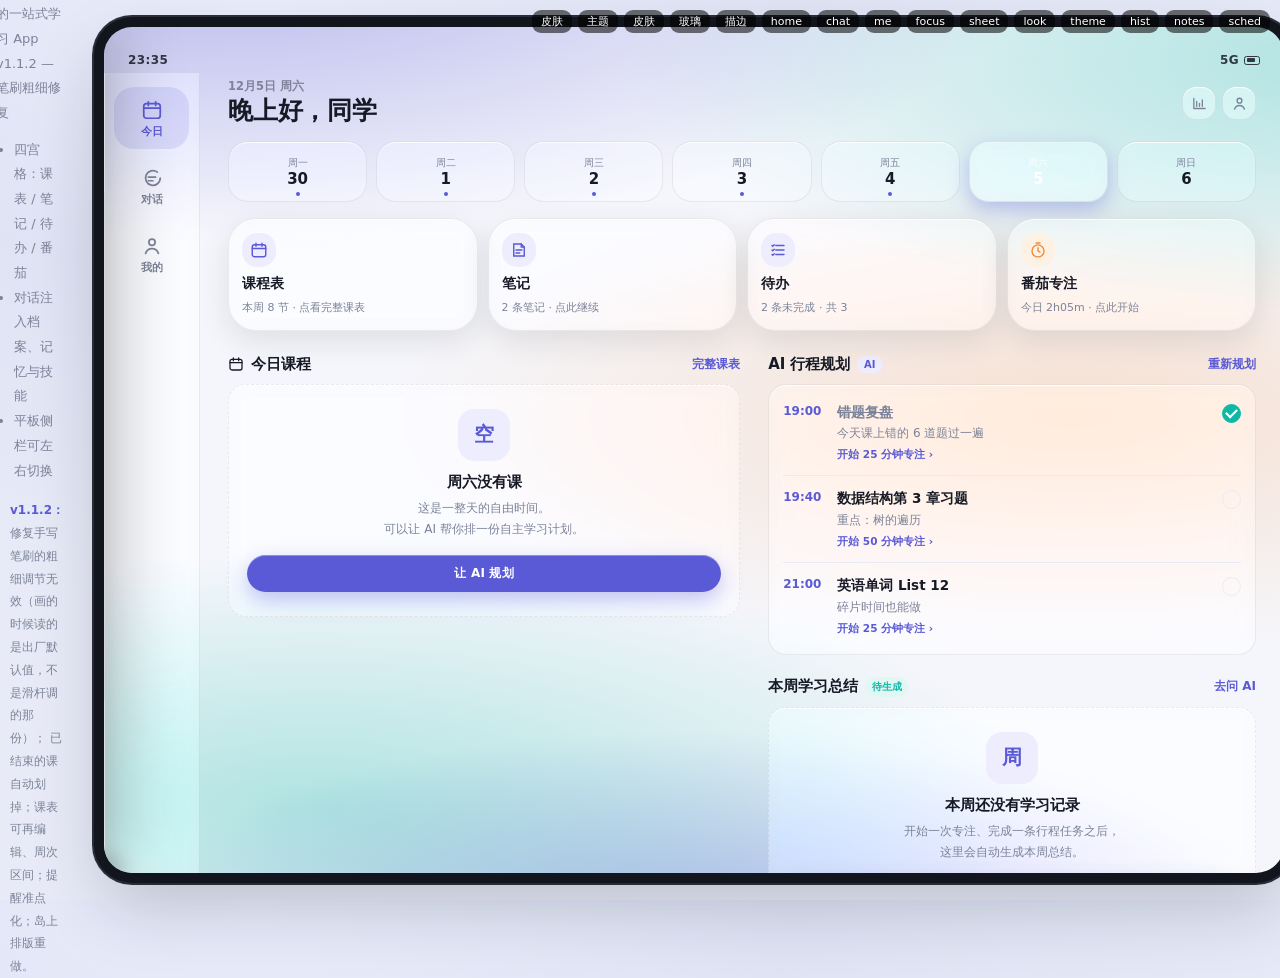
==== commit a8b50ddf: "feat: v0.3.1 —— 资料库、搭档、UI Pro 动效与一批真机修复 - 新增资料库：上传课件/讲义，对话时按提问检索本地片段；正文存原生 DocStore，不吃 localStorage " ====
--- a/tools/pro-ui/preview.html
+++ b/tools/pro-ui/preview.html
@@ -466,6 +466,16 @@
 
   .list{background:var(--card);border:1px solid var(--line);border-radius:18px;overflow:hidden;box-shadow:var(--shadow)}
   .li{display:flex;align-items:center;gap:12px;padding:14px;border-bottom:1px solid var(--line)}
+  /* 列表里的分隔线原来靠每行自己写行内样式：「标题 + 输入框」这种两项一组的，
+     续行上写 border:0 想表达「这两行是一组」，结果连这一组**收尾**的那条线也没了
+     （真机：AI 对我的称呼的输入框与 AI 的头像之间、学期起始日与节假日模式之间没有线）。
+     改成三个语义类，别再靠行内样式：
+       .li.nob  本行不画下边线（与下一条同属一项的标题行）
+       .li.up   续行：只收掉上内边距，收尾线保留
+     最后一条自动无线 —— 行内样式写「最后一条要去线」迟早会和条件渲染的行打架。 */
+  .li.nob{border-bottom:0}
+  .li.up{padding-top:0}
+  .list>.li:last-child{border-bottom:0}
   .li:last-child{border-bottom:0}
   .li.tap{cursor:pointer}.li.tap:active{background:var(--brand-soft)}
   .li .ic{width:32px;height:32px;border-radius:11px;background:var(--brand-soft);color:var(--brand);
@@ -1459,6 +1469,25 @@
      · 切大页面「模糊慢半拍」：.page 的整页透明度淡入带着页内模糊一起长出来，
        皮肤里收掉；
      · 主题切换从开关改回两格滑块（UI Classic / UI Pro）。
+
+   v5.2：真机第四轮 ——「二级页面根本没有模糊」
+     · .plan（AI 行程规划）/ .stat（本周总结、统计格）/ .empty（今日课程空白页）/
+       .sched-day（完整课表一天一条）/ .actlist / .n-card + .note-body（笔记）
+       补上 backdrop-filter，分两档：整屏一张跟 .card（--blur），
+       重复出现跟 .course（--blur-soft）。
+     · 这批面原来只改了 border-color —— 「半透明 + 无模糊」就是透明塑料片，
+       是同一类问题的第三批受害者（第一批气泡/输入行、第二批 .segs/.focusstats 都在 v5.1 补过）。
+       而 v5.1 为了「和主页面同底」撤掉了手机端 .vpanel 的整块模糊，
+       二级页里就没有任何一层在糊，一设自定义背景图立刻露馅。
+     · .sched-day.today 走 :not()：「今天」靠品牌浅底表达，不许被玻璃洗掉。
+     · 第 12 节的无模糊兜底同步列进这七个类，缺一类就是字压在内容上。
+
+   v5.3：描边开关与分隔线分家
+     · 新增 --divider（行间分隔线），不再与 --glass-line（玻璃面描边）共用一个令牌；
+       关掉「高光描边」只收描边与上沿高光，列表的线要留着。
+     · 配套的结构性修法在应用侧：.li 的「标题 + 输入框」两行一组改用 .nob / .up 两个类，
+       最后一条由 .list>.li:last-child 自动去线 —— 原来靠行内 border:0 表达「这两行是一组」，
+       把该留的收尾线一起删了（用户报的两处：AI 对我的称呼、学期起始日）。
    ========================================================================== */
 
 /* ---------- 1. 令牌层 ---------- */
@@ -1476,6 +1505,11 @@
   --ease:cubic-bezier(.22,.9,.24,1);
   --ease-spring:cubic-bezier(.34,1.36,.44,1);
   --glass-line:rgba(23,26,38,.07);
+  /* 分隔线 ≠ 描边：原来两者共用 --glass-line，于是关掉「高光描边」把列表行与行之间
+     那条线也一起抹掉了（真机 v0.3.1 用户报）。拆成两个令牌：
+       --glass-line  玻璃面自己那一圈描边（+ 上沿高光 --hair）→ 归描边开关管
+       --divider     行与行之间的分隔线 → 一直在，不随描边开关走 */
+  --divider:rgba(23,26,38,.11);
   --hair:rgba(255,255,255,.80);
   --lift:0 10px 30px rgba(23,26,38,.10);
   /* --card 在皮肤里被改成了半透明（全应用 48 处 background:var(--card) 一次变），
@@ -1538,6 +1572,7 @@
      透明度给得比浅色高一点（黑玻璃透多了内容会糊成一片），
      但亮度抬上来，让模糊的边缘能被看见。 */
   --glass-line:rgba(255,255,255,.09);
+  --divider:rgba(255,255,255,.13);
   --hair:rgba(255,255,255,.16);
   --lift:0 12px 34px rgba(0,0,0,.46);
   --bloom-1:rgba(var(--brand-rgb),.46);
@@ -1566,7 +1601,9 @@
   --glass-sheet:rgba(40,45,61,.93);
   --scrim:.34;
 }
-/* 高光描边开关：关掉时把描边与顶部高光一起收掉，只剩材质本身 */
+/* 高光描边开关：只管「玻璃面那一圈描边 + 上沿那道亮边」。
+   ⚠️ 不许连带把 --divider（行与行之间的分隔线）也抹掉 —— 上一版这里清的是 --glass-line，
+      而 .li 的分隔线当时共用这个令牌，结果关掉描边等于把整个列表的线全删了。 */
 html.ui-pro[data-edge="off"]{
   --glass-line:transparent;
   --hair:transparent;
@@ -1600,7 +1637,7 @@
   border-radius:var(--r-md);
   box-shadow:inset 0 1px 0 var(--hair);
 }
-html.ui-pro .li{border-bottom-color:var(--glass-line)}
+html.ui-pro .li{border-bottom-color:var(--divider)}
 html.ui-pro .li .ic{border-radius:var(--r-sm);background:var(--glass-strong)}
 /* 周条：一天一格，也要透。⚠️ 选中日是 .day.sel（品牌渐变 + 白字）、
    节假日是 .day.other（品牌浅底），这两格靠 background 表达状态，
@@ -1616,11 +1653,32 @@
 html.ui-pro .picksheet .list,html.ui-pro .picksheet .card{border-radius:var(--r-in-sheet)}
 html.ui-pro .viewbody .list,html.ui-pro .viewbody .card{border-radius:var(--r-in-panel)}
 html.ui-pro .g-tile .gi{border-radius:var(--r-in-tile)}
-/* 其余以 --card 为底的面（专注页的 .segs/.focusstats、笔记工具条、空状态…）
-   由令牌本身变半透，这里只补圆角与描边色。 */
+/* 其余以 --card 为底的面：令牌把 --card 改成半透明只是「让它透」，
+   透而不糊 = 透明塑料片。真机 v0.3.0 报的「二级页面都没有模糊」就是这个：
+   .plan（AI 行程规划）/ .stat（本周总结、统计格）/ .empty（今日课程空白页）/
+   .sched-day（完整课表一天一条）/ .n-card + .note-body（笔记）/ .actlist（操作列表）
+   只在下面补了边框色，一条 backdrop-filter 都没挂；
+   而 v5.1 为了「和主页面同底」把手机端 .vpanel 的整块模糊撤掉了，
+   于是这些页里没有任何一层在糊 —— 一设自定义背景图就整个露馅。
+   分两档，和主页面同一套语言（成本照 .card / .course 的分工）：
+     · 整屏一张的面 → --blur（和 .card 同档）
+     · 一次出现几条的面 → --blur-soft（和 .course 同档，4px/14px）
+   ⚠️ .sched-day.today 用 background 表达「今天」，基础态必须 :not(.today) 让开，
+      否则皮肤这条同权重规则排在基础样式之后，会把今天洗成普通日（结构错误①）。
+   ⚠️ 仍然不许给这些面叠 background-image 高光（防闪第②条）。 */
 html.ui-pro .segs,html.ui-pro .actlist,html.ui-pro .plan,html.ui-pro .stat,
 html.ui-pro .empty,html.ui-pro .sched-day,html.ui-pro .n-card,html.ui-pro .note-body{
   border-color:var(--glass-line)}
+html.ui-pro .actlist,html.ui-pro .plan,
+html.ui-pro .empty,html.ui-pro .note-body{
+  background:var(--glass);
+  -webkit-backdrop-filter:var(--blur);backdrop-filter:var(--blur);
+  box-shadow:inset 0 1px 0 var(--hair)}
+html.ui-pro .stat,html.ui-pro .n-card,
+html.ui-pro .sched-day:not(.today){
+  background:var(--glass);
+  -webkit-backdrop-filter:var(--blur-soft);backdrop-filter:var(--blur-soft);
+  box-shadow:inset 0 1px 0 var(--hair)}
 html.ui-pro .segs,html.ui-pro .focusstats{border-radius:var(--r-md)}
 html.ui-pro .segs .s.on{border-radius:calc(var(--r-md) - 4px)}
 /* 专注页的两块面（模式条 / 今日统计）单独铺玻璃：
@@ -1650,7 +1708,8 @@
   background:var(--brand);border:0;
   box-shadow:inset 0 1px 0 rgba(255,255,255,.30),0 8px 22px rgba(var(--brand-rgb),.36)}
 html.ui-pro .btn.ghost{background:var(--glass);border:1px solid var(--glass-line);
-  box-shadow:inset 0 1px 0 var(--hair)}
+  box-shadow:inset 0 1px 0 var(--hair);
+  -webkit-backdrop-filter:var(--blur-soft);backdrop-filter:var(--blur-soft)}
 html.ui-pro .badge{border-radius:999px;font-weight:750;letter-spacing:.2px}
 html.ui-pro .switch{transition:background var(--dur) var(--ease)}
 html.ui-pro .switch::after{transition:left var(--dur) var(--ease-spring);
@@ -1684,6 +1743,11 @@
 html.ui-pro.app-mode:not(.layout-tablet) .tabbar::before{display:none}
 html.ui-pro:not(.layout-tablet) .screen,
 html.ui-pro.app-mode:not(.layout-tablet) .screen{padding-bottom:96px}
+/* 键盘弹起时必须把这段让位高度收掉。基础样式在 kb-open 下把底栏整条 display:none
+   （html.app-mode.kb-open .tabbar），可皮肤这 96px 还留着 ——
+   真机上就是「输入框浮在键盘上方一大截」，而且只在 UI Pro 下出现，经典档没这问题。 */
+html.ui-pro.kb-open:not(.layout-tablet) .screen,
+html.ui-pro.app-mode.kb-open:not(.layout-tablet) .screen{padding-bottom:0}
 /* 选中滑块：只有图标变色「认不出在哪一页」太弱。用 .tabbar 的 ::after（不新增 DOM），
    位置由 go() 写的 --tab-i 决定；三格等宽 → translateX(idx * 100%) 就是滑到第 idx 格。 */
 html.ui-pro:not(.layout-tablet) .tabbar::after{
@@ -1768,7 +1832,7 @@
 html.ui-pro:not(.layout-tablet) .vpanel{
   background:transparent;border:0;border-radius:0;box-shadow:none;
   -webkit-backdrop-filter:none;backdrop-filter:none}
-html.ui-pro .viewhead{background:transparent;border-bottom-color:var(--glass-line)}
+html.ui-pro .viewhead{background:transparent;border-bottom-color:var(--divider)}
 html.ui-pro .icon-btn{border-radius:var(--r-sm);background:var(--glass-strong);
   border:1px solid var(--glass-line);box-shadow:inset 0 1px 0 var(--hair);
   -webkit-backdrop-filter:var(--blur-soft);backdrop-filter:var(--blur-soft)}
@@ -1837,8 +1901,13 @@
 html.ui-pro .drawer-scrim.show{
   background:rgba(10,12,20,.28);
   -webkit-backdrop-filter:var(--mask-blur);backdrop-filter:var(--mask-blur)}
+/* 历史侧栏里的卡片：抽屉整块已经糊了一层，卡片自己也要是玻璃 ——
+   否则「抽屉是糊的、里面每条是塑料片」，和主页面同一类毛病。
+   用 --blur-soft：一次可能出现十几条，半径要跟 .course 一档。 */
 html.ui-pro .hist-card{background:var(--glass);border:1px solid var(--glass-line);
-  border-radius:var(--r-md);box-shadow:inset 0 1px 0 var(--hair)}
+  border-radius:var(--r-md);box-shadow:inset 0 1px 0 var(--hair);
+  -webkit-backdrop-filter:var(--blur-soft);backdrop-filter:var(--blur-soft)}
+/* 选中/收藏态靠 background 表达 → 基础态让开（同第八节 .qsw 的坑） */
 html.ui-pro .hist-card.on{background:var(--glass-strong)}
 
 /* ---------- 10. 排版层级 ---------- */
@@ -1873,7 +1942,16 @@
   html.ui-pro .seg,html.ui-pro .segThumb,html.ui-pro .icon-btn,html.ui-pro .quickwrap .quick,
   html.ui-pro .qswrow .qsw,html.ui-pro #chatInput,html.ui-pro .msg .bubble,
   html.ui-pro .plusmenu,html.ui-pro .segs,html.ui-pro .focusstats,html.ui-pro .drawer,
-  html.ui-pro .view,html.ui-pro #view-focus{
+  html.ui-pro .view,html.ui-pro #view-focus,
+  html.ui-pro .actlist,html.ui-pro .plan,html.ui-pro .empty,html.ui-pro .note-body,
+  html.ui-pro .stat,html.ui-pro .n-card,html.ui-pro .sched-day:not(.today),
+  html.ui-pro .hist-card,
+  /* 这批「凹下去的槽」和第 3 节的玻璃面一样吃令牌，兜底时也必须一起退回实色 ——
+     漏一类就是那类在没有模糊的浏览器上半透明地压在内容上。 */
+  html.ui-pro .think,html.ui-pro .filepeek,html.ui-pro .logbox,html.ui-pro .repbox,
+  html.ui-pro .lgstat,html.ui-pro .dc,html.ui-pro .stbtn,html.ui-pro .btn.ghost,
+  html.ui-pro .bubble .mdi,html.ui-pro .bubble .mdc,html.ui-pro .li .ic,
+  html.ui-pro .week .day:not(.sel):not(.other){
     background:var(--card-solid)}
   html.ui-pro .mask,html.ui-pro .pickmask{background:rgba(10,12,20,.55)}
   /* 上面那条靠「权重低的 .qsw / .quick」生效，但第八节把它们拆成了
@@ -2146,18 +2224,18 @@
 
       <div class="h2">它的身份</div>
       <div class="list">
-        <div class="li" style="border-bottom:0">
+        <div class="li nob">
           <div class="ic" data-i="bot"></div>
           <div class="tx"><b>AI 的名字</b><small>对话页顶部显示的名字</small></div>
         </div>
-        <div class="li" style="padding-top:0;border-bottom:1px solid var(--line)">
+        <div class="li up">
           <input class="f" id="aiNameInput" maxlength="12" placeholder="例如：小径" />
         </div>
-        <div class="li" style="padding-bottom:8px;border-bottom:0">
+        <div class="li nob" style="padding-bottom:8px">
           <div class="ic" data-i="at"></div>
           <div class="tx"><b>AI 对我的称呼</b><small id="callHint">留空则跟随昵称</small></div>
         </div>
-        <div class="li" style="padding-top:0;border:0">
+        <div class="li up">
           <input class="f" id="callInput" maxlength="12" placeholder="留空 = 跟随昵称" />
         </div>
         <div class="li tap" onclick="openSheetAvatar()">
@@ -2177,11 +2255,11 @@
 
       <div class="h2">昵称</div>
       <div class="list">
-        <div class="li" style="border-bottom:0">
+        <div class="li nob">
           <div class="ic" data-i="user"></div>
           <div class="tx"><b>我的昵称</b><small>用于问候语和你自己的显示名</small></div>
         </div>
-        <div class="li" style="padding-top:0;border:0">
+        <div class="li up">
           <input class="f" id="nickInput" maxlength="16" placeholder="点这里设置昵称" />
         </div>
       </div>
@@ -2311,12 +2389,12 @@
 
       <div class="h2">学期与节假日</div>
       <div class="list">
-        <div class="li" style="border-bottom:0">
+        <div class="li nob">
           <div class="ic" data-i="calendar"></div>
           <div class="tx"><b>学期起始日</b><small>判断单/双周课今天该不该上；填哪天都按那一周的**周一**起算</small></div>
           <div class="val"><span id="vTermStart">—</span><span class="arrow">›</span></div>
         </div>
-        <div class="li" style="padding-top:0;border:0">
+        <div class="li up">
           <input class="f" type="date" id="termStartInput" onchange="setTermStart(this.value)" />
         </div>
         <div class="li">
@@ -2389,7 +2467,7 @@
       <div class="h2">关于</div>
       <div class="list">
         <div class="li tap" onclick="openView('about')" style="border-bottom:0">
-          <div class="ic" data-i="appmark"></div><div class="tx"><b>关于学径</b><small>v0.2.10 · 开源版 · 清空数据在这里</small></div><div class="val"><span class="arrow">›</span></div>
+          <div class="ic" data-i="appmark"></div><div class="tx"><b>关于学径</b><small>v0.3.1 · beta · 清空数据在这里</small></div><div class="val"><span class="arrow">›</span></div>
         </div>
       </div>
       <div style="height:6px"></div>
@@ -2673,7 +2751,7 @@
       <div class="about-hero">
         <div class="about-logo" id="aboutLogo"></div>
         <div class="about-name">学径</div>
-        <div class="about-ver">v0.2.10 · 开源版</div>
+        <div class="about-ver">v0.3.1 · beta</div>
       </div>
 
       <div class="about-motto">
@@ -2958,7 +3036,7 @@
    - 原生壳桥接：返回手势、计时通知、上课提醒调度、文件选择
    ============================================================ */
 
-var APP_VER = 'v0.2.10';
+var APP_VER = 'v0.3.1';
 var KEY = 'xuejing-v3';
 var OLDKEY = 'xuejing-v2';
 /* 应用图标（与桌面图标同一张图）的 base64 dataURL，由构建时脚本灌入。
@@ -8515,12 +8593,18 @@
   if(c) c.textContent = open ? '收起' : '展开';
 }
 function lastUserText(){
-  for(var i = msgs.length-1; i>=0; i--) if(msgs[i].r === 'me') return msgs[i].t;
+  for(var i = msgs.length-1; i>=0; i--) if(msgs[i].r === 'me') return msgSendText(msgs[i]);
   return '';
+}
+/* 这条用户消息**真正发给模型**的文本：附件正文存在 sendText 里，
+   气泡上的 m.t 只有提问和一行附件摘要。
+   历史拼接、重新生成、记忆提取都走这里 —— 漏掉一处就是「AI 忘了上一轮的文件」。 */
+function msgSendText(m){
+  return (m && (m.sendText || m.t)) || '';
 }
 function regenChat(idx){
   var q = '';
-  for(var i = idx-1; i>=0; i--) if(msgs[i] && msgs[i].r === 'me'){ q = msgs[i].t; break; }
+  for(var i = idx-1; i>=0; i--) if(msgs[i] && msgs[i].r === 'me'){ q = msgSendText(msgs[i]); break; }
   if(!q){ toast('没有对应的提问'); return; }
   /* 删掉该条 AI 回复后重发。必须带 noPush ——
      这条提问已经躺在 msgs 里了，send 再 push 一次就会多出一条相同的用户消息。 */
@@ -10313,7 +10397,7 @@
     + '</div></div>'
     + '<div class="li"><div class="ic" data-i="terminal"></div>'
     + '<div class="tx"><b>神秘代码</b><small>解锁调试</small></div></div>'
-    + '<div class="li" style="padding-top:0;border:0">'
+    + '<div class="li up">'
     + '<input class="f" id="cpCode" style="text-align:left" placeholder="…" oninput="cpCodeCheck(this)" />'
     + '</div>'
     + '</div>'
@@ -11026,10 +11110,18 @@
   var text = (typeof preset === 'string') ? preset : input.value.trim();
   /* 只有「用户什么都没输入」且「也没附件」才真的无事可做。
      光有附件时也允许直接发 —— 附件本身就是完整的问题。 */
-  var ap = attachPayload();
+  var ap = attachPayload(text);
   if(!text && !ap.text && !ap.images.length) return;
-  if(text) text = text + (ap.text ? ('\n\n' + ap.text) : '');
-  else text = ap.text;
+  /* 「发给模型的完整文本」和「气泡上显示的内容」是两件事，上一版把它们当成一件事：
+     text = 用户输入 + 附件正文，同一个串既渲染气泡又发请求 ——
+     真机上就是「上传一份文档，我自己的气泡里糊出一整篇文件内容」。
+     现在拆开：气泡只留提问 + 一行附件摘要，正文只进请求与后续轮次。
+     存进 msgs 的 sendText 是「这条消息真正发给模型的东西」，
+     历史与重新生成都从这里取，否则会修好泄漏、换来 AI 看不见文件。 */
+  var sendText = text ? (text + (ap.text ? ('\n\n' + ap.text) : '')) : ap.text;
+  var brief = attachBrief();
+  var shown = (text || '') + (brief ? ((text ? '\n' : '') + brief) : '');
+  if(!shown) shown = '[附件]';
   if(typeof preset !== 'string'){
     input.value = '';
     autoGrowInput(input);
@@ -11039,7 +11131,7 @@
   }
   /* noPush：重新生成时复用已经存在的用户消息，不再插入一条新的 ——
      否则 send 会把它再 push 一遍，页面上就出现两条一模一样的用户消息。 */
-  if(!opts.noPush){ msgs.push({r:'me', t:text}); renderMsgs(); }
+  if(!opts.noPush){ msgs.push({r:'me', t:shown, sendText:sendText}); renderMsgs(); }
 
   var box = document.getElementById('msgs');
   var ty = document.createElement('div');
@@ -11060,19 +11152,21 @@
   if(!aiReady()){
     setTimeout(function(){
       dropTyping();
-      var r = reply(text);
+      var r = reply(sendText);
       msgs.push({r:'ai', t:r.t, src:['未配置 AI · 本机规则回答']});
       renderMsgs();
     }, 500);
     return;
   }
 
-  /* 组装历史：排除 sys/图片；**必须把本轮用户话拼在最后**（旧逻辑循环到 n-1 把当前问题丢掉了） */
+  /* 组装历史：排除 sys/图片；**必须把本轮用户话拼在最后**（旧逻辑循环到 n-1 把当前问题丢掉了）。
+     用户消息取 sendText —— 气泡上只剩一行摘要，正文存在这里，
+     不从这里取的话「上一轮传的文件这一轮不记得」（追问会失忆）。 */
   var turns = [], n = msgs.length;
   for(var i = Math.max(0, n - 1 - CHAT_HISTORY_TURNS*2); i < n - 1; i++){
     var m = msgs[i];
     if(!m || !m.t || m.r === 'sys') continue;
-    var pt = plain(m.t);
+    var pt = plain(m.r === 'me' ? msgSendText(m) : m.t);
     if(!pt || pt.indexOf('[图片]') === 0) continue;
     turns.push({role: m.r === 'me' ? 'user' : 'assistant', content: pt});
   }
@@ -11082,11 +11176,11 @@
      没图就还是纯字符串 —— 有些网关对数组格式支持不好，
      没必要为一张图冒险。 */
   if(ap.images.length){
-    var segs = [{type:'text', text:text}];
+    var segs = [{type:'text', text:sendText}];
     ap.images.forEach(function(u){ segs.push({type:'image_url', image_url:{url:u}}); });
     turns.push({role:'user', content:segs});
   }else{
-    turns.push({role:'user', content: text});
+    turns.push({role:'user', content: sendText});
   }
   logIt('AI', '对话请求 · ' + S.models.chat + ' · ' + turns.length + ' 条消息'
     + (ap.names.length ? (' · 附件 ' + ap.names.join('/')) : '')
@@ -11258,7 +11352,7 @@
          而开关又没渲染在界面上 —— 用户既关不掉也看不到。 */
       try{ ttsSpeak(body || ''); }catch(e){}
       renderMsgs();
-      memTick(text);
+      memTick(sendText);
       clearAttach();
       try{ save(); }catch(e){}
     }, askOpts);
@@ -12935,7 +13029,7 @@
     + '<div class="li"><div class="ic" data-i="coin"></div>'
     + '<div class="tx"><b>API 余额</b><small>填入后自动算剩余</small></div>'
     + '<div class="val"><span id="vBalance">' + (bal==null ? '未填写' : ('¥' + bal.toFixed(2))) + '</span></div></div>'
-    + '<div class="li" style="padding-top:0;border:0">'
+    + '<div class="li up">'
     + '<input class="f" id="balInput" type="number" step="0.01" min="0" placeholder="例如 10.00" '
     + 'value="' + (bal==null?'':bal) + '" style="text-align:left" onchange="setAiBalance(this.value)" /></div>'
     + (left == null ? '' :
@@ -13973,6 +14067,14 @@
   box.addEventListener('click', function(e){
     var row = e.target && e.target.closest ? e.target.closest('.actrow') : null;
     if(!row) return;
+    /* 菜单行**不是「点空白」**：这个事件不许再冒泡到 document 上那个收起处理器。
+       真机 v0.3.0 的「换个模型点了菜单直接消失」就是这么来的 ——
+       plusModelMenu() 复用同一个 #plusMenu 盒子，innerHTML 重建后 .show 加回来了，
+       但同一次点击随后到 document，而 e.target 已经是被换掉的旧行（脱离文档），
+       closest('#plusMenu') 得到 null → 判成「点在菜单外」→ 刚展开的列表被立刻关掉。
+       互斥要自己补齐：这里不冒泡了，就手动收掉**另一个**菜单。 */
+    e.stopPropagation();
+    if(box.id === 'plusMenu') closeMsgMenu(); else closePlusMenu();
     var it = (box.__menuItems || [])[Number(row.getAttribute('data-mi'))];
     if(!it || !it.run) return;
     try{ (0, eval)(String(it.run)); }
@@ -14146,6 +14248,336 @@
   document.body.appendChild(el);
   el.click();
 }
+/* ============================ 本地文件解析器 ============================
+   为什么在 WebView 里解，而不是丢给原生 Java：
+     · docx / xlsx / pptx 本质就是 ZIP + XML。Chromium 自带
+       DecompressionStream('deflate-raw') 与 TextDecoder('gb18030')，
+       零外部依赖就能解开 —— 这个项目一直守着「不引第三方库」。
+     · 过原生桥要把整个文件 base64 拷一遍（30MB 文档 = 40MB 字符串，两头各一份），
+       而 <input type=file> 给到渲染进程的只有 Blob，没有路径可交给 Java。
+   ⚠️ 四条硬约束：
+     ① 只读中央目录、只解压需要的那几个 XML —— 一个 docx 里几十张配图，
+        全解开是白烧电（旧版 PDF 就是吃了这个亏）；
+     ② 解不出文字必须**如实说**，不许静默塞一段空文本给模型 ——
+        「上传形同废物」的直接原因就是用户不知道到底读没读到；
+     ③ 97-2003 的 .doc/.xls/.ppt 是 OLE 复合二进制文档，不是压缩包，
+        这里明确不支持，别装；
+     ④ 长文件不再「从头截断」。切成段，发送时按**本轮问题**挑相关的段，
+        并在消息里写清「共 N 段、本次带了 M 段」—— 模型没看到的，要让它知道没看到。
+   ========================================================================== */
+var OFFICE_EXT = /\.(docx|xlsx|pptx)$/i;
+/* 老二进制格式 + 苹果 iWork：这些我们解不了，说清楚而不是含糊 */
+var LEGACY_EXT = /\.(doc|xls|ppt|wps|et|dps|pages|numbers|key)$/i;
+var OFFICE_MAX_BYTES = 30 * 1024 * 1024;
+var PART_MAX = 1100;        // 一段多少字：比 FILE_TEXT_MAX 小得多，选段才有粒度
+var ATTACH_BUDGET = 12000;  // 每个附件一次最多带多少字进上下文（≈6k 汉字）
+
+/* ---------- ZIP：只读中央目录 ----------
+   不引库、不扫全文件：EOCD 一定在文件末尾 22~65557 字节内，
+   从尾部往前找签名，再按目录条目数逐条读文件名与本地头偏移。 */
+function zipIndex(u){
+  try{
+    var dv = new DataView(u.buffer, u.byteOffset, u.byteLength);
+    var end = -1, lo = Math.max(0, u.length - 66000);
+    for(var i = u.length - 22; i >= lo; i--){
+      if(dv.getUint32(i, true) === 0x06054b50){ end = i; break; }
+    }
+    if(end < 0) return null;
+    var n = dv.getUint16(end + 10, true), off = dv.getUint32(end + 16, true), out = {};
+    for(var k = 0; k < n; k++){
+      if(off + 46 > u.length || dv.getUint32(off, true) !== 0x02014b50) break;
+      var flag = dv.getUint16(off + 8, true);
+      var method = dv.getUint16(off + 10, true), csize = dv.getUint32(off + 20, true);
+      var nlen = dv.getUint16(off + 28, true), elen = dv.getUint16(off + 30, true);
+      var clen = dv.getUint16(off + 32, true), lho = dv.getUint32(off + 42, true);
+      var name = strOf(u.subarray(off + 46, off + 46 + nlen));
+      /* 加密条目（通用标志位 bit0）：Office 密码保护就是这个，直接判不支持 */
+      out[name] = {method:method, csize:csize, lho:lho, enc:(flag & 1) !== 0};
+      off += 46 + nlen + elen + clen;
+    }
+    return out;
+  }catch(e){ return null; }
+}
+function strOf(bytes){
+  try{ return new TextDecoder('utf-8').decode(bytes); }catch(e){
+    var s = ''; for(var i=0;i<bytes.length;i++) s += String.fromCharCode(bytes[i]); return s;
+  }
+}
+/* 本地文件头里也有文件名与扩展字段，数据区紧跟其后 —— 必须以本地头为准，
+   中央目录里的偏移只是数据区的**起点**，两者长度字段可以不一致。 */
+function zipEntryBytes(u, e){
+  var dv = new DataView(u.buffer, u.byteOffset, u.byteLength);
+  if(e.lho + 30 > u.length || dv.getUint32(e.lho, true) !== 0x04034b50) return null;
+  var nlen = dv.getUint16(e.lho + 26, true), elen = dv.getUint16(e.lho + 28, true);
+  var start = e.lho + 30 + nlen + elen;
+  /* 流式写入的条目会把本地头的 size 字段留 0，这时只能用中央目录的 csize */
+  var end = start + e.csize;
+  if(end > u.length) return null;
+  return u.subarray(start, end);
+}
+async function zipText(u, ix, name){
+  var e = ix[name];
+  if(!e) return null;
+  if(e.enc) throw new Error('该文件已加密');
+  var raw = zipEntryBytes(u, e);
+  if(raw == null) return null;
+  if(e.method === 0) return decodeTextSmart(raw);   // stored：本来就没压
+  if(e.method !== 8) throw new Error('不支持的压缩方式');
+  if(typeof DecompressionStream !== 'function')
+    throw new Error('这台设备的 WebView 太旧，缺少解压能力（deflate-raw）');
+  var ds = new DecompressionStream('deflate-raw');
+  var w = ds.writable.getWriter();
+  /* copy 一份：subarray 是视图，写入端可能保留引用 */
+  w.write(new Uint8Array(raw)); w.close();
+  var buf = await new Response(ds.readable).arrayBuffer();
+  return decodeTextSmart(new Uint8Array(buf));
+}
+/* ---------- 文本编码嗅探 ----------
+   国内教材、课件导出的 txt/csv 大量是 GBK。readAsText 默认按 UTF-8 解，
+   出来就是一堆「锟斤拷」—— 模型读到乱码，用户看到的就是「上传没用」。
+   顺序：BOM → 严格 UTF-8（失败即换）→ GB18030（GBK 的超集）→ 兜底宽松 UTF-8。 */
+function decodeTextSmart(u8){
+  if(!u8 || !u8.length) return '';
+  if(u8[0] === 0xEF && u8[1] === 0xBB && u8[2] === 0xBF){
+    try{ return new TextDecoder('utf-8').decode(u8.subarray(3)); }catch(e){}
+  }
+  if(u8[0] === 0xFF && u8[1] === 0xFE){ try{ return new TextDecoder('utf-16le').decode(u8.subarray(2)); }catch(e){} }
+  if(u8[0] === 0xFE && u8[1] === 0xFF){ try{ return new TextDecoder('utf-16be').decode(u8.subarray(2)); }catch(e){} }
+  try{ return new TextDecoder('utf-8', {fatal:true}).decode(u8); }catch(e){}
+  try{ return new TextDecoder('gb18030').decode(u8); }catch(e){}
+  return new TextDecoder('utf-8').decode(u8);
+}
+function xmlUnesc(s){
+  return String(s == null ? '' : s)
+    .replace(/&lt;/g, '<').replace(/&gt;/g, '>')
+    .replace(/&quot;/g, '"').replace(/&apos;/g, "'")
+    .replace(/&#(\d+);/g, function(_, d){ try{ return String.fromCodePoint(parseInt(d,10)); }catch(e){ return ''; } })
+    .replace(/&#x([0-9a-f]+);/gi, function(_, h){ try{ return String.fromCodePoint(parseInt(h,16)); }catch(e){ return ''; } })
+    .replace(/&amp;/g, '&');
+}
+function runsText(xml, tagRe){
+  var t = '', m;
+  tagRe.lastIndex = 0;
+  while((m = tagRe.exec(xml))) t += xmlUnesc(m[1]);
+  return t.replace(/\s+$/,'');
+}
+/* ---------- docx ----------
+   段落与表格**按文档顺序**一起扫：先匹配 <w:tbl>（整张表吃掉，避免嵌套重复），
+   再匹配 <w:p>。表格每行拼成「单元格 | 单元格」，否则表格会被拆成一地碎片。 */
+function docxUnits(xml){
+  var units = [], re = /<w:tbl[\s\S]*?<\/w:tbl>|<w:p(?:\s[^>]*)?>[\s\S]*?<\/w:p>/g, m;
+  while((m = re.exec(xml))){
+    var blk = m[0];
+    if(/^<w:tbl/.test(blk)){
+      var rre = /<w:tr(?:\s[^>]*)?>[\s\S]*?<\/w:tr>/g, r;
+      while((r = rre.exec(blk))){
+        var cells = [], cre = /<w:tc(?:\s[^>]*)?>[\s\S]*?<\/w:tc>/g, c;
+        while((c = cre.exec(r[0]))) cells.push(runsText(c[0], /<w:t(?:\s[^>]*)?>([\s\S]*?)<\/w:t>/g).replace(/\s+/g,' '));
+        var line = cells.join(' | ');
+        /* 标签留空：docx 里表格只是正文的一部分，给它单独起一段会让文档被切碎，
+           「a | b」这个形状本身已经说明它是一行表格。 */
+        if(line.replace(/[|\s]/g,'')) units.push({label:'', text:line});
+      }
+    }else{
+      var t = runsText(blk, /<w:t(?:\s[^>]*)?>([\s\S]*?)<\/w:t>/g);
+      if(t) units.push({label:'', text:t});
+    }
+  }
+  return units;
+}
+/* ---------- xlsx：sharedStrings + 每张表的行 ----------
+   单元格里 t="s" 表示值是 sharedStrings 的下标，不查表就会输出一堆 0 1 2 3。 */
+function xlsxSheetNames(workbookXml){
+  var names = [], m, re = /<sheet\b[^>]*>/g;
+  if(!workbookXml) return names;
+  while((m = re.exec(workbookXml))){
+    var nm = /\bname\s*=\s*"([^"]*)"/.exec(m[0]) || /\bname\s*=\s*'([^']*)'/.exec(m[0]);
+    names.push(nm ? xmlUnesc(nm[1]) : ('表' + (names.length + 1)));
+  }
+  return names;
+}
+function xlsxUnits(sheetXml, sheetLabel, shared){
+  var units = [], m, rre = /<row\b[^>]*>([\s\S]*?)<\/row>/g;
+  while((m = rre.exec(sheetXml))){
+    var cells = [], cre = /<c\b([^>]*?)(?:\/>|>([\s\S]*?)<\/c>)/g, c;
+    while((c = cre.exec(m[1]))){
+      var attrs = c[1] || '', body = c[2] || '';
+      var vm = /<v>([\s\S]*?)<\/v>/.exec(body);
+      var tm = /<t(?:\s[^>]*)?>([\s\S]*?)<\/t>/.exec(body);   // 内联字符串
+      var val = vm ? xmlUnesc(vm[1]) : (tm ? xmlUnesc(tm[1]) : '');
+      if(/t="s"/.test(attrs) && val !== ''){
+        var si = shared[parseInt(val, 10)];
+        val = (si == null ? val : si);
+      }
+      cells.push(val.replace(/\s+/g, ' ').trim());
+    }
+    while(cells.length && cells[cells.length-1] === '') cells.pop();
+    if(cells.join('').length) units.push({label:sheetLabel, text:cells.join(' | ')});
+  }
+  return units;
+}
+/* ---------- pptx：逐页，标题和正文都来自 <a:t> ---------- */
+function pptxUnits(slideXml, pageNo){
+  var units = [], m, pre = /<a:p(?:\s[^>]*)?>[\s\S]*?<\/a:p>/g;
+  var lines = [];
+  while((m = pre.exec(slideXml))){
+    var t = runsText(m[0], /<a:t>([\s\S]*?)<\/a:t>/g);
+    if(t) lines.push(t);
+  }
+  if(!lines.length){
+    var all = runsText(slideXml, /<a:t>([\s\S]*?)<\/a:t>/g);
+    if(all) lines.push(all);
+  }
+  if(lines.length) units.push({label:'第 ' + pageNo + ' 页', text:lines.join('\n')});
+  return units;
+}
+/* 把细碎的单位打包成「段」：一段 ≤ PART_MAX 字，标签取第一单位的（表格行/页码），
+   段是选段的最小粒度 —— 太碎则上下文里全是标签，太大又回到「从头截断」。
+   ⚠️ 标签一变就另起一段：一张 xlsx 里两张表、一份 pptx 里多页，
+   混在同一段里就只有第一张表的名字会出现，模型（和用户）不知道后半是哪来的。 */
+function packUnits(units, baseLabel){
+  var parts = [], cur = '', curLabel = '';
+  function flush(){ if(cur){ parts.push({label:curLabel, text:cur}); cur = ''; curLabel = ''; } }
+  for(var i = 0; i < units.length; i++){
+    var u = units[i];
+    var label = u.label || baseLabel || '段';
+    if(cur && (label !== curLabel || (cur.length + u.text.length + 1) > PART_MAX)) flush();
+    if(!curLabel) curLabel = label;
+    cur = cur ? (cur + '\n' + u.text) : u.text;
+  }
+  flush();
+  if(!parts.length) return parts;
+  /* 标签补上序号：用户在胶囊上看到「第 3 段」才知道模型大概看了多少 */
+  parts.forEach(function(p, k){ p.label = (p.label || baseLabel || '段') + '（第 ' + (k+1) + '/' + parts.length + ' 段）'; });
+  return parts;
+}
+function textUnits(raw){
+  var lines = String(raw).replace(/\r\n?/g, '\n').split('\n'), out = [];
+  for(var i = 0; i < lines.length; i++){
+    var t = lines[i].replace(/\s+$/,'');
+    if(t) out.push({label:'', text:t});
+  }
+  return out;
+}
+/* 主入口：按扩展名分派，返回 {ok, fmt, text, parts, err}。
+   任何一步失败都带一句**人话**的 err，调用方原样转给用户。 */
+async function parseOfficeFile(name, u8){
+  var lower = String(name || '').toLowerCase();
+  var ix = zipIndex(u8);
+  if(!ix) return {ok:false, err:'这个文件不是有效的压缩包（可能已损坏，或其实是老版 .doc/.xls/.ppt）'};
+  var keys = Object.keys(ix);
+  if(!keys.length) return {ok:false, err:'压缩包是空的'};
+  var enc = keys.some(function(k){ return ix[k].enc; }) || keys.some(function(k){ return /EncryptedData|encKey/i.test(k); });
+  if(enc) return {ok:false, err:'文件带密码，读不了内容'};
+  try{
+    if(/\.docx$/.test(lower)){
+      var dx = await zipText(u8, ix, 'word/document.xml');
+      if(dx == null) return {ok:false, err:'这个 docx 里没有正文（可能是空文档，或正文全在图片里）'};
+      var du = docxUnits(dx);
+      if(!du.length) return {ok:false, err:'正文里没有可提取的文字 —— 扫描版/纯图片的 Word 需要走图片识别'};
+      var dparts = packUnits(du, '段');
+      return {ok:true, fmt:'docx', parts:dparts, text:dparts.map(function(p){ return p.text; }).join('\n')};
+    }
+    if(/\.xlsx$/.test(lower)){
+      var shared = [], sx = await zipText(u8, ix, 'xl/sharedStrings.xml');
+      if(sx){
+        var m, sre = /<si(?:\s[^>]*)?>([\s\S]*?)<\/si>/g;
+        while((m = sre.exec(sx))) shared.push(runsText(m[1], /<t(?:\s[^>]*)?>([\s\S]*?)<\/t>/g));
+      }
+      var wb = await zipText(u8, ix, 'xl/workbook.xml');
+      var names = xlsxSheetNames(wb);
+      var sheetKeys = Object.keys(ix).filter(function(k){ return /^xl\/worksheets\/sheet\d+\.xml$/.test(k); })
+        .sort(function(a,b){ return (/\d+/.exec(a)||[0,0])[0]*1 - (/\d+/.exec(b)||[0,0])[0]*1; });
+      if(!sheetKeys.length) return {ok:false, err:'这个 xlsx 里没有找到工作表'};
+      var xu = [];
+      for(var i = 0; i < sheetKeys.length; i++){
+        var xml = await zipText(u8, ix, sheetKeys[i]);
+        if(xml == null) continue;
+        var label = '表「' + (names[i] || ('第 ' + (i+1) + ' 张')) + '」';
+        xu = xu.concat(xlsxUnits(xml, label, shared));
+      }
+      if(!xu.length) return {ok:false, err:'表格里没有读到内容（可能是空表，或只有公式没有值）'};
+      var xparts = packUnits(xu, '行');
+      return {ok:true, fmt:'xlsx', parts:xparts, text:xparts.map(function(p){ return p.label + '\n' + p.text; }).join('\n')};
+    }
+    if(/\.pptx$/.test(lower)){
+      var slideKeys = Object.keys(ix).filter(function(k){ return /^ppt\/slides\/slide\d+\.xml$/.test(k); })
+        .sort(function(a,b){ return (parseInt((/\d+/.exec(a)||[0,'0'])[0],10)) - (parseInt((/\d+/.exec(b)||[0,'0'])[0],10)); });
+      if(!slideKeys.length) return {ok:false, err:'这个 pptx 里没有找到幻灯片'};
+      var pu = [];
+      for(var j = 0; j < slideKeys.length; j++){
+        var sxml = await zipText(u8, ix, slideKeys[j]);
+        if(sxml == null) continue;
+        pu = pu.concat(pptxUnits(sxml, j + 1));
+      }
+      if(!pu.length) return {ok:false, err:'幻灯片里没有可提取的文字（纯图片版 PPT 需要走图片识别）'};
+      var pparts = packUnits(pu, '页');
+      return {ok:true, fmt:'pptx', parts:pparts, text:pparts.map(function(p){ return p.label + '\n' + p.text; }).join('\n')};
+    }
+  }catch(e){
+    return {ok:false, err:'解析失败：' + ((e && e.message) || e)};
+  }
+  return {ok:false, err:'认不出这是哪种 Office 文件'};
+}
+/* ---------- 按问题选段 ----------
+   没有嵌入模型、不联网：中文取 2-gram，英文数字按词，命中一个词算一分。
+   规则里两条是刻意的：
+     · 第 1 段**总是带上** —— 文档开头基本是标题/目录，模型没有它就不知道在读什么；
+     · 一个词都没命中时不装模作样「选相关的」，直接按原顺序从头给，
+       并在说明里写清「没匹配到，给的是开头」。 */
+function queryTerms(q){
+  var s = String(q || '').toLowerCase(), seen = {}, out = [];
+  var en = s.match(/[a-z0-9_]{2,}/g) || [];
+  for(var i = 0; i < en.length; i++) if(!seen[en[i]]){ seen[en[i]] = 1; out.push(en[i]); }
+  /* 中日韩统一表意文字的码点区间：写数字而不是 \u 转义 ——
+     项目有一条守卫禁止源码里出现可打印字符的转义写法（可读性）。 */
+  var han = '';
+  for(var c = 0; c < s.length; c++){
+    var cc = s.charCodeAt(c);
+    if(cc >= 0x4E00 && cc <= 0x9FFF) han += s[c];
+  }
+  for(var k = 0; k + 2 <= han.length && out.length < 60; k++){
+    var g = han.substr(k, 2);
+    if(!seen[g]){ seen[g] = 1; out.push(g); }
+  }
+  return out;
+}
+function pickParts(parts, q, budget){
+  if(!parts || parts.length < 2) return {parts:parts || [], all:true, matched:true};
+  var total = 0;
+  parts.forEach(function(p){ total += p.text.length + p.label.length + 2; });
+  if(total <= budget) return {parts:parts, all:true, matched:true};
+  var terms = queryTerms(q);
+  var scored = parts.map(function(p, i){
+    var hay = (p.label + '\n' + p.text).toLowerCase(), sc = 0;
+    for(var k = 0; k < terms.length; k++) if(hay.indexOf(terms[k]) >= 0) sc++;
+    return {i:i, p:p, sc:sc};
+  });
+  var hits = scored.filter(function(x){ return x.sc > 0; });
+  var chosen = [], used = 0;
+  function take(x){
+    var cost = x.p.text.length + x.p.label.length + 2;
+    if(used + cost > budget) return false;
+    used += cost; chosen.push(x); return true;
+  }
+  take(scored[0]);   // 第 1 段总是带上
+  if(!terms.length || !hits.length){
+    for(var i = 1; i < scored.length && used < budget * 0.9; i++) take(scored[i]);
+    chosen.sort(function(a,b){ return a.i - b.i; });
+    return {parts:chosen.map(function(x){ return x.p; }), all:false, matched:false};
+  }
+  hits.sort(function(a,b){ return b.sc - a.sc || a.i - b.i; });
+  for(var h = 0; h < hits.length; h++){ if(used >= budget * 0.98) break; take(hits[h]); }
+  chosen.sort(function(a,b){ return a.i - b.i; });
+  return {parts:chosen.map(function(x){ return x.p; }), all:false, matched:true};
+}
+function fmtKB(n){ return (n / 1024 >= 10 ? Math.round(n/1024) + 'k' : (Math.round(n/1024*10)/10) + 'k') + '字'; }
+function attachFmtLabel(a){
+  var f = (a.fmt || 'txt').toUpperCase();
+  var chars = (a.rawLen || (a.text || '').length);
+  var seg = a.parts && a.parts.length > 1 ? (' · ' + a.parts.length + ' 段') : '';
+  return f + seg + ' · ' + fmtKB(chars);
+}
 /* ---------- 附件系统 ----------
    三种类型，统一成「胶囊挂件」，发送时才拼进请求：
      1. 文本类 → 读成字符串，随消息发出（超过上限截断并说明）
@@ -14170,7 +14602,7 @@
        拿 a.pages（选文件时就写的预估数）会显示 0 页。 */
     var sub = a.kind === 'pdf'
       ? ('PDF · ' + ((a.dataUrls || []).length) + ' 页' + (a.truncated ? '（较长，只转了前几页）' : ''))
-      : (a.kind === 'image' ? '图片' : (Math.max(1, Math.round((a.text || '').length / 1024)) + ' KB 文本'
+      : (a.kind === 'image' ? '图片' : (attachFmtLabel(a)
           + (a.truncated ? '（已截断）' : '')));
     return '<div class="attach' + (a.busy ? ' busy' : '') + '" onclick="peekAttach(' + a.id + ')">'
       + '<div class="ai">' + icSvg(ic, 15) + '</div>'
@@ -14219,7 +14651,14 @@
   }else{
     var t = a.text || '';
     body = '<div class="filepeek">' + esc(t) + '</div>';
-    if(a.truncated){
+    /* 有段可分时如实说「发送时按问题选段」——
+       用户在这里看到全文，模型看到的却未必，这句话是唯一的解释。 */
+    if(a.parts && a.parts.length > 1 && (a.rawLen || t.length) > ATTACH_BUDGET){
+      body += '<div class="note2" style="margin-top:10px">这里是解析出的<b>全文</b>（'
+        + a.parts.length + ' 段 / 约 ' + fmtKB(a.rawLen || t.length) + '）。'
+        + '发送时只会带上与你这轮提问最相关的若干段，'
+        + '模型看到的不是全部 —— 想让它看后面，直接说「看第几段/哪一章」。</div>';
+    }else if(a.truncated){
       body += '<div class="note2" style="margin-top:10px">内容较长，'
         + '发给模型的是前 ' + FILE_TEXT_MAX + ' 字符。</div>';
     }
@@ -14236,15 +14675,33 @@
     + 'onclick="removeAttach(' + a.id + ');closeSheet()">移除</div></div>';
 }
 /* 发送时把附件拼成消息文本 + 多模态内容。
-   返回 {text, images[]}：text 进 turns，images 走 image_url。 */
-function attachPayload(){
-  var out = { text:'', images:[], names:[] };
+   q = 用户本轮的问题：长文件靠它选段（见 pickParts）。
+   返回 {text, images[], names[], notes[]}。 */
+function attachPayload(q){
+  var out = { text:'', images:[], names:[], notes:[] };
   if(!ATTACH.length) return out;
   var lines = [];
+  /* 多个附件时预算要分：一人独吞 12k 的话，两份文件就等于塞了 24k 进上下文 */
+  var budget = Math.max(2500, Math.floor(ATTACH_BUDGET / ATTACH.length));
   ATTACH.forEach(function(a){
     if(a.kind === 'text'){
-      lines.push('【附件：' + a.name + '（' + (a.truncated ? '已截断' : '全文') + '）】\n'
-        + (a.text || ''));
+      var total = a.rawLen || (a.text || '').length;
+      var seg = a.parts && a.parts.length > 1 ? ('共 ' + a.parts.length + ' 段、约 ' + fmtKB(total)) : '';
+      if(a.parts && a.parts.length > 1 && total > budget){
+        var pk = pickParts(a.parts, q, budget);
+        var body = pk.parts.map(function(p){ return '〔' + p.label + '〕\n' + p.text; }).join('\n\n');
+        var how = pk.matched
+          ? ('本次按你的问题带了其中最相关的 ' + pk.parts.length + ' 段')
+          : ('（没匹配到相关段落，本次带的是开头 ' + pk.parts.length + ' 段）');
+        lines.push('【附件：' + (a.fmt || 'txt').toUpperCase() + ' ' + a.name
+          + '（' + (seg ? seg + '，' : '') + how + '）】\n'
+          + '注意：下面不是文件全文，未列出的段落你看不到；需要时请让我说明想看哪一部分。\n\n' + body);
+        out.notes.push(a.name + '：' + pk.parts.length + '/' + a.parts.length + ' 段');
+      }else{
+        lines.push('【附件：' + (a.fmt || 'txt').toUpperCase() + ' ' + a.name
+          + '（' + (a.truncated ? '已截断' : '全文') + '，约 ' + fmtKB(total) + '）】\n'
+          + (a.text || ''));
+      }
     }else if(a.kind === 'image'){
       out.images.push(a.dataUrl);
       lines.push('【附件：图片 ' + a.name + '】');
@@ -14260,6 +14717,21 @@
   return out;
 }
 
+/* 气泡上那一行附件摘要（纯文本，renderMsgs 会再 esc 一遍）。
+   正文只进请求，不给用户回看 —— 用户要看内容点输入框上方那颗胶囊就有全文，
+   发完之后气泡里糊一整篇文档反而把自己打的字淹了。 */
+function attachBrief(){
+  if(!ATTACH.length) return '';
+  var parts = ATTACH.map(function(a){
+    if(a.kind === 'image') return a.name + '（图片）';
+    if(a.kind === 'pdf')
+      return a.name + '（PDF · ' + ((a.dataUrls || []).length) + ' 页'
+        + (a.truncated ? '，只转了前几页' : '') + '）';
+    return a.name + '（' + attachFmtLabel(a) + (a.truncated ? '，已截断' : '') + '）';
+  });
+  return '〔附件：' + parts.join('、') + '〕';
+}
+
 function onChatFile(f){
   if(!f) return;
   var name = f.name || '文件';
@@ -14274,6 +14746,14 @@
     pickPdfAttach(f);
     return;
   }
+  /* Office 三件套 → 本地解析成文字 */
+  if(OFFICE_EXT.test(lower)){ pickOfficeAttach(f); return; }
+  /* 97-2003 与 iWork：二进制格式，解不了就直说，别让用户以为是 app 坏了 */
+  if(LEGACY_EXT.test(lower)){
+    openUnsupportedFile(name, '这是 97-2003 的老二进制格式（或 iWork 格式），本机解不开。'
+      + '在电脑上用 Word/Excel/PPT「另存为」.docx / .xlsx / .pptx 再传一次就行。');
+    return;
+  }
   if(!(f.type && /text\//.test(f.type)) && !FILE_TEXT_EXT.test(lower)){
     openUnsupportedFile(name);
     return;
@@ -14282,18 +14762,71 @@
     openUnsupportedFile(name, '文件超过 4MB，模型一次读不完');
     return;
   }
-  readFileAs(f, function(d){
-    if(d == null || d === ''){
+  readFileSmart(f, function(d){
+    if(d == null || d.trim() === ''){
       openUnsupportedFile(name, '读不出内容，可能是空文件或编码不对');
       return;
     }
     /* 截断在**挂载时**做，并把 truncated 标记带到胶囊上 ——
-       用户在胶囊上就能看到「已截断」，不用等到模型答不出来才发现。 */
+       用户在胶囊上就能看到「已截断」，不用等到模型答不出来才发现。
+       ⚠️ 但同时把全文切成段（parts）：长文件发送时按问题选段，
+       所以「截断」只在**没带 parts** 的旧路径上才是最终结果。 */
     var trunc = d.length > FILE_TEXT_MAX;
-    addAttach({kind:'text', name:name, size:f.size,
-      text: trunc ? d.slice(0, FILE_TEXT_MAX) : d, truncated: trunc, rawLen: d.length});
-    toast(trunc ? '文件太长，只带了前面一部分' : '文件已加上');
+    addAttach({kind:'text', fmt:'txt', name:name, size:f.size,
+      text: trunc ? d.slice(0, FILE_TEXT_MAX) : d, truncated: trunc, rawLen: d.length,
+      parts: packUnits(textUnits(d), '段')});
+    toast(trunc ? '文件较长 · 提问时会自动带上相关的段落' : '文件已加上');
   });
+}
+/* Office 文件 → 读字节 → 本地解析。
+   胶囊先占位（busy 态），解析完再填内容：几百 KB 的 docx 解压要几十毫秒，
+   没有占位的话用户点了没反应，会以为没传上。 */
+function pickOfficeAttach(f){
+  var name = f.name || '文件';
+  var fmt = (name.split('.').pop() || '').toLowerCase();
+  if(f.size > OFFICE_MAX_BYTES){
+    openUnsupportedFile(name, '文件超过 30MB，解开会很慢'); return;
+  }
+  var ph = addAttach({kind:'text', fmt:fmt, name:name, size:f.size, busy:true, text:'', parts:[]});
+  toast('正在解析 ' + fmt.toUpperCase() + '…');
+  var fr = new FileReader();
+  fr.onload = function(){
+    var u8 = new Uint8Array(fr.result || 0);
+    parseOfficeFile(name, u8).then(function(r){
+      ph.busy = false;
+      if(!r.ok){
+        removeAttach(ph.id);
+        openUnsupportedFile(name, r.err || '没能从这里读出文字');
+        logIt('对话', '解析失败 ' + name + '：' + (r.err || '未知'));
+        return;
+      }
+      ph.fmt = r.fmt; ph.parts = r.parts; ph.text = r.text; ph.rawLen = r.text.length;
+      ph.truncated = false;
+      attachRow();
+      logIt('对话', '解析 ' + r.fmt.toUpperCase() + ' ' + name + ' · '
+        + r.parts.length + ' 段 · ' + r.text.length + ' 字');
+      toast(r.fmt.toUpperCase() + ' 已解析 · ' + r.parts.length + ' 段');
+    });
+  };
+  fr.onerror = function(){
+    ph.busy = false; removeAttach(ph.id);
+    openUnsupportedFile(name, '文件读取失败');
+  };
+  try{ fr.readAsArrayBuffer(f); }catch(e){
+    ph.busy = false; removeAttach(ph.id);
+    openUnsupportedFile(name, '文件读取失败');
+  }
+}
+/* 按 ArrayBuffer 读 + 编码嗅探。旧的 readFileAs 用 readAsText，
+   它只会按 UTF-8 解，GBK 的 txt 出来就是乱码 —— 那正是「上传没用」的一半原因。 */
+function readFileSmart(f, cb){
+  var fr = new FileReader();
+  fr.onload = function(){
+    try{ cb(decodeTextSmart(new Uint8Array(fr.result || 0))); }
+    catch(e){ cb(null); }
+  };
+  fr.onerror = function(){ cb(null); };
+  try{ fr.readAsArrayBuffer(f); }catch(e){ cb(null); }
 }
 /* PDF：走原生桥渲染页图 */
 function pickPdfAttach(f){
@@ -14359,11 +14892,11 @@
     + '<div class="muted" style="font-size:11.5px;margin-top:6px;line-height:1.8">'
     + '<b>' + esc(name) + '</b><br/>'
     + (why ? (esc(why) + '<br/>') : '')
-    + '现在支持：<b>PDF</b>（逐页转成图片交给视觉模型读）、<b>图片</b>、'
-    + '<b>文本类</b>（txt / md / 代码 / csv / json 等）。<br/>'
-    + 'Word、Excel、PPT 这些还不行 —— 它们是压缩包格式，'
-    + '要在手机上解开再抽文字，代价太大。'
-    + '临时办法：在电脑上打开它，复制正文粘进输入框，效果一样。</div>'
+    + '现在支持：<b>Word / Excel / PPT</b>（docx / xlsx / pptx，在手机上直接解包抽文字）、'
+    + '<b>PDF</b>（逐页转成图片交给视觉模型读）、<b>图片</b>、'
+    + '<b>文本类</b>（txt / md / 代码 / csv / json 等，GBK 也能读）。<br/>'
+    + '老格式的 .doc / .xls / .ppt 是二进制文档，本机解不开 —— '
+    + '在电脑上另存为 docx / xlsx / pptx 再传即可。</div>'
     + '<div class="btn primary" style="margin-top:16px" onclick="closeSheet()">知道了</div>';
 }
 
@@ -17797,7 +18330,8 @@
   save();
 }
 function islRow(k, icon, title, sub){
-  return '<div class="li" style="border-bottom:0">'
+  /* 这四条是同级的开关，和「记忆」那组一个形状 → 之间要有分隔线（最后一条由 :last-child 收掉） */
+  return '<div class="li">'
     + '<div class="ic" data-i="' + icon + '"></div>'
     + '<div class="tx"><b>' + title + '</b><small>' + sub + '</small></div>'
     + '<div class="switch' + (S.prefs[k] !== false ? ' on' : '') + '" onclick="islandToggle(\'' + k + '\')"></div>'
@@ -18206,7 +18740,21 @@
       /* 主题二级页：三张主题卡 + 无级滑杆 + 背景图 */
       go('me'); renderProfile(); renderUiTheme(); openView('theme');
     }
+    else if(screen === 'ident' || screen === 'term'){
+      /* 「它的身份」（AI 名字 / 称呼 / 头像）与「学期与节假日」两屏：
+         用户报的两条缺分隔线都在这里，且都在 .screen 靠下的位置，必须滚过去才看得见 */
+      go('me'); renderProfile(); refreshAll();
+      var want = screen === 'ident' ? '它的身份' : '学期与节假日';
+      var hs = [].slice.call(document.querySelectorAll('.h2'));
+      var hh = hs.filter(function(x){ return x.textContent.indexOf(want) >= 0; })[0];
+      if(hh){
+        var sc = hh.closest('.screen') || document.querySelector('.screen');
+        sc.scrollTop = hh.getBoundingClientRect().top - sc.getBoundingClientRect().top + sc.scrollTop - 10;
+      }
+    }
     else if(screen === 'notes'){ openNotes(); }
+    /* 完整课表二级页：.sched-day 一天一条，是「二级页有没有糊」最直观的一屏 */
+    else if(screen === 'sched'){ go('home'); openView('schedule'); }
     setTimeout(apply, 30);
   }
   seed(); goScreen();
@@ -18225,7 +18773,7 @@
   btn('皮肤', function(){ pro = !pro; apply(); });
   btn('玻璃', function(){ glass = glass === 'clear' ? 'frost' : 'clear'; apply(); });
   btn('描边', function(){ edge = !edge; apply(); });
-  ['home','chat','me','focus','sheet','look','theme','hist','notes'].forEach(function(s){
+  ['home','chat','me','focus','sheet','look','theme','hist','notes','sched'].forEach(function(s){
     btn(s, function(){ screen = s; goScreen(); });
   });
   document.body.appendChild(bar);
